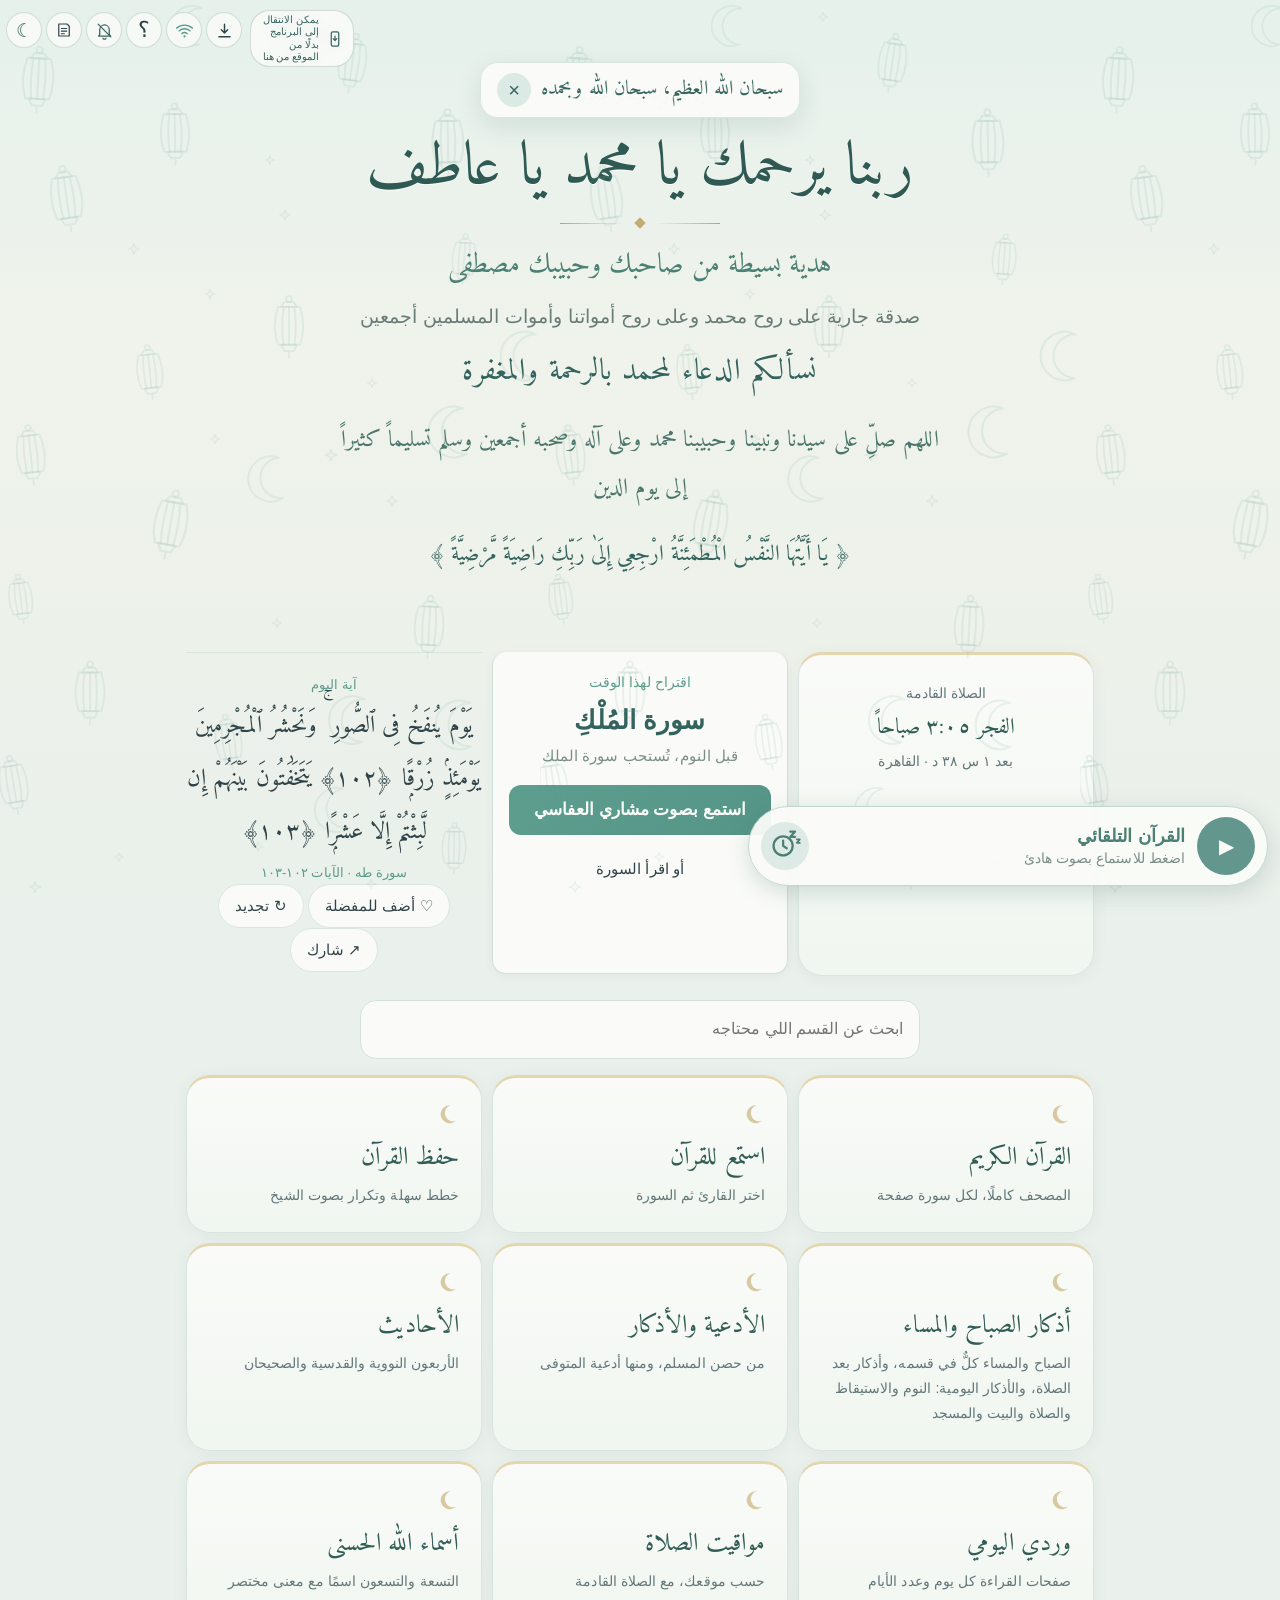
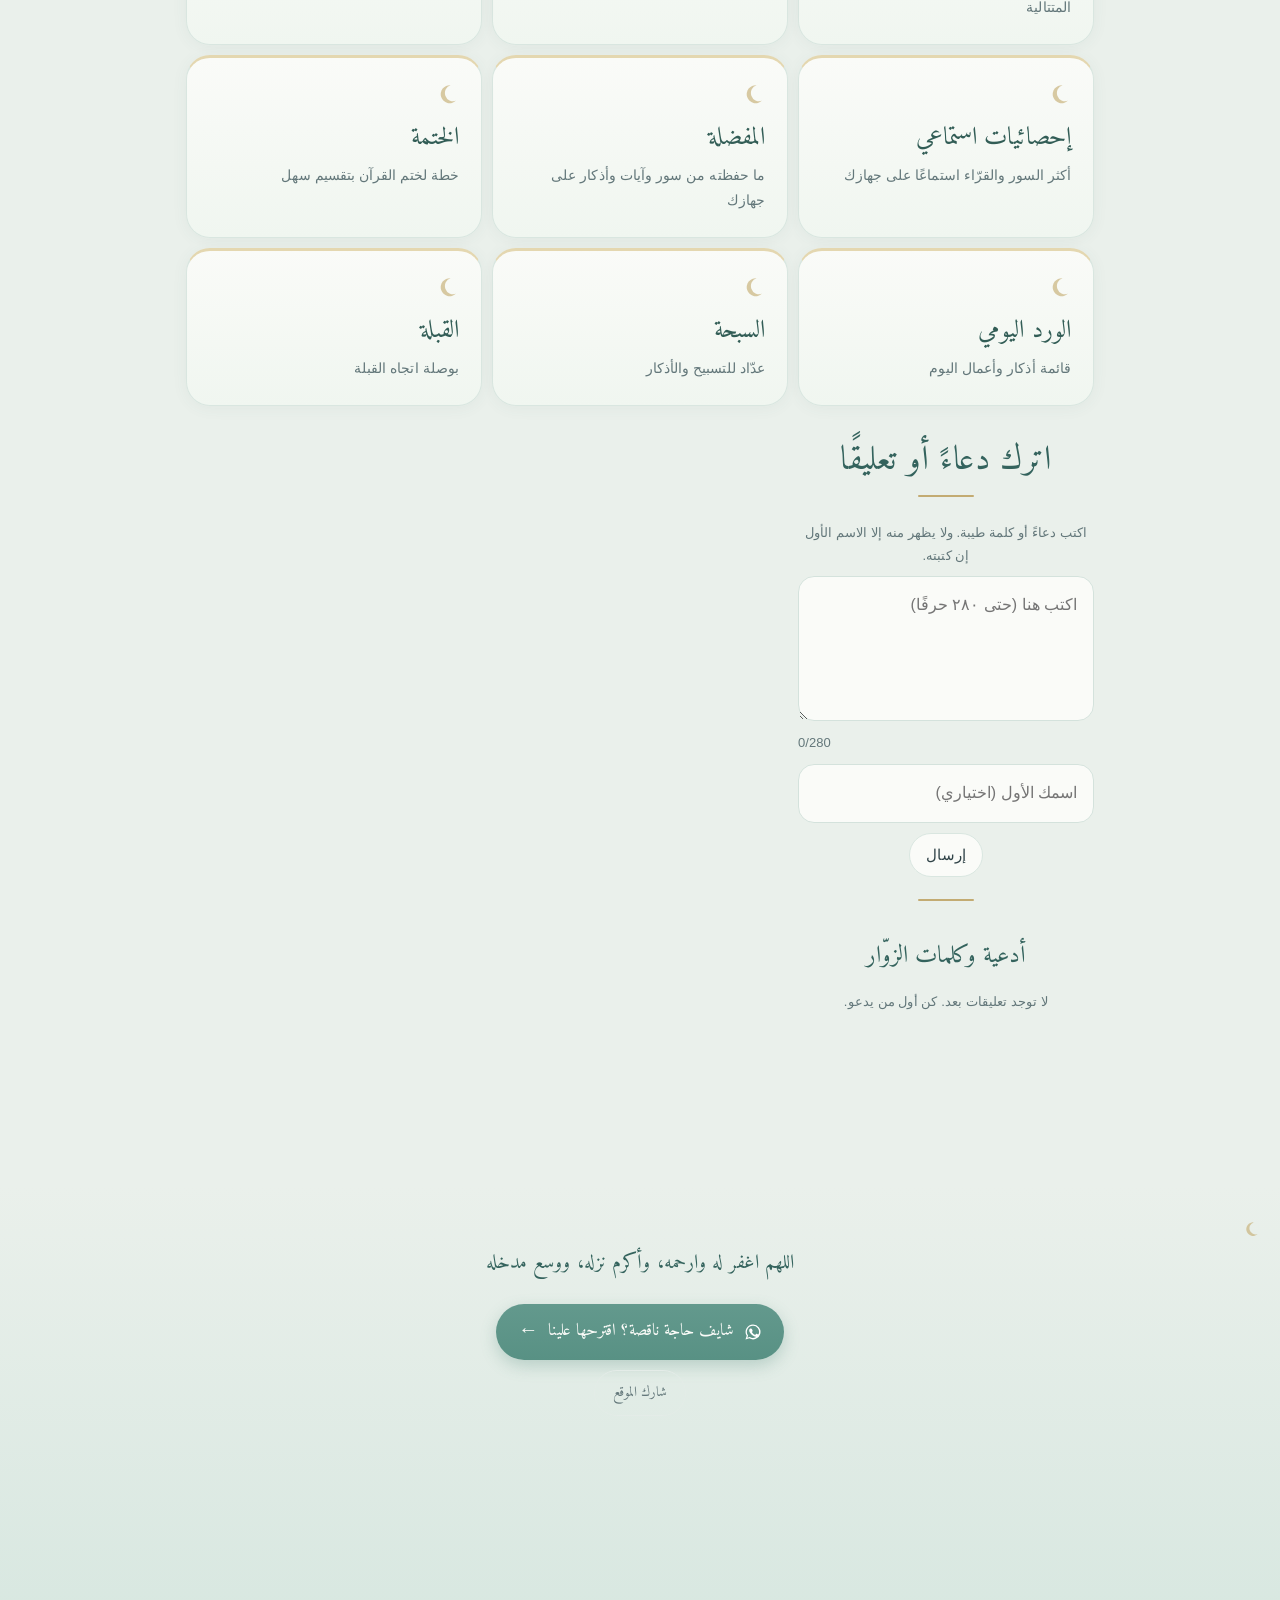
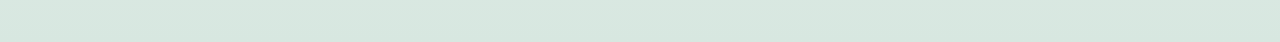
==== index.html @ d537f2f7 "Update index.html" ====
<!doctype html>
<html lang="ar" dir="rtl">
<head>
<meta charset="utf-8" />
<meta name="viewport" content="width=device-width, initial-scale=1" />
<title>استمع صدقة جارية | قرآن وأذكار وأدعية وحفظ</title>
<meta name="description" content="استمع صدقة جارية موقع مجاني لسماع القرآن الكريم بأصوات كبار القراء، ويضم الأذكار والأدعية والأحاديث، وحفظ القرآن وختمته، ومواقيت الصلاة، وبعض أجزائه تعمل بدون إنترنت. صدقة جارية على روح أمواتنا." />
<meta name="google-site-verification" content="gJPX0qTe7fhGGdDmJurbWky4i-oYbL4kvXkHiV1fLBQ" />
<meta name="robots" content="index,follow,max-snippet:-1" />
<link rel="canonical" href="https://nova33g.github.io/" />
<meta property="og:type" content="website" />
<meta property="og:locale" content="ar_AR" />
<meta property="og:site_name" content="استمع صدقة جارية" />
<meta property="og:title" content="استمع صدقة جارية | قرآن وأذكار وأدعية وحفظ" />
<meta property="og:description" content="استمع صدقة جارية على روح أمواتنا: قرآن كريم بأصوات كبار القراء، أذكار وأدعية وأحاديث، حفظ وختمة ومواقيت الصلاة، وبعضها يعمل بدون إنترنت." />
<meta property="og:url" content="https://nova33g.github.io/" />
<meta property="og:image" content="https://nova33g.github.io/9-mushaf-512.png" />
<meta property="og:image:width" content="512" />
<meta property="og:image:height" content="512" />
<meta property="og:image:alt" content="استمع صدقة جارية" />
<meta name="twitter:card" content="summary" />
<meta name="twitter:title" content="استمع صدقة جارية | قرآن وأذكار وأدعية وحفظ" />
<meta name="twitter:description" content="استمع صدقة جارية على روح أمواتنا: قرآن كريم بأصوات كبار القراء، أذكار وأدعية وأحاديث، حفظ وختمة ومواقيت الصلاة." />
<meta name="twitter:image" content="https://nova33g.github.io/9-mushaf-512.png" />
<meta name="application-name" content="استمع صدقة جارية" />
<meta name="apple-mobile-web-app-title" content="استمع" />
<link rel="alternate" hreflang="ar" href="https://nova33g.github.io/" />
<script type="application/ld+json">{"@context": "https://schema.org", "@type": "WebSite", "name": "استمع صدقة جارية", "alternateName": ["استمع", "موقع استمع", "nova33g.github.io"], "url": "https://nova33g.github.io/", "inLanguage": "ar", "description": "استمع صدقة جارية على روح أمواتنا: قرآن كريم بأصوات كبار القراء، أذكار وأدعية وأحاديث، حفظ وختمة ومواقيت الصلاة."}</script>
<script>try{if(localStorage.getItem('mem.night')==='true')document.documentElement.setAttribute('data-night','')}catch(e){}</script>
<meta name="theme-color" content="#e3efea" />
  <script type="module" crossorigin src="./2-app.js?v=142"></script>
  <link rel="stylesheet" crossorigin href="./1-style.css?v=142">
<script>try{localStorage.removeItem('skipgc');var q=location.search;if(/[?&]owner=0/.test(q)){localStorage.removeItem('mem-owner')}else if(/[?&]owner/.test(q)){localStorage.setItem('mem-owner','1')}if(/[?&]owner/.test(q)){history.replaceState(null,'',location.pathname+location.hash)}if(localStorage.getItem('mem-owner')==='1')window.goatcounter={no_onload:true}}catch(e){}</script>
<script data-goatcounter="https://mhmd-sadaqa.goatcounter.com/count" async src="//gc.zgo.at/count.js"></script>
<script>window.addEventListener("beforeinstallprompt",function(e){e.preventDefault();window.__bip=e;window.dispatchEvent(new Event("mem-install-ready"))});</script>
<link rel="manifest" href="./4-manifest.webmanifest" />
<link rel="icon" type="image/png" sizes="48x48" href="./5-mushaf-48.png" />
<link rel="icon" type="image/png" sizes="96x96" href="./6-mushaf-96.png" />
<link rel="icon" type="image/png" sizes="192x192" href="./8-mushaf-192.png" />
<link rel="apple-touch-icon" sizes="180x180" href="./7-mushaf-180.png" />
</head>
<body><div id="root"></div><noscript><h1>استمع صدقة جارية</h1><p>استمع صدقة جارية على روح أمواتنا: قرآن كريم بأصوات كبار القراء، أذكار وأدعية وأحاديث، حفظ وختمة ومواقيت الصلاة، وبعضها يعمل بدون إنترنت.</p></noscript></body>
</html>
---- 1-style.css ----
@font-face{font-family:Amiri;src:url(./4-Amiri-Regular-DuMToiWY.ttf) format("truetype");font-weight:400;font-display:swap}@font-face{font-family:Tajawal;src:url(./7-Tajawal-Regular-lomV3N7R.ttf) format("truetype");font-weight:400;font-display:swap}@font-face{font-family:Tajawal;src:url(./6-Tajawal-Medium-xUoGaSp_.ttf) format("truetype");font-weight:500;font-display:swap}@font-face{font-family:Tajawal;src:url(./5-Tajawal-Bold-N9U1XsUl.ttf) format("truetype");font-weight:700;font-display:swap}@font-face{font-family:Tajawal;src:url(./4-Amiri-Regular-DuMToiWY.ttf) format("truetype");font-weight:400 700;unicode-range:U+06D6-06ED;font-display:swap}:root{--glow:#f1f6f2;--c0:#eaf0ed;--c1:#3c6a64;--c2:#63968d;--c3:#d9e7e1;--c4:#c4b182;--c5:#fafbf8;--c6:#dde7e3;--c7:#374845;--c8:#738486;--c9:#ddeae5;--c10:#7b8e89;--c11:#fafbf8;--c12:#d6c8a3;--c13:rgba(99,150,141,.25);--c14:rgba(60,106,100,.06);--c15:#e7dec6;--c16:rgba(60,106,100,.1);--c17:#f0f6f3;--c18:#abcec5;--c19:rgba(99,150,141,.3);--c20:rgba(196,177,130,.28);--c21:#4d8074;--c22:#687b77;--c23:#4c766c;--c24:#d9e5e0;--c25:rgba(250,251,248,.95);--c26:rgba(73,112,103,.14);--c27:#deeae5;--c28:#6d7f7a;--c29:#e4ece8;--c30:#e9f2ed;--c31:#e0e9e5;--c32:#dae6e1;--c33:#c0d7cf;--c34:rgba(73,112,103,.22);--c35:#d0e0da;--c36:rgba(60,106,100,.12);--c37:#5d958b;--c38:#e7efeb;--c39:rgba(60,106,100,.05);--c40:rgba(99,150,141,.16);--c41:rgba(234,240,237,.86);--c42:rgba(221,231,227,.7);--c43:rgba(73,112,103,.28);--c44:rgba(250,251,248,.96);--c45:rgba(60,106,100,.14);--c46:#34635d;--c47:#5a9b8c;--c48:#dbeae4;--c49:#bca36c;--c50:#ebf1ec;--c51:#d9e6e0;--c52:#304348;--c53:#63777a;--c54:#e6f1ec;--c55:#eff3eb;--c56:#eaf0ea;--c57:#eaf0eb;--c58:#f8f1df;--c59:rgba(248,241,223,0);--c60:#d7e9e2;--c61:#dceae3;--c62:#2f5a53;--c63:#718883;--c64:#e4d7b0;--c65:#f0f6f0;--c66:#325d56;--c67:#cadcd4;--c68:#e3f0ea;--c69:#f2f5f2;--c70:#5e9e8f;--c71:#549587;--c72:#549587;--c73:#4d8d7f;--c74:rgba(90,155,140,.3);--c75:#d4e2dc;--c76:rgba(235,241,236,.88);--c77:#d7e7e0;--c78:#c3ab72;--c79:rgba(250,251,248,.97);--c80:rgba(188,163,108,.3);--c81:rgba(250,251,248,.7);--c82:rgba(52,99,93,.18);--c83:rgba(114,166,149,.18);--c84:rgba(114,166,149,.22);--c85:#63998d;--c86:#589184;--c87:rgba(74,132,117,.28);--c88:rgba(99,153,141,.4);--c89:rgba(99,153,141,0);--c90:rgba(99,153,141,.22);--c91:rgba(52,99,93,.15);--c92:rgba(52,99,93,.2);--c93:#e4eeea;--c94:#efe2e2;--c95:#865858;--c96:#6a8680;--c97:rgba(250,251,248,.85)}html[data-night]{color-scheme:dark;--glow:#2a2b2d;--c0:#2d2f31;--c1:#6d7074;--c2:#bcbec1;--c3:#3a3b3d;--c4:#b9a46f;--c5:#1c1d1e;--c6:#3a3b3d;--c7:#e6e6e3;--c8:#bcbec1;--c9:#3a3b3d;--c10:#a8aaad;--c11:#1c1d1e;--c12:#4a4c4f;--c13:rgba(188,190,193,.25);--c14:rgba(0,0,0,.1);--c15:#3a3b3d;--c16:rgba(0,0,0,.16);--c17:#18191a;--c18:#4a4c4f;--c19:rgba(188,190,193,.3);--c20:rgba(185,164,111,.28);--c21:#6d7074;--c22:#bcbec1;--c23:#bcbec1;--c24:#3a3b3d;--c25:rgba(28,29,30,.95);--c26:rgba(0,0,0,.22);--c27:#3a3b3d;--c28:#bcbec1;--c29:#2d2f31;--c30:#2d2f31;--c31:#3a3b3d;--c32:#3a3b3d;--c33:#4a4c4f;--c34:rgba(0,0,0,.35);--c35:#3a3b3d;--c36:rgba(0,0,0,.19);--c37:#9a9da1;--c38:#2d2f31;--c39:rgba(0,0,0,.08);--c40:rgba(188,190,193,.16);--c41:rgba(45,47,49,.86);--c42:rgba(58,59,61,.7);--c43:rgba(0,0,0,.45);--c44:rgba(28,29,30,.96);--c45:rgba(0,0,0,.22);--c46:#e6e6e3;--c47:#9a9da1;--c48:#3a3b3d;--c49:#b9a46f;--c50:#2d2f31;--c51:#3a3b3d;--c52:#e6e6e3;--c53:#bcbec1;--c54:#2d2f31;--c55:#2d2f31;--c56:#2d2f31;--c57:#2d2f31;--c58:#2d2f31;--c59:rgba(45,47,49,0);--c60:#3a3b3d;--c61:#3a3b3d;--c62:#e6e6e3;--c63:#bcbec1;--c64:#4a4c4f;--c65:#18191a;--c66:#e6e6e3;--c67:#3a3b3d;--c68:#2d2f31;--c69:#18191a;--c70:#9a9da1;--c71:#9a9da1;--c72:#9a9da1;--c73:#9a9da1;--c74:rgba(154,157,161,.3);--c75:#3a3b3d;--c76:rgba(45,47,49,.88);--c77:#3a3b3d;--c78:#b9a46f;--c79:rgba(28,29,30,.97);--c80:rgba(185,164,111,.3);--c81:rgba(28,29,30,.7);--c82:rgba(0,0,0,.29);--c83:rgba(154,157,161,.18);--c84:rgba(154,157,161,.22);--c85:#bcbec1;--c86:#9a9da1;--c87:rgba(0,0,0,.45);--c88:rgba(188,190,193,.4);--c89:rgba(188,190,193,0);--c90:rgba(188,190,193,.22);--c91:rgba(0,0,0,.24);--c92:rgba(0,0,0,.32);--c93:#2d2f31;--c94:#2d2f31;--c95:#bcbec1;--c96:#bcbec1;--c97:rgba(28,29,30,.85)}html[data-night] body{background:#0f1011;color:#e6e6e3}html[data-night] .mem{background:linear-gradient(180deg,#0a0a0b 0,#141516,#1b1c1e) fixed!important}html[data-night] .mem-hero{background:radial-gradient(120% 70% at 50% 0%,#ffffff0f 0,#fff0 60%)!important}html,body,#root{margin:0;min-height:100%}body{background:var(--c0)}.mem{--deep: var(--c1);--teal: var(--c2);--soft: var(--c3);--sand: var(--c4);--bg: var(--c0);--paper: var(--c5);--line: var(--c6);--ink: var(--c7);--ink2: var(--c8);font-family:Tajawal,sans-serif;color:var(--ink);background:var(--bg);font-size:16px;line-height:1.8;min-height:100vh}.mem *{box-sizing:border-box}.mem a{color:inherit;text-decoration:none}.mem-hero{text-align:center;padding:60px 20px 34px;position:relative;overflow:hidden;background:linear-gradient(180deg,var(--c9),var(--c0))}.mem-pat{position:absolute;top:0;right:0;bottom:0;left:0;width:100%;height:100%;pointer-events:none}.mem-hero>*:not(.mem-pat){position:relative}.mem-name2{margin:0 0 20px;font-family:Amiri,serif;font-size:28px;color:var(--c10);letter-spacing:.02em}.mem-heart{width:24px;height:24px;vertical-align:-3px;fill:var(--c11);stroke:var(--c12);stroke-width:1.4;filter:drop-shadow(0 1px 2px var(--c13))}.mem-bismillah{margin:0;font-family:Amiri,serif;font-size:18px;color:var(--teal)}.mem-title{font-family:Amiri,serif;font-weight:400;font-size:min(44px,8.4vw);white-space:nowrap;line-height:1.5;margin:10px 0 0;color:var(--deep);text-shadow:0 1px 0 var(--c11)}.mem-orn{display:flex;align-items:center;justify-content:center;gap:12px;margin:4px 0 14px}.mem-orn span{width:64px;height:1px;background:linear-gradient(90deg,transparent,var(--sand))}.mem-orn span:last-child{transform:scaleX(-1)}.mem-orn i{width:8px;height:8px;transform:rotate(45deg);background:var(--sand)}.mem-hv{max-width:640px;margin:0 auto;color:var(--deep);font-size:22px!important;line-height:2.2!important}.mem-quran{font-family:Amiri,serif;font-size:26px;line-height:2.3;margin:0}.mem-num{font-size:15px;color:var(--sand);font-family:Amiri,serif}.mem-top{padding:14px 18px 0;max-width:820px;margin:0 auto}.mem-top a{color:var(--deep);font-weight:700}.mem-main{padding:14px 16px 8px;max-width:820px;margin:0 auto}.mem-grid{display:grid;grid-template-columns:1fr;gap:10px;margin:14px 0}@media (min-width: 560px){.mem-grid{grid-template-columns:1fr 1fr}}@media (min-width: 900px){.mem-home{grid-template-columns:1fr 1fr 1fr}.mem-main:has(.mem-home){max-width:940px}}.mem-hcard{display:flex;flex-direction:column;gap:2px;padding:22px 20px;background:var(--paper);border:1px solid var(--line);border-radius:22px;box-shadow:0 2px 14px var(--c14);border-top:3px solid var(--c15);transition:transform .15s,box-shadow .15s}.mem-hcard:hover{transform:translateY(-2px);box-shadow:0 8px 20px var(--c16)}.mem-hcard b{font-family:Amiri,serif;font-size:25px;font-weight:400;color:var(--deep)}.mem-hcard small{color:var(--ink2);font-size:14px}.mem-tile{display:flex;align-items:center;gap:12px;min-height:60px;padding:10px 16px;background:var(--paper);border:1px solid var(--line);border-radius:16px}.mem-tile:hover{background:var(--soft)}.mem-tile b{display:block;font-weight:500;color:var(--deep);line-height:1.5}.mem-tile small{display:block;color:var(--ink2);font-size:13px}.mem-tn{flex:none;width:38px;height:38px;border-radius:50%;background:var(--soft);color:var(--deep);display:inline-flex;align-items:center;justify-content:center;font-size:15px}.mem-sec{background:var(--paper);border:1px solid var(--line);border-radius:22px;padding:22px 18px;margin:10px 0}.mem-back{display:inline-block;color:var(--teal)!important;font-size:15px;min-height:40px}.mem-h2{font-family:Amiri,serif;font-weight:400;font-size:30px;line-height:1.6;margin:0;color:var(--deep);text-align:center}.mem-rule{width:56px;height:2px;background:var(--sand);margin:6px auto 16px;border-radius:2px}.mem-p{margin:0 0 14px;color:var(--ink2)}.mem-cap{margin:8px 0 0;font-size:13px;color:var(--ink2)}.mem-input{width:100%;font:inherit;font-size:16px;color:var(--ink);background:var(--c17);border:1px solid var(--line);border-radius:14px;padding:12px 14px}.mem-input:focus{outline:2px solid var(--teal);outline-offset:1px}.mem-chip{display:inline-flex;align-items:center;min-height:44px;padding:0 16px;border:1px solid var(--line);border-radius:24px;background:var(--c17);color:var(--ink);font:inherit;font-size:15px;cursor:pointer}.mem-chip[data-on=true]{background:var(--teal);border-color:var(--teal);color:var(--c11);font-weight:700}.mem-chips{display:flex;flex-wrap:wrap;gap:8px;margin:14px 0;align-items:center}.mem-list{display:flex;flex-wrap:wrap;gap:8px;max-height:230px;overflow-y:auto;padding:4px 2px;margin:12px 0}.mem-ayahs{text-align:justify;text-align-last:center;padding:8px 4px}.mem-bsm{text-align:center;color:var(--deep);font-size:26px}.mem-pager{display:flex;justify-content:space-between;gap:8px;flex-wrap:wrap;margin-top:18px}.mem-card{border-top:1px solid var(--line);padding:18px 0}.mem-card:first-of-type{border-top:0}.mem-card .mem-quran{font-size:23px;line-height:2.1}.mem-src{color:var(--teal);font-size:13px;margin:2px 0 0;font-weight:500}.mem-copy,.mem-btn{display:inline-flex;align-items:center;min-height:44px;padding:0 18px;border-radius:24px;border:1px solid var(--line);background:var(--soft);color:var(--deep)!important;font:inherit;font-size:15px;cursor:pointer}.mem-counter{text-align:center;padding:8px 0}.mem-count{font-family:Amiri,serif;font-size:84px;line-height:1.3;color:var(--deep)}.mem-bead{width:170px;height:170px;border-radius:50%;border:0;background:radial-gradient(circle at 35% 30%,var(--c18),var(--teal));color:var(--c11);font:inherit;font-size:22px;font-weight:700;cursor:pointer;margin:8px auto;display:block;box-shadow:0 10px 24px var(--c19)}.mem-bead:active{transform:scale(.97)}.mem-row{display:flex;gap:8px;flex-wrap:wrap;justify-content:center;margin-top:8px}.mem-rows{border-top:1px solid var(--line);margin:8px 0}.mem-rowitem{display:flex;justify-content:space-between;gap:16px;align-items:baseline;padding:12px 0;border-bottom:1px solid var(--line)}.mem-rowitem b{display:block;font-weight:700}.mem-rowitem small{display:block;color:var(--ink2);font-size:13px}.mem-rowitem em{font-style:normal;font-weight:700;color:var(--deep);white-space:nowrap}.mem-check{display:flex;align-items:center;gap:14px;min-height:56px;padding:8px 0;border:0;border-top:1px solid var(--line);cursor:pointer;width:100%;background:transparent;font:inherit;color:var(--ink);text-align:start}.mem-box{flex:none;width:26px;height:26px;border-radius:8px;border:1.5px solid var(--teal);display:inline-flex;align-items:center;justify-content:center;color:var(--c11)}.mem-check[aria-pressed=true] .mem-box{background:var(--teal)}.mem-check[aria-pressed=true] .mem-name{color:var(--ink2);text-decoration:line-through}.mem-name{font-weight:700;display:block}.mem-detail{color:var(--ink2);font-size:13px;display:block}.mem-foot{text-align:center;font-family:Amiri,serif;font-size:20px;color:var(--deep);background:var(--soft);margin-top:28px;padding:32px 20px}.mem-h3{font-family:Amiri,serif;font-weight:400;font-size:24px;margin:18px 0 4px;color:var(--deep);text-align:center}.mem-hd.is-clamped{display:-webkit-box;-webkit-line-clamp:4;-webkit-box-orient:vertical;overflow:hidden}.mem-hd{font-size:21px;line-height:2.1}.mem-more{background:transparent;border:0;color:var(--teal);font:inherit;font-weight:700;min-height:44px;cursor:pointer;padding:0}.mem-player{background:var(--soft);border:1px solid var(--line);color:var(--ink);border-radius:20px;padding:22px 16px;text-align:center;margin-top:8px}.mem-pname{font-family:Amiri,serif;font-size:26px;color:var(--deep)}.mem-psub{color:var(--ink2);margin-bottom:12px}.mem-audio{display:none}.mem-play{min-height:52px;padding:0 34px;border-radius:28px;border:0;background:var(--teal);color:var(--c11);font:inherit;font-size:17px;font-weight:700;cursor:pointer}.mem-cur{background:var(--c20);border-radius:8px}.mem-lab{margin:18px 0 6px;font-weight:700;color:var(--deep)}.mem-step{display:inline-flex;gap:8px}.mem-steps{margin:8px 0;padding-inline-start:22px;color:var(--ink2)}.mem-steps li{margin:6px 0}@media (min-width: 768px){.mem-hero{padding:80px 40px 44px}.mem-title{font-size:62px}.mem-name2{font-size:34px}.mem-sec{padding:32px 40px}.mem-quran{font-size:30px}.mem-card .mem-quran{font-size:26px}}.mem-star{display:block;width:24px;height:24px;margin-bottom:8px}.mem .mem-hv{margin:0 auto}.mem-bgbtn{position:fixed;left:12px;right:12px;bottom:12px;z-index:50;display:flex;align-items:center;gap:8px;padding:6px 8px;border-radius:999px;border:1px solid var(--c24);background:var(--c25);color:var(--c21);box-shadow:0 2px 12px var(--c26);max-width:420px}.mem-bgb{width:40px;height:40px;flex:none;border-radius:50%;border:0;background:var(--c27);color:var(--c21);font-size:14px;cursor:pointer}.mem-bgt{flex:1;display:flex;flex-direction:column;min-width:0;line-height:1.4}.mem-bgt b{font-size:14px;font-weight:600;white-space:nowrap;overflow:hidden;text-overflow:ellipsis}.mem-bgt small{font-size:12px;color:var(--c10);white-space:nowrap;overflow:hidden;text-overflow:ellipsis}.mem-prog{display:flex;align-items:center;gap:10px;margin-top:14px;font-size:13px;color:var(--c28);direction:ltr}.mem-prog input{flex:1;accent-color:var(--c2)}.mem-srow{display:flex;align-items:center;border-bottom:1px solid var(--c29)}.mem-srow:last-child{border-bottom:0}.mem-srow .mem-ritem{flex:1;border-bottom:0}.mem-srow[data-on=true]{background:var(--c27)}.mem-sread{padding:0 18px;color:var(--c2);font-size:14px;text-decoration:none}.mem-main{padding-bottom:80px}.mem-gift{font-family:Amiri,serif;font-size:24px;color:var(--c21);margin:14px 0 6px}.mem-sadaqa{font-size:17px;line-height:2;color:var(--c22);max-width:560px;margin:0 auto 10px}.mem-salat{font-family:Amiri,serif;font-size:20px;line-height:2.1;color:var(--c23);max-width:600px;margin:0 auto 18px}.mem-lbox{background:var(--c30);border:1px solid var(--c31);border-radius:20px;padding:16px;margin:4px 0 22px}.mem-lrow{display:flex;flex-direction:column;gap:12px;align-items:stretch}.mem-lchg{display:flex;flex-direction:column;align-items:center;gap:2px;padding:10px 14px;border:1px solid var(--c31);border-radius:16px;background:var(--c11);color:var(--deep);font:inherit;font-size:16px;cursor:pointer}.mem-lchg small{color:var(--c10);font-size:13px}.mem-rpick{margin-top:14px}.mem-rlist{display:flex;flex-direction:column;max-height:340px;overflow-y:auto;margin-top:12px;border:1px solid var(--c32);border-radius:16px;background:var(--c11)}.mem-ritem{display:flex;align-items:center;min-height:52px;padding:0 18px;border:0;border-bottom:1px solid var(--c29);background:transparent;color:var(--ink)!important;font:inherit;font-size:16px;text-align:right;cursor:pointer;text-decoration:none}.mem-ritem:last-child{border-bottom:0}.mem-ritem[data-on=true]{background:var(--c27);color:var(--deep)!important;font-weight:700}.mem-lbox .mem-play{width:100%}@media (min-width: 768px){.mem-gift{font-size:28px}.mem-sadaqa{font-size:19px}.mem-salat{font-size:23px}.mem-lrow{flex-direction:row}.mem-lbox .mem-play{width:auto;min-width:200px}.mem-lchg{flex:1}}.mem-step{display:flex;flex-direction:column;gap:10px;margin-top:8px}.mem-lab{font-size:15px;color:var(--c22);margin-top:10px}.mem-sug{margin-top:0;max-height:280px}.mem-select{-moz-appearance:none;appearance:none;-webkit-appearance:none;background:var(--c11);font:inherit;font-size:16px;min-height:52px}.mem-go{margin-top:18px;width:100%}.mem-go:disabled{opacity:.45;cursor:default}.mem-now{text-align:center;padding:18px 4px 8px;display:flex;flex-direction:column;gap:12px;align-items:stretch}.mem-nowr{font-family:Amiri,serif;font-size:30px;color:var(--deep);margin:0}.mem-nows{font-size:18px;color:var(--c22);margin:0 0 8px}.mem-now .mem-sread{padding:10px}.mem-bgbtn{padding:10px 12px!important;gap:12px!important;max-width:520px!important;bottom:14px!important;border:1.5px solid var(--c33)!important;box-shadow:0 6px 22px var(--c34)!important}.mem-bgb{width:48px!important;height:48px!important;font-size:18px!important}.mem-bgmain{width:58px!important;height:58px!important;background:var(--c2)!important;color:var(--c11)!important;font-size:20px!important}.mem-bgt b{font-size:18px!important}.mem-bgt small{font-size:14px!important}.mem-main{padding-bottom:110px}.mem-vlink{align-self:flex-start;background:none;border:0;color:var(--c2);font:inherit;font-size:15px;padding:6px 0;cursor:pointer;text-decoration:underline}.mem-didyou{font-size:14px;color:var(--c28);margin:2px 0 -4px}.mem-vh{background:var(--c30);border:1px solid var(--c31);border-radius:18px;padding:14px;display:flex;flex-direction:column;gap:10px}.mem-vnote{font-size:13px;color:var(--c28);line-height:1.8;margin:0}.mem-vrow{display:flex;align-items:center;border-bottom:1px solid var(--c32)}.mem-vrow:last-child{border-bottom:0}.mem-vrow .mem-ritem{flex:1;flex-direction:column;align-items:flex-start;justify-content:center;gap:2px;padding:8px 6px}.mem-vrow small{color:var(--c10);font-size:12px}.mem-vtry{border:1px solid var(--c35);background:var(--c11);color:var(--c21);border-radius:16px;padding:8px 12px;font:inherit;font-size:13px;cursor:pointer}html{-webkit-tap-highlight-color:transparent;scroll-behavior:smooth}.mem{-webkit-font-smoothing:antialiased;letter-spacing:.005em}@keyframes memIn{0%{opacity:0;transform:translateY(10px)}to{opacity:1;transform:none}}@keyframes memFade{0%{opacity:0}to{opacity:1}}@keyframes memUp{0%{opacity:0;transform:translateY(24px)}to{opacity:1;transform:none}}.mem-main{animation:memIn .5s cubic-bezier(.2,.7,.2,1) both}.mem-hero>*:not(.mem-pat){animation:memIn .9s cubic-bezier(.2,.7,.2,1) both}.mem-hero>.mem-title{animation-delay:.08s}.mem-hero>.mem-orn{animation-delay:.16s}.mem-hero>.mem-gift{animation-delay:.24s}.mem-hero>.mem-sadaqa{animation-delay:.32s}.mem-hero>.mem-name2{animation-delay:.4s}.mem-hero>.mem-salat{animation-delay:.48s}.mem-hero>.mem-hv{animation-delay:.56s}.mem-home .mem-hcard{animation:memIn .6s cubic-bezier(.2,.7,.2,1) both}.mem-home .mem-hcard:nth-child(2){animation-delay:.05s}.mem-home .mem-hcard:nth-child(3){animation-delay:.1s}.mem-home .mem-hcard:nth-child(4){animation-delay:.15s}.mem-home .mem-hcard:nth-child(5){animation-delay:.2s}.mem-home .mem-hcard:nth-child(6){animation-delay:.25s}.mem-home .mem-hcard:nth-child(n+7){animation-delay:.3s}.mem-hcard,.mem-tile,.mem-chip,.mem-ritem,.mem-play,.mem-lchg,.mem-vtry,.mem-bgb,.mem-input{transition:transform .18s ease,box-shadow .25s ease,background-color .25s ease,border-color .25s ease,color .2s ease,opacity .2s ease}.mem-hcard{border-radius:24px;padding:24px 22px;box-shadow:0 2px 16px var(--c14)}.mem-hcard:hover,.mem-tile:hover{transform:translateY(-3px);box-shadow:0 10px 26px var(--c36)}.mem-hcard:active,.mem-tile:active,.mem-chip:active,.mem-play:active,.mem-lchg:active,.mem-ritem:active,.mem-bgb:active{transform:scale(.97)}.mem-chip:hover{border-color:var(--teal);background:var(--c11)}.mem-play:hover{background:var(--c37);box-shadow:0 6px 18px var(--c19)}.mem-ritem:hover,.mem-srow:hover{background:var(--c38)}.mem-sec{border-radius:26px;padding:26px 20px;box-shadow:0 2px 18px var(--c39)}.mem-h2{font-size:34px;letter-spacing:.01em}.mem-p{line-height:1.95}.mem-input{border-radius:16px;padding:14px 16px;background:var(--c11)}.mem-input:focus{outline:0;border-color:var(--teal);box-shadow:0 0 0 4px var(--c40)}.mem-top{position:sticky;top:0;z-index:40;max-width:none;padding:12px 18px;background:var(--c41);-webkit-backdrop-filter:blur(10px);backdrop-filter:blur(10px);border-bottom:1px solid var(--c42)}.mem-top a{display:inline-block;max-width:820px;margin:0 auto}.mem-top{text-align:right}.mem-quran.mem-ayahs{line-height:2.5}.mem-foot{text-align:center;padding:34px 20px 130px;margin-top:30px;background:linear-gradient(180deg,transparent,var(--c3));color:var(--deep);font-family:Amiri,serif;font-size:20px;line-height:2}.mem-fo{display:block;color:var(--sand);font-size:14px;margin-bottom:6px}.mem-bgbtn{animation:memUp .7s .5s cubic-bezier(.2,.7,.2,1) both;padding-bottom:calc(10px + env(safe-area-inset-bottom))!important}.mem-bgbtn:hover{box-shadow:0 8px 26px var(--c43)!important}.mem-sug,.mem-vh{animation:memIn .3s ease both}.mem-stats{display:grid;grid-template-columns:1fr 1fr;gap:12px;margin-top:8px}.mem-stat{background:var(--c30);border:1px solid var(--c31);border-radius:20px;padding:18px 10px;text-align:center;display:flex;flex-direction:column;gap:4px}.mem-stat b{font-family:Amiri,serif;font-size:40px;font-weight:400;color:var(--deep);line-height:1.3}.mem-stat span{color:var(--ink2);font-size:15px}.mem-stat-t{grid-column:1 / -1;background:var(--c27)}@media (prefers-reduced-motion: reduce){*,*:before,*:after{animation:none!important;transition:none!important;scroll-behavior:auto!important}}.mem-daynav{display:flex;align-items:center;justify-content:space-between;gap:8px;background:var(--c30);border:1px solid var(--c31);border-radius:18px;padding:10px}.mem-daynav span{display:flex;flex-direction:column;line-height:1.5;color:var(--deep)}.mem-daynav small{color:var(--ink2);font-size:13px}.mem-daynav .mem-chip:disabled{opacity:.4}.mem-nows{margin:0;color:var(--ink2)}.mem-name2{cursor:default;-webkit-user-select:none;user-select:none}.mem-lab{display:block;font-weight:700;color:var(--deep);margin:18px 0 6px;font-size:15px}.mem-step>.mem-lab:first-child{margin-top:4px}.mem-didyou{margin:6px 2px 4px}.mem-chips{gap:8px}.mem-chips{flex-wrap:wrap}.mem-daynav{padding:8px;gap:6px}.mem-daynav span{text-align:center;white-space:nowrap;font-size:15px;flex:1}.mem-daynav .mem-chip{padding:8px 12px;font-size:14px;white-space:nowrap;min-height:40px}.mem-rem{position:fixed;top:62px;left:50%;transform:translate(-50%);z-index:60;display:flex;align-items:center;gap:10px;width:max-content;max-width:min(92vw,420px);padding:10px 10px 10px 16px;background:var(--c44);border:1px solid var(--line);border-radius:18px;box-shadow:0 8px 26px var(--c45);color:var(--deep);font-family:Amiri,serif;font-size:20px;line-height:1.6;animation:remIn .6s cubic-bezier(.2,.7,.2,1) both}.mem-rem-t{animation:memFade .8s ease both;padding-inline-start:6px}.mem-rem-x{flex:none;width:34px;height:34px;border-radius:50%;border:0;background:var(--soft);color:var(--deep);font-size:20px;line-height:1;cursor:pointer}@keyframes remIn{0%{opacity:0;transform:translate(-50%,-14px)}to{opacity:1;transform:translate(-50%)}}.mem{--deep: var(--c46);--teal: var(--c47);--soft: var(--c48);--sand: var(--c49);--bg: var(--c50);--paper: var(--c5);--line: var(--c51);--ink: var(--c52);--ink2: var(--c53);background:linear-gradient(180deg,var(--c54) 0,var(--c55) 38%,var(--c56) 100%) fixed}body{background:var(--c57)}.mem-hero{background:radial-gradient(120% 70% at 50% 0%,var(--c58) 0,var(--c59) 60%),linear-gradient(180deg,var(--c60) 0,var(--c61) 55%,var(--c50) 100%)}.mem-title{color:var(--c62)}.mem-name2{color:var(--c63)}.mem-hcard{border-top-color:var(--c64);background:linear-gradient(180deg,var(--c5),var(--c65))}.mem-hcard b{color:var(--c66)}.mem-hcard:hover,.mem-tile:hover{border-color:var(--c67)}.mem-tile:hover{background:var(--c68)}.mem-sec{background:linear-gradient(180deg,var(--c5),var(--c69))}.mem-play,.mem-bgb.mem-bgmain,.mem-chip[data-on=true]{background:linear-gradient(135deg,var(--c70),var(--c71))}.mem-chip[data-on=true]{border-color:var(--c71)}.mem-play:hover{background:linear-gradient(135deg,var(--c72),var(--c73));box-shadow:0 6px 18px var(--c74)}.mem-chip{background:var(--c11)}.mem-input{border-color:var(--c75)}.mem-top{background:var(--c76)}.mem-foot{background:linear-gradient(180deg,transparent,var(--c77));color:var(--c46)}.mem-orn i,.mem-rule{background:var(--c78)}.mem-p,.mem-cap,.mem-hcard small,.mem-tile small{color:var(--c53)}.mem-rem{background:var(--c79);border-color:var(--c51)}.mem-rem-x{background:var(--c48)}.mem-player,.mem-daynav,.mem-stat{background:var(--c68);border-color:var(--c51)}.mem-cur{background:var(--c80);border-radius:8px}.mem-dlall{margin-top:26px;padding:18px 16px;background:var(--c68);border:1px solid var(--c51);border-radius:20px;display:flex;flex-direction:column;gap:10px}.mem-dlall .mem-h3{margin:0}.mem-dlall .mem-sread:disabled{opacity:.5}.mem-bar{height:8px;background:var(--c11);border-radius:8px;overflow:hidden;border:1px solid var(--c51)}.mem-bar i{display:block;height:100%;background:linear-gradient(90deg,var(--c70),var(--c71));transition:width .4s ease}.mem-rep{display:flex;flex-direction:column;gap:8px;align-items:flex-start;margin:6px 0}.mem-repb{min-height:46px;padding:0 22px;border-radius:24px;border:1px solid var(--c67);background:var(--c68);color:var(--deep);font:inherit;font-weight:700;cursor:pointer;transition:transform .15s ease,background-color .25s ease}.mem-repb:active{transform:scale(.97)}.mem-repb[data-done=true]{background:linear-gradient(135deg,var(--c70),var(--c71));color:var(--c11);border-color:var(--c71)}.mem-adh-hero{margin:14px 0 4px}.mem-adh-hero b{font-size:26px}.mem-sugg{display:block;width:fit-content;margin:18px auto 0;padding:10px 18px;border-radius:999px;background:var(--c81);border:1px solid var(--c82);color:var(--c46);font-family:inherit;font-size:16px;text-decoration:none}.mem-tap{cursor:pointer;border-radius:8px;transition:background .25s}.mem-tap:active{background:var(--c83)}.mem-ayahs .mem-cur{background:var(--c84);border-radius:8px}.mem-foot .mem-sugg{display:flex;align-items:center;justify-content:center;gap:10px;width:fit-content;max-width:92%;margin:20px auto 0;padding:13px 22px;border-radius:999px;background:linear-gradient(180deg,var(--c85),var(--c86));color:var(--c11);border:0;font-size:17px;line-height:1.5;box-shadow:0 6px 16px var(--c87);animation:mem-hint 2.8s ease-in-out infinite;-webkit-tap-highlight-color:transparent}.mem-foot .mem-sugg:active{transform:scale(.97)}.mem-sarr{display:inline-block;font-size:20px;animation:mem-nudge 1.6s ease-in-out infinite}@keyframes mem-hint{0%,to{box-shadow:0 6px 16px var(--c87),0 0 0 0 var(--c88)}50%{box-shadow:0 6px 16px var(--c87),0 0 0 9px var(--c89)}}@keyframes mem-nudge{0%,to{transform:translate(0)}50%{transform:translate(-5px)}}@media (prefers-reduced-motion: reduce){.mem-foot .mem-sugg,.mem-sarr{animation:none}}.mem-bgbtn{position:fixed}.mem-sleepb{position:relative;font-size:20px}.mem-sleepb[data-on=true]{background:var(--c90)}.mem-sleept{position:absolute;bottom:-2px;font-size:10px;color:var(--c46);background:var(--c11);border-radius:8px;padding:0 4px}.mem-sleepm{position:absolute;bottom:calc(100% + 10px);inset-inline-start:6px;background:var(--c11);border:1px solid var(--c91);border-radius:18px;padding:12px;box-shadow:0 10px 30px var(--c92);display:flex;flex-direction:column;gap:6px;min-width:190px;z-index:5}.mem-sleepm p{margin:0 0 4px;font-size:14px;color:var(--c46)}.mem-sleepm button{border:0;background:var(--c93);color:var(--c46);border-radius:12px;padding:9px 12px;font:inherit;font-size:15px;text-align:right}.mem-sleepm .mem-sleepx{background:var(--c94);color:var(--c95)}.mem-sleepm small{font-size:12px;color:var(--c96)}.mem-night{position:fixed;top:10px;left:10px;z-index:60;width:40px;height:40px;border-radius:50%;border:1px solid var(--c92);background:var(--c97);color:var(--c46);font-size:19px;line-height:1;display:grid;place-items:center;padding:0;-webkit-backdrop-filter:blur(8px);backdrop-filter:blur(8px)}.mem-count{margin:6px 4px 0;font-size:13.5px;color:var(--c96)}.mem-hsearch{grid-column:1 / -1;max-width:560px;width:100%;margin:0 auto 6px}.mem-stay{margin:10px 0;padding:10px 14px;border-radius:14px;background:var(--c9);border:1px solid var(--c13);color:var(--deep);font-size:14px;line-height:1.8}.mem-det{margin-top:12px}.mem-det summary{cursor:pointer}.mem-det .mem-rlist{max-height:320px;overflow:auto;margin-top:8px}.mem-resume{grid-column:1 / -1;display:flex;flex-direction:column;gap:8px;margin-bottom:4px}.mem-resume .mem-play small{display:block;font-size:12px;opacity:.8;margin-top:2px}.mem-share{display:block;margin:10px auto 96px;padding:8px 18px;border-radius:999px;border:1px solid var(--c29);background:transparent;color:var(--ink2);font:inherit;font-size:14px;cursor:pointer}.mem-rem a.mem-rem-t{white-space:nowrap;text-decoration:none;color:inherit}.mem-fv{background:none;border:0;padding:0 4px;margin:0;font-size:17px;line-height:1;color:var(--sand);cursor:pointer;vertical-align:middle}.mem-fv[aria-pressed=true]{color:#b98a8a}.mem-fv:active{transform:scale(.85)}.mem-blank{display:inline-block;font:inherit;color:inherit;background:transparent;border:0;border-bottom:2px dashed var(--sand);padding:0 3px;margin:0 3px;min-height:1.3em;vertical-align:baseline;cursor:pointer;border-radius:4px}.mem-blank[data-r=true]{border-bottom-color:transparent;background:var(--c20)}.mem-updbtn{position:fixed;top:10px;left:58px;z-index:60;width:40px;height:40px;border-radius:50%;border:1px solid var(--c92);background:var(--c97);color:var(--c46);display:grid;place-items:center;text-decoration:none;-webkit-backdrop-filter:blur(8px);backdrop-filter:blur(8px)}.mem-upd{display:grid;gap:12px;margin-top:12px}.mem-upd-i{border:1px solid var(--c92);background:var(--c97);border-radius:18px;padding:14px 16px;text-align:right}.mem-upd-i h3{margin:0 0 2px;font-size:18px}.mem-upd-i b{display:block;margin-top:8px;font-size:14px;color:var(--c46)}.mem-upd-i ul{margin:4px 0 0;padding:0 18px 0 0;font-size:15px;line-height:1.8}.mem-upd-t{margin:0;font-size:16px;line-height:1.7}.mem-upd-t b{color:var(--c46);margin-left:6px}.mem-upd-i .mem-cap{margin:2px 0 0;text-align:right}.mem-upd-i .mem-cap{font-size:12.5px;white-space:nowrap}.mem-name2{font-size:23px;line-height:1.7;padding:0 14px}@media (min-width: 768px){.mem-name2{font-size:30px}}.mem-name2{color:var(--c46)}.mem-instbtn{position:fixed;top:10px;left:154px;z-index:60;max-width:104px;min-height:40px;border-radius:20px;gap:7px;grid-auto-flow:column;justify-content:start;text-align:right;font-size:9.5px;line-height:1.3;padding:3px 9px 3px 10px!important;border:1px solid var(--c92);background:var(--c97);color:var(--c46);display:grid;place-items:center;padding:0;-webkit-backdrop-filter:blur(8px);backdrop-filter:blur(8px)}.mem-sheet-bg{position:fixed;top:0;right:0;bottom:0;left:0;z-index:200;background:#283c3759;display:grid;align-items:end}.mem-sheet{background:var(--c97);border-radius:22px 22px 0 0;padding:22px 20px 26px;text-align:center}.mem-sheet h3{margin:0 0 10px;color:var(--c46);font-size:21px}.mem-sheet ol{text-align:right;padding-inline-start:22px;line-height:2;margin:0 0 10px}.mem-toast{position:fixed;left:50%;transform:translate(-50%);top:64px;z-index:210;max-width:84vw;background:var(--c97);color:var(--c46);border:1px solid var(--c92);border-radius:16px;padding:10px 16px;font-size:14px;text-align:center;-webkit-backdrop-filter:blur(8px);backdrop-filter:blur(8px)}.mem-rowx{display:flex;justify-content:space-between;align-items:center;gap:8px;padding:6px 0;font-size:14px}.mem-sgcard{text-align:center;margin:0 0 16px;padding:18px 16px 12px;border-radius:14px;display:flex;flex-direction:column;align-items:stretch;gap:0}.mem-sg-k{margin:0 0 6px;font-size:14px;color:var(--c70)}.mem-sg-t{font-size:26px;line-height:1.5;color:var(--c46)}.mem-sg-w{margin:2px 0 16px;font-size:15px;color:var(--c10)}.mem-sg-b{width:100%;min-height:50px;border-radius:12px;font-size:17px;padding:0 16px}.mem-sg-r{display:block;margin-top:12px;padding:8px;font-size:15px;color:var(--c46);text-decoration:none}.mem-sgcard{background:var(--c11);border:1px solid var(--c35);box-shadow:0 2px 10px var(--c14)}.mem-notif{position:fixed;top:10px;left:106px;z-index:60;width:40px;height:40px;border-radius:50%;border:1px solid var(--c92);background:var(--c97);color:var(--c46);display:grid;place-items:center;padding:0;-webkit-backdrop-filter:blur(8px);backdrop-filter:blur(8px);cursor:pointer}.mem-notif[aria-pressed=true]{background:var(--teal);border-color:var(--teal);color:var(--c11)}.mem-toast{position:fixed;top:58px;left:10px;right:10px;z-index:61;max-width:340px;margin:0 auto;padding:10px 14px;border-radius:14px;background:var(--c97);border:1px solid var(--c92);color:var(--ink);font-size:14px;line-height:1.6;text-align:center;box-shadow:0 6px 20px #0000001f}.mem-cd{display:flex;align-items:center;justify-content:space-between;gap:10px;max-width:420px;margin:8px auto 0;padding:10px 16px;border-radius:16px;border:1px solid var(--c92);background:linear-gradient(180deg,var(--c97),var(--c41));color:var(--ink);text-decoration:none;box-shadow:0 4px 16px #3c645f1a;animation:memIn .5s cubic-bezier(.2,.7,.2,1) both}.mem-cd[data-top=true]{margin-top:64px}.mem-cd small{display:block;font-size:12px;color:var(--c46);line-height:1.4}.mem-cd b{display:block;font-size:18px;line-height:1.5;font-weight:700}.mem-cd b i{font-style:normal;font-weight:400;font-size:14px;color:var(--ink2)}.mem-cd-l{text-align:right}.mem-cd-r{text-align:left;font-variant-numeric:tabular-nums}.mem-cd-r b{color:var(--deep);font-size:19px}html[data-cd] .mem-hero{padding-top:22px}@media (max-width: 420px){.mem-cd{margin-left:14px;margin-right:14px}.mem-cd b{font-size:17px}}.mem-sleepi{display:inline-flex;align-items:center;justify-content:center;line-height:0}.mem-sleepb{position:relative}.mem-sleepi svg{width:31px;height:31px}.mem-sleepm{max-height:60vh;overflow-y:auto}.mem-sleepm{display:grid!important;grid-template-columns:1fr 1fr;min-width:250px!important;max-height:70vh;overflow-y:auto}.mem-sleepm p,.mem-sleepm small,.mem-sleepm .mem-sleepx{grid-column:1 / -1}.mem-sleepm button{text-align:center!important;padding:10px 6px!important}.mem-guidebtn{position:fixed;top:10px;left:154px;z-index:60;width:40px;height:40px;border-radius:50%;border:1px solid var(--c92);background:var(--c97);color:var(--c46);display:grid;place-items:center;text-decoration:none;font-size:22px;line-height:1;-webkit-backdrop-filter:blur(8px);backdrop-filter:blur(8px)}.mem-instbtn{left:250px!important;max-width:104px}.mem-offbtn{position:fixed;top:10px;left:202px;z-index:60;width:40px;height:40px;border-radius:50%;border:1px solid var(--c92);background:var(--c97);color:var(--teal);display:inline-flex;align-items:center;justify-content:center;padding:0;cursor:pointer}.mem-offbtn[aria-pressed=true]{background:var(--teal);border-color:var(--teal);color:var(--c11)}.mem-dlg{position:fixed;top:0;right:0;bottom:0;left:0;z-index:200;background:#283c3759;display:flex;align-items:center;justify-content:center;padding:20px}.mem-dlg-b{background:var(--c97);border-radius:22px;padding:22px 18px;max-width:340px;text-align:center;box-shadow:0 10px 40px #0003}.mem-upd-i li a{color:inherit;font-weight:700}.mem-top~.mem-instbtn,.mem-top~.mem-foot .mem-instbtn{width:40px;max-width:40px!important;padding:0!important;justify-content:center!important;border-radius:50%!important}.mem-top~.mem-instbtn span,.mem-top~.mem-foot .mem-instbtn span{display:none}.mem-top~.mem-instbtn,.mem-top~.mem-foot .mem-instbtn{display:none!important}.mem-night,.mem-updbtn,.mem-notif,.mem-guidebtn,.mem-offbtn,.mem-dlbtn{width:36px!important;height:36px!important;top:12px!important}.mem-night{left:6px!important}.mem-updbtn{left:46px!important}.mem-notif{left:86px!important}.mem-guidebtn{left:126px!important}.mem-offbtn{left:166px!important}.mem-dlbtn{left:206px!important}.mem-dlbtn{position:fixed;z-index:60;border-radius:50%;border:1px solid var(--c92);background:var(--c97);color:var(--teal);display:inline-flex;align-items:center;justify-content:center;text-decoration:none}.mem-homebtn{position:fixed;top:12px;left:246px;z-index:60;width:36px;height:36px;border-radius:50%;border:1px solid var(--c92);background:var(--c97);color:var(--teal);display:inline-flex;align-items:center;justify-content:center;text-decoration:none;-webkit-backdrop-filter:blur(8px);backdrop-filter:blur(8px)}.mem-updbtn[aria-current=page],.mem-guidebtn[aria-current=page],.mem-dlbtn[aria-current=page],.mem-night[aria-pressed=true]{background:var(--teal);border-color:var(--teal);color:var(--c11)}.mem-updbtn[aria-current=page] path,.mem-dlbtn[aria-current=page] path{fill:currentColor;fill-opacity:.25}.mem[data-pg]{isolation:isolate}.mem-deco{position:fixed;top:0;right:0;bottom:0;left:0;z-index:5;pointer-events:none;overflow:hidden}.mem-deco i{position:absolute;top:-900px;right:-540px;bottom:-900px;left:-540px;display:block;background-size:540px 900px}.mem-deco .d0{background-image:url(data:image/svg+xml,%3Csvg%20xmlns=%22http://www.w3.org/2000/svg%22%20width=%22540%22%20height=%22900%22%3E%3Cg%20fill=%22none%22%20fill-opacity=%220%22%20stroke=%22%235f9a8f%22%20stroke-opacity=%220.2%22%20stroke-width=%221.2%22%20stroke-linejoin=%22round%22%20stroke-linecap=%22round%22%3E%3Cg%20transform=%22translate%28175%20136%29%20rotate%28-1%29%20scale%281.57%29%22%3E%3Ccircle%20cy=%22-19%22%20r=%221.8%22/%3E%3Cpath%20d=%22M-5%20-14L5%20-14L3%20-17L-3%20-17z%22/%3E%3Cpath%20d=%22M-7%20-14Q-11%20-1%20-7%2010L7%2010Q11%20-1%207%20-14z%22/%3E%3Cpath%20d=%22M0%20-14L0%2010M-3.5%20-13Q-5%20-2%20-3.5%2010M3.5%20-13Q5%20-2%203.5%2010%22/%3E%3Cpath%20d=%22M-5%2010L5%2010L3%2014L-3%2014zM0%2014L0%2018%22/%3E%3C/g%3E%3Cg%20transform=%22translate%28352%2065%29%20rotate%288%29%20scale%281.52%29%22%3E%3Ccircle%20cy=%22-19%22%20r=%221.8%22/%3E%3Cpath%20d=%22M-5%20-14L5%20-14L3%20-17L-3%20-17z%22/%3E%3Cpath%20d=%22M-7%20-14Q-11%20-1%20-7%2010L7%2010Q11%20-1%207%20-14z%22/%3E%3Cpath%20d=%22M0%20-14L0%2010M-3.5%20-13Q-5%20-2%20-3.5%2010M3.5%20-13Q5%20-2%203.5%2010%22/%3E%3Cpath%20d=%22M-5%2010L5%2010L3%2014L-3%2014zM0%2014L0%2018%22/%3E%3C/g%3E%3Cg%20transform=%22translate%28289%20329%29%20rotate%280%29%20scale%281.58%29%22%3E%3Ccircle%20cy=%22-19%22%20r=%221.8%22/%3E%3Cpath%20d=%22M-5%20-14L5%20-14L3%20-17L-3%20-17z%22/%3E%3Cpath%20d=%22M-7%20-14Q-11%20-1%20-7%2010L7%2010Q11%20-1%207%20-14z%22/%3E%3Cpath%20d=%22M0%20-14L0%2010M-3.5%20-13Q-5%20-2%20-3.5%2010M3.5%20-13Q5%20-2%203.5%2010%22/%3E%3Cpath%20d=%22M-5%2010L5%2010L3%2014L-3%2014zM0%2014L0%2018%22/%3E%3C/g%3E%3Cg%20transform=%22translate%2831%20457%29%20rotate%28-6%29%20scale%281.54%29%22%3E%3Ccircle%20cy=%22-19%22%20r=%221.8%22/%3E%3Cpath%20d=%22M-5%20-14L5%20-14L3%20-17L-3%20-17z%22/%3E%3Cpath%20d=%22M-7%20-14Q-11%20-1%20-7%2010L7%2010Q11%20-1%207%20-14z%22/%3E%3Cpath%20d=%22M0%20-14L0%2010M-3.5%20-13Q-5%20-2%20-3.5%2010M3.5%20-13Q5%20-2%203.5%2010%22/%3E%3Cpath%20d=%22M-5%2010L5%2010L3%2014L-3%2014zM0%2014L0%2018%22/%3E%3C/g%3E%3Cg%20transform=%22translate%2838%2082%29%20rotate%283%29%20scale%281.69%29%22%3E%3Ccircle%20cy=%22-19%22%20r=%221.8%22/%3E%3Cpath%20d=%22M-5%20-14L5%20-14L3%20-17L-3%20-17z%22/%3E%3Cpath%20d=%22M-7%20-14Q-11%20-1%20-7%2010L7%2010Q11%20-1%207%20-14z%22/%3E%3Cpath%20d=%22M0%20-14L0%2010M-3.5%20-13Q-5%20-2%20-3.5%2010M3.5%20-13Q5%20-2%203.5%2010%22/%3E%3Cpath%20d=%22M-5%2010L5%2010L3%2014L-3%2014zM0%2014L0%2018%22/%3E%3C/g%3E%3Cg%20transform=%22translate%28229%20744%29%20rotate%28-8%29%20scale%281.43%29%22%3E%3Ccircle%20cy=%22-19%22%20r=%221.8%22/%3E%3Cpath%20d=%22M-5%20-14L5%20-14L3%20-17L-3%20-17z%22/%3E%3Cpath%20d=%22M-7%20-14Q-11%20-1%20-7%2010L7%2010Q11%20-1%207%20-14z%22/%3E%3Cpath%20d=%22M0%20-14L0%2010M-3.5%20-13Q-5%20-2%20-3.5%2010M3.5%20-13Q5%20-2%203.5%2010%22/%3E%3Cpath%20d=%22M-5%2010L5%2010L3%2014L-3%2014zM0%2014L0%2018%22/%3E%3C/g%3E%3Cg%20transform=%22translate%2867%20201%29%20rotate%28-8%29%20scale%281.70%29%22%3E%3Ccircle%20cy=%22-19%22%20r=%221.8%22/%3E%3Cpath%20d=%22M-5%20-14L5%20-14L3%20-17L-3%20-17z%22/%3E%3Cpath%20d=%22M-7%20-14Q-11%20-1%20-7%2010L7%2010Q11%20-1%207%20-14z%22/%3E%3Cpath%20d=%22M0%20-14L0%2010M-3.5%20-13Q-5%20-2%20-3.5%2010M3.5%20-13Q5%20-2%203.5%2010%22/%3E%3Cpath%20d=%22M-5%2010L5%2010L3%2014L-3%2014zM0%2014L0%2018%22/%3E%3C/g%3E%3Cg%20transform=%22translate%28464%20261%29%20rotate%284%29%20scale%281.30%29%22%3E%3Ccircle%20cy=%22-19%22%20r=%221.8%22/%3E%3Cpath%20d=%22M-5%20-14L5%20-14L3%20-17L-3%20-17z%22/%3E%3Cpath%20d=%22M-7%20-14Q-11%20-1%20-7%2010L7%2010Q11%20-1%207%20-14z%22/%3E%3Cpath%20d=%22M0%20-14L0%2010M-3.5%20-13Q-5%20-2%20-3.5%2010M3.5%20-13Q5%20-2%203.5%2010%22/%3E%3Cpath%20d=%22M-5%2010L5%2010L3%2014L-3%2014zM0%2014L0%2018%22/%3E%3C/g%3E%3Cg%20transform=%22translate%28170%20527%29%20rotate%2810%29%20scale%281.78%29%22%3E%3Ccircle%20cy=%22-19%22%20r=%221.8%22/%3E%3Cpath%20d=%22M-5%20-14L5%20-14L3%20-17L-3%20-17z%22/%3E%3Cpath%20d=%22M-7%20-14Q-11%20-1%20-7%2010L7%2010Q11%20-1%207%20-14z%22/%3E%3Cpath%20d=%22M0%20-14L0%2010M-3.5%20-13Q-5%20-2%20-3.5%2010M3.5%20-13Q5%20-2%203.5%2010%22/%3E%3Cpath%20d=%22M-5%2010L5%2010L3%2014L-3%2014zM0%2014L0%2018%22/%3E%3C/g%3E%3Cg%20transform=%22translate%28429%20629%29%20rotate%283%29%20scale%281.60%29%22%3E%3Ccircle%20cy=%22-19%22%20r=%221.8%22/%3E%3Cpath%20d=%22M-5%20-14L5%20-14L3%20-17L-3%20-17z%22/%3E%3Cpath%20d=%22M-7%20-14Q-11%20-1%20-7%2010L7%2010Q11%20-1%207%20-14z%22/%3E%3Cpath%20d=%22M0%20-14L0%2010M-3.5%20-13Q-5%20-2%20-3.5%2010M3.5%20-13Q5%20-2%203.5%2010%22/%3E%3Cpath%20d=%22M-5%2010L5%2010L3%2014L-3%2014zM0%2014L0%2018%22/%3E%3C/g%3E%3Cg%20transform=%22translate%2821%20601%29%20rotate%28-7%29%20scale%281.28%29%22%3E%3Ccircle%20cy=%22-19%22%20r=%221.8%22/%3E%3Cpath%20d=%22M-5%20-14L5%20-14L3%20-17L-3%20-17z%22/%3E%3Cpath%20d=%22M-7%20-14Q-11%20-1%20-7%2010L7%2010Q11%20-1%207%20-14z%22/%3E%3Cpath%20d=%22M0%20-14L0%2010M-3.5%20-13Q-5%20-2%20-3.5%2010M3.5%20-13Q5%20-2%203.5%2010%22/%3E%3Cpath%20d=%22M-5%2010L5%2010L3%2014L-3%2014zM0%2014L0%2018%22/%3E%3C/g%3E%3Cg%20transform=%22translate%28454%20850%29%20rotate%281%29%20scale%281.31%29%22%3E%3Ccircle%20cy=%22-19%22%20r=%221.8%22/%3E%3Cpath%20d=%22M-5%20-14L5%20-14L3%20-17L-3%20-17z%22/%3E%3Cpath%20d=%22M-7%20-14Q-11%20-1%20-7%2010L7%2010Q11%20-1%207%20-14z%22/%3E%3Cpath%20d=%22M0%20-14L0%2010M-3.5%20-13Q-5%20-2%20-3.5%2010M3.5%20-13Q5%20-2%203.5%2010%22/%3E%3Cpath%20d=%22M-5%2010L5%2010L3%2014L-3%2014zM0%2014L0%2018%22/%3E%3C/g%3E%3Cg%20transform=%22translate%28150%20374%29%20rotate%28-6%29%20scale%281.40%29%22%3E%3Ccircle%20cy=%22-19%22%20r=%221.8%22/%3E%3Cpath%20d=%22M-5%20-14L5%20-14L3%20-17L-3%20-17z%22/%3E%3Cpath%20d=%22M-7%20-14Q-11%20-1%20-7%2010L7%2010Q11%20-1%207%20-14z%22/%3E%3Cpath%20d=%22M0%20-14L0%2010M-3.5%20-13Q-5%20-2%20-3.5%2010M3.5%20-13Q5%20-2%203.5%2010%22/%3E%3Cpath%20d=%22M-5%2010L5%2010L3%2014L-3%2014zM0%2014L0%2018%22/%3E%3C/g%3E%3Cg%20transform=%22translate%2814%20787%29%20rotate%28-9%29%20scale%281.52%29%22%3E%3Ccircle%20cy=%22-19%22%20r=%221.8%22/%3E%3Cpath%20d=%22M-5%20-14L5%20-14L3%20-17L-3%20-17z%22/%3E%3Cpath%20d=%22M-7%20-14Q-11%20-1%20-7%2010L7%2010Q11%20-1%207%20-14z%22/%3E%3Cpath%20d=%22M0%20-14L0%2010M-3.5%20-13Q-5%20-2%20-3.5%2010M3.5%20-13Q5%20-2%203.5%2010%22/%3E%3Cpath%20d=%22M-5%2010L5%2010L3%2014L-3%2014zM0%2014L0%2018%22/%3E%3C/g%3E%3Cg%20transform=%22translate%28448%20145%29%20rotate%28-1%29%20scale%281.72%29%22%3E%3Ccircle%20cy=%22-19%22%20r=%221.8%22/%3E%3Cpath%20d=%22M-5%20-14L5%20-14L3%20-17L-3%20-17z%22/%3E%3Cpath%20d=%22M-7%20-14Q-11%20-1%20-7%2010L7%2010Q11%20-1%207%20-14z%22/%3E%3Cpath%20d=%22M0%20-14L0%2010M-3.5%20-13Q-5%20-2%20-3.5%2010M3.5%20-13Q5%20-2%203.5%2010%22/%3E%3Cpath%20d=%22M-5%2010L5%2010L3%2014L-3%2014zM0%2014L0%2018%22/%3E%3C/g%3E%3Cg%20transform=%22translate%2890%20695%29%20rotate%280%29%20scale%281.61%29%22%3E%3Ccircle%20cy=%22-19%22%20r=%221.8%22/%3E%3Cpath%20d=%22M-5%20-14L5%20-14L3%20-17L-3%20-17z%22/%3E%3Cpath%20d=%22M-7%20-14Q-11%20-1%20-7%2010L7%2010Q11%20-1%207%20-14z%22/%3E%3Cpath%20d=%22M0%20-14L0%2010M-3.5%20-13Q-5%20-2%20-3.5%2010M3.5%20-13Q5%20-2%203.5%2010%22/%3E%3Cpath%20d=%22M-5%2010L5%2010L3%2014L-3%2014zM0%2014L0%2018%22/%3E%3C/g%3E%3Cg%20transform=%22translate%28460%20725%29%20rotate%28-1%29%20scale%281.73%29%22%3E%3Cpath%20d=%22M6%20-12.6A14%2014%200%201%200%206%2012.6A11%2011%200%201%201%206%20-12.6z%22/%3E%3C/g%3E%3Cg%20transform=%22translate%28192%2026%29%20rotate%283%29%20scale%281.44%29%22%3E%3Cpath%20d=%22M6%20-12.6A14%2014%200%201%200%206%2012.6A11%2011%200%201%201%206%20-12.6z%22/%3E%3C/g%3E%3Cg%20transform=%22translate%28337%20810%29%20rotate%28-10%29%20scale%281.57%29%22%3E%3Cpath%20d=%22M6%20-12.6A14%2014%200%201%200%206%2012.6A11%2011%200%201%201%206%20-12.6z%22/%3E%3C/g%3E%3Cg%20transform=%22translate%28454%20432%29%20rotate%28-5%29%20scale%281.81%29%22%3E%3Cpath%20d=%22M6%20-12.6A14%2014%200%201%200%206%2012.6A11%2011%200%201%201%206%20-12.6z%22/%3E%3C/g%3E%3Cg%20transform=%22translate%28353%20720%29%20rotate%284%29%20scale%281.70%29%22%3E%3Cpath%20d=%22M6%20-12.6A14%2014%200%201%200%206%2012.6A11%2011%200%201%201%206%20-12.6z%22/%3E%3C/g%3E%3Cg%20transform=%22translate%28525%20356%29%20rotate%281%29%20scale%281.73%29%22%3E%3Cpath%20d=%22M6%20-12.6A14%2014%200%201%200%206%2012.6A11%2011%200%201%201%206%20-12.6z%22/%3E%3C/g%3E%3Cg%20transform=%22translate%28271%20479%29%20rotate%28-7%29%20scale%281.61%29%22%3E%3Cpath%20d=%22M6%20-12.6A14%2014%200%201%200%206%2012.6A11%2011%200%201%201%206%20-12.6z%22/%3E%3C/g%3E%3Cg%20transform=%22translate%28283%2017%29%20rotate%280%29%20scale%280.94%29%22%3E%3Cpath%20d=%22M0%20-5L1.3%20-1.3L5%200L1.3%201.3L0%205L-1.3%201.3L-5%200L-1.3%20-1.3z%22/%3E%3C/g%3E%3Cg%20transform=%22translate%28392%20501%29%20rotate%280%29%20scale%281.09%29%22%3E%3Cpath%20d=%22M0%20-5L1.3%20-1.3L5%200L1.3%201.3L0%205L-1.3%201.3L-5%200L-1.3%20-1.3z%22/%3E%3C/g%3E%3Cg%20transform=%22translate%28134%20249%29%20rotate%280%29%20scale%281.09%29%22%3E%3Cpath%20d=%22M0%20-5L1.3%20-1.3L5%200L1.3%201.3L0%205L-1.3%201.3L-5%200L-1.3%20-1.3z%22/%3E%3C/g%3E%3Cg%20transform=%22translate%28331%20455%29%20rotate%280%29%20scale%281.15%29%22%3E%3Cpath%20d=%22M0%20-5L1.3%20-1.3L5%200L1.3%201.3L0%205L-1.3%201.3L-5%200L-1.3%20-1.3z%22/%3E%3C/g%3E%3Cg%20transform=%22translate%28277%20623%29%20rotate%280%29%20scale%280.92%29%22%3E%3Cpath%20d=%22M0%20-5L1.3%20-1.3L5%200L1.3%201.3L0%205L-1.3%201.3L-5%200L-1.3%20-1.3z%22/%3E%3C/g%3E%3Cg%20transform=%22translate%28258%20847%29%20rotate%280%29%20scale%280.93%29%22%3E%3Cpath%20d=%22M0%20-5L1.3%20-1.3L5%200L1.3%201.3L0%205L-1.3%201.3L-5%200L-1.3%20-1.3z%22/%3E%3C/g%3E%3Cg%20transform=%22translate%28119%20857%29%20rotate%280%29%20scale%280.90%29%22%3E%3Cpath%20d=%22M0%20-5L1.3%20-1.3L5%200L1.3%201.3L0%205L-1.3%201.3L-5%200L-1.3%20-1.3z%22/%3E%3C/g%3E%3Cg%20transform=%22translate%28215%20439%29%20rotate%280%29%20scale%280.93%29%22%3E%3Cpath%20d=%22M0%20-5L1.3%20-1.3L5%200L1.3%201.3L0%205L-1.3%201.3L-5%200L-1.3%20-1.3z%22/%3E%3C/g%3E%3Cg%20transform=%22translate%2835%20887%29%20rotate%280%29%20scale%281.11%29%22%3E%3Cpath%20d=%22M0%20-5L1.3%20-1.3L5%200L1.3%201.3L0%205L-1.3%201.3L-5%200L-1.3%20-1.3z%22/%3E%3C/g%3E%3Cg%20transform=%22translate%28372%20383%29%20rotate%280%29%20scale%280.90%29%22%3E%3Cpath%20d=%22M0%20-5L1.3%20-1.3L5%200L1.3%201.3L0%205L-1.3%201.3L-5%200L-1.3%20-1.3z%22/%3E%3C/g%3E%3Cg%20transform=%22translate%28285%20215%29%20rotate%280%29%20scale%281.04%29%22%3E%3Cpath%20d=%22M0%20-5L1.3%20-1.3L5%200L1.3%201.3L0%205L-1.3%201.3L-5%200L-1.3%20-1.3z%22/%3E%3C/g%3E%3Cg%20transform=%22translate%28270%20160%29%20rotate%280%29%20scale%280.92%29%22%3E%3Cpath%20d=%22M0%20-5L1.3%20-1.3L5%200L1.3%201.3L0%205L-1.3%201.3L-5%200L-1.3%20-1.3z%22/%3E%3C/g%3E%3Cg%20transform=%22translate%28371%20884%29%20rotate%280%29%20scale%280.95%29%22%3E%3Cpath%20d=%22M0%20-5L1.3%20-1.3L5%200L1.3%201.3L0%205L-1.3%201.3L-5%200L-1.3%20-1.3z%22/%3E%3C/g%3E%3Cg%20transform=%22translate%28210%20294%29%20rotate%280%29%20scale%281.00%29%22%3E%3Cpath%20d=%22M0%20-5L1.3%20-1.3L5%200L1.3%201.3L0%205L-1.3%201.3L-5%200L-1.3%20-1.3z%22/%3E%3C/g%3E%3C/g%3E%3C/svg%3E);opacity:.55}html[data-night] .mem-deco .d0{background-image:url(data:image/svg+xml,%3Csvg%20xmlns=%22http://www.w3.org/2000/svg%22%20width=%22540%22%20height=%22900%22%3E%3Cg%20fill=%22none%22%20fill-opacity=%220%22%20stroke=%22%239bc9bf%22%20stroke-opacity=%220.2%22%20stroke-width=%221.2%22%20stroke-linejoin=%22round%22%20stroke-linecap=%22round%22%3E%3Cg%20transform=%22translate%28175%20136%29%20rotate%28-1%29%20scale%281.57%29%22%3E%3Ccircle%20cy=%22-19%22%20r=%221.8%22/%3E%3Cpath%20d=%22M-5%20-14L5%20-14L3%20-17L-3%20-17z%22/%3E%3Cpath%20d=%22M-7%20-14Q-11%20-1%20-7%2010L7%2010Q11%20-1%207%20-14z%22/%3E%3Cpath%20d=%22M0%20-14L0%2010M-3.5%20-13Q-5%20-2%20-3.5%2010M3.5%20-13Q5%20-2%203.5%2010%22/%3E%3Cpath%20d=%22M-5%2010L5%2010L3%2014L-3%2014zM0%2014L0%2018%22/%3E%3C/g%3E%3Cg%20transform=%22translate%28352%2065%29%20rotate%288%29%20scale%281.52%29%22%3E%3Ccircle%20cy=%22-19%22%20r=%221.8%22/%3E%3Cpath%20d=%22M-5%20-14L5%20-14L3%20-17L-3%20-17z%22/%3E%3Cpath%20d=%22M-7%20-14Q-11%20-1%20-7%2010L7%2010Q11%20-1%207%20-14z%22/%3E%3Cpath%20d=%22M0%20-14L0%2010M-3.5%20-13Q-5%20-2%20-3.5%2010M3.5%20-13Q5%20-2%203.5%2010%22/%3E%3Cpath%20d=%22M-5%2010L5%2010L3%2014L-3%2014zM0%2014L0%2018%22/%3E%3C/g%3E%3Cg%20transform=%22translate%28289%20329%29%20rotate%280%29%20scale%281.58%29%22%3E%3Ccircle%20cy=%22-19%22%20r=%221.8%22/%3E%3Cpath%20d=%22M-5%20-14L5%20-14L3%20-17L-3%20-17z%22/%3E%3Cpath%20d=%22M-7%20-14Q-11%20-1%20-7%2010L7%2010Q11%20-1%207%20-14z%22/%3E%3Cpath%20d=%22M0%20-14L0%2010M-3.5%20-13Q-5%20-2%20-3.5%2010M3.5%20-13Q5%20-2%203.5%2010%22/%3E%3Cpath%20d=%22M-5%2010L5%2010L3%2014L-3%2014zM0%2014L0%2018%22/%3E%3C/g%3E%3Cg%20transform=%22translate%2831%20457%29%20rotate%28-6%29%20scale%281.54%29%22%3E%3Ccircle%20cy=%22-19%22%20r=%221.8%22/%3E%3Cpath%20d=%22M-5%20-14L5%20-14L3%20-17L-3%20-17z%22/%3E%3Cpath%20d=%22M-7%20-14Q-11%20-1%20-7%2010L7%2010Q11%20-1%207%20-14z%22/%3E%3Cpath%20d=%22M0%20-14L0%2010M-3.5%20-13Q-5%20-2%20-3.5%2010M3.5%20-13Q5%20-2%203.5%2010%22/%3E%3Cpath%20d=%22M-5%2010L5%2010L3%2014L-3%2014zM0%2014L0%2018%22/%3E%3C/g%3E%3Cg%20transform=%22translate%2838%2082%29%20rotate%283%29%20scale%281.69%29%22%3E%3Ccircle%20cy=%22-19%22%20r=%221.8%22/%3E%3Cpath%20d=%22M-5%20-14L5%20-14L3%20-17L-3%20-17z%22/%3E%3Cpath%20d=%22M-7%20-14Q-11%20-1%20-7%2010L7%2010Q11%20-1%207%20-14z%22/%3E%3Cpath%20d=%22M0%20-14L0%2010M-3.5%20-13Q-5%20-2%20-3.5%2010M3.5%20-13Q5%20-2%203.5%2010%22/%3E%3Cpath%20d=%22M-5%2010L5%2010L3%2014L-3%2014zM0%2014L0%2018%22/%3E%3C/g%3E%3Cg%20transform=%22translate%28229%20744%29%20rotate%28-8%29%20scale%281.43%29%22%3E%3Ccircle%20cy=%22-19%22%20r=%221.8%22/%3E%3Cpath%20d=%22M-5%20-14L5%20-14L3%20-17L-3%20-17z%22/%3E%3Cpath%20d=%22M-7%20-14Q-11%20-1%20-7%2010L7%2010Q11%20-1%207%20-14z%22/%3E%3Cpath%20d=%22M0%20-14L0%2010M-3.5%20-13Q-5%20-2%20-3.5%2010M3.5%20-13Q5%20-2%203.5%2010%22/%3E%3Cpath%20d=%22M-5%2010L5%2010L3%2014L-3%2014zM0%2014L0%2018%22/%3E%3C/g%3E%3Cg%20transform=%22translate%2867%20201%29%20rotate%28-8%29%20scale%281.70%29%22%3E%3Ccircle%20cy=%22-19%22%20r=%221.8%22/%3E%3Cpath%20d=%22M-5%20-14L5%20-14L3%20-17L-3%20-17z%22/%3E%3Cpath%20d=%22M-7%20-14Q-11%20-1%20-7%2010L7%2010Q11%20-1%207%20-14z%22/%3E%3Cpath%20d=%22M0%20-14L0%2010M-3.5%20-13Q-5%20-2%20-3.5%2010M3.5%20-13Q5%20-2%203.5%2010%22/%3E%3Cpath%20d=%22M-5%2010L5%2010L3%2014L-3%2014zM0%2014L0%2018%22/%3E%3C/g%3E%3Cg%20transform=%22translate%28464%20261%29%20rotate%284%29%20scale%281.30%29%22%3E%3Ccircle%20cy=%22-19%22%20r=%221.8%22/%3E%3Cpath%20d=%22M-5%20-14L5%20-14L3%20-17L-3%20-17z%22/%3E%3Cpath%20d=%22M-7%20-14Q-11%20-1%20-7%2010L7%2010Q11%20-1%207%20-14z%22/%3E%3Cpath%20d=%22M0%20-14L0%2010M-3.5%20-13Q-5%20-2%20-3.5%2010M3.5%20-13Q5%20-2%203.5%2010%22/%3E%3Cpath%20d=%22M-5%2010L5%2010L3%2014L-3%2014zM0%2014L0%2018%22/%3E%3C/g%3E%3Cg%20transform=%22translate%28170%20527%29%20rotate%2810%29%20scale%281.78%29%22%3E%3Ccircle%20cy=%22-19%22%20r=%221.8%22/%3E%3Cpath%20d=%22M-5%20-14L5%20-14L3%20-17L-3%20-17z%22/%3E%3Cpath%20d=%22M-7%20-14Q-11%20-1%20-7%2010L7%2010Q11%20-1%207%20-14z%22/%3E%3Cpath%20d=%22M0%20-14L0%2010M-3.5%20-13Q-5%20-2%20-3.5%2010M3.5%20-13Q5%20-2%203.5%2010%22/%3E%3Cpath%20d=%22M-5%2010L5%2010L3%2014L-3%2014zM0%2014L0%2018%22/%3E%3C/g%3E%3Cg%20transform=%22translate%28429%20629%29%20rotate%283%29%20scale%281.60%29%22%3E%3Ccircle%20cy=%22-19%22%20r=%221.8%22/%3E%3Cpath%20d=%22M-5%20-14L5%20-14L3%20-17L-3%20-17z%22/%3E%3Cpath%20d=%22M-7%20-14Q-11%20-1%20-7%2010L7%2010Q11%20-1%207%20-14z%22/%3E%3Cpath%20d=%22M0%20-14L0%2010M-3.5%20-13Q-5%20-2%20-3.5%2010M3.5%20-13Q5%20-2%203.5%2010%22/%3E%3Cpath%20d=%22M-5%2010L5%2010L3%2014L-3%2014zM0%2014L0%2018%22/%3E%3C/g%3E%3Cg%20transform=%22translate%2821%20601%29%20rotate%28-7%29%20scale%281.28%29%22%3E%3Ccircle%20cy=%22-19%22%20r=%221.8%22/%3E%3Cpath%20d=%22M-5%20-14L5%20-14L3%20-17L-3%20-17z%22/%3E%3Cpath%20d=%22M-7%20-14Q-11%20-1%20-7%2010L7%2010Q11%20-1%207%20-14z%22/%3E%3Cpath%20d=%22M0%20-14L0%2010M-3.5%20-13Q-5%20-2%20-3.5%2010M3.5%20-13Q5%20-2%203.5%2010%22/%3E%3Cpath%20d=%22M-5%2010L5%2010L3%2014L-3%2014zM0%2014L0%2018%22/%3E%3C/g%3E%3Cg%20transform=%22translate%28454%20850%29%20rotate%281%29%20scale%281.31%29%22%3E%3Ccircle%20cy=%22-19%22%20r=%221.8%22/%3E%3Cpath%20d=%22M-5%20-14L5%20-14L3%20-17L-3%20-17z%22/%3E%3Cpath%20d=%22M-7%20-14Q-11%20-1%20-7%2010L7%2010Q11%20-1%207%20-14z%22/%3E%3Cpath%20d=%22M0%20-14L0%2010M-3.5%20-13Q-5%20-2%20-3.5%2010M3.5%20-13Q5%20-2%203.5%2010%22/%3E%3Cpath%20d=%22M-5%2010L5%2010L3%2014L-3%2014zM0%2014L0%2018%22/%3E%3C/g%3E%3Cg%20transform=%22translate%28150%20374%29%20rotate%28-6%29%20scale%281.40%29%22%3E%3Ccircle%20cy=%22-19%22%20r=%221.8%22/%3E%3Cpath%20d=%22M-5%20-14L5%20-14L3%20-17L-3%20-17z%22/%3E%3Cpath%20d=%22M-7%20-14Q-11%20-1%20-7%2010L7%2010Q11%20-1%207%20-14z%22/%3E%3Cpath%20d=%22M0%20-14L0%2010M-3.5%20-13Q-5%20-2%20-3.5%2010M3.5%20-13Q5%20-2%203.5%2010%22/%3E%3Cpath%20d=%22M-5%2010L5%2010L3%2014L-3%2014zM0%2014L0%2018%22/%3E%3C/g%3E%3Cg%20transform=%22translate%2814%20787%29%20rotate%28-9%29%20scale%281.52%29%22%3E%3Ccircle%20cy=%22-19%22%20r=%221.8%22/%3E%3Cpath%20d=%22M-5%20-14L5%20-14L3%20-17L-3%20-17z%22/%3E%3Cpath%20d=%22M-7%20-14Q-11%20-1%20-7%2010L7%2010Q11%20-1%207%20-14z%22/%3E%3Cpath%20d=%22M0%20-14L0%2010M-3.5%20-13Q-5%20-2%20-3.5%2010M3.5%20-13Q5%20-2%203.5%2010%22/%3E%3Cpath%20d=%22M-5%2010L5%2010L3%2014L-3%2014zM0%2014L0%2018%22/%3E%3C/g%3E%3Cg%20transform=%22translate%28448%20145%29%20rotate%28-1%29%20scale%281.72%29%22%3E%3Ccircle%20cy=%22-19%22%20r=%221.8%22/%3E%3Cpath%20d=%22M-5%20-14L5%20-14L3%20-17L-3%20-17z%22/%3E%3Cpath%20d=%22M-7%20-14Q-11%20-1%20-7%2010L7%2010Q11%20-1%207%20-14z%22/%3E%3Cpath%20d=%22M0%20-14L0%2010M-3.5%20-13Q-5%20-2%20-3.5%2010M3.5%20-13Q5%20-2%203.5%2010%22/%3E%3Cpath%20d=%22M-5%2010L5%2010L3%2014L-3%2014zM0%2014L0%2018%22/%3E%3C/g%3E%3Cg%20transform=%22translate%2890%20695%29%20rotate%280%29%20scale%281.61%29%22%3E%3Ccircle%20cy=%22-19%22%20r=%221.8%22/%3E%3Cpath%20d=%22M-5%20-14L5%20-14L3%20-17L-3%20-17z%22/%3E%3Cpath%20d=%22M-7%20-14Q-11%20-1%20-7%2010L7%2010Q11%20-1%207%20-14z%22/%3E%3Cpath%20d=%22M0%20-14L0%2010M-3.5%20-13Q-5%20-2%20-3.5%2010M3.5%20-13Q5%20-2%203.5%2010%22/%3E%3Cpath%20d=%22M-5%2010L5%2010L3%2014L-3%2014zM0%2014L0%2018%22/%3E%3C/g%3E%3Cg%20transform=%22translate%28460%20725%29%20rotate%28-1%29%20scale%281.73%29%22%3E%3Cpath%20d=%22M6%20-12.6A14%2014%200%201%200%206%2012.6A11%2011%200%201%201%206%20-12.6z%22/%3E%3C/g%3E%3Cg%20transform=%22translate%28192%2026%29%20rotate%283%29%20scale%281.44%29%22%3E%3Cpath%20d=%22M6%20-12.6A14%2014%200%201%200%206%2012.6A11%2011%200%201%201%206%20-12.6z%22/%3E%3C/g%3E%3Cg%20transform=%22translate%28337%20810%29%20rotate%28-10%29%20scale%281.57%29%22%3E%3Cpath%20d=%22M6%20-12.6A14%2014%200%201%200%206%2012.6A11%2011%200%201%201%206%20-12.6z%22/%3E%3C/g%3E%3Cg%20transform=%22translate%28454%20432%29%20rotate%28-5%29%20scale%281.81%29%22%3E%3Cpath%20d=%22M6%20-12.6A14%2014%200%201%200%206%2012.6A11%2011%200%201%201%206%20-12.6z%22/%3E%3C/g%3E%3Cg%20transform=%22translate%28353%20720%29%20rotate%284%29%20scale%281.70%29%22%3E%3Cpath%20d=%22M6%20-12.6A14%2014%200%201%200%206%2012.6A11%2011%200%201%201%206%20-12.6z%22/%3E%3C/g%3E%3Cg%20transform=%22translate%28525%20356%29%20rotate%281%29%20scale%281.73%29%22%3E%3Cpath%20d=%22M6%20-12.6A14%2014%200%201%200%206%2012.6A11%2011%200%201%201%206%20-12.6z%22/%3E%3C/g%3E%3Cg%20transform=%22translate%28271%20479%29%20rotate%28-7%29%20scale%281.61%29%22%3E%3Cpath%20d=%22M6%20-12.6A14%2014%200%201%200%206%2012.6A11%2011%200%201%201%206%20-12.6z%22/%3E%3C/g%3E%3Cg%20transform=%22translate%28283%2017%29%20rotate%280%29%20scale%280.94%29%22%3E%3Cpath%20d=%22M0%20-5L1.3%20-1.3L5%200L1.3%201.3L0%205L-1.3%201.3L-5%200L-1.3%20-1.3z%22/%3E%3C/g%3E%3Cg%20transform=%22translate%28392%20501%29%20rotate%280%29%20scale%281.09%29%22%3E%3Cpath%20d=%22M0%20-5L1.3%20-1.3L5%200L1.3%201.3L0%205L-1.3%201.3L-5%200L-1.3%20-1.3z%22/%3E%3C/g%3E%3Cg%20transform=%22translate%28134%20249%29%20rotate%280%29%20scale%281.09%29%22%3E%3Cpath%20d=%22M0%20-5L1.3%20-1.3L5%200L1.3%201.3L0%205L-1.3%201.3L-5%200L-1.3%20-1.3z%22/%3E%3C/g%3E%3Cg%20transform=%22translate%28331%20455%29%20rotate%280%29%20scale%281.15%29%22%3E%3Cpath%20d=%22M0%20-5L1.3%20-1.3L5%200L1.3%201.3L0%205L-1.3%201.3L-5%200L-1.3%20-1.3z%22/%3E%3C/g%3E%3Cg%20transform=%22translate%28277%20623%29%20rotate%280%29%20scale%280.92%29%22%3E%3Cpath%20d=%22M0%20-5L1.3%20-1.3L5%200L1.3%201.3L0%205L-1.3%201.3L-5%200L-1.3%20-1.3z%22/%3E%3C/g%3E%3Cg%20transform=%22translate%28258%20847%29%20rotate%280%29%20scale%280.93%29%22%3E%3Cpath%20d=%22M0%20-5L1.3%20-1.3L5%200L1.3%201.3L0%205L-1.3%201.3L-5%200L-1.3%20-1.3z%22/%3E%3C/g%3E%3Cg%20transform=%22translate%28119%20857%29%20rotate%280%29%20scale%280.90%29%22%3E%3Cpath%20d=%22M0%20-5L1.3%20-1.3L5%200L1.3%201.3L0%205L-1.3%201.3L-5%200L-1.3%20-1.3z%22/%3E%3C/g%3E%3Cg%20transform=%22translate%28215%20439%29%20rotate%280%29%20scale%280.93%29%22%3E%3Cpath%20d=%22M0%20-5L1.3%20-1.3L5%200L1.3%201.3L0%205L-1.3%201.3L-5%200L-1.3%20-1.3z%22/%3E%3C/g%3E%3Cg%20transform=%22translate%2835%20887%29%20rotate%280%29%20scale%281.11%29%22%3E%3Cpath%20d=%22M0%20-5L1.3%20-1.3L5%200L1.3%201.3L0%205L-1.3%201.3L-5%200L-1.3%20-1.3z%22/%3E%3C/g%3E%3Cg%20transform=%22translate%28372%20383%29%20rotate%280%29%20scale%280.90%29%22%3E%3Cpath%20d=%22M0%20-5L1.3%20-1.3L5%200L1.3%201.3L0%205L-1.3%201.3L-5%200L-1.3%20-1.3z%22/%3E%3C/g%3E%3Cg%20transform=%22translate%28285%20215%29%20rotate%280%29%20scale%281.04%29%22%3E%3Cpath%20d=%22M0%20-5L1.3%20-1.3L5%200L1.3%201.3L0%205L-1.3%201.3L-5%200L-1.3%20-1.3z%22/%3E%3C/g%3E%3Cg%20transform=%22translate%28270%20160%29%20rotate%280%29%20scale%280.92%29%22%3E%3Cpath%20d=%22M0%20-5L1.3%20-1.3L5%200L1.3%201.3L0%205L-1.3%201.3L-5%200L-1.3%20-1.3z%22/%3E%3C/g%3E%3Cg%20transform=%22translate%28371%20884%29%20rotate%280%29%20scale%280.95%29%22%3E%3Cpath%20d=%22M0%20-5L1.3%20-1.3L5%200L1.3%201.3L0%205L-1.3%201.3L-5%200L-1.3%20-1.3z%22/%3E%3C/g%3E%3Cg%20transform=%22translate%28210%20294%29%20rotate%280%29%20scale%281.00%29%22%3E%3Cpath%20d=%22M0%20-5L1.3%20-1.3L5%200L1.3%201.3L0%205L-1.3%201.3L-5%200L-1.3%20-1.3z%22/%3E%3C/g%3E%3C/g%3E%3C/svg%3E);opacity:.5}.mem-deco .d1,.mem-deco .d2,.mem-deco .d3,.mem-deco .d4{display:none;opacity:0}html[data-night] .mem-deco .d1,html[data-night] .mem-deco .d2,html[data-night] .mem-deco .d3,html[data-night] .mem-deco .d4{display:block}.mem-deco .d1{background-image:url(data:image/svg+xml,%3Csvg%20xmlns=%22http://www.w3.org/2000/svg%22%20width=%22540%22%20height=%22900%22%3E%3Cg%20fill=%22%23ffd37a%22%20fill-opacity=%220.16%22%20stroke=%22%23ffd37a%22%20stroke-opacity=%220.6%22%20stroke-width=%221.2%22%20stroke-linejoin=%22round%22%20stroke-linecap=%22round%22%3E%3Cg%20transform=%22translate%28175%20136%29%20rotate%28-1%29%20scale%281.57%29%22%3E%3Ccircle%20cy=%22-19%22%20r=%221.8%22/%3E%3Cpath%20d=%22M-5%20-14L5%20-14L3%20-17L-3%20-17z%22/%3E%3Cpath%20d=%22M-7%20-14Q-11%20-1%20-7%2010L7%2010Q11%20-1%207%20-14z%22/%3E%3Cpath%20d=%22M0%20-14L0%2010M-3.5%20-13Q-5%20-2%20-3.5%2010M3.5%20-13Q5%20-2%203.5%2010%22/%3E%3Cpath%20d=%22M-5%2010L5%2010L3%2014L-3%2014zM0%2014L0%2018%22/%3E%3C/g%3E%3Cg%20transform=%22translate%2838%2082%29%20rotate%283%29%20scale%281.69%29%22%3E%3Ccircle%20cy=%22-19%22%20r=%221.8%22/%3E%3Cpath%20d=%22M-5%20-14L5%20-14L3%20-17L-3%20-17z%22/%3E%3Cpath%20d=%22M-7%20-14Q-11%20-1%20-7%2010L7%2010Q11%20-1%207%20-14z%22/%3E%3Cpath%20d=%22M0%20-14L0%2010M-3.5%20-13Q-5%20-2%20-3.5%2010M3.5%20-13Q5%20-2%203.5%2010%22/%3E%3Cpath%20d=%22M-5%2010L5%2010L3%2014L-3%2014zM0%2014L0%2018%22/%3E%3C/g%3E%3Cg%20transform=%22translate%28170%20527%29%20rotate%2810%29%20scale%281.78%29%22%3E%3Ccircle%20cy=%22-19%22%20r=%221.8%22/%3E%3Cpath%20d=%22M-5%20-14L5%20-14L3%20-17L-3%20-17z%22/%3E%3Cpath%20d=%22M-7%20-14Q-11%20-1%20-7%2010L7%2010Q11%20-1%207%20-14z%22/%3E%3Cpath%20d=%22M0%20-14L0%2010M-3.5%20-13Q-5%20-2%20-3.5%2010M3.5%20-13Q5%20-2%203.5%2010%22/%3E%3Cpath%20d=%22M-5%2010L5%2010L3%2014L-3%2014zM0%2014L0%2018%22/%3E%3C/g%3E%3Cg%20transform=%22translate%28150%20374%29%20rotate%28-6%29%20scale%281.40%29%22%3E%3Ccircle%20cy=%22-19%22%20r=%221.8%22/%3E%3Cpath%20d=%22M-5%20-14L5%20-14L3%20-17L-3%20-17z%22/%3E%3Cpath%20d=%22M-7%20-14Q-11%20-1%20-7%2010L7%2010Q11%20-1%207%20-14z%22/%3E%3Cpath%20d=%22M0%20-14L0%2010M-3.5%20-13Q-5%20-2%20-3.5%2010M3.5%20-13Q5%20-2%203.5%2010%22/%3E%3Cpath%20d=%22M-5%2010L5%2010L3%2014L-3%2014zM0%2014L0%2018%22/%3E%3C/g%3E%3C/g%3E%3C/svg%3E)}.mem-deco .d2{background-image:url(data:image/svg+xml,%3Csvg%20xmlns=%22http://www.w3.org/2000/svg%22%20width=%22540%22%20height=%22900%22%3E%3Cg%20fill=%22%23ffd37a%22%20fill-opacity=%220.16%22%20stroke=%22%23ffd37a%22%20stroke-opacity=%220.6%22%20stroke-width=%221.2%22%20stroke-linejoin=%22round%22%20stroke-linecap=%22round%22%3E%3Cg%20transform=%22translate%28352%2065%29%20rotate%288%29%20scale%281.52%29%22%3E%3Ccircle%20cy=%22-19%22%20r=%221.8%22/%3E%3Cpath%20d=%22M-5%20-14L5%20-14L3%20-17L-3%20-17z%22/%3E%3Cpath%20d=%22M-7%20-14Q-11%20-1%20-7%2010L7%2010Q11%20-1%207%20-14z%22/%3E%3Cpath%20d=%22M0%20-14L0%2010M-3.5%20-13Q-5%20-2%20-3.5%2010M3.5%20-13Q5%20-2%203.5%2010%22/%3E%3Cpath%20d=%22M-5%2010L5%2010L3%2014L-3%2014zM0%2014L0%2018%22/%3E%3C/g%3E%3Cg%20transform=%22translate%28229%20744%29%20rotate%28-8%29%20scale%281.43%29%22%3E%3Ccircle%20cy=%22-19%22%20r=%221.8%22/%3E%3Cpath%20d=%22M-5%20-14L5%20-14L3%20-17L-3%20-17z%22/%3E%3Cpath%20d=%22M-7%20-14Q-11%20-1%20-7%2010L7%2010Q11%20-1%207%20-14z%22/%3E%3Cpath%20d=%22M0%20-14L0%2010M-3.5%20-13Q-5%20-2%20-3.5%2010M3.5%20-13Q5%20-2%203.5%2010%22/%3E%3Cpath%20d=%22M-5%2010L5%2010L3%2014L-3%2014zM0%2014L0%2018%22/%3E%3C/g%3E%3Cg%20transform=%22translate%28429%20629%29%20rotate%283%29%20scale%281.60%29%22%3E%3Ccircle%20cy=%22-19%22%20r=%221.8%22/%3E%3Cpath%20d=%22M-5%20-14L5%20-14L3%20-17L-3%20-17z%22/%3E%3Cpath%20d=%22M-7%20-14Q-11%20-1%20-7%2010L7%2010Q11%20-1%207%20-14z%22/%3E%3Cpath%20d=%22M0%20-14L0%2010M-3.5%20-13Q-5%20-2%20-3.5%2010M3.5%20-13Q5%20-2%203.5%2010%22/%3E%3Cpath%20d=%22M-5%2010L5%2010L3%2014L-3%2014zM0%2014L0%2018%22/%3E%3C/g%3E%3Cg%20transform=%22translate%2814%20787%29%20rotate%28-9%29%20scale%281.52%29%22%3E%3Ccircle%20cy=%22-19%22%20r=%221.8%22/%3E%3Cpath%20d=%22M-5%20-14L5%20-14L3%20-17L-3%20-17z%22/%3E%3Cpath%20d=%22M-7%20-14Q-11%20-1%20-7%2010L7%2010Q11%20-1%207%20-14z%22/%3E%3Cpath%20d=%22M0%20-14L0%2010M-3.5%20-13Q-5%20-2%20-3.5%2010M3.5%20-13Q5%20-2%203.5%2010%22/%3E%3Cpath%20d=%22M-5%2010L5%2010L3%2014L-3%2014zM0%2014L0%2018%22/%3E%3C/g%3E%3C/g%3E%3C/svg%3E)}.mem-deco .d3{background-image:url(data:image/svg+xml,%3Csvg%20xmlns=%22http://www.w3.org/2000/svg%22%20width=%22540%22%20height=%22900%22%3E%3Cg%20fill=%22%23ffd37a%22%20fill-opacity=%220.16%22%20stroke=%22%23ffd37a%22%20stroke-opacity=%220.6%22%20stroke-width=%221.2%22%20stroke-linejoin=%22round%22%20stroke-linecap=%22round%22%3E%3Cg%20transform=%22translate%28289%20329%29%20rotate%280%29%20scale%281.58%29%22%3E%3Ccircle%20cy=%22-19%22%20r=%221.8%22/%3E%3Cpath%20d=%22M-5%20-14L5%20-14L3%20-17L-3%20-17z%22/%3E%3Cpath%20d=%22M-7%20-14Q-11%20-1%20-7%2010L7%2010Q11%20-1%207%20-14z%22/%3E%3Cpath%20d=%22M0%20-14L0%2010M-3.5%20-13Q-5%20-2%20-3.5%2010M3.5%20-13Q5%20-2%203.5%2010%22/%3E%3Cpath%20d=%22M-5%2010L5%2010L3%2014L-3%2014zM0%2014L0%2018%22/%3E%3C/g%3E%3Cg%20transform=%22translate%2867%20201%29%20rotate%28-8%29%20scale%281.70%29%22%3E%3Ccircle%20cy=%22-19%22%20r=%221.8%22/%3E%3Cpath%20d=%22M-5%20-14L5%20-14L3%20-17L-3%20-17z%22/%3E%3Cpath%20d=%22M-7%20-14Q-11%20-1%20-7%2010L7%2010Q11%20-1%207%20-14z%22/%3E%3Cpath%20d=%22M0%20-14L0%2010M-3.5%20-13Q-5%20-2%20-3.5%2010M3.5%20-13Q5%20-2%203.5%2010%22/%3E%3Cpath%20d=%22M-5%2010L5%2010L3%2014L-3%2014zM0%2014L0%2018%22/%3E%3C/g%3E%3Cg%20transform=%22translate%2821%20601%29%20rotate%28-7%29%20scale%281.28%29%22%3E%3Ccircle%20cy=%22-19%22%20r=%221.8%22/%3E%3Cpath%20d=%22M-5%20-14L5%20-14L3%20-17L-3%20-17z%22/%3E%3Cpath%20d=%22M-7%20-14Q-11%20-1%20-7%2010L7%2010Q11%20-1%207%20-14z%22/%3E%3Cpath%20d=%22M0%20-14L0%2010M-3.5%20-13Q-5%20-2%20-3.5%2010M3.5%20-13Q5%20-2%203.5%2010%22/%3E%3Cpath%20d=%22M-5%2010L5%2010L3%2014L-3%2014zM0%2014L0%2018%22/%3E%3C/g%3E%3Cg%20transform=%22translate%28448%20145%29%20rotate%28-1%29%20scale%281.72%29%22%3E%3Ccircle%20cy=%22-19%22%20r=%221.8%22/%3E%3Cpath%20d=%22M-5%20-14L5%20-14L3%20-17L-3%20-17z%22/%3E%3Cpath%20d=%22M-7%20-14Q-11%20-1%20-7%2010L7%2010Q11%20-1%207%20-14z%22/%3E%3Cpath%20d=%22M0%20-14L0%2010M-3.5%20-13Q-5%20-2%20-3.5%2010M3.5%20-13Q5%20-2%203.5%2010%22/%3E%3Cpath%20d=%22M-5%2010L5%2010L3%2014L-3%2014zM0%2014L0%2018%22/%3E%3C/g%3E%3C/g%3E%3C/svg%3E)}.mem-deco .d4{background-image:url(data:image/svg+xml,%3Csvg%20xmlns=%22http://www.w3.org/2000/svg%22%20width=%22540%22%20height=%22900%22%3E%3Cg%20fill=%22%23ffd37a%22%20fill-opacity=%220.16%22%20stroke=%22%23ffd37a%22%20stroke-opacity=%220.6%22%20stroke-width=%221.2%22%20stroke-linejoin=%22round%22%20stroke-linecap=%22round%22%3E%3Cg%20transform=%22translate%2831%20457%29%20rotate%28-6%29%20scale%281.54%29%22%3E%3Ccircle%20cy=%22-19%22%20r=%221.8%22/%3E%3Cpath%20d=%22M-5%20-14L5%20-14L3%20-17L-3%20-17z%22/%3E%3Cpath%20d=%22M-7%20-14Q-11%20-1%20-7%2010L7%2010Q11%20-1%207%20-14z%22/%3E%3Cpath%20d=%22M0%20-14L0%2010M-3.5%20-13Q-5%20-2%20-3.5%2010M3.5%20-13Q5%20-2%203.5%2010%22/%3E%3Cpath%20d=%22M-5%2010L5%2010L3%2014L-3%2014zM0%2014L0%2018%22/%3E%3C/g%3E%3Cg%20transform=%22translate%28464%20261%29%20rotate%284%29%20scale%281.30%29%22%3E%3Ccircle%20cy=%22-19%22%20r=%221.8%22/%3E%3Cpath%20d=%22M-5%20-14L5%20-14L3%20-17L-3%20-17z%22/%3E%3Cpath%20d=%22M-7%20-14Q-11%20-1%20-7%2010L7%2010Q11%20-1%207%20-14z%22/%3E%3Cpath%20d=%22M0%20-14L0%2010M-3.5%20-13Q-5%20-2%20-3.5%2010M3.5%20-13Q5%20-2%203.5%2010%22/%3E%3Cpath%20d=%22M-5%2010L5%2010L3%2014L-3%2014zM0%2014L0%2018%22/%3E%3C/g%3E%3Cg%20transform=%22translate%28454%20850%29%20rotate%281%29%20scale%281.31%29%22%3E%3Ccircle%20cy=%22-19%22%20r=%221.8%22/%3E%3Cpath%20d=%22M-5%20-14L5%20-14L3%20-17L-3%20-17z%22/%3E%3Cpath%20d=%22M-7%20-14Q-11%20-1%20-7%2010L7%2010Q11%20-1%207%20-14z%22/%3E%3Cpath%20d=%22M0%20-14L0%2010M-3.5%20-13Q-5%20-2%20-3.5%2010M3.5%20-13Q5%20-2%203.5%2010%22/%3E%3Cpath%20d=%22M-5%2010L5%2010L3%2014L-3%2014zM0%2014L0%2018%22/%3E%3C/g%3E%3Cg%20transform=%22translate%2890%20695%29%20rotate%280%29%20scale%281.61%29%22%3E%3Ccircle%20cy=%22-19%22%20r=%221.8%22/%3E%3Cpath%20d=%22M-5%20-14L5%20-14L3%20-17L-3%20-17z%22/%3E%3Cpath%20d=%22M-7%20-14Q-11%20-1%20-7%2010L7%2010Q11%20-1%207%20-14z%22/%3E%3Cpath%20d=%22M0%20-14L0%2010M-3.5%20-13Q-5%20-2%20-3.5%2010M3.5%20-13Q5%20-2%203.5%2010%22/%3E%3Cpath%20d=%22M-5%2010L5%2010L3%2014L-3%2014zM0%2014L0%2018%22/%3E%3C/g%3E%3C/g%3E%3C/svg%3E)}.mem-deco[data-mo="1"] i{animation:memDrift 300s linear infinite;will-change:transform}.mem-deco[data-mo="1"] .d1{animation:memDrift 300s linear infinite,memGlow 8s ease-in-out -1s infinite}.mem-deco[data-mo="1"] .d2{animation:memDrift 300s linear infinite,memGlow 12s ease-in-out -6s infinite}.mem-deco[data-mo="1"] .d3{animation:memDrift 300s linear infinite,memGlow 10s ease-in-out -3s infinite}.mem-deco[data-mo="1"] .d4{animation:memDrift 300s linear infinite,memGlow 15s ease-in-out -9s infinite}.mem-deco[data-mo="0"] .d1,.mem-deco[data-mo="0"] .d2,.mem-deco[data-mo="0"] .d3,.mem-deco[data-mo="0"] .d4{display:none!important}html[data-hid] .mem-deco i{animation-play-state:paused!important}@keyframes memDrift{0%{transform:translateZ(0)}to{transform:translate3d(540px,900px,0)}}@keyframes memGlow{0%,to{opacity:.12}50%{opacity:.75}}.mem-hero{background:none!important}.mem-hero>.mem-pat{display:none!important}.mem-notice{position:relative;text-align:center;border:1px solid var(--sand);border-radius:22px;background:linear-gradient(180deg,var(--paper),var(--soft));padding:18px 20px 20px;margin:14px 0;box-shadow:0 6px 18px #3c6a641a;overflow:hidden}.mem-notice:before,.mem-notice:after{content:"✦";position:absolute;top:12px;color:var(--sand);font-size:13px;opacity:.8}.mem-notice:before{right:16px}.mem-notice:after{left:16px}.mem-notice svg{color:var(--sand);display:block;margin:0 auto 2px}.mem-notice-h{margin:0;font-family:Amiri,serif;font-size:21px;font-weight:700;color:var(--deep)}.mem-notice-r{display:block;width:44px;height:2px;border-radius:2px;background:var(--sand);margin:8px auto 12px}.mem-notice-t{margin:0;font-size:17px;line-height:1.9;color:var(--ink);white-space:pre-wrap}.mem-acc{border:1px solid var(--line);border-radius:18px;background:var(--paper);margin:10px 0;overflow:hidden}.mem-acc>summary{list-style:none;display:flex;align-items:center;gap:10px;min-height:56px;padding:10px 16px;cursor:pointer;font-weight:700;color:var(--deep)}.mem-acc>summary::-webkit-details-marker{display:none}.mem-acc>summary span{flex:1}.mem-acc>summary small{font-weight:400;color:var(--ink2);font-size:13px}.mem-acc>summary:after{content:"‹";font-size:20px;color:var(--teal);transition:transform .2s}.mem-acc[open]>summary:after{transform:rotate(-90deg)}.mem-acc-b{padding:4px 16px 16px;display:grid;gap:10px}.mem-urow{border-top:1px solid var(--line);padding-top:8px}.mem-ctl-toast{position:sticky;top:64px;z-index:5;text-align:center;font-weight:700;background:var(--soft);border:1px solid var(--line);border-radius:14px;padding:8px 12px;margin:8px 0;box-shadow:0 4px 12px #3c6a641f}.mem-dev{margin-top:14px;background:var(--soft);border-radius:16px;padding:10px 12px}.mem-dev-t{margin:0 0 6px;font-weight:700;color:var(--deep);font-size:15px}.mem-dev-r{position:relative;display:flex;justify-content:space-between;gap:10px;padding:6px 10px;margin:3px 0;border-radius:10px;font-size:14px;background:linear-gradient(270deg,var(--line) var(--w),transparent var(--w))}.mem-dev-r b{font-weight:600;color:var(--ink2);white-space:nowrap}.mem-acc-b .mem-chip,.mem-sec>div>.mem-chip{border-radius:12px;min-height:44px}.mem-lockc{max-width:420px;margin:0 auto;padding:28px 20px 30px;border:1px solid var(--sand);border-radius:24px;background:linear-gradient(180deg,var(--paper),var(--soft));box-shadow:0 8px 22px #3c6a641a}.mem-lock-ic{color:var(--sand);display:block;margin:0 auto 6px}.mem-lock-ask{display:flex;align-items:center;justify-content:center;gap:8px;width:fit-content;max-width:100%;margin:18px auto 0;padding:12px 14px;min-height:44px;border:1px solid var(--line);border-radius:14px;background:var(--paper);color:var(--deep);font-size:14px;text-decoration:none}.mem-lock-ask:active{transform:scale(.97)}.mem-fresh{text-align:center;background:var(--soft);border:1px dashed var(--sand);border-radius:16px;padding:10px 12px}.mem-fresh-c{margin:4px 0 10px;font-family:ui-monospace,Menlo,monospace;font-size:26px;letter-spacing:3px;color:var(--deep);font-weight:700;-webkit-user-select:all;user-select:all}.mem-cmw{position:absolute;top:0;right:0;width:1px;height:1px;margin:0;padding:0;border:0;opacity:0;overflow:hidden;clip-path:inset(50%);pointer-events:none}.mem-cmc{border:1px solid var(--line);border-radius:16px;background:var(--paper);padding:12px 14px;margin-top:10px}.mem-cmok{margin-top:12px;border:1px solid var(--sand);border-radius:16px;background:var(--soft);padding:14px}.mem-cmlink{display:block;width:fit-content;max-width:92%;margin:14px auto 0;padding:10px 16px;border:1px solid var(--line);border-radius:14px;background:var(--paper);color:var(--deep);font-family:inherit;font-size:15px;line-height:1.6;text-decoration:none}.mem-cmlink:active{transform:scale(.97)}.mem-swr{display:flex;align-items:center;justify-content:space-between;gap:12px;padding:10px 0;border-top:1px solid var(--line)}.mem-sw{flex:none;min-width:78px;min-height:44px;padding:6px 12px;border-radius:8px;border:1px solid var(--line);background:var(--paper);color:var(--ink2);font:inherit;font-weight:700;cursor:pointer}.mem-sw[aria-pressed=true]{background:var(--teal);border-color:var(--teal);color:#fff}.mem-cmbs{display:flex;gap:8px}.mem-cmb{flex:1;min-height:44px;padding:6px 10px;border-radius:8px;border:1px solid var(--line);background:var(--paper);color:var(--ink);font:inherit;font-weight:600;cursor:pointer}.mem-cmd{color:#9a4a42}.mem-hcm{display:grid;gap:0}.mem-rfw{position:absolute;top:70px;left:6px;z-index:59;display:flex;align-items:center;flex-wrap:wrap;gap:8px;max-width:calc(100vw - 12px)}.mem-rfb{display:inline-flex;align-items:center;gap:6px;min-height:32px;padding:4px 10px;border-radius:8px;border:1px solid var(--c92);background:var(--c97);color:var(--c46);font:inherit;font-size:13px;cursor:pointer}.mem-rft{font-size:12px;padding:4px 8px;border-radius:8px;background:var(--c97);border:1px solid var(--c92);color:var(--c46)}.mem-ins{flex-basis:100%;width:min(320px,calc(100vw - 12px));padding:12px 14px;border-radius:12px;border:1px solid var(--c92);background:#fbfcfb;color:var(--c46);display:grid;gap:8px;box-shadow:0 6px 20px #00000014}.mem-ins ol{margin:0;padding-inline-start:20px;font-size:14px;line-height:1.8}html[data-night] .mem-ins{background:#1b1c1e}
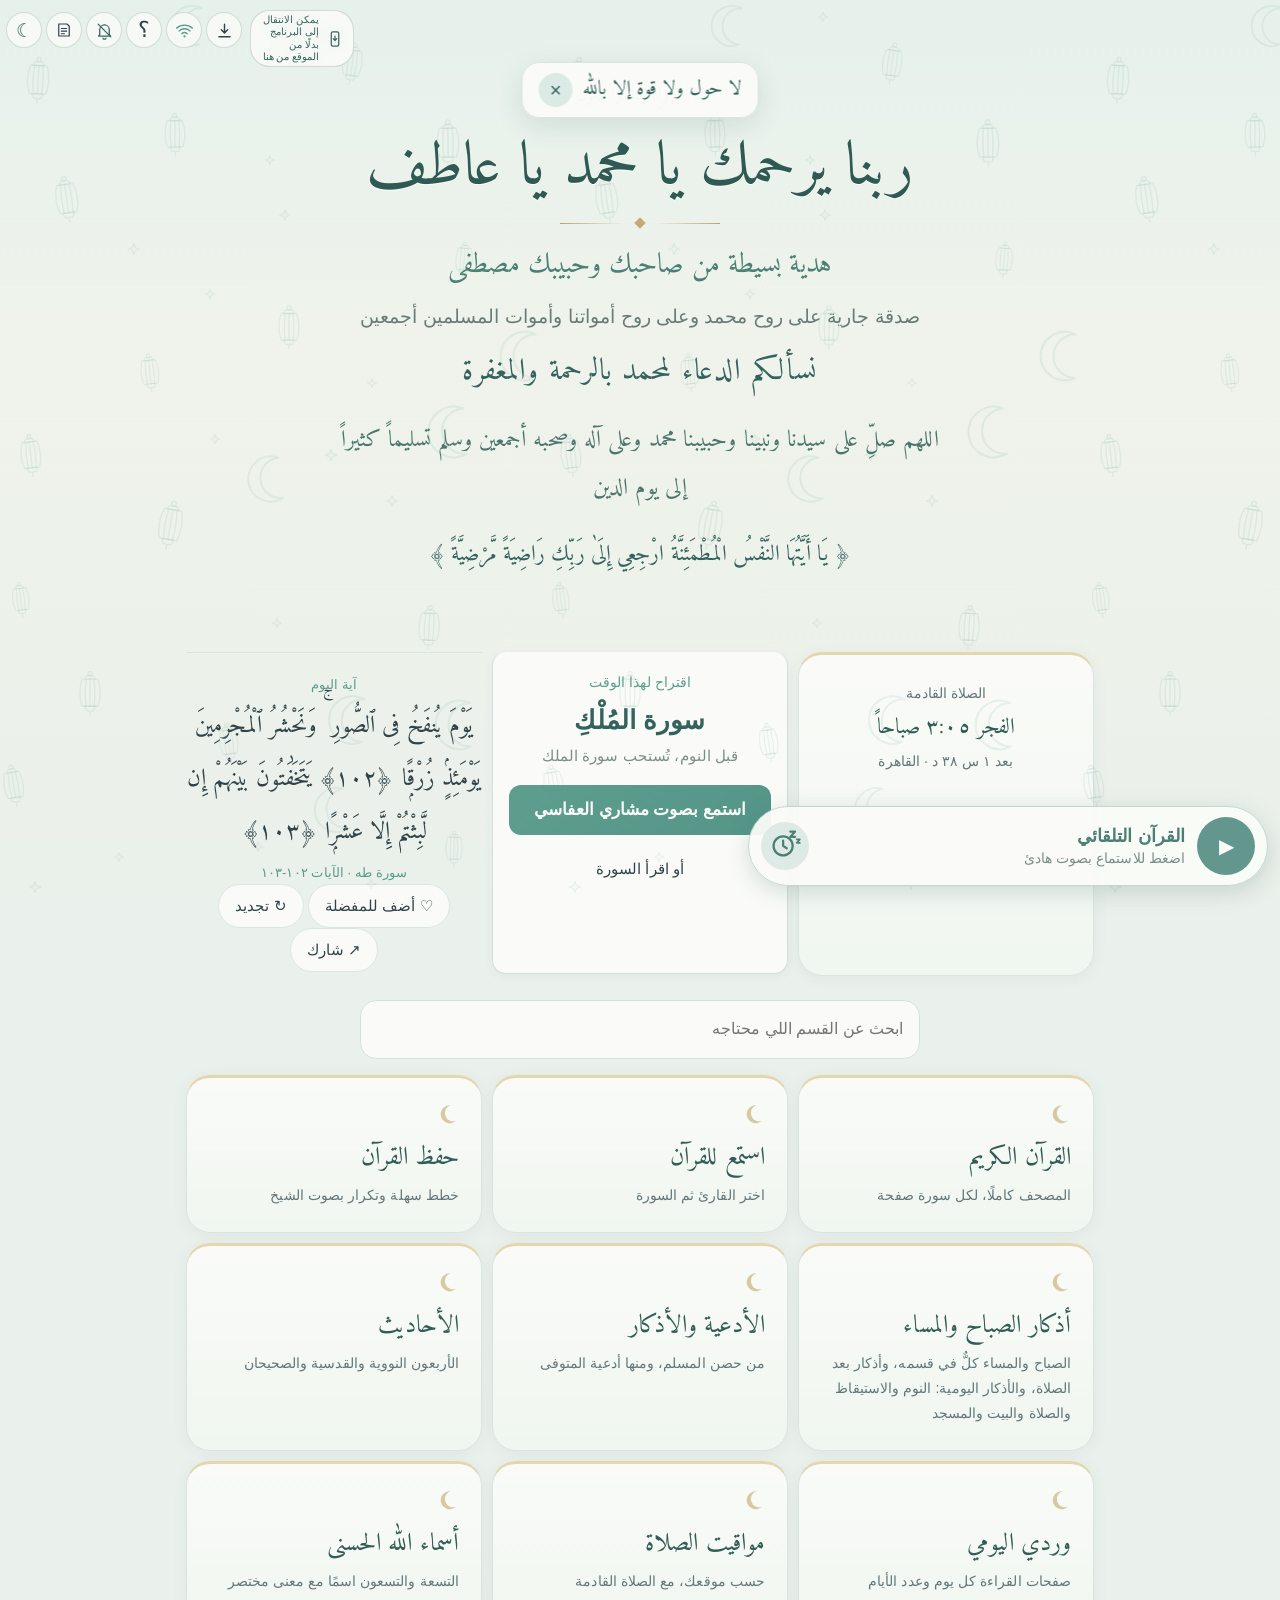
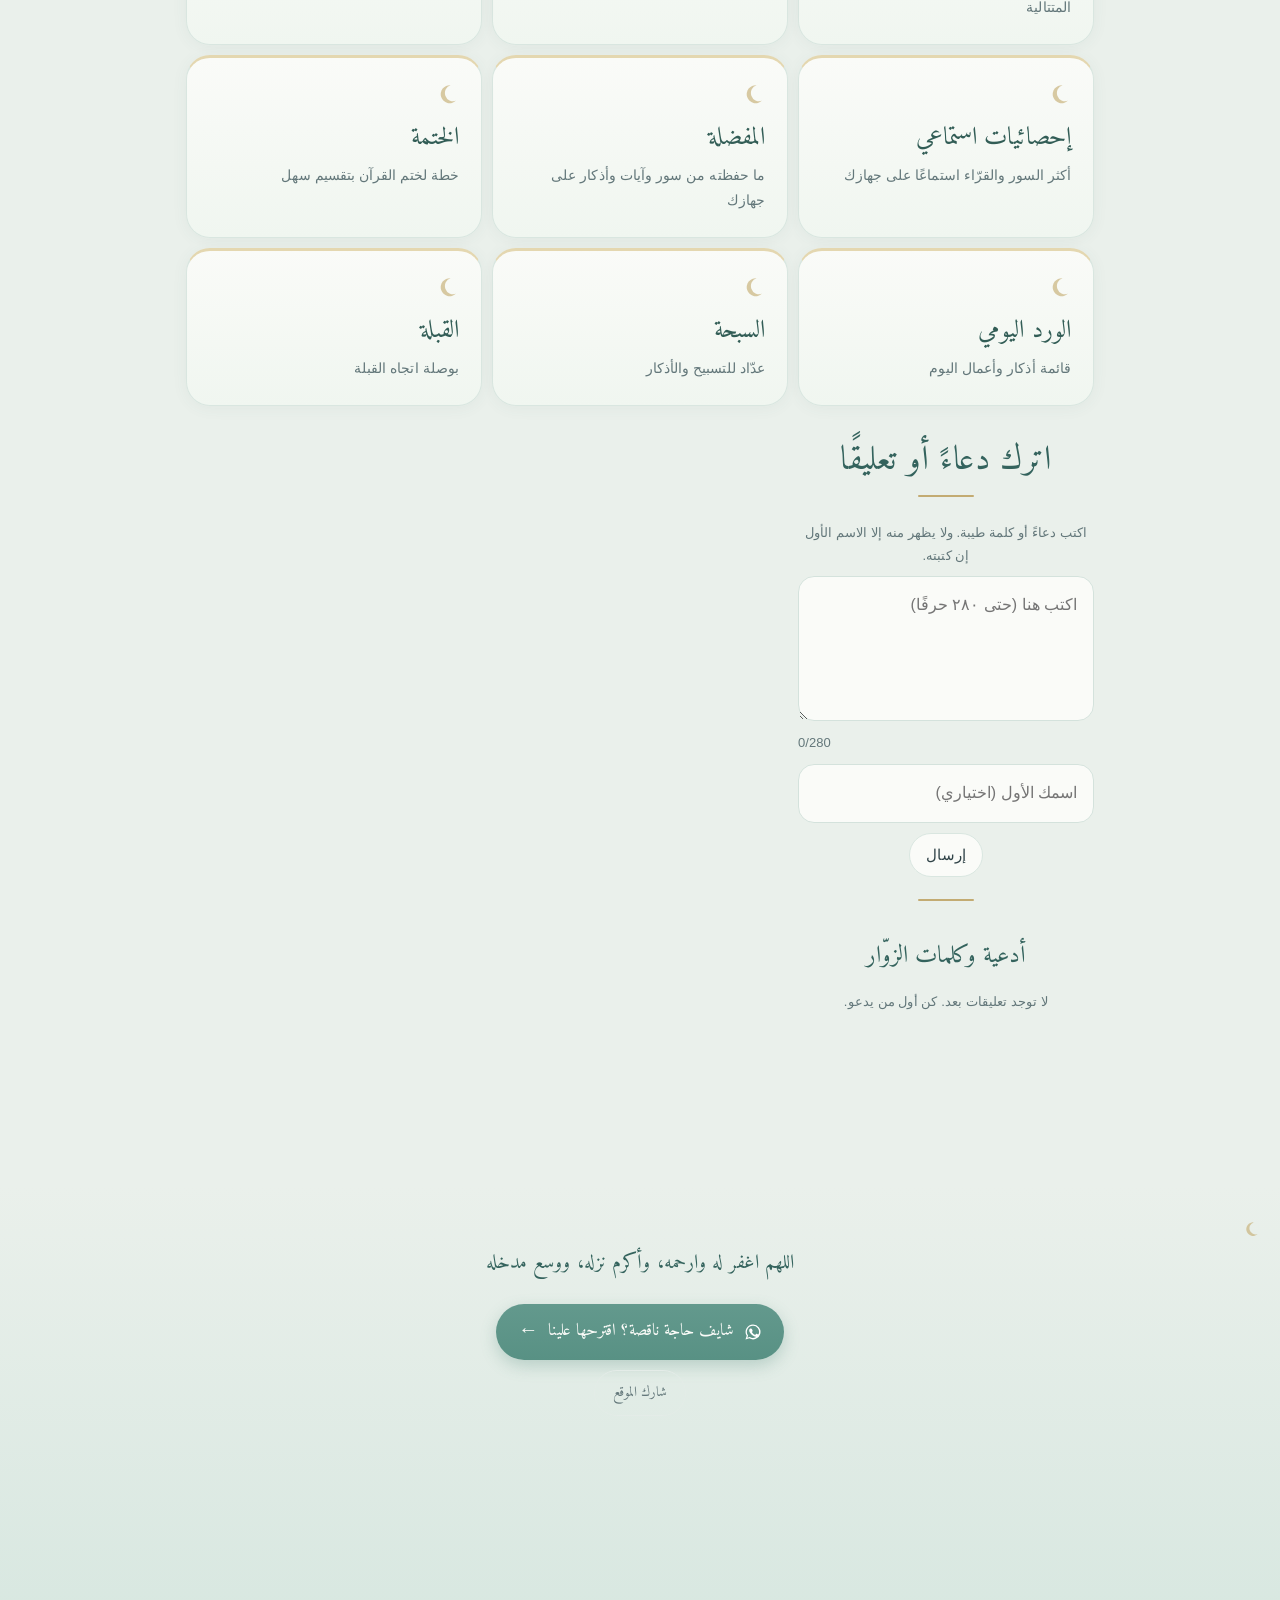
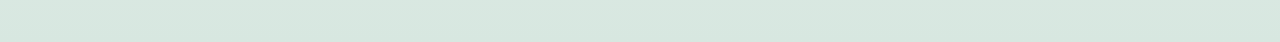
==== commit 14881f88: "Update index.html" ====
--- a/index.html
+++ b/index.html
@@ -28,8 +28,8 @@
 <script type="application/ld+json">{"@context": "https://schema.org", "@type": "WebSite", "name": "استمع صدقة جارية", "alternateName": ["استمع", "موقع استمع", "nova33g.github.io"], "url": "https://nova33g.github.io/", "inLanguage": "ar", "description": "استمع صدقة جارية على روح أمواتنا: قرآن كريم بأصوات كبار القراء، أذكار وأدعية وأحاديث، حفظ وختمة ومواقيت الصلاة."}</script>
 <script>try{if(localStorage.getItem('mem.night')==='true')document.documentElement.setAttribute('data-night','')}catch(e){}</script>
 <meta name="theme-color" content="#e3efea" />
-  <script type="module" crossorigin src="./2-app.js?v=142"></script>
-  <link rel="stylesheet" crossorigin href="./1-style.css?v=142">
+  <script type="module" crossorigin src="./2-app.js?v=143"></script>
+  <link rel="stylesheet" crossorigin href="./1-style.css?v=143">
 <script>try{localStorage.removeItem('skipgc');var q=location.search;if(/[?&]owner=0/.test(q)){localStorage.removeItem('mem-owner')}else if(/[?&]owner/.test(q)){localStorage.setItem('mem-owner','1')}if(/[?&]owner/.test(q)){history.replaceState(null,'',location.pathname+location.hash)}if(localStorage.getItem('mem-owner')==='1')window.goatcounter={no_onload:true}}catch(e){}</script>
 <script data-goatcounter="https://mhmd-sadaqa.goatcounter.com/count" async src="//gc.zgo.at/count.js"></script>
 <script>window.addEventListener("beforeinstallprompt",function(e){e.preventDefault();window.__bip=e;window.dispatchEvent(new Event("mem-install-ready"))});</script>
--- a/1-style.css
+++ b/1-style.css
@@ -1 +1 @@
-@font-face{font-family:Amiri;src:url(./4-Amiri-Regular-DuMToiWY.ttf) format("truetype");font-weight:400;font-display:swap}@font-face{font-family:Tajawal;src:url(./7-Tajawal-Regular-lomV3N7R.ttf) format("truetype");font-weight:400;font-display:swap}@font-face{font-family:Tajawal;src:url(./6-Tajawal-Medium-xUoGaSp_.ttf) format("truetype");font-weight:500;font-display:swap}@font-face{font-family:Tajawal;src:url(./5-Tajawal-Bold-N9U1XsUl.ttf) format("truetype");font-weight:700;font-display:swap}@font-face{font-family:Tajawal;src:url(./4-Amiri-Regular-DuMToiWY.ttf) format("truetype");font-weight:400 700;unicode-range:U+06D6-06ED;font-display:swap}:root{--glow:#f1f6f2;--c0:#eaf0ed;--c1:#3c6a64;--c2:#63968d;--c3:#d9e7e1;--c4:#c4b182;--c5:#fafbf8;--c6:#dde7e3;--c7:#374845;--c8:#738486;--c9:#ddeae5;--c10:#7b8e89;--c11:#fafbf8;--c12:#d6c8a3;--c13:rgba(99,150,141,.25);--c14:rgba(60,106,100,.06);--c15:#e7dec6;--c16:rgba(60,106,100,.1);--c17:#f0f6f3;--c18:#abcec5;--c19:rgba(99,150,141,.3);--c20:rgba(196,177,130,.28);--c21:#4d8074;--c22:#687b77;--c23:#4c766c;--c24:#d9e5e0;--c25:rgba(250,251,248,.95);--c26:rgba(73,112,103,.14);--c27:#deeae5;--c28:#6d7f7a;--c29:#e4ece8;--c30:#e9f2ed;--c31:#e0e9e5;--c32:#dae6e1;--c33:#c0d7cf;--c34:rgba(73,112,103,.22);--c35:#d0e0da;--c36:rgba(60,106,100,.12);--c37:#5d958b;--c38:#e7efeb;--c39:rgba(60,106,100,.05);--c40:rgba(99,150,141,.16);--c41:rgba(234,240,237,.86);--c42:rgba(221,231,227,.7);--c43:rgba(73,112,103,.28);--c44:rgba(250,251,248,.96);--c45:rgba(60,106,100,.14);--c46:#34635d;--c47:#5a9b8c;--c48:#dbeae4;--c49:#bca36c;--c50:#ebf1ec;--c51:#d9e6e0;--c52:#304348;--c53:#63777a;--c54:#e6f1ec;--c55:#eff3eb;--c56:#eaf0ea;--c57:#eaf0eb;--c58:#f8f1df;--c59:rgba(248,241,223,0);--c60:#d7e9e2;--c61:#dceae3;--c62:#2f5a53;--c63:#718883;--c64:#e4d7b0;--c65:#f0f6f0;--c66:#325d56;--c67:#cadcd4;--c68:#e3f0ea;--c69:#f2f5f2;--c70:#5e9e8f;--c71:#549587;--c72:#549587;--c73:#4d8d7f;--c74:rgba(90,155,140,.3);--c75:#d4e2dc;--c76:rgba(235,241,236,.88);--c77:#d7e7e0;--c78:#c3ab72;--c79:rgba(250,251,248,.97);--c80:rgba(188,163,108,.3);--c81:rgba(250,251,248,.7);--c82:rgba(52,99,93,.18);--c83:rgba(114,166,149,.18);--c84:rgba(114,166,149,.22);--c85:#63998d;--c86:#589184;--c87:rgba(74,132,117,.28);--c88:rgba(99,153,141,.4);--c89:rgba(99,153,141,0);--c90:rgba(99,153,141,.22);--c91:rgba(52,99,93,.15);--c92:rgba(52,99,93,.2);--c93:#e4eeea;--c94:#efe2e2;--c95:#865858;--c96:#6a8680;--c97:rgba(250,251,248,.85)}html[data-night]{color-scheme:dark;--glow:#2a2b2d;--c0:#2d2f31;--c1:#6d7074;--c2:#bcbec1;--c3:#3a3b3d;--c4:#b9a46f;--c5:#1c1d1e;--c6:#3a3b3d;--c7:#e6e6e3;--c8:#bcbec1;--c9:#3a3b3d;--c10:#a8aaad;--c11:#1c1d1e;--c12:#4a4c4f;--c13:rgba(188,190,193,.25);--c14:rgba(0,0,0,.1);--c15:#3a3b3d;--c16:rgba(0,0,0,.16);--c17:#18191a;--c18:#4a4c4f;--c19:rgba(188,190,193,.3);--c20:rgba(185,164,111,.28);--c21:#6d7074;--c22:#bcbec1;--c23:#bcbec1;--c24:#3a3b3d;--c25:rgba(28,29,30,.95);--c26:rgba(0,0,0,.22);--c27:#3a3b3d;--c28:#bcbec1;--c29:#2d2f31;--c30:#2d2f31;--c31:#3a3b3d;--c32:#3a3b3d;--c33:#4a4c4f;--c34:rgba(0,0,0,.35);--c35:#3a3b3d;--c36:rgba(0,0,0,.19);--c37:#9a9da1;--c38:#2d2f31;--c39:rgba(0,0,0,.08);--c40:rgba(188,190,193,.16);--c41:rgba(45,47,49,.86);--c42:rgba(58,59,61,.7);--c43:rgba(0,0,0,.45);--c44:rgba(28,29,30,.96);--c45:rgba(0,0,0,.22);--c46:#e6e6e3;--c47:#9a9da1;--c48:#3a3b3d;--c49:#b9a46f;--c50:#2d2f31;--c51:#3a3b3d;--c52:#e6e6e3;--c53:#bcbec1;--c54:#2d2f31;--c55:#2d2f31;--c56:#2d2f31;--c57:#2d2f31;--c58:#2d2f31;--c59:rgba(45,47,49,0);--c60:#3a3b3d;--c61:#3a3b3d;--c62:#e6e6e3;--c63:#bcbec1;--c64:#4a4c4f;--c65:#18191a;--c66:#e6e6e3;--c67:#3a3b3d;--c68:#2d2f31;--c69:#18191a;--c70:#9a9da1;--c71:#9a9da1;--c72:#9a9da1;--c73:#9a9da1;--c74:rgba(154,157,161,.3);--c75:#3a3b3d;--c76:rgba(45,47,49,.88);--c77:#3a3b3d;--c78:#b9a46f;--c79:rgba(28,29,30,.97);--c80:rgba(185,164,111,.3);--c81:rgba(28,29,30,.7);--c82:rgba(0,0,0,.29);--c83:rgba(154,157,161,.18);--c84:rgba(154,157,161,.22);--c85:#bcbec1;--c86:#9a9da1;--c87:rgba(0,0,0,.45);--c88:rgba(188,190,193,.4);--c89:rgba(188,190,193,0);--c90:rgba(188,190,193,.22);--c91:rgba(0,0,0,.24);--c92:rgba(0,0,0,.32);--c93:#2d2f31;--c94:#2d2f31;--c95:#bcbec1;--c96:#bcbec1;--c97:rgba(28,29,30,.85)}html[data-night] body{background:#0f1011;color:#e6e6e3}html[data-night] .mem{background:linear-gradient(180deg,#0a0a0b 0,#141516,#1b1c1e) fixed!important}html[data-night] .mem-hero{background:radial-gradient(120% 70% at 50% 0%,#ffffff0f 0,#fff0 60%)!important}html,body,#root{margin:0;min-height:100%}body{background:var(--c0)}.mem{--deep: var(--c1);--teal: var(--c2);--soft: var(--c3);--sand: var(--c4);--bg: var(--c0);--paper: var(--c5);--line: var(--c6);--ink: var(--c7);--ink2: var(--c8);font-family:Tajawal,sans-serif;color:var(--ink);background:var(--bg);font-size:16px;line-height:1.8;min-height:100vh}.mem *{box-sizing:border-box}.mem a{color:inherit;text-decoration:none}.mem-hero{text-align:center;padding:60px 20px 34px;position:relative;overflow:hidden;background:linear-gradient(180deg,var(--c9),var(--c0))}.mem-pat{position:absolute;top:0;right:0;bottom:0;left:0;width:100%;height:100%;pointer-events:none}.mem-hero>*:not(.mem-pat){position:relative}.mem-name2{margin:0 0 20px;font-family:Amiri,serif;font-size:28px;color:var(--c10);letter-spacing:.02em}.mem-heart{width:24px;height:24px;vertical-align:-3px;fill:var(--c11);stroke:var(--c12);stroke-width:1.4;filter:drop-shadow(0 1px 2px var(--c13))}.mem-bismillah{margin:0;font-family:Amiri,serif;font-size:18px;color:var(--teal)}.mem-title{font-family:Amiri,serif;font-weight:400;font-size:min(44px,8.4vw);white-space:nowrap;line-height:1.5;margin:10px 0 0;color:var(--deep);text-shadow:0 1px 0 var(--c11)}.mem-orn{display:flex;align-items:center;justify-content:center;gap:12px;margin:4px 0 14px}.mem-orn span{width:64px;height:1px;background:linear-gradient(90deg,transparent,var(--sand))}.mem-orn span:last-child{transform:scaleX(-1)}.mem-orn i{width:8px;height:8px;transform:rotate(45deg);background:var(--sand)}.mem-hv{max-width:640px;margin:0 auto;color:var(--deep);font-size:22px!important;line-height:2.2!important}.mem-quran{font-family:Amiri,serif;font-size:26px;line-height:2.3;margin:0}.mem-num{font-size:15px;color:var(--sand);font-family:Amiri,serif}.mem-top{padding:14px 18px 0;max-width:820px;margin:0 auto}.mem-top a{color:var(--deep);font-weight:700}.mem-main{padding:14px 16px 8px;max-width:820px;margin:0 auto}.mem-grid{display:grid;grid-template-columns:1fr;gap:10px;margin:14px 0}@media (min-width: 560px){.mem-grid{grid-template-columns:1fr 1fr}}@media (min-width: 900px){.mem-home{grid-template-columns:1fr 1fr 1fr}.mem-main:has(.mem-home){max-width:940px}}.mem-hcard{display:flex;flex-direction:column;gap:2px;padding:22px 20px;background:var(--paper);border:1px solid var(--line);border-radius:22px;box-shadow:0 2px 14px var(--c14);border-top:3px solid var(--c15);transition:transform .15s,box-shadow .15s}.mem-hcard:hover{transform:translateY(-2px);box-shadow:0 8px 20px var(--c16)}.mem-hcard b{font-family:Amiri,serif;font-size:25px;font-weight:400;color:var(--deep)}.mem-hcard small{color:var(--ink2);font-size:14px}.mem-tile{display:flex;align-items:center;gap:12px;min-height:60px;padding:10px 16px;background:var(--paper);border:1px solid var(--line);border-radius:16px}.mem-tile:hover{background:var(--soft)}.mem-tile b{display:block;font-weight:500;color:var(--deep);line-height:1.5}.mem-tile small{display:block;color:var(--ink2);font-size:13px}.mem-tn{flex:none;width:38px;height:38px;border-radius:50%;background:var(--soft);color:var(--deep);display:inline-flex;align-items:center;justify-content:center;font-size:15px}.mem-sec{background:var(--paper);border:1px solid var(--line);border-radius:22px;padding:22px 18px;margin:10px 0}.mem-back{display:inline-block;color:var(--teal)!important;font-size:15px;min-height:40px}.mem-h2{font-family:Amiri,serif;font-weight:400;font-size:30px;line-height:1.6;margin:0;color:var(--deep);text-align:center}.mem-rule{width:56px;height:2px;background:var(--sand);margin:6px auto 16px;border-radius:2px}.mem-p{margin:0 0 14px;color:var(--ink2)}.mem-cap{margin:8px 0 0;font-size:13px;color:var(--ink2)}.mem-input{width:100%;font:inherit;font-size:16px;color:var(--ink);background:var(--c17);border:1px solid var(--line);border-radius:14px;padding:12px 14px}.mem-input:focus{outline:2px solid var(--teal);outline-offset:1px}.mem-chip{display:inline-flex;align-items:center;min-height:44px;padding:0 16px;border:1px solid var(--line);border-radius:24px;background:var(--c17);color:var(--ink);font:inherit;font-size:15px;cursor:pointer}.mem-chip[data-on=true]{background:var(--teal);border-color:var(--teal);color:var(--c11);font-weight:700}.mem-chips{display:flex;flex-wrap:wrap;gap:8px;margin:14px 0;align-items:center}.mem-list{display:flex;flex-wrap:wrap;gap:8px;max-height:230px;overflow-y:auto;padding:4px 2px;margin:12px 0}.mem-ayahs{text-align:justify;text-align-last:center;padding:8px 4px}.mem-bsm{text-align:center;color:var(--deep);font-size:26px}.mem-pager{display:flex;justify-content:space-between;gap:8px;flex-wrap:wrap;margin-top:18px}.mem-card{border-top:1px solid var(--line);padding:18px 0}.mem-card:first-of-type{border-top:0}.mem-card .mem-quran{font-size:23px;line-height:2.1}.mem-src{color:var(--teal);font-size:13px;margin:2px 0 0;font-weight:500}.mem-copy,.mem-btn{display:inline-flex;align-items:center;min-height:44px;padding:0 18px;border-radius:24px;border:1px solid var(--line);background:var(--soft);color:var(--deep)!important;font:inherit;font-size:15px;cursor:pointer}.mem-counter{text-align:center;padding:8px 0}.mem-count{font-family:Amiri,serif;font-size:84px;line-height:1.3;color:var(--deep)}.mem-bead{width:170px;height:170px;border-radius:50%;border:0;background:radial-gradient(circle at 35% 30%,var(--c18),var(--teal));color:var(--c11);font:inherit;font-size:22px;font-weight:700;cursor:pointer;margin:8px auto;display:block;box-shadow:0 10px 24px var(--c19)}.mem-bead:active{transform:scale(.97)}.mem-row{display:flex;gap:8px;flex-wrap:wrap;justify-content:center;margin-top:8px}.mem-rows{border-top:1px solid var(--line);margin:8px 0}.mem-rowitem{display:flex;justify-content:space-between;gap:16px;align-items:baseline;padding:12px 0;border-bottom:1px solid var(--line)}.mem-rowitem b{display:block;font-weight:700}.mem-rowitem small{display:block;color:var(--ink2);font-size:13px}.mem-rowitem em{font-style:normal;font-weight:700;color:var(--deep);white-space:nowrap}.mem-check{display:flex;align-items:center;gap:14px;min-height:56px;padding:8px 0;border:0;border-top:1px solid var(--line);cursor:pointer;width:100%;background:transparent;font:inherit;color:var(--ink);text-align:start}.mem-box{flex:none;width:26px;height:26px;border-radius:8px;border:1.5px solid var(--teal);display:inline-flex;align-items:center;justify-content:center;color:var(--c11)}.mem-check[aria-pressed=true] .mem-box{background:var(--teal)}.mem-check[aria-pressed=true] .mem-name{color:var(--ink2);text-decoration:line-through}.mem-name{font-weight:700;display:block}.mem-detail{color:var(--ink2);font-size:13px;display:block}.mem-foot{text-align:center;font-family:Amiri,serif;font-size:20px;color:var(--deep);background:var(--soft);margin-top:28px;padding:32px 20px}.mem-h3{font-family:Amiri,serif;font-weight:400;font-size:24px;margin:18px 0 4px;color:var(--deep);text-align:center}.mem-hd.is-clamped{display:-webkit-box;-webkit-line-clamp:4;-webkit-box-orient:vertical;overflow:hidden}.mem-hd{font-size:21px;line-height:2.1}.mem-more{background:transparent;border:0;color:var(--teal);font:inherit;font-weight:700;min-height:44px;cursor:pointer;padding:0}.mem-player{background:var(--soft);border:1px solid var(--line);color:var(--ink);border-radius:20px;padding:22px 16px;text-align:center;margin-top:8px}.mem-pname{font-family:Amiri,serif;font-size:26px;color:var(--deep)}.mem-psub{color:var(--ink2);margin-bottom:12px}.mem-audio{display:none}.mem-play{min-height:52px;padding:0 34px;border-radius:28px;border:0;background:var(--teal);color:var(--c11);font:inherit;font-size:17px;font-weight:700;cursor:pointer}.mem-cur{background:var(--c20);border-radius:8px}.mem-lab{margin:18px 0 6px;font-weight:700;color:var(--deep)}.mem-step{display:inline-flex;gap:8px}.mem-steps{margin:8px 0;padding-inline-start:22px;color:var(--ink2)}.mem-steps li{margin:6px 0}@media (min-width: 768px){.mem-hero{padding:80px 40px 44px}.mem-title{font-size:62px}.mem-name2{font-size:34px}.mem-sec{padding:32px 40px}.mem-quran{font-size:30px}.mem-card .mem-quran{font-size:26px}}.mem-star{display:block;width:24px;height:24px;margin-bottom:8px}.mem .mem-hv{margin:0 auto}.mem-bgbtn{position:fixed;left:12px;right:12px;bottom:12px;z-index:50;display:flex;align-items:center;gap:8px;padding:6px 8px;border-radius:999px;border:1px solid var(--c24);background:var(--c25);color:var(--c21);box-shadow:0 2px 12px var(--c26);max-width:420px}.mem-bgb{width:40px;height:40px;flex:none;border-radius:50%;border:0;background:var(--c27);color:var(--c21);font-size:14px;cursor:pointer}.mem-bgt{flex:1;display:flex;flex-direction:column;min-width:0;line-height:1.4}.mem-bgt b{font-size:14px;font-weight:600;white-space:nowrap;overflow:hidden;text-overflow:ellipsis}.mem-bgt small{font-size:12px;color:var(--c10);white-space:nowrap;overflow:hidden;text-overflow:ellipsis}.mem-prog{display:flex;align-items:center;gap:10px;margin-top:14px;font-size:13px;color:var(--c28);direction:ltr}.mem-prog input{flex:1;accent-color:var(--c2)}.mem-srow{display:flex;align-items:center;border-bottom:1px solid var(--c29)}.mem-srow:last-child{border-bottom:0}.mem-srow .mem-ritem{flex:1;border-bottom:0}.mem-srow[data-on=true]{background:var(--c27)}.mem-sread{padding:0 18px;color:var(--c2);font-size:14px;text-decoration:none}.mem-main{padding-bottom:80px}.mem-gift{font-family:Amiri,serif;font-size:24px;color:var(--c21);margin:14px 0 6px}.mem-sadaqa{font-size:17px;line-height:2;color:var(--c22);max-width:560px;margin:0 auto 10px}.mem-salat{font-family:Amiri,serif;font-size:20px;line-height:2.1;color:var(--c23);max-width:600px;margin:0 auto 18px}.mem-lbox{background:var(--c30);border:1px solid var(--c31);border-radius:20px;padding:16px;margin:4px 0 22px}.mem-lrow{display:flex;flex-direction:column;gap:12px;align-items:stretch}.mem-lchg{display:flex;flex-direction:column;align-items:center;gap:2px;padding:10px 14px;border:1px solid var(--c31);border-radius:16px;background:var(--c11);color:var(--deep);font:inherit;font-size:16px;cursor:pointer}.mem-lchg small{color:var(--c10);font-size:13px}.mem-rpick{margin-top:14px}.mem-rlist{display:flex;flex-direction:column;max-height:340px;overflow-y:auto;margin-top:12px;border:1px solid var(--c32);border-radius:16px;background:var(--c11)}.mem-ritem{display:flex;align-items:center;min-height:52px;padding:0 18px;border:0;border-bottom:1px solid var(--c29);background:transparent;color:var(--ink)!important;font:inherit;font-size:16px;text-align:right;cursor:pointer;text-decoration:none}.mem-ritem:last-child{border-bottom:0}.mem-ritem[data-on=true]{background:var(--c27);color:var(--deep)!important;font-weight:700}.mem-lbox .mem-play{width:100%}@media (min-width: 768px){.mem-gift{font-size:28px}.mem-sadaqa{font-size:19px}.mem-salat{font-size:23px}.mem-lrow{flex-direction:row}.mem-lbox .mem-play{width:auto;min-width:200px}.mem-lchg{flex:1}}.mem-step{display:flex;flex-direction:column;gap:10px;margin-top:8px}.mem-lab{font-size:15px;color:var(--c22);margin-top:10px}.mem-sug{margin-top:0;max-height:280px}.mem-select{-moz-appearance:none;appearance:none;-webkit-appearance:none;background:var(--c11);font:inherit;font-size:16px;min-height:52px}.mem-go{margin-top:18px;width:100%}.mem-go:disabled{opacity:.45;cursor:default}.mem-now{text-align:center;padding:18px 4px 8px;display:flex;flex-direction:column;gap:12px;align-items:stretch}.mem-nowr{font-family:Amiri,serif;font-size:30px;color:var(--deep);margin:0}.mem-nows{font-size:18px;color:var(--c22);margin:0 0 8px}.mem-now .mem-sread{padding:10px}.mem-bgbtn{padding:10px 12px!important;gap:12px!important;max-width:520px!important;bottom:14px!important;border:1.5px solid var(--c33)!important;box-shadow:0 6px 22px var(--c34)!important}.mem-bgb{width:48px!important;height:48px!important;font-size:18px!important}.mem-bgmain{width:58px!important;height:58px!important;background:var(--c2)!important;color:var(--c11)!important;font-size:20px!important}.mem-bgt b{font-size:18px!important}.mem-bgt small{font-size:14px!important}.mem-main{padding-bottom:110px}.mem-vlink{align-self:flex-start;background:none;border:0;color:var(--c2);font:inherit;font-size:15px;padding:6px 0;cursor:pointer;text-decoration:underline}.mem-didyou{font-size:14px;color:var(--c28);margin:2px 0 -4px}.mem-vh{background:var(--c30);border:1px solid var(--c31);border-radius:18px;padding:14px;display:flex;flex-direction:column;gap:10px}.mem-vnote{font-size:13px;color:var(--c28);line-height:1.8;margin:0}.mem-vrow{display:flex;align-items:center;border-bottom:1px solid var(--c32)}.mem-vrow:last-child{border-bottom:0}.mem-vrow .mem-ritem{flex:1;flex-direction:column;align-items:flex-start;justify-content:center;gap:2px;padding:8px 6px}.mem-vrow small{color:var(--c10);font-size:12px}.mem-vtry{border:1px solid var(--c35);background:var(--c11);color:var(--c21);border-radius:16px;padding:8px 12px;font:inherit;font-size:13px;cursor:pointer}html{-webkit-tap-highlight-color:transparent;scroll-behavior:smooth}.mem{-webkit-font-smoothing:antialiased;letter-spacing:.005em}@keyframes memIn{0%{opacity:0;transform:translateY(10px)}to{opacity:1;transform:none}}@keyframes memFade{0%{opacity:0}to{opacity:1}}@keyframes memUp{0%{opacity:0;transform:translateY(24px)}to{opacity:1;transform:none}}.mem-main{animation:memIn .5s cubic-bezier(.2,.7,.2,1) both}.mem-hero>*:not(.mem-pat){animation:memIn .9s cubic-bezier(.2,.7,.2,1) both}.mem-hero>.mem-title{animation-delay:.08s}.mem-hero>.mem-orn{animation-delay:.16s}.mem-hero>.mem-gift{animation-delay:.24s}.mem-hero>.mem-sadaqa{animation-delay:.32s}.mem-hero>.mem-name2{animation-delay:.4s}.mem-hero>.mem-salat{animation-delay:.48s}.mem-hero>.mem-hv{animation-delay:.56s}.mem-home .mem-hcard{animation:memIn .6s cubic-bezier(.2,.7,.2,1) both}.mem-home .mem-hcard:nth-child(2){animation-delay:.05s}.mem-home .mem-hcard:nth-child(3){animation-delay:.1s}.mem-home .mem-hcard:nth-child(4){animation-delay:.15s}.mem-home .mem-hcard:nth-child(5){animation-delay:.2s}.mem-home .mem-hcard:nth-child(6){animation-delay:.25s}.mem-home .mem-hcard:nth-child(n+7){animation-delay:.3s}.mem-hcard,.mem-tile,.mem-chip,.mem-ritem,.mem-play,.mem-lchg,.mem-vtry,.mem-bgb,.mem-input{transition:transform .18s ease,box-shadow .25s ease,background-color .25s ease,border-color .25s ease,color .2s ease,opacity .2s ease}.mem-hcard{border-radius:24px;padding:24px 22px;box-shadow:0 2px 16px var(--c14)}.mem-hcard:hover,.mem-tile:hover{transform:translateY(-3px);box-shadow:0 10px 26px var(--c36)}.mem-hcard:active,.mem-tile:active,.mem-chip:active,.mem-play:active,.mem-lchg:active,.mem-ritem:active,.mem-bgb:active{transform:scale(.97)}.mem-chip:hover{border-color:var(--teal);background:var(--c11)}.mem-play:hover{background:var(--c37);box-shadow:0 6px 18px var(--c19)}.mem-ritem:hover,.mem-srow:hover{background:var(--c38)}.mem-sec{border-radius:26px;padding:26px 20px;box-shadow:0 2px 18px var(--c39)}.mem-h2{font-size:34px;letter-spacing:.01em}.mem-p{line-height:1.95}.mem-input{border-radius:16px;padding:14px 16px;background:var(--c11)}.mem-input:focus{outline:0;border-color:var(--teal);box-shadow:0 0 0 4px var(--c40)}.mem-top{position:sticky;top:0;z-index:40;max-width:none;padding:12px 18px;background:var(--c41);-webkit-backdrop-filter:blur(10px);backdrop-filter:blur(10px);border-bottom:1px solid var(--c42)}.mem-top a{display:inline-block;max-width:820px;margin:0 auto}.mem-top{text-align:right}.mem-quran.mem-ayahs{line-height:2.5}.mem-foot{text-align:center;padding:34px 20px 130px;margin-top:30px;background:linear-gradient(180deg,transparent,var(--c3));color:var(--deep);font-family:Amiri,serif;font-size:20px;line-height:2}.mem-fo{display:block;color:var(--sand);font-size:14px;margin-bottom:6px}.mem-bgbtn{animation:memUp .7s .5s cubic-bezier(.2,.7,.2,1) both;padding-bottom:calc(10px + env(safe-area-inset-bottom))!important}.mem-bgbtn:hover{box-shadow:0 8px 26px var(--c43)!important}.mem-sug,.mem-vh{animation:memIn .3s ease both}.mem-stats{display:grid;grid-template-columns:1fr 1fr;gap:12px;margin-top:8px}.mem-stat{background:var(--c30);border:1px solid var(--c31);border-radius:20px;padding:18px 10px;text-align:center;display:flex;flex-direction:column;gap:4px}.mem-stat b{font-family:Amiri,serif;font-size:40px;font-weight:400;color:var(--deep);line-height:1.3}.mem-stat span{color:var(--ink2);font-size:15px}.mem-stat-t{grid-column:1 / -1;background:var(--c27)}@media (prefers-reduced-motion: reduce){*,*:before,*:after{animation:none!important;transition:none!important;scroll-behavior:auto!important}}.mem-daynav{display:flex;align-items:center;justify-content:space-between;gap:8px;background:var(--c30);border:1px solid var(--c31);border-radius:18px;padding:10px}.mem-daynav span{display:flex;flex-direction:column;line-height:1.5;color:var(--deep)}.mem-daynav small{color:var(--ink2);font-size:13px}.mem-daynav .mem-chip:disabled{opacity:.4}.mem-nows{margin:0;color:var(--ink2)}.mem-name2{cursor:default;-webkit-user-select:none;user-select:none}.mem-lab{display:block;font-weight:700;color:var(--deep);margin:18px 0 6px;font-size:15px}.mem-step>.mem-lab:first-child{margin-top:4px}.mem-didyou{margin:6px 2px 4px}.mem-chips{gap:8px}.mem-chips{flex-wrap:wrap}.mem-daynav{padding:8px;gap:6px}.mem-daynav span{text-align:center;white-space:nowrap;font-size:15px;flex:1}.mem-daynav .mem-chip{padding:8px 12px;font-size:14px;white-space:nowrap;min-height:40px}.mem-rem{position:fixed;top:62px;left:50%;transform:translate(-50%);z-index:60;display:flex;align-items:center;gap:10px;width:max-content;max-width:min(92vw,420px);padding:10px 10px 10px 16px;background:var(--c44);border:1px solid var(--line);border-radius:18px;box-shadow:0 8px 26px var(--c45);color:var(--deep);font-family:Amiri,serif;font-size:20px;line-height:1.6;animation:remIn .6s cubic-bezier(.2,.7,.2,1) both}.mem-rem-t{animation:memFade .8s ease both;padding-inline-start:6px}.mem-rem-x{flex:none;width:34px;height:34px;border-radius:50%;border:0;background:var(--soft);color:var(--deep);font-size:20px;line-height:1;cursor:pointer}@keyframes remIn{0%{opacity:0;transform:translate(-50%,-14px)}to{opacity:1;transform:translate(-50%)}}.mem{--deep: var(--c46);--teal: var(--c47);--soft: var(--c48);--sand: var(--c49);--bg: var(--c50);--paper: var(--c5);--line: var(--c51);--ink: var(--c52);--ink2: var(--c53);background:linear-gradient(180deg,var(--c54) 0,var(--c55) 38%,var(--c56) 100%) fixed}body{background:var(--c57)}.mem-hero{background:radial-gradient(120% 70% at 50% 0%,var(--c58) 0,var(--c59) 60%),linear-gradient(180deg,var(--c60) 0,var(--c61) 55%,var(--c50) 100%)}.mem-title{color:var(--c62)}.mem-name2{color:var(--c63)}.mem-hcard{border-top-color:var(--c64);background:linear-gradient(180deg,var(--c5),var(--c65))}.mem-hcard b{color:var(--c66)}.mem-hcard:hover,.mem-tile:hover{border-color:var(--c67)}.mem-tile:hover{background:var(--c68)}.mem-sec{background:linear-gradient(180deg,var(--c5),var(--c69))}.mem-play,.mem-bgb.mem-bgmain,.mem-chip[data-on=true]{background:linear-gradient(135deg,var(--c70),var(--c71))}.mem-chip[data-on=true]{border-color:var(--c71)}.mem-play:hover{background:linear-gradient(135deg,var(--c72),var(--c73));box-shadow:0 6px 18px var(--c74)}.mem-chip{background:var(--c11)}.mem-input{border-color:var(--c75)}.mem-top{background:var(--c76)}.mem-foot{background:linear-gradient(180deg,transparent,var(--c77));color:var(--c46)}.mem-orn i,.mem-rule{background:var(--c78)}.mem-p,.mem-cap,.mem-hcard small,.mem-tile small{color:var(--c53)}.mem-rem{background:var(--c79);border-color:var(--c51)}.mem-rem-x{background:var(--c48)}.mem-player,.mem-daynav,.mem-stat{background:var(--c68);border-color:var(--c51)}.mem-cur{background:var(--c80);border-radius:8px}.mem-dlall{margin-top:26px;padding:18px 16px;background:var(--c68);border:1px solid var(--c51);border-radius:20px;display:flex;flex-direction:column;gap:10px}.mem-dlall .mem-h3{margin:0}.mem-dlall .mem-sread:disabled{opacity:.5}.mem-bar{height:8px;background:var(--c11);border-radius:8px;overflow:hidden;border:1px solid var(--c51)}.mem-bar i{display:block;height:100%;background:linear-gradient(90deg,var(--c70),var(--c71));transition:width .4s ease}.mem-rep{display:flex;flex-direction:column;gap:8px;align-items:flex-start;margin:6px 0}.mem-repb{min-height:46px;padding:0 22px;border-radius:24px;border:1px solid var(--c67);background:var(--c68);color:var(--deep);font:inherit;font-weight:700;cursor:pointer;transition:transform .15s ease,background-color .25s ease}.mem-repb:active{transform:scale(.97)}.mem-repb[data-done=true]{background:linear-gradient(135deg,var(--c70),var(--c71));color:var(--c11);border-color:var(--c71)}.mem-adh-hero{margin:14px 0 4px}.mem-adh-hero b{font-size:26px}.mem-sugg{display:block;width:fit-content;margin:18px auto 0;padding:10px 18px;border-radius:999px;background:var(--c81);border:1px solid var(--c82);color:var(--c46);font-family:inherit;font-size:16px;text-decoration:none}.mem-tap{cursor:pointer;border-radius:8px;transition:background .25s}.mem-tap:active{background:var(--c83)}.mem-ayahs .mem-cur{background:var(--c84);border-radius:8px}.mem-foot .mem-sugg{display:flex;align-items:center;justify-content:center;gap:10px;width:fit-content;max-width:92%;margin:20px auto 0;padding:13px 22px;border-radius:999px;background:linear-gradient(180deg,var(--c85),var(--c86));color:var(--c11);border:0;font-size:17px;line-height:1.5;box-shadow:0 6px 16px var(--c87);animation:mem-hint 2.8s ease-in-out infinite;-webkit-tap-highlight-color:transparent}.mem-foot .mem-sugg:active{transform:scale(.97)}.mem-sarr{display:inline-block;font-size:20px;animation:mem-nudge 1.6s ease-in-out infinite}@keyframes mem-hint{0%,to{box-shadow:0 6px 16px var(--c87),0 0 0 0 var(--c88)}50%{box-shadow:0 6px 16px var(--c87),0 0 0 9px var(--c89)}}@keyframes mem-nudge{0%,to{transform:translate(0)}50%{transform:translate(-5px)}}@media (prefers-reduced-motion: reduce){.mem-foot .mem-sugg,.mem-sarr{animation:none}}.mem-bgbtn{position:fixed}.mem-sleepb{position:relative;font-size:20px}.mem-sleepb[data-on=true]{background:var(--c90)}.mem-sleept{position:absolute;bottom:-2px;font-size:10px;color:var(--c46);background:var(--c11);border-radius:8px;padding:0 4px}.mem-sleepm{position:absolute;bottom:calc(100% + 10px);inset-inline-start:6px;background:var(--c11);border:1px solid var(--c91);border-radius:18px;padding:12px;box-shadow:0 10px 30px var(--c92);display:flex;flex-direction:column;gap:6px;min-width:190px;z-index:5}.mem-sleepm p{margin:0 0 4px;font-size:14px;color:var(--c46)}.mem-sleepm button{border:0;background:var(--c93);color:var(--c46);border-radius:12px;padding:9px 12px;font:inherit;font-size:15px;text-align:right}.mem-sleepm .mem-sleepx{background:var(--c94);color:var(--c95)}.mem-sleepm small{font-size:12px;color:var(--c96)}.mem-night{position:fixed;top:10px;left:10px;z-index:60;width:40px;height:40px;border-radius:50%;border:1px solid var(--c92);background:var(--c97);color:var(--c46);font-size:19px;line-height:1;display:grid;place-items:center;padding:0;-webkit-backdrop-filter:blur(8px);backdrop-filter:blur(8px)}.mem-count{margin:6px 4px 0;font-size:13.5px;color:var(--c96)}.mem-hsearch{grid-column:1 / -1;max-width:560px;width:100%;margin:0 auto 6px}.mem-stay{margin:10px 0;padding:10px 14px;border-radius:14px;background:var(--c9);border:1px solid var(--c13);color:var(--deep);font-size:14px;line-height:1.8}.mem-det{margin-top:12px}.mem-det summary{cursor:pointer}.mem-det .mem-rlist{max-height:320px;overflow:auto;margin-top:8px}.mem-resume{grid-column:1 / -1;display:flex;flex-direction:column;gap:8px;margin-bottom:4px}.mem-resume .mem-play small{display:block;font-size:12px;opacity:.8;margin-top:2px}.mem-share{display:block;margin:10px auto 96px;padding:8px 18px;border-radius:999px;border:1px solid var(--c29);background:transparent;color:var(--ink2);font:inherit;font-size:14px;cursor:pointer}.mem-rem a.mem-rem-t{white-space:nowrap;text-decoration:none;color:inherit}.mem-fv{background:none;border:0;padding:0 4px;margin:0;font-size:17px;line-height:1;color:var(--sand);cursor:pointer;vertical-align:middle}.mem-fv[aria-pressed=true]{color:#b98a8a}.mem-fv:active{transform:scale(.85)}.mem-blank{display:inline-block;font:inherit;color:inherit;background:transparent;border:0;border-bottom:2px dashed var(--sand);padding:0 3px;margin:0 3px;min-height:1.3em;vertical-align:baseline;cursor:pointer;border-radius:4px}.mem-blank[data-r=true]{border-bottom-color:transparent;background:var(--c20)}.mem-updbtn{position:fixed;top:10px;left:58px;z-index:60;width:40px;height:40px;border-radius:50%;border:1px solid var(--c92);background:var(--c97);color:var(--c46);display:grid;place-items:center;text-decoration:none;-webkit-backdrop-filter:blur(8px);backdrop-filter:blur(8px)}.mem-upd{display:grid;gap:12px;margin-top:12px}.mem-upd-i{border:1px solid var(--c92);background:var(--c97);border-radius:18px;padding:14px 16px;text-align:right}.mem-upd-i h3{margin:0 0 2px;font-size:18px}.mem-upd-i b{display:block;margin-top:8px;font-size:14px;color:var(--c46)}.mem-upd-i ul{margin:4px 0 0;padding:0 18px 0 0;font-size:15px;line-height:1.8}.mem-upd-t{margin:0;font-size:16px;line-height:1.7}.mem-upd-t b{color:var(--c46);margin-left:6px}.mem-upd-i .mem-cap{margin:2px 0 0;text-align:right}.mem-upd-i .mem-cap{font-size:12.5px;white-space:nowrap}.mem-name2{font-size:23px;line-height:1.7;padding:0 14px}@media (min-width: 768px){.mem-name2{font-size:30px}}.mem-name2{color:var(--c46)}.mem-instbtn{position:fixed;top:10px;left:154px;z-index:60;max-width:104px;min-height:40px;border-radius:20px;gap:7px;grid-auto-flow:column;justify-content:start;text-align:right;font-size:9.5px;line-height:1.3;padding:3px 9px 3px 10px!important;border:1px solid var(--c92);background:var(--c97);color:var(--c46);display:grid;place-items:center;padding:0;-webkit-backdrop-filter:blur(8px);backdrop-filter:blur(8px)}.mem-sheet-bg{position:fixed;top:0;right:0;bottom:0;left:0;z-index:200;background:#283c3759;display:grid;align-items:end}.mem-sheet{background:var(--c97);border-radius:22px 22px 0 0;padding:22px 20px 26px;text-align:center}.mem-sheet h3{margin:0 0 10px;color:var(--c46);font-size:21px}.mem-sheet ol{text-align:right;padding-inline-start:22px;line-height:2;margin:0 0 10px}.mem-toast{position:fixed;left:50%;transform:translate(-50%);top:64px;z-index:210;max-width:84vw;background:var(--c97);color:var(--c46);border:1px solid var(--c92);border-radius:16px;padding:10px 16px;font-size:14px;text-align:center;-webkit-backdrop-filter:blur(8px);backdrop-filter:blur(8px)}.mem-rowx{display:flex;justify-content:space-between;align-items:center;gap:8px;padding:6px 0;font-size:14px}.mem-sgcard{text-align:center;margin:0 0 16px;padding:18px 16px 12px;border-radius:14px;display:flex;flex-direction:column;align-items:stretch;gap:0}.mem-sg-k{margin:0 0 6px;font-size:14px;color:var(--c70)}.mem-sg-t{font-size:26px;line-height:1.5;color:var(--c46)}.mem-sg-w{margin:2px 0 16px;font-size:15px;color:var(--c10)}.mem-sg-b{width:100%;min-height:50px;border-radius:12px;font-size:17px;padding:0 16px}.mem-sg-r{display:block;margin-top:12px;padding:8px;font-size:15px;color:var(--c46);text-decoration:none}.mem-sgcard{background:var(--c11);border:1px solid var(--c35);box-shadow:0 2px 10px var(--c14)}.mem-notif{position:fixed;top:10px;left:106px;z-index:60;width:40px;height:40px;border-radius:50%;border:1px solid var(--c92);background:var(--c97);color:var(--c46);display:grid;place-items:center;padding:0;-webkit-backdrop-filter:blur(8px);backdrop-filter:blur(8px);cursor:pointer}.mem-notif[aria-pressed=true]{background:var(--teal);border-color:var(--teal);color:var(--c11)}.mem-toast{position:fixed;top:58px;left:10px;right:10px;z-index:61;max-width:340px;margin:0 auto;padding:10px 14px;border-radius:14px;background:var(--c97);border:1px solid var(--c92);color:var(--ink);font-size:14px;line-height:1.6;text-align:center;box-shadow:0 6px 20px #0000001f}.mem-cd{display:flex;align-items:center;justify-content:space-between;gap:10px;max-width:420px;margin:8px auto 0;padding:10px 16px;border-radius:16px;border:1px solid var(--c92);background:linear-gradient(180deg,var(--c97),var(--c41));color:var(--ink);text-decoration:none;box-shadow:0 4px 16px #3c645f1a;animation:memIn .5s cubic-bezier(.2,.7,.2,1) both}.mem-cd[data-top=true]{margin-top:64px}.mem-cd small{display:block;font-size:12px;color:var(--c46);line-height:1.4}.mem-cd b{display:block;font-size:18px;line-height:1.5;font-weight:700}.mem-cd b i{font-style:normal;font-weight:400;font-size:14px;color:var(--ink2)}.mem-cd-l{text-align:right}.mem-cd-r{text-align:left;font-variant-numeric:tabular-nums}.mem-cd-r b{color:var(--deep);font-size:19px}html[data-cd] .mem-hero{padding-top:22px}@media (max-width: 420px){.mem-cd{margin-left:14px;margin-right:14px}.mem-cd b{font-size:17px}}.mem-sleepi{display:inline-flex;align-items:center;justify-content:center;line-height:0}.mem-sleepb{position:relative}.mem-sleepi svg{width:31px;height:31px}.mem-sleepm{max-height:60vh;overflow-y:auto}.mem-sleepm{display:grid!important;grid-template-columns:1fr 1fr;min-width:250px!important;max-height:70vh;overflow-y:auto}.mem-sleepm p,.mem-sleepm small,.mem-sleepm .mem-sleepx{grid-column:1 / -1}.mem-sleepm button{text-align:center!important;padding:10px 6px!important}.mem-guidebtn{position:fixed;top:10px;left:154px;z-index:60;width:40px;height:40px;border-radius:50%;border:1px solid var(--c92);background:var(--c97);color:var(--c46);display:grid;place-items:center;text-decoration:none;font-size:22px;line-height:1;-webkit-backdrop-filter:blur(8px);backdrop-filter:blur(8px)}.mem-instbtn{left:250px!important;max-width:104px}.mem-offbtn{position:fixed;top:10px;left:202px;z-index:60;width:40px;height:40px;border-radius:50%;border:1px solid var(--c92);background:var(--c97);color:var(--teal);display:inline-flex;align-items:center;justify-content:center;padding:0;cursor:pointer}.mem-offbtn[aria-pressed=true]{background:var(--teal);border-color:var(--teal);color:var(--c11)}.mem-dlg{position:fixed;top:0;right:0;bottom:0;left:0;z-index:200;background:#283c3759;display:flex;align-items:center;justify-content:center;padding:20px}.mem-dlg-b{background:var(--c97);border-radius:22px;padding:22px 18px;max-width:340px;text-align:center;box-shadow:0 10px 40px #0003}.mem-upd-i li a{color:inherit;font-weight:700}.mem-top~.mem-instbtn,.mem-top~.mem-foot .mem-instbtn{width:40px;max-width:40px!important;padding:0!important;justify-content:center!important;border-radius:50%!important}.mem-top~.mem-instbtn span,.mem-top~.mem-foot .mem-instbtn span{display:none}.mem-top~.mem-instbtn,.mem-top~.mem-foot .mem-instbtn{display:none!important}.mem-night,.mem-updbtn,.mem-notif,.mem-guidebtn,.mem-offbtn,.mem-dlbtn{width:36px!important;height:36px!important;top:12px!important}.mem-night{left:6px!important}.mem-updbtn{left:46px!important}.mem-notif{left:86px!important}.mem-guidebtn{left:126px!important}.mem-offbtn{left:166px!important}.mem-dlbtn{left:206px!important}.mem-dlbtn{position:fixed;z-index:60;border-radius:50%;border:1px solid var(--c92);background:var(--c97);color:var(--teal);display:inline-flex;align-items:center;justify-content:center;text-decoration:none}.mem-homebtn{position:fixed;top:12px;left:246px;z-index:60;width:36px;height:36px;border-radius:50%;border:1px solid var(--c92);background:var(--c97);color:var(--teal);display:inline-flex;align-items:center;justify-content:center;text-decoration:none;-webkit-backdrop-filter:blur(8px);backdrop-filter:blur(8px)}.mem-updbtn[aria-current=page],.mem-guidebtn[aria-current=page],.mem-dlbtn[aria-current=page],.mem-night[aria-pressed=true]{background:var(--teal);border-color:var(--teal);color:var(--c11)}.mem-updbtn[aria-current=page] path,.mem-dlbtn[aria-current=page] path{fill:currentColor;fill-opacity:.25}.mem[data-pg]{isolation:isolate}.mem-deco{position:fixed;top:0;right:0;bottom:0;left:0;z-index:5;pointer-events:none;overflow:hidden}.mem-deco i{position:absolute;top:-900px;right:-540px;bottom:-900px;left:-540px;display:block;background-size:540px 900px}.mem-deco .d0{background-image:url(data:image/svg+xml,%3Csvg%20xmlns=%22http://www.w3.org/2000/svg%22%20width=%22540%22%20height=%22900%22%3E%3Cg%20fill=%22none%22%20fill-opacity=%220%22%20stroke=%22%235f9a8f%22%20stroke-opacity=%220.2%22%20stroke-width=%221.2%22%20stroke-linejoin=%22round%22%20stroke-linecap=%22round%22%3E%3Cg%20transform=%22translate%28175%20136%29%20rotate%28-1%29%20scale%281.57%29%22%3E%3Ccircle%20cy=%22-19%22%20r=%221.8%22/%3E%3Cpath%20d=%22M-5%20-14L5%20-14L3%20-17L-3%20-17z%22/%3E%3Cpath%20d=%22M-7%20-14Q-11%20-1%20-7%2010L7%2010Q11%20-1%207%20-14z%22/%3E%3Cpath%20d=%22M0%20-14L0%2010M-3.5%20-13Q-5%20-2%20-3.5%2010M3.5%20-13Q5%20-2%203.5%2010%22/%3E%3Cpath%20d=%22M-5%2010L5%2010L3%2014L-3%2014zM0%2014L0%2018%22/%3E%3C/g%3E%3Cg%20transform=%22translate%28352%2065%29%20rotate%288%29%20scale%281.52%29%22%3E%3Ccircle%20cy=%22-19%22%20r=%221.8%22/%3E%3Cpath%20d=%22M-5%20-14L5%20-14L3%20-17L-3%20-17z%22/%3E%3Cpath%20d=%22M-7%20-14Q-11%20-1%20-7%2010L7%2010Q11%20-1%207%20-14z%22/%3E%3Cpath%20d=%22M0%20-14L0%2010M-3.5%20-13Q-5%20-2%20-3.5%2010M3.5%20-13Q5%20-2%203.5%2010%22/%3E%3Cpath%20d=%22M-5%2010L5%2010L3%2014L-3%2014zM0%2014L0%2018%22/%3E%3C/g%3E%3Cg%20transform=%22translate%28289%20329%29%20rotate%280%29%20scale%281.58%29%22%3E%3Ccircle%20cy=%22-19%22%20r=%221.8%22/%3E%3Cpath%20d=%22M-5%20-14L5%20-14L3%20-17L-3%20-17z%22/%3E%3Cpath%20d=%22M-7%20-14Q-11%20-1%20-7%2010L7%2010Q11%20-1%207%20-14z%22/%3E%3Cpath%20d=%22M0%20-14L0%2010M-3.5%20-13Q-5%20-2%20-3.5%2010M3.5%20-13Q5%20-2%203.5%2010%22/%3E%3Cpath%20d=%22M-5%2010L5%2010L3%2014L-3%2014zM0%2014L0%2018%22/%3E%3C/g%3E%3Cg%20transform=%22translate%2831%20457%29%20rotate%28-6%29%20scale%281.54%29%22%3E%3Ccircle%20cy=%22-19%22%20r=%221.8%22/%3E%3Cpath%20d=%22M-5%20-14L5%20-14L3%20-17L-3%20-17z%22/%3E%3Cpath%20d=%22M-7%20-14Q-11%20-1%20-7%2010L7%2010Q11%20-1%207%20-14z%22/%3E%3Cpath%20d=%22M0%20-14L0%2010M-3.5%20-13Q-5%20-2%20-3.5%2010M3.5%20-13Q5%20-2%203.5%2010%22/%3E%3Cpath%20d=%22M-5%2010L5%2010L3%2014L-3%2014zM0%2014L0%2018%22/%3E%3C/g%3E%3Cg%20transform=%22translate%2838%2082%29%20rotate%283%29%20scale%281.69%29%22%3E%3Ccircle%20cy=%22-19%22%20r=%221.8%22/%3E%3Cpath%20d=%22M-5%20-14L5%20-14L3%20-17L-3%20-17z%22/%3E%3Cpath%20d=%22M-7%20-14Q-11%20-1%20-7%2010L7%2010Q11%20-1%207%20-14z%22/%3E%3Cpath%20d=%22M0%20-14L0%2010M-3.5%20-13Q-5%20-2%20-3.5%2010M3.5%20-13Q5%20-2%203.5%2010%22/%3E%3Cpath%20d=%22M-5%2010L5%2010L3%2014L-3%2014zM0%2014L0%2018%22/%3E%3C/g%3E%3Cg%20transform=%22translate%28229%20744%29%20rotate%28-8%29%20scale%281.43%29%22%3E%3Ccircle%20cy=%22-19%22%20r=%221.8%22/%3E%3Cpath%20d=%22M-5%20-14L5%20-14L3%20-17L-3%20-17z%22/%3E%3Cpath%20d=%22M-7%20-14Q-11%20-1%20-7%2010L7%2010Q11%20-1%207%20-14z%22/%3E%3Cpath%20d=%22M0%20-14L0%2010M-3.5%20-13Q-5%20-2%20-3.5%2010M3.5%20-13Q5%20-2%203.5%2010%22/%3E%3Cpath%20d=%22M-5%2010L5%2010L3%2014L-3%2014zM0%2014L0%2018%22/%3E%3C/g%3E%3Cg%20transform=%22translate%2867%20201%29%20rotate%28-8%29%20scale%281.70%29%22%3E%3Ccircle%20cy=%22-19%22%20r=%221.8%22/%3E%3Cpath%20d=%22M-5%20-14L5%20-14L3%20-17L-3%20-17z%22/%3E%3Cpath%20d=%22M-7%20-14Q-11%20-1%20-7%2010L7%2010Q11%20-1%207%20-14z%22/%3E%3Cpath%20d=%22M0%20-14L0%2010M-3.5%20-13Q-5%20-2%20-3.5%2010M3.5%20-13Q5%20-2%203.5%2010%22/%3E%3Cpath%20d=%22M-5%2010L5%2010L3%2014L-3%2014zM0%2014L0%2018%22/%3E%3C/g%3E%3Cg%20transform=%22translate%28464%20261%29%20rotate%284%29%20scale%281.30%29%22%3E%3Ccircle%20cy=%22-19%22%20r=%221.8%22/%3E%3Cpath%20d=%22M-5%20-14L5%20-14L3%20-17L-3%20-17z%22/%3E%3Cpath%20d=%22M-7%20-14Q-11%20-1%20-7%2010L7%2010Q11%20-1%207%20-14z%22/%3E%3Cpath%20d=%22M0%20-14L0%2010M-3.5%20-13Q-5%20-2%20-3.5%2010M3.5%20-13Q5%20-2%203.5%2010%22/%3E%3Cpath%20d=%22M-5%2010L5%2010L3%2014L-3%2014zM0%2014L0%2018%22/%3E%3C/g%3E%3Cg%20transform=%22translate%28170%20527%29%20rotate%2810%29%20scale%281.78%29%22%3E%3Ccircle%20cy=%22-19%22%20r=%221.8%22/%3E%3Cpath%20d=%22M-5%20-14L5%20-14L3%20-17L-3%20-17z%22/%3E%3Cpath%20d=%22M-7%20-14Q-11%20-1%20-7%2010L7%2010Q11%20-1%207%20-14z%22/%3E%3Cpath%20d=%22M0%20-14L0%2010M-3.5%20-13Q-5%20-2%20-3.5%2010M3.5%20-13Q5%20-2%203.5%2010%22/%3E%3Cpath%20d=%22M-5%2010L5%2010L3%2014L-3%2014zM0%2014L0%2018%22/%3E%3C/g%3E%3Cg%20transform=%22translate%28429%20629%29%20rotate%283%29%20scale%281.60%29%22%3E%3Ccircle%20cy=%22-19%22%20r=%221.8%22/%3E%3Cpath%20d=%22M-5%20-14L5%20-14L3%20-17L-3%20-17z%22/%3E%3Cpath%20d=%22M-7%20-14Q-11%20-1%20-7%2010L7%2010Q11%20-1%207%20-14z%22/%3E%3Cpath%20d=%22M0%20-14L0%2010M-3.5%20-13Q-5%20-2%20-3.5%2010M3.5%20-13Q5%20-2%203.5%2010%22/%3E%3Cpath%20d=%22M-5%2010L5%2010L3%2014L-3%2014zM0%2014L0%2018%22/%3E%3C/g%3E%3Cg%20transform=%22translate%2821%20601%29%20rotate%28-7%29%20scale%281.28%29%22%3E%3Ccircle%20cy=%22-19%22%20r=%221.8%22/%3E%3Cpath%20d=%22M-5%20-14L5%20-14L3%20-17L-3%20-17z%22/%3E%3Cpath%20d=%22M-7%20-14Q-11%20-1%20-7%2010L7%2010Q11%20-1%207%20-14z%22/%3E%3Cpath%20d=%22M0%20-14L0%2010M-3.5%20-13Q-5%20-2%20-3.5%2010M3.5%20-13Q5%20-2%203.5%2010%22/%3E%3Cpath%20d=%22M-5%2010L5%2010L3%2014L-3%2014zM0%2014L0%2018%22/%3E%3C/g%3E%3Cg%20transform=%22translate%28454%20850%29%20rotate%281%29%20scale%281.31%29%22%3E%3Ccircle%20cy=%22-19%22%20r=%221.8%22/%3E%3Cpath%20d=%22M-5%20-14L5%20-14L3%20-17L-3%20-17z%22/%3E%3Cpath%20d=%22M-7%20-14Q-11%20-1%20-7%2010L7%2010Q11%20-1%207%20-14z%22/%3E%3Cpath%20d=%22M0%20-14L0%2010M-3.5%20-13Q-5%20-2%20-3.5%2010M3.5%20-13Q5%20-2%203.5%2010%22/%3E%3Cpath%20d=%22M-5%2010L5%2010L3%2014L-3%2014zM0%2014L0%2018%22/%3E%3C/g%3E%3Cg%20transform=%22translate%28150%20374%29%20rotate%28-6%29%20scale%281.40%29%22%3E%3Ccircle%20cy=%22-19%22%20r=%221.8%22/%3E%3Cpath%20d=%22M-5%20-14L5%20-14L3%20-17L-3%20-17z%22/%3E%3Cpath%20d=%22M-7%20-14Q-11%20-1%20-7%2010L7%2010Q11%20-1%207%20-14z%22/%3E%3Cpath%20d=%22M0%20-14L0%2010M-3.5%20-13Q-5%20-2%20-3.5%2010M3.5%20-13Q5%20-2%203.5%2010%22/%3E%3Cpath%20d=%22M-5%2010L5%2010L3%2014L-3%2014zM0%2014L0%2018%22/%3E%3C/g%3E%3Cg%20transform=%22translate%2814%20787%29%20rotate%28-9%29%20scale%281.52%29%22%3E%3Ccircle%20cy=%22-19%22%20r=%221.8%22/%3E%3Cpath%20d=%22M-5%20-14L5%20-14L3%20-17L-3%20-17z%22/%3E%3Cpath%20d=%22M-7%20-14Q-11%20-1%20-7%2010L7%2010Q11%20-1%207%20-14z%22/%3E%3Cpath%20d=%22M0%20-14L0%2010M-3.5%20-13Q-5%20-2%20-3.5%2010M3.5%20-13Q5%20-2%203.5%2010%22/%3E%3Cpath%20d=%22M-5%2010L5%2010L3%2014L-3%2014zM0%2014L0%2018%22/%3E%3C/g%3E%3Cg%20transform=%22translate%28448%20145%29%20rotate%28-1%29%20scale%281.72%29%22%3E%3Ccircle%20cy=%22-19%22%20r=%221.8%22/%3E%3Cpath%20d=%22M-5%20-14L5%20-14L3%20-17L-3%20-17z%22/%3E%3Cpath%20d=%22M-7%20-14Q-11%20-1%20-7%2010L7%2010Q11%20-1%207%20-14z%22/%3E%3Cpath%20d=%22M0%20-14L0%2010M-3.5%20-13Q-5%20-2%20-3.5%2010M3.5%20-13Q5%20-2%203.5%2010%22/%3E%3Cpath%20d=%22M-5%2010L5%2010L3%2014L-3%2014zM0%2014L0%2018%22/%3E%3C/g%3E%3Cg%20transform=%22translate%2890%20695%29%20rotate%280%29%20scale%281.61%29%22%3E%3Ccircle%20cy=%22-19%22%20r=%221.8%22/%3E%3Cpath%20d=%22M-5%20-14L5%20-14L3%20-17L-3%20-17z%22/%3E%3Cpath%20d=%22M-7%20-14Q-11%20-1%20-7%2010L7%2010Q11%20-1%207%20-14z%22/%3E%3Cpath%20d=%22M0%20-14L0%2010M-3.5%20-13Q-5%20-2%20-3.5%2010M3.5%20-13Q5%20-2%203.5%2010%22/%3E%3Cpath%20d=%22M-5%2010L5%2010L3%2014L-3%2014zM0%2014L0%2018%22/%3E%3C/g%3E%3Cg%20transform=%22translate%28460%20725%29%20rotate%28-1%29%20scale%281.73%29%22%3E%3Cpath%20d=%22M6%20-12.6A14%2014%200%201%200%206%2012.6A11%2011%200%201%201%206%20-12.6z%22/%3E%3C/g%3E%3Cg%20transform=%22translate%28192%2026%29%20rotate%283%29%20scale%281.44%29%22%3E%3Cpath%20d=%22M6%20-12.6A14%2014%200%201%200%206%2012.6A11%2011%200%201%201%206%20-12.6z%22/%3E%3C/g%3E%3Cg%20transform=%22translate%28337%20810%29%20rotate%28-10%29%20scale%281.57%29%22%3E%3Cpath%20d=%22M6%20-12.6A14%2014%200%201%200%206%2012.6A11%2011%200%201%201%206%20-12.6z%22/%3E%3C/g%3E%3Cg%20transform=%22translate%28454%20432%29%20rotate%28-5%29%20scale%281.81%29%22%3E%3Cpath%20d=%22M6%20-12.6A14%2014%200%201%200%206%2012.6A11%2011%200%201%201%206%20-12.6z%22/%3E%3C/g%3E%3Cg%20transform=%22translate%28353%20720%29%20rotate%284%29%20scale%281.70%29%22%3E%3Cpath%20d=%22M6%20-12.6A14%2014%200%201%200%206%2012.6A11%2011%200%201%201%206%20-12.6z%22/%3E%3C/g%3E%3Cg%20transform=%22translate%28525%20356%29%20rotate%281%29%20scale%281.73%29%22%3E%3Cpath%20d=%22M6%20-12.6A14%2014%200%201%200%206%2012.6A11%2011%200%201%201%206%20-12.6z%22/%3E%3C/g%3E%3Cg%20transform=%22translate%28271%20479%29%20rotate%28-7%29%20scale%281.61%29%22%3E%3Cpath%20d=%22M6%20-12.6A14%2014%200%201%200%206%2012.6A11%2011%200%201%201%206%20-12.6z%22/%3E%3C/g%3E%3Cg%20transform=%22translate%28283%2017%29%20rotate%280%29%20scale%280.94%29%22%3E%3Cpath%20d=%22M0%20-5L1.3%20-1.3L5%200L1.3%201.3L0%205L-1.3%201.3L-5%200L-1.3%20-1.3z%22/%3E%3C/g%3E%3Cg%20transform=%22translate%28392%20501%29%20rotate%280%29%20scale%281.09%29%22%3E%3Cpath%20d=%22M0%20-5L1.3%20-1.3L5%200L1.3%201.3L0%205L-1.3%201.3L-5%200L-1.3%20-1.3z%22/%3E%3C/g%3E%3Cg%20transform=%22translate%28134%20249%29%20rotate%280%29%20scale%281.09%29%22%3E%3Cpath%20d=%22M0%20-5L1.3%20-1.3L5%200L1.3%201.3L0%205L-1.3%201.3L-5%200L-1.3%20-1.3z%22/%3E%3C/g%3E%3Cg%20transform=%22translate%28331%20455%29%20rotate%280%29%20scale%281.15%29%22%3E%3Cpath%20d=%22M0%20-5L1.3%20-1.3L5%200L1.3%201.3L0%205L-1.3%201.3L-5%200L-1.3%20-1.3z%22/%3E%3C/g%3E%3Cg%20transform=%22translate%28277%20623%29%20rotate%280%29%20scale%280.92%29%22%3E%3Cpath%20d=%22M0%20-5L1.3%20-1.3L5%200L1.3%201.3L0%205L-1.3%201.3L-5%200L-1.3%20-1.3z%22/%3E%3C/g%3E%3Cg%20transform=%22translate%28258%20847%29%20rotate%280%29%20scale%280.93%29%22%3E%3Cpath%20d=%22M0%20-5L1.3%20-1.3L5%200L1.3%201.3L0%205L-1.3%201.3L-5%200L-1.3%20-1.3z%22/%3E%3C/g%3E%3Cg%20transform=%22translate%28119%20857%29%20rotate%280%29%20scale%280.90%29%22%3E%3Cpath%20d=%22M0%20-5L1.3%20-1.3L5%200L1.3%201.3L0%205L-1.3%201.3L-5%200L-1.3%20-1.3z%22/%3E%3C/g%3E%3Cg%20transform=%22translate%28215%20439%29%20rotate%280%29%20scale%280.93%29%22%3E%3Cpath%20d=%22M0%20-5L1.3%20-1.3L5%200L1.3%201.3L0%205L-1.3%201.3L-5%200L-1.3%20-1.3z%22/%3E%3C/g%3E%3Cg%20transform=%22translate%2835%20887%29%20rotate%280%29%20scale%281.11%29%22%3E%3Cpath%20d=%22M0%20-5L1.3%20-1.3L5%200L1.3%201.3L0%205L-1.3%201.3L-5%200L-1.3%20-1.3z%22/%3E%3C/g%3E%3Cg%20transform=%22translate%28372%20383%29%20rotate%280%29%20scale%280.90%29%22%3E%3Cpath%20d=%22M0%20-5L1.3%20-1.3L5%200L1.3%201.3L0%205L-1.3%201.3L-5%200L-1.3%20-1.3z%22/%3E%3C/g%3E%3Cg%20transform=%22translate%28285%20215%29%20rotate%280%29%20scale%281.04%29%22%3E%3Cpath%20d=%22M0%20-5L1.3%20-1.3L5%200L1.3%201.3L0%205L-1.3%201.3L-5%200L-1.3%20-1.3z%22/%3E%3C/g%3E%3Cg%20transform=%22translate%28270%20160%29%20rotate%280%29%20scale%280.92%29%22%3E%3Cpath%20d=%22M0%20-5L1.3%20-1.3L5%200L1.3%201.3L0%205L-1.3%201.3L-5%200L-1.3%20-1.3z%22/%3E%3C/g%3E%3Cg%20transform=%22translate%28371%20884%29%20rotate%280%29%20scale%280.95%29%22%3E%3Cpath%20d=%22M0%20-5L1.3%20-1.3L5%200L1.3%201.3L0%205L-1.3%201.3L-5%200L-1.3%20-1.3z%22/%3E%3C/g%3E%3Cg%20transform=%22translate%28210%20294%29%20rotate%280%29%20scale%281.00%29%22%3E%3Cpath%20d=%22M0%20-5L1.3%20-1.3L5%200L1.3%201.3L0%205L-1.3%201.3L-5%200L-1.3%20-1.3z%22/%3E%3C/g%3E%3C/g%3E%3C/svg%3E);opacity:.55}html[data-night] .mem-deco .d0{background-image:url(data:image/svg+xml,%3Csvg%20xmlns=%22http://www.w3.org/2000/svg%22%20width=%22540%22%20height=%22900%22%3E%3Cg%20fill=%22none%22%20fill-opacity=%220%22%20stroke=%22%239bc9bf%22%20stroke-opacity=%220.2%22%20stroke-width=%221.2%22%20stroke-linejoin=%22round%22%20stroke-linecap=%22round%22%3E%3Cg%20transform=%22translate%28175%20136%29%20rotate%28-1%29%20scale%281.57%29%22%3E%3Ccircle%20cy=%22-19%22%20r=%221.8%22/%3E%3Cpath%20d=%22M-5%20-14L5%20-14L3%20-17L-3%20-17z%22/%3E%3Cpath%20d=%22M-7%20-14Q-11%20-1%20-7%2010L7%2010Q11%20-1%207%20-14z%22/%3E%3Cpath%20d=%22M0%20-14L0%2010M-3.5%20-13Q-5%20-2%20-3.5%2010M3.5%20-13Q5%20-2%203.5%2010%22/%3E%3Cpath%20d=%22M-5%2010L5%2010L3%2014L-3%2014zM0%2014L0%2018%22/%3E%3C/g%3E%3Cg%20transform=%22translate%28352%2065%29%20rotate%288%29%20scale%281.52%29%22%3E%3Ccircle%20cy=%22-19%22%20r=%221.8%22/%3E%3Cpath%20d=%22M-5%20-14L5%20-14L3%20-17L-3%20-17z%22/%3E%3Cpath%20d=%22M-7%20-14Q-11%20-1%20-7%2010L7%2010Q11%20-1%207%20-14z%22/%3E%3Cpath%20d=%22M0%20-14L0%2010M-3.5%20-13Q-5%20-2%20-3.5%2010M3.5%20-13Q5%20-2%203.5%2010%22/%3E%3Cpath%20d=%22M-5%2010L5%2010L3%2014L-3%2014zM0%2014L0%2018%22/%3E%3C/g%3E%3Cg%20transform=%22translate%28289%20329%29%20rotate%280%29%20scale%281.58%29%22%3E%3Ccircle%20cy=%22-19%22%20r=%221.8%22/%3E%3Cpath%20d=%22M-5%20-14L5%20-14L3%20-17L-3%20-17z%22/%3E%3Cpath%20d=%22M-7%20-14Q-11%20-1%20-7%2010L7%2010Q11%20-1%207%20-14z%22/%3E%3Cpath%20d=%22M0%20-14L0%2010M-3.5%20-13Q-5%20-2%20-3.5%2010M3.5%20-13Q5%20-2%203.5%2010%22/%3E%3Cpath%20d=%22M-5%2010L5%2010L3%2014L-3%2014zM0%2014L0%2018%22/%3E%3C/g%3E%3Cg%20transform=%22translate%2831%20457%29%20rotate%28-6%29%20scale%281.54%29%22%3E%3Ccircle%20cy=%22-19%22%20r=%221.8%22/%3E%3Cpath%20d=%22M-5%20-14L5%20-14L3%20-17L-3%20-17z%22/%3E%3Cpath%20d=%22M-7%20-14Q-11%20-1%20-7%2010L7%2010Q11%20-1%207%20-14z%22/%3E%3Cpath%20d=%22M0%20-14L0%2010M-3.5%20-13Q-5%20-2%20-3.5%2010M3.5%20-13Q5%20-2%203.5%2010%22/%3E%3Cpath%20d=%22M-5%2010L5%2010L3%2014L-3%2014zM0%2014L0%2018%22/%3E%3C/g%3E%3Cg%20transform=%22translate%2838%2082%29%20rotate%283%29%20scale%281.69%29%22%3E%3Ccircle%20cy=%22-19%22%20r=%221.8%22/%3E%3Cpath%20d=%22M-5%20-14L5%20-14L3%20-17L-3%20-17z%22/%3E%3Cpath%20d=%22M-7%20-14Q-11%20-1%20-7%2010L7%2010Q11%20-1%207%20-14z%22/%3E%3Cpath%20d=%22M0%20-14L0%2010M-3.5%20-13Q-5%20-2%20-3.5%2010M3.5%20-13Q5%20-2%203.5%2010%22/%3E%3Cpath%20d=%22M-5%2010L5%2010L3%2014L-3%2014zM0%2014L0%2018%22/%3E%3C/g%3E%3Cg%20transform=%22translate%28229%20744%29%20rotate%28-8%29%20scale%281.43%29%22%3E%3Ccircle%20cy=%22-19%22%20r=%221.8%22/%3E%3Cpath%20d=%22M-5%20-14L5%20-14L3%20-17L-3%20-17z%22/%3E%3Cpath%20d=%22M-7%20-14Q-11%20-1%20-7%2010L7%2010Q11%20-1%207%20-14z%22/%3E%3Cpath%20d=%22M0%20-14L0%2010M-3.5%20-13Q-5%20-2%20-3.5%2010M3.5%20-13Q5%20-2%203.5%2010%22/%3E%3Cpath%20d=%22M-5%2010L5%2010L3%2014L-3%2014zM0%2014L0%2018%22/%3E%3C/g%3E%3Cg%20transform=%22translate%2867%20201%29%20rotate%28-8%29%20scale%281.70%29%22%3E%3Ccircle%20cy=%22-19%22%20r=%221.8%22/%3E%3Cpath%20d=%22M-5%20-14L5%20-14L3%20-17L-3%20-17z%22/%3E%3Cpath%20d=%22M-7%20-14Q-11%20-1%20-7%2010L7%2010Q11%20-1%207%20-14z%22/%3E%3Cpath%20d=%22M0%20-14L0%2010M-3.5%20-13Q-5%20-2%20-3.5%2010M3.5%20-13Q5%20-2%203.5%2010%22/%3E%3Cpath%20d=%22M-5%2010L5%2010L3%2014L-3%2014zM0%2014L0%2018%22/%3E%3C/g%3E%3Cg%20transform=%22translate%28464%20261%29%20rotate%284%29%20scale%281.30%29%22%3E%3Ccircle%20cy=%22-19%22%20r=%221.8%22/%3E%3Cpath%20d=%22M-5%20-14L5%20-14L3%20-17L-3%20-17z%22/%3E%3Cpath%20d=%22M-7%20-14Q-11%20-1%20-7%2010L7%2010Q11%20-1%207%20-14z%22/%3E%3Cpath%20d=%22M0%20-14L0%2010M-3.5%20-13Q-5%20-2%20-3.5%2010M3.5%20-13Q5%20-2%203.5%2010%22/%3E%3Cpath%20d=%22M-5%2010L5%2010L3%2014L-3%2014zM0%2014L0%2018%22/%3E%3C/g%3E%3Cg%20transform=%22translate%28170%20527%29%20rotate%2810%29%20scale%281.78%29%22%3E%3Ccircle%20cy=%22-19%22%20r=%221.8%22/%3E%3Cpath%20d=%22M-5%20-14L5%20-14L3%20-17L-3%20-17z%22/%3E%3Cpath%20d=%22M-7%20-14Q-11%20-1%20-7%2010L7%2010Q11%20-1%207%20-14z%22/%3E%3Cpath%20d=%22M0%20-14L0%2010M-3.5%20-13Q-5%20-2%20-3.5%2010M3.5%20-13Q5%20-2%203.5%2010%22/%3E%3Cpath%20d=%22M-5%2010L5%2010L3%2014L-3%2014zM0%2014L0%2018%22/%3E%3C/g%3E%3Cg%20transform=%22translate%28429%20629%29%20rotate%283%29%20scale%281.60%29%22%3E%3Ccircle%20cy=%22-19%22%20r=%221.8%22/%3E%3Cpath%20d=%22M-5%20-14L5%20-14L3%20-17L-3%20-17z%22/%3E%3Cpath%20d=%22M-7%20-14Q-11%20-1%20-7%2010L7%2010Q11%20-1%207%20-14z%22/%3E%3Cpath%20d=%22M0%20-14L0%2010M-3.5%20-13Q-5%20-2%20-3.5%2010M3.5%20-13Q5%20-2%203.5%2010%22/%3E%3Cpath%20d=%22M-5%2010L5%2010L3%2014L-3%2014zM0%2014L0%2018%22/%3E%3C/g%3E%3Cg%20transform=%22translate%2821%20601%29%20rotate%28-7%29%20scale%281.28%29%22%3E%3Ccircle%20cy=%22-19%22%20r=%221.8%22/%3E%3Cpath%20d=%22M-5%20-14L5%20-14L3%20-17L-3%20-17z%22/%3E%3Cpath%20d=%22M-7%20-14Q-11%20-1%20-7%2010L7%2010Q11%20-1%207%20-14z%22/%3E%3Cpath%20d=%22M0%20-14L0%2010M-3.5%20-13Q-5%20-2%20-3.5%2010M3.5%20-13Q5%20-2%203.5%2010%22/%3E%3Cpath%20d=%22M-5%2010L5%2010L3%2014L-3%2014zM0%2014L0%2018%22/%3E%3C/g%3E%3Cg%20transform=%22translate%28454%20850%29%20rotate%281%29%20scale%281.31%29%22%3E%3Ccircle%20cy=%22-19%22%20r=%221.8%22/%3E%3Cpath%20d=%22M-5%20-14L5%20-14L3%20-17L-3%20-17z%22/%3E%3Cpath%20d=%22M-7%20-14Q-11%20-1%20-7%2010L7%2010Q11%20-1%207%20-14z%22/%3E%3Cpath%20d=%22M0%20-14L0%2010M-3.5%20-13Q-5%20-2%20-3.5%2010M3.5%20-13Q5%20-2%203.5%2010%22/%3E%3Cpath%20d=%22M-5%2010L5%2010L3%2014L-3%2014zM0%2014L0%2018%22/%3E%3C/g%3E%3Cg%20transform=%22translate%28150%20374%29%20rotate%28-6%29%20scale%281.40%29%22%3E%3Ccircle%20cy=%22-19%22%20r=%221.8%22/%3E%3Cpath%20d=%22M-5%20-14L5%20-14L3%20-17L-3%20-17z%22/%3E%3Cpath%20d=%22M-7%20-14Q-11%20-1%20-7%2010L7%2010Q11%20-1%207%20-14z%22/%3E%3Cpath%20d=%22M0%20-14L0%2010M-3.5%20-13Q-5%20-2%20-3.5%2010M3.5%20-13Q5%20-2%203.5%2010%22/%3E%3Cpath%20d=%22M-5%2010L5%2010L3%2014L-3%2014zM0%2014L0%2018%22/%3E%3C/g%3E%3Cg%20transform=%22translate%2814%20787%29%20rotate%28-9%29%20scale%281.52%29%22%3E%3Ccircle%20cy=%22-19%22%20r=%221.8%22/%3E%3Cpath%20d=%22M-5%20-14L5%20-14L3%20-17L-3%20-17z%22/%3E%3Cpath%20d=%22M-7%20-14Q-11%20-1%20-7%2010L7%2010Q11%20-1%207%20-14z%22/%3E%3Cpath%20d=%22M0%20-14L0%2010M-3.5%20-13Q-5%20-2%20-3.5%2010M3.5%20-13Q5%20-2%203.5%2010%22/%3E%3Cpath%20d=%22M-5%2010L5%2010L3%2014L-3%2014zM0%2014L0%2018%22/%3E%3C/g%3E%3Cg%20transform=%22translate%28448%20145%29%20rotate%28-1%29%20scale%281.72%29%22%3E%3Ccircle%20cy=%22-19%22%20r=%221.8%22/%3E%3Cpath%20d=%22M-5%20-14L5%20-14L3%20-17L-3%20-17z%22/%3E%3Cpath%20d=%22M-7%20-14Q-11%20-1%20-7%2010L7%2010Q11%20-1%207%20-14z%22/%3E%3Cpath%20d=%22M0%20-14L0%2010M-3.5%20-13Q-5%20-2%20-3.5%2010M3.5%20-13Q5%20-2%203.5%2010%22/%3E%3Cpath%20d=%22M-5%2010L5%2010L3%2014L-3%2014zM0%2014L0%2018%22/%3E%3C/g%3E%3Cg%20transform=%22translate%2890%20695%29%20rotate%280%29%20scale%281.61%29%22%3E%3Ccircle%20cy=%22-19%22%20r=%221.8%22/%3E%3Cpath%20d=%22M-5%20-14L5%20-14L3%20-17L-3%20-17z%22/%3E%3Cpath%20d=%22M-7%20-14Q-11%20-1%20-7%2010L7%2010Q11%20-1%207%20-14z%22/%3E%3Cpath%20d=%22M0%20-14L0%2010M-3.5%20-13Q-5%20-2%20-3.5%2010M3.5%20-13Q5%20-2%203.5%2010%22/%3E%3Cpath%20d=%22M-5%2010L5%2010L3%2014L-3%2014zM0%2014L0%2018%22/%3E%3C/g%3E%3Cg%20transform=%22translate%28460%20725%29%20rotate%28-1%29%20scale%281.73%29%22%3E%3Cpath%20d=%22M6%20-12.6A14%2014%200%201%200%206%2012.6A11%2011%200%201%201%206%20-12.6z%22/%3E%3C/g%3E%3Cg%20transform=%22translate%28192%2026%29%20rotate%283%29%20scale%281.44%29%22%3E%3Cpath%20d=%22M6%20-12.6A14%2014%200%201%200%206%2012.6A11%2011%200%201%201%206%20-12.6z%22/%3E%3C/g%3E%3Cg%20transform=%22translate%28337%20810%29%20rotate%28-10%29%20scale%281.57%29%22%3E%3Cpath%20d=%22M6%20-12.6A14%2014%200%201%200%206%2012.6A11%2011%200%201%201%206%20-12.6z%22/%3E%3C/g%3E%3Cg%20transform=%22translate%28454%20432%29%20rotate%28-5%29%20scale%281.81%29%22%3E%3Cpath%20d=%22M6%20-12.6A14%2014%200%201%200%206%2012.6A11%2011%200%201%201%206%20-12.6z%22/%3E%3C/g%3E%3Cg%20transform=%22translate%28353%20720%29%20rotate%284%29%20scale%281.70%29%22%3E%3Cpath%20d=%22M6%20-12.6A14%2014%200%201%200%206%2012.6A11%2011%200%201%201%206%20-12.6z%22/%3E%3C/g%3E%3Cg%20transform=%22translate%28525%20356%29%20rotate%281%29%20scale%281.73%29%22%3E%3Cpath%20d=%22M6%20-12.6A14%2014%200%201%200%206%2012.6A11%2011%200%201%201%206%20-12.6z%22/%3E%3C/g%3E%3Cg%20transform=%22translate%28271%20479%29%20rotate%28-7%29%20scale%281.61%29%22%3E%3Cpath%20d=%22M6%20-12.6A14%2014%200%201%200%206%2012.6A11%2011%200%201%201%206%20-12.6z%22/%3E%3C/g%3E%3Cg%20transform=%22translate%28283%2017%29%20rotate%280%29%20scale%280.94%29%22%3E%3Cpath%20d=%22M0%20-5L1.3%20-1.3L5%200L1.3%201.3L0%205L-1.3%201.3L-5%200L-1.3%20-1.3z%22/%3E%3C/g%3E%3Cg%20transform=%22translate%28392%20501%29%20rotate%280%29%20scale%281.09%29%22%3E%3Cpath%20d=%22M0%20-5L1.3%20-1.3L5%200L1.3%201.3L0%205L-1.3%201.3L-5%200L-1.3%20-1.3z%22/%3E%3C/g%3E%3Cg%20transform=%22translate%28134%20249%29%20rotate%280%29%20scale%281.09%29%22%3E%3Cpath%20d=%22M0%20-5L1.3%20-1.3L5%200L1.3%201.3L0%205L-1.3%201.3L-5%200L-1.3%20-1.3z%22/%3E%3C/g%3E%3Cg%20transform=%22translate%28331%20455%29%20rotate%280%29%20scale%281.15%29%22%3E%3Cpath%20d=%22M0%20-5L1.3%20-1.3L5%200L1.3%201.3L0%205L-1.3%201.3L-5%200L-1.3%20-1.3z%22/%3E%3C/g%3E%3Cg%20transform=%22translate%28277%20623%29%20rotate%280%29%20scale%280.92%29%22%3E%3Cpath%20d=%22M0%20-5L1.3%20-1.3L5%200L1.3%201.3L0%205L-1.3%201.3L-5%200L-1.3%20-1.3z%22/%3E%3C/g%3E%3Cg%20transform=%22translate%28258%20847%29%20rotate%280%29%20scale%280.93%29%22%3E%3Cpath%20d=%22M0%20-5L1.3%20-1.3L5%200L1.3%201.3L0%205L-1.3%201.3L-5%200L-1.3%20-1.3z%22/%3E%3C/g%3E%3Cg%20transform=%22translate%28119%20857%29%20rotate%280%29%20scale%280.90%29%22%3E%3Cpath%20d=%22M0%20-5L1.3%20-1.3L5%200L1.3%201.3L0%205L-1.3%201.3L-5%200L-1.3%20-1.3z%22/%3E%3C/g%3E%3Cg%20transform=%22translate%28215%20439%29%20rotate%280%29%20scale%280.93%29%22%3E%3Cpath%20d=%22M0%20-5L1.3%20-1.3L5%200L1.3%201.3L0%205L-1.3%201.3L-5%200L-1.3%20-1.3z%22/%3E%3C/g%3E%3Cg%20transform=%22translate%2835%20887%29%20rotate%280%29%20scale%281.11%29%22%3E%3Cpath%20d=%22M0%20-5L1.3%20-1.3L5%200L1.3%201.3L0%205L-1.3%201.3L-5%200L-1.3%20-1.3z%22/%3E%3C/g%3E%3Cg%20transform=%22translate%28372%20383%29%20rotate%280%29%20scale%280.90%29%22%3E%3Cpath%20d=%22M0%20-5L1.3%20-1.3L5%200L1.3%201.3L0%205L-1.3%201.3L-5%200L-1.3%20-1.3z%22/%3E%3C/g%3E%3Cg%20transform=%22translate%28285%20215%29%20rotate%280%29%20scale%281.04%29%22%3E%3Cpath%20d=%22M0%20-5L1.3%20-1.3L5%200L1.3%201.3L0%205L-1.3%201.3L-5%200L-1.3%20-1.3z%22/%3E%3C/g%3E%3Cg%20transform=%22translate%28270%20160%29%20rotate%280%29%20scale%280.92%29%22%3E%3Cpath%20d=%22M0%20-5L1.3%20-1.3L5%200L1.3%201.3L0%205L-1.3%201.3L-5%200L-1.3%20-1.3z%22/%3E%3C/g%3E%3Cg%20transform=%22translate%28371%20884%29%20rotate%280%29%20scale%280.95%29%22%3E%3Cpath%20d=%22M0%20-5L1.3%20-1.3L5%200L1.3%201.3L0%205L-1.3%201.3L-5%200L-1.3%20-1.3z%22/%3E%3C/g%3E%3Cg%20transform=%22translate%28210%20294%29%20rotate%280%29%20scale%281.00%29%22%3E%3Cpath%20d=%22M0%20-5L1.3%20-1.3L5%200L1.3%201.3L0%205L-1.3%201.3L-5%200L-1.3%20-1.3z%22/%3E%3C/g%3E%3C/g%3E%3C/svg%3E);opacity:.5}.mem-deco .d1,.mem-deco .d2,.mem-deco .d3,.mem-deco .d4{display:none;opacity:0}html[data-night] .mem-deco .d1,html[data-night] .mem-deco .d2,html[data-night] .mem-deco .d3,html[data-night] .mem-deco .d4{display:block}.mem-deco .d1{background-image:url(data:image/svg+xml,%3Csvg%20xmlns=%22http://www.w3.org/2000/svg%22%20width=%22540%22%20height=%22900%22%3E%3Cg%20fill=%22%23ffd37a%22%20fill-opacity=%220.16%22%20stroke=%22%23ffd37a%22%20stroke-opacity=%220.6%22%20stroke-width=%221.2%22%20stroke-linejoin=%22round%22%20stroke-linecap=%22round%22%3E%3Cg%20transform=%22translate%28175%20136%29%20rotate%28-1%29%20scale%281.57%29%22%3E%3Ccircle%20cy=%22-19%22%20r=%221.8%22/%3E%3Cpath%20d=%22M-5%20-14L5%20-14L3%20-17L-3%20-17z%22/%3E%3Cpath%20d=%22M-7%20-14Q-11%20-1%20-7%2010L7%2010Q11%20-1%207%20-14z%22/%3E%3Cpath%20d=%22M0%20-14L0%2010M-3.5%20-13Q-5%20-2%20-3.5%2010M3.5%20-13Q5%20-2%203.5%2010%22/%3E%3Cpath%20d=%22M-5%2010L5%2010L3%2014L-3%2014zM0%2014L0%2018%22/%3E%3C/g%3E%3Cg%20transform=%22translate%2838%2082%29%20rotate%283%29%20scale%281.69%29%22%3E%3Ccircle%20cy=%22-19%22%20r=%221.8%22/%3E%3Cpath%20d=%22M-5%20-14L5%20-14L3%20-17L-3%20-17z%22/%3E%3Cpath%20d=%22M-7%20-14Q-11%20-1%20-7%2010L7%2010Q11%20-1%207%20-14z%22/%3E%3Cpath%20d=%22M0%20-14L0%2010M-3.5%20-13Q-5%20-2%20-3.5%2010M3.5%20-13Q5%20-2%203.5%2010%22/%3E%3Cpath%20d=%22M-5%2010L5%2010L3%2014L-3%2014zM0%2014L0%2018%22/%3E%3C/g%3E%3Cg%20transform=%22translate%28170%20527%29%20rotate%2810%29%20scale%281.78%29%22%3E%3Ccircle%20cy=%22-19%22%20r=%221.8%22/%3E%3Cpath%20d=%22M-5%20-14L5%20-14L3%20-17L-3%20-17z%22/%3E%3Cpath%20d=%22M-7%20-14Q-11%20-1%20-7%2010L7%2010Q11%20-1%207%20-14z%22/%3E%3Cpath%20d=%22M0%20-14L0%2010M-3.5%20-13Q-5%20-2%20-3.5%2010M3.5%20-13Q5%20-2%203.5%2010%22/%3E%3Cpath%20d=%22M-5%2010L5%2010L3%2014L-3%2014zM0%2014L0%2018%22/%3E%3C/g%3E%3Cg%20transform=%22translate%28150%20374%29%20rotate%28-6%29%20scale%281.40%29%22%3E%3Ccircle%20cy=%22-19%22%20r=%221.8%22/%3E%3Cpath%20d=%22M-5%20-14L5%20-14L3%20-17L-3%20-17z%22/%3E%3Cpath%20d=%22M-7%20-14Q-11%20-1%20-7%2010L7%2010Q11%20-1%207%20-14z%22/%3E%3Cpath%20d=%22M0%20-14L0%2010M-3.5%20-13Q-5%20-2%20-3.5%2010M3.5%20-13Q5%20-2%203.5%2010%22/%3E%3Cpath%20d=%22M-5%2010L5%2010L3%2014L-3%2014zM0%2014L0%2018%22/%3E%3C/g%3E%3C/g%3E%3C/svg%3E)}.mem-deco .d2{background-image:url(data:image/svg+xml,%3Csvg%20xmlns=%22http://www.w3.org/2000/svg%22%20width=%22540%22%20height=%22900%22%3E%3Cg%20fill=%22%23ffd37a%22%20fill-opacity=%220.16%22%20stroke=%22%23ffd37a%22%20stroke-opacity=%220.6%22%20stroke-width=%221.2%22%20stroke-linejoin=%22round%22%20stroke-linecap=%22round%22%3E%3Cg%20transform=%22translate%28352%2065%29%20rotate%288%29%20scale%281.52%29%22%3E%3Ccircle%20cy=%22-19%22%20r=%221.8%22/%3E%3Cpath%20d=%22M-5%20-14L5%20-14L3%20-17L-3%20-17z%22/%3E%3Cpath%20d=%22M-7%20-14Q-11%20-1%20-7%2010L7%2010Q11%20-1%207%20-14z%22/%3E%3Cpath%20d=%22M0%20-14L0%2010M-3.5%20-13Q-5%20-2%20-3.5%2010M3.5%20-13Q5%20-2%203.5%2010%22/%3E%3Cpath%20d=%22M-5%2010L5%2010L3%2014L-3%2014zM0%2014L0%2018%22/%3E%3C/g%3E%3Cg%20transform=%22translate%28229%20744%29%20rotate%28-8%29%20scale%281.43%29%22%3E%3Ccircle%20cy=%22-19%22%20r=%221.8%22/%3E%3Cpath%20d=%22M-5%20-14L5%20-14L3%20-17L-3%20-17z%22/%3E%3Cpath%20d=%22M-7%20-14Q-11%20-1%20-7%2010L7%2010Q11%20-1%207%20-14z%22/%3E%3Cpath%20d=%22M0%20-14L0%2010M-3.5%20-13Q-5%20-2%20-3.5%2010M3.5%20-13Q5%20-2%203.5%2010%22/%3E%3Cpath%20d=%22M-5%2010L5%2010L3%2014L-3%2014zM0%2014L0%2018%22/%3E%3C/g%3E%3Cg%20transform=%22translate%28429%20629%29%20rotate%283%29%20scale%281.60%29%22%3E%3Ccircle%20cy=%22-19%22%20r=%221.8%22/%3E%3Cpath%20d=%22M-5%20-14L5%20-14L3%20-17L-3%20-17z%22/%3E%3Cpath%20d=%22M-7%20-14Q-11%20-1%20-7%2010L7%2010Q11%20-1%207%20-14z%22/%3E%3Cpath%20d=%22M0%20-14L0%2010M-3.5%20-13Q-5%20-2%20-3.5%2010M3.5%20-13Q5%20-2%203.5%2010%22/%3E%3Cpath%20d=%22M-5%2010L5%2010L3%2014L-3%2014zM0%2014L0%2018%22/%3E%3C/g%3E%3Cg%20transform=%22translate%2814%20787%29%20rotate%28-9%29%20scale%281.52%29%22%3E%3Ccircle%20cy=%22-19%22%20r=%221.8%22/%3E%3Cpath%20d=%22M-5%20-14L5%20-14L3%20-17L-3%20-17z%22/%3E%3Cpath%20d=%22M-7%20-14Q-11%20-1%20-7%2010L7%2010Q11%20-1%207%20-14z%22/%3E%3Cpath%20d=%22M0%20-14L0%2010M-3.5%20-13Q-5%20-2%20-3.5%2010M3.5%20-13Q5%20-2%203.5%2010%22/%3E%3Cpath%20d=%22M-5%2010L5%2010L3%2014L-3%2014zM0%2014L0%2018%22/%3E%3C/g%3E%3C/g%3E%3C/svg%3E)}.mem-deco .d3{background-image:url(data:image/svg+xml,%3Csvg%20xmlns=%22http://www.w3.org/2000/svg%22%20width=%22540%22%20height=%22900%22%3E%3Cg%20fill=%22%23ffd37a%22%20fill-opacity=%220.16%22%20stroke=%22%23ffd37a%22%20stroke-opacity=%220.6%22%20stroke-width=%221.2%22%20stroke-linejoin=%22round%22%20stroke-linecap=%22round%22%3E%3Cg%20transform=%22translate%28289%20329%29%20rotate%280%29%20scale%281.58%29%22%3E%3Ccircle%20cy=%22-19%22%20r=%221.8%22/%3E%3Cpath%20d=%22M-5%20-14L5%20-14L3%20-17L-3%20-17z%22/%3E%3Cpath%20d=%22M-7%20-14Q-11%20-1%20-7%2010L7%2010Q11%20-1%207%20-14z%22/%3E%3Cpath%20d=%22M0%20-14L0%2010M-3.5%20-13Q-5%20-2%20-3.5%2010M3.5%20-13Q5%20-2%203.5%2010%22/%3E%3Cpath%20d=%22M-5%2010L5%2010L3%2014L-3%2014zM0%2014L0%2018%22/%3E%3C/g%3E%3Cg%20transform=%22translate%2867%20201%29%20rotate%28-8%29%20scale%281.70%29%22%3E%3Ccircle%20cy=%22-19%22%20r=%221.8%22/%3E%3Cpath%20d=%22M-5%20-14L5%20-14L3%20-17L-3%20-17z%22/%3E%3Cpath%20d=%22M-7%20-14Q-11%20-1%20-7%2010L7%2010Q11%20-1%207%20-14z%22/%3E%3Cpath%20d=%22M0%20-14L0%2010M-3.5%20-13Q-5%20-2%20-3.5%2010M3.5%20-13Q5%20-2%203.5%2010%22/%3E%3Cpath%20d=%22M-5%2010L5%2010L3%2014L-3%2014zM0%2014L0%2018%22/%3E%3C/g%3E%3Cg%20transform=%22translate%2821%20601%29%20rotate%28-7%29%20scale%281.28%29%22%3E%3Ccircle%20cy=%22-19%22%20r=%221.8%22/%3E%3Cpath%20d=%22M-5%20-14L5%20-14L3%20-17L-3%20-17z%22/%3E%3Cpath%20d=%22M-7%20-14Q-11%20-1%20-7%2010L7%2010Q11%20-1%207%20-14z%22/%3E%3Cpath%20d=%22M0%20-14L0%2010M-3.5%20-13Q-5%20-2%20-3.5%2010M3.5%20-13Q5%20-2%203.5%2010%22/%3E%3Cpath%20d=%22M-5%2010L5%2010L3%2014L-3%2014zM0%2014L0%2018%22/%3E%3C/g%3E%3Cg%20transform=%22translate%28448%20145%29%20rotate%28-1%29%20scale%281.72%29%22%3E%3Ccircle%20cy=%22-19%22%20r=%221.8%22/%3E%3Cpath%20d=%22M-5%20-14L5%20-14L3%20-17L-3%20-17z%22/%3E%3Cpath%20d=%22M-7%20-14Q-11%20-1%20-7%2010L7%2010Q11%20-1%207%20-14z%22/%3E%3Cpath%20d=%22M0%20-14L0%2010M-3.5%20-13Q-5%20-2%20-3.5%2010M3.5%20-13Q5%20-2%203.5%2010%22/%3E%3Cpath%20d=%22M-5%2010L5%2010L3%2014L-3%2014zM0%2014L0%2018%22/%3E%3C/g%3E%3C/g%3E%3C/svg%3E)}.mem-deco .d4{background-image:url(data:image/svg+xml,%3Csvg%20xmlns=%22http://www.w3.org/2000/svg%22%20width=%22540%22%20height=%22900%22%3E%3Cg%20fill=%22%23ffd37a%22%20fill-opacity=%220.16%22%20stroke=%22%23ffd37a%22%20stroke-opacity=%220.6%22%20stroke-width=%221.2%22%20stroke-linejoin=%22round%22%20stroke-linecap=%22round%22%3E%3Cg%20transform=%22translate%2831%20457%29%20rotate%28-6%29%20scale%281.54%29%22%3E%3Ccircle%20cy=%22-19%22%20r=%221.8%22/%3E%3Cpath%20d=%22M-5%20-14L5%20-14L3%20-17L-3%20-17z%22/%3E%3Cpath%20d=%22M-7%20-14Q-11%20-1%20-7%2010L7%2010Q11%20-1%207%20-14z%22/%3E%3Cpath%20d=%22M0%20-14L0%2010M-3.5%20-13Q-5%20-2%20-3.5%2010M3.5%20-13Q5%20-2%203.5%2010%22/%3E%3Cpath%20d=%22M-5%2010L5%2010L3%2014L-3%2014zM0%2014L0%2018%22/%3E%3C/g%3E%3Cg%20transform=%22translate%28464%20261%29%20rotate%284%29%20scale%281.30%29%22%3E%3Ccircle%20cy=%22-19%22%20r=%221.8%22/%3E%3Cpath%20d=%22M-5%20-14L5%20-14L3%20-17L-3%20-17z%22/%3E%3Cpath%20d=%22M-7%20-14Q-11%20-1%20-7%2010L7%2010Q11%20-1%207%20-14z%22/%3E%3Cpath%20d=%22M0%20-14L0%2010M-3.5%20-13Q-5%20-2%20-3.5%2010M3.5%20-13Q5%20-2%203.5%2010%22/%3E%3Cpath%20d=%22M-5%2010L5%2010L3%2014L-3%2014zM0%2014L0%2018%22/%3E%3C/g%3E%3Cg%20transform=%22translate%28454%20850%29%20rotate%281%29%20scale%281.31%29%22%3E%3Ccircle%20cy=%22-19%22%20r=%221.8%22/%3E%3Cpath%20d=%22M-5%20-14L5%20-14L3%20-17L-3%20-17z%22/%3E%3Cpath%20d=%22M-7%20-14Q-11%20-1%20-7%2010L7%2010Q11%20-1%207%20-14z%22/%3E%3Cpath%20d=%22M0%20-14L0%2010M-3.5%20-13Q-5%20-2%20-3.5%2010M3.5%20-13Q5%20-2%203.5%2010%22/%3E%3Cpath%20d=%22M-5%2010L5%2010L3%2014L-3%2014zM0%2014L0%2018%22/%3E%3C/g%3E%3Cg%20transform=%22translate%2890%20695%29%20rotate%280%29%20scale%281.61%29%22%3E%3Ccircle%20cy=%22-19%22%20r=%221.8%22/%3E%3Cpath%20d=%22M-5%20-14L5%20-14L3%20-17L-3%20-17z%22/%3E%3Cpath%20d=%22M-7%20-14Q-11%20-1%20-7%2010L7%2010Q11%20-1%207%20-14z%22/%3E%3Cpath%20d=%22M0%20-14L0%2010M-3.5%20-13Q-5%20-2%20-3.5%2010M3.5%20-13Q5%20-2%203.5%2010%22/%3E%3Cpath%20d=%22M-5%2010L5%2010L3%2014L-3%2014zM0%2014L0%2018%22/%3E%3C/g%3E%3C/g%3E%3C/svg%3E)}.mem-deco[data-mo="1"] i{animation:memDrift 300s linear infinite;will-change:transform}.mem-deco[data-mo="1"] .d1{animation:memDrift 300s linear infinite,memGlow 8s ease-in-out -1s infinite}.mem-deco[data-mo="1"] .d2{animation:memDrift 300s linear infinite,memGlow 12s ease-in-out -6s infinite}.mem-deco[data-mo="1"] .d3{animation:memDrift 300s linear infinite,memGlow 10s ease-in-out -3s infinite}.mem-deco[data-mo="1"] .d4{animation:memDrift 300s linear infinite,memGlow 15s ease-in-out -9s infinite}.mem-deco[data-mo="0"] .d1,.mem-deco[data-mo="0"] .d2,.mem-deco[data-mo="0"] .d3,.mem-deco[data-mo="0"] .d4{display:none!important}html[data-hid] .mem-deco i{animation-play-state:paused!important}@keyframes memDrift{0%{transform:translateZ(0)}to{transform:translate3d(540px,900px,0)}}@keyframes memGlow{0%,to{opacity:.12}50%{opacity:.75}}.mem-hero{background:none!important}.mem-hero>.mem-pat{display:none!important}.mem-notice{position:relative;text-align:center;border:1px solid var(--sand);border-radius:22px;background:linear-gradient(180deg,var(--paper),var(--soft));padding:18px 20px 20px;margin:14px 0;box-shadow:0 6px 18px #3c6a641a;overflow:hidden}.mem-notice:before,.mem-notice:after{content:"✦";position:absolute;top:12px;color:var(--sand);font-size:13px;opacity:.8}.mem-notice:before{right:16px}.mem-notice:after{left:16px}.mem-notice svg{color:var(--sand);display:block;margin:0 auto 2px}.mem-notice-h{margin:0;font-family:Amiri,serif;font-size:21px;font-weight:700;color:var(--deep)}.mem-notice-r{display:block;width:44px;height:2px;border-radius:2px;background:var(--sand);margin:8px auto 12px}.mem-notice-t{margin:0;font-size:17px;line-height:1.9;color:var(--ink);white-space:pre-wrap}.mem-acc{border:1px solid var(--line);border-radius:18px;background:var(--paper);margin:10px 0;overflow:hidden}.mem-acc>summary{list-style:none;display:flex;align-items:center;gap:10px;min-height:56px;padding:10px 16px;cursor:pointer;font-weight:700;color:var(--deep)}.mem-acc>summary::-webkit-details-marker{display:none}.mem-acc>summary span{flex:1}.mem-acc>summary small{font-weight:400;color:var(--ink2);font-size:13px}.mem-acc>summary:after{content:"‹";font-size:20px;color:var(--teal);transition:transform .2s}.mem-acc[open]>summary:after{transform:rotate(-90deg)}.mem-acc-b{padding:4px 16px 16px;display:grid;gap:10px}.mem-urow{border-top:1px solid var(--line);padding-top:8px}.mem-ctl-toast{position:sticky;top:64px;z-index:5;text-align:center;font-weight:700;background:var(--soft);border:1px solid var(--line);border-radius:14px;padding:8px 12px;margin:8px 0;box-shadow:0 4px 12px #3c6a641f}.mem-dev{margin-top:14px;background:var(--soft);border-radius:16px;padding:10px 12px}.mem-dev-t{margin:0 0 6px;font-weight:700;color:var(--deep);font-size:15px}.mem-dev-r{position:relative;display:flex;justify-content:space-between;gap:10px;padding:6px 10px;margin:3px 0;border-radius:10px;font-size:14px;background:linear-gradient(270deg,var(--line) var(--w),transparent var(--w))}.mem-dev-r b{font-weight:600;color:var(--ink2);white-space:nowrap}.mem-acc-b .mem-chip,.mem-sec>div>.mem-chip{border-radius:12px;min-height:44px}.mem-lockc{max-width:420px;margin:0 auto;padding:28px 20px 30px;border:1px solid var(--sand);border-radius:24px;background:linear-gradient(180deg,var(--paper),var(--soft));box-shadow:0 8px 22px #3c6a641a}.mem-lock-ic{color:var(--sand);display:block;margin:0 auto 6px}.mem-lock-ask{display:flex;align-items:center;justify-content:center;gap:8px;width:fit-content;max-width:100%;margin:18px auto 0;padding:12px 14px;min-height:44px;border:1px solid var(--line);border-radius:14px;background:var(--paper);color:var(--deep);font-size:14px;text-decoration:none}.mem-lock-ask:active{transform:scale(.97)}.mem-fresh{text-align:center;background:var(--soft);border:1px dashed var(--sand);border-radius:16px;padding:10px 12px}.mem-fresh-c{margin:4px 0 10px;font-family:ui-monospace,Menlo,monospace;font-size:26px;letter-spacing:3px;color:var(--deep);font-weight:700;-webkit-user-select:all;user-select:all}.mem-cmw{position:absolute;top:0;right:0;width:1px;height:1px;margin:0;padding:0;border:0;opacity:0;overflow:hidden;clip-path:inset(50%);pointer-events:none}.mem-cmc{border:1px solid var(--line);border-radius:16px;background:var(--paper);padding:12px 14px;margin-top:10px}.mem-cmok{margin-top:12px;border:1px solid var(--sand);border-radius:16px;background:var(--soft);padding:14px}.mem-cmlink{display:block;width:fit-content;max-width:92%;margin:14px auto 0;padding:10px 16px;border:1px solid var(--line);border-radius:14px;background:var(--paper);color:var(--deep);font-family:inherit;font-size:15px;line-height:1.6;text-decoration:none}.mem-cmlink:active{transform:scale(.97)}.mem-swr{display:flex;align-items:center;justify-content:space-between;gap:12px;padding:10px 0;border-top:1px solid var(--line)}.mem-sw{flex:none;min-width:78px;min-height:44px;padding:6px 12px;border-radius:8px;border:1px solid var(--line);background:var(--paper);color:var(--ink2);font:inherit;font-weight:700;cursor:pointer}.mem-sw[aria-pressed=true]{background:var(--teal);border-color:var(--teal);color:#fff}.mem-cmbs{display:flex;gap:8px}.mem-cmb{flex:1;min-height:44px;padding:6px 10px;border-radius:8px;border:1px solid var(--line);background:var(--paper);color:var(--ink);font:inherit;font-weight:600;cursor:pointer}.mem-cmd{color:#9a4a42}.mem-hcm{display:grid;gap:0}.mem-rfw{position:absolute;top:70px;left:6px;z-index:59;display:flex;align-items:center;flex-wrap:wrap;gap:8px;max-width:calc(100vw - 12px)}.mem-rfb{display:inline-flex;align-items:center;gap:6px;min-height:32px;padding:4px 10px;border-radius:8px;border:1px solid var(--c92);background:var(--c97);color:var(--c46);font:inherit;font-size:13px;cursor:pointer}.mem-rft{font-size:12px;padding:4px 8px;border-radius:8px;background:var(--c97);border:1px solid var(--c92);color:var(--c46)}.mem-ins{flex-basis:100%;width:min(320px,calc(100vw - 12px));padding:12px 14px;border-radius:12px;border:1px solid var(--c92);background:#fbfcfb;color:var(--c46);display:grid;gap:8px;box-shadow:0 6px 20px #00000014}.mem-ins ol{margin:0;padding-inline-start:20px;font-size:14px;line-height:1.8}html[data-night] .mem-ins{background:#1b1c1e}
+@font-face{font-family:Amiri;src:url(./4-Amiri-Regular-DuMToiWY.ttf) format("truetype");font-weight:400;font-display:swap}@font-face{font-family:Tajawal;src:url(./7-Tajawal-Regular-lomV3N7R.ttf) format("truetype");font-weight:400;font-display:swap}@font-face{font-family:Tajawal;src:url(./6-Tajawal-Medium-xUoGaSp_.ttf) format("truetype");font-weight:500;font-display:swap}@font-face{font-family:Tajawal;src:url(./5-Tajawal-Bold-N9U1XsUl.ttf) format("truetype");font-weight:700;font-display:swap}@font-face{font-family:Tajawal;src:url(./4-Amiri-Regular-DuMToiWY.ttf) format("truetype");font-weight:400 700;unicode-range:U+06D6-06ED;font-display:swap}:root{--glow:#f1f6f2;--c0:#eaf0ed;--c1:#3c6a64;--c2:#63968d;--c3:#d9e7e1;--c4:#c4b182;--c5:#fafbf8;--c6:#dde7e3;--c7:#374845;--c8:#738486;--c9:#ddeae5;--c10:#7b8e89;--c11:#fafbf8;--c12:#d6c8a3;--c13:rgba(99,150,141,.25);--c14:rgba(60,106,100,.06);--c15:#e7dec6;--c16:rgba(60,106,100,.1);--c17:#f0f6f3;--c18:#abcec5;--c19:rgba(99,150,141,.3);--c20:rgba(196,177,130,.28);--c21:#4d8074;--c22:#687b77;--c23:#4c766c;--c24:#d9e5e0;--c25:rgba(250,251,248,.95);--c26:rgba(73,112,103,.14);--c27:#deeae5;--c28:#6d7f7a;--c29:#e4ece8;--c30:#e9f2ed;--c31:#e0e9e5;--c32:#dae6e1;--c33:#c0d7cf;--c34:rgba(73,112,103,.22);--c35:#d0e0da;--c36:rgba(60,106,100,.12);--c37:#5d958b;--c38:#e7efeb;--c39:rgba(60,106,100,.05);--c40:rgba(99,150,141,.16);--c41:rgba(234,240,237,.86);--c42:rgba(221,231,227,.7);--c43:rgba(73,112,103,.28);--c44:rgba(250,251,248,.96);--c45:rgba(60,106,100,.14);--c46:#34635d;--c47:#5a9b8c;--c48:#dbeae4;--c49:#bca36c;--c50:#ebf1ec;--c51:#d9e6e0;--c52:#304348;--c53:#63777a;--c54:#e6f1ec;--c55:#eff3eb;--c56:#eaf0ea;--c57:#eaf0eb;--c58:#f8f1df;--c59:rgba(248,241,223,0);--c60:#d7e9e2;--c61:#dceae3;--c62:#2f5a53;--c63:#718883;--c64:#e4d7b0;--c65:#f0f6f0;--c66:#325d56;--c67:#cadcd4;--c68:#e3f0ea;--c69:#f2f5f2;--c70:#5e9e8f;--c71:#549587;--c72:#549587;--c73:#4d8d7f;--c74:rgba(90,155,140,.3);--c75:#d4e2dc;--c76:rgba(235,241,236,.88);--c77:#d7e7e0;--c78:#c3ab72;--c79:rgba(250,251,248,.97);--c80:rgba(188,163,108,.3);--c81:rgba(250,251,248,.7);--c82:rgba(52,99,93,.18);--c83:rgba(114,166,149,.18);--c84:rgba(114,166,149,.22);--c85:#63998d;--c86:#589184;--c87:rgba(74,132,117,.28);--c88:rgba(99,153,141,.4);--c89:rgba(99,153,141,0);--c90:rgba(99,153,141,.22);--c91:rgba(52,99,93,.15);--c92:rgba(52,99,93,.2);--c93:#e4eeea;--c94:#efe2e2;--c95:#865858;--c96:#6a8680;--c97:rgba(250,251,248,.85)}html[data-night]{color-scheme:dark;--glow:#2a2b2d;--c0:#2d2f31;--c1:#6d7074;--c2:#bcbec1;--c3:#3a3b3d;--c4:#b9a46f;--c5:#1c1d1e;--c6:#3a3b3d;--c7:#e6e6e3;--c8:#bcbec1;--c9:#3a3b3d;--c10:#a8aaad;--c11:#1c1d1e;--c12:#4a4c4f;--c13:rgba(188,190,193,.25);--c14:rgba(0,0,0,.1);--c15:#3a3b3d;--c16:rgba(0,0,0,.16);--c17:#18191a;--c18:#4a4c4f;--c19:rgba(188,190,193,.3);--c20:rgba(185,164,111,.28);--c21:#6d7074;--c22:#bcbec1;--c23:#bcbec1;--c24:#3a3b3d;--c25:rgba(28,29,30,.95);--c26:rgba(0,0,0,.22);--c27:#3a3b3d;--c28:#bcbec1;--c29:#2d2f31;--c30:#2d2f31;--c31:#3a3b3d;--c32:#3a3b3d;--c33:#4a4c4f;--c34:rgba(0,0,0,.35);--c35:#3a3b3d;--c36:rgba(0,0,0,.19);--c37:#9a9da1;--c38:#2d2f31;--c39:rgba(0,0,0,.08);--c40:rgba(188,190,193,.16);--c41:rgba(45,47,49,.86);--c42:rgba(58,59,61,.7);--c43:rgba(0,0,0,.45);--c44:rgba(28,29,30,.96);--c45:rgba(0,0,0,.22);--c46:#e6e6e3;--c47:#9a9da1;--c48:#3a3b3d;--c49:#b9a46f;--c50:#2d2f31;--c51:#3a3b3d;--c52:#e6e6e3;--c53:#bcbec1;--c54:#2d2f31;--c55:#2d2f31;--c56:#2d2f31;--c57:#2d2f31;--c58:#2d2f31;--c59:rgba(45,47,49,0);--c60:#3a3b3d;--c61:#3a3b3d;--c62:#e6e6e3;--c63:#bcbec1;--c64:#4a4c4f;--c65:#18191a;--c66:#e6e6e3;--c67:#3a3b3d;--c68:#2d2f31;--c69:#18191a;--c70:#9a9da1;--c71:#9a9da1;--c72:#9a9da1;--c73:#9a9da1;--c74:rgba(154,157,161,.3);--c75:#3a3b3d;--c76:rgba(45,47,49,.88);--c77:#3a3b3d;--c78:#b9a46f;--c79:rgba(28,29,30,.97);--c80:rgba(185,164,111,.3);--c81:rgba(28,29,30,.7);--c82:rgba(0,0,0,.29);--c83:rgba(154,157,161,.18);--c84:rgba(154,157,161,.22);--c85:#bcbec1;--c86:#9a9da1;--c87:rgba(0,0,0,.45);--c88:rgba(188,190,193,.4);--c89:rgba(188,190,193,0);--c90:rgba(188,190,193,.22);--c91:rgba(0,0,0,.24);--c92:rgba(0,0,0,.32);--c93:#2d2f31;--c94:#2d2f31;--c95:#bcbec1;--c96:#bcbec1;--c97:rgba(28,29,30,.85)}html[data-night] body{background:#0f1011;color:#e6e6e3}html[data-night] .mem{background:linear-gradient(180deg,#0a0a0b 0,#141516,#1b1c1e) fixed!important}html[data-night] .mem-hero{background:radial-gradient(120% 70% at 50% 0%,#ffffff0f 0,#fff0 60%)!important}html,body,#root{margin:0;min-height:100%}body{background:var(--c0)}.mem{--deep: var(--c1);--teal: var(--c2);--soft: var(--c3);--sand: var(--c4);--bg: var(--c0);--paper: var(--c5);--line: var(--c6);--ink: var(--c7);--ink2: var(--c8);font-family:Tajawal,sans-serif;color:var(--ink);background:var(--bg);font-size:16px;line-height:1.8;min-height:100vh}.mem *{box-sizing:border-box}.mem a{color:inherit;text-decoration:none}.mem-hero{text-align:center;padding:60px 20px 34px;position:relative;overflow:hidden;background:linear-gradient(180deg,var(--c9),var(--c0))}.mem-pat{position:absolute;top:0;right:0;bottom:0;left:0;width:100%;height:100%;pointer-events:none}.mem-hero>*:not(.mem-pat){position:relative}.mem-name2{margin:0 0 20px;font-family:Amiri,serif;font-size:28px;color:var(--c10);letter-spacing:.02em}.mem-heart{width:24px;height:24px;vertical-align:-3px;fill:var(--c11);stroke:var(--c12);stroke-width:1.4;filter:drop-shadow(0 1px 2px var(--c13))}.mem-bismillah{margin:0;font-family:Amiri,serif;font-size:18px;color:var(--teal)}.mem-title{font-family:Amiri,serif;font-weight:400;font-size:min(44px,8.4vw);white-space:nowrap;line-height:1.5;margin:10px 0 0;color:var(--deep);text-shadow:0 1px 0 var(--c11)}.mem-orn{display:flex;align-items:center;justify-content:center;gap:12px;margin:4px 0 14px}.mem-orn span{width:64px;height:1px;background:linear-gradient(90deg,transparent,var(--sand))}.mem-orn span:last-child{transform:scaleX(-1)}.mem-orn i{width:8px;height:8px;transform:rotate(45deg);background:var(--sand)}.mem-hv{max-width:640px;margin:0 auto;color:var(--deep);font-size:22px!important;line-height:2.2!important}.mem-quran{font-family:Amiri,serif;font-size:26px;line-height:2.3;margin:0}.mem-num{font-size:15px;color:var(--sand);font-family:Amiri,serif}.mem-top{padding:14px 18px 0;max-width:820px;margin:0 auto}.mem-top a{color:var(--deep);font-weight:700}.mem-main{padding:14px 16px 8px;max-width:820px;margin:0 auto}.mem-grid{display:grid;grid-template-columns:1fr;gap:10px;margin:14px 0}@media (min-width: 560px){.mem-grid{grid-template-columns:1fr 1fr}}@media (min-width: 900px){.mem-home{grid-template-columns:1fr 1fr 1fr}.mem-main:has(.mem-home){max-width:940px}}.mem-hcard{display:flex;flex-direction:column;gap:2px;padding:22px 20px;background:var(--paper);border:1px solid var(--line);border-radius:22px;box-shadow:0 2px 14px var(--c14);border-top:3px solid var(--c15);transition:transform .15s,box-shadow .15s}.mem-hcard:hover{transform:translateY(-2px);box-shadow:0 8px 20px var(--c16)}.mem-hcard b{font-family:Amiri,serif;font-size:25px;font-weight:400;color:var(--deep)}.mem-hcard small{color:var(--ink2);font-size:14px}.mem-tile{display:flex;align-items:center;gap:12px;min-height:60px;padding:10px 16px;background:var(--paper);border:1px solid var(--line);border-radius:16px}.mem-tile:hover{background:var(--soft)}.mem-tile b{display:block;font-weight:500;color:var(--deep);line-height:1.5}.mem-tile small{display:block;color:var(--ink2);font-size:13px}.mem-tn{flex:none;width:38px;height:38px;border-radius:50%;background:var(--soft);color:var(--deep);display:inline-flex;align-items:center;justify-content:center;font-size:15px}.mem-sec{background:var(--paper);border:1px solid var(--line);border-radius:22px;padding:22px 18px;margin:10px 0}.mem-back{display:inline-block;color:var(--teal)!important;font-size:15px;min-height:40px}.mem-h2{font-family:Amiri,serif;font-weight:400;font-size:30px;line-height:1.6;margin:0;color:var(--deep);text-align:center}.mem-rule{width:56px;height:2px;background:var(--sand);margin:6px auto 16px;border-radius:2px}.mem-p{margin:0 0 14px;color:var(--ink2)}.mem-cap{margin:8px 0 0;font-size:13px;color:var(--ink2)}.mem-input{width:100%;font:inherit;font-size:16px;color:var(--ink);background:var(--c17);border:1px solid var(--line);border-radius:14px;padding:12px 14px}.mem-input:focus{outline:2px solid var(--teal);outline-offset:1px}.mem-chip{display:inline-flex;align-items:center;min-height:44px;padding:0 16px;border:1px solid var(--line);border-radius:24px;background:var(--c17);color:var(--ink);font:inherit;font-size:15px;cursor:pointer}.mem-chip[data-on=true]{background:var(--teal);border-color:var(--teal);color:var(--c11);font-weight:700}.mem-chips{display:flex;flex-wrap:wrap;gap:8px;margin:14px 0;align-items:center}.mem-list{display:flex;flex-wrap:wrap;gap:8px;max-height:230px;overflow-y:auto;padding:4px 2px;margin:12px 0}.mem-ayahs{text-align:justify;text-align-last:center;padding:8px 4px}.mem-bsm{text-align:center;color:var(--deep);font-size:26px}.mem-pager{display:flex;justify-content:space-between;gap:8px;flex-wrap:wrap;margin-top:18px}.mem-card{border-top:1px solid var(--line);padding:18px 0}.mem-card:first-of-type{border-top:0}.mem-card .mem-quran{font-size:23px;line-height:2.1}.mem-src{color:var(--teal);font-size:13px;margin:2px 0 0;font-weight:500}.mem-copy,.mem-btn{display:inline-flex;align-items:center;min-height:44px;padding:0 18px;border-radius:24px;border:1px solid var(--line);background:var(--soft);color:var(--deep)!important;font:inherit;font-size:15px;cursor:pointer}.mem-counter{text-align:center;padding:8px 0}.mem-count{font-family:Amiri,serif;font-size:84px;line-height:1.3;color:var(--deep)}.mem-bead{width:170px;height:170px;border-radius:50%;border:0;background:radial-gradient(circle at 35% 30%,var(--c18),var(--teal));color:var(--c11);font:inherit;font-size:22px;font-weight:700;cursor:pointer;margin:8px auto;display:block;box-shadow:0 10px 24px var(--c19)}.mem-bead:active{transform:scale(.97)}.mem-row{display:flex;gap:8px;flex-wrap:wrap;justify-content:center;margin-top:8px}.mem-rows{border-top:1px solid var(--line);margin:8px 0}.mem-rowitem{display:flex;justify-content:space-between;gap:16px;align-items:baseline;padding:12px 0;border-bottom:1px solid var(--line)}.mem-rowitem b{display:block;font-weight:700}.mem-rowitem small{display:block;color:var(--ink2);font-size:13px}.mem-rowitem em{font-style:normal;font-weight:700;color:var(--deep);white-space:nowrap}.mem-check{display:flex;align-items:center;gap:14px;min-height:56px;padding:8px 0;border:0;border-top:1px solid var(--line);cursor:pointer;width:100%;background:transparent;font:inherit;color:var(--ink);text-align:start}.mem-box{flex:none;width:26px;height:26px;border-radius:8px;border:1.5px solid var(--teal);display:inline-flex;align-items:center;justify-content:center;color:var(--c11)}.mem-check[aria-pressed=true] .mem-box{background:var(--teal)}.mem-check[aria-pressed=true] .mem-name{color:var(--ink2);text-decoration:line-through}.mem-name{font-weight:700;display:block}.mem-detail{color:var(--ink2);font-size:13px;display:block}.mem-foot{text-align:center;font-family:Amiri,serif;font-size:20px;color:var(--deep);background:var(--soft);margin-top:28px;padding:32px 20px}.mem-h3{font-family:Amiri,serif;font-weight:400;font-size:24px;margin:18px 0 4px;color:var(--deep);text-align:center}.mem-hd.is-clamped{display:-webkit-box;-webkit-line-clamp:4;-webkit-box-orient:vertical;overflow:hidden}.mem-hd{font-size:21px;line-height:2.1}.mem-more{background:transparent;border:0;color:var(--teal);font:inherit;font-weight:700;min-height:44px;cursor:pointer;padding:0}.mem-player{background:var(--soft);border:1px solid var(--line);color:var(--ink);border-radius:20px;padding:22px 16px;text-align:center;margin-top:8px}.mem-pname{font-family:Amiri,serif;font-size:26px;color:var(--deep)}.mem-psub{color:var(--ink2);margin-bottom:12px}.mem-audio{display:none}.mem-play{min-height:52px;padding:0 34px;border-radius:28px;border:0;background:var(--teal);color:var(--c11);font:inherit;font-size:17px;font-weight:700;cursor:pointer}.mem-cur{background:var(--c20);border-radius:8px}.mem-lab{margin:18px 0 6px;font-weight:700;color:var(--deep)}.mem-step{display:inline-flex;gap:8px}.mem-steps{margin:8px 0;padding-inline-start:22px;color:var(--ink2)}.mem-steps li{margin:6px 0}@media (min-width: 768px){.mem-hero{padding:80px 40px 44px}.mem-title{font-size:62px}.mem-name2{font-size:34px}.mem-sec{padding:32px 40px}.mem-quran{font-size:30px}.mem-card .mem-quran{font-size:26px}}.mem-star{display:block;width:24px;height:24px;margin-bottom:8px}.mem .mem-hv{margin:0 auto}.mem-bgbtn{position:fixed;left:12px;right:12px;bottom:12px;z-index:50;display:flex;align-items:center;gap:8px;padding:6px 8px;border-radius:999px;border:1px solid var(--c24);background:var(--c25);color:var(--c21);box-shadow:0 2px 12px var(--c26);max-width:420px}.mem-bgb{width:40px;height:40px;flex:none;border-radius:50%;border:0;background:var(--c27);color:var(--c21);font-size:14px;cursor:pointer}.mem-bgt{flex:1;display:flex;flex-direction:column;min-width:0;line-height:1.4}.mem-bgt b{font-size:14px;font-weight:600;white-space:nowrap;overflow:hidden;text-overflow:ellipsis}.mem-bgt small{font-size:12px;color:var(--c10);white-space:nowrap;overflow:hidden;text-overflow:ellipsis}.mem-prog{display:flex;align-items:center;gap:10px;margin-top:14px;font-size:13px;color:var(--c28);direction:ltr}.mem-prog input{flex:1;accent-color:var(--c2)}.mem-srow{display:flex;align-items:center;border-bottom:1px solid var(--c29)}.mem-srow:last-child{border-bottom:0}.mem-srow .mem-ritem{flex:1;border-bottom:0}.mem-srow[data-on=true]{background:var(--c27)}.mem-sread{padding:0 18px;color:var(--c2);font-size:14px;text-decoration:none}.mem-main{padding-bottom:80px}.mem-gift{font-family:Amiri,serif;font-size:24px;color:var(--c21);margin:14px 0 6px}.mem-sadaqa{font-size:17px;line-height:2;color:var(--c22);max-width:560px;margin:0 auto 10px}.mem-salat{font-family:Amiri,serif;font-size:20px;line-height:2.1;color:var(--c23);max-width:600px;margin:0 auto 18px}.mem-lbox{background:var(--c30);border:1px solid var(--c31);border-radius:20px;padding:16px;margin:4px 0 22px}.mem-lrow{display:flex;flex-direction:column;gap:12px;align-items:stretch}.mem-lchg{display:flex;flex-direction:column;align-items:center;gap:2px;padding:10px 14px;border:1px solid var(--c31);border-radius:16px;background:var(--c11);color:var(--deep);font:inherit;font-size:16px;cursor:pointer}.mem-lchg small{color:var(--c10);font-size:13px}.mem-rpick{margin-top:14px}.mem-rlist{display:flex;flex-direction:column;max-height:340px;overflow-y:auto;margin-top:12px;border:1px solid var(--c32);border-radius:16px;background:var(--c11)}.mem-ritem{display:flex;align-items:center;min-height:52px;padding:0 18px;border:0;border-bottom:1px solid var(--c29);background:transparent;color:var(--ink)!important;font:inherit;font-size:16px;text-align:right;cursor:pointer;text-decoration:none}.mem-ritem:last-child{border-bottom:0}.mem-ritem[data-on=true]{background:var(--c27);color:var(--deep)!important;font-weight:700}.mem-lbox .mem-play{width:100%}@media (min-width: 768px){.mem-gift{font-size:28px}.mem-sadaqa{font-size:19px}.mem-salat{font-size:23px}.mem-lrow{flex-direction:row}.mem-lbox .mem-play{width:auto;min-width:200px}.mem-lchg{flex:1}}.mem-step{display:flex;flex-direction:column;gap:10px;margin-top:8px}.mem-lab{font-size:15px;color:var(--c22);margin-top:10px}.mem-sug{margin-top:0;max-height:280px}.mem-select{-moz-appearance:none;appearance:none;-webkit-appearance:none;background:var(--c11);font:inherit;font-size:16px;min-height:52px}.mem-go{margin-top:18px;width:100%}.mem-go:disabled{opacity:.45;cursor:default}.mem-now{text-align:center;padding:18px 4px 8px;display:flex;flex-direction:column;gap:12px;align-items:stretch}.mem-nowr{font-family:Amiri,serif;font-size:30px;color:var(--deep);margin:0}.mem-nows{font-size:18px;color:var(--c22);margin:0 0 8px}.mem-now .mem-sread{padding:10px}.mem-bgbtn{padding:10px 12px!important;gap:12px!important;max-width:520px!important;bottom:14px!important;border:1.5px solid var(--c33)!important;box-shadow:0 6px 22px var(--c34)!important}.mem-bgb{width:48px!important;height:48px!important;font-size:18px!important}.mem-bgmain{width:58px!important;height:58px!important;background:var(--c2)!important;color:var(--c11)!important;font-size:20px!important}.mem-bgt b{font-size:18px!important}.mem-bgt small{font-size:14px!important}.mem-main{padding-bottom:110px}.mem-vlink{align-self:flex-start;background:none;border:0;color:var(--c2);font:inherit;font-size:15px;padding:6px 0;cursor:pointer;text-decoration:underline}.mem-didyou{font-size:14px;color:var(--c28);margin:2px 0 -4px}.mem-vh{background:var(--c30);border:1px solid var(--c31);border-radius:18px;padding:14px;display:flex;flex-direction:column;gap:10px}.mem-vnote{font-size:13px;color:var(--c28);line-height:1.8;margin:0}.mem-vrow{display:flex;align-items:center;border-bottom:1px solid var(--c32)}.mem-vrow:last-child{border-bottom:0}.mem-vrow .mem-ritem{flex:1;flex-direction:column;align-items:flex-start;justify-content:center;gap:2px;padding:8px 6px}.mem-vrow small{color:var(--c10);font-size:12px}.mem-vtry{border:1px solid var(--c35);background:var(--c11);color:var(--c21);border-radius:16px;padding:8px 12px;font:inherit;font-size:13px;cursor:pointer}html{-webkit-tap-highlight-color:transparent;scroll-behavior:smooth}.mem{-webkit-font-smoothing:antialiased;letter-spacing:.005em}@keyframes memIn{0%{opacity:0;transform:translateY(10px)}to{opacity:1;transform:none}}@keyframes memFade{0%{opacity:0}to{opacity:1}}@keyframes memUp{0%{opacity:0;transform:translateY(24px)}to{opacity:1;transform:none}}.mem-main{animation:memIn .5s cubic-bezier(.2,.7,.2,1) both}.mem-hero>*:not(.mem-pat){animation:memIn .9s cubic-bezier(.2,.7,.2,1) both}.mem-hero>.mem-title{animation-delay:.08s}.mem-hero>.mem-orn{animation-delay:.16s}.mem-hero>.mem-gift{animation-delay:.24s}.mem-hero>.mem-sadaqa{animation-delay:.32s}.mem-hero>.mem-name2{animation-delay:.4s}.mem-hero>.mem-salat{animation-delay:.48s}.mem-hero>.mem-hv{animation-delay:.56s}.mem-home .mem-hcard{animation:memIn .6s cubic-bezier(.2,.7,.2,1) both}.mem-home .mem-hcard:nth-child(2){animation-delay:.05s}.mem-home .mem-hcard:nth-child(3){animation-delay:.1s}.mem-home .mem-hcard:nth-child(4){animation-delay:.15s}.mem-home .mem-hcard:nth-child(5){animation-delay:.2s}.mem-home .mem-hcard:nth-child(6){animation-delay:.25s}.mem-home .mem-hcard:nth-child(n+7){animation-delay:.3s}.mem-hcard,.mem-tile,.mem-chip,.mem-ritem,.mem-play,.mem-lchg,.mem-vtry,.mem-bgb,.mem-input{transition:transform .18s ease,box-shadow .25s ease,background-color .25s ease,border-color .25s ease,color .2s ease,opacity .2s ease}.mem-hcard{border-radius:24px;padding:24px 22px;box-shadow:0 2px 16px var(--c14)}.mem-hcard:hover,.mem-tile:hover{transform:translateY(-3px);box-shadow:0 10px 26px var(--c36)}.mem-hcard:active,.mem-tile:active,.mem-chip:active,.mem-play:active,.mem-lchg:active,.mem-ritem:active,.mem-bgb:active{transform:scale(.97)}.mem-chip:hover{border-color:var(--teal);background:var(--c11)}.mem-play:hover{background:var(--c37);box-shadow:0 6px 18px var(--c19)}.mem-ritem:hover,.mem-srow:hover{background:var(--c38)}.mem-sec{border-radius:26px;padding:26px 20px;box-shadow:0 2px 18px var(--c39)}.mem-h2{font-size:34px;letter-spacing:.01em}.mem-p{line-height:1.95}.mem-input{border-radius:16px;padding:14px 16px;background:var(--c11)}.mem-input:focus{outline:0;border-color:var(--teal);box-shadow:0 0 0 4px var(--c40)}.mem-top{position:sticky;top:0;z-index:40;max-width:none;padding:12px 18px;background:var(--c41);-webkit-backdrop-filter:blur(10px);backdrop-filter:blur(10px);border-bottom:1px solid var(--c42)}.mem-top a{display:inline-block;max-width:820px;margin:0 auto}.mem-top{text-align:right}.mem-quran.mem-ayahs{line-height:2.5}.mem-foot{text-align:center;padding:34px 20px 130px;margin-top:30px;background:linear-gradient(180deg,transparent,var(--c3));color:var(--deep);font-family:Amiri,serif;font-size:20px;line-height:2}.mem-fo{display:block;color:var(--sand);font-size:14px;margin-bottom:6px}.mem-bgbtn{animation:memUp .7s .5s cubic-bezier(.2,.7,.2,1) both;padding-bottom:calc(10px + env(safe-area-inset-bottom))!important}.mem-bgbtn:hover{box-shadow:0 8px 26px var(--c43)!important}.mem-sug,.mem-vh{animation:memIn .3s ease both}.mem-stats{display:grid;grid-template-columns:1fr 1fr;gap:12px;margin-top:8px}.mem-stat{background:var(--c30);border:1px solid var(--c31);border-radius:20px;padding:18px 10px;text-align:center;display:flex;flex-direction:column;gap:4px}.mem-stat b{font-family:Amiri,serif;font-size:40px;font-weight:400;color:var(--deep);line-height:1.3}.mem-stat span{color:var(--ink2);font-size:15px}.mem-stat-t{grid-column:1 / -1;background:var(--c27)}@media (prefers-reduced-motion: reduce){*,*:before,*:after{animation:none!important;transition:none!important;scroll-behavior:auto!important}}.mem-daynav{display:flex;align-items:center;justify-content:space-between;gap:8px;background:var(--c30);border:1px solid var(--c31);border-radius:18px;padding:10px}.mem-daynav span{display:flex;flex-direction:column;line-height:1.5;color:var(--deep)}.mem-daynav small{color:var(--ink2);font-size:13px}.mem-daynav .mem-chip:disabled{opacity:.4}.mem-nows{margin:0;color:var(--ink2)}.mem-name2{cursor:default;-webkit-user-select:none;user-select:none}.mem-lab{display:block;font-weight:700;color:var(--deep);margin:18px 0 6px;font-size:15px}.mem-step>.mem-lab:first-child{margin-top:4px}.mem-didyou{margin:6px 2px 4px}.mem-chips{gap:8px}.mem-chips{flex-wrap:wrap}.mem-daynav{padding:8px;gap:6px}.mem-daynav span{text-align:center;white-space:nowrap;font-size:15px;flex:1}.mem-daynav .mem-chip{padding:8px 12px;font-size:14px;white-space:nowrap;min-height:40px}.mem-rem{position:fixed;top:62px;left:50%;transform:translate(-50%);z-index:60;display:flex;align-items:center;gap:10px;width:max-content;max-width:min(92vw,420px);padding:10px 10px 10px 16px;background:var(--c44);border:1px solid var(--line);border-radius:18px;box-shadow:0 8px 26px var(--c45);color:var(--deep);font-family:Amiri,serif;font-size:20px;line-height:1.6;animation:remIn .6s cubic-bezier(.2,.7,.2,1) both}.mem-rem-t{animation:memFade .8s ease both;padding-inline-start:6px}.mem-rem-x{flex:none;width:34px;height:34px;border-radius:50%;border:0;background:var(--soft);color:var(--deep);font-size:20px;line-height:1;cursor:pointer}@keyframes remIn{0%{opacity:0;transform:translate(-50%,-14px)}to{opacity:1;transform:translate(-50%)}}.mem{--deep: var(--c46);--teal: var(--c47);--soft: var(--c48);--sand: var(--c49);--bg: var(--c50);--paper: var(--c5);--line: var(--c51);--ink: var(--c52);--ink2: var(--c53);background:linear-gradient(180deg,var(--c54) 0,var(--c55) 38%,var(--c56) 100%) fixed}body{background:var(--c57)}.mem-hero{background:radial-gradient(120% 70% at 50% 0%,var(--c58) 0,var(--c59) 60%),linear-gradient(180deg,var(--c60) 0,var(--c61) 55%,var(--c50) 100%)}.mem-title{color:var(--c62)}.mem-name2{color:var(--c63)}.mem-hcard{border-top-color:var(--c64);background:linear-gradient(180deg,var(--c5),var(--c65))}.mem-hcard b{color:var(--c66)}.mem-hcard:hover,.mem-tile:hover{border-color:var(--c67)}.mem-tile:hover{background:var(--c68)}.mem-sec{background:linear-gradient(180deg,var(--c5),var(--c69))}.mem-play,.mem-bgb.mem-bgmain,.mem-chip[data-on=true]{background:linear-gradient(135deg,var(--c70),var(--c71))}.mem-chip[data-on=true]{border-color:var(--c71)}.mem-play:hover{background:linear-gradient(135deg,var(--c72),var(--c73));box-shadow:0 6px 18px var(--c74)}.mem-chip{background:var(--c11)}.mem-input{border-color:var(--c75)}.mem-top{background:var(--c76)}.mem-foot{background:linear-gradient(180deg,transparent,var(--c77));color:var(--c46)}.mem-orn i,.mem-rule{background:var(--c78)}.mem-p,.mem-cap,.mem-hcard small,.mem-tile small{color:var(--c53)}.mem-rem{background:var(--c79);border-color:var(--c51)}.mem-rem-x{background:var(--c48)}.mem-player,.mem-daynav,.mem-stat{background:var(--c68);border-color:var(--c51)}.mem-cur{background:var(--c80);border-radius:8px}.mem-dlall{margin-top:26px;padding:18px 16px;background:var(--c68);border:1px solid var(--c51);border-radius:20px;display:flex;flex-direction:column;gap:10px}.mem-dlall .mem-h3{margin:0}.mem-dlall .mem-sread:disabled{opacity:.5}.mem-bar{height:8px;background:var(--c11);border-radius:8px;overflow:hidden;border:1px solid var(--c51)}.mem-bar i{display:block;height:100%;background:linear-gradient(90deg,var(--c70),var(--c71));transition:width .4s ease}.mem-rep{display:flex;flex-direction:column;gap:8px;align-items:flex-start;margin:6px 0}.mem-repb{min-height:46px;padding:0 22px;border-radius:24px;border:1px solid var(--c67);background:var(--c68);color:var(--deep);font:inherit;font-weight:700;cursor:pointer;transition:transform .15s ease,background-color .25s ease}.mem-repb:active{transform:scale(.97)}.mem-repb[data-done=true]{background:linear-gradient(135deg,var(--c70),var(--c71));color:var(--c11);border-color:var(--c71)}.mem-adh-hero{margin:14px 0 4px}.mem-adh-hero b{font-size:26px}.mem-sugg{display:block;width:fit-content;margin:18px auto 0;padding:10px 18px;border-radius:999px;background:var(--c81);border:1px solid var(--c82);color:var(--c46);font-family:inherit;font-size:16px;text-decoration:none}.mem-tap{cursor:pointer;border-radius:8px;transition:background .25s}.mem-tap:active{background:var(--c83)}.mem-ayahs .mem-cur{background:var(--c84);border-radius:8px}.mem-foot .mem-sugg{display:flex;align-items:center;justify-content:center;gap:10px;width:fit-content;max-width:92%;margin:20px auto 0;padding:13px 22px;border-radius:999px;background:linear-gradient(180deg,var(--c85),var(--c86));color:var(--c11);border:0;font-size:17px;line-height:1.5;box-shadow:0 6px 16px var(--c87);animation:mem-hint 2.8s ease-in-out infinite;-webkit-tap-highlight-color:transparent}.mem-foot .mem-sugg:active{transform:scale(.97)}.mem-sarr{display:inline-block;font-size:20px;animation:mem-nudge 1.6s ease-in-out infinite}@keyframes mem-hint{0%,to{box-shadow:0 6px 16px var(--c87),0 0 0 0 var(--c88)}50%{box-shadow:0 6px 16px var(--c87),0 0 0 9px var(--c89)}}@keyframes mem-nudge{0%,to{transform:translate(0)}50%{transform:translate(-5px)}}@media (prefers-reduced-motion: reduce){.mem-foot .mem-sugg,.mem-sarr{animation:none}}.mem-bgbtn{position:fixed}.mem-sleepb{position:relative;font-size:20px}.mem-sleepb[data-on=true]{background:var(--c90)}.mem-sleept{position:absolute;bottom:-2px;font-size:10px;color:var(--c46);background:var(--c11);border-radius:8px;padding:0 4px}.mem-sleepm{position:absolute;bottom:calc(100% + 10px);inset-inline-start:6px;background:var(--c11);border:1px solid var(--c91);border-radius:18px;padding:12px;box-shadow:0 10px 30px var(--c92);display:flex;flex-direction:column;gap:6px;min-width:190px;z-index:5}.mem-sleepm p{margin:0 0 4px;font-size:14px;color:var(--c46)}.mem-sleepm button{border:0;background:var(--c93);color:var(--c46);border-radius:12px;padding:9px 12px;font:inherit;font-size:15px;text-align:right}.mem-sleepm .mem-sleepx{background:var(--c94);color:var(--c95)}.mem-sleepm small{font-size:12px;color:var(--c96)}.mem-night{position:fixed;top:10px;left:10px;z-index:60;width:40px;height:40px;border-radius:50%;border:1px solid var(--c92);background:var(--c97);color:var(--c46);font-size:19px;line-height:1;display:grid;place-items:center;padding:0;-webkit-backdrop-filter:blur(8px);backdrop-filter:blur(8px)}.mem-count{margin:6px 4px 0;font-size:13.5px;color:var(--c96)}.mem-hsearch{grid-column:1 / -1;max-width:560px;width:100%;margin:0 auto 6px}.mem-stay{margin:10px 0;padding:10px 14px;border-radius:14px;background:var(--c9);border:1px solid var(--c13);color:var(--deep);font-size:14px;line-height:1.8}.mem-det{margin-top:12px}.mem-det summary{cursor:pointer}.mem-det .mem-rlist{max-height:320px;overflow:auto;margin-top:8px}.mem-resume{grid-column:1 / -1;display:flex;flex-direction:column;gap:8px;margin-bottom:4px}.mem-resume .mem-play small{display:block;font-size:12px;opacity:.8;margin-top:2px}.mem-share{display:block;margin:10px auto 96px;padding:8px 18px;border-radius:999px;border:1px solid var(--c29);background:transparent;color:var(--ink2);font:inherit;font-size:14px;cursor:pointer}.mem-rem a.mem-rem-t{white-space:nowrap;text-decoration:none;color:inherit}.mem-fv{background:none;border:0;padding:0 4px;margin:0;font-size:17px;line-height:1;color:var(--sand);cursor:pointer;vertical-align:middle}.mem-fv[aria-pressed=true]{color:#b98a8a}.mem-fv:active{transform:scale(.85)}.mem-blank{display:inline-block;font:inherit;color:inherit;background:transparent;border:0;border-bottom:2px dashed var(--sand);padding:0 3px;margin:0 3px;min-height:1.3em;vertical-align:baseline;cursor:pointer;border-radius:4px}.mem-blank[data-r=true]{border-bottom-color:transparent;background:var(--c20)}.mem-updbtn{position:fixed;top:10px;left:58px;z-index:60;width:40px;height:40px;border-radius:50%;border:1px solid var(--c92);background:var(--c97);color:var(--c46);display:grid;place-items:center;text-decoration:none;-webkit-backdrop-filter:blur(8px);backdrop-filter:blur(8px)}.mem-upd{display:grid;gap:12px;margin-top:12px}.mem-upd-i{border:1px solid var(--c92);background:var(--c97);border-radius:18px;padding:14px 16px;text-align:right}.mem-upd-i h3{margin:0 0 2px;font-size:18px}.mem-upd-i b{display:block;margin-top:8px;font-size:14px;color:var(--c46)}.mem-upd-i ul{margin:4px 0 0;padding:0 18px 0 0;font-size:15px;line-height:1.8}.mem-upd-t{margin:0;font-size:16px;line-height:1.7}.mem-upd-t b{color:var(--c46);margin-left:6px}.mem-upd-i .mem-cap{margin:2px 0 0;text-align:right}.mem-upd-i .mem-cap{font-size:12.5px;white-space:nowrap}.mem-name2{font-size:23px;line-height:1.7;padding:0 14px}@media (min-width: 768px){.mem-name2{font-size:30px}}.mem-name2{color:var(--c46)}.mem-instbtn{position:fixed;top:10px;left:154px;z-index:60;max-width:104px;min-height:40px;border-radius:20px;gap:7px;grid-auto-flow:column;justify-content:start;text-align:right;font-size:9.5px;line-height:1.3;padding:3px 9px 3px 10px!important;border:1px solid var(--c92);background:var(--c97);color:var(--c46);display:grid;place-items:center;padding:0;-webkit-backdrop-filter:blur(8px);backdrop-filter:blur(8px)}.mem-sheet-bg{position:fixed;top:0;right:0;bottom:0;left:0;z-index:200;background:#283c3759;display:grid;align-items:end}.mem-sheet{background:var(--c97);border-radius:22px 22px 0 0;padding:22px 20px 26px;text-align:center}.mem-sheet h3{margin:0 0 10px;color:var(--c46);font-size:21px}.mem-sheet ol{text-align:right;padding-inline-start:22px;line-height:2;margin:0 0 10px}.mem-toast{position:fixed;left:50%;transform:translate(-50%);top:64px;z-index:210;max-width:84vw;background:var(--c97);color:var(--c46);border:1px solid var(--c92);border-radius:16px;padding:10px 16px;font-size:14px;text-align:center;-webkit-backdrop-filter:blur(8px);backdrop-filter:blur(8px)}.mem-rowx{display:flex;justify-content:space-between;align-items:center;gap:8px;padding:6px 0;font-size:14px}.mem-sgcard{text-align:center;margin:0 0 16px;padding:18px 16px 12px;border-radius:14px;display:flex;flex-direction:column;align-items:stretch;gap:0}.mem-sg-k{margin:0 0 6px;font-size:14px;color:var(--c70)}.mem-sg-t{font-size:26px;line-height:1.5;color:var(--c46)}.mem-sg-w{margin:2px 0 16px;font-size:15px;color:var(--c10)}.mem-sg-b{width:100%;min-height:50px;border-radius:12px;font-size:17px;padding:0 16px}.mem-sg-r{display:block;margin-top:12px;padding:8px;font-size:15px;color:var(--c46);text-decoration:none}.mem-sgcard{background:var(--c11);border:1px solid var(--c35);box-shadow:0 2px 10px var(--c14)}.mem-notif{position:fixed;top:10px;left:106px;z-index:60;width:40px;height:40px;border-radius:50%;border:1px solid var(--c92);background:var(--c97);color:var(--c46);display:grid;place-items:center;padding:0;-webkit-backdrop-filter:blur(8px);backdrop-filter:blur(8px);cursor:pointer}.mem-notif[aria-pressed=true]{background:var(--teal);border-color:var(--teal);color:var(--c11)}.mem-toast{position:fixed;top:58px;left:10px;right:10px;z-index:61;max-width:340px;margin:0 auto;padding:10px 14px;border-radius:14px;background:var(--c97);border:1px solid var(--c92);color:var(--ink);font-size:14px;line-height:1.6;text-align:center;box-shadow:0 6px 20px #0000001f}.mem-cd{display:flex;align-items:center;justify-content:space-between;gap:10px;max-width:420px;margin:8px auto 0;padding:10px 16px;border-radius:16px;border:1px solid var(--c92);background:linear-gradient(180deg,var(--c97),var(--c41));color:var(--ink);text-decoration:none;box-shadow:0 4px 16px #3c645f1a;animation:memIn .5s cubic-bezier(.2,.7,.2,1) both}.mem-cd[data-top=true]{margin-top:64px}.mem-cd small{display:block;font-size:12px;color:var(--c46);line-height:1.4}.mem-cd b{display:block;font-size:18px;line-height:1.5;font-weight:700}.mem-cd b i{font-style:normal;font-weight:400;font-size:14px;color:var(--ink2)}.mem-cd-l{text-align:right}.mem-cd-r{text-align:left;font-variant-numeric:tabular-nums}.mem-cd-r b{color:var(--deep);font-size:19px}html[data-cd] .mem-hero{padding-top:22px}@media (max-width: 420px){.mem-cd{margin-left:14px;margin-right:14px}.mem-cd b{font-size:17px}}.mem-sleepi{display:inline-flex;align-items:center;justify-content:center;line-height:0}.mem-sleepb{position:relative}.mem-sleepi svg{width:31px;height:31px}.mem-sleepm{max-height:60vh;overflow-y:auto}.mem-sleepm{display:grid!important;grid-template-columns:1fr 1fr;min-width:250px!important;max-height:70vh;overflow-y:auto}.mem-sleepm p,.mem-sleepm small,.mem-sleepm .mem-sleepx{grid-column:1 / -1}.mem-sleepm button{text-align:center!important;padding:10px 6px!important}.mem-guidebtn{position:fixed;top:10px;left:154px;z-index:60;width:40px;height:40px;border-radius:50%;border:1px solid var(--c92);background:var(--c97);color:var(--c46);display:grid;place-items:center;text-decoration:none;font-size:22px;line-height:1;-webkit-backdrop-filter:blur(8px);backdrop-filter:blur(8px)}.mem-instbtn{left:250px!important;max-width:104px}.mem-offbtn{position:fixed;top:10px;left:202px;z-index:60;width:40px;height:40px;border-radius:50%;border:1px solid var(--c92);background:var(--c97);color:var(--teal);display:inline-flex;align-items:center;justify-content:center;padding:0;cursor:pointer}.mem-offbtn[aria-pressed=true]{background:var(--teal);border-color:var(--teal);color:var(--c11)}.mem-dlg{position:fixed;top:0;right:0;bottom:0;left:0;z-index:200;background:#283c3759;display:flex;align-items:center;justify-content:center;padding:20px}.mem-dlg-b{background:var(--c97);border-radius:22px;padding:22px 18px;max-width:340px;text-align:center;box-shadow:0 10px 40px #0003}.mem-upd-i li a{color:inherit;font-weight:700}.mem-top~.mem-instbtn,.mem-top~.mem-foot .mem-instbtn{width:40px;max-width:40px!important;padding:0!important;justify-content:center!important;border-radius:50%!important}.mem-top~.mem-instbtn span,.mem-top~.mem-foot .mem-instbtn span{display:none}.mem-top~.mem-instbtn,.mem-top~.mem-foot .mem-instbtn{display:none!important}.mem-night,.mem-updbtn,.mem-notif,.mem-guidebtn,.mem-offbtn,.mem-dlbtn{width:36px!important;height:36px!important;top:12px!important}.mem-night{left:6px!important}.mem-updbtn{left:46px!important}.mem-notif{left:86px!important}.mem-guidebtn{left:126px!important}.mem-offbtn{left:166px!important}.mem-dlbtn{left:206px!important}.mem-dlbtn{position:fixed;z-index:60;border-radius:50%;border:1px solid var(--c92);background:var(--c97);color:var(--teal);display:inline-flex;align-items:center;justify-content:center;text-decoration:none}.mem-homebtn{position:fixed;top:12px;left:246px;z-index:60;width:36px;height:36px;border-radius:50%;border:1px solid var(--c92);background:var(--c97);color:var(--teal);display:inline-flex;align-items:center;justify-content:center;text-decoration:none;-webkit-backdrop-filter:blur(8px);backdrop-filter:blur(8px)}.mem-updbtn[aria-current=page],.mem-guidebtn[aria-current=page],.mem-dlbtn[aria-current=page],.mem-night[aria-pressed=true]{background:var(--teal);border-color:var(--teal);color:var(--c11)}.mem-updbtn[aria-current=page] path,.mem-dlbtn[aria-current=page] path{fill:currentColor;fill-opacity:.25}.mem[data-pg]{isolation:isolate}.mem-deco{position:fixed;top:0;right:0;bottom:0;left:0;z-index:5;pointer-events:none;overflow:hidden}.mem-deco i{position:absolute;top:-900px;right:-540px;bottom:-900px;left:-540px;display:block;background-size:540px 900px}.mem-deco .d0{background-image:url(data:image/svg+xml,%3Csvg%20xmlns=%22http://www.w3.org/2000/svg%22%20width=%22540%22%20height=%22900%22%3E%3Cg%20fill=%22none%22%20fill-opacity=%220%22%20stroke=%22%235f9a8f%22%20stroke-opacity=%220.2%22%20stroke-width=%221.2%22%20stroke-linejoin=%22round%22%20stroke-linecap=%22round%22%3E%3Cg%20transform=%22translate%28175%20136%29%20rotate%28-1%29%20scale%281.10%29%22%3E%3Ccircle%20cy=%22-19%22%20r=%221.8%22/%3E%3Cpath%20d=%22M-5%20-14L5%20-14L3%20-17L-3%20-17z%22/%3E%3Cpath%20d=%22M-7%20-14Q-11%20-1%20-7%2010L7%2010Q11%20-1%207%20-14z%22/%3E%3Cpath%20d=%22M0%20-14L0%2010M-3.5%20-13Q-5%20-2%20-3.5%2010M3.5%20-13Q5%20-2%203.5%2010%22/%3E%3Cpath%20d=%22M-5%2010L5%2010L3%2014L-3%2014zM0%2014L0%2018%22/%3E%3C/g%3E%3Cg%20transform=%22translate%28352%2065%29%20rotate%288%29%20scale%281.06%29%22%3E%3Ccircle%20cy=%22-19%22%20r=%221.8%22/%3E%3Cpath%20d=%22M-5%20-14L5%20-14L3%20-17L-3%20-17z%22/%3E%3Cpath%20d=%22M-7%20-14Q-11%20-1%20-7%2010L7%2010Q11%20-1%207%20-14z%22/%3E%3Cpath%20d=%22M0%20-14L0%2010M-3.5%20-13Q-5%20-2%20-3.5%2010M3.5%20-13Q5%20-2%203.5%2010%22/%3E%3Cpath%20d=%22M-5%2010L5%2010L3%2014L-3%2014zM0%2014L0%2018%22/%3E%3C/g%3E%3Cg%20transform=%22translate%28289%20329%29%20rotate%280%29%20scale%281.11%29%22%3E%3Ccircle%20cy=%22-19%22%20r=%221.8%22/%3E%3Cpath%20d=%22M-5%20-14L5%20-14L3%20-17L-3%20-17z%22/%3E%3Cpath%20d=%22M-7%20-14Q-11%20-1%20-7%2010L7%2010Q11%20-1%207%20-14z%22/%3E%3Cpath%20d=%22M0%20-14L0%2010M-3.5%20-13Q-5%20-2%20-3.5%2010M3.5%20-13Q5%20-2%203.5%2010%22/%3E%3Cpath%20d=%22M-5%2010L5%2010L3%2014L-3%2014zM0%2014L0%2018%22/%3E%3C/g%3E%3Cg%20transform=%22translate%2831%20457%29%20rotate%28-6%29%20scale%281.08%29%22%3E%3Ccircle%20cy=%22-19%22%20r=%221.8%22/%3E%3Cpath%20d=%22M-5%20-14L5%20-14L3%20-17L-3%20-17z%22/%3E%3Cpath%20d=%22M-7%20-14Q-11%20-1%20-7%2010L7%2010Q11%20-1%207%20-14z%22/%3E%3Cpath%20d=%22M0%20-14L0%2010M-3.5%20-13Q-5%20-2%20-3.5%2010M3.5%20-13Q5%20-2%203.5%2010%22/%3E%3Cpath%20d=%22M-5%2010L5%2010L3%2014L-3%2014zM0%2014L0%2018%22/%3E%3C/g%3E%3Cg%20transform=%22translate%2838%2082%29%20rotate%283%29%20scale%281.18%29%22%3E%3Ccircle%20cy=%22-19%22%20r=%221.8%22/%3E%3Cpath%20d=%22M-5%20-14L5%20-14L3%20-17L-3%20-17z%22/%3E%3Cpath%20d=%22M-7%20-14Q-11%20-1%20-7%2010L7%2010Q11%20-1%207%20-14z%22/%3E%3Cpath%20d=%22M0%20-14L0%2010M-3.5%20-13Q-5%20-2%20-3.5%2010M3.5%20-13Q5%20-2%203.5%2010%22/%3E%3Cpath%20d=%22M-5%2010L5%2010L3%2014L-3%2014zM0%2014L0%2018%22/%3E%3C/g%3E%3Cg%20transform=%22translate%28229%20744%29%20rotate%28-8%29%20scale%281.00%29%22%3E%3Ccircle%20cy=%22-19%22%20r=%221.8%22/%3E%3Cpath%20d=%22M-5%20-14L5%20-14L3%20-17L-3%20-17z%22/%3E%3Cpath%20d=%22M-7%20-14Q-11%20-1%20-7%2010L7%2010Q11%20-1%207%20-14z%22/%3E%3Cpath%20d=%22M0%20-14L0%2010M-3.5%20-13Q-5%20-2%20-3.5%2010M3.5%20-13Q5%20-2%203.5%2010%22/%3E%3Cpath%20d=%22M-5%2010L5%2010L3%2014L-3%2014zM0%2014L0%2018%22/%3E%3C/g%3E%3Cg%20transform=%22translate%2867%20201%29%20rotate%28-8%29%20scale%281.19%29%22%3E%3Ccircle%20cy=%22-19%22%20r=%221.8%22/%3E%3Cpath%20d=%22M-5%20-14L5%20-14L3%20-17L-3%20-17z%22/%3E%3Cpath%20d=%22M-7%20-14Q-11%20-1%20-7%2010L7%2010Q11%20-1%207%20-14z%22/%3E%3Cpath%20d=%22M0%20-14L0%2010M-3.5%20-13Q-5%20-2%20-3.5%2010M3.5%20-13Q5%20-2%203.5%2010%22/%3E%3Cpath%20d=%22M-5%2010L5%2010L3%2014L-3%2014zM0%2014L0%2018%22/%3E%3C/g%3E%3Cg%20transform=%22translate%28464%20261%29%20rotate%284%29%20scale%280.91%29%22%3E%3Ccircle%20cy=%22-19%22%20r=%221.8%22/%3E%3Cpath%20d=%22M-5%20-14L5%20-14L3%20-17L-3%20-17z%22/%3E%3Cpath%20d=%22M-7%20-14Q-11%20-1%20-7%2010L7%2010Q11%20-1%207%20-14z%22/%3E%3Cpath%20d=%22M0%20-14L0%2010M-3.5%20-13Q-5%20-2%20-3.5%2010M3.5%20-13Q5%20-2%203.5%2010%22/%3E%3Cpath%20d=%22M-5%2010L5%2010L3%2014L-3%2014zM0%2014L0%2018%22/%3E%3C/g%3E%3Cg%20transform=%22translate%28170%20527%29%20rotate%2810%29%20scale%281.25%29%22%3E%3Ccircle%20cy=%22-19%22%20r=%221.8%22/%3E%3Cpath%20d=%22M-5%20-14L5%20-14L3%20-17L-3%20-17z%22/%3E%3Cpath%20d=%22M-7%20-14Q-11%20-1%20-7%2010L7%2010Q11%20-1%207%20-14z%22/%3E%3Cpath%20d=%22M0%20-14L0%2010M-3.5%20-13Q-5%20-2%20-3.5%2010M3.5%20-13Q5%20-2%203.5%2010%22/%3E%3Cpath%20d=%22M-5%2010L5%2010L3%2014L-3%2014zM0%2014L0%2018%22/%3E%3C/g%3E%3Cg%20transform=%22translate%28429%20629%29%20rotate%283%29%20scale%281.12%29%22%3E%3Ccircle%20cy=%22-19%22%20r=%221.8%22/%3E%3Cpath%20d=%22M-5%20-14L5%20-14L3%20-17L-3%20-17z%22/%3E%3Cpath%20d=%22M-7%20-14Q-11%20-1%20-7%2010L7%2010Q11%20-1%207%20-14z%22/%3E%3Cpath%20d=%22M0%20-14L0%2010M-3.5%20-13Q-5%20-2%20-3.5%2010M3.5%20-13Q5%20-2%203.5%2010%22/%3E%3Cpath%20d=%22M-5%2010L5%2010L3%2014L-3%2014zM0%2014L0%2018%22/%3E%3C/g%3E%3Cg%20transform=%22translate%2821%20601%29%20rotate%28-7%29%20scale%280.90%29%22%3E%3Ccircle%20cy=%22-19%22%20r=%221.8%22/%3E%3Cpath%20d=%22M-5%20-14L5%20-14L3%20-17L-3%20-17z%22/%3E%3Cpath%20d=%22M-7%20-14Q-11%20-1%20-7%2010L7%2010Q11%20-1%207%20-14z%22/%3E%3Cpath%20d=%22M0%20-14L0%2010M-3.5%20-13Q-5%20-2%20-3.5%2010M3.5%20-13Q5%20-2%203.5%2010%22/%3E%3Cpath%20d=%22M-5%2010L5%2010L3%2014L-3%2014zM0%2014L0%2018%22/%3E%3C/g%3E%3Cg%20transform=%22translate%28454%20850%29%20rotate%281%29%20scale%280.91%29%22%3E%3Ccircle%20cy=%22-19%22%20r=%221.8%22/%3E%3Cpath%20d=%22M-5%20-14L5%20-14L3%20-17L-3%20-17z%22/%3E%3Cpath%20d=%22M-7%20-14Q-11%20-1%20-7%2010L7%2010Q11%20-1%207%20-14z%22/%3E%3Cpath%20d=%22M0%20-14L0%2010M-3.5%20-13Q-5%20-2%20-3.5%2010M3.5%20-13Q5%20-2%203.5%2010%22/%3E%3Cpath%20d=%22M-5%2010L5%2010L3%2014L-3%2014zM0%2014L0%2018%22/%3E%3C/g%3E%3Cg%20transform=%22translate%28150%20374%29%20rotate%28-6%29%20scale%280.98%29%22%3E%3Ccircle%20cy=%22-19%22%20r=%221.8%22/%3E%3Cpath%20d=%22M-5%20-14L5%20-14L3%20-17L-3%20-17z%22/%3E%3Cpath%20d=%22M-7%20-14Q-11%20-1%20-7%2010L7%2010Q11%20-1%207%20-14z%22/%3E%3Cpath%20d=%22M0%20-14L0%2010M-3.5%20-13Q-5%20-2%20-3.5%2010M3.5%20-13Q5%20-2%203.5%2010%22/%3E%3Cpath%20d=%22M-5%2010L5%2010L3%2014L-3%2014zM0%2014L0%2018%22/%3E%3C/g%3E%3Cg%20transform=%22translate%2814%20787%29%20rotate%28-9%29%20scale%281.06%29%22%3E%3Ccircle%20cy=%22-19%22%20r=%221.8%22/%3E%3Cpath%20d=%22M-5%20-14L5%20-14L3%20-17L-3%20-17z%22/%3E%3Cpath%20d=%22M-7%20-14Q-11%20-1%20-7%2010L7%2010Q11%20-1%207%20-14z%22/%3E%3Cpath%20d=%22M0%20-14L0%2010M-3.5%20-13Q-5%20-2%20-3.5%2010M3.5%20-13Q5%20-2%203.5%2010%22/%3E%3Cpath%20d=%22M-5%2010L5%2010L3%2014L-3%2014zM0%2014L0%2018%22/%3E%3C/g%3E%3Cg%20transform=%22translate%28448%20145%29%20rotate%28-1%29%20scale%281.20%29%22%3E%3Ccircle%20cy=%22-19%22%20r=%221.8%22/%3E%3Cpath%20d=%22M-5%20-14L5%20-14L3%20-17L-3%20-17z%22/%3E%3Cpath%20d=%22M-7%20-14Q-11%20-1%20-7%2010L7%2010Q11%20-1%207%20-14z%22/%3E%3Cpath%20d=%22M0%20-14L0%2010M-3.5%20-13Q-5%20-2%20-3.5%2010M3.5%20-13Q5%20-2%203.5%2010%22/%3E%3Cpath%20d=%22M-5%2010L5%2010L3%2014L-3%2014zM0%2014L0%2018%22/%3E%3C/g%3E%3Cg%20transform=%22translate%2890%20695%29%20rotate%280%29%20scale%281.13%29%22%3E%3Ccircle%20cy=%22-19%22%20r=%221.8%22/%3E%3Cpath%20d=%22M-5%20-14L5%20-14L3%20-17L-3%20-17z%22/%3E%3Cpath%20d=%22M-7%20-14Q-11%20-1%20-7%2010L7%2010Q11%20-1%207%20-14z%22/%3E%3Cpath%20d=%22M0%20-14L0%2010M-3.5%20-13Q-5%20-2%20-3.5%2010M3.5%20-13Q5%20-2%203.5%2010%22/%3E%3Cpath%20d=%22M-5%2010L5%2010L3%2014L-3%2014zM0%2014L0%2018%22/%3E%3C/g%3E%3Cg%20transform=%22translate%28460%20725%29%20rotate%28-1%29%20scale%281.73%29%22%3E%3Cpath%20d=%22M6%20-12.6A14%2014%200%201%200%206%2012.6A11%2011%200%201%201%206%20-12.6z%22/%3E%3C/g%3E%3Cg%20transform=%22translate%28192%2026%29%20rotate%283%29%20scale%281.44%29%22%3E%3Cpath%20d=%22M6%20-12.6A14%2014%200%201%200%206%2012.6A11%2011%200%201%201%206%20-12.6z%22/%3E%3C/g%3E%3Cg%20transform=%22translate%28337%20810%29%20rotate%28-10%29%20scale%281.57%29%22%3E%3Cpath%20d=%22M6%20-12.6A14%2014%200%201%200%206%2012.6A11%2011%200%201%201%206%20-12.6z%22/%3E%3C/g%3E%3Cg%20transform=%22translate%28454%20432%29%20rotate%28-5%29%20scale%281.81%29%22%3E%3Cpath%20d=%22M6%20-12.6A14%2014%200%201%200%206%2012.6A11%2011%200%201%201%206%20-12.6z%22/%3E%3C/g%3E%3Cg%20transform=%22translate%28353%20720%29%20rotate%284%29%20scale%281.70%29%22%3E%3Cpath%20d=%22M6%20-12.6A14%2014%200%201%200%206%2012.6A11%2011%200%201%201%206%20-12.6z%22/%3E%3C/g%3E%3Cg%20transform=%22translate%28525%20356%29%20rotate%281%29%20scale%281.73%29%22%3E%3Cpath%20d=%22M6%20-12.6A14%2014%200%201%200%206%2012.6A11%2011%200%201%201%206%20-12.6z%22/%3E%3C/g%3E%3Cg%20transform=%22translate%28271%20479%29%20rotate%28-7%29%20scale%281.61%29%22%3E%3Cpath%20d=%22M6%20-12.6A14%2014%200%201%200%206%2012.6A11%2011%200%201%201%206%20-12.6z%22/%3E%3C/g%3E%3Cg%20transform=%22translate%28283%2017%29%20rotate%280%29%20scale%280.94%29%22%3E%3Cpath%20d=%22M0%20-5L1.3%20-1.3L5%200L1.3%201.3L0%205L-1.3%201.3L-5%200L-1.3%20-1.3z%22/%3E%3C/g%3E%3Cg%20transform=%22translate%28392%20501%29%20rotate%280%29%20scale%281.09%29%22%3E%3Cpath%20d=%22M0%20-5L1.3%20-1.3L5%200L1.3%201.3L0%205L-1.3%201.3L-5%200L-1.3%20-1.3z%22/%3E%3C/g%3E%3Cg%20transform=%22translate%28134%20249%29%20rotate%280%29%20scale%281.09%29%22%3E%3Cpath%20d=%22M0%20-5L1.3%20-1.3L5%200L1.3%201.3L0%205L-1.3%201.3L-5%200L-1.3%20-1.3z%22/%3E%3C/g%3E%3Cg%20transform=%22translate%28331%20455%29%20rotate%280%29%20scale%281.15%29%22%3E%3Cpath%20d=%22M0%20-5L1.3%20-1.3L5%200L1.3%201.3L0%205L-1.3%201.3L-5%200L-1.3%20-1.3z%22/%3E%3C/g%3E%3Cg%20transform=%22translate%28277%20623%29%20rotate%280%29%20scale%280.92%29%22%3E%3Cpath%20d=%22M0%20-5L1.3%20-1.3L5%200L1.3%201.3L0%205L-1.3%201.3L-5%200L-1.3%20-1.3z%22/%3E%3C/g%3E%3Cg%20transform=%22translate%28258%20847%29%20rotate%280%29%20scale%280.93%29%22%3E%3Cpath%20d=%22M0%20-5L1.3%20-1.3L5%200L1.3%201.3L0%205L-1.3%201.3L-5%200L-1.3%20-1.3z%22/%3E%3C/g%3E%3Cg%20transform=%22translate%28119%20857%29%20rotate%280%29%20scale%280.90%29%22%3E%3Cpath%20d=%22M0%20-5L1.3%20-1.3L5%200L1.3%201.3L0%205L-1.3%201.3L-5%200L-1.3%20-1.3z%22/%3E%3C/g%3E%3Cg%20transform=%22translate%28215%20439%29%20rotate%280%29%20scale%280.93%29%22%3E%3Cpath%20d=%22M0%20-5L1.3%20-1.3L5%200L1.3%201.3L0%205L-1.3%201.3L-5%200L-1.3%20-1.3z%22/%3E%3C/g%3E%3Cg%20transform=%22translate%2835%20887%29%20rotate%280%29%20scale%281.11%29%22%3E%3Cpath%20d=%22M0%20-5L1.3%20-1.3L5%200L1.3%201.3L0%205L-1.3%201.3L-5%200L-1.3%20-1.3z%22/%3E%3C/g%3E%3Cg%20transform=%22translate%28372%20383%29%20rotate%280%29%20scale%280.90%29%22%3E%3Cpath%20d=%22M0%20-5L1.3%20-1.3L5%200L1.3%201.3L0%205L-1.3%201.3L-5%200L-1.3%20-1.3z%22/%3E%3C/g%3E%3Cg%20transform=%22translate%28285%20215%29%20rotate%280%29%20scale%281.04%29%22%3E%3Cpath%20d=%22M0%20-5L1.3%20-1.3L5%200L1.3%201.3L0%205L-1.3%201.3L-5%200L-1.3%20-1.3z%22/%3E%3C/g%3E%3Cg%20transform=%22translate%28270%20160%29%20rotate%280%29%20scale%280.92%29%22%3E%3Cpath%20d=%22M0%20-5L1.3%20-1.3L5%200L1.3%201.3L0%205L-1.3%201.3L-5%200L-1.3%20-1.3z%22/%3E%3C/g%3E%3Cg%20transform=%22translate%28371%20884%29%20rotate%280%29%20scale%280.95%29%22%3E%3Cpath%20d=%22M0%20-5L1.3%20-1.3L5%200L1.3%201.3L0%205L-1.3%201.3L-5%200L-1.3%20-1.3z%22/%3E%3C/g%3E%3Cg%20transform=%22translate%28210%20294%29%20rotate%280%29%20scale%281.00%29%22%3E%3Cpath%20d=%22M0%20-5L1.3%20-1.3L5%200L1.3%201.3L0%205L-1.3%201.3L-5%200L-1.3%20-1.3z%22/%3E%3C/g%3E%3C/g%3E%3C/svg%3E);opacity:.55}html[data-night] .mem-deco .d0{background-image:url(data:image/svg+xml,%3Csvg%20xmlns=%22http://www.w3.org/2000/svg%22%20width=%22540%22%20height=%22900%22%3E%3Cg%20fill=%22none%22%20fill-opacity=%220%22%20stroke=%22%239bc9bf%22%20stroke-opacity=%220.2%22%20stroke-width=%221.2%22%20stroke-linejoin=%22round%22%20stroke-linecap=%22round%22%3E%3Cg%20transform=%22translate%28175%20136%29%20rotate%28-1%29%20scale%281.10%29%22%3E%3Ccircle%20cy=%22-19%22%20r=%221.8%22/%3E%3Cpath%20d=%22M-5%20-14L5%20-14L3%20-17L-3%20-17z%22/%3E%3Cpath%20d=%22M-7%20-14Q-11%20-1%20-7%2010L7%2010Q11%20-1%207%20-14z%22/%3E%3Cpath%20d=%22M0%20-14L0%2010M-3.5%20-13Q-5%20-2%20-3.5%2010M3.5%20-13Q5%20-2%203.5%2010%22/%3E%3Cpath%20d=%22M-5%2010L5%2010L3%2014L-3%2014zM0%2014L0%2018%22/%3E%3C/g%3E%3Cg%20transform=%22translate%28352%2065%29%20rotate%288%29%20scale%281.06%29%22%3E%3Ccircle%20cy=%22-19%22%20r=%221.8%22/%3E%3Cpath%20d=%22M-5%20-14L5%20-14L3%20-17L-3%20-17z%22/%3E%3Cpath%20d=%22M-7%20-14Q-11%20-1%20-7%2010L7%2010Q11%20-1%207%20-14z%22/%3E%3Cpath%20d=%22M0%20-14L0%2010M-3.5%20-13Q-5%20-2%20-3.5%2010M3.5%20-13Q5%20-2%203.5%2010%22/%3E%3Cpath%20d=%22M-5%2010L5%2010L3%2014L-3%2014zM0%2014L0%2018%22/%3E%3C/g%3E%3Cg%20transform=%22translate%28289%20329%29%20rotate%280%29%20scale%281.11%29%22%3E%3Ccircle%20cy=%22-19%22%20r=%221.8%22/%3E%3Cpath%20d=%22M-5%20-14L5%20-14L3%20-17L-3%20-17z%22/%3E%3Cpath%20d=%22M-7%20-14Q-11%20-1%20-7%2010L7%2010Q11%20-1%207%20-14z%22/%3E%3Cpath%20d=%22M0%20-14L0%2010M-3.5%20-13Q-5%20-2%20-3.5%2010M3.5%20-13Q5%20-2%203.5%2010%22/%3E%3Cpath%20d=%22M-5%2010L5%2010L3%2014L-3%2014zM0%2014L0%2018%22/%3E%3C/g%3E%3Cg%20transform=%22translate%2831%20457%29%20rotate%28-6%29%20scale%281.08%29%22%3E%3Ccircle%20cy=%22-19%22%20r=%221.8%22/%3E%3Cpath%20d=%22M-5%20-14L5%20-14L3%20-17L-3%20-17z%22/%3E%3Cpath%20d=%22M-7%20-14Q-11%20-1%20-7%2010L7%2010Q11%20-1%207%20-14z%22/%3E%3Cpath%20d=%22M0%20-14L0%2010M-3.5%20-13Q-5%20-2%20-3.5%2010M3.5%20-13Q5%20-2%203.5%2010%22/%3E%3Cpath%20d=%22M-5%2010L5%2010L3%2014L-3%2014zM0%2014L0%2018%22/%3E%3C/g%3E%3Cg%20transform=%22translate%2838%2082%29%20rotate%283%29%20scale%281.18%29%22%3E%3Ccircle%20cy=%22-19%22%20r=%221.8%22/%3E%3Cpath%20d=%22M-5%20-14L5%20-14L3%20-17L-3%20-17z%22/%3E%3Cpath%20d=%22M-7%20-14Q-11%20-1%20-7%2010L7%2010Q11%20-1%207%20-14z%22/%3E%3Cpath%20d=%22M0%20-14L0%2010M-3.5%20-13Q-5%20-2%20-3.5%2010M3.5%20-13Q5%20-2%203.5%2010%22/%3E%3Cpath%20d=%22M-5%2010L5%2010L3%2014L-3%2014zM0%2014L0%2018%22/%3E%3C/g%3E%3Cg%20transform=%22translate%28229%20744%29%20rotate%28-8%29%20scale%281.00%29%22%3E%3Ccircle%20cy=%22-19%22%20r=%221.8%22/%3E%3Cpath%20d=%22M-5%20-14L5%20-14L3%20-17L-3%20-17z%22/%3E%3Cpath%20d=%22M-7%20-14Q-11%20-1%20-7%2010L7%2010Q11%20-1%207%20-14z%22/%3E%3Cpath%20d=%22M0%20-14L0%2010M-3.5%20-13Q-5%20-2%20-3.5%2010M3.5%20-13Q5%20-2%203.5%2010%22/%3E%3Cpath%20d=%22M-5%2010L5%2010L3%2014L-3%2014zM0%2014L0%2018%22/%3E%3C/g%3E%3Cg%20transform=%22translate%2867%20201%29%20rotate%28-8%29%20scale%281.19%29%22%3E%3Ccircle%20cy=%22-19%22%20r=%221.8%22/%3E%3Cpath%20d=%22M-5%20-14L5%20-14L3%20-17L-3%20-17z%22/%3E%3Cpath%20d=%22M-7%20-14Q-11%20-1%20-7%2010L7%2010Q11%20-1%207%20-14z%22/%3E%3Cpath%20d=%22M0%20-14L0%2010M-3.5%20-13Q-5%20-2%20-3.5%2010M3.5%20-13Q5%20-2%203.5%2010%22/%3E%3Cpath%20d=%22M-5%2010L5%2010L3%2014L-3%2014zM0%2014L0%2018%22/%3E%3C/g%3E%3Cg%20transform=%22translate%28464%20261%29%20rotate%284%29%20scale%280.91%29%22%3E%3Ccircle%20cy=%22-19%22%20r=%221.8%22/%3E%3Cpath%20d=%22M-5%20-14L5%20-14L3%20-17L-3%20-17z%22/%3E%3Cpath%20d=%22M-7%20-14Q-11%20-1%20-7%2010L7%2010Q11%20-1%207%20-14z%22/%3E%3Cpath%20d=%22M0%20-14L0%2010M-3.5%20-13Q-5%20-2%20-3.5%2010M3.5%20-13Q5%20-2%203.5%2010%22/%3E%3Cpath%20d=%22M-5%2010L5%2010L3%2014L-3%2014zM0%2014L0%2018%22/%3E%3C/g%3E%3Cg%20transform=%22translate%28170%20527%29%20rotate%2810%29%20scale%281.25%29%22%3E%3Ccircle%20cy=%22-19%22%20r=%221.8%22/%3E%3Cpath%20d=%22M-5%20-14L5%20-14L3%20-17L-3%20-17z%22/%3E%3Cpath%20d=%22M-7%20-14Q-11%20-1%20-7%2010L7%2010Q11%20-1%207%20-14z%22/%3E%3Cpath%20d=%22M0%20-14L0%2010M-3.5%20-13Q-5%20-2%20-3.5%2010M3.5%20-13Q5%20-2%203.5%2010%22/%3E%3Cpath%20d=%22M-5%2010L5%2010L3%2014L-3%2014zM0%2014L0%2018%22/%3E%3C/g%3E%3Cg%20transform=%22translate%28429%20629%29%20rotate%283%29%20scale%281.12%29%22%3E%3Ccircle%20cy=%22-19%22%20r=%221.8%22/%3E%3Cpath%20d=%22M-5%20-14L5%20-14L3%20-17L-3%20-17z%22/%3E%3Cpath%20d=%22M-7%20-14Q-11%20-1%20-7%2010L7%2010Q11%20-1%207%20-14z%22/%3E%3Cpath%20d=%22M0%20-14L0%2010M-3.5%20-13Q-5%20-2%20-3.5%2010M3.5%20-13Q5%20-2%203.5%2010%22/%3E%3Cpath%20d=%22M-5%2010L5%2010L3%2014L-3%2014zM0%2014L0%2018%22/%3E%3C/g%3E%3Cg%20transform=%22translate%2821%20601%29%20rotate%28-7%29%20scale%280.90%29%22%3E%3Ccircle%20cy=%22-19%22%20r=%221.8%22/%3E%3Cpath%20d=%22M-5%20-14L5%20-14L3%20-17L-3%20-17z%22/%3E%3Cpath%20d=%22M-7%20-14Q-11%20-1%20-7%2010L7%2010Q11%20-1%207%20-14z%22/%3E%3Cpath%20d=%22M0%20-14L0%2010M-3.5%20-13Q-5%20-2%20-3.5%2010M3.5%20-13Q5%20-2%203.5%2010%22/%3E%3Cpath%20d=%22M-5%2010L5%2010L3%2014L-3%2014zM0%2014L0%2018%22/%3E%3C/g%3E%3Cg%20transform=%22translate%28454%20850%29%20rotate%281%29%20scale%280.91%29%22%3E%3Ccircle%20cy=%22-19%22%20r=%221.8%22/%3E%3Cpath%20d=%22M-5%20-14L5%20-14L3%20-17L-3%20-17z%22/%3E%3Cpath%20d=%22M-7%20-14Q-11%20-1%20-7%2010L7%2010Q11%20-1%207%20-14z%22/%3E%3Cpath%20d=%22M0%20-14L0%2010M-3.5%20-13Q-5%20-2%20-3.5%2010M3.5%20-13Q5%20-2%203.5%2010%22/%3E%3Cpath%20d=%22M-5%2010L5%2010L3%2014L-3%2014zM0%2014L0%2018%22/%3E%3C/g%3E%3Cg%20transform=%22translate%28150%20374%29%20rotate%28-6%29%20scale%280.98%29%22%3E%3Ccircle%20cy=%22-19%22%20r=%221.8%22/%3E%3Cpath%20d=%22M-5%20-14L5%20-14L3%20-17L-3%20-17z%22/%3E%3Cpath%20d=%22M-7%20-14Q-11%20-1%20-7%2010L7%2010Q11%20-1%207%20-14z%22/%3E%3Cpath%20d=%22M0%20-14L0%2010M-3.5%20-13Q-5%20-2%20-3.5%2010M3.5%20-13Q5%20-2%203.5%2010%22/%3E%3Cpath%20d=%22M-5%2010L5%2010L3%2014L-3%2014zM0%2014L0%2018%22/%3E%3C/g%3E%3Cg%20transform=%22translate%2814%20787%29%20rotate%28-9%29%20scale%281.06%29%22%3E%3Ccircle%20cy=%22-19%22%20r=%221.8%22/%3E%3Cpath%20d=%22M-5%20-14L5%20-14L3%20-17L-3%20-17z%22/%3E%3Cpath%20d=%22M-7%20-14Q-11%20-1%20-7%2010L7%2010Q11%20-1%207%20-14z%22/%3E%3Cpath%20d=%22M0%20-14L0%2010M-3.5%20-13Q-5%20-2%20-3.5%2010M3.5%20-13Q5%20-2%203.5%2010%22/%3E%3Cpath%20d=%22M-5%2010L5%2010L3%2014L-3%2014zM0%2014L0%2018%22/%3E%3C/g%3E%3Cg%20transform=%22translate%28448%20145%29%20rotate%28-1%29%20scale%281.20%29%22%3E%3Ccircle%20cy=%22-19%22%20r=%221.8%22/%3E%3Cpath%20d=%22M-5%20-14L5%20-14L3%20-17L-3%20-17z%22/%3E%3Cpath%20d=%22M-7%20-14Q-11%20-1%20-7%2010L7%2010Q11%20-1%207%20-14z%22/%3E%3Cpath%20d=%22M0%20-14L0%2010M-3.5%20-13Q-5%20-2%20-3.5%2010M3.5%20-13Q5%20-2%203.5%2010%22/%3E%3Cpath%20d=%22M-5%2010L5%2010L3%2014L-3%2014zM0%2014L0%2018%22/%3E%3C/g%3E%3Cg%20transform=%22translate%2890%20695%29%20rotate%280%29%20scale%281.13%29%22%3E%3Ccircle%20cy=%22-19%22%20r=%221.8%22/%3E%3Cpath%20d=%22M-5%20-14L5%20-14L3%20-17L-3%20-17z%22/%3E%3Cpath%20d=%22M-7%20-14Q-11%20-1%20-7%2010L7%2010Q11%20-1%207%20-14z%22/%3E%3Cpath%20d=%22M0%20-14L0%2010M-3.5%20-13Q-5%20-2%20-3.5%2010M3.5%20-13Q5%20-2%203.5%2010%22/%3E%3Cpath%20d=%22M-5%2010L5%2010L3%2014L-3%2014zM0%2014L0%2018%22/%3E%3C/g%3E%3Cg%20transform=%22translate%28460%20725%29%20rotate%28-1%29%20scale%281.73%29%22%3E%3Cpath%20d=%22M6%20-12.6A14%2014%200%201%200%206%2012.6A11%2011%200%201%201%206%20-12.6z%22/%3E%3C/g%3E%3Cg%20transform=%22translate%28192%2026%29%20rotate%283%29%20scale%281.44%29%22%3E%3Cpath%20d=%22M6%20-12.6A14%2014%200%201%200%206%2012.6A11%2011%200%201%201%206%20-12.6z%22/%3E%3C/g%3E%3Cg%20transform=%22translate%28337%20810%29%20rotate%28-10%29%20scale%281.57%29%22%3E%3Cpath%20d=%22M6%20-12.6A14%2014%200%201%200%206%2012.6A11%2011%200%201%201%206%20-12.6z%22/%3E%3C/g%3E%3Cg%20transform=%22translate%28454%20432%29%20rotate%28-5%29%20scale%281.81%29%22%3E%3Cpath%20d=%22M6%20-12.6A14%2014%200%201%200%206%2012.6A11%2011%200%201%201%206%20-12.6z%22/%3E%3C/g%3E%3Cg%20transform=%22translate%28353%20720%29%20rotate%284%29%20scale%281.70%29%22%3E%3Cpath%20d=%22M6%20-12.6A14%2014%200%201%200%206%2012.6A11%2011%200%201%201%206%20-12.6z%22/%3E%3C/g%3E%3Cg%20transform=%22translate%28525%20356%29%20rotate%281%29%20scale%281.73%29%22%3E%3Cpath%20d=%22M6%20-12.6A14%2014%200%201%200%206%2012.6A11%2011%200%201%201%206%20-12.6z%22/%3E%3C/g%3E%3Cg%20transform=%22translate%28271%20479%29%20rotate%28-7%29%20scale%281.61%29%22%3E%3Cpath%20d=%22M6%20-12.6A14%2014%200%201%200%206%2012.6A11%2011%200%201%201%206%20-12.6z%22/%3E%3C/g%3E%3Cg%20transform=%22translate%28283%2017%29%20rotate%280%29%20scale%280.94%29%22%3E%3Cpath%20d=%22M0%20-5L1.3%20-1.3L5%200L1.3%201.3L0%205L-1.3%201.3L-5%200L-1.3%20-1.3z%22/%3E%3C/g%3E%3Cg%20transform=%22translate%28392%20501%29%20rotate%280%29%20scale%281.09%29%22%3E%3Cpath%20d=%22M0%20-5L1.3%20-1.3L5%200L1.3%201.3L0%205L-1.3%201.3L-5%200L-1.3%20-1.3z%22/%3E%3C/g%3E%3Cg%20transform=%22translate%28134%20249%29%20rotate%280%29%20scale%281.09%29%22%3E%3Cpath%20d=%22M0%20-5L1.3%20-1.3L5%200L1.3%201.3L0%205L-1.3%201.3L-5%200L-1.3%20-1.3z%22/%3E%3C/g%3E%3Cg%20transform=%22translate%28331%20455%29%20rotate%280%29%20scale%281.15%29%22%3E%3Cpath%20d=%22M0%20-5L1.3%20-1.3L5%200L1.3%201.3L0%205L-1.3%201.3L-5%200L-1.3%20-1.3z%22/%3E%3C/g%3E%3Cg%20transform=%22translate%28277%20623%29%20rotate%280%29%20scale%280.92%29%22%3E%3Cpath%20d=%22M0%20-5L1.3%20-1.3L5%200L1.3%201.3L0%205L-1.3%201.3L-5%200L-1.3%20-1.3z%22/%3E%3C/g%3E%3Cg%20transform=%22translate%28258%20847%29%20rotate%280%29%20scale%280.93%29%22%3E%3Cpath%20d=%22M0%20-5L1.3%20-1.3L5%200L1.3%201.3L0%205L-1.3%201.3L-5%200L-1.3%20-1.3z%22/%3E%3C/g%3E%3Cg%20transform=%22translate%28119%20857%29%20rotate%280%29%20scale%280.90%29%22%3E%3Cpath%20d=%22M0%20-5L1.3%20-1.3L5%200L1.3%201.3L0%205L-1.3%201.3L-5%200L-1.3%20-1.3z%22/%3E%3C/g%3E%3Cg%20transform=%22translate%28215%20439%29%20rotate%280%29%20scale%280.93%29%22%3E%3Cpath%20d=%22M0%20-5L1.3%20-1.3L5%200L1.3%201.3L0%205L-1.3%201.3L-5%200L-1.3%20-1.3z%22/%3E%3C/g%3E%3Cg%20transform=%22translate%2835%20887%29%20rotate%280%29%20scale%281.11%29%22%3E%3Cpath%20d=%22M0%20-5L1.3%20-1.3L5%200L1.3%201.3L0%205L-1.3%201.3L-5%200L-1.3%20-1.3z%22/%3E%3C/g%3E%3Cg%20transform=%22translate%28372%20383%29%20rotate%280%29%20scale%280.90%29%22%3E%3Cpath%20d=%22M0%20-5L1.3%20-1.3L5%200L1.3%201.3L0%205L-1.3%201.3L-5%200L-1.3%20-1.3z%22/%3E%3C/g%3E%3Cg%20transform=%22translate%28285%20215%29%20rotate%280%29%20scale%281.04%29%22%3E%3Cpath%20d=%22M0%20-5L1.3%20-1.3L5%200L1.3%201.3L0%205L-1.3%201.3L-5%200L-1.3%20-1.3z%22/%3E%3C/g%3E%3Cg%20transform=%22translate%28270%20160%29%20rotate%280%29%20scale%280.92%29%22%3E%3Cpath%20d=%22M0%20-5L1.3%20-1.3L5%200L1.3%201.3L0%205L-1.3%201.3L-5%200L-1.3%20-1.3z%22/%3E%3C/g%3E%3Cg%20transform=%22translate%28371%20884%29%20rotate%280%29%20scale%280.95%29%22%3E%3Cpath%20d=%22M0%20-5L1.3%20-1.3L5%200L1.3%201.3L0%205L-1.3%201.3L-5%200L-1.3%20-1.3z%22/%3E%3C/g%3E%3Cg%20transform=%22translate%28210%20294%29%20rotate%280%29%20scale%281.00%29%22%3E%3Cpath%20d=%22M0%20-5L1.3%20-1.3L5%200L1.3%201.3L0%205L-1.3%201.3L-5%200L-1.3%20-1.3z%22/%3E%3C/g%3E%3C/g%3E%3C/svg%3E);opacity:.5}.mem-deco .d1,.mem-deco .d2,.mem-deco .d3,.mem-deco .d4{display:none;opacity:0}html[data-night] .mem-deco .d1,html[data-night] .mem-deco .d2,html[data-night] .mem-deco .d3,html[data-night] .mem-deco .d4{display:block}.mem-deco .d1{background-image:url(data:image/svg+xml,%3Csvg%20xmlns=%22http://www.w3.org/2000/svg%22%20width=%22540%22%20height=%22900%22%3E%3Cg%20fill=%22%23ffd37a%22%20fill-opacity=%220.16%22%20stroke=%22%23ffd37a%22%20stroke-opacity=%220.6%22%20stroke-width=%221.2%22%20stroke-linejoin=%22round%22%20stroke-linecap=%22round%22%3E%3Cg%20transform=%22translate%28175%20136%29%20rotate%28-1%29%20scale%281.10%29%22%3E%3Ccircle%20cy=%22-19%22%20r=%221.8%22/%3E%3Cpath%20d=%22M-5%20-14L5%20-14L3%20-17L-3%20-17z%22/%3E%3Cpath%20d=%22M-7%20-14Q-11%20-1%20-7%2010L7%2010Q11%20-1%207%20-14z%22/%3E%3Cpath%20d=%22M0%20-14L0%2010M-3.5%20-13Q-5%20-2%20-3.5%2010M3.5%20-13Q5%20-2%203.5%2010%22/%3E%3Cpath%20d=%22M-5%2010L5%2010L3%2014L-3%2014zM0%2014L0%2018%22/%3E%3C/g%3E%3Cg%20transform=%22translate%2838%2082%29%20rotate%283%29%20scale%281.18%29%22%3E%3Ccircle%20cy=%22-19%22%20r=%221.8%22/%3E%3Cpath%20d=%22M-5%20-14L5%20-14L3%20-17L-3%20-17z%22/%3E%3Cpath%20d=%22M-7%20-14Q-11%20-1%20-7%2010L7%2010Q11%20-1%207%20-14z%22/%3E%3Cpath%20d=%22M0%20-14L0%2010M-3.5%20-13Q-5%20-2%20-3.5%2010M3.5%20-13Q5%20-2%203.5%2010%22/%3E%3Cpath%20d=%22M-5%2010L5%2010L3%2014L-3%2014zM0%2014L0%2018%22/%3E%3C/g%3E%3Cg%20transform=%22translate%28170%20527%29%20rotate%2810%29%20scale%281.25%29%22%3E%3Ccircle%20cy=%22-19%22%20r=%221.8%22/%3E%3Cpath%20d=%22M-5%20-14L5%20-14L3%20-17L-3%20-17z%22/%3E%3Cpath%20d=%22M-7%20-14Q-11%20-1%20-7%2010L7%2010Q11%20-1%207%20-14z%22/%3E%3Cpath%20d=%22M0%20-14L0%2010M-3.5%20-13Q-5%20-2%20-3.5%2010M3.5%20-13Q5%20-2%203.5%2010%22/%3E%3Cpath%20d=%22M-5%2010L5%2010L3%2014L-3%2014zM0%2014L0%2018%22/%3E%3C/g%3E%3Cg%20transform=%22translate%28150%20374%29%20rotate%28-6%29%20scale%280.98%29%22%3E%3Ccircle%20cy=%22-19%22%20r=%221.8%22/%3E%3Cpath%20d=%22M-5%20-14L5%20-14L3%20-17L-3%20-17z%22/%3E%3Cpath%20d=%22M-7%20-14Q-11%20-1%20-7%2010L7%2010Q11%20-1%207%20-14z%22/%3E%3Cpath%20d=%22M0%20-14L0%2010M-3.5%20-13Q-5%20-2%20-3.5%2010M3.5%20-13Q5%20-2%203.5%2010%22/%3E%3Cpath%20d=%22M-5%2010L5%2010L3%2014L-3%2014zM0%2014L0%2018%22/%3E%3C/g%3E%3C/g%3E%3C/svg%3E)}.mem-deco .d2{background-image:url(data:image/svg+xml,%3Csvg%20xmlns=%22http://www.w3.org/2000/svg%22%20width=%22540%22%20height=%22900%22%3E%3Cg%20fill=%22%23ffd37a%22%20fill-opacity=%220.16%22%20stroke=%22%23ffd37a%22%20stroke-opacity=%220.6%22%20stroke-width=%221.2%22%20stroke-linejoin=%22round%22%20stroke-linecap=%22round%22%3E%3Cg%20transform=%22translate%28352%2065%29%20rotate%288%29%20scale%281.06%29%22%3E%3Ccircle%20cy=%22-19%22%20r=%221.8%22/%3E%3Cpath%20d=%22M-5%20-14L5%20-14L3%20-17L-3%20-17z%22/%3E%3Cpath%20d=%22M-7%20-14Q-11%20-1%20-7%2010L7%2010Q11%20-1%207%20-14z%22/%3E%3Cpath%20d=%22M0%20-14L0%2010M-3.5%20-13Q-5%20-2%20-3.5%2010M3.5%20-13Q5%20-2%203.5%2010%22/%3E%3Cpath%20d=%22M-5%2010L5%2010L3%2014L-3%2014zM0%2014L0%2018%22/%3E%3C/g%3E%3Cg%20transform=%22translate%28229%20744%29%20rotate%28-8%29%20scale%281.00%29%22%3E%3Ccircle%20cy=%22-19%22%20r=%221.8%22/%3E%3Cpath%20d=%22M-5%20-14L5%20-14L3%20-17L-3%20-17z%22/%3E%3Cpath%20d=%22M-7%20-14Q-11%20-1%20-7%2010L7%2010Q11%20-1%207%20-14z%22/%3E%3Cpath%20d=%22M0%20-14L0%2010M-3.5%20-13Q-5%20-2%20-3.5%2010M3.5%20-13Q5%20-2%203.5%2010%22/%3E%3Cpath%20d=%22M-5%2010L5%2010L3%2014L-3%2014zM0%2014L0%2018%22/%3E%3C/g%3E%3Cg%20transform=%22translate%28429%20629%29%20rotate%283%29%20scale%281.12%29%22%3E%3Ccircle%20cy=%22-19%22%20r=%221.8%22/%3E%3Cpath%20d=%22M-5%20-14L5%20-14L3%20-17L-3%20-17z%22/%3E%3Cpath%20d=%22M-7%20-14Q-11%20-1%20-7%2010L7%2010Q11%20-1%207%20-14z%22/%3E%3Cpath%20d=%22M0%20-14L0%2010M-3.5%20-13Q-5%20-2%20-3.5%2010M3.5%20-13Q5%20-2%203.5%2010%22/%3E%3Cpath%20d=%22M-5%2010L5%2010L3%2014L-3%2014zM0%2014L0%2018%22/%3E%3C/g%3E%3Cg%20transform=%22translate%2814%20787%29%20rotate%28-9%29%20scale%281.06%29%22%3E%3Ccircle%20cy=%22-19%22%20r=%221.8%22/%3E%3Cpath%20d=%22M-5%20-14L5%20-14L3%20-17L-3%20-17z%22/%3E%3Cpath%20d=%22M-7%20-14Q-11%20-1%20-7%2010L7%2010Q11%20-1%207%20-14z%22/%3E%3Cpath%20d=%22M0%20-14L0%2010M-3.5%20-13Q-5%20-2%20-3.5%2010M3.5%20-13Q5%20-2%203.5%2010%22/%3E%3Cpath%20d=%22M-5%2010L5%2010L3%2014L-3%2014zM0%2014L0%2018%22/%3E%3C/g%3E%3C/g%3E%3C/svg%3E)}.mem-deco .d3{background-image:url(data:image/svg+xml,%3Csvg%20xmlns=%22http://www.w3.org/2000/svg%22%20width=%22540%22%20height=%22900%22%3E%3Cg%20fill=%22%23ffd37a%22%20fill-opacity=%220.16%22%20stroke=%22%23ffd37a%22%20stroke-opacity=%220.6%22%20stroke-width=%221.2%22%20stroke-linejoin=%22round%22%20stroke-linecap=%22round%22%3E%3Cg%20transform=%22translate%28289%20329%29%20rotate%280%29%20scale%281.11%29%22%3E%3Ccircle%20cy=%22-19%22%20r=%221.8%22/%3E%3Cpath%20d=%22M-5%20-14L5%20-14L3%20-17L-3%20-17z%22/%3E%3Cpath%20d=%22M-7%20-14Q-11%20-1%20-7%2010L7%2010Q11%20-1%207%20-14z%22/%3E%3Cpath%20d=%22M0%20-14L0%2010M-3.5%20-13Q-5%20-2%20-3.5%2010M3.5%20-13Q5%20-2%203.5%2010%22/%3E%3Cpath%20d=%22M-5%2010L5%2010L3%2014L-3%2014zM0%2014L0%2018%22/%3E%3C/g%3E%3Cg%20transform=%22translate%2867%20201%29%20rotate%28-8%29%20scale%281.19%29%22%3E%3Ccircle%20cy=%22-19%22%20r=%221.8%22/%3E%3Cpath%20d=%22M-5%20-14L5%20-14L3%20-17L-3%20-17z%22/%3E%3Cpath%20d=%22M-7%20-14Q-11%20-1%20-7%2010L7%2010Q11%20-1%207%20-14z%22/%3E%3Cpath%20d=%22M0%20-14L0%2010M-3.5%20-13Q-5%20-2%20-3.5%2010M3.5%20-13Q5%20-2%203.5%2010%22/%3E%3Cpath%20d=%22M-5%2010L5%2010L3%2014L-3%2014zM0%2014L0%2018%22/%3E%3C/g%3E%3Cg%20transform=%22translate%2821%20601%29%20rotate%28-7%29%20scale%280.90%29%22%3E%3Ccircle%20cy=%22-19%22%20r=%221.8%22/%3E%3Cpath%20d=%22M-5%20-14L5%20-14L3%20-17L-3%20-17z%22/%3E%3Cpath%20d=%22M-7%20-14Q-11%20-1%20-7%2010L7%2010Q11%20-1%207%20-14z%22/%3E%3Cpath%20d=%22M0%20-14L0%2010M-3.5%20-13Q-5%20-2%20-3.5%2010M3.5%20-13Q5%20-2%203.5%2010%22/%3E%3Cpath%20d=%22M-5%2010L5%2010L3%2014L-3%2014zM0%2014L0%2018%22/%3E%3C/g%3E%3Cg%20transform=%22translate%28448%20145%29%20rotate%28-1%29%20scale%281.20%29%22%3E%3Ccircle%20cy=%22-19%22%20r=%221.8%22/%3E%3Cpath%20d=%22M-5%20-14L5%20-14L3%20-17L-3%20-17z%22/%3E%3Cpath%20d=%22M-7%20-14Q-11%20-1%20-7%2010L7%2010Q11%20-1%207%20-14z%22/%3E%3Cpath%20d=%22M0%20-14L0%2010M-3.5%20-13Q-5%20-2%20-3.5%2010M3.5%20-13Q5%20-2%203.5%2010%22/%3E%3Cpath%20d=%22M-5%2010L5%2010L3%2014L-3%2014zM0%2014L0%2018%22/%3E%3C/g%3E%3C/g%3E%3C/svg%3E)}.mem-deco .d4{background-image:url(data:image/svg+xml,%3Csvg%20xmlns=%22http://www.w3.org/2000/svg%22%20width=%22540%22%20height=%22900%22%3E%3Cg%20fill=%22%23ffd37a%22%20fill-opacity=%220.16%22%20stroke=%22%23ffd37a%22%20stroke-opacity=%220.6%22%20stroke-width=%221.2%22%20stroke-linejoin=%22round%22%20stroke-linecap=%22round%22%3E%3Cg%20transform=%22translate%2831%20457%29%20rotate%28-6%29%20scale%281.08%29%22%3E%3Ccircle%20cy=%22-19%22%20r=%221.8%22/%3E%3Cpath%20d=%22M-5%20-14L5%20-14L3%20-17L-3%20-17z%22/%3E%3Cpath%20d=%22M-7%20-14Q-11%20-1%20-7%2010L7%2010Q11%20-1%207%20-14z%22/%3E%3Cpath%20d=%22M0%20-14L0%2010M-3.5%20-13Q-5%20-2%20-3.5%2010M3.5%20-13Q5%20-2%203.5%2010%22/%3E%3Cpath%20d=%22M-5%2010L5%2010L3%2014L-3%2014zM0%2014L0%2018%22/%3E%3C/g%3E%3Cg%20transform=%22translate%28464%20261%29%20rotate%284%29%20scale%280.91%29%22%3E%3Ccircle%20cy=%22-19%22%20r=%221.8%22/%3E%3Cpath%20d=%22M-5%20-14L5%20-14L3%20-17L-3%20-17z%22/%3E%3Cpath%20d=%22M-7%20-14Q-11%20-1%20-7%2010L7%2010Q11%20-1%207%20-14z%22/%3E%3Cpath%20d=%22M0%20-14L0%2010M-3.5%20-13Q-5%20-2%20-3.5%2010M3.5%20-13Q5%20-2%203.5%2010%22/%3E%3Cpath%20d=%22M-5%2010L5%2010L3%2014L-3%2014zM0%2014L0%2018%22/%3E%3C/g%3E%3Cg%20transform=%22translate%28454%20850%29%20rotate%281%29%20scale%280.91%29%22%3E%3Ccircle%20cy=%22-19%22%20r=%221.8%22/%3E%3Cpath%20d=%22M-5%20-14L5%20-14L3%20-17L-3%20-17z%22/%3E%3Cpath%20d=%22M-7%20-14Q-11%20-1%20-7%2010L7%2010Q11%20-1%207%20-14z%22/%3E%3Cpath%20d=%22M0%20-14L0%2010M-3.5%20-13Q-5%20-2%20-3.5%2010M3.5%20-13Q5%20-2%203.5%2010%22/%3E%3Cpath%20d=%22M-5%2010L5%2010L3%2014L-3%2014zM0%2014L0%2018%22/%3E%3C/g%3E%3Cg%20transform=%22translate%2890%20695%29%20rotate%280%29%20scale%281.13%29%22%3E%3Ccircle%20cy=%22-19%22%20r=%221.8%22/%3E%3Cpath%20d=%22M-5%20-14L5%20-14L3%20-17L-3%20-17z%22/%3E%3Cpath%20d=%22M-7%20-14Q-11%20-1%20-7%2010L7%2010Q11%20-1%207%20-14z%22/%3E%3Cpath%20d=%22M0%20-14L0%2010M-3.5%20-13Q-5%20-2%20-3.5%2010M3.5%20-13Q5%20-2%203.5%2010%22/%3E%3Cpath%20d=%22M-5%2010L5%2010L3%2014L-3%2014zM0%2014L0%2018%22/%3E%3C/g%3E%3C/g%3E%3C/svg%3E)}.mem-deco[data-mo="1"] i{animation:memDrift 300s linear infinite;will-change:transform}.mem-deco[data-mo="1"] .d1{animation:memDrift 300s linear infinite,memGlow 8s ease-in-out -1s infinite}.mem-deco[data-mo="1"] .d2{animation:memDrift 300s linear infinite,memGlow 12s ease-in-out -6s infinite}.mem-deco[data-mo="1"] .d3{animation:memDrift 300s linear infinite,memGlow 10s ease-in-out -3s infinite}.mem-deco[data-mo="1"] .d4{animation:memDrift 300s linear infinite,memGlow 15s ease-in-out -9s infinite}.mem-deco[data-mo="0"] .d1,.mem-deco[data-mo="0"] .d2,.mem-deco[data-mo="0"] .d3,.mem-deco[data-mo="0"] .d4{display:none!important}html[data-hid] .mem-deco i{animation-play-state:paused!important}@keyframes memDrift{0%{transform:translateZ(0)}to{transform:translate3d(540px,900px,0)}}@keyframes memGlow{0%,to{opacity:.12}50%{opacity:.75}}.mem-hero{background:none!important}.mem-hero>.mem-pat{display:none!important}.mem-notice{position:relative;text-align:center;border:1px solid var(--sand);border-radius:22px;background:linear-gradient(180deg,var(--paper),var(--soft));padding:18px 20px 20px;margin:14px 0;box-shadow:0 6px 18px #3c6a641a;overflow:hidden}.mem-notice:before,.mem-notice:after{content:"✦";position:absolute;top:12px;color:var(--sand);font-size:13px;opacity:.8}.mem-notice:before{right:16px}.mem-notice:after{left:16px}.mem-notice svg{color:var(--sand);display:block;margin:0 auto 2px}.mem-notice-h{margin:0;font-family:Amiri,serif;font-size:21px;font-weight:700;color:var(--deep)}.mem-notice-r{display:block;width:44px;height:2px;border-radius:2px;background:var(--sand);margin:8px auto 12px}.mem-notice-t{margin:0;font-size:17px;line-height:1.9;color:var(--ink);white-space:pre-wrap}.mem-acc{border:1px solid var(--line);border-radius:18px;background:var(--paper);margin:10px 0;overflow:hidden}.mem-acc>summary{list-style:none;display:flex;align-items:center;gap:10px;min-height:56px;padding:10px 16px;cursor:pointer;font-weight:700;color:var(--deep)}.mem-acc>summary::-webkit-details-marker{display:none}.mem-acc>summary span{flex:1}.mem-acc>summary small{font-weight:400;color:var(--ink2);font-size:13px}.mem-acc>summary:after{content:"‹";font-size:20px;color:var(--teal);transition:transform .2s}.mem-acc[open]>summary:after{transform:rotate(-90deg)}.mem-acc-b{padding:4px 16px 16px;display:grid;gap:10px}.mem-urow{border-top:1px solid var(--line);padding-top:8px}.mem-ctl-toast{position:sticky;top:64px;z-index:5;text-align:center;font-weight:700;background:var(--soft);border:1px solid var(--line);border-radius:14px;padding:8px 12px;margin:8px 0;box-shadow:0 4px 12px #3c6a641f}.mem-dev{margin-top:14px;background:var(--soft);border-radius:16px;padding:10px 12px}.mem-dev-t{margin:0 0 6px;font-weight:700;color:var(--deep);font-size:15px}.mem-dev-r{position:relative;display:flex;justify-content:space-between;gap:10px;padding:6px 10px;margin:3px 0;border-radius:10px;font-size:14px;background:linear-gradient(270deg,var(--line) var(--w),transparent var(--w))}.mem-dev-r b{font-weight:600;color:var(--ink2);white-space:nowrap}.mem-acc-b .mem-chip,.mem-sec>div>.mem-chip{border-radius:12px;min-height:44px}.mem-lockc{max-width:420px;margin:0 auto;padding:28px 20px 30px;border:1px solid var(--sand);border-radius:24px;background:linear-gradient(180deg,var(--paper),var(--soft));box-shadow:0 8px 22px #3c6a641a}.mem-lock-ic{color:var(--sand);display:block;margin:0 auto 6px}.mem-lock-ask{display:flex;align-items:center;justify-content:center;gap:8px;width:fit-content;max-width:100%;margin:18px auto 0;padding:12px 14px;min-height:44px;border:1px solid var(--line);border-radius:14px;background:var(--paper);color:var(--deep);font-size:14px;text-decoration:none}.mem-lock-ask:active{transform:scale(.97)}.mem-fresh{text-align:center;background:var(--soft);border:1px dashed var(--sand);border-radius:16px;padding:10px 12px}.mem-fresh-c{margin:4px 0 10px;font-family:ui-monospace,Menlo,monospace;font-size:26px;letter-spacing:3px;color:var(--deep);font-weight:700;-webkit-user-select:all;user-select:all}.mem-cmw{position:absolute;top:0;right:0;width:1px;height:1px;margin:0;padding:0;border:0;opacity:0;overflow:hidden;clip-path:inset(50%);pointer-events:none}.mem-cmc{border:1px solid var(--line);border-radius:16px;background:var(--paper);padding:12px 14px;margin-top:10px}.mem-cmok{margin-top:12px;border:1px solid var(--sand);border-radius:16px;background:var(--soft);padding:14px}.mem-cmlink{display:block;width:fit-content;max-width:92%;margin:14px auto 0;padding:10px 16px;border:1px solid var(--line);border-radius:14px;background:var(--paper);color:var(--deep);font-family:inherit;font-size:15px;line-height:1.6;text-decoration:none}.mem-cmlink:active{transform:scale(.97)}.mem-swr{display:flex;align-items:center;justify-content:space-between;gap:12px;padding:10px 0;border-top:1px solid var(--line)}.mem-sw{flex:none;min-width:78px;min-height:44px;padding:6px 12px;border-radius:8px;border:1px solid var(--line);background:var(--paper);color:var(--ink2);font:inherit;font-weight:700;cursor:pointer}.mem-sw[aria-pressed=true]{background:var(--teal);border-color:var(--teal);color:#fff}.mem-cmbs{display:flex;gap:8px}.mem-cmb{flex:1;min-height:44px;padding:6px 10px;border-radius:8px;border:1px solid var(--line);background:var(--paper);color:var(--ink);font:inherit;font-weight:600;cursor:pointer}.mem-cmd{color:#9a4a42}.mem-hcm{display:grid;gap:0}.mem-rfw{position:absolute;top:70px;left:6px;z-index:59;display:flex;align-items:center;flex-wrap:wrap;gap:8px;max-width:calc(100vw - 12px)}.mem-rfb{display:inline-flex;align-items:center;gap:6px;min-height:32px;padding:4px 10px;border-radius:8px;border:1px solid var(--c92);background:var(--c97);color:var(--c46);font:inherit;font-size:13px;cursor:pointer}.mem-rft{font-size:12px;padding:4px 8px;border-radius:8px;background:var(--c97);border:1px solid var(--c92);color:var(--c46)}.mem-ins{flex-basis:100%;width:min(320px,calc(100vw - 12px));padding:12px 14px;border-radius:12px;border:1px solid var(--c92);background:#fbfcfb;color:var(--c46);display:grid;gap:8px;box-shadow:0 6px 20px #00000014}.mem-ins ol{margin:0;padding-inline-start:20px;font-size:14px;line-height:1.8}html[data-night] .mem-ins{background:#1b1c1e}
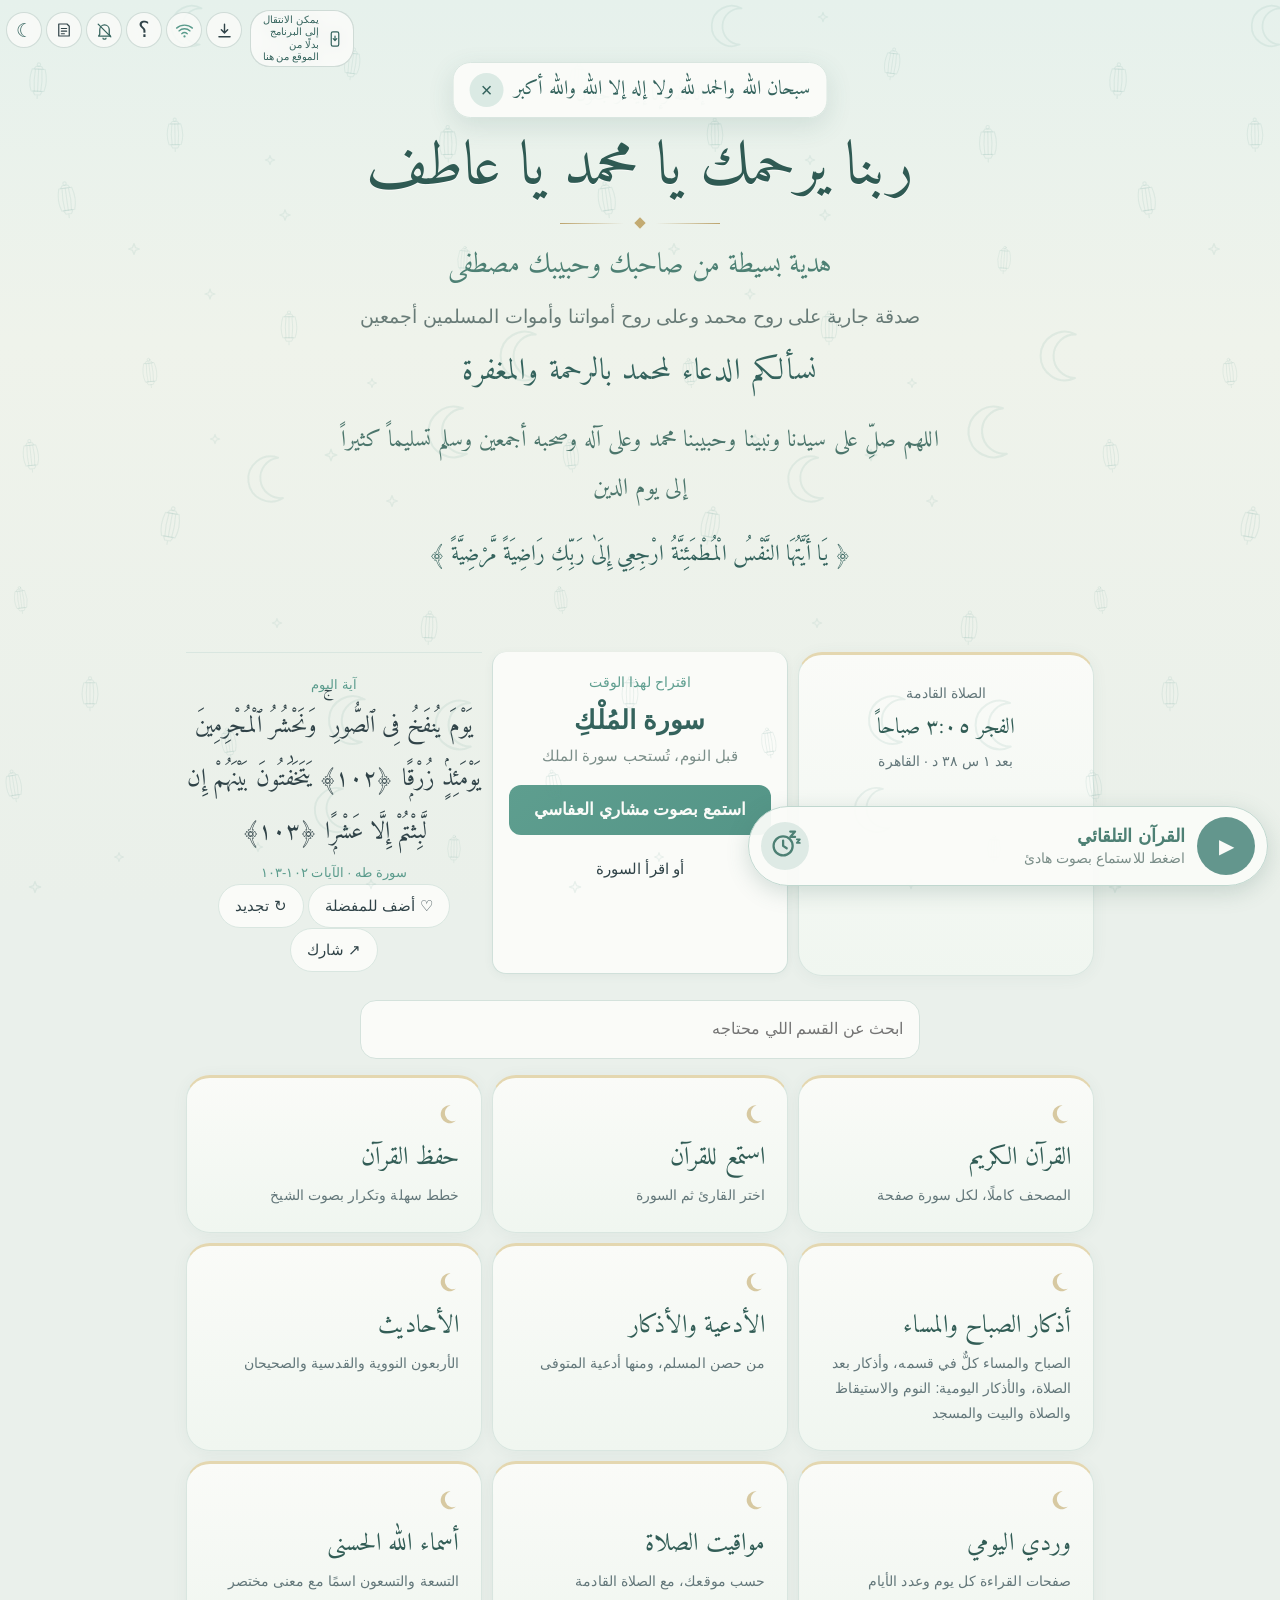
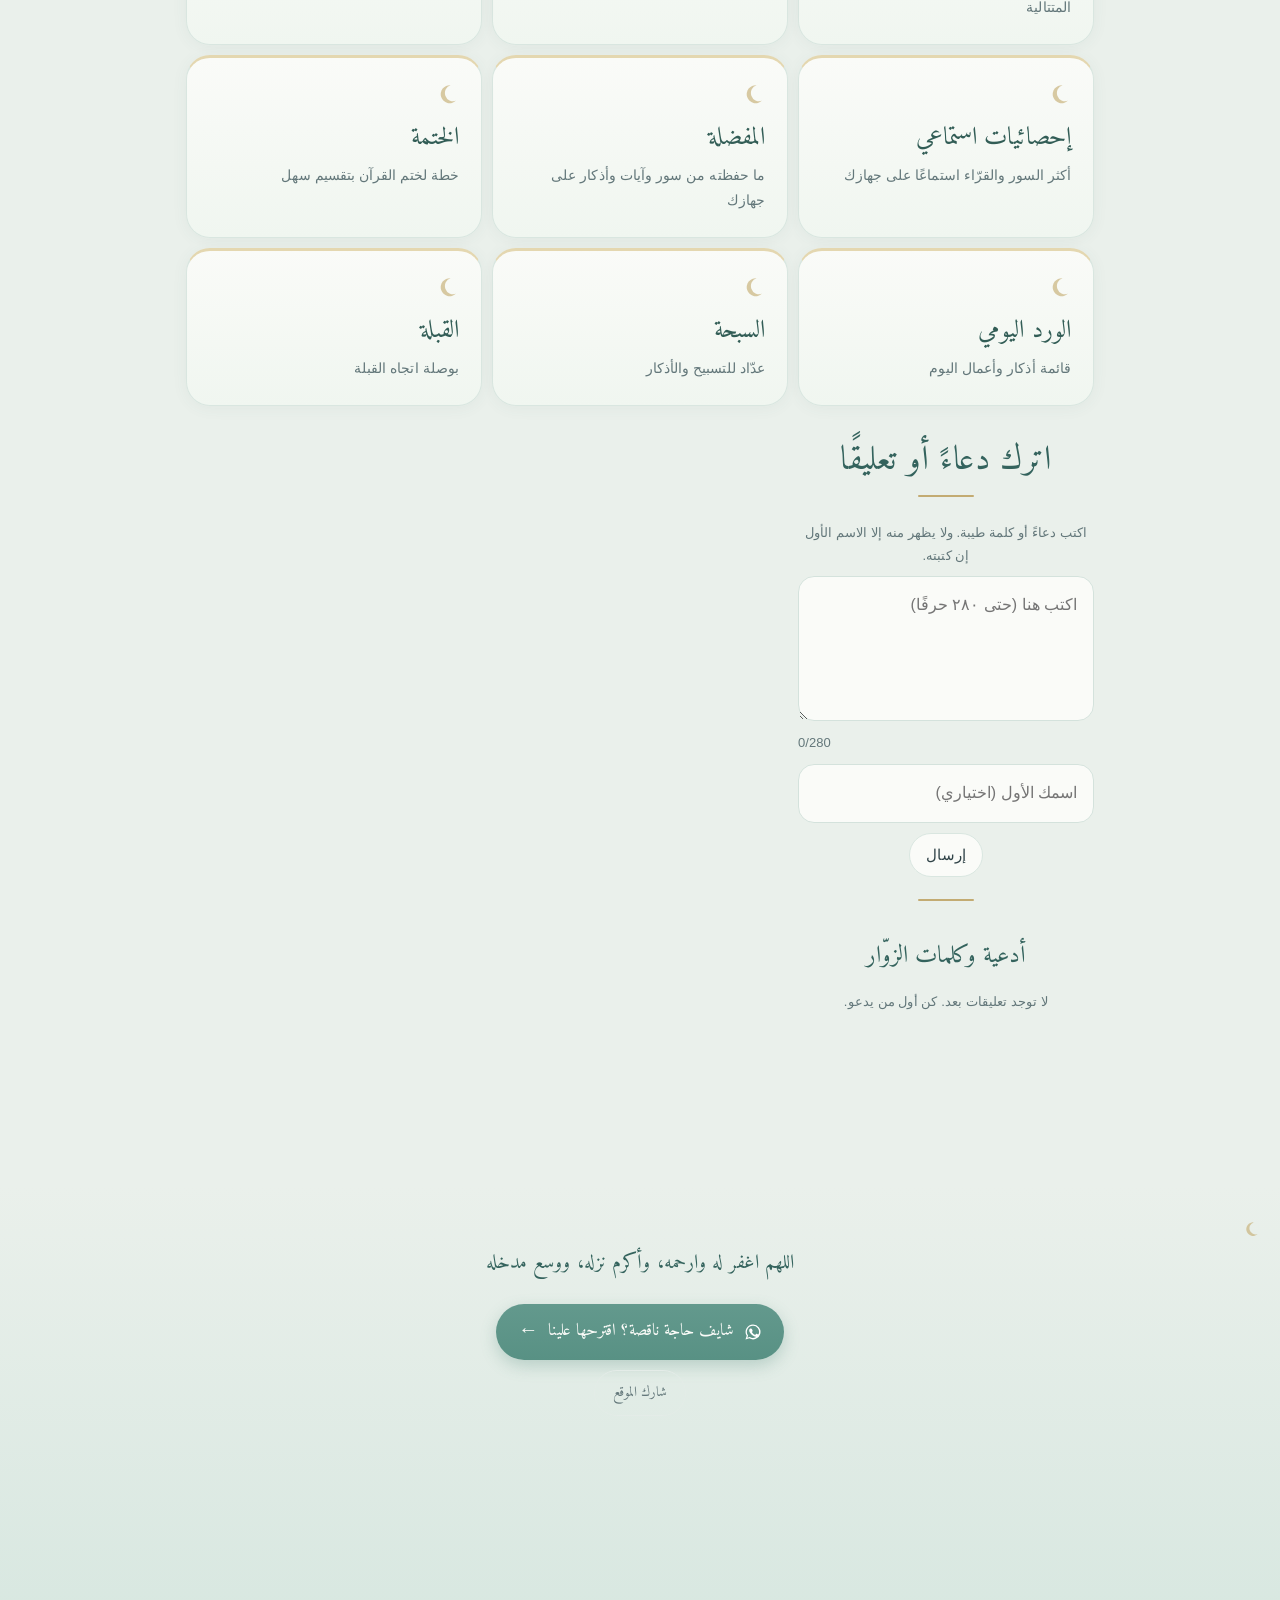
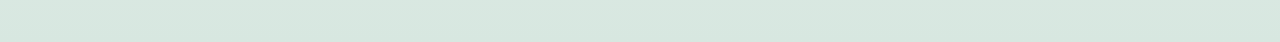
==== commit adf5bc6a: "Update index.html" ====
--- a/index.html
+++ b/index.html
@@ -28,8 +28,8 @@
 <script type="application/ld+json">{"@context": "https://schema.org", "@type": "WebSite", "name": "استمع صدقة جارية", "alternateName": ["استمع", "موقع استمع", "nova33g.github.io"], "url": "https://nova33g.github.io/", "inLanguage": "ar", "description": "استمع صدقة جارية على روح أمواتنا: قرآن كريم بأصوات كبار القراء، أذكار وأدعية وأحاديث، حفظ وختمة ومواقيت الصلاة."}</script>
 <script>try{if(localStorage.getItem('mem.night')==='true')document.documentElement.setAttribute('data-night','')}catch(e){}</script>
 <meta name="theme-color" content="#e3efea" />
-  <script type="module" crossorigin src="./2-app.js?v=143"></script>
-  <link rel="stylesheet" crossorigin href="./1-style.css?v=143">
+  <script type="module" crossorigin src="./2-app.js?v=144"></script>
+  <link rel="stylesheet" crossorigin href="./1-style.css?v=144">
 <script>try{localStorage.removeItem('skipgc');var q=location.search;if(/[?&]owner=0/.test(q)){localStorage.removeItem('mem-owner')}else if(/[?&]owner/.test(q)){localStorage.setItem('mem-owner','1')}if(/[?&]owner/.test(q)){history.replaceState(null,'',location.pathname+location.hash)}if(localStorage.getItem('mem-owner')==='1')window.goatcounter={no_onload:true}}catch(e){}</script>
 <script data-goatcounter="https://mhmd-sadaqa.goatcounter.com/count" async src="//gc.zgo.at/count.js"></script>
 <script>window.addEventListener("beforeinstallprompt",function(e){e.preventDefault();window.__bip=e;window.dispatchEvent(new Event("mem-install-ready"))});</script>
--- a/1-style.css
+++ b/1-style.css
@@ -1 +1 @@
-@font-face{font-family:Amiri;src:url(./4-Amiri-Regular-DuMToiWY.ttf) format("truetype");font-weight:400;font-display:swap}@font-face{font-family:Tajawal;src:url(./7-Tajawal-Regular-lomV3N7R.ttf) format("truetype");font-weight:400;font-display:swap}@font-face{font-family:Tajawal;src:url(./6-Tajawal-Medium-xUoGaSp_.ttf) format("truetype");font-weight:500;font-display:swap}@font-face{font-family:Tajawal;src:url(./5-Tajawal-Bold-N9U1XsUl.ttf) format("truetype");font-weight:700;font-display:swap}@font-face{font-family:Tajawal;src:url(./4-Amiri-Regular-DuMToiWY.ttf) format("truetype");font-weight:400 700;unicode-range:U+06D6-06ED;font-display:swap}:root{--glow:#f1f6f2;--c0:#eaf0ed;--c1:#3c6a64;--c2:#63968d;--c3:#d9e7e1;--c4:#c4b182;--c5:#fafbf8;--c6:#dde7e3;--c7:#374845;--c8:#738486;--c9:#ddeae5;--c10:#7b8e89;--c11:#fafbf8;--c12:#d6c8a3;--c13:rgba(99,150,141,.25);--c14:rgba(60,106,100,.06);--c15:#e7dec6;--c16:rgba(60,106,100,.1);--c17:#f0f6f3;--c18:#abcec5;--c19:rgba(99,150,141,.3);--c20:rgba(196,177,130,.28);--c21:#4d8074;--c22:#687b77;--c23:#4c766c;--c24:#d9e5e0;--c25:rgba(250,251,248,.95);--c26:rgba(73,112,103,.14);--c27:#deeae5;--c28:#6d7f7a;--c29:#e4ece8;--c30:#e9f2ed;--c31:#e0e9e5;--c32:#dae6e1;--c33:#c0d7cf;--c34:rgba(73,112,103,.22);--c35:#d0e0da;--c36:rgba(60,106,100,.12);--c37:#5d958b;--c38:#e7efeb;--c39:rgba(60,106,100,.05);--c40:rgba(99,150,141,.16);--c41:rgba(234,240,237,.86);--c42:rgba(221,231,227,.7);--c43:rgba(73,112,103,.28);--c44:rgba(250,251,248,.96);--c45:rgba(60,106,100,.14);--c46:#34635d;--c47:#5a9b8c;--c48:#dbeae4;--c49:#bca36c;--c50:#ebf1ec;--c51:#d9e6e0;--c52:#304348;--c53:#63777a;--c54:#e6f1ec;--c55:#eff3eb;--c56:#eaf0ea;--c57:#eaf0eb;--c58:#f8f1df;--c59:rgba(248,241,223,0);--c60:#d7e9e2;--c61:#dceae3;--c62:#2f5a53;--c63:#718883;--c64:#e4d7b0;--c65:#f0f6f0;--c66:#325d56;--c67:#cadcd4;--c68:#e3f0ea;--c69:#f2f5f2;--c70:#5e9e8f;--c71:#549587;--c72:#549587;--c73:#4d8d7f;--c74:rgba(90,155,140,.3);--c75:#d4e2dc;--c76:rgba(235,241,236,.88);--c77:#d7e7e0;--c78:#c3ab72;--c79:rgba(250,251,248,.97);--c80:rgba(188,163,108,.3);--c81:rgba(250,251,248,.7);--c82:rgba(52,99,93,.18);--c83:rgba(114,166,149,.18);--c84:rgba(114,166,149,.22);--c85:#63998d;--c86:#589184;--c87:rgba(74,132,117,.28);--c88:rgba(99,153,141,.4);--c89:rgba(99,153,141,0);--c90:rgba(99,153,141,.22);--c91:rgba(52,99,93,.15);--c92:rgba(52,99,93,.2);--c93:#e4eeea;--c94:#efe2e2;--c95:#865858;--c96:#6a8680;--c97:rgba(250,251,248,.85)}html[data-night]{color-scheme:dark;--glow:#2a2b2d;--c0:#2d2f31;--c1:#6d7074;--c2:#bcbec1;--c3:#3a3b3d;--c4:#b9a46f;--c5:#1c1d1e;--c6:#3a3b3d;--c7:#e6e6e3;--c8:#bcbec1;--c9:#3a3b3d;--c10:#a8aaad;--c11:#1c1d1e;--c12:#4a4c4f;--c13:rgba(188,190,193,.25);--c14:rgba(0,0,0,.1);--c15:#3a3b3d;--c16:rgba(0,0,0,.16);--c17:#18191a;--c18:#4a4c4f;--c19:rgba(188,190,193,.3);--c20:rgba(185,164,111,.28);--c21:#6d7074;--c22:#bcbec1;--c23:#bcbec1;--c24:#3a3b3d;--c25:rgba(28,29,30,.95);--c26:rgba(0,0,0,.22);--c27:#3a3b3d;--c28:#bcbec1;--c29:#2d2f31;--c30:#2d2f31;--c31:#3a3b3d;--c32:#3a3b3d;--c33:#4a4c4f;--c34:rgba(0,0,0,.35);--c35:#3a3b3d;--c36:rgba(0,0,0,.19);--c37:#9a9da1;--c38:#2d2f31;--c39:rgba(0,0,0,.08);--c40:rgba(188,190,193,.16);--c41:rgba(45,47,49,.86);--c42:rgba(58,59,61,.7);--c43:rgba(0,0,0,.45);--c44:rgba(28,29,30,.96);--c45:rgba(0,0,0,.22);--c46:#e6e6e3;--c47:#9a9da1;--c48:#3a3b3d;--c49:#b9a46f;--c50:#2d2f31;--c51:#3a3b3d;--c52:#e6e6e3;--c53:#bcbec1;--c54:#2d2f31;--c55:#2d2f31;--c56:#2d2f31;--c57:#2d2f31;--c58:#2d2f31;--c59:rgba(45,47,49,0);--c60:#3a3b3d;--c61:#3a3b3d;--c62:#e6e6e3;--c63:#bcbec1;--c64:#4a4c4f;--c65:#18191a;--c66:#e6e6e3;--c67:#3a3b3d;--c68:#2d2f31;--c69:#18191a;--c70:#9a9da1;--c71:#9a9da1;--c72:#9a9da1;--c73:#9a9da1;--c74:rgba(154,157,161,.3);--c75:#3a3b3d;--c76:rgba(45,47,49,.88);--c77:#3a3b3d;--c78:#b9a46f;--c79:rgba(28,29,30,.97);--c80:rgba(185,164,111,.3);--c81:rgba(28,29,30,.7);--c82:rgba(0,0,0,.29);--c83:rgba(154,157,161,.18);--c84:rgba(154,157,161,.22);--c85:#bcbec1;--c86:#9a9da1;--c87:rgba(0,0,0,.45);--c88:rgba(188,190,193,.4);--c89:rgba(188,190,193,0);--c90:rgba(188,190,193,.22);--c91:rgba(0,0,0,.24);--c92:rgba(0,0,0,.32);--c93:#2d2f31;--c94:#2d2f31;--c95:#bcbec1;--c96:#bcbec1;--c97:rgba(28,29,30,.85)}html[data-night] body{background:#0f1011;color:#e6e6e3}html[data-night] .mem{background:linear-gradient(180deg,#0a0a0b 0,#141516,#1b1c1e) fixed!important}html[data-night] .mem-hero{background:radial-gradient(120% 70% at 50% 0%,#ffffff0f 0,#fff0 60%)!important}html,body,#root{margin:0;min-height:100%}body{background:var(--c0)}.mem{--deep: var(--c1);--teal: var(--c2);--soft: var(--c3);--sand: var(--c4);--bg: var(--c0);--paper: var(--c5);--line: var(--c6);--ink: var(--c7);--ink2: var(--c8);font-family:Tajawal,sans-serif;color:var(--ink);background:var(--bg);font-size:16px;line-height:1.8;min-height:100vh}.mem *{box-sizing:border-box}.mem a{color:inherit;text-decoration:none}.mem-hero{text-align:center;padding:60px 20px 34px;position:relative;overflow:hidden;background:linear-gradient(180deg,var(--c9),var(--c0))}.mem-pat{position:absolute;top:0;right:0;bottom:0;left:0;width:100%;height:100%;pointer-events:none}.mem-hero>*:not(.mem-pat){position:relative}.mem-name2{margin:0 0 20px;font-family:Amiri,serif;font-size:28px;color:var(--c10);letter-spacing:.02em}.mem-heart{width:24px;height:24px;vertical-align:-3px;fill:var(--c11);stroke:var(--c12);stroke-width:1.4;filter:drop-shadow(0 1px 2px var(--c13))}.mem-bismillah{margin:0;font-family:Amiri,serif;font-size:18px;color:var(--teal)}.mem-title{font-family:Amiri,serif;font-weight:400;font-size:min(44px,8.4vw);white-space:nowrap;line-height:1.5;margin:10px 0 0;color:var(--deep);text-shadow:0 1px 0 var(--c11)}.mem-orn{display:flex;align-items:center;justify-content:center;gap:12px;margin:4px 0 14px}.mem-orn span{width:64px;height:1px;background:linear-gradient(90deg,transparent,var(--sand))}.mem-orn span:last-child{transform:scaleX(-1)}.mem-orn i{width:8px;height:8px;transform:rotate(45deg);background:var(--sand)}.mem-hv{max-width:640px;margin:0 auto;color:var(--deep);font-size:22px!important;line-height:2.2!important}.mem-quran{font-family:Amiri,serif;font-size:26px;line-height:2.3;margin:0}.mem-num{font-size:15px;color:var(--sand);font-family:Amiri,serif}.mem-top{padding:14px 18px 0;max-width:820px;margin:0 auto}.mem-top a{color:var(--deep);font-weight:700}.mem-main{padding:14px 16px 8px;max-width:820px;margin:0 auto}.mem-grid{display:grid;grid-template-columns:1fr;gap:10px;margin:14px 0}@media (min-width: 560px){.mem-grid{grid-template-columns:1fr 1fr}}@media (min-width: 900px){.mem-home{grid-template-columns:1fr 1fr 1fr}.mem-main:has(.mem-home){max-width:940px}}.mem-hcard{display:flex;flex-direction:column;gap:2px;padding:22px 20px;background:var(--paper);border:1px solid var(--line);border-radius:22px;box-shadow:0 2px 14px var(--c14);border-top:3px solid var(--c15);transition:transform .15s,box-shadow .15s}.mem-hcard:hover{transform:translateY(-2px);box-shadow:0 8px 20px var(--c16)}.mem-hcard b{font-family:Amiri,serif;font-size:25px;font-weight:400;color:var(--deep)}.mem-hcard small{color:var(--ink2);font-size:14px}.mem-tile{display:flex;align-items:center;gap:12px;min-height:60px;padding:10px 16px;background:var(--paper);border:1px solid var(--line);border-radius:16px}.mem-tile:hover{background:var(--soft)}.mem-tile b{display:block;font-weight:500;color:var(--deep);line-height:1.5}.mem-tile small{display:block;color:var(--ink2);font-size:13px}.mem-tn{flex:none;width:38px;height:38px;border-radius:50%;background:var(--soft);color:var(--deep);display:inline-flex;align-items:center;justify-content:center;font-size:15px}.mem-sec{background:var(--paper);border:1px solid var(--line);border-radius:22px;padding:22px 18px;margin:10px 0}.mem-back{display:inline-block;color:var(--teal)!important;font-size:15px;min-height:40px}.mem-h2{font-family:Amiri,serif;font-weight:400;font-size:30px;line-height:1.6;margin:0;color:var(--deep);text-align:center}.mem-rule{width:56px;height:2px;background:var(--sand);margin:6px auto 16px;border-radius:2px}.mem-p{margin:0 0 14px;color:var(--ink2)}.mem-cap{margin:8px 0 0;font-size:13px;color:var(--ink2)}.mem-input{width:100%;font:inherit;font-size:16px;color:var(--ink);background:var(--c17);border:1px solid var(--line);border-radius:14px;padding:12px 14px}.mem-input:focus{outline:2px solid var(--teal);outline-offset:1px}.mem-chip{display:inline-flex;align-items:center;min-height:44px;padding:0 16px;border:1px solid var(--line);border-radius:24px;background:var(--c17);color:var(--ink);font:inherit;font-size:15px;cursor:pointer}.mem-chip[data-on=true]{background:var(--teal);border-color:var(--teal);color:var(--c11);font-weight:700}.mem-chips{display:flex;flex-wrap:wrap;gap:8px;margin:14px 0;align-items:center}.mem-list{display:flex;flex-wrap:wrap;gap:8px;max-height:230px;overflow-y:auto;padding:4px 2px;margin:12px 0}.mem-ayahs{text-align:justify;text-align-last:center;padding:8px 4px}.mem-bsm{text-align:center;color:var(--deep);font-size:26px}.mem-pager{display:flex;justify-content:space-between;gap:8px;flex-wrap:wrap;margin-top:18px}.mem-card{border-top:1px solid var(--line);padding:18px 0}.mem-card:first-of-type{border-top:0}.mem-card .mem-quran{font-size:23px;line-height:2.1}.mem-src{color:var(--teal);font-size:13px;margin:2px 0 0;font-weight:500}.mem-copy,.mem-btn{display:inline-flex;align-items:center;min-height:44px;padding:0 18px;border-radius:24px;border:1px solid var(--line);background:var(--soft);color:var(--deep)!important;font:inherit;font-size:15px;cursor:pointer}.mem-counter{text-align:center;padding:8px 0}.mem-count{font-family:Amiri,serif;font-size:84px;line-height:1.3;color:var(--deep)}.mem-bead{width:170px;height:170px;border-radius:50%;border:0;background:radial-gradient(circle at 35% 30%,var(--c18),var(--teal));color:var(--c11);font:inherit;font-size:22px;font-weight:700;cursor:pointer;margin:8px auto;display:block;box-shadow:0 10px 24px var(--c19)}.mem-bead:active{transform:scale(.97)}.mem-row{display:flex;gap:8px;flex-wrap:wrap;justify-content:center;margin-top:8px}.mem-rows{border-top:1px solid var(--line);margin:8px 0}.mem-rowitem{display:flex;justify-content:space-between;gap:16px;align-items:baseline;padding:12px 0;border-bottom:1px solid var(--line)}.mem-rowitem b{display:block;font-weight:700}.mem-rowitem small{display:block;color:var(--ink2);font-size:13px}.mem-rowitem em{font-style:normal;font-weight:700;color:var(--deep);white-space:nowrap}.mem-check{display:flex;align-items:center;gap:14px;min-height:56px;padding:8px 0;border:0;border-top:1px solid var(--line);cursor:pointer;width:100%;background:transparent;font:inherit;color:var(--ink);text-align:start}.mem-box{flex:none;width:26px;height:26px;border-radius:8px;border:1.5px solid var(--teal);display:inline-flex;align-items:center;justify-content:center;color:var(--c11)}.mem-check[aria-pressed=true] .mem-box{background:var(--teal)}.mem-check[aria-pressed=true] .mem-name{color:var(--ink2);text-decoration:line-through}.mem-name{font-weight:700;display:block}.mem-detail{color:var(--ink2);font-size:13px;display:block}.mem-foot{text-align:center;font-family:Amiri,serif;font-size:20px;color:var(--deep);background:var(--soft);margin-top:28px;padding:32px 20px}.mem-h3{font-family:Amiri,serif;font-weight:400;font-size:24px;margin:18px 0 4px;color:var(--deep);text-align:center}.mem-hd.is-clamped{display:-webkit-box;-webkit-line-clamp:4;-webkit-box-orient:vertical;overflow:hidden}.mem-hd{font-size:21px;line-height:2.1}.mem-more{background:transparent;border:0;color:var(--teal);font:inherit;font-weight:700;min-height:44px;cursor:pointer;padding:0}.mem-player{background:var(--soft);border:1px solid var(--line);color:var(--ink);border-radius:20px;padding:22px 16px;text-align:center;margin-top:8px}.mem-pname{font-family:Amiri,serif;font-size:26px;color:var(--deep)}.mem-psub{color:var(--ink2);margin-bottom:12px}.mem-audio{display:none}.mem-play{min-height:52px;padding:0 34px;border-radius:28px;border:0;background:var(--teal);color:var(--c11);font:inherit;font-size:17px;font-weight:700;cursor:pointer}.mem-cur{background:var(--c20);border-radius:8px}.mem-lab{margin:18px 0 6px;font-weight:700;color:var(--deep)}.mem-step{display:inline-flex;gap:8px}.mem-steps{margin:8px 0;padding-inline-start:22px;color:var(--ink2)}.mem-steps li{margin:6px 0}@media (min-width: 768px){.mem-hero{padding:80px 40px 44px}.mem-title{font-size:62px}.mem-name2{font-size:34px}.mem-sec{padding:32px 40px}.mem-quran{font-size:30px}.mem-card .mem-quran{font-size:26px}}.mem-star{display:block;width:24px;height:24px;margin-bottom:8px}.mem .mem-hv{margin:0 auto}.mem-bgbtn{position:fixed;left:12px;right:12px;bottom:12px;z-index:50;display:flex;align-items:center;gap:8px;padding:6px 8px;border-radius:999px;border:1px solid var(--c24);background:var(--c25);color:var(--c21);box-shadow:0 2px 12px var(--c26);max-width:420px}.mem-bgb{width:40px;height:40px;flex:none;border-radius:50%;border:0;background:var(--c27);color:var(--c21);font-size:14px;cursor:pointer}.mem-bgt{flex:1;display:flex;flex-direction:column;min-width:0;line-height:1.4}.mem-bgt b{font-size:14px;font-weight:600;white-space:nowrap;overflow:hidden;text-overflow:ellipsis}.mem-bgt small{font-size:12px;color:var(--c10);white-space:nowrap;overflow:hidden;text-overflow:ellipsis}.mem-prog{display:flex;align-items:center;gap:10px;margin-top:14px;font-size:13px;color:var(--c28);direction:ltr}.mem-prog input{flex:1;accent-color:var(--c2)}.mem-srow{display:flex;align-items:center;border-bottom:1px solid var(--c29)}.mem-srow:last-child{border-bottom:0}.mem-srow .mem-ritem{flex:1;border-bottom:0}.mem-srow[data-on=true]{background:var(--c27)}.mem-sread{padding:0 18px;color:var(--c2);font-size:14px;text-decoration:none}.mem-main{padding-bottom:80px}.mem-gift{font-family:Amiri,serif;font-size:24px;color:var(--c21);margin:14px 0 6px}.mem-sadaqa{font-size:17px;line-height:2;color:var(--c22);max-width:560px;margin:0 auto 10px}.mem-salat{font-family:Amiri,serif;font-size:20px;line-height:2.1;color:var(--c23);max-width:600px;margin:0 auto 18px}.mem-lbox{background:var(--c30);border:1px solid var(--c31);border-radius:20px;padding:16px;margin:4px 0 22px}.mem-lrow{display:flex;flex-direction:column;gap:12px;align-items:stretch}.mem-lchg{display:flex;flex-direction:column;align-items:center;gap:2px;padding:10px 14px;border:1px solid var(--c31);border-radius:16px;background:var(--c11);color:var(--deep);font:inherit;font-size:16px;cursor:pointer}.mem-lchg small{color:var(--c10);font-size:13px}.mem-rpick{margin-top:14px}.mem-rlist{display:flex;flex-direction:column;max-height:340px;overflow-y:auto;margin-top:12px;border:1px solid var(--c32);border-radius:16px;background:var(--c11)}.mem-ritem{display:flex;align-items:center;min-height:52px;padding:0 18px;border:0;border-bottom:1px solid var(--c29);background:transparent;color:var(--ink)!important;font:inherit;font-size:16px;text-align:right;cursor:pointer;text-decoration:none}.mem-ritem:last-child{border-bottom:0}.mem-ritem[data-on=true]{background:var(--c27);color:var(--deep)!important;font-weight:700}.mem-lbox .mem-play{width:100%}@media (min-width: 768px){.mem-gift{font-size:28px}.mem-sadaqa{font-size:19px}.mem-salat{font-size:23px}.mem-lrow{flex-direction:row}.mem-lbox .mem-play{width:auto;min-width:200px}.mem-lchg{flex:1}}.mem-step{display:flex;flex-direction:column;gap:10px;margin-top:8px}.mem-lab{font-size:15px;color:var(--c22);margin-top:10px}.mem-sug{margin-top:0;max-height:280px}.mem-select{-moz-appearance:none;appearance:none;-webkit-appearance:none;background:var(--c11);font:inherit;font-size:16px;min-height:52px}.mem-go{margin-top:18px;width:100%}.mem-go:disabled{opacity:.45;cursor:default}.mem-now{text-align:center;padding:18px 4px 8px;display:flex;flex-direction:column;gap:12px;align-items:stretch}.mem-nowr{font-family:Amiri,serif;font-size:30px;color:var(--deep);margin:0}.mem-nows{font-size:18px;color:var(--c22);margin:0 0 8px}.mem-now .mem-sread{padding:10px}.mem-bgbtn{padding:10px 12px!important;gap:12px!important;max-width:520px!important;bottom:14px!important;border:1.5px solid var(--c33)!important;box-shadow:0 6px 22px var(--c34)!important}.mem-bgb{width:48px!important;height:48px!important;font-size:18px!important}.mem-bgmain{width:58px!important;height:58px!important;background:var(--c2)!important;color:var(--c11)!important;font-size:20px!important}.mem-bgt b{font-size:18px!important}.mem-bgt small{font-size:14px!important}.mem-main{padding-bottom:110px}.mem-vlink{align-self:flex-start;background:none;border:0;color:var(--c2);font:inherit;font-size:15px;padding:6px 0;cursor:pointer;text-decoration:underline}.mem-didyou{font-size:14px;color:var(--c28);margin:2px 0 -4px}.mem-vh{background:var(--c30);border:1px solid var(--c31);border-radius:18px;padding:14px;display:flex;flex-direction:column;gap:10px}.mem-vnote{font-size:13px;color:var(--c28);line-height:1.8;margin:0}.mem-vrow{display:flex;align-items:center;border-bottom:1px solid var(--c32)}.mem-vrow:last-child{border-bottom:0}.mem-vrow .mem-ritem{flex:1;flex-direction:column;align-items:flex-start;justify-content:center;gap:2px;padding:8px 6px}.mem-vrow small{color:var(--c10);font-size:12px}.mem-vtry{border:1px solid var(--c35);background:var(--c11);color:var(--c21);border-radius:16px;padding:8px 12px;font:inherit;font-size:13px;cursor:pointer}html{-webkit-tap-highlight-color:transparent;scroll-behavior:smooth}.mem{-webkit-font-smoothing:antialiased;letter-spacing:.005em}@keyframes memIn{0%{opacity:0;transform:translateY(10px)}to{opacity:1;transform:none}}@keyframes memFade{0%{opacity:0}to{opacity:1}}@keyframes memUp{0%{opacity:0;transform:translateY(24px)}to{opacity:1;transform:none}}.mem-main{animation:memIn .5s cubic-bezier(.2,.7,.2,1) both}.mem-hero>*:not(.mem-pat){animation:memIn .9s cubic-bezier(.2,.7,.2,1) both}.mem-hero>.mem-title{animation-delay:.08s}.mem-hero>.mem-orn{animation-delay:.16s}.mem-hero>.mem-gift{animation-delay:.24s}.mem-hero>.mem-sadaqa{animation-delay:.32s}.mem-hero>.mem-name2{animation-delay:.4s}.mem-hero>.mem-salat{animation-delay:.48s}.mem-hero>.mem-hv{animation-delay:.56s}.mem-home .mem-hcard{animation:memIn .6s cubic-bezier(.2,.7,.2,1) both}.mem-home .mem-hcard:nth-child(2){animation-delay:.05s}.mem-home .mem-hcard:nth-child(3){animation-delay:.1s}.mem-home .mem-hcard:nth-child(4){animation-delay:.15s}.mem-home .mem-hcard:nth-child(5){animation-delay:.2s}.mem-home .mem-hcard:nth-child(6){animation-delay:.25s}.mem-home .mem-hcard:nth-child(n+7){animation-delay:.3s}.mem-hcard,.mem-tile,.mem-chip,.mem-ritem,.mem-play,.mem-lchg,.mem-vtry,.mem-bgb,.mem-input{transition:transform .18s ease,box-shadow .25s ease,background-color .25s ease,border-color .25s ease,color .2s ease,opacity .2s ease}.mem-hcard{border-radius:24px;padding:24px 22px;box-shadow:0 2px 16px var(--c14)}.mem-hcard:hover,.mem-tile:hover{transform:translateY(-3px);box-shadow:0 10px 26px var(--c36)}.mem-hcard:active,.mem-tile:active,.mem-chip:active,.mem-play:active,.mem-lchg:active,.mem-ritem:active,.mem-bgb:active{transform:scale(.97)}.mem-chip:hover{border-color:var(--teal);background:var(--c11)}.mem-play:hover{background:var(--c37);box-shadow:0 6px 18px var(--c19)}.mem-ritem:hover,.mem-srow:hover{background:var(--c38)}.mem-sec{border-radius:26px;padding:26px 20px;box-shadow:0 2px 18px var(--c39)}.mem-h2{font-size:34px;letter-spacing:.01em}.mem-p{line-height:1.95}.mem-input{border-radius:16px;padding:14px 16px;background:var(--c11)}.mem-input:focus{outline:0;border-color:var(--teal);box-shadow:0 0 0 4px var(--c40)}.mem-top{position:sticky;top:0;z-index:40;max-width:none;padding:12px 18px;background:var(--c41);-webkit-backdrop-filter:blur(10px);backdrop-filter:blur(10px);border-bottom:1px solid var(--c42)}.mem-top a{display:inline-block;max-width:820px;margin:0 auto}.mem-top{text-align:right}.mem-quran.mem-ayahs{line-height:2.5}.mem-foot{text-align:center;padding:34px 20px 130px;margin-top:30px;background:linear-gradient(180deg,transparent,var(--c3));color:var(--deep);font-family:Amiri,serif;font-size:20px;line-height:2}.mem-fo{display:block;color:var(--sand);font-size:14px;margin-bottom:6px}.mem-bgbtn{animation:memUp .7s .5s cubic-bezier(.2,.7,.2,1) both;padding-bottom:calc(10px + env(safe-area-inset-bottom))!important}.mem-bgbtn:hover{box-shadow:0 8px 26px var(--c43)!important}.mem-sug,.mem-vh{animation:memIn .3s ease both}.mem-stats{display:grid;grid-template-columns:1fr 1fr;gap:12px;margin-top:8px}.mem-stat{background:var(--c30);border:1px solid var(--c31);border-radius:20px;padding:18px 10px;text-align:center;display:flex;flex-direction:column;gap:4px}.mem-stat b{font-family:Amiri,serif;font-size:40px;font-weight:400;color:var(--deep);line-height:1.3}.mem-stat span{color:var(--ink2);font-size:15px}.mem-stat-t{grid-column:1 / -1;background:var(--c27)}@media (prefers-reduced-motion: reduce){*,*:before,*:after{animation:none!important;transition:none!important;scroll-behavior:auto!important}}.mem-daynav{display:flex;align-items:center;justify-content:space-between;gap:8px;background:var(--c30);border:1px solid var(--c31);border-radius:18px;padding:10px}.mem-daynav span{display:flex;flex-direction:column;line-height:1.5;color:var(--deep)}.mem-daynav small{color:var(--ink2);font-size:13px}.mem-daynav .mem-chip:disabled{opacity:.4}.mem-nows{margin:0;color:var(--ink2)}.mem-name2{cursor:default;-webkit-user-select:none;user-select:none}.mem-lab{display:block;font-weight:700;color:var(--deep);margin:18px 0 6px;font-size:15px}.mem-step>.mem-lab:first-child{margin-top:4px}.mem-didyou{margin:6px 2px 4px}.mem-chips{gap:8px}.mem-chips{flex-wrap:wrap}.mem-daynav{padding:8px;gap:6px}.mem-daynav span{text-align:center;white-space:nowrap;font-size:15px;flex:1}.mem-daynav .mem-chip{padding:8px 12px;font-size:14px;white-space:nowrap;min-height:40px}.mem-rem{position:fixed;top:62px;left:50%;transform:translate(-50%);z-index:60;display:flex;align-items:center;gap:10px;width:max-content;max-width:min(92vw,420px);padding:10px 10px 10px 16px;background:var(--c44);border:1px solid var(--line);border-radius:18px;box-shadow:0 8px 26px var(--c45);color:var(--deep);font-family:Amiri,serif;font-size:20px;line-height:1.6;animation:remIn .6s cubic-bezier(.2,.7,.2,1) both}.mem-rem-t{animation:memFade .8s ease both;padding-inline-start:6px}.mem-rem-x{flex:none;width:34px;height:34px;border-radius:50%;border:0;background:var(--soft);color:var(--deep);font-size:20px;line-height:1;cursor:pointer}@keyframes remIn{0%{opacity:0;transform:translate(-50%,-14px)}to{opacity:1;transform:translate(-50%)}}.mem{--deep: var(--c46);--teal: var(--c47);--soft: var(--c48);--sand: var(--c49);--bg: var(--c50);--paper: var(--c5);--line: var(--c51);--ink: var(--c52);--ink2: var(--c53);background:linear-gradient(180deg,var(--c54) 0,var(--c55) 38%,var(--c56) 100%) fixed}body{background:var(--c57)}.mem-hero{background:radial-gradient(120% 70% at 50% 0%,var(--c58) 0,var(--c59) 60%),linear-gradient(180deg,var(--c60) 0,var(--c61) 55%,var(--c50) 100%)}.mem-title{color:var(--c62)}.mem-name2{color:var(--c63)}.mem-hcard{border-top-color:var(--c64);background:linear-gradient(180deg,var(--c5),var(--c65))}.mem-hcard b{color:var(--c66)}.mem-hcard:hover,.mem-tile:hover{border-color:var(--c67)}.mem-tile:hover{background:var(--c68)}.mem-sec{background:linear-gradient(180deg,var(--c5),var(--c69))}.mem-play,.mem-bgb.mem-bgmain,.mem-chip[data-on=true]{background:linear-gradient(135deg,var(--c70),var(--c71))}.mem-chip[data-on=true]{border-color:var(--c71)}.mem-play:hover{background:linear-gradient(135deg,var(--c72),var(--c73));box-shadow:0 6px 18px var(--c74)}.mem-chip{background:var(--c11)}.mem-input{border-color:var(--c75)}.mem-top{background:var(--c76)}.mem-foot{background:linear-gradient(180deg,transparent,var(--c77));color:var(--c46)}.mem-orn i,.mem-rule{background:var(--c78)}.mem-p,.mem-cap,.mem-hcard small,.mem-tile small{color:var(--c53)}.mem-rem{background:var(--c79);border-color:var(--c51)}.mem-rem-x{background:var(--c48)}.mem-player,.mem-daynav,.mem-stat{background:var(--c68);border-color:var(--c51)}.mem-cur{background:var(--c80);border-radius:8px}.mem-dlall{margin-top:26px;padding:18px 16px;background:var(--c68);border:1px solid var(--c51);border-radius:20px;display:flex;flex-direction:column;gap:10px}.mem-dlall .mem-h3{margin:0}.mem-dlall .mem-sread:disabled{opacity:.5}.mem-bar{height:8px;background:var(--c11);border-radius:8px;overflow:hidden;border:1px solid var(--c51)}.mem-bar i{display:block;height:100%;background:linear-gradient(90deg,var(--c70),var(--c71));transition:width .4s ease}.mem-rep{display:flex;flex-direction:column;gap:8px;align-items:flex-start;margin:6px 0}.mem-repb{min-height:46px;padding:0 22px;border-radius:24px;border:1px solid var(--c67);background:var(--c68);color:var(--deep);font:inherit;font-weight:700;cursor:pointer;transition:transform .15s ease,background-color .25s ease}.mem-repb:active{transform:scale(.97)}.mem-repb[data-done=true]{background:linear-gradient(135deg,var(--c70),var(--c71));color:var(--c11);border-color:var(--c71)}.mem-adh-hero{margin:14px 0 4px}.mem-adh-hero b{font-size:26px}.mem-sugg{display:block;width:fit-content;margin:18px auto 0;padding:10px 18px;border-radius:999px;background:var(--c81);border:1px solid var(--c82);color:var(--c46);font-family:inherit;font-size:16px;text-decoration:none}.mem-tap{cursor:pointer;border-radius:8px;transition:background .25s}.mem-tap:active{background:var(--c83)}.mem-ayahs .mem-cur{background:var(--c84);border-radius:8px}.mem-foot .mem-sugg{display:flex;align-items:center;justify-content:center;gap:10px;width:fit-content;max-width:92%;margin:20px auto 0;padding:13px 22px;border-radius:999px;background:linear-gradient(180deg,var(--c85),var(--c86));color:var(--c11);border:0;font-size:17px;line-height:1.5;box-shadow:0 6px 16px var(--c87);animation:mem-hint 2.8s ease-in-out infinite;-webkit-tap-highlight-color:transparent}.mem-foot .mem-sugg:active{transform:scale(.97)}.mem-sarr{display:inline-block;font-size:20px;animation:mem-nudge 1.6s ease-in-out infinite}@keyframes mem-hint{0%,to{box-shadow:0 6px 16px var(--c87),0 0 0 0 var(--c88)}50%{box-shadow:0 6px 16px var(--c87),0 0 0 9px var(--c89)}}@keyframes mem-nudge{0%,to{transform:translate(0)}50%{transform:translate(-5px)}}@media (prefers-reduced-motion: reduce){.mem-foot .mem-sugg,.mem-sarr{animation:none}}.mem-bgbtn{position:fixed}.mem-sleepb{position:relative;font-size:20px}.mem-sleepb[data-on=true]{background:var(--c90)}.mem-sleept{position:absolute;bottom:-2px;font-size:10px;color:var(--c46);background:var(--c11);border-radius:8px;padding:0 4px}.mem-sleepm{position:absolute;bottom:calc(100% + 10px);inset-inline-start:6px;background:var(--c11);border:1px solid var(--c91);border-radius:18px;padding:12px;box-shadow:0 10px 30px var(--c92);display:flex;flex-direction:column;gap:6px;min-width:190px;z-index:5}.mem-sleepm p{margin:0 0 4px;font-size:14px;color:var(--c46)}.mem-sleepm button{border:0;background:var(--c93);color:var(--c46);border-radius:12px;padding:9px 12px;font:inherit;font-size:15px;text-align:right}.mem-sleepm .mem-sleepx{background:var(--c94);color:var(--c95)}.mem-sleepm small{font-size:12px;color:var(--c96)}.mem-night{position:fixed;top:10px;left:10px;z-index:60;width:40px;height:40px;border-radius:50%;border:1px solid var(--c92);background:var(--c97);color:var(--c46);font-size:19px;line-height:1;display:grid;place-items:center;padding:0;-webkit-backdrop-filter:blur(8px);backdrop-filter:blur(8px)}.mem-count{margin:6px 4px 0;font-size:13.5px;color:var(--c96)}.mem-hsearch{grid-column:1 / -1;max-width:560px;width:100%;margin:0 auto 6px}.mem-stay{margin:10px 0;padding:10px 14px;border-radius:14px;background:var(--c9);border:1px solid var(--c13);color:var(--deep);font-size:14px;line-height:1.8}.mem-det{margin-top:12px}.mem-det summary{cursor:pointer}.mem-det .mem-rlist{max-height:320px;overflow:auto;margin-top:8px}.mem-resume{grid-column:1 / -1;display:flex;flex-direction:column;gap:8px;margin-bottom:4px}.mem-resume .mem-play small{display:block;font-size:12px;opacity:.8;margin-top:2px}.mem-share{display:block;margin:10px auto 96px;padding:8px 18px;border-radius:999px;border:1px solid var(--c29);background:transparent;color:var(--ink2);font:inherit;font-size:14px;cursor:pointer}.mem-rem a.mem-rem-t{white-space:nowrap;text-decoration:none;color:inherit}.mem-fv{background:none;border:0;padding:0 4px;margin:0;font-size:17px;line-height:1;color:var(--sand);cursor:pointer;vertical-align:middle}.mem-fv[aria-pressed=true]{color:#b98a8a}.mem-fv:active{transform:scale(.85)}.mem-blank{display:inline-block;font:inherit;color:inherit;background:transparent;border:0;border-bottom:2px dashed var(--sand);padding:0 3px;margin:0 3px;min-height:1.3em;vertical-align:baseline;cursor:pointer;border-radius:4px}.mem-blank[data-r=true]{border-bottom-color:transparent;background:var(--c20)}.mem-updbtn{position:fixed;top:10px;left:58px;z-index:60;width:40px;height:40px;border-radius:50%;border:1px solid var(--c92);background:var(--c97);color:var(--c46);display:grid;place-items:center;text-decoration:none;-webkit-backdrop-filter:blur(8px);backdrop-filter:blur(8px)}.mem-upd{display:grid;gap:12px;margin-top:12px}.mem-upd-i{border:1px solid var(--c92);background:var(--c97);border-radius:18px;padding:14px 16px;text-align:right}.mem-upd-i h3{margin:0 0 2px;font-size:18px}.mem-upd-i b{display:block;margin-top:8px;font-size:14px;color:var(--c46)}.mem-upd-i ul{margin:4px 0 0;padding:0 18px 0 0;font-size:15px;line-height:1.8}.mem-upd-t{margin:0;font-size:16px;line-height:1.7}.mem-upd-t b{color:var(--c46);margin-left:6px}.mem-upd-i .mem-cap{margin:2px 0 0;text-align:right}.mem-upd-i .mem-cap{font-size:12.5px;white-space:nowrap}.mem-name2{font-size:23px;line-height:1.7;padding:0 14px}@media (min-width: 768px){.mem-name2{font-size:30px}}.mem-name2{color:var(--c46)}.mem-instbtn{position:fixed;top:10px;left:154px;z-index:60;max-width:104px;min-height:40px;border-radius:20px;gap:7px;grid-auto-flow:column;justify-content:start;text-align:right;font-size:9.5px;line-height:1.3;padding:3px 9px 3px 10px!important;border:1px solid var(--c92);background:var(--c97);color:var(--c46);display:grid;place-items:center;padding:0;-webkit-backdrop-filter:blur(8px);backdrop-filter:blur(8px)}.mem-sheet-bg{position:fixed;top:0;right:0;bottom:0;left:0;z-index:200;background:#283c3759;display:grid;align-items:end}.mem-sheet{background:var(--c97);border-radius:22px 22px 0 0;padding:22px 20px 26px;text-align:center}.mem-sheet h3{margin:0 0 10px;color:var(--c46);font-size:21px}.mem-sheet ol{text-align:right;padding-inline-start:22px;line-height:2;margin:0 0 10px}.mem-toast{position:fixed;left:50%;transform:translate(-50%);top:64px;z-index:210;max-width:84vw;background:var(--c97);color:var(--c46);border:1px solid var(--c92);border-radius:16px;padding:10px 16px;font-size:14px;text-align:center;-webkit-backdrop-filter:blur(8px);backdrop-filter:blur(8px)}.mem-rowx{display:flex;justify-content:space-between;align-items:center;gap:8px;padding:6px 0;font-size:14px}.mem-sgcard{text-align:center;margin:0 0 16px;padding:18px 16px 12px;border-radius:14px;display:flex;flex-direction:column;align-items:stretch;gap:0}.mem-sg-k{margin:0 0 6px;font-size:14px;color:var(--c70)}.mem-sg-t{font-size:26px;line-height:1.5;color:var(--c46)}.mem-sg-w{margin:2px 0 16px;font-size:15px;color:var(--c10)}.mem-sg-b{width:100%;min-height:50px;border-radius:12px;font-size:17px;padding:0 16px}.mem-sg-r{display:block;margin-top:12px;padding:8px;font-size:15px;color:var(--c46);text-decoration:none}.mem-sgcard{background:var(--c11);border:1px solid var(--c35);box-shadow:0 2px 10px var(--c14)}.mem-notif{position:fixed;top:10px;left:106px;z-index:60;width:40px;height:40px;border-radius:50%;border:1px solid var(--c92);background:var(--c97);color:var(--c46);display:grid;place-items:center;padding:0;-webkit-backdrop-filter:blur(8px);backdrop-filter:blur(8px);cursor:pointer}.mem-notif[aria-pressed=true]{background:var(--teal);border-color:var(--teal);color:var(--c11)}.mem-toast{position:fixed;top:58px;left:10px;right:10px;z-index:61;max-width:340px;margin:0 auto;padding:10px 14px;border-radius:14px;background:var(--c97);border:1px solid var(--c92);color:var(--ink);font-size:14px;line-height:1.6;text-align:center;box-shadow:0 6px 20px #0000001f}.mem-cd{display:flex;align-items:center;justify-content:space-between;gap:10px;max-width:420px;margin:8px auto 0;padding:10px 16px;border-radius:16px;border:1px solid var(--c92);background:linear-gradient(180deg,var(--c97),var(--c41));color:var(--ink);text-decoration:none;box-shadow:0 4px 16px #3c645f1a;animation:memIn .5s cubic-bezier(.2,.7,.2,1) both}.mem-cd[data-top=true]{margin-top:64px}.mem-cd small{display:block;font-size:12px;color:var(--c46);line-height:1.4}.mem-cd b{display:block;font-size:18px;line-height:1.5;font-weight:700}.mem-cd b i{font-style:normal;font-weight:400;font-size:14px;color:var(--ink2)}.mem-cd-l{text-align:right}.mem-cd-r{text-align:left;font-variant-numeric:tabular-nums}.mem-cd-r b{color:var(--deep);font-size:19px}html[data-cd] .mem-hero{padding-top:22px}@media (max-width: 420px){.mem-cd{margin-left:14px;margin-right:14px}.mem-cd b{font-size:17px}}.mem-sleepi{display:inline-flex;align-items:center;justify-content:center;line-height:0}.mem-sleepb{position:relative}.mem-sleepi svg{width:31px;height:31px}.mem-sleepm{max-height:60vh;overflow-y:auto}.mem-sleepm{display:grid!important;grid-template-columns:1fr 1fr;min-width:250px!important;max-height:70vh;overflow-y:auto}.mem-sleepm p,.mem-sleepm small,.mem-sleepm .mem-sleepx{grid-column:1 / -1}.mem-sleepm button{text-align:center!important;padding:10px 6px!important}.mem-guidebtn{position:fixed;top:10px;left:154px;z-index:60;width:40px;height:40px;border-radius:50%;border:1px solid var(--c92);background:var(--c97);color:var(--c46);display:grid;place-items:center;text-decoration:none;font-size:22px;line-height:1;-webkit-backdrop-filter:blur(8px);backdrop-filter:blur(8px)}.mem-instbtn{left:250px!important;max-width:104px}.mem-offbtn{position:fixed;top:10px;left:202px;z-index:60;width:40px;height:40px;border-radius:50%;border:1px solid var(--c92);background:var(--c97);color:var(--teal);display:inline-flex;align-items:center;justify-content:center;padding:0;cursor:pointer}.mem-offbtn[aria-pressed=true]{background:var(--teal);border-color:var(--teal);color:var(--c11)}.mem-dlg{position:fixed;top:0;right:0;bottom:0;left:0;z-index:200;background:#283c3759;display:flex;align-items:center;justify-content:center;padding:20px}.mem-dlg-b{background:var(--c97);border-radius:22px;padding:22px 18px;max-width:340px;text-align:center;box-shadow:0 10px 40px #0003}.mem-upd-i li a{color:inherit;font-weight:700}.mem-top~.mem-instbtn,.mem-top~.mem-foot .mem-instbtn{width:40px;max-width:40px!important;padding:0!important;justify-content:center!important;border-radius:50%!important}.mem-top~.mem-instbtn span,.mem-top~.mem-foot .mem-instbtn span{display:none}.mem-top~.mem-instbtn,.mem-top~.mem-foot .mem-instbtn{display:none!important}.mem-night,.mem-updbtn,.mem-notif,.mem-guidebtn,.mem-offbtn,.mem-dlbtn{width:36px!important;height:36px!important;top:12px!important}.mem-night{left:6px!important}.mem-updbtn{left:46px!important}.mem-notif{left:86px!important}.mem-guidebtn{left:126px!important}.mem-offbtn{left:166px!important}.mem-dlbtn{left:206px!important}.mem-dlbtn{position:fixed;z-index:60;border-radius:50%;border:1px solid var(--c92);background:var(--c97);color:var(--teal);display:inline-flex;align-items:center;justify-content:center;text-decoration:none}.mem-homebtn{position:fixed;top:12px;left:246px;z-index:60;width:36px;height:36px;border-radius:50%;border:1px solid var(--c92);background:var(--c97);color:var(--teal);display:inline-flex;align-items:center;justify-content:center;text-decoration:none;-webkit-backdrop-filter:blur(8px);backdrop-filter:blur(8px)}.mem-updbtn[aria-current=page],.mem-guidebtn[aria-current=page],.mem-dlbtn[aria-current=page],.mem-night[aria-pressed=true]{background:var(--teal);border-color:var(--teal);color:var(--c11)}.mem-updbtn[aria-current=page] path,.mem-dlbtn[aria-current=page] path{fill:currentColor;fill-opacity:.25}.mem[data-pg]{isolation:isolate}.mem-deco{position:fixed;top:0;right:0;bottom:0;left:0;z-index:5;pointer-events:none;overflow:hidden}.mem-deco i{position:absolute;top:-900px;right:-540px;bottom:-900px;left:-540px;display:block;background-size:540px 900px}.mem-deco .d0{background-image:url(data:image/svg+xml,%3Csvg%20xmlns=%22http://www.w3.org/2000/svg%22%20width=%22540%22%20height=%22900%22%3E%3Cg%20fill=%22none%22%20fill-opacity=%220%22%20stroke=%22%235f9a8f%22%20stroke-opacity=%220.2%22%20stroke-width=%221.2%22%20stroke-linejoin=%22round%22%20stroke-linecap=%22round%22%3E%3Cg%20transform=%22translate%28175%20136%29%20rotate%28-1%29%20scale%281.10%29%22%3E%3Ccircle%20cy=%22-19%22%20r=%221.8%22/%3E%3Cpath%20d=%22M-5%20-14L5%20-14L3%20-17L-3%20-17z%22/%3E%3Cpath%20d=%22M-7%20-14Q-11%20-1%20-7%2010L7%2010Q11%20-1%207%20-14z%22/%3E%3Cpath%20d=%22M0%20-14L0%2010M-3.5%20-13Q-5%20-2%20-3.5%2010M3.5%20-13Q5%20-2%203.5%2010%22/%3E%3Cpath%20d=%22M-5%2010L5%2010L3%2014L-3%2014zM0%2014L0%2018%22/%3E%3C/g%3E%3Cg%20transform=%22translate%28352%2065%29%20rotate%288%29%20scale%281.06%29%22%3E%3Ccircle%20cy=%22-19%22%20r=%221.8%22/%3E%3Cpath%20d=%22M-5%20-14L5%20-14L3%20-17L-3%20-17z%22/%3E%3Cpath%20d=%22M-7%20-14Q-11%20-1%20-7%2010L7%2010Q11%20-1%207%20-14z%22/%3E%3Cpath%20d=%22M0%20-14L0%2010M-3.5%20-13Q-5%20-2%20-3.5%2010M3.5%20-13Q5%20-2%203.5%2010%22/%3E%3Cpath%20d=%22M-5%2010L5%2010L3%2014L-3%2014zM0%2014L0%2018%22/%3E%3C/g%3E%3Cg%20transform=%22translate%28289%20329%29%20rotate%280%29%20scale%281.11%29%22%3E%3Ccircle%20cy=%22-19%22%20r=%221.8%22/%3E%3Cpath%20d=%22M-5%20-14L5%20-14L3%20-17L-3%20-17z%22/%3E%3Cpath%20d=%22M-7%20-14Q-11%20-1%20-7%2010L7%2010Q11%20-1%207%20-14z%22/%3E%3Cpath%20d=%22M0%20-14L0%2010M-3.5%20-13Q-5%20-2%20-3.5%2010M3.5%20-13Q5%20-2%203.5%2010%22/%3E%3Cpath%20d=%22M-5%2010L5%2010L3%2014L-3%2014zM0%2014L0%2018%22/%3E%3C/g%3E%3Cg%20transform=%22translate%2831%20457%29%20rotate%28-6%29%20scale%281.08%29%22%3E%3Ccircle%20cy=%22-19%22%20r=%221.8%22/%3E%3Cpath%20d=%22M-5%20-14L5%20-14L3%20-17L-3%20-17z%22/%3E%3Cpath%20d=%22M-7%20-14Q-11%20-1%20-7%2010L7%2010Q11%20-1%207%20-14z%22/%3E%3Cpath%20d=%22M0%20-14L0%2010M-3.5%20-13Q-5%20-2%20-3.5%2010M3.5%20-13Q5%20-2%203.5%2010%22/%3E%3Cpath%20d=%22M-5%2010L5%2010L3%2014L-3%2014zM0%2014L0%2018%22/%3E%3C/g%3E%3Cg%20transform=%22translate%2838%2082%29%20rotate%283%29%20scale%281.18%29%22%3E%3Ccircle%20cy=%22-19%22%20r=%221.8%22/%3E%3Cpath%20d=%22M-5%20-14L5%20-14L3%20-17L-3%20-17z%22/%3E%3Cpath%20d=%22M-7%20-14Q-11%20-1%20-7%2010L7%2010Q11%20-1%207%20-14z%22/%3E%3Cpath%20d=%22M0%20-14L0%2010M-3.5%20-13Q-5%20-2%20-3.5%2010M3.5%20-13Q5%20-2%203.5%2010%22/%3E%3Cpath%20d=%22M-5%2010L5%2010L3%2014L-3%2014zM0%2014L0%2018%22/%3E%3C/g%3E%3Cg%20transform=%22translate%28229%20744%29%20rotate%28-8%29%20scale%281.00%29%22%3E%3Ccircle%20cy=%22-19%22%20r=%221.8%22/%3E%3Cpath%20d=%22M-5%20-14L5%20-14L3%20-17L-3%20-17z%22/%3E%3Cpath%20d=%22M-7%20-14Q-11%20-1%20-7%2010L7%2010Q11%20-1%207%20-14z%22/%3E%3Cpath%20d=%22M0%20-14L0%2010M-3.5%20-13Q-5%20-2%20-3.5%2010M3.5%20-13Q5%20-2%203.5%2010%22/%3E%3Cpath%20d=%22M-5%2010L5%2010L3%2014L-3%2014zM0%2014L0%2018%22/%3E%3C/g%3E%3Cg%20transform=%22translate%2867%20201%29%20rotate%28-8%29%20scale%281.19%29%22%3E%3Ccircle%20cy=%22-19%22%20r=%221.8%22/%3E%3Cpath%20d=%22M-5%20-14L5%20-14L3%20-17L-3%20-17z%22/%3E%3Cpath%20d=%22M-7%20-14Q-11%20-1%20-7%2010L7%2010Q11%20-1%207%20-14z%22/%3E%3Cpath%20d=%22M0%20-14L0%2010M-3.5%20-13Q-5%20-2%20-3.5%2010M3.5%20-13Q5%20-2%203.5%2010%22/%3E%3Cpath%20d=%22M-5%2010L5%2010L3%2014L-3%2014zM0%2014L0%2018%22/%3E%3C/g%3E%3Cg%20transform=%22translate%28464%20261%29%20rotate%284%29%20scale%280.91%29%22%3E%3Ccircle%20cy=%22-19%22%20r=%221.8%22/%3E%3Cpath%20d=%22M-5%20-14L5%20-14L3%20-17L-3%20-17z%22/%3E%3Cpath%20d=%22M-7%20-14Q-11%20-1%20-7%2010L7%2010Q11%20-1%207%20-14z%22/%3E%3Cpath%20d=%22M0%20-14L0%2010M-3.5%20-13Q-5%20-2%20-3.5%2010M3.5%20-13Q5%20-2%203.5%2010%22/%3E%3Cpath%20d=%22M-5%2010L5%2010L3%2014L-3%2014zM0%2014L0%2018%22/%3E%3C/g%3E%3Cg%20transform=%22translate%28170%20527%29%20rotate%2810%29%20scale%281.25%29%22%3E%3Ccircle%20cy=%22-19%22%20r=%221.8%22/%3E%3Cpath%20d=%22M-5%20-14L5%20-14L3%20-17L-3%20-17z%22/%3E%3Cpath%20d=%22M-7%20-14Q-11%20-1%20-7%2010L7%2010Q11%20-1%207%20-14z%22/%3E%3Cpath%20d=%22M0%20-14L0%2010M-3.5%20-13Q-5%20-2%20-3.5%2010M3.5%20-13Q5%20-2%203.5%2010%22/%3E%3Cpath%20d=%22M-5%2010L5%2010L3%2014L-3%2014zM0%2014L0%2018%22/%3E%3C/g%3E%3Cg%20transform=%22translate%28429%20629%29%20rotate%283%29%20scale%281.12%29%22%3E%3Ccircle%20cy=%22-19%22%20r=%221.8%22/%3E%3Cpath%20d=%22M-5%20-14L5%20-14L3%20-17L-3%20-17z%22/%3E%3Cpath%20d=%22M-7%20-14Q-11%20-1%20-7%2010L7%2010Q11%20-1%207%20-14z%22/%3E%3Cpath%20d=%22M0%20-14L0%2010M-3.5%20-13Q-5%20-2%20-3.5%2010M3.5%20-13Q5%20-2%203.5%2010%22/%3E%3Cpath%20d=%22M-5%2010L5%2010L3%2014L-3%2014zM0%2014L0%2018%22/%3E%3C/g%3E%3Cg%20transform=%22translate%2821%20601%29%20rotate%28-7%29%20scale%280.90%29%22%3E%3Ccircle%20cy=%22-19%22%20r=%221.8%22/%3E%3Cpath%20d=%22M-5%20-14L5%20-14L3%20-17L-3%20-17z%22/%3E%3Cpath%20d=%22M-7%20-14Q-11%20-1%20-7%2010L7%2010Q11%20-1%207%20-14z%22/%3E%3Cpath%20d=%22M0%20-14L0%2010M-3.5%20-13Q-5%20-2%20-3.5%2010M3.5%20-13Q5%20-2%203.5%2010%22/%3E%3Cpath%20d=%22M-5%2010L5%2010L3%2014L-3%2014zM0%2014L0%2018%22/%3E%3C/g%3E%3Cg%20transform=%22translate%28454%20850%29%20rotate%281%29%20scale%280.91%29%22%3E%3Ccircle%20cy=%22-19%22%20r=%221.8%22/%3E%3Cpath%20d=%22M-5%20-14L5%20-14L3%20-17L-3%20-17z%22/%3E%3Cpath%20d=%22M-7%20-14Q-11%20-1%20-7%2010L7%2010Q11%20-1%207%20-14z%22/%3E%3Cpath%20d=%22M0%20-14L0%2010M-3.5%20-13Q-5%20-2%20-3.5%2010M3.5%20-13Q5%20-2%203.5%2010%22/%3E%3Cpath%20d=%22M-5%2010L5%2010L3%2014L-3%2014zM0%2014L0%2018%22/%3E%3C/g%3E%3Cg%20transform=%22translate%28150%20374%29%20rotate%28-6%29%20scale%280.98%29%22%3E%3Ccircle%20cy=%22-19%22%20r=%221.8%22/%3E%3Cpath%20d=%22M-5%20-14L5%20-14L3%20-17L-3%20-17z%22/%3E%3Cpath%20d=%22M-7%20-14Q-11%20-1%20-7%2010L7%2010Q11%20-1%207%20-14z%22/%3E%3Cpath%20d=%22M0%20-14L0%2010M-3.5%20-13Q-5%20-2%20-3.5%2010M3.5%20-13Q5%20-2%203.5%2010%22/%3E%3Cpath%20d=%22M-5%2010L5%2010L3%2014L-3%2014zM0%2014L0%2018%22/%3E%3C/g%3E%3Cg%20transform=%22translate%2814%20787%29%20rotate%28-9%29%20scale%281.06%29%22%3E%3Ccircle%20cy=%22-19%22%20r=%221.8%22/%3E%3Cpath%20d=%22M-5%20-14L5%20-14L3%20-17L-3%20-17z%22/%3E%3Cpath%20d=%22M-7%20-14Q-11%20-1%20-7%2010L7%2010Q11%20-1%207%20-14z%22/%3E%3Cpath%20d=%22M0%20-14L0%2010M-3.5%20-13Q-5%20-2%20-3.5%2010M3.5%20-13Q5%20-2%203.5%2010%22/%3E%3Cpath%20d=%22M-5%2010L5%2010L3%2014L-3%2014zM0%2014L0%2018%22/%3E%3C/g%3E%3Cg%20transform=%22translate%28448%20145%29%20rotate%28-1%29%20scale%281.20%29%22%3E%3Ccircle%20cy=%22-19%22%20r=%221.8%22/%3E%3Cpath%20d=%22M-5%20-14L5%20-14L3%20-17L-3%20-17z%22/%3E%3Cpath%20d=%22M-7%20-14Q-11%20-1%20-7%2010L7%2010Q11%20-1%207%20-14z%22/%3E%3Cpath%20d=%22M0%20-14L0%2010M-3.5%20-13Q-5%20-2%20-3.5%2010M3.5%20-13Q5%20-2%203.5%2010%22/%3E%3Cpath%20d=%22M-5%2010L5%2010L3%2014L-3%2014zM0%2014L0%2018%22/%3E%3C/g%3E%3Cg%20transform=%22translate%2890%20695%29%20rotate%280%29%20scale%281.13%29%22%3E%3Ccircle%20cy=%22-19%22%20r=%221.8%22/%3E%3Cpath%20d=%22M-5%20-14L5%20-14L3%20-17L-3%20-17z%22/%3E%3Cpath%20d=%22M-7%20-14Q-11%20-1%20-7%2010L7%2010Q11%20-1%207%20-14z%22/%3E%3Cpath%20d=%22M0%20-14L0%2010M-3.5%20-13Q-5%20-2%20-3.5%2010M3.5%20-13Q5%20-2%203.5%2010%22/%3E%3Cpath%20d=%22M-5%2010L5%2010L3%2014L-3%2014zM0%2014L0%2018%22/%3E%3C/g%3E%3Cg%20transform=%22translate%28460%20725%29%20rotate%28-1%29%20scale%281.73%29%22%3E%3Cpath%20d=%22M6%20-12.6A14%2014%200%201%200%206%2012.6A11%2011%200%201%201%206%20-12.6z%22/%3E%3C/g%3E%3Cg%20transform=%22translate%28192%2026%29%20rotate%283%29%20scale%281.44%29%22%3E%3Cpath%20d=%22M6%20-12.6A14%2014%200%201%200%206%2012.6A11%2011%200%201%201%206%20-12.6z%22/%3E%3C/g%3E%3Cg%20transform=%22translate%28337%20810%29%20rotate%28-10%29%20scale%281.57%29%22%3E%3Cpath%20d=%22M6%20-12.6A14%2014%200%201%200%206%2012.6A11%2011%200%201%201%206%20-12.6z%22/%3E%3C/g%3E%3Cg%20transform=%22translate%28454%20432%29%20rotate%28-5%29%20scale%281.81%29%22%3E%3Cpath%20d=%22M6%20-12.6A14%2014%200%201%200%206%2012.6A11%2011%200%201%201%206%20-12.6z%22/%3E%3C/g%3E%3Cg%20transform=%22translate%28353%20720%29%20rotate%284%29%20scale%281.70%29%22%3E%3Cpath%20d=%22M6%20-12.6A14%2014%200%201%200%206%2012.6A11%2011%200%201%201%206%20-12.6z%22/%3E%3C/g%3E%3Cg%20transform=%22translate%28525%20356%29%20rotate%281%29%20scale%281.73%29%22%3E%3Cpath%20d=%22M6%20-12.6A14%2014%200%201%200%206%2012.6A11%2011%200%201%201%206%20-12.6z%22/%3E%3C/g%3E%3Cg%20transform=%22translate%28271%20479%29%20rotate%28-7%29%20scale%281.61%29%22%3E%3Cpath%20d=%22M6%20-12.6A14%2014%200%201%200%206%2012.6A11%2011%200%201%201%206%20-12.6z%22/%3E%3C/g%3E%3Cg%20transform=%22translate%28283%2017%29%20rotate%280%29%20scale%280.94%29%22%3E%3Cpath%20d=%22M0%20-5L1.3%20-1.3L5%200L1.3%201.3L0%205L-1.3%201.3L-5%200L-1.3%20-1.3z%22/%3E%3C/g%3E%3Cg%20transform=%22translate%28392%20501%29%20rotate%280%29%20scale%281.09%29%22%3E%3Cpath%20d=%22M0%20-5L1.3%20-1.3L5%200L1.3%201.3L0%205L-1.3%201.3L-5%200L-1.3%20-1.3z%22/%3E%3C/g%3E%3Cg%20transform=%22translate%28134%20249%29%20rotate%280%29%20scale%281.09%29%22%3E%3Cpath%20d=%22M0%20-5L1.3%20-1.3L5%200L1.3%201.3L0%205L-1.3%201.3L-5%200L-1.3%20-1.3z%22/%3E%3C/g%3E%3Cg%20transform=%22translate%28331%20455%29%20rotate%280%29%20scale%281.15%29%22%3E%3Cpath%20d=%22M0%20-5L1.3%20-1.3L5%200L1.3%201.3L0%205L-1.3%201.3L-5%200L-1.3%20-1.3z%22/%3E%3C/g%3E%3Cg%20transform=%22translate%28277%20623%29%20rotate%280%29%20scale%280.92%29%22%3E%3Cpath%20d=%22M0%20-5L1.3%20-1.3L5%200L1.3%201.3L0%205L-1.3%201.3L-5%200L-1.3%20-1.3z%22/%3E%3C/g%3E%3Cg%20transform=%22translate%28258%20847%29%20rotate%280%29%20scale%280.93%29%22%3E%3Cpath%20d=%22M0%20-5L1.3%20-1.3L5%200L1.3%201.3L0%205L-1.3%201.3L-5%200L-1.3%20-1.3z%22/%3E%3C/g%3E%3Cg%20transform=%22translate%28119%20857%29%20rotate%280%29%20scale%280.90%29%22%3E%3Cpath%20d=%22M0%20-5L1.3%20-1.3L5%200L1.3%201.3L0%205L-1.3%201.3L-5%200L-1.3%20-1.3z%22/%3E%3C/g%3E%3Cg%20transform=%22translate%28215%20439%29%20rotate%280%29%20scale%280.93%29%22%3E%3Cpath%20d=%22M0%20-5L1.3%20-1.3L5%200L1.3%201.3L0%205L-1.3%201.3L-5%200L-1.3%20-1.3z%22/%3E%3C/g%3E%3Cg%20transform=%22translate%2835%20887%29%20rotate%280%29%20scale%281.11%29%22%3E%3Cpath%20d=%22M0%20-5L1.3%20-1.3L5%200L1.3%201.3L0%205L-1.3%201.3L-5%200L-1.3%20-1.3z%22/%3E%3C/g%3E%3Cg%20transform=%22translate%28372%20383%29%20rotate%280%29%20scale%280.90%29%22%3E%3Cpath%20d=%22M0%20-5L1.3%20-1.3L5%200L1.3%201.3L0%205L-1.3%201.3L-5%200L-1.3%20-1.3z%22/%3E%3C/g%3E%3Cg%20transform=%22translate%28285%20215%29%20rotate%280%29%20scale%281.04%29%22%3E%3Cpath%20d=%22M0%20-5L1.3%20-1.3L5%200L1.3%201.3L0%205L-1.3%201.3L-5%200L-1.3%20-1.3z%22/%3E%3C/g%3E%3Cg%20transform=%22translate%28270%20160%29%20rotate%280%29%20scale%280.92%29%22%3E%3Cpath%20d=%22M0%20-5L1.3%20-1.3L5%200L1.3%201.3L0%205L-1.3%201.3L-5%200L-1.3%20-1.3z%22/%3E%3C/g%3E%3Cg%20transform=%22translate%28371%20884%29%20rotate%280%29%20scale%280.95%29%22%3E%3Cpath%20d=%22M0%20-5L1.3%20-1.3L5%200L1.3%201.3L0%205L-1.3%201.3L-5%200L-1.3%20-1.3z%22/%3E%3C/g%3E%3Cg%20transform=%22translate%28210%20294%29%20rotate%280%29%20scale%281.00%29%22%3E%3Cpath%20d=%22M0%20-5L1.3%20-1.3L5%200L1.3%201.3L0%205L-1.3%201.3L-5%200L-1.3%20-1.3z%22/%3E%3C/g%3E%3C/g%3E%3C/svg%3E);opacity:.55}html[data-night] .mem-deco .d0{background-image:url(data:image/svg+xml,%3Csvg%20xmlns=%22http://www.w3.org/2000/svg%22%20width=%22540%22%20height=%22900%22%3E%3Cg%20fill=%22none%22%20fill-opacity=%220%22%20stroke=%22%239bc9bf%22%20stroke-opacity=%220.2%22%20stroke-width=%221.2%22%20stroke-linejoin=%22round%22%20stroke-linecap=%22round%22%3E%3Cg%20transform=%22translate%28175%20136%29%20rotate%28-1%29%20scale%281.10%29%22%3E%3Ccircle%20cy=%22-19%22%20r=%221.8%22/%3E%3Cpath%20d=%22M-5%20-14L5%20-14L3%20-17L-3%20-17z%22/%3E%3Cpath%20d=%22M-7%20-14Q-11%20-1%20-7%2010L7%2010Q11%20-1%207%20-14z%22/%3E%3Cpath%20d=%22M0%20-14L0%2010M-3.5%20-13Q-5%20-2%20-3.5%2010M3.5%20-13Q5%20-2%203.5%2010%22/%3E%3Cpath%20d=%22M-5%2010L5%2010L3%2014L-3%2014zM0%2014L0%2018%22/%3E%3C/g%3E%3Cg%20transform=%22translate%28352%2065%29%20rotate%288%29%20scale%281.06%29%22%3E%3Ccircle%20cy=%22-19%22%20r=%221.8%22/%3E%3Cpath%20d=%22M-5%20-14L5%20-14L3%20-17L-3%20-17z%22/%3E%3Cpath%20d=%22M-7%20-14Q-11%20-1%20-7%2010L7%2010Q11%20-1%207%20-14z%22/%3E%3Cpath%20d=%22M0%20-14L0%2010M-3.5%20-13Q-5%20-2%20-3.5%2010M3.5%20-13Q5%20-2%203.5%2010%22/%3E%3Cpath%20d=%22M-5%2010L5%2010L3%2014L-3%2014zM0%2014L0%2018%22/%3E%3C/g%3E%3Cg%20transform=%22translate%28289%20329%29%20rotate%280%29%20scale%281.11%29%22%3E%3Ccircle%20cy=%22-19%22%20r=%221.8%22/%3E%3Cpath%20d=%22M-5%20-14L5%20-14L3%20-17L-3%20-17z%22/%3E%3Cpath%20d=%22M-7%20-14Q-11%20-1%20-7%2010L7%2010Q11%20-1%207%20-14z%22/%3E%3Cpath%20d=%22M0%20-14L0%2010M-3.5%20-13Q-5%20-2%20-3.5%2010M3.5%20-13Q5%20-2%203.5%2010%22/%3E%3Cpath%20d=%22M-5%2010L5%2010L3%2014L-3%2014zM0%2014L0%2018%22/%3E%3C/g%3E%3Cg%20transform=%22translate%2831%20457%29%20rotate%28-6%29%20scale%281.08%29%22%3E%3Ccircle%20cy=%22-19%22%20r=%221.8%22/%3E%3Cpath%20d=%22M-5%20-14L5%20-14L3%20-17L-3%20-17z%22/%3E%3Cpath%20d=%22M-7%20-14Q-11%20-1%20-7%2010L7%2010Q11%20-1%207%20-14z%22/%3E%3Cpath%20d=%22M0%20-14L0%2010M-3.5%20-13Q-5%20-2%20-3.5%2010M3.5%20-13Q5%20-2%203.5%2010%22/%3E%3Cpath%20d=%22M-5%2010L5%2010L3%2014L-3%2014zM0%2014L0%2018%22/%3E%3C/g%3E%3Cg%20transform=%22translate%2838%2082%29%20rotate%283%29%20scale%281.18%29%22%3E%3Ccircle%20cy=%22-19%22%20r=%221.8%22/%3E%3Cpath%20d=%22M-5%20-14L5%20-14L3%20-17L-3%20-17z%22/%3E%3Cpath%20d=%22M-7%20-14Q-11%20-1%20-7%2010L7%2010Q11%20-1%207%20-14z%22/%3E%3Cpath%20d=%22M0%20-14L0%2010M-3.5%20-13Q-5%20-2%20-3.5%2010M3.5%20-13Q5%20-2%203.5%2010%22/%3E%3Cpath%20d=%22M-5%2010L5%2010L3%2014L-3%2014zM0%2014L0%2018%22/%3E%3C/g%3E%3Cg%20transform=%22translate%28229%20744%29%20rotate%28-8%29%20scale%281.00%29%22%3E%3Ccircle%20cy=%22-19%22%20r=%221.8%22/%3E%3Cpath%20d=%22M-5%20-14L5%20-14L3%20-17L-3%20-17z%22/%3E%3Cpath%20d=%22M-7%20-14Q-11%20-1%20-7%2010L7%2010Q11%20-1%207%20-14z%22/%3E%3Cpath%20d=%22M0%20-14L0%2010M-3.5%20-13Q-5%20-2%20-3.5%2010M3.5%20-13Q5%20-2%203.5%2010%22/%3E%3Cpath%20d=%22M-5%2010L5%2010L3%2014L-3%2014zM0%2014L0%2018%22/%3E%3C/g%3E%3Cg%20transform=%22translate%2867%20201%29%20rotate%28-8%29%20scale%281.19%29%22%3E%3Ccircle%20cy=%22-19%22%20r=%221.8%22/%3E%3Cpath%20d=%22M-5%20-14L5%20-14L3%20-17L-3%20-17z%22/%3E%3Cpath%20d=%22M-7%20-14Q-11%20-1%20-7%2010L7%2010Q11%20-1%207%20-14z%22/%3E%3Cpath%20d=%22M0%20-14L0%2010M-3.5%20-13Q-5%20-2%20-3.5%2010M3.5%20-13Q5%20-2%203.5%2010%22/%3E%3Cpath%20d=%22M-5%2010L5%2010L3%2014L-3%2014zM0%2014L0%2018%22/%3E%3C/g%3E%3Cg%20transform=%22translate%28464%20261%29%20rotate%284%29%20scale%280.91%29%22%3E%3Ccircle%20cy=%22-19%22%20r=%221.8%22/%3E%3Cpath%20d=%22M-5%20-14L5%20-14L3%20-17L-3%20-17z%22/%3E%3Cpath%20d=%22M-7%20-14Q-11%20-1%20-7%2010L7%2010Q11%20-1%207%20-14z%22/%3E%3Cpath%20d=%22M0%20-14L0%2010M-3.5%20-13Q-5%20-2%20-3.5%2010M3.5%20-13Q5%20-2%203.5%2010%22/%3E%3Cpath%20d=%22M-5%2010L5%2010L3%2014L-3%2014zM0%2014L0%2018%22/%3E%3C/g%3E%3Cg%20transform=%22translate%28170%20527%29%20rotate%2810%29%20scale%281.25%29%22%3E%3Ccircle%20cy=%22-19%22%20r=%221.8%22/%3E%3Cpath%20d=%22M-5%20-14L5%20-14L3%20-17L-3%20-17z%22/%3E%3Cpath%20d=%22M-7%20-14Q-11%20-1%20-7%2010L7%2010Q11%20-1%207%20-14z%22/%3E%3Cpath%20d=%22M0%20-14L0%2010M-3.5%20-13Q-5%20-2%20-3.5%2010M3.5%20-13Q5%20-2%203.5%2010%22/%3E%3Cpath%20d=%22M-5%2010L5%2010L3%2014L-3%2014zM0%2014L0%2018%22/%3E%3C/g%3E%3Cg%20transform=%22translate%28429%20629%29%20rotate%283%29%20scale%281.12%29%22%3E%3Ccircle%20cy=%22-19%22%20r=%221.8%22/%3E%3Cpath%20d=%22M-5%20-14L5%20-14L3%20-17L-3%20-17z%22/%3E%3Cpath%20d=%22M-7%20-14Q-11%20-1%20-7%2010L7%2010Q11%20-1%207%20-14z%22/%3E%3Cpath%20d=%22M0%20-14L0%2010M-3.5%20-13Q-5%20-2%20-3.5%2010M3.5%20-13Q5%20-2%203.5%2010%22/%3E%3Cpath%20d=%22M-5%2010L5%2010L3%2014L-3%2014zM0%2014L0%2018%22/%3E%3C/g%3E%3Cg%20transform=%22translate%2821%20601%29%20rotate%28-7%29%20scale%280.90%29%22%3E%3Ccircle%20cy=%22-19%22%20r=%221.8%22/%3E%3Cpath%20d=%22M-5%20-14L5%20-14L3%20-17L-3%20-17z%22/%3E%3Cpath%20d=%22M-7%20-14Q-11%20-1%20-7%2010L7%2010Q11%20-1%207%20-14z%22/%3E%3Cpath%20d=%22M0%20-14L0%2010M-3.5%20-13Q-5%20-2%20-3.5%2010M3.5%20-13Q5%20-2%203.5%2010%22/%3E%3Cpath%20d=%22M-5%2010L5%2010L3%2014L-3%2014zM0%2014L0%2018%22/%3E%3C/g%3E%3Cg%20transform=%22translate%28454%20850%29%20rotate%281%29%20scale%280.91%29%22%3E%3Ccircle%20cy=%22-19%22%20r=%221.8%22/%3E%3Cpath%20d=%22M-5%20-14L5%20-14L3%20-17L-3%20-17z%22/%3E%3Cpath%20d=%22M-7%20-14Q-11%20-1%20-7%2010L7%2010Q11%20-1%207%20-14z%22/%3E%3Cpath%20d=%22M0%20-14L0%2010M-3.5%20-13Q-5%20-2%20-3.5%2010M3.5%20-13Q5%20-2%203.5%2010%22/%3E%3Cpath%20d=%22M-5%2010L5%2010L3%2014L-3%2014zM0%2014L0%2018%22/%3E%3C/g%3E%3Cg%20transform=%22translate%28150%20374%29%20rotate%28-6%29%20scale%280.98%29%22%3E%3Ccircle%20cy=%22-19%22%20r=%221.8%22/%3E%3Cpath%20d=%22M-5%20-14L5%20-14L3%20-17L-3%20-17z%22/%3E%3Cpath%20d=%22M-7%20-14Q-11%20-1%20-7%2010L7%2010Q11%20-1%207%20-14z%22/%3E%3Cpath%20d=%22M0%20-14L0%2010M-3.5%20-13Q-5%20-2%20-3.5%2010M3.5%20-13Q5%20-2%203.5%2010%22/%3E%3Cpath%20d=%22M-5%2010L5%2010L3%2014L-3%2014zM0%2014L0%2018%22/%3E%3C/g%3E%3Cg%20transform=%22translate%2814%20787%29%20rotate%28-9%29%20scale%281.06%29%22%3E%3Ccircle%20cy=%22-19%22%20r=%221.8%22/%3E%3Cpath%20d=%22M-5%20-14L5%20-14L3%20-17L-3%20-17z%22/%3E%3Cpath%20d=%22M-7%20-14Q-11%20-1%20-7%2010L7%2010Q11%20-1%207%20-14z%22/%3E%3Cpath%20d=%22M0%20-14L0%2010M-3.5%20-13Q-5%20-2%20-3.5%2010M3.5%20-13Q5%20-2%203.5%2010%22/%3E%3Cpath%20d=%22M-5%2010L5%2010L3%2014L-3%2014zM0%2014L0%2018%22/%3E%3C/g%3E%3Cg%20transform=%22translate%28448%20145%29%20rotate%28-1%29%20scale%281.20%29%22%3E%3Ccircle%20cy=%22-19%22%20r=%221.8%22/%3E%3Cpath%20d=%22M-5%20-14L5%20-14L3%20-17L-3%20-17z%22/%3E%3Cpath%20d=%22M-7%20-14Q-11%20-1%20-7%2010L7%2010Q11%20-1%207%20-14z%22/%3E%3Cpath%20d=%22M0%20-14L0%2010M-3.5%20-13Q-5%20-2%20-3.5%2010M3.5%20-13Q5%20-2%203.5%2010%22/%3E%3Cpath%20d=%22M-5%2010L5%2010L3%2014L-3%2014zM0%2014L0%2018%22/%3E%3C/g%3E%3Cg%20transform=%22translate%2890%20695%29%20rotate%280%29%20scale%281.13%29%22%3E%3Ccircle%20cy=%22-19%22%20r=%221.8%22/%3E%3Cpath%20d=%22M-5%20-14L5%20-14L3%20-17L-3%20-17z%22/%3E%3Cpath%20d=%22M-7%20-14Q-11%20-1%20-7%2010L7%2010Q11%20-1%207%20-14z%22/%3E%3Cpath%20d=%22M0%20-14L0%2010M-3.5%20-13Q-5%20-2%20-3.5%2010M3.5%20-13Q5%20-2%203.5%2010%22/%3E%3Cpath%20d=%22M-5%2010L5%2010L3%2014L-3%2014zM0%2014L0%2018%22/%3E%3C/g%3E%3Cg%20transform=%22translate%28460%20725%29%20rotate%28-1%29%20scale%281.73%29%22%3E%3Cpath%20d=%22M6%20-12.6A14%2014%200%201%200%206%2012.6A11%2011%200%201%201%206%20-12.6z%22/%3E%3C/g%3E%3Cg%20transform=%22translate%28192%2026%29%20rotate%283%29%20scale%281.44%29%22%3E%3Cpath%20d=%22M6%20-12.6A14%2014%200%201%200%206%2012.6A11%2011%200%201%201%206%20-12.6z%22/%3E%3C/g%3E%3Cg%20transform=%22translate%28337%20810%29%20rotate%28-10%29%20scale%281.57%29%22%3E%3Cpath%20d=%22M6%20-12.6A14%2014%200%201%200%206%2012.6A11%2011%200%201%201%206%20-12.6z%22/%3E%3C/g%3E%3Cg%20transform=%22translate%28454%20432%29%20rotate%28-5%29%20scale%281.81%29%22%3E%3Cpath%20d=%22M6%20-12.6A14%2014%200%201%200%206%2012.6A11%2011%200%201%201%206%20-12.6z%22/%3E%3C/g%3E%3Cg%20transform=%22translate%28353%20720%29%20rotate%284%29%20scale%281.70%29%22%3E%3Cpath%20d=%22M6%20-12.6A14%2014%200%201%200%206%2012.6A11%2011%200%201%201%206%20-12.6z%22/%3E%3C/g%3E%3Cg%20transform=%22translate%28525%20356%29%20rotate%281%29%20scale%281.73%29%22%3E%3Cpath%20d=%22M6%20-12.6A14%2014%200%201%200%206%2012.6A11%2011%200%201%201%206%20-12.6z%22/%3E%3C/g%3E%3Cg%20transform=%22translate%28271%20479%29%20rotate%28-7%29%20scale%281.61%29%22%3E%3Cpath%20d=%22M6%20-12.6A14%2014%200%201%200%206%2012.6A11%2011%200%201%201%206%20-12.6z%22/%3E%3C/g%3E%3Cg%20transform=%22translate%28283%2017%29%20rotate%280%29%20scale%280.94%29%22%3E%3Cpath%20d=%22M0%20-5L1.3%20-1.3L5%200L1.3%201.3L0%205L-1.3%201.3L-5%200L-1.3%20-1.3z%22/%3E%3C/g%3E%3Cg%20transform=%22translate%28392%20501%29%20rotate%280%29%20scale%281.09%29%22%3E%3Cpath%20d=%22M0%20-5L1.3%20-1.3L5%200L1.3%201.3L0%205L-1.3%201.3L-5%200L-1.3%20-1.3z%22/%3E%3C/g%3E%3Cg%20transform=%22translate%28134%20249%29%20rotate%280%29%20scale%281.09%29%22%3E%3Cpath%20d=%22M0%20-5L1.3%20-1.3L5%200L1.3%201.3L0%205L-1.3%201.3L-5%200L-1.3%20-1.3z%22/%3E%3C/g%3E%3Cg%20transform=%22translate%28331%20455%29%20rotate%280%29%20scale%281.15%29%22%3E%3Cpath%20d=%22M0%20-5L1.3%20-1.3L5%200L1.3%201.3L0%205L-1.3%201.3L-5%200L-1.3%20-1.3z%22/%3E%3C/g%3E%3Cg%20transform=%22translate%28277%20623%29%20rotate%280%29%20scale%280.92%29%22%3E%3Cpath%20d=%22M0%20-5L1.3%20-1.3L5%200L1.3%201.3L0%205L-1.3%201.3L-5%200L-1.3%20-1.3z%22/%3E%3C/g%3E%3Cg%20transform=%22translate%28258%20847%29%20rotate%280%29%20scale%280.93%29%22%3E%3Cpath%20d=%22M0%20-5L1.3%20-1.3L5%200L1.3%201.3L0%205L-1.3%201.3L-5%200L-1.3%20-1.3z%22/%3E%3C/g%3E%3Cg%20transform=%22translate%28119%20857%29%20rotate%280%29%20scale%280.90%29%22%3E%3Cpath%20d=%22M0%20-5L1.3%20-1.3L5%200L1.3%201.3L0%205L-1.3%201.3L-5%200L-1.3%20-1.3z%22/%3E%3C/g%3E%3Cg%20transform=%22translate%28215%20439%29%20rotate%280%29%20scale%280.93%29%22%3E%3Cpath%20d=%22M0%20-5L1.3%20-1.3L5%200L1.3%201.3L0%205L-1.3%201.3L-5%200L-1.3%20-1.3z%22/%3E%3C/g%3E%3Cg%20transform=%22translate%2835%20887%29%20rotate%280%29%20scale%281.11%29%22%3E%3Cpath%20d=%22M0%20-5L1.3%20-1.3L5%200L1.3%201.3L0%205L-1.3%201.3L-5%200L-1.3%20-1.3z%22/%3E%3C/g%3E%3Cg%20transform=%22translate%28372%20383%29%20rotate%280%29%20scale%280.90%29%22%3E%3Cpath%20d=%22M0%20-5L1.3%20-1.3L5%200L1.3%201.3L0%205L-1.3%201.3L-5%200L-1.3%20-1.3z%22/%3E%3C/g%3E%3Cg%20transform=%22translate%28285%20215%29%20rotate%280%29%20scale%281.04%29%22%3E%3Cpath%20d=%22M0%20-5L1.3%20-1.3L5%200L1.3%201.3L0%205L-1.3%201.3L-5%200L-1.3%20-1.3z%22/%3E%3C/g%3E%3Cg%20transform=%22translate%28270%20160%29%20rotate%280%29%20scale%280.92%29%22%3E%3Cpath%20d=%22M0%20-5L1.3%20-1.3L5%200L1.3%201.3L0%205L-1.3%201.3L-5%200L-1.3%20-1.3z%22/%3E%3C/g%3E%3Cg%20transform=%22translate%28371%20884%29%20rotate%280%29%20scale%280.95%29%22%3E%3Cpath%20d=%22M0%20-5L1.3%20-1.3L5%200L1.3%201.3L0%205L-1.3%201.3L-5%200L-1.3%20-1.3z%22/%3E%3C/g%3E%3Cg%20transform=%22translate%28210%20294%29%20rotate%280%29%20scale%281.00%29%22%3E%3Cpath%20d=%22M0%20-5L1.3%20-1.3L5%200L1.3%201.3L0%205L-1.3%201.3L-5%200L-1.3%20-1.3z%22/%3E%3C/g%3E%3C/g%3E%3C/svg%3E);opacity:.5}.mem-deco .d1,.mem-deco .d2,.mem-deco .d3,.mem-deco .d4{display:none;opacity:0}html[data-night] .mem-deco .d1,html[data-night] .mem-deco .d2,html[data-night] .mem-deco .d3,html[data-night] .mem-deco .d4{display:block}.mem-deco .d1{background-image:url(data:image/svg+xml,%3Csvg%20xmlns=%22http://www.w3.org/2000/svg%22%20width=%22540%22%20height=%22900%22%3E%3Cg%20fill=%22%23ffd37a%22%20fill-opacity=%220.16%22%20stroke=%22%23ffd37a%22%20stroke-opacity=%220.6%22%20stroke-width=%221.2%22%20stroke-linejoin=%22round%22%20stroke-linecap=%22round%22%3E%3Cg%20transform=%22translate%28175%20136%29%20rotate%28-1%29%20scale%281.10%29%22%3E%3Ccircle%20cy=%22-19%22%20r=%221.8%22/%3E%3Cpath%20d=%22M-5%20-14L5%20-14L3%20-17L-3%20-17z%22/%3E%3Cpath%20d=%22M-7%20-14Q-11%20-1%20-7%2010L7%2010Q11%20-1%207%20-14z%22/%3E%3Cpath%20d=%22M0%20-14L0%2010M-3.5%20-13Q-5%20-2%20-3.5%2010M3.5%20-13Q5%20-2%203.5%2010%22/%3E%3Cpath%20d=%22M-5%2010L5%2010L3%2014L-3%2014zM0%2014L0%2018%22/%3E%3C/g%3E%3Cg%20transform=%22translate%2838%2082%29%20rotate%283%29%20scale%281.18%29%22%3E%3Ccircle%20cy=%22-19%22%20r=%221.8%22/%3E%3Cpath%20d=%22M-5%20-14L5%20-14L3%20-17L-3%20-17z%22/%3E%3Cpath%20d=%22M-7%20-14Q-11%20-1%20-7%2010L7%2010Q11%20-1%207%20-14z%22/%3E%3Cpath%20d=%22M0%20-14L0%2010M-3.5%20-13Q-5%20-2%20-3.5%2010M3.5%20-13Q5%20-2%203.5%2010%22/%3E%3Cpath%20d=%22M-5%2010L5%2010L3%2014L-3%2014zM0%2014L0%2018%22/%3E%3C/g%3E%3Cg%20transform=%22translate%28170%20527%29%20rotate%2810%29%20scale%281.25%29%22%3E%3Ccircle%20cy=%22-19%22%20r=%221.8%22/%3E%3Cpath%20d=%22M-5%20-14L5%20-14L3%20-17L-3%20-17z%22/%3E%3Cpath%20d=%22M-7%20-14Q-11%20-1%20-7%2010L7%2010Q11%20-1%207%20-14z%22/%3E%3Cpath%20d=%22M0%20-14L0%2010M-3.5%20-13Q-5%20-2%20-3.5%2010M3.5%20-13Q5%20-2%203.5%2010%22/%3E%3Cpath%20d=%22M-5%2010L5%2010L3%2014L-3%2014zM0%2014L0%2018%22/%3E%3C/g%3E%3Cg%20transform=%22translate%28150%20374%29%20rotate%28-6%29%20scale%280.98%29%22%3E%3Ccircle%20cy=%22-19%22%20r=%221.8%22/%3E%3Cpath%20d=%22M-5%20-14L5%20-14L3%20-17L-3%20-17z%22/%3E%3Cpath%20d=%22M-7%20-14Q-11%20-1%20-7%2010L7%2010Q11%20-1%207%20-14z%22/%3E%3Cpath%20d=%22M0%20-14L0%2010M-3.5%20-13Q-5%20-2%20-3.5%2010M3.5%20-13Q5%20-2%203.5%2010%22/%3E%3Cpath%20d=%22M-5%2010L5%2010L3%2014L-3%2014zM0%2014L0%2018%22/%3E%3C/g%3E%3C/g%3E%3C/svg%3E)}.mem-deco .d2{background-image:url(data:image/svg+xml,%3Csvg%20xmlns=%22http://www.w3.org/2000/svg%22%20width=%22540%22%20height=%22900%22%3E%3Cg%20fill=%22%23ffd37a%22%20fill-opacity=%220.16%22%20stroke=%22%23ffd37a%22%20stroke-opacity=%220.6%22%20stroke-width=%221.2%22%20stroke-linejoin=%22round%22%20stroke-linecap=%22round%22%3E%3Cg%20transform=%22translate%28352%2065%29%20rotate%288%29%20scale%281.06%29%22%3E%3Ccircle%20cy=%22-19%22%20r=%221.8%22/%3E%3Cpath%20d=%22M-5%20-14L5%20-14L3%20-17L-3%20-17z%22/%3E%3Cpath%20d=%22M-7%20-14Q-11%20-1%20-7%2010L7%2010Q11%20-1%207%20-14z%22/%3E%3Cpath%20d=%22M0%20-14L0%2010M-3.5%20-13Q-5%20-2%20-3.5%2010M3.5%20-13Q5%20-2%203.5%2010%22/%3E%3Cpath%20d=%22M-5%2010L5%2010L3%2014L-3%2014zM0%2014L0%2018%22/%3E%3C/g%3E%3Cg%20transform=%22translate%28229%20744%29%20rotate%28-8%29%20scale%281.00%29%22%3E%3Ccircle%20cy=%22-19%22%20r=%221.8%22/%3E%3Cpath%20d=%22M-5%20-14L5%20-14L3%20-17L-3%20-17z%22/%3E%3Cpath%20d=%22M-7%20-14Q-11%20-1%20-7%2010L7%2010Q11%20-1%207%20-14z%22/%3E%3Cpath%20d=%22M0%20-14L0%2010M-3.5%20-13Q-5%20-2%20-3.5%2010M3.5%20-13Q5%20-2%203.5%2010%22/%3E%3Cpath%20d=%22M-5%2010L5%2010L3%2014L-3%2014zM0%2014L0%2018%22/%3E%3C/g%3E%3Cg%20transform=%22translate%28429%20629%29%20rotate%283%29%20scale%281.12%29%22%3E%3Ccircle%20cy=%22-19%22%20r=%221.8%22/%3E%3Cpath%20d=%22M-5%20-14L5%20-14L3%20-17L-3%20-17z%22/%3E%3Cpath%20d=%22M-7%20-14Q-11%20-1%20-7%2010L7%2010Q11%20-1%207%20-14z%22/%3E%3Cpath%20d=%22M0%20-14L0%2010M-3.5%20-13Q-5%20-2%20-3.5%2010M3.5%20-13Q5%20-2%203.5%2010%22/%3E%3Cpath%20d=%22M-5%2010L5%2010L3%2014L-3%2014zM0%2014L0%2018%22/%3E%3C/g%3E%3Cg%20transform=%22translate%2814%20787%29%20rotate%28-9%29%20scale%281.06%29%22%3E%3Ccircle%20cy=%22-19%22%20r=%221.8%22/%3E%3Cpath%20d=%22M-5%20-14L5%20-14L3%20-17L-3%20-17z%22/%3E%3Cpath%20d=%22M-7%20-14Q-11%20-1%20-7%2010L7%2010Q11%20-1%207%20-14z%22/%3E%3Cpath%20d=%22M0%20-14L0%2010M-3.5%20-13Q-5%20-2%20-3.5%2010M3.5%20-13Q5%20-2%203.5%2010%22/%3E%3Cpath%20d=%22M-5%2010L5%2010L3%2014L-3%2014zM0%2014L0%2018%22/%3E%3C/g%3E%3C/g%3E%3C/svg%3E)}.mem-deco .d3{background-image:url(data:image/svg+xml,%3Csvg%20xmlns=%22http://www.w3.org/2000/svg%22%20width=%22540%22%20height=%22900%22%3E%3Cg%20fill=%22%23ffd37a%22%20fill-opacity=%220.16%22%20stroke=%22%23ffd37a%22%20stroke-opacity=%220.6%22%20stroke-width=%221.2%22%20stroke-linejoin=%22round%22%20stroke-linecap=%22round%22%3E%3Cg%20transform=%22translate%28289%20329%29%20rotate%280%29%20scale%281.11%29%22%3E%3Ccircle%20cy=%22-19%22%20r=%221.8%22/%3E%3Cpath%20d=%22M-5%20-14L5%20-14L3%20-17L-3%20-17z%22/%3E%3Cpath%20d=%22M-7%20-14Q-11%20-1%20-7%2010L7%2010Q11%20-1%207%20-14z%22/%3E%3Cpath%20d=%22M0%20-14L0%2010M-3.5%20-13Q-5%20-2%20-3.5%2010M3.5%20-13Q5%20-2%203.5%2010%22/%3E%3Cpath%20d=%22M-5%2010L5%2010L3%2014L-3%2014zM0%2014L0%2018%22/%3E%3C/g%3E%3Cg%20transform=%22translate%2867%20201%29%20rotate%28-8%29%20scale%281.19%29%22%3E%3Ccircle%20cy=%22-19%22%20r=%221.8%22/%3E%3Cpath%20d=%22M-5%20-14L5%20-14L3%20-17L-3%20-17z%22/%3E%3Cpath%20d=%22M-7%20-14Q-11%20-1%20-7%2010L7%2010Q11%20-1%207%20-14z%22/%3E%3Cpath%20d=%22M0%20-14L0%2010M-3.5%20-13Q-5%20-2%20-3.5%2010M3.5%20-13Q5%20-2%203.5%2010%22/%3E%3Cpath%20d=%22M-5%2010L5%2010L3%2014L-3%2014zM0%2014L0%2018%22/%3E%3C/g%3E%3Cg%20transform=%22translate%2821%20601%29%20rotate%28-7%29%20scale%280.90%29%22%3E%3Ccircle%20cy=%22-19%22%20r=%221.8%22/%3E%3Cpath%20d=%22M-5%20-14L5%20-14L3%20-17L-3%20-17z%22/%3E%3Cpath%20d=%22M-7%20-14Q-11%20-1%20-7%2010L7%2010Q11%20-1%207%20-14z%22/%3E%3Cpath%20d=%22M0%20-14L0%2010M-3.5%20-13Q-5%20-2%20-3.5%2010M3.5%20-13Q5%20-2%203.5%2010%22/%3E%3Cpath%20d=%22M-5%2010L5%2010L3%2014L-3%2014zM0%2014L0%2018%22/%3E%3C/g%3E%3Cg%20transform=%22translate%28448%20145%29%20rotate%28-1%29%20scale%281.20%29%22%3E%3Ccircle%20cy=%22-19%22%20r=%221.8%22/%3E%3Cpath%20d=%22M-5%20-14L5%20-14L3%20-17L-3%20-17z%22/%3E%3Cpath%20d=%22M-7%20-14Q-11%20-1%20-7%2010L7%2010Q11%20-1%207%20-14z%22/%3E%3Cpath%20d=%22M0%20-14L0%2010M-3.5%20-13Q-5%20-2%20-3.5%2010M3.5%20-13Q5%20-2%203.5%2010%22/%3E%3Cpath%20d=%22M-5%2010L5%2010L3%2014L-3%2014zM0%2014L0%2018%22/%3E%3C/g%3E%3C/g%3E%3C/svg%3E)}.mem-deco .d4{background-image:url(data:image/svg+xml,%3Csvg%20xmlns=%22http://www.w3.org/2000/svg%22%20width=%22540%22%20height=%22900%22%3E%3Cg%20fill=%22%23ffd37a%22%20fill-opacity=%220.16%22%20stroke=%22%23ffd37a%22%20stroke-opacity=%220.6%22%20stroke-width=%221.2%22%20stroke-linejoin=%22round%22%20stroke-linecap=%22round%22%3E%3Cg%20transform=%22translate%2831%20457%29%20rotate%28-6%29%20scale%281.08%29%22%3E%3Ccircle%20cy=%22-19%22%20r=%221.8%22/%3E%3Cpath%20d=%22M-5%20-14L5%20-14L3%20-17L-3%20-17z%22/%3E%3Cpath%20d=%22M-7%20-14Q-11%20-1%20-7%2010L7%2010Q11%20-1%207%20-14z%22/%3E%3Cpath%20d=%22M0%20-14L0%2010M-3.5%20-13Q-5%20-2%20-3.5%2010M3.5%20-13Q5%20-2%203.5%2010%22/%3E%3Cpath%20d=%22M-5%2010L5%2010L3%2014L-3%2014zM0%2014L0%2018%22/%3E%3C/g%3E%3Cg%20transform=%22translate%28464%20261%29%20rotate%284%29%20scale%280.91%29%22%3E%3Ccircle%20cy=%22-19%22%20r=%221.8%22/%3E%3Cpath%20d=%22M-5%20-14L5%20-14L3%20-17L-3%20-17z%22/%3E%3Cpath%20d=%22M-7%20-14Q-11%20-1%20-7%2010L7%2010Q11%20-1%207%20-14z%22/%3E%3Cpath%20d=%22M0%20-14L0%2010M-3.5%20-13Q-5%20-2%20-3.5%2010M3.5%20-13Q5%20-2%203.5%2010%22/%3E%3Cpath%20d=%22M-5%2010L5%2010L3%2014L-3%2014zM0%2014L0%2018%22/%3E%3C/g%3E%3Cg%20transform=%22translate%28454%20850%29%20rotate%281%29%20scale%280.91%29%22%3E%3Ccircle%20cy=%22-19%22%20r=%221.8%22/%3E%3Cpath%20d=%22M-5%20-14L5%20-14L3%20-17L-3%20-17z%22/%3E%3Cpath%20d=%22M-7%20-14Q-11%20-1%20-7%2010L7%2010Q11%20-1%207%20-14z%22/%3E%3Cpath%20d=%22M0%20-14L0%2010M-3.5%20-13Q-5%20-2%20-3.5%2010M3.5%20-13Q5%20-2%203.5%2010%22/%3E%3Cpath%20d=%22M-5%2010L5%2010L3%2014L-3%2014zM0%2014L0%2018%22/%3E%3C/g%3E%3Cg%20transform=%22translate%2890%20695%29%20rotate%280%29%20scale%281.13%29%22%3E%3Ccircle%20cy=%22-19%22%20r=%221.8%22/%3E%3Cpath%20d=%22M-5%20-14L5%20-14L3%20-17L-3%20-17z%22/%3E%3Cpath%20d=%22M-7%20-14Q-11%20-1%20-7%2010L7%2010Q11%20-1%207%20-14z%22/%3E%3Cpath%20d=%22M0%20-14L0%2010M-3.5%20-13Q-5%20-2%20-3.5%2010M3.5%20-13Q5%20-2%203.5%2010%22/%3E%3Cpath%20d=%22M-5%2010L5%2010L3%2014L-3%2014zM0%2014L0%2018%22/%3E%3C/g%3E%3C/g%3E%3C/svg%3E)}.mem-deco[data-mo="1"] i{animation:memDrift 300s linear infinite;will-change:transform}.mem-deco[data-mo="1"] .d1{animation:memDrift 300s linear infinite,memGlow 8s ease-in-out -1s infinite}.mem-deco[data-mo="1"] .d2{animation:memDrift 300s linear infinite,memGlow 12s ease-in-out -6s infinite}.mem-deco[data-mo="1"] .d3{animation:memDrift 300s linear infinite,memGlow 10s ease-in-out -3s infinite}.mem-deco[data-mo="1"] .d4{animation:memDrift 300s linear infinite,memGlow 15s ease-in-out -9s infinite}.mem-deco[data-mo="0"] .d1,.mem-deco[data-mo="0"] .d2,.mem-deco[data-mo="0"] .d3,.mem-deco[data-mo="0"] .d4{display:none!important}html[data-hid] .mem-deco i{animation-play-state:paused!important}@keyframes memDrift{0%{transform:translateZ(0)}to{transform:translate3d(540px,900px,0)}}@keyframes memGlow{0%,to{opacity:.12}50%{opacity:.75}}.mem-hero{background:none!important}.mem-hero>.mem-pat{display:none!important}.mem-notice{position:relative;text-align:center;border:1px solid var(--sand);border-radius:22px;background:linear-gradient(180deg,var(--paper),var(--soft));padding:18px 20px 20px;margin:14px 0;box-shadow:0 6px 18px #3c6a641a;overflow:hidden}.mem-notice:before,.mem-notice:after{content:"✦";position:absolute;top:12px;color:var(--sand);font-size:13px;opacity:.8}.mem-notice:before{right:16px}.mem-notice:after{left:16px}.mem-notice svg{color:var(--sand);display:block;margin:0 auto 2px}.mem-notice-h{margin:0;font-family:Amiri,serif;font-size:21px;font-weight:700;color:var(--deep)}.mem-notice-r{display:block;width:44px;height:2px;border-radius:2px;background:var(--sand);margin:8px auto 12px}.mem-notice-t{margin:0;font-size:17px;line-height:1.9;color:var(--ink);white-space:pre-wrap}.mem-acc{border:1px solid var(--line);border-radius:18px;background:var(--paper);margin:10px 0;overflow:hidden}.mem-acc>summary{list-style:none;display:flex;align-items:center;gap:10px;min-height:56px;padding:10px 16px;cursor:pointer;font-weight:700;color:var(--deep)}.mem-acc>summary::-webkit-details-marker{display:none}.mem-acc>summary span{flex:1}.mem-acc>summary small{font-weight:400;color:var(--ink2);font-size:13px}.mem-acc>summary:after{content:"‹";font-size:20px;color:var(--teal);transition:transform .2s}.mem-acc[open]>summary:after{transform:rotate(-90deg)}.mem-acc-b{padding:4px 16px 16px;display:grid;gap:10px}.mem-urow{border-top:1px solid var(--line);padding-top:8px}.mem-ctl-toast{position:sticky;top:64px;z-index:5;text-align:center;font-weight:700;background:var(--soft);border:1px solid var(--line);border-radius:14px;padding:8px 12px;margin:8px 0;box-shadow:0 4px 12px #3c6a641f}.mem-dev{margin-top:14px;background:var(--soft);border-radius:16px;padding:10px 12px}.mem-dev-t{margin:0 0 6px;font-weight:700;color:var(--deep);font-size:15px}.mem-dev-r{position:relative;display:flex;justify-content:space-between;gap:10px;padding:6px 10px;margin:3px 0;border-radius:10px;font-size:14px;background:linear-gradient(270deg,var(--line) var(--w),transparent var(--w))}.mem-dev-r b{font-weight:600;color:var(--ink2);white-space:nowrap}.mem-acc-b .mem-chip,.mem-sec>div>.mem-chip{border-radius:12px;min-height:44px}.mem-lockc{max-width:420px;margin:0 auto;padding:28px 20px 30px;border:1px solid var(--sand);border-radius:24px;background:linear-gradient(180deg,var(--paper),var(--soft));box-shadow:0 8px 22px #3c6a641a}.mem-lock-ic{color:var(--sand);display:block;margin:0 auto 6px}.mem-lock-ask{display:flex;align-items:center;justify-content:center;gap:8px;width:fit-content;max-width:100%;margin:18px auto 0;padding:12px 14px;min-height:44px;border:1px solid var(--line);border-radius:14px;background:var(--paper);color:var(--deep);font-size:14px;text-decoration:none}.mem-lock-ask:active{transform:scale(.97)}.mem-fresh{text-align:center;background:var(--soft);border:1px dashed var(--sand);border-radius:16px;padding:10px 12px}.mem-fresh-c{margin:4px 0 10px;font-family:ui-monospace,Menlo,monospace;font-size:26px;letter-spacing:3px;color:var(--deep);font-weight:700;-webkit-user-select:all;user-select:all}.mem-cmw{position:absolute;top:0;right:0;width:1px;height:1px;margin:0;padding:0;border:0;opacity:0;overflow:hidden;clip-path:inset(50%);pointer-events:none}.mem-cmc{border:1px solid var(--line);border-radius:16px;background:var(--paper);padding:12px 14px;margin-top:10px}.mem-cmok{margin-top:12px;border:1px solid var(--sand);border-radius:16px;background:var(--soft);padding:14px}.mem-cmlink{display:block;width:fit-content;max-width:92%;margin:14px auto 0;padding:10px 16px;border:1px solid var(--line);border-radius:14px;background:var(--paper);color:var(--deep);font-family:inherit;font-size:15px;line-height:1.6;text-decoration:none}.mem-cmlink:active{transform:scale(.97)}.mem-swr{display:flex;align-items:center;justify-content:space-between;gap:12px;padding:10px 0;border-top:1px solid var(--line)}.mem-sw{flex:none;min-width:78px;min-height:44px;padding:6px 12px;border-radius:8px;border:1px solid var(--line);background:var(--paper);color:var(--ink2);font:inherit;font-weight:700;cursor:pointer}.mem-sw[aria-pressed=true]{background:var(--teal);border-color:var(--teal);color:#fff}.mem-cmbs{display:flex;gap:8px}.mem-cmb{flex:1;min-height:44px;padding:6px 10px;border-radius:8px;border:1px solid var(--line);background:var(--paper);color:var(--ink);font:inherit;font-weight:600;cursor:pointer}.mem-cmd{color:#9a4a42}.mem-hcm{display:grid;gap:0}.mem-rfw{position:absolute;top:70px;left:6px;z-index:59;display:flex;align-items:center;flex-wrap:wrap;gap:8px;max-width:calc(100vw - 12px)}.mem-rfb{display:inline-flex;align-items:center;gap:6px;min-height:32px;padding:4px 10px;border-radius:8px;border:1px solid var(--c92);background:var(--c97);color:var(--c46);font:inherit;font-size:13px;cursor:pointer}.mem-rft{font-size:12px;padding:4px 8px;border-radius:8px;background:var(--c97);border:1px solid var(--c92);color:var(--c46)}.mem-ins{flex-basis:100%;width:min(320px,calc(100vw - 12px));padding:12px 14px;border-radius:12px;border:1px solid var(--c92);background:#fbfcfb;color:var(--c46);display:grid;gap:8px;box-shadow:0 6px 20px #00000014}.mem-ins ol{margin:0;padding-inline-start:20px;font-size:14px;line-height:1.8}html[data-night] .mem-ins{background:#1b1c1e}
+@font-face{font-family:Amiri;src:url(./4-Amiri-Regular-DuMToiWY.ttf) format("truetype");font-weight:400;font-display:swap}@font-face{font-family:Tajawal;src:url(./7-Tajawal-Regular-lomV3N7R.ttf) format("truetype");font-weight:400;font-display:swap}@font-face{font-family:Tajawal;src:url(./6-Tajawal-Medium-xUoGaSp_.ttf) format("truetype");font-weight:500;font-display:swap}@font-face{font-family:Tajawal;src:url(./5-Tajawal-Bold-N9U1XsUl.ttf) format("truetype");font-weight:700;font-display:swap}@font-face{font-family:Tajawal;src:url(./4-Amiri-Regular-DuMToiWY.ttf) format("truetype");font-weight:400 700;unicode-range:U+06D6-06ED;font-display:swap}:root{--glow:#f1f6f2;--c0:#eaf0ed;--c1:#3c6a64;--c2:#63968d;--c3:#d9e7e1;--c4:#c4b182;--c5:#fafbf8;--c6:#dde7e3;--c7:#374845;--c8:#738486;--c9:#ddeae5;--c10:#7b8e89;--c11:#fafbf8;--c12:#d6c8a3;--c13:rgba(99,150,141,.25);--c14:rgba(60,106,100,.06);--c15:#e7dec6;--c16:rgba(60,106,100,.1);--c17:#f0f6f3;--c18:#abcec5;--c19:rgba(99,150,141,.3);--c20:rgba(196,177,130,.28);--c21:#4d8074;--c22:#687b77;--c23:#4c766c;--c24:#d9e5e0;--c25:rgba(250,251,248,.95);--c26:rgba(73,112,103,.14);--c27:#deeae5;--c28:#6d7f7a;--c29:#e4ece8;--c30:#e9f2ed;--c31:#e0e9e5;--c32:#dae6e1;--c33:#c0d7cf;--c34:rgba(73,112,103,.22);--c35:#d0e0da;--c36:rgba(60,106,100,.12);--c37:#5d958b;--c38:#e7efeb;--c39:rgba(60,106,100,.05);--c40:rgba(99,150,141,.16);--c41:rgba(234,240,237,.86);--c42:rgba(221,231,227,.7);--c43:rgba(73,112,103,.28);--c44:rgba(250,251,248,.96);--c45:rgba(60,106,100,.14);--c46:#34635d;--c47:#5a9b8c;--c48:#dbeae4;--c49:#bca36c;--c50:#ebf1ec;--c51:#d9e6e0;--c52:#304348;--c53:#63777a;--c54:#e6f1ec;--c55:#eff3eb;--c56:#eaf0ea;--c57:#eaf0eb;--c58:#f8f1df;--c59:rgba(248,241,223,0);--c60:#d7e9e2;--c61:#dceae3;--c62:#2f5a53;--c63:#718883;--c64:#e4d7b0;--c65:#f0f6f0;--c66:#325d56;--c67:#cadcd4;--c68:#e3f0ea;--c69:#f2f5f2;--c70:#5e9e8f;--c71:#549587;--c72:#549587;--c73:#4d8d7f;--c74:rgba(90,155,140,.3);--c75:#d4e2dc;--c76:rgba(235,241,236,.88);--c77:#d7e7e0;--c78:#c3ab72;--c79:rgba(250,251,248,.97);--c80:rgba(188,163,108,.3);--c81:rgba(250,251,248,.7);--c82:rgba(52,99,93,.18);--c83:rgba(114,166,149,.18);--c84:rgba(114,166,149,.22);--c85:#63998d;--c86:#589184;--c87:rgba(74,132,117,.28);--c88:rgba(99,153,141,.4);--c89:rgba(99,153,141,0);--c90:rgba(99,153,141,.22);--c91:rgba(52,99,93,.15);--c92:rgba(52,99,93,.2);--c93:#e4eeea;--c94:#efe2e2;--c95:#865858;--c96:#6a8680;--c97:rgba(250,251,248,.85)}html[data-night]{color-scheme:dark;--glow:#2a2b2d;--c0:#2d2f31;--c1:#6d7074;--c2:#bcbec1;--c3:#3a3b3d;--c4:#b9a46f;--c5:#1c1d1e;--c6:#3a3b3d;--c7:#e6e6e3;--c8:#bcbec1;--c9:#3a3b3d;--c10:#a8aaad;--c11:#1c1d1e;--c12:#4a4c4f;--c13:rgba(188,190,193,.25);--c14:rgba(0,0,0,.1);--c15:#3a3b3d;--c16:rgba(0,0,0,.16);--c17:#18191a;--c18:#4a4c4f;--c19:rgba(188,190,193,.3);--c20:rgba(185,164,111,.28);--c21:#6d7074;--c22:#bcbec1;--c23:#bcbec1;--c24:#3a3b3d;--c25:rgba(28,29,30,.95);--c26:rgba(0,0,0,.22);--c27:#3a3b3d;--c28:#bcbec1;--c29:#2d2f31;--c30:#2d2f31;--c31:#3a3b3d;--c32:#3a3b3d;--c33:#4a4c4f;--c34:rgba(0,0,0,.35);--c35:#3a3b3d;--c36:rgba(0,0,0,.19);--c37:#9a9da1;--c38:#2d2f31;--c39:rgba(0,0,0,.08);--c40:rgba(188,190,193,.16);--c41:rgba(45,47,49,.86);--c42:rgba(58,59,61,.7);--c43:rgba(0,0,0,.45);--c44:rgba(28,29,30,.96);--c45:rgba(0,0,0,.22);--c46:#e6e6e3;--c47:#9a9da1;--c48:#3a3b3d;--c49:#b9a46f;--c50:#2d2f31;--c51:#3a3b3d;--c52:#e6e6e3;--c53:#bcbec1;--c54:#2d2f31;--c55:#2d2f31;--c56:#2d2f31;--c57:#2d2f31;--c58:#2d2f31;--c59:rgba(45,47,49,0);--c60:#3a3b3d;--c61:#3a3b3d;--c62:#e6e6e3;--c63:#bcbec1;--c64:#4a4c4f;--c65:#18191a;--c66:#e6e6e3;--c67:#3a3b3d;--c68:#2d2f31;--c69:#18191a;--c70:#9a9da1;--c71:#9a9da1;--c72:#9a9da1;--c73:#9a9da1;--c74:rgba(154,157,161,.3);--c75:#3a3b3d;--c76:rgba(45,47,49,.88);--c77:#3a3b3d;--c78:#b9a46f;--c79:rgba(28,29,30,.97);--c80:rgba(185,164,111,.3);--c81:rgba(28,29,30,.7);--c82:rgba(0,0,0,.29);--c83:rgba(154,157,161,.18);--c84:rgba(154,157,161,.22);--c85:#bcbec1;--c86:#9a9da1;--c87:rgba(0,0,0,.45);--c88:rgba(188,190,193,.4);--c89:rgba(188,190,193,0);--c90:rgba(188,190,193,.22);--c91:rgba(0,0,0,.24);--c92:rgba(0,0,0,.32);--c93:#2d2f31;--c94:#2d2f31;--c95:#bcbec1;--c96:#bcbec1;--c97:rgba(28,29,30,.85)}html[data-night] body{background:#0f1011;color:#e6e6e3}html[data-night] .mem{background:linear-gradient(180deg,#0a0a0b 0,#141516,#1b1c1e) fixed!important}html[data-night] .mem-hero{background:radial-gradient(120% 70% at 50% 0%,#ffffff0f 0,#fff0 60%)!important}html,body,#root{margin:0;min-height:100%}body{background:var(--c0)}.mem{--deep: var(--c1);--teal: var(--c2);--soft: var(--c3);--sand: var(--c4);--bg: var(--c0);--paper: var(--c5);--line: var(--c6);--ink: var(--c7);--ink2: var(--c8);font-family:Tajawal,sans-serif;color:var(--ink);background:var(--bg);font-size:16px;line-height:1.8;min-height:100vh}.mem *{box-sizing:border-box}.mem a{color:inherit;text-decoration:none}.mem-hero{text-align:center;padding:60px 20px 34px;position:relative;overflow:hidden;background:linear-gradient(180deg,var(--c9),var(--c0))}.mem-pat{position:absolute;top:0;right:0;bottom:0;left:0;width:100%;height:100%;pointer-events:none}.mem-hero>*:not(.mem-pat){position:relative}.mem-name2{margin:0 0 20px;font-family:Amiri,serif;font-size:28px;color:var(--c10);letter-spacing:.02em}.mem-heart{width:24px;height:24px;vertical-align:-3px;fill:var(--c11);stroke:var(--c12);stroke-width:1.4;filter:drop-shadow(0 1px 2px var(--c13))}.mem-bismillah{margin:0;font-family:Amiri,serif;font-size:18px;color:var(--teal)}.mem-title{font-family:Amiri,serif;font-weight:400;font-size:min(44px,8.4vw);white-space:nowrap;line-height:1.5;margin:10px 0 0;color:var(--deep);text-shadow:0 1px 0 var(--c11)}.mem-orn{display:flex;align-items:center;justify-content:center;gap:12px;margin:4px 0 14px}.mem-orn span{width:64px;height:1px;background:linear-gradient(90deg,transparent,var(--sand))}.mem-orn span:last-child{transform:scaleX(-1)}.mem-orn i{width:8px;height:8px;transform:rotate(45deg);background:var(--sand)}.mem-hv{max-width:640px;margin:0 auto;color:var(--deep);font-size:22px!important;line-height:2.2!important}.mem-quran{font-family:Amiri,serif;font-size:26px;line-height:2.3;margin:0}.mem-num{font-size:15px;color:var(--sand);font-family:Amiri,serif}.mem-top{padding:14px 18px 0;max-width:820px;margin:0 auto}.mem-top a{color:var(--deep);font-weight:700}.mem-main{padding:14px 16px 8px;max-width:820px;margin:0 auto}.mem-grid{display:grid;grid-template-columns:1fr;gap:10px;margin:14px 0}@media (min-width: 560px){.mem-grid{grid-template-columns:1fr 1fr}}@media (min-width: 900px){.mem-home{grid-template-columns:1fr 1fr 1fr}.mem-main:has(.mem-home){max-width:940px}}.mem-hcard{display:flex;flex-direction:column;gap:2px;padding:22px 20px;background:var(--paper);border:1px solid var(--line);border-radius:22px;box-shadow:0 2px 14px var(--c14);border-top:3px solid var(--c15);transition:transform .15s,box-shadow .15s}.mem-hcard:hover{transform:translateY(-2px);box-shadow:0 8px 20px var(--c16)}.mem-hcard b{font-family:Amiri,serif;font-size:25px;font-weight:400;color:var(--deep)}.mem-hcard small{color:var(--ink2);font-size:14px}.mem-tile{display:flex;align-items:center;gap:12px;min-height:60px;padding:10px 16px;background:var(--paper);border:1px solid var(--line);border-radius:16px}.mem-tile:hover{background:var(--soft)}.mem-tile b{display:block;font-weight:500;color:var(--deep);line-height:1.5}.mem-tile small{display:block;color:var(--ink2);font-size:13px}.mem-tn{flex:none;width:38px;height:38px;border-radius:50%;background:var(--soft);color:var(--deep);display:inline-flex;align-items:center;justify-content:center;font-size:15px}.mem-sec{background:var(--paper);border:1px solid var(--line);border-radius:22px;padding:22px 18px;margin:10px 0}.mem-back{display:inline-block;color:var(--teal)!important;font-size:15px;min-height:40px}.mem-h2{font-family:Amiri,serif;font-weight:400;font-size:30px;line-height:1.6;margin:0;color:var(--deep);text-align:center}.mem-rule{width:56px;height:2px;background:var(--sand);margin:6px auto 16px;border-radius:2px}.mem-p{margin:0 0 14px;color:var(--ink2)}.mem-cap{margin:8px 0 0;font-size:13px;color:var(--ink2)}.mem-input{width:100%;font:inherit;font-size:16px;color:var(--ink);background:var(--c17);border:1px solid var(--line);border-radius:14px;padding:12px 14px}.mem-input:focus{outline:2px solid var(--teal);outline-offset:1px}.mem-chip{display:inline-flex;align-items:center;min-height:44px;padding:0 16px;border:1px solid var(--line);border-radius:24px;background:var(--c17);color:var(--ink);font:inherit;font-size:15px;cursor:pointer}.mem-chip[data-on=true]{background:var(--teal);border-color:var(--teal);color:var(--c11);font-weight:700}.mem-chips{display:flex;flex-wrap:wrap;gap:8px;margin:14px 0;align-items:center}.mem-list{display:flex;flex-wrap:wrap;gap:8px;max-height:230px;overflow-y:auto;padding:4px 2px;margin:12px 0}.mem-ayahs{text-align:justify;text-align-last:center;padding:8px 4px}.mem-bsm{text-align:center;color:var(--deep);font-size:26px}.mem-pager{display:flex;justify-content:space-between;gap:8px;flex-wrap:wrap;margin-top:18px}.mem-card{border-top:1px solid var(--line);padding:18px 0}.mem-card:first-of-type{border-top:0}.mem-card .mem-quran{font-size:23px;line-height:2.1}.mem-src{color:var(--teal);font-size:13px;margin:2px 0 0;font-weight:500}.mem-copy,.mem-btn{display:inline-flex;align-items:center;min-height:44px;padding:0 18px;border-radius:24px;border:1px solid var(--line);background:var(--soft);color:var(--deep)!important;font:inherit;font-size:15px;cursor:pointer}.mem-counter{text-align:center;padding:8px 0}.mem-count{font-family:Amiri,serif;font-size:84px;line-height:1.3;color:var(--deep)}.mem-bead{width:170px;height:170px;border-radius:50%;border:0;background:radial-gradient(circle at 35% 30%,var(--c18),var(--teal));color:var(--c11);font:inherit;font-size:22px;font-weight:700;cursor:pointer;margin:8px auto;display:block;box-shadow:0 10px 24px var(--c19)}.mem-bead:active{transform:scale(.97)}.mem-row{display:flex;gap:8px;flex-wrap:wrap;justify-content:center;margin-top:8px}.mem-rows{border-top:1px solid var(--line);margin:8px 0}.mem-rowitem{display:flex;justify-content:space-between;gap:16px;align-items:baseline;padding:12px 0;border-bottom:1px solid var(--line)}.mem-rowitem b{display:block;font-weight:700}.mem-rowitem small{display:block;color:var(--ink2);font-size:13px}.mem-rowitem em{font-style:normal;font-weight:700;color:var(--deep);white-space:nowrap}.mem-check{display:flex;align-items:center;gap:14px;min-height:56px;padding:8px 0;border:0;border-top:1px solid var(--line);cursor:pointer;width:100%;background:transparent;font:inherit;color:var(--ink);text-align:start}.mem-box{flex:none;width:26px;height:26px;border-radius:8px;border:1.5px solid var(--teal);display:inline-flex;align-items:center;justify-content:center;color:var(--c11)}.mem-check[aria-pressed=true] .mem-box{background:var(--teal)}.mem-check[aria-pressed=true] .mem-name{color:var(--ink2);text-decoration:line-through}.mem-name{font-weight:700;display:block}.mem-detail{color:var(--ink2);font-size:13px;display:block}.mem-foot{text-align:center;font-family:Amiri,serif;font-size:20px;color:var(--deep);background:var(--soft);margin-top:28px;padding:32px 20px}.mem-h3{font-family:Amiri,serif;font-weight:400;font-size:24px;margin:18px 0 4px;color:var(--deep);text-align:center}.mem-hd.is-clamped{display:-webkit-box;-webkit-line-clamp:4;-webkit-box-orient:vertical;overflow:hidden}.mem-hd{font-size:21px;line-height:2.1}.mem-more{background:transparent;border:0;color:var(--teal);font:inherit;font-weight:700;min-height:44px;cursor:pointer;padding:0}.mem-player{background:var(--soft);border:1px solid var(--line);color:var(--ink);border-radius:20px;padding:22px 16px;text-align:center;margin-top:8px}.mem-pname{font-family:Amiri,serif;font-size:26px;color:var(--deep)}.mem-psub{color:var(--ink2);margin-bottom:12px}.mem-audio{display:none}.mem-play{min-height:52px;padding:0 34px;border-radius:28px;border:0;background:var(--teal);color:var(--c11);font:inherit;font-size:17px;font-weight:700;cursor:pointer}.mem-cur{background:var(--c20);border-radius:8px}.mem-lab{margin:18px 0 6px;font-weight:700;color:var(--deep)}.mem-step{display:inline-flex;gap:8px}.mem-steps{margin:8px 0;padding-inline-start:22px;color:var(--ink2)}.mem-steps li{margin:6px 0}@media (min-width: 768px){.mem-hero{padding:80px 40px 44px}.mem-title{font-size:62px}.mem-name2{font-size:34px}.mem-sec{padding:32px 40px}.mem-quran{font-size:30px}.mem-card .mem-quran{font-size:26px}}.mem-star{display:block;width:24px;height:24px;margin-bottom:8px}.mem .mem-hv{margin:0 auto}.mem-bgbtn{position:fixed;left:12px;right:12px;bottom:12px;z-index:50;display:flex;align-items:center;gap:8px;padding:6px 8px;border-radius:999px;border:1px solid var(--c24);background:var(--c25);color:var(--c21);box-shadow:0 2px 12px var(--c26);max-width:420px}.mem-bgb{width:40px;height:40px;flex:none;border-radius:50%;border:0;background:var(--c27);color:var(--c21);font-size:14px;cursor:pointer}.mem-bgt{flex:1;display:flex;flex-direction:column;min-width:0;line-height:1.4}.mem-bgt b{font-size:14px;font-weight:600;white-space:nowrap;overflow:hidden;text-overflow:ellipsis}.mem-bgt small{font-size:12px;color:var(--c10);white-space:nowrap;overflow:hidden;text-overflow:ellipsis}.mem-prog{display:flex;align-items:center;gap:10px;margin-top:14px;font-size:13px;color:var(--c28);direction:ltr}.mem-prog input{flex:1;accent-color:var(--c2)}.mem-srow{display:flex;align-items:center;border-bottom:1px solid var(--c29)}.mem-srow:last-child{border-bottom:0}.mem-srow .mem-ritem{flex:1;border-bottom:0}.mem-srow[data-on=true]{background:var(--c27)}.mem-sread{padding:0 18px;color:var(--c2);font-size:14px;text-decoration:none}.mem-main{padding-bottom:80px}.mem-gift{font-family:Amiri,serif;font-size:24px;color:var(--c21);margin:14px 0 6px}.mem-sadaqa{font-size:17px;line-height:2;color:var(--c22);max-width:560px;margin:0 auto 10px}.mem-salat{font-family:Amiri,serif;font-size:20px;line-height:2.1;color:var(--c23);max-width:600px;margin:0 auto 18px}.mem-lbox{background:var(--c30);border:1px solid var(--c31);border-radius:20px;padding:16px;margin:4px 0 22px}.mem-lrow{display:flex;flex-direction:column;gap:12px;align-items:stretch}.mem-lchg{display:flex;flex-direction:column;align-items:center;gap:2px;padding:10px 14px;border:1px solid var(--c31);border-radius:16px;background:var(--c11);color:var(--deep);font:inherit;font-size:16px;cursor:pointer}.mem-lchg small{color:var(--c10);font-size:13px}.mem-rpick{margin-top:14px}.mem-rlist{display:flex;flex-direction:column;max-height:340px;overflow-y:auto;margin-top:12px;border:1px solid var(--c32);border-radius:16px;background:var(--c11)}.mem-ritem{display:flex;align-items:center;min-height:52px;padding:0 18px;border:0;border-bottom:1px solid var(--c29);background:transparent;color:var(--ink)!important;font:inherit;font-size:16px;text-align:right;cursor:pointer;text-decoration:none}.mem-ritem:last-child{border-bottom:0}.mem-ritem[data-on=true]{background:var(--c27);color:var(--deep)!important;font-weight:700}.mem-lbox .mem-play{width:100%}@media (min-width: 768px){.mem-gift{font-size:28px}.mem-sadaqa{font-size:19px}.mem-salat{font-size:23px}.mem-lrow{flex-direction:row}.mem-lbox .mem-play{width:auto;min-width:200px}.mem-lchg{flex:1}}.mem-step{display:flex;flex-direction:column;gap:10px;margin-top:8px}.mem-lab{font-size:15px;color:var(--c22);margin-top:10px}.mem-sug{margin-top:0;max-height:280px}.mem-select{-moz-appearance:none;appearance:none;-webkit-appearance:none;background:var(--c11);font:inherit;font-size:16px;min-height:52px}.mem-go{margin-top:18px;width:100%}.mem-go:disabled{opacity:.45;cursor:default}.mem-now{text-align:center;padding:18px 4px 8px;display:flex;flex-direction:column;gap:12px;align-items:stretch}.mem-nowr{font-family:Amiri,serif;font-size:30px;color:var(--deep);margin:0}.mem-nows{font-size:18px;color:var(--c22);margin:0 0 8px}.mem-now .mem-sread{padding:10px}.mem-bgbtn{padding:10px 12px!important;gap:12px!important;max-width:520px!important;bottom:14px!important;border:1.5px solid var(--c33)!important;box-shadow:0 6px 22px var(--c34)!important}.mem-bgb{width:48px!important;height:48px!important;font-size:18px!important}.mem-bgmain{width:58px!important;height:58px!important;background:var(--c2)!important;color:var(--c11)!important;font-size:20px!important}.mem-bgt b{font-size:18px!important}.mem-bgt small{font-size:14px!important}.mem-main{padding-bottom:110px}.mem-vlink{align-self:flex-start;background:none;border:0;color:var(--c2);font:inherit;font-size:15px;padding:6px 0;cursor:pointer;text-decoration:underline}.mem-didyou{font-size:14px;color:var(--c28);margin:2px 0 -4px}.mem-vh{background:var(--c30);border:1px solid var(--c31);border-radius:18px;padding:14px;display:flex;flex-direction:column;gap:10px}.mem-vnote{font-size:13px;color:var(--c28);line-height:1.8;margin:0}.mem-vrow{display:flex;align-items:center;border-bottom:1px solid var(--c32)}.mem-vrow:last-child{border-bottom:0}.mem-vrow .mem-ritem{flex:1;flex-direction:column;align-items:flex-start;justify-content:center;gap:2px;padding:8px 6px}.mem-vrow small{color:var(--c10);font-size:12px}.mem-vtry{border:1px solid var(--c35);background:var(--c11);color:var(--c21);border-radius:16px;padding:8px 12px;font:inherit;font-size:13px;cursor:pointer}html{-webkit-tap-highlight-color:transparent;scroll-behavior:smooth}.mem{-webkit-font-smoothing:antialiased;letter-spacing:.005em}@keyframes memIn{0%{opacity:0;transform:translateY(10px)}to{opacity:1;transform:none}}@keyframes memFade{0%{opacity:0}to{opacity:1}}@keyframes memUp{0%{opacity:0;transform:translateY(24px)}to{opacity:1;transform:none}}.mem-main{animation:memIn .5s cubic-bezier(.2,.7,.2,1) both}.mem-hero>*:not(.mem-pat){animation:memIn .9s cubic-bezier(.2,.7,.2,1) both}.mem-hero>.mem-title{animation-delay:.08s}.mem-hero>.mem-orn{animation-delay:.16s}.mem-hero>.mem-gift{animation-delay:.24s}.mem-hero>.mem-sadaqa{animation-delay:.32s}.mem-hero>.mem-name2{animation-delay:.4s}.mem-hero>.mem-salat{animation-delay:.48s}.mem-hero>.mem-hv{animation-delay:.56s}.mem-home .mem-hcard{animation:memIn .6s cubic-bezier(.2,.7,.2,1) both}.mem-home .mem-hcard:nth-child(2){animation-delay:.05s}.mem-home .mem-hcard:nth-child(3){animation-delay:.1s}.mem-home .mem-hcard:nth-child(4){animation-delay:.15s}.mem-home .mem-hcard:nth-child(5){animation-delay:.2s}.mem-home .mem-hcard:nth-child(6){animation-delay:.25s}.mem-home .mem-hcard:nth-child(n+7){animation-delay:.3s}.mem-hcard,.mem-tile,.mem-chip,.mem-ritem,.mem-play,.mem-lchg,.mem-vtry,.mem-bgb,.mem-input{transition:transform .18s ease,box-shadow .25s ease,background-color .25s ease,border-color .25s ease,color .2s ease,opacity .2s ease}.mem-hcard{border-radius:24px;padding:24px 22px;box-shadow:0 2px 16px var(--c14)}.mem-hcard:hover,.mem-tile:hover{transform:translateY(-3px);box-shadow:0 10px 26px var(--c36)}.mem-hcard:active,.mem-tile:active,.mem-chip:active,.mem-play:active,.mem-lchg:active,.mem-ritem:active,.mem-bgb:active{transform:scale(.97)}.mem-chip:hover{border-color:var(--teal);background:var(--c11)}.mem-play:hover{background:var(--c37);box-shadow:0 6px 18px var(--c19)}.mem-ritem:hover,.mem-srow:hover{background:var(--c38)}.mem-sec{border-radius:26px;padding:26px 20px;box-shadow:0 2px 18px var(--c39)}.mem-h2{font-size:34px;letter-spacing:.01em}.mem-p{line-height:1.95}.mem-input{border-radius:16px;padding:14px 16px;background:var(--c11)}.mem-input:focus{outline:0;border-color:var(--teal);box-shadow:0 0 0 4px var(--c40)}.mem-top{position:sticky;top:0;z-index:40;max-width:none;padding:12px 18px;background:var(--c41);-webkit-backdrop-filter:blur(10px);backdrop-filter:blur(10px);border-bottom:1px solid var(--c42)}.mem-top a{display:inline-block;max-width:820px;margin:0 auto}.mem-top{text-align:right}.mem-quran.mem-ayahs{line-height:2.5}.mem-foot{text-align:center;padding:34px 20px 130px;margin-top:30px;background:linear-gradient(180deg,transparent,var(--c3));color:var(--deep);font-family:Amiri,serif;font-size:20px;line-height:2}.mem-fo{display:block;color:var(--sand);font-size:14px;margin-bottom:6px}.mem-bgbtn{animation:memUp .7s .5s cubic-bezier(.2,.7,.2,1) both;padding-bottom:calc(10px + env(safe-area-inset-bottom))!important}.mem-bgbtn:hover{box-shadow:0 8px 26px var(--c43)!important}.mem-sug,.mem-vh{animation:memIn .3s ease both}.mem-stats{display:grid;grid-template-columns:1fr 1fr;gap:12px;margin-top:8px}.mem-stat{background:var(--c30);border:1px solid var(--c31);border-radius:20px;padding:18px 10px;text-align:center;display:flex;flex-direction:column;gap:4px}.mem-stat b{font-family:Amiri,serif;font-size:40px;font-weight:400;color:var(--deep);line-height:1.3}.mem-stat span{color:var(--ink2);font-size:15px}.mem-stat-t{grid-column:1 / -1;background:var(--c27)}@media (prefers-reduced-motion: reduce){*,*:before,*:after{animation:none!important;transition:none!important;scroll-behavior:auto!important}}.mem-daynav{display:flex;align-items:center;justify-content:space-between;gap:8px;background:var(--c30);border:1px solid var(--c31);border-radius:18px;padding:10px}.mem-daynav span{display:flex;flex-direction:column;line-height:1.5;color:var(--deep)}.mem-daynav small{color:var(--ink2);font-size:13px}.mem-daynav .mem-chip:disabled{opacity:.4}.mem-nows{margin:0;color:var(--ink2)}.mem-name2{cursor:default;-webkit-user-select:none;user-select:none}.mem-lab{display:block;font-weight:700;color:var(--deep);margin:18px 0 6px;font-size:15px}.mem-step>.mem-lab:first-child{margin-top:4px}.mem-didyou{margin:6px 2px 4px}.mem-chips{gap:8px}.mem-chips{flex-wrap:wrap}.mem-daynav{padding:8px;gap:6px}.mem-daynav span{text-align:center;white-space:nowrap;font-size:15px;flex:1}.mem-daynav .mem-chip{padding:8px 12px;font-size:14px;white-space:nowrap;min-height:40px}.mem-rem{position:fixed;top:62px;left:50%;transform:translate(-50%);z-index:60;display:flex;align-items:center;gap:10px;width:max-content;max-width:min(92vw,420px);padding:10px 10px 10px 16px;background:var(--c44);border:1px solid var(--line);border-radius:18px;box-shadow:0 8px 26px var(--c45);color:var(--deep);font-family:Amiri,serif;font-size:20px;line-height:1.6;animation:remIn .6s cubic-bezier(.2,.7,.2,1) both}.mem-rem-t{animation:memFade .8s ease both;padding-inline-start:6px}.mem-rem-x{flex:none;width:34px;height:34px;border-radius:50%;border:0;background:var(--soft);color:var(--deep);font-size:20px;line-height:1;cursor:pointer}@keyframes remIn{0%{opacity:0;transform:translate(-50%,-14px)}to{opacity:1;transform:translate(-50%)}}.mem{--deep: var(--c46);--teal: var(--c47);--soft: var(--c48);--sand: var(--c49);--bg: var(--c50);--paper: var(--c5);--line: var(--c51);--ink: var(--c52);--ink2: var(--c53);background:linear-gradient(180deg,var(--c54) 0,var(--c55) 38%,var(--c56) 100%) fixed}body{background:var(--c57)}.mem-hero{background:radial-gradient(120% 70% at 50% 0%,var(--c58) 0,var(--c59) 60%),linear-gradient(180deg,var(--c60) 0,var(--c61) 55%,var(--c50) 100%)}.mem-title{color:var(--c62)}.mem-name2{color:var(--c63)}.mem-hcard{border-top-color:var(--c64);background:linear-gradient(180deg,var(--c5),var(--c65))}.mem-hcard b{color:var(--c66)}.mem-hcard:hover,.mem-tile:hover{border-color:var(--c67)}.mem-tile:hover{background:var(--c68)}.mem-sec{background:linear-gradient(180deg,var(--c5),var(--c69))}.mem-play,.mem-bgb.mem-bgmain,.mem-chip[data-on=true]{background:linear-gradient(135deg,var(--c70),var(--c71))}.mem-chip[data-on=true]{border-color:var(--c71)}.mem-play:hover{background:linear-gradient(135deg,var(--c72),var(--c73));box-shadow:0 6px 18px var(--c74)}.mem-chip{background:var(--c11)}.mem-input{border-color:var(--c75)}.mem-top{background:var(--c76)}.mem-foot{background:linear-gradient(180deg,transparent,var(--c77));color:var(--c46)}.mem-orn i,.mem-rule{background:var(--c78)}.mem-p,.mem-cap,.mem-hcard small,.mem-tile small{color:var(--c53)}.mem-rem{background:var(--c79);border-color:var(--c51)}.mem-rem-x{background:var(--c48)}.mem-player,.mem-daynav,.mem-stat{background:var(--c68);border-color:var(--c51)}.mem-cur{background:var(--c80);border-radius:8px}.mem-dlall{margin-top:26px;padding:18px 16px;background:var(--c68);border:1px solid var(--c51);border-radius:20px;display:flex;flex-direction:column;gap:10px}.mem-dlall .mem-h3{margin:0}.mem-dlall .mem-sread:disabled{opacity:.5}.mem-bar{height:8px;background:var(--c11);border-radius:8px;overflow:hidden;border:1px solid var(--c51)}.mem-bar i{display:block;height:100%;background:linear-gradient(90deg,var(--c70),var(--c71));transition:width .4s ease}.mem-rep{display:flex;flex-direction:column;gap:8px;align-items:flex-start;margin:6px 0}.mem-repb{min-height:46px;padding:0 22px;border-radius:24px;border:1px solid var(--c67);background:var(--c68);color:var(--deep);font:inherit;font-weight:700;cursor:pointer;transition:transform .15s ease,background-color .25s ease}.mem-repb:active{transform:scale(.97)}.mem-repb[data-done=true]{background:linear-gradient(135deg,var(--c70),var(--c71));color:var(--c11);border-color:var(--c71)}.mem-adh-hero{margin:14px 0 4px}.mem-adh-hero b{font-size:26px}.mem-sugg{display:block;width:fit-content;margin:18px auto 0;padding:10px 18px;border-radius:999px;background:var(--c81);border:1px solid var(--c82);color:var(--c46);font-family:inherit;font-size:16px;text-decoration:none}.mem-tap{cursor:pointer;border-radius:8px;transition:background .25s}.mem-tap:active{background:var(--c83)}.mem-ayahs .mem-cur{background:var(--c84);border-radius:8px}.mem-foot .mem-sugg{display:flex;align-items:center;justify-content:center;gap:10px;width:fit-content;max-width:92%;margin:20px auto 0;padding:13px 22px;border-radius:999px;background:linear-gradient(180deg,var(--c85),var(--c86));color:var(--c11);border:0;font-size:17px;line-height:1.5;box-shadow:0 6px 16px var(--c87);animation:mem-hint 2.8s ease-in-out infinite;-webkit-tap-highlight-color:transparent}.mem-foot .mem-sugg:active{transform:scale(.97)}.mem-sarr{display:inline-block;font-size:20px;animation:mem-nudge 1.6s ease-in-out infinite}@keyframes mem-hint{0%,to{box-shadow:0 6px 16px var(--c87),0 0 0 0 var(--c88)}50%{box-shadow:0 6px 16px var(--c87),0 0 0 9px var(--c89)}}@keyframes mem-nudge{0%,to{transform:translate(0)}50%{transform:translate(-5px)}}@media (prefers-reduced-motion: reduce){.mem-foot .mem-sugg,.mem-sarr{animation:none}}.mem-bgbtn{position:fixed}.mem-sleepb{position:relative;font-size:20px}.mem-sleepb[data-on=true]{background:var(--c90)}.mem-sleept{position:absolute;bottom:-2px;font-size:10px;color:var(--c46);background:var(--c11);border-radius:8px;padding:0 4px}.mem-sleepm{position:absolute;bottom:calc(100% + 10px);inset-inline-start:6px;background:var(--c11);border:1px solid var(--c91);border-radius:18px;padding:12px;box-shadow:0 10px 30px var(--c92);display:flex;flex-direction:column;gap:6px;min-width:190px;z-index:5}.mem-sleepm p{margin:0 0 4px;font-size:14px;color:var(--c46)}.mem-sleepm button{border:0;background:var(--c93);color:var(--c46);border-radius:12px;padding:9px 12px;font:inherit;font-size:15px;text-align:right}.mem-sleepm .mem-sleepx{background:var(--c94);color:var(--c95)}.mem-sleepm small{font-size:12px;color:var(--c96)}.mem-night{position:fixed;top:10px;left:10px;z-index:60;width:40px;height:40px;border-radius:50%;border:1px solid var(--c92);background:var(--c97);color:var(--c46);font-size:19px;line-height:1;display:grid;place-items:center;padding:0;-webkit-backdrop-filter:blur(8px);backdrop-filter:blur(8px)}.mem-count{margin:6px 4px 0;font-size:13.5px;color:var(--c96)}.mem-hsearch{grid-column:1 / -1;max-width:560px;width:100%;margin:0 auto 6px}.mem-stay{margin:10px 0;padding:10px 14px;border-radius:14px;background:var(--c9);border:1px solid var(--c13);color:var(--deep);font-size:14px;line-height:1.8}.mem-det{margin-top:12px}.mem-det summary{cursor:pointer}.mem-det .mem-rlist{max-height:320px;overflow:auto;margin-top:8px}.mem-resume{grid-column:1 / -1;display:flex;flex-direction:column;gap:8px;margin-bottom:4px}.mem-resume .mem-play small{display:block;font-size:12px;opacity:.8;margin-top:2px}.mem-share{display:block;margin:10px auto 96px;padding:8px 18px;border-radius:999px;border:1px solid var(--c29);background:transparent;color:var(--ink2);font:inherit;font-size:14px;cursor:pointer}.mem-rem a.mem-rem-t{white-space:nowrap;text-decoration:none;color:inherit}.mem-fv{background:none;border:0;padding:0 4px;margin:0;font-size:17px;line-height:1;color:var(--sand);cursor:pointer;vertical-align:middle}.mem-fv[aria-pressed=true]{color:#b98a8a}.mem-fv:active{transform:scale(.85)}.mem-blank{display:inline-block;font:inherit;color:inherit;background:transparent;border:0;border-bottom:2px dashed var(--sand);padding:0 3px;margin:0 3px;min-height:1.3em;vertical-align:baseline;cursor:pointer;border-radius:4px}.mem-blank[data-r=true]{border-bottom-color:transparent;background:var(--c20)}.mem-updbtn{position:fixed;top:10px;left:58px;z-index:60;width:40px;height:40px;border-radius:50%;border:1px solid var(--c92);background:var(--c97);color:var(--c46);display:grid;place-items:center;text-decoration:none;-webkit-backdrop-filter:blur(8px);backdrop-filter:blur(8px)}.mem-upd{display:grid;gap:12px;margin-top:12px}.mem-upd-i{border:1px solid var(--c92);background:var(--c97);border-radius:18px;padding:14px 16px;text-align:right}.mem-upd-i h3{margin:0 0 2px;font-size:18px}.mem-upd-i b{display:block;margin-top:8px;font-size:14px;color:var(--c46)}.mem-upd-i ul{margin:4px 0 0;padding:0 18px 0 0;font-size:15px;line-height:1.8}.mem-upd-t{margin:0;font-size:16px;line-height:1.7}.mem-upd-t b{color:var(--c46);margin-left:6px}.mem-upd-i .mem-cap{margin:2px 0 0;text-align:right}.mem-upd-i .mem-cap{font-size:12.5px;white-space:nowrap}.mem-name2{font-size:23px;line-height:1.7;padding:0 14px}@media (min-width: 768px){.mem-name2{font-size:30px}}.mem-name2{color:var(--c46)}.mem-instbtn{position:fixed;top:10px;left:154px;z-index:60;max-width:104px;min-height:40px;border-radius:20px;gap:7px;grid-auto-flow:column;justify-content:start;text-align:right;font-size:9.5px;line-height:1.3;padding:3px 9px 3px 10px!important;border:1px solid var(--c92);background:var(--c97);color:var(--c46);display:grid;place-items:center;padding:0;-webkit-backdrop-filter:blur(8px);backdrop-filter:blur(8px)}.mem-sheet-bg{position:fixed;top:0;right:0;bottom:0;left:0;z-index:200;background:#283c3759;display:grid;align-items:end}.mem-sheet{background:var(--c97);border-radius:22px 22px 0 0;padding:22px 20px 26px;text-align:center}.mem-sheet h3{margin:0 0 10px;color:var(--c46);font-size:21px}.mem-sheet ol{text-align:right;padding-inline-start:22px;line-height:2;margin:0 0 10px}.mem-toast{position:fixed;left:50%;transform:translate(-50%);top:64px;z-index:210;max-width:84vw;background:var(--c97);color:var(--c46);border:1px solid var(--c92);border-radius:16px;padding:10px 16px;font-size:14px;text-align:center;-webkit-backdrop-filter:blur(8px);backdrop-filter:blur(8px)}.mem-rowx{display:flex;justify-content:space-between;align-items:center;gap:8px;padding:6px 0;font-size:14px}.mem-sgcard{text-align:center;margin:0 0 16px;padding:18px 16px 12px;border-radius:14px;display:flex;flex-direction:column;align-items:stretch;gap:0}.mem-sg-k{margin:0 0 6px;font-size:14px;color:var(--c70)}.mem-sg-t{font-size:26px;line-height:1.5;color:var(--c46)}.mem-sg-w{margin:2px 0 16px;font-size:15px;color:var(--c10)}.mem-sg-b{width:100%;min-height:50px;border-radius:12px;font-size:17px;padding:0 16px}.mem-sg-r{display:block;margin-top:12px;padding:8px;font-size:15px;color:var(--c46);text-decoration:none}.mem-sgcard{background:var(--c11);border:1px solid var(--c35);box-shadow:0 2px 10px var(--c14)}.mem-notif{position:fixed;top:10px;left:106px;z-index:60;width:40px;height:40px;border-radius:50%;border:1px solid var(--c92);background:var(--c97);color:var(--c46);display:grid;place-items:center;padding:0;-webkit-backdrop-filter:blur(8px);backdrop-filter:blur(8px);cursor:pointer}.mem-notif[aria-pressed=true]{background:var(--teal);border-color:var(--teal);color:var(--c11)}.mem-toast{position:fixed;top:58px;left:10px;right:10px;z-index:61;max-width:340px;margin:0 auto;padding:10px 14px;border-radius:14px;background:var(--c97);border:1px solid var(--c92);color:var(--ink);font-size:14px;line-height:1.6;text-align:center;box-shadow:0 6px 20px #0000001f}.mem-cd{display:flex;align-items:center;justify-content:space-between;gap:10px;max-width:420px;margin:8px auto 0;padding:10px 16px;border-radius:16px;border:1px solid var(--c92);background:linear-gradient(180deg,var(--c97),var(--c41));color:var(--ink);text-decoration:none;box-shadow:0 4px 16px #3c645f1a;animation:memIn .5s cubic-bezier(.2,.7,.2,1) both}.mem-cd[data-top=true]{margin-top:64px}.mem-cd small{display:block;font-size:12px;color:var(--c46);line-height:1.4}.mem-cd b{display:block;font-size:18px;line-height:1.5;font-weight:700}.mem-cd b i{font-style:normal;font-weight:400;font-size:14px;color:var(--ink2)}.mem-cd-l{text-align:right}.mem-cd-r{text-align:left;font-variant-numeric:tabular-nums}.mem-cd-r b{color:var(--deep);font-size:19px}html[data-cd] .mem-hero{padding-top:22px}@media (max-width: 420px){.mem-cd{margin-left:14px;margin-right:14px}.mem-cd b{font-size:17px}}.mem-sleepi{display:inline-flex;align-items:center;justify-content:center;line-height:0}.mem-sleepb{position:relative}.mem-sleepi svg{width:31px;height:31px}.mem-sleepm{max-height:60vh;overflow-y:auto}.mem-sleepm{display:grid!important;grid-template-columns:1fr 1fr;min-width:250px!important;max-height:70vh;overflow-y:auto}.mem-sleepm p,.mem-sleepm small,.mem-sleepm .mem-sleepx{grid-column:1 / -1}.mem-sleepm button{text-align:center!important;padding:10px 6px!important}.mem-guidebtn{position:fixed;top:10px;left:154px;z-index:60;width:40px;height:40px;border-radius:50%;border:1px solid var(--c92);background:var(--c97);color:var(--c46);display:grid;place-items:center;text-decoration:none;font-size:22px;line-height:1;-webkit-backdrop-filter:blur(8px);backdrop-filter:blur(8px)}.mem-instbtn{left:250px!important;max-width:104px}.mem-offbtn{position:fixed;top:10px;left:202px;z-index:60;width:40px;height:40px;border-radius:50%;border:1px solid var(--c92);background:var(--c97);color:var(--teal);display:inline-flex;align-items:center;justify-content:center;padding:0;cursor:pointer}.mem-offbtn[aria-pressed=true]{background:var(--teal);border-color:var(--teal);color:var(--c11)}.mem-dlg{position:fixed;top:0;right:0;bottom:0;left:0;z-index:200;background:#283c3759;display:flex;align-items:center;justify-content:center;padding:20px}.mem-dlg-b{background:var(--c97);border-radius:22px;padding:22px 18px;max-width:340px;text-align:center;box-shadow:0 10px 40px #0003}.mem-upd-i li a{color:inherit;font-weight:700}.mem-top~.mem-instbtn,.mem-top~.mem-foot .mem-instbtn{width:40px;max-width:40px!important;padding:0!important;justify-content:center!important;border-radius:50%!important}.mem-top~.mem-instbtn span,.mem-top~.mem-foot .mem-instbtn span{display:none}.mem-top~.mem-instbtn,.mem-top~.mem-foot .mem-instbtn{display:none!important}.mem-night,.mem-updbtn,.mem-notif,.mem-guidebtn,.mem-offbtn,.mem-dlbtn{width:36px!important;height:36px!important;top:12px!important}.mem-night{left:6px!important}.mem-updbtn{left:46px!important}.mem-notif{left:86px!important}.mem-guidebtn{left:126px!important}.mem-offbtn{left:166px!important}.mem-dlbtn{left:206px!important}.mem-dlbtn{position:fixed;z-index:60;border-radius:50%;border:1px solid var(--c92);background:var(--c97);color:var(--teal);display:inline-flex;align-items:center;justify-content:center;text-decoration:none}.mem-homebtn{position:fixed;top:12px;left:246px;z-index:60;width:36px;height:36px;border-radius:50%;border:1px solid var(--c92);background:var(--c97);color:var(--teal);display:inline-flex;align-items:center;justify-content:center;text-decoration:none;-webkit-backdrop-filter:blur(8px);backdrop-filter:blur(8px)}.mem-updbtn[aria-current=page],.mem-guidebtn[aria-current=page],.mem-dlbtn[aria-current=page],.mem-night[aria-pressed=true]{background:var(--teal);border-color:var(--teal);color:var(--c11)}.mem-updbtn[aria-current=page] path,.mem-dlbtn[aria-current=page] path{fill:currentColor;fill-opacity:.25}.mem[data-pg]{isolation:isolate}.mem-deco{position:fixed;top:0;right:0;bottom:0;left:0;z-index:5;pointer-events:none;overflow:hidden}.mem-deco i{position:absolute;top:-900px;right:-540px;bottom:-900px;left:-540px;display:block;background-size:540px 900px}.mem-deco .d0{background-image:url(data:image/svg+xml,%3Csvg%20xmlns=%22http://www.w3.org/2000/svg%22%20width=%22540%22%20height=%22900%22%3E%3Cg%20fill=%22none%22%20fill-opacity=%220%22%20stroke=%22%235f9a8f%22%20stroke-opacity=%220.2%22%20stroke-width=%221.2%22%20stroke-linejoin=%22round%22%20stroke-linecap=%22round%22%3E%3Cg%20transform=%22translate%28175%20136%29%20rotate%28-1%29%20scale%280.86%29%22%3E%3Ccircle%20cy=%22-19%22%20r=%221.8%22/%3E%3Cpath%20d=%22M-5%20-14L5%20-14L3%20-17L-3%20-17z%22/%3E%3Cpath%20d=%22M-7%20-14Q-11%20-1%20-7%2010L7%2010Q11%20-1%207%20-14z%22/%3E%3Cpath%20d=%22M0%20-14L0%2010M-3.5%20-13Q-5%20-2%20-3.5%2010M3.5%20-13Q5%20-2%203.5%2010%22/%3E%3Cpath%20d=%22M-5%2010L5%2010L3%2014L-3%2014zM0%2014L0%2018%22/%3E%3C/g%3E%3Cg%20transform=%22translate%28352%2065%29%20rotate%288%29%20scale%280.83%29%22%3E%3Ccircle%20cy=%22-19%22%20r=%221.8%22/%3E%3Cpath%20d=%22M-5%20-14L5%20-14L3%20-17L-3%20-17z%22/%3E%3Cpath%20d=%22M-7%20-14Q-11%20-1%20-7%2010L7%2010Q11%20-1%207%20-14z%22/%3E%3Cpath%20d=%22M0%20-14L0%2010M-3.5%20-13Q-5%20-2%20-3.5%2010M3.5%20-13Q5%20-2%203.5%2010%22/%3E%3Cpath%20d=%22M-5%2010L5%2010L3%2014L-3%2014zM0%2014L0%2018%22/%3E%3C/g%3E%3Cg%20transform=%22translate%28289%20329%29%20rotate%280%29%20scale%280.87%29%22%3E%3Ccircle%20cy=%22-19%22%20r=%221.8%22/%3E%3Cpath%20d=%22M-5%20-14L5%20-14L3%20-17L-3%20-17z%22/%3E%3Cpath%20d=%22M-7%20-14Q-11%20-1%20-7%2010L7%2010Q11%20-1%207%20-14z%22/%3E%3Cpath%20d=%22M0%20-14L0%2010M-3.5%20-13Q-5%20-2%20-3.5%2010M3.5%20-13Q5%20-2%203.5%2010%22/%3E%3Cpath%20d=%22M-5%2010L5%2010L3%2014L-3%2014zM0%2014L0%2018%22/%3E%3C/g%3E%3Cg%20transform=%22translate%2831%20457%29%20rotate%28-6%29%20scale%280.84%29%22%3E%3Ccircle%20cy=%22-19%22%20r=%221.8%22/%3E%3Cpath%20d=%22M-5%20-14L5%20-14L3%20-17L-3%20-17z%22/%3E%3Cpath%20d=%22M-7%20-14Q-11%20-1%20-7%2010L7%2010Q11%20-1%207%20-14z%22/%3E%3Cpath%20d=%22M0%20-14L0%2010M-3.5%20-13Q-5%20-2%20-3.5%2010M3.5%20-13Q5%20-2%203.5%2010%22/%3E%3Cpath%20d=%22M-5%2010L5%2010L3%2014L-3%2014zM0%2014L0%2018%22/%3E%3C/g%3E%3Cg%20transform=%22translate%2838%2082%29%20rotate%283%29%20scale%280.92%29%22%3E%3Ccircle%20cy=%22-19%22%20r=%221.8%22/%3E%3Cpath%20d=%22M-5%20-14L5%20-14L3%20-17L-3%20-17z%22/%3E%3Cpath%20d=%22M-7%20-14Q-11%20-1%20-7%2010L7%2010Q11%20-1%207%20-14z%22/%3E%3Cpath%20d=%22M0%20-14L0%2010M-3.5%20-13Q-5%20-2%20-3.5%2010M3.5%20-13Q5%20-2%203.5%2010%22/%3E%3Cpath%20d=%22M-5%2010L5%2010L3%2014L-3%2014zM0%2014L0%2018%22/%3E%3C/g%3E%3Cg%20transform=%22translate%28229%20744%29%20rotate%28-8%29%20scale%280.78%29%22%3E%3Ccircle%20cy=%22-19%22%20r=%221.8%22/%3E%3Cpath%20d=%22M-5%20-14L5%20-14L3%20-17L-3%20-17z%22/%3E%3Cpath%20d=%22M-7%20-14Q-11%20-1%20-7%2010L7%2010Q11%20-1%207%20-14z%22/%3E%3Cpath%20d=%22M0%20-14L0%2010M-3.5%20-13Q-5%20-2%20-3.5%2010M3.5%20-13Q5%20-2%203.5%2010%22/%3E%3Cpath%20d=%22M-5%2010L5%2010L3%2014L-3%2014zM0%2014L0%2018%22/%3E%3C/g%3E%3Cg%20transform=%22translate%2867%20201%29%20rotate%28-8%29%20scale%280.93%29%22%3E%3Ccircle%20cy=%22-19%22%20r=%221.8%22/%3E%3Cpath%20d=%22M-5%20-14L5%20-14L3%20-17L-3%20-17z%22/%3E%3Cpath%20d=%22M-7%20-14Q-11%20-1%20-7%2010L7%2010Q11%20-1%207%20-14z%22/%3E%3Cpath%20d=%22M0%20-14L0%2010M-3.5%20-13Q-5%20-2%20-3.5%2010M3.5%20-13Q5%20-2%203.5%2010%22/%3E%3Cpath%20d=%22M-5%2010L5%2010L3%2014L-3%2014zM0%2014L0%2018%22/%3E%3C/g%3E%3Cg%20transform=%22translate%28464%20261%29%20rotate%284%29%20scale%280.71%29%22%3E%3Ccircle%20cy=%22-19%22%20r=%221.8%22/%3E%3Cpath%20d=%22M-5%20-14L5%20-14L3%20-17L-3%20-17z%22/%3E%3Cpath%20d=%22M-7%20-14Q-11%20-1%20-7%2010L7%2010Q11%20-1%207%20-14z%22/%3E%3Cpath%20d=%22M0%20-14L0%2010M-3.5%20-13Q-5%20-2%20-3.5%2010M3.5%20-13Q5%20-2%203.5%2010%22/%3E%3Cpath%20d=%22M-5%2010L5%2010L3%2014L-3%2014zM0%2014L0%2018%22/%3E%3C/g%3E%3Cg%20transform=%22translate%28170%20527%29%20rotate%2810%29%20scale%280.98%29%22%3E%3Ccircle%20cy=%22-19%22%20r=%221.8%22/%3E%3Cpath%20d=%22M-5%20-14L5%20-14L3%20-17L-3%20-17z%22/%3E%3Cpath%20d=%22M-7%20-14Q-11%20-1%20-7%2010L7%2010Q11%20-1%207%20-14z%22/%3E%3Cpath%20d=%22M0%20-14L0%2010M-3.5%20-13Q-5%20-2%20-3.5%2010M3.5%20-13Q5%20-2%203.5%2010%22/%3E%3Cpath%20d=%22M-5%2010L5%2010L3%2014L-3%2014zM0%2014L0%2018%22/%3E%3C/g%3E%3Cg%20transform=%22translate%28429%20629%29%20rotate%283%29%20scale%280.87%29%22%3E%3Ccircle%20cy=%22-19%22%20r=%221.8%22/%3E%3Cpath%20d=%22M-5%20-14L5%20-14L3%20-17L-3%20-17z%22/%3E%3Cpath%20d=%22M-7%20-14Q-11%20-1%20-7%2010L7%2010Q11%20-1%207%20-14z%22/%3E%3Cpath%20d=%22M0%20-14L0%2010M-3.5%20-13Q-5%20-2%20-3.5%2010M3.5%20-13Q5%20-2%203.5%2010%22/%3E%3Cpath%20d=%22M-5%2010L5%2010L3%2014L-3%2014zM0%2014L0%2018%22/%3E%3C/g%3E%3Cg%20transform=%22translate%2821%20601%29%20rotate%28-7%29%20scale%280.70%29%22%3E%3Ccircle%20cy=%22-19%22%20r=%221.8%22/%3E%3Cpath%20d=%22M-5%20-14L5%20-14L3%20-17L-3%20-17z%22/%3E%3Cpath%20d=%22M-7%20-14Q-11%20-1%20-7%2010L7%2010Q11%20-1%207%20-14z%22/%3E%3Cpath%20d=%22M0%20-14L0%2010M-3.5%20-13Q-5%20-2%20-3.5%2010M3.5%20-13Q5%20-2%203.5%2010%22/%3E%3Cpath%20d=%22M-5%2010L5%2010L3%2014L-3%2014zM0%2014L0%2018%22/%3E%3C/g%3E%3Cg%20transform=%22translate%28454%20850%29%20rotate%281%29%20scale%280.71%29%22%3E%3Ccircle%20cy=%22-19%22%20r=%221.8%22/%3E%3Cpath%20d=%22M-5%20-14L5%20-14L3%20-17L-3%20-17z%22/%3E%3Cpath%20d=%22M-7%20-14Q-11%20-1%20-7%2010L7%2010Q11%20-1%207%20-14z%22/%3E%3Cpath%20d=%22M0%20-14L0%2010M-3.5%20-13Q-5%20-2%20-3.5%2010M3.5%20-13Q5%20-2%203.5%2010%22/%3E%3Cpath%20d=%22M-5%2010L5%2010L3%2014L-3%2014zM0%2014L0%2018%22/%3E%3C/g%3E%3Cg%20transform=%22translate%28150%20374%29%20rotate%28-6%29%20scale%280.76%29%22%3E%3Ccircle%20cy=%22-19%22%20r=%221.8%22/%3E%3Cpath%20d=%22M-5%20-14L5%20-14L3%20-17L-3%20-17z%22/%3E%3Cpath%20d=%22M-7%20-14Q-11%20-1%20-7%2010L7%2010Q11%20-1%207%20-14z%22/%3E%3Cpath%20d=%22M0%20-14L0%2010M-3.5%20-13Q-5%20-2%20-3.5%2010M3.5%20-13Q5%20-2%203.5%2010%22/%3E%3Cpath%20d=%22M-5%2010L5%2010L3%2014L-3%2014zM0%2014L0%2018%22/%3E%3C/g%3E%3Cg%20transform=%22translate%2814%20787%29%20rotate%28-9%29%20scale%280.83%29%22%3E%3Ccircle%20cy=%22-19%22%20r=%221.8%22/%3E%3Cpath%20d=%22M-5%20-14L5%20-14L3%20-17L-3%20-17z%22/%3E%3Cpath%20d=%22M-7%20-14Q-11%20-1%20-7%2010L7%2010Q11%20-1%207%20-14z%22/%3E%3Cpath%20d=%22M0%20-14L0%2010M-3.5%20-13Q-5%20-2%20-3.5%2010M3.5%20-13Q5%20-2%203.5%2010%22/%3E%3Cpath%20d=%22M-5%2010L5%2010L3%2014L-3%2014zM0%2014L0%2018%22/%3E%3C/g%3E%3Cg%20transform=%22translate%28448%20145%29%20rotate%28-1%29%20scale%280.94%29%22%3E%3Ccircle%20cy=%22-19%22%20r=%221.8%22/%3E%3Cpath%20d=%22M-5%20-14L5%20-14L3%20-17L-3%20-17z%22/%3E%3Cpath%20d=%22M-7%20-14Q-11%20-1%20-7%2010L7%2010Q11%20-1%207%20-14z%22/%3E%3Cpath%20d=%22M0%20-14L0%2010M-3.5%20-13Q-5%20-2%20-3.5%2010M3.5%20-13Q5%20-2%203.5%2010%22/%3E%3Cpath%20d=%22M-5%2010L5%2010L3%2014L-3%2014zM0%2014L0%2018%22/%3E%3C/g%3E%3Cg%20transform=%22translate%2890%20695%29%20rotate%280%29%20scale%280.88%29%22%3E%3Ccircle%20cy=%22-19%22%20r=%221.8%22/%3E%3Cpath%20d=%22M-5%20-14L5%20-14L3%20-17L-3%20-17z%22/%3E%3Cpath%20d=%22M-7%20-14Q-11%20-1%20-7%2010L7%2010Q11%20-1%207%20-14z%22/%3E%3Cpath%20d=%22M0%20-14L0%2010M-3.5%20-13Q-5%20-2%20-3.5%2010M3.5%20-13Q5%20-2%203.5%2010%22/%3E%3Cpath%20d=%22M-5%2010L5%2010L3%2014L-3%2014zM0%2014L0%2018%22/%3E%3C/g%3E%3Cg%20transform=%22translate%28460%20725%29%20rotate%28-1%29%20scale%281.73%29%22%3E%3Cpath%20d=%22M6%20-12.6A14%2014%200%201%200%206%2012.6A11%2011%200%201%201%206%20-12.6z%22/%3E%3C/g%3E%3Cg%20transform=%22translate%28192%2026%29%20rotate%283%29%20scale%281.44%29%22%3E%3Cpath%20d=%22M6%20-12.6A14%2014%200%201%200%206%2012.6A11%2011%200%201%201%206%20-12.6z%22/%3E%3C/g%3E%3Cg%20transform=%22translate%28337%20810%29%20rotate%28-10%29%20scale%281.57%29%22%3E%3Cpath%20d=%22M6%20-12.6A14%2014%200%201%200%206%2012.6A11%2011%200%201%201%206%20-12.6z%22/%3E%3C/g%3E%3Cg%20transform=%22translate%28454%20432%29%20rotate%28-5%29%20scale%281.81%29%22%3E%3Cpath%20d=%22M6%20-12.6A14%2014%200%201%200%206%2012.6A11%2011%200%201%201%206%20-12.6z%22/%3E%3C/g%3E%3Cg%20transform=%22translate%28353%20720%29%20rotate%284%29%20scale%281.70%29%22%3E%3Cpath%20d=%22M6%20-12.6A14%2014%200%201%200%206%2012.6A11%2011%200%201%201%206%20-12.6z%22/%3E%3C/g%3E%3Cg%20transform=%22translate%28525%20356%29%20rotate%281%29%20scale%281.73%29%22%3E%3Cpath%20d=%22M6%20-12.6A14%2014%200%201%200%206%2012.6A11%2011%200%201%201%206%20-12.6z%22/%3E%3C/g%3E%3Cg%20transform=%22translate%28271%20479%29%20rotate%28-7%29%20scale%281.61%29%22%3E%3Cpath%20d=%22M6%20-12.6A14%2014%200%201%200%206%2012.6A11%2011%200%201%201%206%20-12.6z%22/%3E%3C/g%3E%3Cg%20transform=%22translate%28283%2017%29%20rotate%280%29%20scale%280.94%29%22%3E%3Cpath%20d=%22M0%20-5L1.3%20-1.3L5%200L1.3%201.3L0%205L-1.3%201.3L-5%200L-1.3%20-1.3z%22/%3E%3C/g%3E%3Cg%20transform=%22translate%28392%20501%29%20rotate%280%29%20scale%281.09%29%22%3E%3Cpath%20d=%22M0%20-5L1.3%20-1.3L5%200L1.3%201.3L0%205L-1.3%201.3L-5%200L-1.3%20-1.3z%22/%3E%3C/g%3E%3Cg%20transform=%22translate%28134%20249%29%20rotate%280%29%20scale%281.09%29%22%3E%3Cpath%20d=%22M0%20-5L1.3%20-1.3L5%200L1.3%201.3L0%205L-1.3%201.3L-5%200L-1.3%20-1.3z%22/%3E%3C/g%3E%3Cg%20transform=%22translate%28331%20455%29%20rotate%280%29%20scale%281.15%29%22%3E%3Cpath%20d=%22M0%20-5L1.3%20-1.3L5%200L1.3%201.3L0%205L-1.3%201.3L-5%200L-1.3%20-1.3z%22/%3E%3C/g%3E%3Cg%20transform=%22translate%28277%20623%29%20rotate%280%29%20scale%280.92%29%22%3E%3Cpath%20d=%22M0%20-5L1.3%20-1.3L5%200L1.3%201.3L0%205L-1.3%201.3L-5%200L-1.3%20-1.3z%22/%3E%3C/g%3E%3Cg%20transform=%22translate%28258%20847%29%20rotate%280%29%20scale%280.93%29%22%3E%3Cpath%20d=%22M0%20-5L1.3%20-1.3L5%200L1.3%201.3L0%205L-1.3%201.3L-5%200L-1.3%20-1.3z%22/%3E%3C/g%3E%3Cg%20transform=%22translate%28119%20857%29%20rotate%280%29%20scale%280.90%29%22%3E%3Cpath%20d=%22M0%20-5L1.3%20-1.3L5%200L1.3%201.3L0%205L-1.3%201.3L-5%200L-1.3%20-1.3z%22/%3E%3C/g%3E%3Cg%20transform=%22translate%28215%20439%29%20rotate%280%29%20scale%280.93%29%22%3E%3Cpath%20d=%22M0%20-5L1.3%20-1.3L5%200L1.3%201.3L0%205L-1.3%201.3L-5%200L-1.3%20-1.3z%22/%3E%3C/g%3E%3Cg%20transform=%22translate%2835%20887%29%20rotate%280%29%20scale%281.11%29%22%3E%3Cpath%20d=%22M0%20-5L1.3%20-1.3L5%200L1.3%201.3L0%205L-1.3%201.3L-5%200L-1.3%20-1.3z%22/%3E%3C/g%3E%3Cg%20transform=%22translate%28372%20383%29%20rotate%280%29%20scale%280.90%29%22%3E%3Cpath%20d=%22M0%20-5L1.3%20-1.3L5%200L1.3%201.3L0%205L-1.3%201.3L-5%200L-1.3%20-1.3z%22/%3E%3C/g%3E%3Cg%20transform=%22translate%28285%20215%29%20rotate%280%29%20scale%281.04%29%22%3E%3Cpath%20d=%22M0%20-5L1.3%20-1.3L5%200L1.3%201.3L0%205L-1.3%201.3L-5%200L-1.3%20-1.3z%22/%3E%3C/g%3E%3Cg%20transform=%22translate%28270%20160%29%20rotate%280%29%20scale%280.92%29%22%3E%3Cpath%20d=%22M0%20-5L1.3%20-1.3L5%200L1.3%201.3L0%205L-1.3%201.3L-5%200L-1.3%20-1.3z%22/%3E%3C/g%3E%3Cg%20transform=%22translate%28371%20884%29%20rotate%280%29%20scale%280.95%29%22%3E%3Cpath%20d=%22M0%20-5L1.3%20-1.3L5%200L1.3%201.3L0%205L-1.3%201.3L-5%200L-1.3%20-1.3z%22/%3E%3C/g%3E%3Cg%20transform=%22translate%28210%20294%29%20rotate%280%29%20scale%281.00%29%22%3E%3Cpath%20d=%22M0%20-5L1.3%20-1.3L5%200L1.3%201.3L0%205L-1.3%201.3L-5%200L-1.3%20-1.3z%22/%3E%3C/g%3E%3C/g%3E%3C/svg%3E);opacity:.55}html[data-night] .mem-deco .d0{background-image:url(data:image/svg+xml,%3Csvg%20xmlns=%22http://www.w3.org/2000/svg%22%20width=%22540%22%20height=%22900%22%3E%3Cg%20fill=%22none%22%20fill-opacity=%220%22%20stroke=%22%239bc9bf%22%20stroke-opacity=%220.2%22%20stroke-width=%221.2%22%20stroke-linejoin=%22round%22%20stroke-linecap=%22round%22%3E%3Cg%20transform=%22translate%28175%20136%29%20rotate%28-1%29%20scale%280.86%29%22%3E%3Ccircle%20cy=%22-19%22%20r=%221.8%22/%3E%3Cpath%20d=%22M-5%20-14L5%20-14L3%20-17L-3%20-17z%22/%3E%3Cpath%20d=%22M-7%20-14Q-11%20-1%20-7%2010L7%2010Q11%20-1%207%20-14z%22/%3E%3Cpath%20d=%22M0%20-14L0%2010M-3.5%20-13Q-5%20-2%20-3.5%2010M3.5%20-13Q5%20-2%203.5%2010%22/%3E%3Cpath%20d=%22M-5%2010L5%2010L3%2014L-3%2014zM0%2014L0%2018%22/%3E%3C/g%3E%3Cg%20transform=%22translate%28352%2065%29%20rotate%288%29%20scale%280.83%29%22%3E%3Ccircle%20cy=%22-19%22%20r=%221.8%22/%3E%3Cpath%20d=%22M-5%20-14L5%20-14L3%20-17L-3%20-17z%22/%3E%3Cpath%20d=%22M-7%20-14Q-11%20-1%20-7%2010L7%2010Q11%20-1%207%20-14z%22/%3E%3Cpath%20d=%22M0%20-14L0%2010M-3.5%20-13Q-5%20-2%20-3.5%2010M3.5%20-13Q5%20-2%203.5%2010%22/%3E%3Cpath%20d=%22M-5%2010L5%2010L3%2014L-3%2014zM0%2014L0%2018%22/%3E%3C/g%3E%3Cg%20transform=%22translate%28289%20329%29%20rotate%280%29%20scale%280.87%29%22%3E%3Ccircle%20cy=%22-19%22%20r=%221.8%22/%3E%3Cpath%20d=%22M-5%20-14L5%20-14L3%20-17L-3%20-17z%22/%3E%3Cpath%20d=%22M-7%20-14Q-11%20-1%20-7%2010L7%2010Q11%20-1%207%20-14z%22/%3E%3Cpath%20d=%22M0%20-14L0%2010M-3.5%20-13Q-5%20-2%20-3.5%2010M3.5%20-13Q5%20-2%203.5%2010%22/%3E%3Cpath%20d=%22M-5%2010L5%2010L3%2014L-3%2014zM0%2014L0%2018%22/%3E%3C/g%3E%3Cg%20transform=%22translate%2831%20457%29%20rotate%28-6%29%20scale%280.84%29%22%3E%3Ccircle%20cy=%22-19%22%20r=%221.8%22/%3E%3Cpath%20d=%22M-5%20-14L5%20-14L3%20-17L-3%20-17z%22/%3E%3Cpath%20d=%22M-7%20-14Q-11%20-1%20-7%2010L7%2010Q11%20-1%207%20-14z%22/%3E%3Cpath%20d=%22M0%20-14L0%2010M-3.5%20-13Q-5%20-2%20-3.5%2010M3.5%20-13Q5%20-2%203.5%2010%22/%3E%3Cpath%20d=%22M-5%2010L5%2010L3%2014L-3%2014zM0%2014L0%2018%22/%3E%3C/g%3E%3Cg%20transform=%22translate%2838%2082%29%20rotate%283%29%20scale%280.92%29%22%3E%3Ccircle%20cy=%22-19%22%20r=%221.8%22/%3E%3Cpath%20d=%22M-5%20-14L5%20-14L3%20-17L-3%20-17z%22/%3E%3Cpath%20d=%22M-7%20-14Q-11%20-1%20-7%2010L7%2010Q11%20-1%207%20-14z%22/%3E%3Cpath%20d=%22M0%20-14L0%2010M-3.5%20-13Q-5%20-2%20-3.5%2010M3.5%20-13Q5%20-2%203.5%2010%22/%3E%3Cpath%20d=%22M-5%2010L5%2010L3%2014L-3%2014zM0%2014L0%2018%22/%3E%3C/g%3E%3Cg%20transform=%22translate%28229%20744%29%20rotate%28-8%29%20scale%280.78%29%22%3E%3Ccircle%20cy=%22-19%22%20r=%221.8%22/%3E%3Cpath%20d=%22M-5%20-14L5%20-14L3%20-17L-3%20-17z%22/%3E%3Cpath%20d=%22M-7%20-14Q-11%20-1%20-7%2010L7%2010Q11%20-1%207%20-14z%22/%3E%3Cpath%20d=%22M0%20-14L0%2010M-3.5%20-13Q-5%20-2%20-3.5%2010M3.5%20-13Q5%20-2%203.5%2010%22/%3E%3Cpath%20d=%22M-5%2010L5%2010L3%2014L-3%2014zM0%2014L0%2018%22/%3E%3C/g%3E%3Cg%20transform=%22translate%2867%20201%29%20rotate%28-8%29%20scale%280.93%29%22%3E%3Ccircle%20cy=%22-19%22%20r=%221.8%22/%3E%3Cpath%20d=%22M-5%20-14L5%20-14L3%20-17L-3%20-17z%22/%3E%3Cpath%20d=%22M-7%20-14Q-11%20-1%20-7%2010L7%2010Q11%20-1%207%20-14z%22/%3E%3Cpath%20d=%22M0%20-14L0%2010M-3.5%20-13Q-5%20-2%20-3.5%2010M3.5%20-13Q5%20-2%203.5%2010%22/%3E%3Cpath%20d=%22M-5%2010L5%2010L3%2014L-3%2014zM0%2014L0%2018%22/%3E%3C/g%3E%3Cg%20transform=%22translate%28464%20261%29%20rotate%284%29%20scale%280.71%29%22%3E%3Ccircle%20cy=%22-19%22%20r=%221.8%22/%3E%3Cpath%20d=%22M-5%20-14L5%20-14L3%20-17L-3%20-17z%22/%3E%3Cpath%20d=%22M-7%20-14Q-11%20-1%20-7%2010L7%2010Q11%20-1%207%20-14z%22/%3E%3Cpath%20d=%22M0%20-14L0%2010M-3.5%20-13Q-5%20-2%20-3.5%2010M3.5%20-13Q5%20-2%203.5%2010%22/%3E%3Cpath%20d=%22M-5%2010L5%2010L3%2014L-3%2014zM0%2014L0%2018%22/%3E%3C/g%3E%3Cg%20transform=%22translate%28170%20527%29%20rotate%2810%29%20scale%280.98%29%22%3E%3Ccircle%20cy=%22-19%22%20r=%221.8%22/%3E%3Cpath%20d=%22M-5%20-14L5%20-14L3%20-17L-3%20-17z%22/%3E%3Cpath%20d=%22M-7%20-14Q-11%20-1%20-7%2010L7%2010Q11%20-1%207%20-14z%22/%3E%3Cpath%20d=%22M0%20-14L0%2010M-3.5%20-13Q-5%20-2%20-3.5%2010M3.5%20-13Q5%20-2%203.5%2010%22/%3E%3Cpath%20d=%22M-5%2010L5%2010L3%2014L-3%2014zM0%2014L0%2018%22/%3E%3C/g%3E%3Cg%20transform=%22translate%28429%20629%29%20rotate%283%29%20scale%280.87%29%22%3E%3Ccircle%20cy=%22-19%22%20r=%221.8%22/%3E%3Cpath%20d=%22M-5%20-14L5%20-14L3%20-17L-3%20-17z%22/%3E%3Cpath%20d=%22M-7%20-14Q-11%20-1%20-7%2010L7%2010Q11%20-1%207%20-14z%22/%3E%3Cpath%20d=%22M0%20-14L0%2010M-3.5%20-13Q-5%20-2%20-3.5%2010M3.5%20-13Q5%20-2%203.5%2010%22/%3E%3Cpath%20d=%22M-5%2010L5%2010L3%2014L-3%2014zM0%2014L0%2018%22/%3E%3C/g%3E%3Cg%20transform=%22translate%2821%20601%29%20rotate%28-7%29%20scale%280.70%29%22%3E%3Ccircle%20cy=%22-19%22%20r=%221.8%22/%3E%3Cpath%20d=%22M-5%20-14L5%20-14L3%20-17L-3%20-17z%22/%3E%3Cpath%20d=%22M-7%20-14Q-11%20-1%20-7%2010L7%2010Q11%20-1%207%20-14z%22/%3E%3Cpath%20d=%22M0%20-14L0%2010M-3.5%20-13Q-5%20-2%20-3.5%2010M3.5%20-13Q5%20-2%203.5%2010%22/%3E%3Cpath%20d=%22M-5%2010L5%2010L3%2014L-3%2014zM0%2014L0%2018%22/%3E%3C/g%3E%3Cg%20transform=%22translate%28454%20850%29%20rotate%281%29%20scale%280.71%29%22%3E%3Ccircle%20cy=%22-19%22%20r=%221.8%22/%3E%3Cpath%20d=%22M-5%20-14L5%20-14L3%20-17L-3%20-17z%22/%3E%3Cpath%20d=%22M-7%20-14Q-11%20-1%20-7%2010L7%2010Q11%20-1%207%20-14z%22/%3E%3Cpath%20d=%22M0%20-14L0%2010M-3.5%20-13Q-5%20-2%20-3.5%2010M3.5%20-13Q5%20-2%203.5%2010%22/%3E%3Cpath%20d=%22M-5%2010L5%2010L3%2014L-3%2014zM0%2014L0%2018%22/%3E%3C/g%3E%3Cg%20transform=%22translate%28150%20374%29%20rotate%28-6%29%20scale%280.76%29%22%3E%3Ccircle%20cy=%22-19%22%20r=%221.8%22/%3E%3Cpath%20d=%22M-5%20-14L5%20-14L3%20-17L-3%20-17z%22/%3E%3Cpath%20d=%22M-7%20-14Q-11%20-1%20-7%2010L7%2010Q11%20-1%207%20-14z%22/%3E%3Cpath%20d=%22M0%20-14L0%2010M-3.5%20-13Q-5%20-2%20-3.5%2010M3.5%20-13Q5%20-2%203.5%2010%22/%3E%3Cpath%20d=%22M-5%2010L5%2010L3%2014L-3%2014zM0%2014L0%2018%22/%3E%3C/g%3E%3Cg%20transform=%22translate%2814%20787%29%20rotate%28-9%29%20scale%280.83%29%22%3E%3Ccircle%20cy=%22-19%22%20r=%221.8%22/%3E%3Cpath%20d=%22M-5%20-14L5%20-14L3%20-17L-3%20-17z%22/%3E%3Cpath%20d=%22M-7%20-14Q-11%20-1%20-7%2010L7%2010Q11%20-1%207%20-14z%22/%3E%3Cpath%20d=%22M0%20-14L0%2010M-3.5%20-13Q-5%20-2%20-3.5%2010M3.5%20-13Q5%20-2%203.5%2010%22/%3E%3Cpath%20d=%22M-5%2010L5%2010L3%2014L-3%2014zM0%2014L0%2018%22/%3E%3C/g%3E%3Cg%20transform=%22translate%28448%20145%29%20rotate%28-1%29%20scale%280.94%29%22%3E%3Ccircle%20cy=%22-19%22%20r=%221.8%22/%3E%3Cpath%20d=%22M-5%20-14L5%20-14L3%20-17L-3%20-17z%22/%3E%3Cpath%20d=%22M-7%20-14Q-11%20-1%20-7%2010L7%2010Q11%20-1%207%20-14z%22/%3E%3Cpath%20d=%22M0%20-14L0%2010M-3.5%20-13Q-5%20-2%20-3.5%2010M3.5%20-13Q5%20-2%203.5%2010%22/%3E%3Cpath%20d=%22M-5%2010L5%2010L3%2014L-3%2014zM0%2014L0%2018%22/%3E%3C/g%3E%3Cg%20transform=%22translate%2890%20695%29%20rotate%280%29%20scale%280.88%29%22%3E%3Ccircle%20cy=%22-19%22%20r=%221.8%22/%3E%3Cpath%20d=%22M-5%20-14L5%20-14L3%20-17L-3%20-17z%22/%3E%3Cpath%20d=%22M-7%20-14Q-11%20-1%20-7%2010L7%2010Q11%20-1%207%20-14z%22/%3E%3Cpath%20d=%22M0%20-14L0%2010M-3.5%20-13Q-5%20-2%20-3.5%2010M3.5%20-13Q5%20-2%203.5%2010%22/%3E%3Cpath%20d=%22M-5%2010L5%2010L3%2014L-3%2014zM0%2014L0%2018%22/%3E%3C/g%3E%3Cg%20transform=%22translate%28460%20725%29%20rotate%28-1%29%20scale%281.73%29%22%3E%3Cpath%20d=%22M6%20-12.6A14%2014%200%201%200%206%2012.6A11%2011%200%201%201%206%20-12.6z%22/%3E%3C/g%3E%3Cg%20transform=%22translate%28192%2026%29%20rotate%283%29%20scale%281.44%29%22%3E%3Cpath%20d=%22M6%20-12.6A14%2014%200%201%200%206%2012.6A11%2011%200%201%201%206%20-12.6z%22/%3E%3C/g%3E%3Cg%20transform=%22translate%28337%20810%29%20rotate%28-10%29%20scale%281.57%29%22%3E%3Cpath%20d=%22M6%20-12.6A14%2014%200%201%200%206%2012.6A11%2011%200%201%201%206%20-12.6z%22/%3E%3C/g%3E%3Cg%20transform=%22translate%28454%20432%29%20rotate%28-5%29%20scale%281.81%29%22%3E%3Cpath%20d=%22M6%20-12.6A14%2014%200%201%200%206%2012.6A11%2011%200%201%201%206%20-12.6z%22/%3E%3C/g%3E%3Cg%20transform=%22translate%28353%20720%29%20rotate%284%29%20scale%281.70%29%22%3E%3Cpath%20d=%22M6%20-12.6A14%2014%200%201%200%206%2012.6A11%2011%200%201%201%206%20-12.6z%22/%3E%3C/g%3E%3Cg%20transform=%22translate%28525%20356%29%20rotate%281%29%20scale%281.73%29%22%3E%3Cpath%20d=%22M6%20-12.6A14%2014%200%201%200%206%2012.6A11%2011%200%201%201%206%20-12.6z%22/%3E%3C/g%3E%3Cg%20transform=%22translate%28271%20479%29%20rotate%28-7%29%20scale%281.61%29%22%3E%3Cpath%20d=%22M6%20-12.6A14%2014%200%201%200%206%2012.6A11%2011%200%201%201%206%20-12.6z%22/%3E%3C/g%3E%3Cg%20transform=%22translate%28283%2017%29%20rotate%280%29%20scale%280.94%29%22%3E%3Cpath%20d=%22M0%20-5L1.3%20-1.3L5%200L1.3%201.3L0%205L-1.3%201.3L-5%200L-1.3%20-1.3z%22/%3E%3C/g%3E%3Cg%20transform=%22translate%28392%20501%29%20rotate%280%29%20scale%281.09%29%22%3E%3Cpath%20d=%22M0%20-5L1.3%20-1.3L5%200L1.3%201.3L0%205L-1.3%201.3L-5%200L-1.3%20-1.3z%22/%3E%3C/g%3E%3Cg%20transform=%22translate%28134%20249%29%20rotate%280%29%20scale%281.09%29%22%3E%3Cpath%20d=%22M0%20-5L1.3%20-1.3L5%200L1.3%201.3L0%205L-1.3%201.3L-5%200L-1.3%20-1.3z%22/%3E%3C/g%3E%3Cg%20transform=%22translate%28331%20455%29%20rotate%280%29%20scale%281.15%29%22%3E%3Cpath%20d=%22M0%20-5L1.3%20-1.3L5%200L1.3%201.3L0%205L-1.3%201.3L-5%200L-1.3%20-1.3z%22/%3E%3C/g%3E%3Cg%20transform=%22translate%28277%20623%29%20rotate%280%29%20scale%280.92%29%22%3E%3Cpath%20d=%22M0%20-5L1.3%20-1.3L5%200L1.3%201.3L0%205L-1.3%201.3L-5%200L-1.3%20-1.3z%22/%3E%3C/g%3E%3Cg%20transform=%22translate%28258%20847%29%20rotate%280%29%20scale%280.93%29%22%3E%3Cpath%20d=%22M0%20-5L1.3%20-1.3L5%200L1.3%201.3L0%205L-1.3%201.3L-5%200L-1.3%20-1.3z%22/%3E%3C/g%3E%3Cg%20transform=%22translate%28119%20857%29%20rotate%280%29%20scale%280.90%29%22%3E%3Cpath%20d=%22M0%20-5L1.3%20-1.3L5%200L1.3%201.3L0%205L-1.3%201.3L-5%200L-1.3%20-1.3z%22/%3E%3C/g%3E%3Cg%20transform=%22translate%28215%20439%29%20rotate%280%29%20scale%280.93%29%22%3E%3Cpath%20d=%22M0%20-5L1.3%20-1.3L5%200L1.3%201.3L0%205L-1.3%201.3L-5%200L-1.3%20-1.3z%22/%3E%3C/g%3E%3Cg%20transform=%22translate%2835%20887%29%20rotate%280%29%20scale%281.11%29%22%3E%3Cpath%20d=%22M0%20-5L1.3%20-1.3L5%200L1.3%201.3L0%205L-1.3%201.3L-5%200L-1.3%20-1.3z%22/%3E%3C/g%3E%3Cg%20transform=%22translate%28372%20383%29%20rotate%280%29%20scale%280.90%29%22%3E%3Cpath%20d=%22M0%20-5L1.3%20-1.3L5%200L1.3%201.3L0%205L-1.3%201.3L-5%200L-1.3%20-1.3z%22/%3E%3C/g%3E%3Cg%20transform=%22translate%28285%20215%29%20rotate%280%29%20scale%281.04%29%22%3E%3Cpath%20d=%22M0%20-5L1.3%20-1.3L5%200L1.3%201.3L0%205L-1.3%201.3L-5%200L-1.3%20-1.3z%22/%3E%3C/g%3E%3Cg%20transform=%22translate%28270%20160%29%20rotate%280%29%20scale%280.92%29%22%3E%3Cpath%20d=%22M0%20-5L1.3%20-1.3L5%200L1.3%201.3L0%205L-1.3%201.3L-5%200L-1.3%20-1.3z%22/%3E%3C/g%3E%3Cg%20transform=%22translate%28371%20884%29%20rotate%280%29%20scale%280.95%29%22%3E%3Cpath%20d=%22M0%20-5L1.3%20-1.3L5%200L1.3%201.3L0%205L-1.3%201.3L-5%200L-1.3%20-1.3z%22/%3E%3C/g%3E%3Cg%20transform=%22translate%28210%20294%29%20rotate%280%29%20scale%281.00%29%22%3E%3Cpath%20d=%22M0%20-5L1.3%20-1.3L5%200L1.3%201.3L0%205L-1.3%201.3L-5%200L-1.3%20-1.3z%22/%3E%3C/g%3E%3C/g%3E%3C/svg%3E);opacity:.5}.mem-deco .d1,.mem-deco .d2,.mem-deco .d3,.mem-deco .d4{display:none;opacity:0}html[data-night] .mem-deco .d1,html[data-night] .mem-deco .d2,html[data-night] .mem-deco .d3,html[data-night] .mem-deco .d4{display:block}.mem-deco .d1{background-image:url(data:image/svg+xml,%3Csvg%20xmlns=%22http://www.w3.org/2000/svg%22%20width=%22540%22%20height=%22900%22%3E%3Cg%20fill=%22%23ffd37a%22%20fill-opacity=%220.16%22%20stroke=%22%23ffd37a%22%20stroke-opacity=%220.6%22%20stroke-width=%221.2%22%20stroke-linejoin=%22round%22%20stroke-linecap=%22round%22%3E%3Cg%20transform=%22translate%28175%20136%29%20rotate%28-1%29%20scale%280.86%29%22%3E%3Ccircle%20cy=%22-19%22%20r=%221.8%22/%3E%3Cpath%20d=%22M-5%20-14L5%20-14L3%20-17L-3%20-17z%22/%3E%3Cpath%20d=%22M-7%20-14Q-11%20-1%20-7%2010L7%2010Q11%20-1%207%20-14z%22/%3E%3Cpath%20d=%22M0%20-14L0%2010M-3.5%20-13Q-5%20-2%20-3.5%2010M3.5%20-13Q5%20-2%203.5%2010%22/%3E%3Cpath%20d=%22M-5%2010L5%2010L3%2014L-3%2014zM0%2014L0%2018%22/%3E%3C/g%3E%3Cg%20transform=%22translate%2838%2082%29%20rotate%283%29%20scale%280.92%29%22%3E%3Ccircle%20cy=%22-19%22%20r=%221.8%22/%3E%3Cpath%20d=%22M-5%20-14L5%20-14L3%20-17L-3%20-17z%22/%3E%3Cpath%20d=%22M-7%20-14Q-11%20-1%20-7%2010L7%2010Q11%20-1%207%20-14z%22/%3E%3Cpath%20d=%22M0%20-14L0%2010M-3.5%20-13Q-5%20-2%20-3.5%2010M3.5%20-13Q5%20-2%203.5%2010%22/%3E%3Cpath%20d=%22M-5%2010L5%2010L3%2014L-3%2014zM0%2014L0%2018%22/%3E%3C/g%3E%3Cg%20transform=%22translate%28170%20527%29%20rotate%2810%29%20scale%280.98%29%22%3E%3Ccircle%20cy=%22-19%22%20r=%221.8%22/%3E%3Cpath%20d=%22M-5%20-14L5%20-14L3%20-17L-3%20-17z%22/%3E%3Cpath%20d=%22M-7%20-14Q-11%20-1%20-7%2010L7%2010Q11%20-1%207%20-14z%22/%3E%3Cpath%20d=%22M0%20-14L0%2010M-3.5%20-13Q-5%20-2%20-3.5%2010M3.5%20-13Q5%20-2%203.5%2010%22/%3E%3Cpath%20d=%22M-5%2010L5%2010L3%2014L-3%2014zM0%2014L0%2018%22/%3E%3C/g%3E%3Cg%20transform=%22translate%28150%20374%29%20rotate%28-6%29%20scale%280.76%29%22%3E%3Ccircle%20cy=%22-19%22%20r=%221.8%22/%3E%3Cpath%20d=%22M-5%20-14L5%20-14L3%20-17L-3%20-17z%22/%3E%3Cpath%20d=%22M-7%20-14Q-11%20-1%20-7%2010L7%2010Q11%20-1%207%20-14z%22/%3E%3Cpath%20d=%22M0%20-14L0%2010M-3.5%20-13Q-5%20-2%20-3.5%2010M3.5%20-13Q5%20-2%203.5%2010%22/%3E%3Cpath%20d=%22M-5%2010L5%2010L3%2014L-3%2014zM0%2014L0%2018%22/%3E%3C/g%3E%3C/g%3E%3C/svg%3E)}.mem-deco .d2{background-image:url(data:image/svg+xml,%3Csvg%20xmlns=%22http://www.w3.org/2000/svg%22%20width=%22540%22%20height=%22900%22%3E%3Cg%20fill=%22%23ffd37a%22%20fill-opacity=%220.16%22%20stroke=%22%23ffd37a%22%20stroke-opacity=%220.6%22%20stroke-width=%221.2%22%20stroke-linejoin=%22round%22%20stroke-linecap=%22round%22%3E%3Cg%20transform=%22translate%28352%2065%29%20rotate%288%29%20scale%280.83%29%22%3E%3Ccircle%20cy=%22-19%22%20r=%221.8%22/%3E%3Cpath%20d=%22M-5%20-14L5%20-14L3%20-17L-3%20-17z%22/%3E%3Cpath%20d=%22M-7%20-14Q-11%20-1%20-7%2010L7%2010Q11%20-1%207%20-14z%22/%3E%3Cpath%20d=%22M0%20-14L0%2010M-3.5%20-13Q-5%20-2%20-3.5%2010M3.5%20-13Q5%20-2%203.5%2010%22/%3E%3Cpath%20d=%22M-5%2010L5%2010L3%2014L-3%2014zM0%2014L0%2018%22/%3E%3C/g%3E%3Cg%20transform=%22translate%28229%20744%29%20rotate%28-8%29%20scale%280.78%29%22%3E%3Ccircle%20cy=%22-19%22%20r=%221.8%22/%3E%3Cpath%20d=%22M-5%20-14L5%20-14L3%20-17L-3%20-17z%22/%3E%3Cpath%20d=%22M-7%20-14Q-11%20-1%20-7%2010L7%2010Q11%20-1%207%20-14z%22/%3E%3Cpath%20d=%22M0%20-14L0%2010M-3.5%20-13Q-5%20-2%20-3.5%2010M3.5%20-13Q5%20-2%203.5%2010%22/%3E%3Cpath%20d=%22M-5%2010L5%2010L3%2014L-3%2014zM0%2014L0%2018%22/%3E%3C/g%3E%3Cg%20transform=%22translate%28429%20629%29%20rotate%283%29%20scale%280.87%29%22%3E%3Ccircle%20cy=%22-19%22%20r=%221.8%22/%3E%3Cpath%20d=%22M-5%20-14L5%20-14L3%20-17L-3%20-17z%22/%3E%3Cpath%20d=%22M-7%20-14Q-11%20-1%20-7%2010L7%2010Q11%20-1%207%20-14z%22/%3E%3Cpath%20d=%22M0%20-14L0%2010M-3.5%20-13Q-5%20-2%20-3.5%2010M3.5%20-13Q5%20-2%203.5%2010%22/%3E%3Cpath%20d=%22M-5%2010L5%2010L3%2014L-3%2014zM0%2014L0%2018%22/%3E%3C/g%3E%3Cg%20transform=%22translate%2814%20787%29%20rotate%28-9%29%20scale%280.83%29%22%3E%3Ccircle%20cy=%22-19%22%20r=%221.8%22/%3E%3Cpath%20d=%22M-5%20-14L5%20-14L3%20-17L-3%20-17z%22/%3E%3Cpath%20d=%22M-7%20-14Q-11%20-1%20-7%2010L7%2010Q11%20-1%207%20-14z%22/%3E%3Cpath%20d=%22M0%20-14L0%2010M-3.5%20-13Q-5%20-2%20-3.5%2010M3.5%20-13Q5%20-2%203.5%2010%22/%3E%3Cpath%20d=%22M-5%2010L5%2010L3%2014L-3%2014zM0%2014L0%2018%22/%3E%3C/g%3E%3C/g%3E%3C/svg%3E)}.mem-deco .d3{background-image:url(data:image/svg+xml,%3Csvg%20xmlns=%22http://www.w3.org/2000/svg%22%20width=%22540%22%20height=%22900%22%3E%3Cg%20fill=%22%23ffd37a%22%20fill-opacity=%220.16%22%20stroke=%22%23ffd37a%22%20stroke-opacity=%220.6%22%20stroke-width=%221.2%22%20stroke-linejoin=%22round%22%20stroke-linecap=%22round%22%3E%3Cg%20transform=%22translate%28289%20329%29%20rotate%280%29%20scale%280.87%29%22%3E%3Ccircle%20cy=%22-19%22%20r=%221.8%22/%3E%3Cpath%20d=%22M-5%20-14L5%20-14L3%20-17L-3%20-17z%22/%3E%3Cpath%20d=%22M-7%20-14Q-11%20-1%20-7%2010L7%2010Q11%20-1%207%20-14z%22/%3E%3Cpath%20d=%22M0%20-14L0%2010M-3.5%20-13Q-5%20-2%20-3.5%2010M3.5%20-13Q5%20-2%203.5%2010%22/%3E%3Cpath%20d=%22M-5%2010L5%2010L3%2014L-3%2014zM0%2014L0%2018%22/%3E%3C/g%3E%3Cg%20transform=%22translate%2867%20201%29%20rotate%28-8%29%20scale%280.93%29%22%3E%3Ccircle%20cy=%22-19%22%20r=%221.8%22/%3E%3Cpath%20d=%22M-5%20-14L5%20-14L3%20-17L-3%20-17z%22/%3E%3Cpath%20d=%22M-7%20-14Q-11%20-1%20-7%2010L7%2010Q11%20-1%207%20-14z%22/%3E%3Cpath%20d=%22M0%20-14L0%2010M-3.5%20-13Q-5%20-2%20-3.5%2010M3.5%20-13Q5%20-2%203.5%2010%22/%3E%3Cpath%20d=%22M-5%2010L5%2010L3%2014L-3%2014zM0%2014L0%2018%22/%3E%3C/g%3E%3Cg%20transform=%22translate%2821%20601%29%20rotate%28-7%29%20scale%280.70%29%22%3E%3Ccircle%20cy=%22-19%22%20r=%221.8%22/%3E%3Cpath%20d=%22M-5%20-14L5%20-14L3%20-17L-3%20-17z%22/%3E%3Cpath%20d=%22M-7%20-14Q-11%20-1%20-7%2010L7%2010Q11%20-1%207%20-14z%22/%3E%3Cpath%20d=%22M0%20-14L0%2010M-3.5%20-13Q-5%20-2%20-3.5%2010M3.5%20-13Q5%20-2%203.5%2010%22/%3E%3Cpath%20d=%22M-5%2010L5%2010L3%2014L-3%2014zM0%2014L0%2018%22/%3E%3C/g%3E%3Cg%20transform=%22translate%28448%20145%29%20rotate%28-1%29%20scale%280.94%29%22%3E%3Ccircle%20cy=%22-19%22%20r=%221.8%22/%3E%3Cpath%20d=%22M-5%20-14L5%20-14L3%20-17L-3%20-17z%22/%3E%3Cpath%20d=%22M-7%20-14Q-11%20-1%20-7%2010L7%2010Q11%20-1%207%20-14z%22/%3E%3Cpath%20d=%22M0%20-14L0%2010M-3.5%20-13Q-5%20-2%20-3.5%2010M3.5%20-13Q5%20-2%203.5%2010%22/%3E%3Cpath%20d=%22M-5%2010L5%2010L3%2014L-3%2014zM0%2014L0%2018%22/%3E%3C/g%3E%3C/g%3E%3C/svg%3E)}.mem-deco .d4{background-image:url(data:image/svg+xml,%3Csvg%20xmlns=%22http://www.w3.org/2000/svg%22%20width=%22540%22%20height=%22900%22%3E%3Cg%20fill=%22%23ffd37a%22%20fill-opacity=%220.16%22%20stroke=%22%23ffd37a%22%20stroke-opacity=%220.6%22%20stroke-width=%221.2%22%20stroke-linejoin=%22round%22%20stroke-linecap=%22round%22%3E%3Cg%20transform=%22translate%2831%20457%29%20rotate%28-6%29%20scale%280.84%29%22%3E%3Ccircle%20cy=%22-19%22%20r=%221.8%22/%3E%3Cpath%20d=%22M-5%20-14L5%20-14L3%20-17L-3%20-17z%22/%3E%3Cpath%20d=%22M-7%20-14Q-11%20-1%20-7%2010L7%2010Q11%20-1%207%20-14z%22/%3E%3Cpath%20d=%22M0%20-14L0%2010M-3.5%20-13Q-5%20-2%20-3.5%2010M3.5%20-13Q5%20-2%203.5%2010%22/%3E%3Cpath%20d=%22M-5%2010L5%2010L3%2014L-3%2014zM0%2014L0%2018%22/%3E%3C/g%3E%3Cg%20transform=%22translate%28464%20261%29%20rotate%284%29%20scale%280.71%29%22%3E%3Ccircle%20cy=%22-19%22%20r=%221.8%22/%3E%3Cpath%20d=%22M-5%20-14L5%20-14L3%20-17L-3%20-17z%22/%3E%3Cpath%20d=%22M-7%20-14Q-11%20-1%20-7%2010L7%2010Q11%20-1%207%20-14z%22/%3E%3Cpath%20d=%22M0%20-14L0%2010M-3.5%20-13Q-5%20-2%20-3.5%2010M3.5%20-13Q5%20-2%203.5%2010%22/%3E%3Cpath%20d=%22M-5%2010L5%2010L3%2014L-3%2014zM0%2014L0%2018%22/%3E%3C/g%3E%3Cg%20transform=%22translate%28454%20850%29%20rotate%281%29%20scale%280.71%29%22%3E%3Ccircle%20cy=%22-19%22%20r=%221.8%22/%3E%3Cpath%20d=%22M-5%20-14L5%20-14L3%20-17L-3%20-17z%22/%3E%3Cpath%20d=%22M-7%20-14Q-11%20-1%20-7%2010L7%2010Q11%20-1%207%20-14z%22/%3E%3Cpath%20d=%22M0%20-14L0%2010M-3.5%20-13Q-5%20-2%20-3.5%2010M3.5%20-13Q5%20-2%203.5%2010%22/%3E%3Cpath%20d=%22M-5%2010L5%2010L3%2014L-3%2014zM0%2014L0%2018%22/%3E%3C/g%3E%3Cg%20transform=%22translate%2890%20695%29%20rotate%280%29%20scale%280.88%29%22%3E%3Ccircle%20cy=%22-19%22%20r=%221.8%22/%3E%3Cpath%20d=%22M-5%20-14L5%20-14L3%20-17L-3%20-17z%22/%3E%3Cpath%20d=%22M-7%20-14Q-11%20-1%20-7%2010L7%2010Q11%20-1%207%20-14z%22/%3E%3Cpath%20d=%22M0%20-14L0%2010M-3.5%20-13Q-5%20-2%20-3.5%2010M3.5%20-13Q5%20-2%203.5%2010%22/%3E%3Cpath%20d=%22M-5%2010L5%2010L3%2014L-3%2014zM0%2014L0%2018%22/%3E%3C/g%3E%3C/g%3E%3C/svg%3E)}.mem-deco[data-mo="1"] i{animation:memDrift 300s linear infinite;will-change:transform}.mem-deco[data-mo="1"] .d0{animation:memDrift 300s linear infinite,memFloat 9s ease-in-out infinite}.mem-deco[data-mo="1"] .d1{animation:memDrift 300s linear infinite,memGlow 8s ease-in-out -1s infinite,memFloat 7s ease-in-out infinite}.mem-deco[data-mo="1"] .d2{animation:memDrift 300s linear infinite,memGlow 12s ease-in-out -6s infinite,memFloat 8.5s ease-in-out infinite}.mem-deco[data-mo="1"] .d3{animation:memDrift 300s linear infinite,memGlow 10s ease-in-out -3s infinite,memFloat 6.5s ease-in-out infinite}.mem-deco[data-mo="1"] .d4{animation:memDrift 300s linear infinite,memGlow 15s ease-in-out -9s infinite,memFloat 10s ease-in-out infinite}.mem-deco[data-mo="0"] .d1,.mem-deco[data-mo="0"] .d2,.mem-deco[data-mo="0"] .d3,.mem-deco[data-mo="0"] .d4{display:none!important}html[data-hid] .mem-deco i{animation-play-state:paused!important}@keyframes memDrift{0%{transform:translateZ(0)}to{transform:translate3d(540px,900px,0)}}@keyframes memFloat{0%,to{translate:0 0}25%{translate:9px -14px}50%{translate:0 -22px}75%{translate:-9px -10px}}@keyframes memGlow{0%,to{opacity:.12}50%{opacity:.75}}.mem-hero{background:none!important}.mem-hero>.mem-pat{display:none!important}.mem-notice{position:relative;text-align:center;border:1px solid var(--sand);border-radius:22px;background:linear-gradient(180deg,var(--paper),var(--soft));padding:18px 20px 20px;margin:14px 0;box-shadow:0 6px 18px #3c6a641a;overflow:hidden}.mem-notice:before,.mem-notice:after{content:"✦";position:absolute;top:12px;color:var(--sand);font-size:13px;opacity:.8}.mem-notice:before{right:16px}.mem-notice:after{left:16px}.mem-notice svg{color:var(--sand);display:block;margin:0 auto 2px}.mem-notice-h{margin:0;font-family:Amiri,serif;font-size:21px;font-weight:700;color:var(--deep)}.mem-notice-r{display:block;width:44px;height:2px;border-radius:2px;background:var(--sand);margin:8px auto 12px}.mem-notice-t{margin:0;font-size:17px;line-height:1.9;color:var(--ink);white-space:pre-wrap}.mem-acc{border:1px solid var(--line);border-radius:18px;background:var(--paper);margin:10px 0;overflow:hidden}.mem-acc>summary{list-style:none;display:flex;align-items:center;gap:10px;min-height:56px;padding:10px 16px;cursor:pointer;font-weight:700;color:var(--deep)}.mem-acc>summary::-webkit-details-marker{display:none}.mem-acc>summary span{flex:1}.mem-acc>summary small{font-weight:400;color:var(--ink2);font-size:13px}.mem-acc>summary:after{content:"‹";font-size:20px;color:var(--teal);transition:transform .2s}.mem-acc[open]>summary:after{transform:rotate(-90deg)}.mem-acc-b{padding:4px 16px 16px;display:grid;gap:10px}.mem-urow{border-top:1px solid var(--line);padding-top:8px}.mem-ctl-toast{position:sticky;top:64px;z-index:5;text-align:center;font-weight:700;background:var(--soft);border:1px solid var(--line);border-radius:14px;padding:8px 12px;margin:8px 0;box-shadow:0 4px 12px #3c6a641f}.mem-dev{margin-top:14px;background:var(--soft);border-radius:16px;padding:10px 12px}.mem-dev-t{margin:0 0 6px;font-weight:700;color:var(--deep);font-size:15px}.mem-dev-r{position:relative;display:flex;justify-content:space-between;gap:10px;padding:6px 10px;margin:3px 0;border-radius:10px;font-size:14px;background:linear-gradient(270deg,var(--line) var(--w),transparent var(--w))}.mem-dev-r b{font-weight:600;color:var(--ink2);white-space:nowrap}.mem-acc-b .mem-chip,.mem-sec>div>.mem-chip{border-radius:12px;min-height:44px}.mem-lockc{max-width:420px;margin:0 auto;padding:28px 20px 30px;border:1px solid var(--sand);border-radius:24px;background:linear-gradient(180deg,var(--paper),var(--soft));box-shadow:0 8px 22px #3c6a641a}.mem-lock-ic{color:var(--sand);display:block;margin:0 auto 6px}.mem-lock-ask{display:flex;align-items:center;justify-content:center;gap:8px;width:fit-content;max-width:100%;margin:18px auto 0;padding:12px 14px;min-height:44px;border:1px solid var(--line);border-radius:14px;background:var(--paper);color:var(--deep);font-size:14px;text-decoration:none}.mem-lock-ask:active{transform:scale(.97)}.mem-fresh{text-align:center;background:var(--soft);border:1px dashed var(--sand);border-radius:16px;padding:10px 12px}.mem-fresh-c{margin:4px 0 10px;font-family:ui-monospace,Menlo,monospace;font-size:26px;letter-spacing:3px;color:var(--deep);font-weight:700;-webkit-user-select:all;user-select:all}.mem-cmw{position:absolute;top:0;right:0;width:1px;height:1px;margin:0;padding:0;border:0;opacity:0;overflow:hidden;clip-path:inset(50%);pointer-events:none}.mem-cmc{border:1px solid var(--line);border-radius:16px;background:var(--paper);padding:12px 14px;margin-top:10px}.mem-cmok{margin-top:12px;border:1px solid var(--sand);border-radius:16px;background:var(--soft);padding:14px}.mem-cmlink{display:block;width:fit-content;max-width:92%;margin:14px auto 0;padding:10px 16px;border:1px solid var(--line);border-radius:14px;background:var(--paper);color:var(--deep);font-family:inherit;font-size:15px;line-height:1.6;text-decoration:none}.mem-cmlink:active{transform:scale(.97)}.mem-swr{display:flex;align-items:center;justify-content:space-between;gap:12px;padding:10px 0;border-top:1px solid var(--line)}.mem-sw{flex:none;min-width:78px;min-height:44px;padding:6px 12px;border-radius:8px;border:1px solid var(--line);background:var(--paper);color:var(--ink2);font:inherit;font-weight:700;cursor:pointer}.mem-sw[aria-pressed=true]{background:var(--teal);border-color:var(--teal);color:#fff}.mem-cmbs{display:flex;gap:8px}.mem-cmb{flex:1;min-height:44px;padding:6px 10px;border-radius:8px;border:1px solid var(--line);background:var(--paper);color:var(--ink);font:inherit;font-weight:600;cursor:pointer}.mem-cmd{color:#9a4a42}.mem-hcm{display:grid;gap:0}.mem-rfw{position:absolute;top:70px;left:6px;z-index:59;display:flex;align-items:center;flex-wrap:wrap;gap:8px;max-width:calc(100vw - 12px)}.mem-rfb{display:inline-flex;align-items:center;gap:6px;min-height:32px;padding:4px 10px;border-radius:8px;border:1px solid var(--c92);background:var(--c97);color:var(--c46);font:inherit;font-size:13px;cursor:pointer}.mem-rft{font-size:12px;padding:4px 8px;border-radius:8px;background:var(--c97);border:1px solid var(--c92);color:var(--c46)}.mem-ins{flex-basis:100%;width:min(320px,calc(100vw - 12px));padding:12px 14px;border-radius:12px;border:1px solid var(--c92);background:#fbfcfb;color:var(--c46);display:grid;gap:8px;box-shadow:0 6px 20px #00000014}.mem-ins ol{margin:0;padding-inline-start:20px;font-size:14px;line-height:1.8}html[data-night] .mem-ins{background:#1b1c1e}
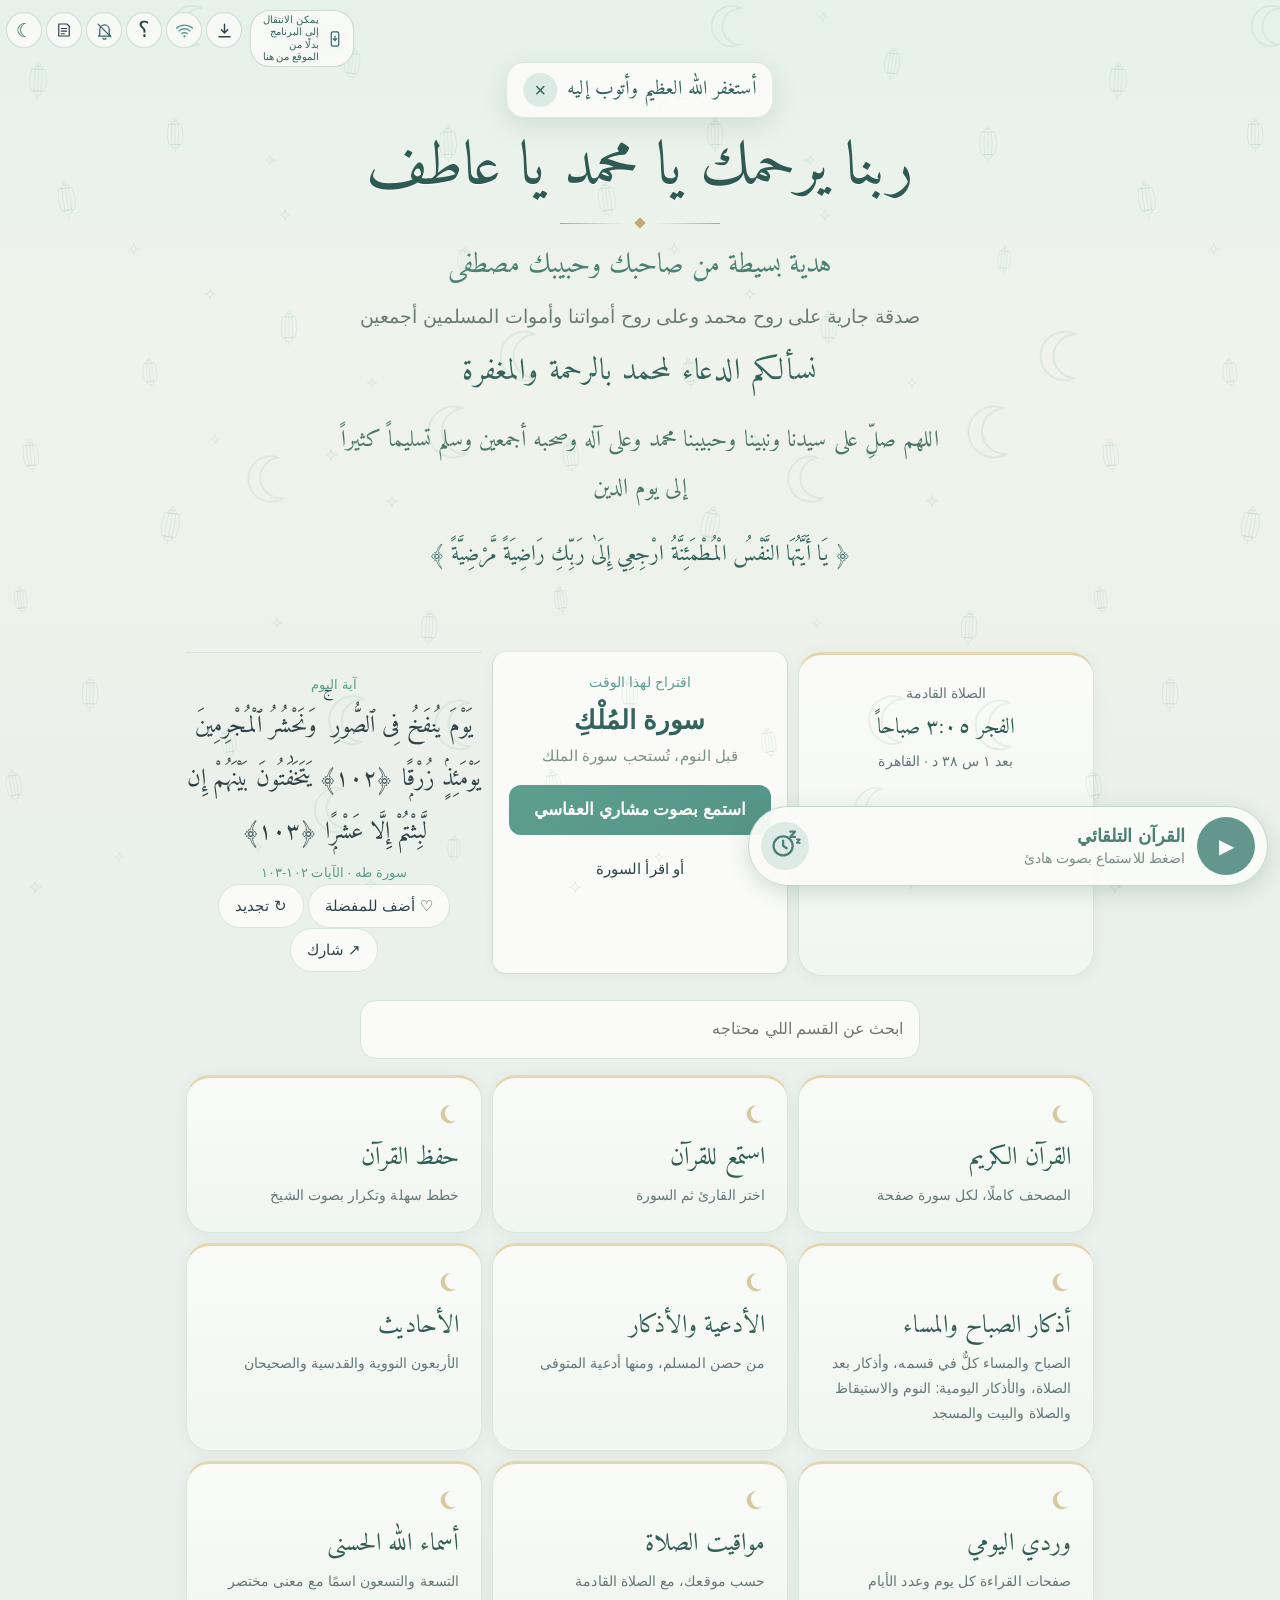
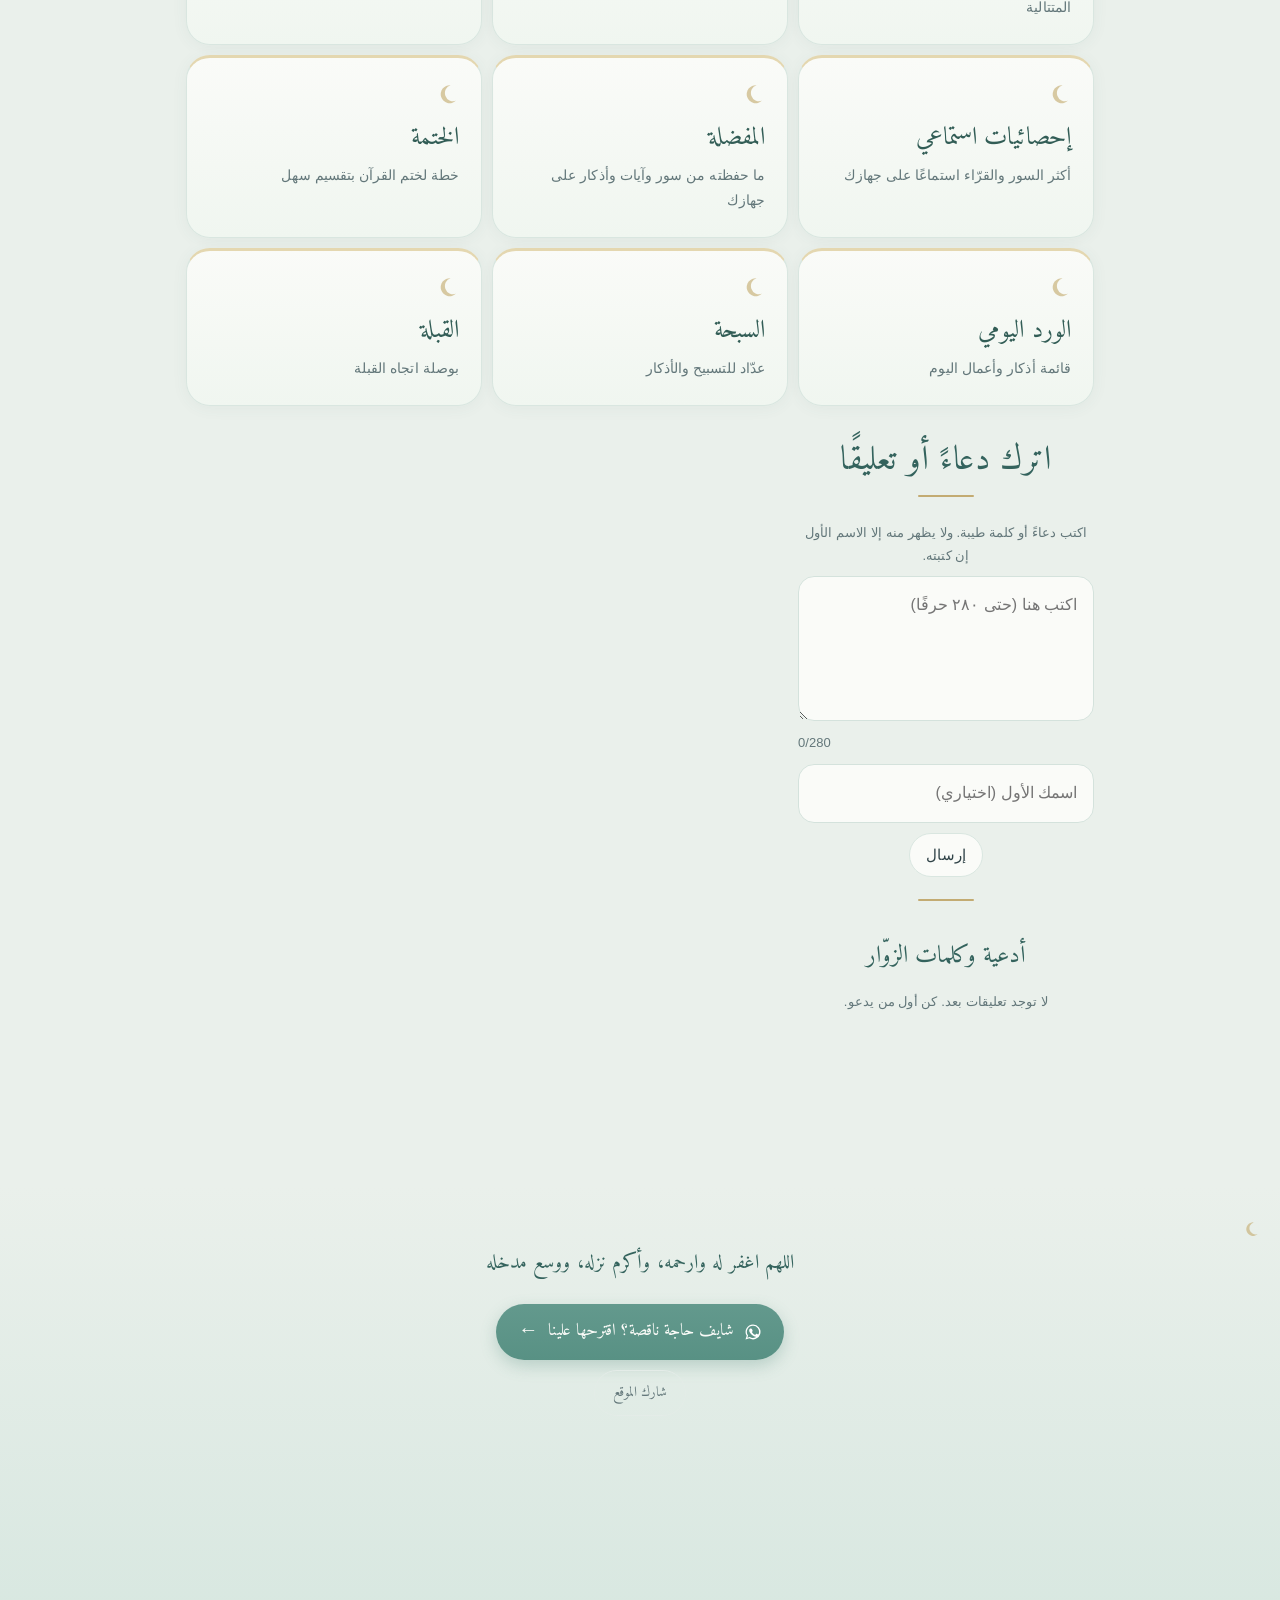
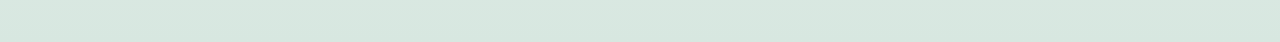
==== commit ccea48c8: "Update index.html" ====
--- a/index.html
+++ b/index.html
@@ -28,8 +28,8 @@
 <script type="application/ld+json">{"@context": "https://schema.org", "@type": "WebSite", "name": "استمع صدقة جارية", "alternateName": ["استمع", "موقع استمع", "nova33g.github.io"], "url": "https://nova33g.github.io/", "inLanguage": "ar", "description": "استمع صدقة جارية على روح أمواتنا: قرآن كريم بأصوات كبار القراء، أذكار وأدعية وأحاديث، حفظ وختمة ومواقيت الصلاة."}</script>
 <script>try{if(localStorage.getItem('mem.night')==='true')document.documentElement.setAttribute('data-night','')}catch(e){}</script>
 <meta name="theme-color" content="#e3efea" />
-  <script type="module" crossorigin src="./2-app.js?v=144"></script>
-  <link rel="stylesheet" crossorigin href="./1-style.css?v=144">
+  <script type="module" crossorigin src="./2-app.js?v=145"></script>
+  <link rel="stylesheet" crossorigin href="./1-style.css?v=145">
 <script>try{localStorage.removeItem('skipgc');var q=location.search;if(/[?&]owner=0/.test(q)){localStorage.removeItem('mem-owner')}else if(/[?&]owner/.test(q)){localStorage.setItem('mem-owner','1')}if(/[?&]owner/.test(q)){history.replaceState(null,'',location.pathname+location.hash)}if(localStorage.getItem('mem-owner')==='1')window.goatcounter={no_onload:true}}catch(e){}</script>
 <script data-goatcounter="https://mhmd-sadaqa.goatcounter.com/count" async src="//gc.zgo.at/count.js"></script>
 <script>window.addEventListener("beforeinstallprompt",function(e){e.preventDefault();window.__bip=e;window.dispatchEvent(new Event("mem-install-ready"))});</script>
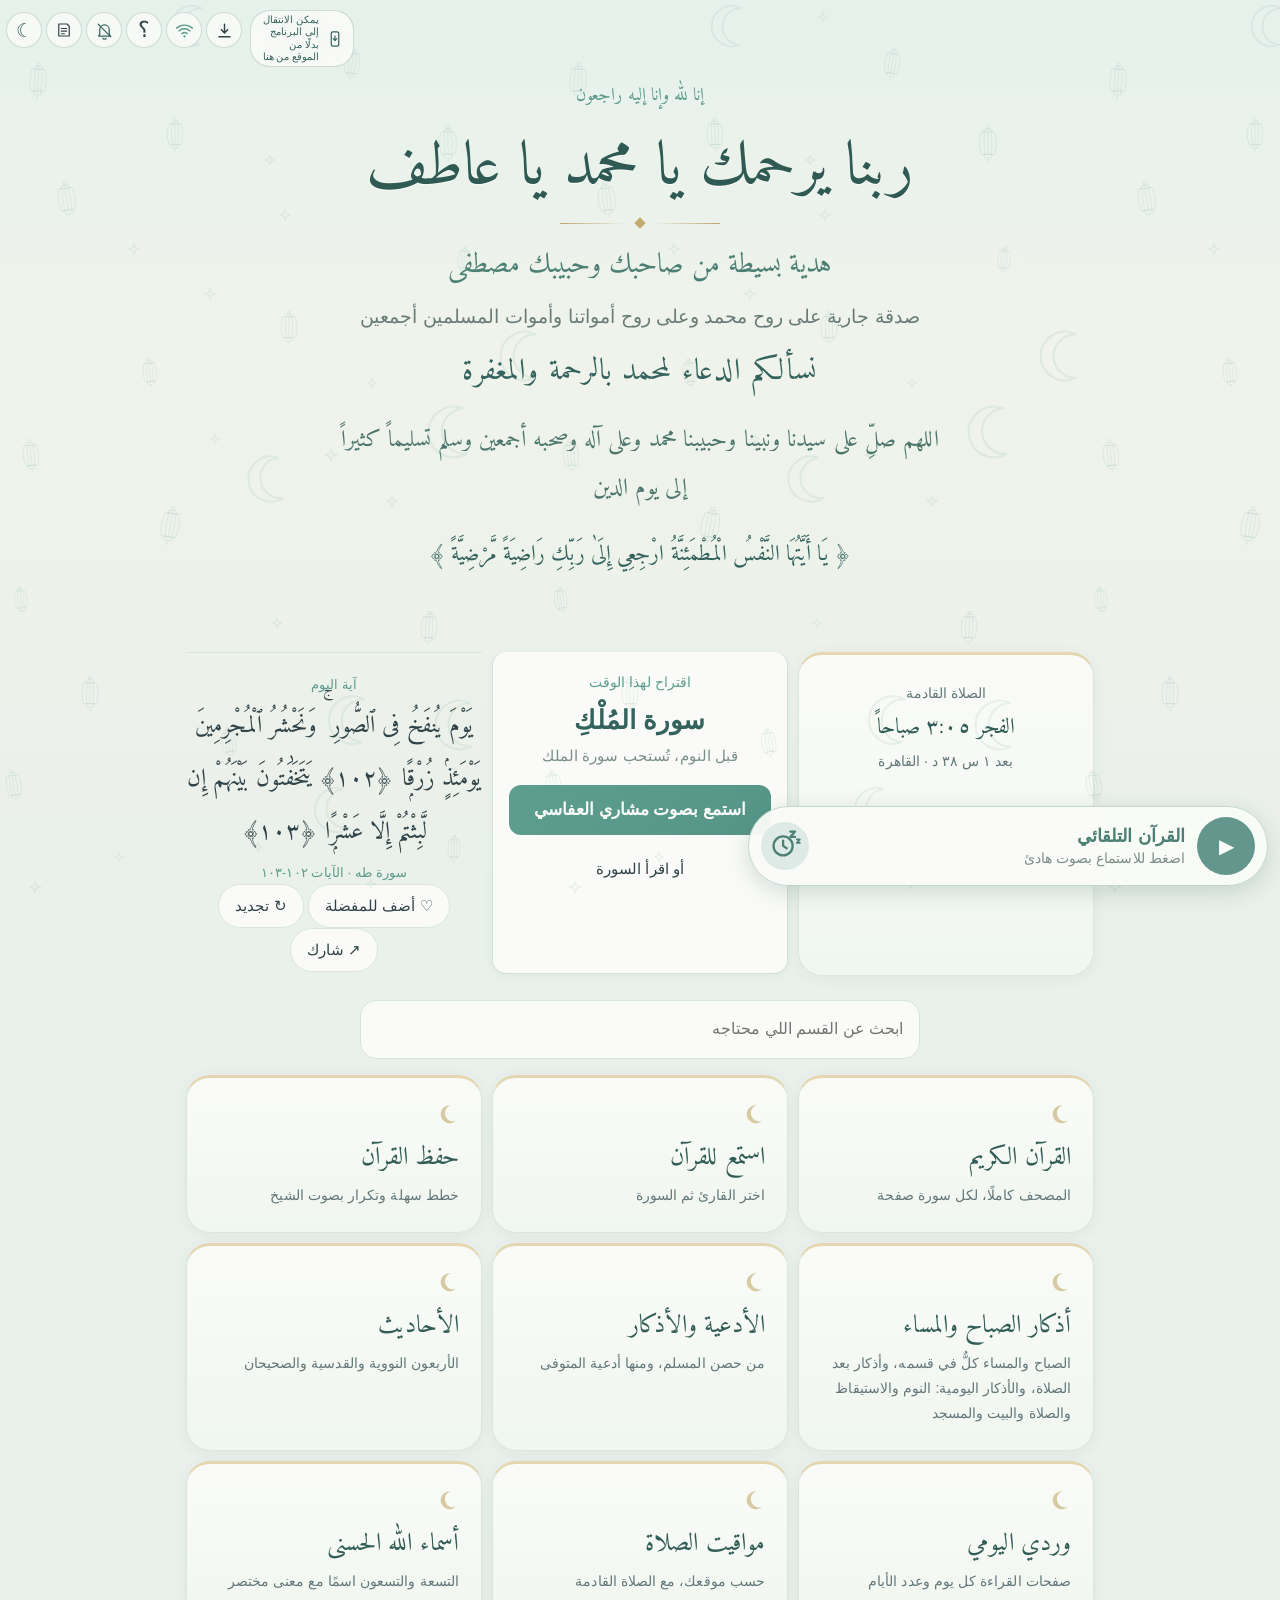
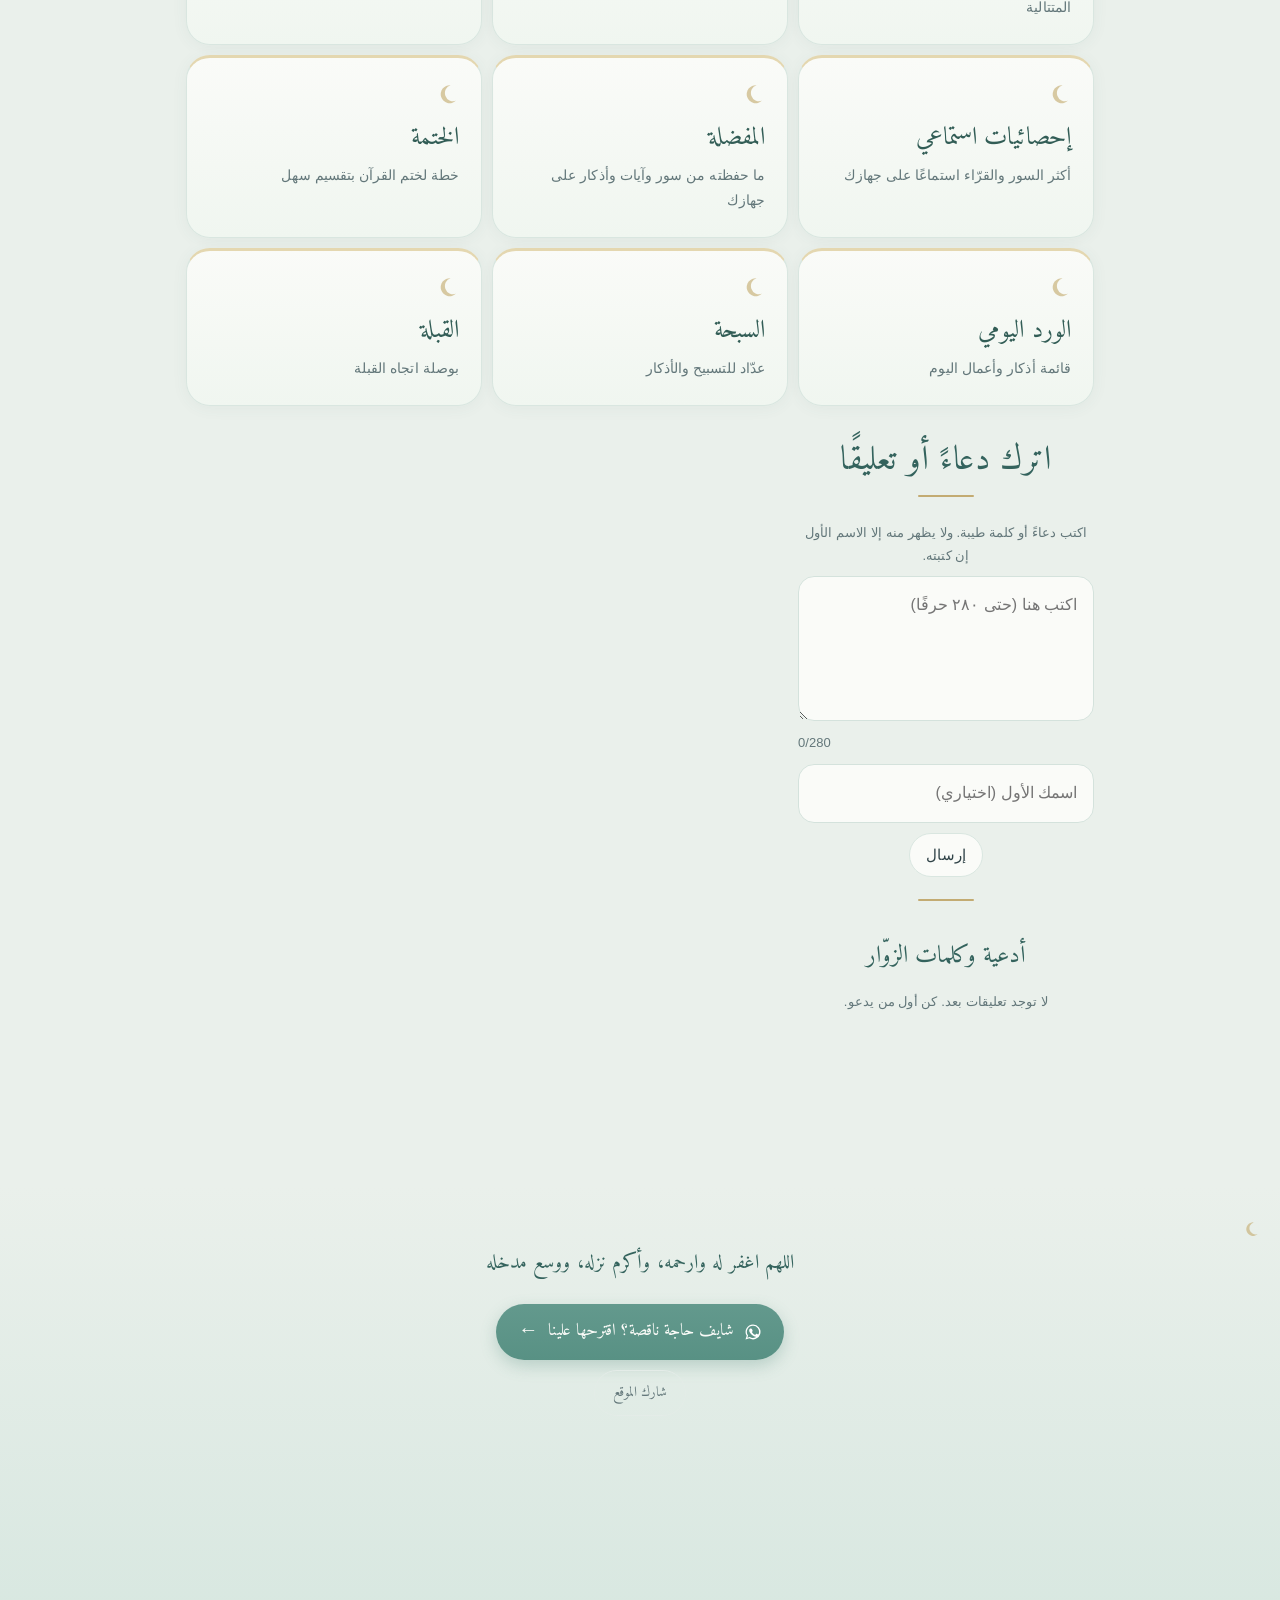
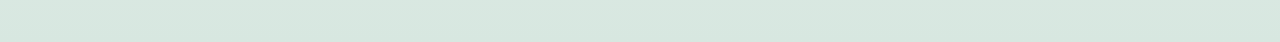
==== commit 9846cadf: "Update index.html" ====
--- a/index.html
+++ b/index.html
@@ -28,8 +28,8 @@
 <script type="application/ld+json">{"@context": "https://schema.org", "@type": "WebSite", "name": "استمع صدقة جارية", "alternateName": ["استمع", "موقع استمع", "nova33g.github.io"], "url": "https://nova33g.github.io/", "inLanguage": "ar", "description": "استمع صدقة جارية على روح أمواتنا: قرآن كريم بأصوات كبار القراء، أذكار وأدعية وأحاديث، حفظ وختمة ومواقيت الصلاة."}</script>
 <script>try{if(localStorage.getItem('mem.night')==='true')document.documentElement.setAttribute('data-night','')}catch(e){}</script>
 <meta name="theme-color" content="#e3efea" />
-  <script type="module" crossorigin src="./2-app.js?v=145"></script>
-  <link rel="stylesheet" crossorigin href="./1-style.css?v=145">
+  <script type="module" crossorigin src="./2-app.js?v=146"></script>
+  <link rel="stylesheet" crossorigin href="./1-style.css?v=146">
 <script>try{localStorage.removeItem('skipgc');var q=location.search;if(/[?&]owner=0/.test(q)){localStorage.removeItem('mem-owner')}else if(/[?&]owner/.test(q)){localStorage.setItem('mem-owner','1')}if(/[?&]owner/.test(q)){history.replaceState(null,'',location.pathname+location.hash)}if(localStorage.getItem('mem-owner')==='1')window.goatcounter={no_onload:true}}catch(e){}</script>
 <script data-goatcounter="https://mhmd-sadaqa.goatcounter.com/count" async src="//gc.zgo.at/count.js"></script>
 <script>window.addEventListener("beforeinstallprompt",function(e){e.preventDefault();window.__bip=e;window.dispatchEvent(new Event("mem-install-ready"))});</script>
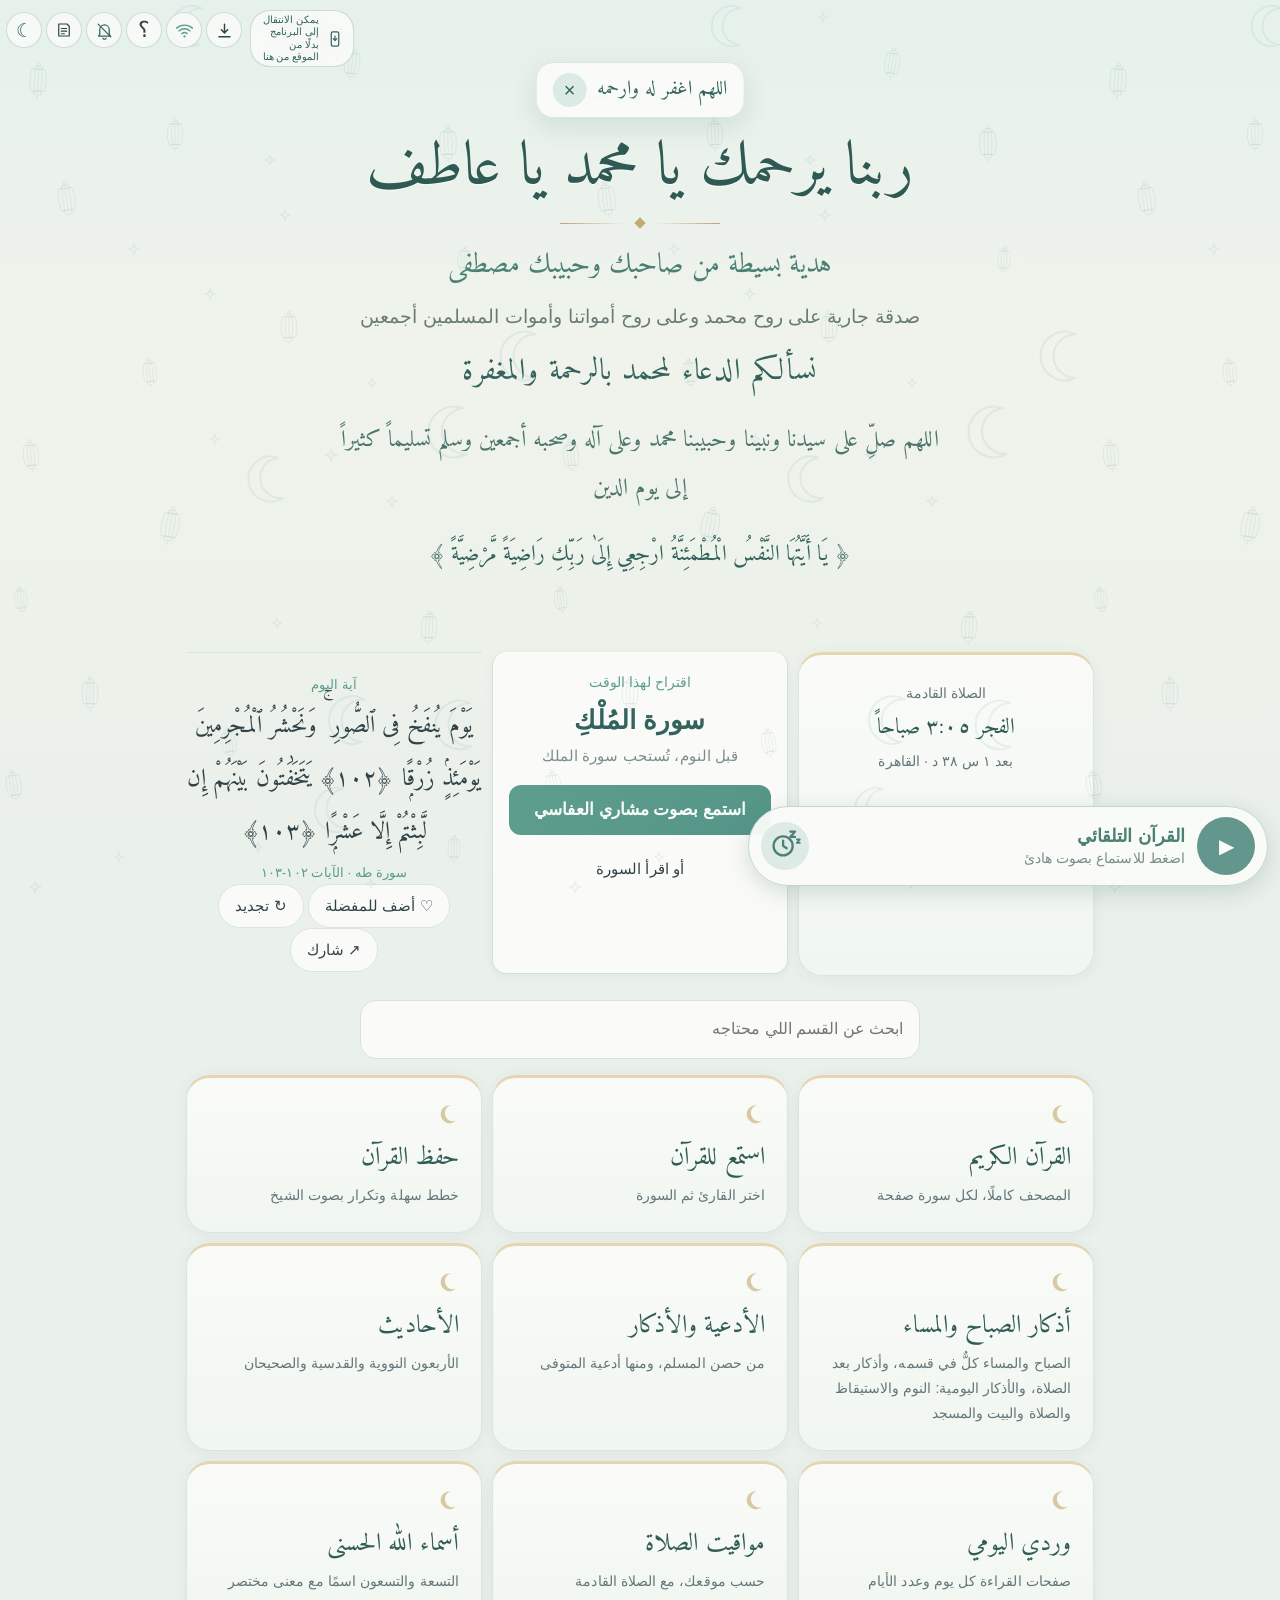
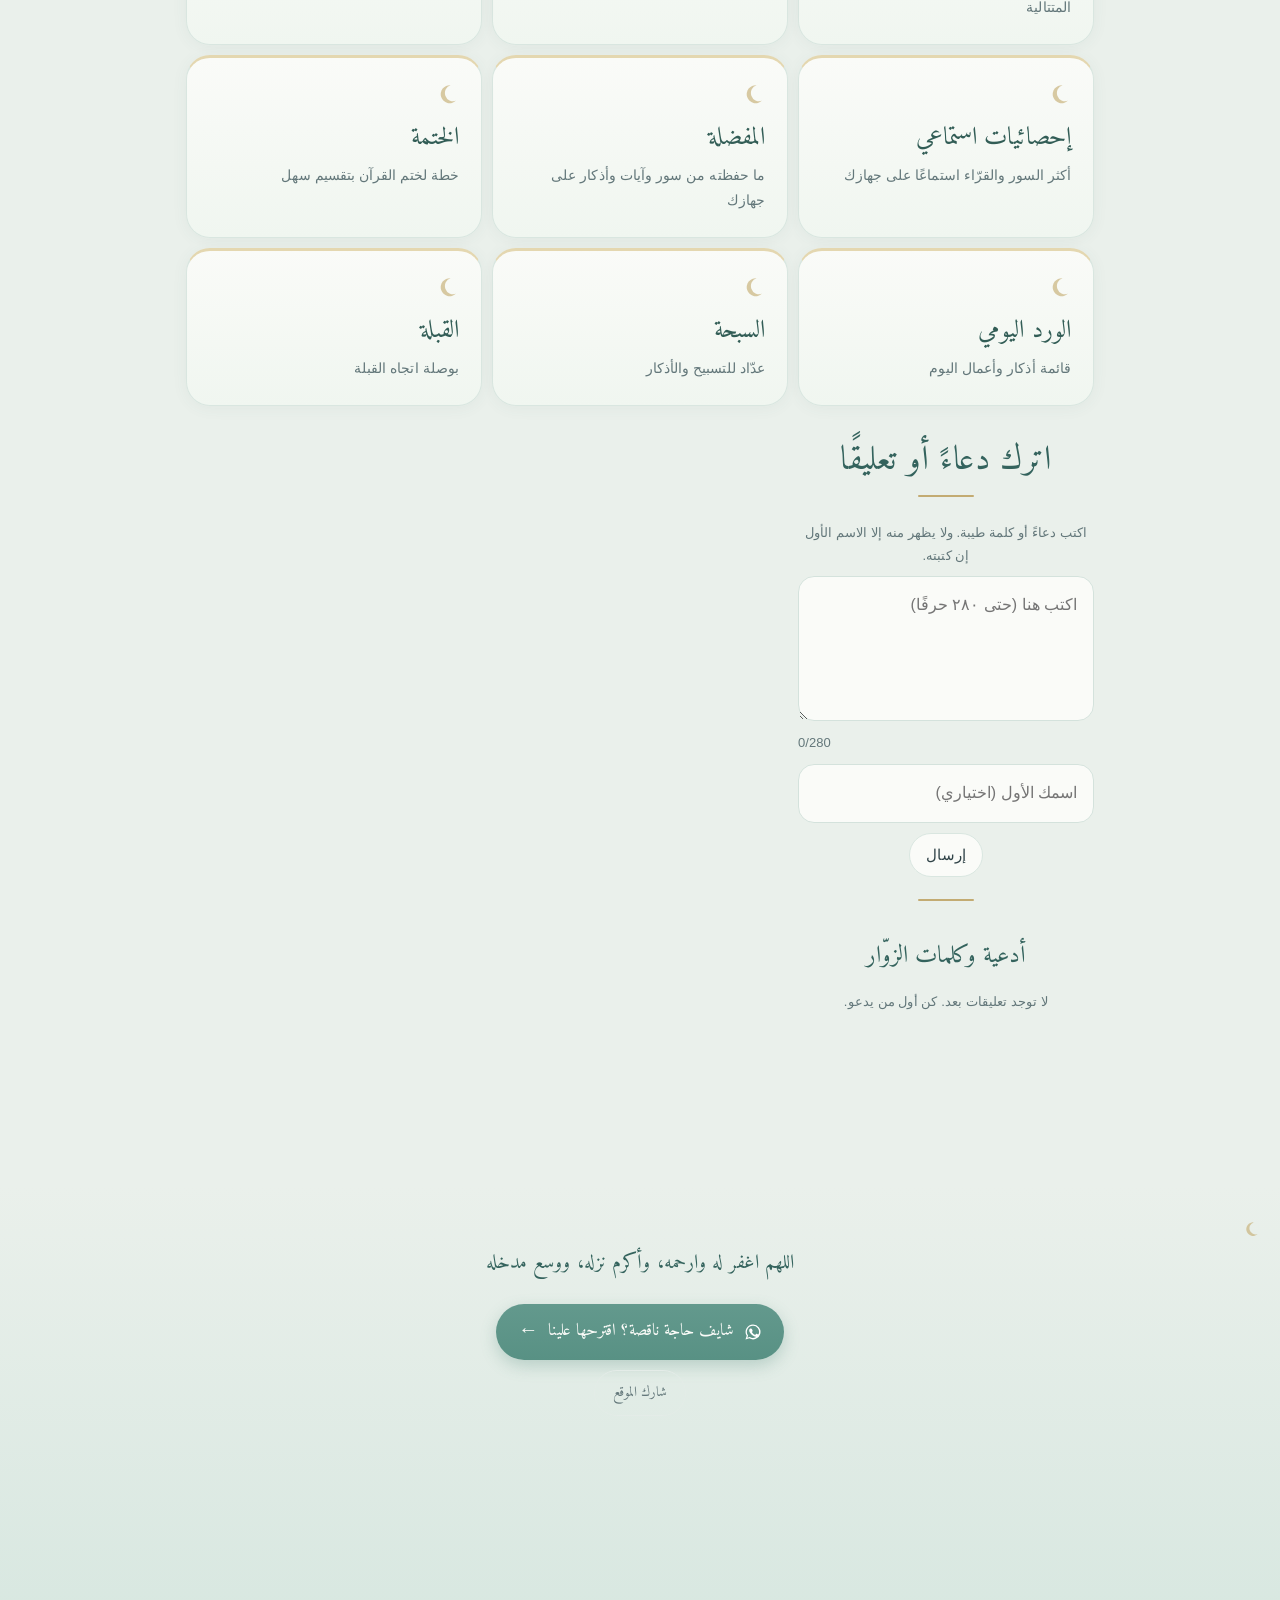
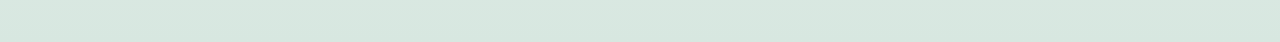
==== commit 9d0df34a: "Update index.html" ====
--- a/index.html
+++ b/index.html
@@ -4,7 +4,7 @@
 <meta charset="utf-8" />
 <meta name="viewport" content="width=device-width, initial-scale=1" />
 <title>استمع صدقة جارية | قرآن وأذكار وأدعية وحفظ</title>
-<meta name="description" content="استمع صدقة جارية موقع مجاني لسماع القرآن الكريم بأصوات كبار القراء، ويضم الأذكار والأدعية والأحاديث، وحفظ القرآن وختمته، ومواقيت الصلاة، وبعض أجزائه تعمل بدون إنترنت. صدقة جارية على روح أمواتنا." />
+<meta name="description" content="استمع صدقة جارية موقع مجاني لسماع القرآن الكريم بأصوات كبار القراء، ويضم الأذكار والأدعية والأحاديث، وحفظ القرآن وختمته، ومواقيت الصلاة، وبعض أجزائه تعمل بدون إنترنت. صدقة جارية على روح من نحب." />
 <meta name="google-site-verification" content="gJPX0qTe7fhGGdDmJurbWky4i-oYbL4kvXkHiV1fLBQ" />
 <meta name="robots" content="index,follow,max-snippet:-1" />
 <link rel="canonical" href="https://nova33g.github.io/" />
@@ -12,7 +12,7 @@
 <meta property="og:locale" content="ar_AR" />
 <meta property="og:site_name" content="استمع صدقة جارية" />
 <meta property="og:title" content="استمع صدقة جارية | قرآن وأذكار وأدعية وحفظ" />
-<meta property="og:description" content="استمع صدقة جارية على روح أمواتنا: قرآن كريم بأصوات كبار القراء، أذكار وأدعية وأحاديث، حفظ وختمة ومواقيت الصلاة، وبعضها يعمل بدون إنترنت." />
+<meta property="og:description" content="استمع صدقة جارية على روح من نحب: قرآن كريم بأصوات كبار القراء، أذكار وأدعية وأحاديث، حفظ وختمة ومواقيت الصلاة، وبعضها يعمل بدون إنترنت." />
 <meta property="og:url" content="https://nova33g.github.io/" />
 <meta property="og:image" content="https://nova33g.github.io/9-mushaf-512.png" />
 <meta property="og:image:width" content="512" />
@@ -20,12 +20,12 @@
 <meta property="og:image:alt" content="استمع صدقة جارية" />
 <meta name="twitter:card" content="summary" />
 <meta name="twitter:title" content="استمع صدقة جارية | قرآن وأذكار وأدعية وحفظ" />
-<meta name="twitter:description" content="استمع صدقة جارية على روح أمواتنا: قرآن كريم بأصوات كبار القراء، أذكار وأدعية وأحاديث، حفظ وختمة ومواقيت الصلاة." />
+<meta name="twitter:description" content="استمع صدقة جارية على روح من نحب: قرآن كريم بأصوات كبار القراء، أذكار وأدعية وأحاديث، حفظ وختمة ومواقيت الصلاة." />
 <meta name="twitter:image" content="https://nova33g.github.io/9-mushaf-512.png" />
 <meta name="application-name" content="استمع صدقة جارية" />
 <meta name="apple-mobile-web-app-title" content="استمع" />
 <link rel="alternate" hreflang="ar" href="https://nova33g.github.io/" />
-<script type="application/ld+json">{"@context": "https://schema.org", "@type": "WebSite", "name": "استمع صدقة جارية", "alternateName": ["استمع", "موقع استمع", "nova33g.github.io"], "url": "https://nova33g.github.io/", "inLanguage": "ar", "description": "استمع صدقة جارية على روح أمواتنا: قرآن كريم بأصوات كبار القراء، أذكار وأدعية وأحاديث، حفظ وختمة ومواقيت الصلاة."}</script>
+<script type="application/ld+json">{"@context": "https://schema.org", "@type": "WebSite", "name": "استمع صدقة جارية", "alternateName": ["استمع", "موقع استمع", "nova33g.github.io"], "url": "https://nova33g.github.io/", "inLanguage": "ar", "description": "استمع صدقة جارية على روح من نحب: قرآن كريم بأصوات كبار القراء، أذكار وأدعية وأحاديث، حفظ وختمة ومواقيت الصلاة."}</script>
 <script>try{if(localStorage.getItem('mem.night')==='true')document.documentElement.setAttribute('data-night','')}catch(e){}</script>
 <meta name="theme-color" content="#e3efea" />
   <script type="module" crossorigin src="./2-app.js?v=146"></script>
@@ -39,5 +39,5 @@
 <link rel="icon" type="image/png" sizes="192x192" href="./8-mushaf-192.png" />
 <link rel="apple-touch-icon" sizes="180x180" href="./7-mushaf-180.png" />
 </head>
-<body><div id="root"></div><noscript><h1>استمع صدقة جارية</h1><p>استمع صدقة جارية على روح أمواتنا: قرآن كريم بأصوات كبار القراء، أذكار وأدعية وأحاديث، حفظ وختمة ومواقيت الصلاة، وبعضها يعمل بدون إنترنت.</p></noscript></body>
+<body><div id="root"></div><noscript><h1>استمع صدقة جارية</h1><p>استمع صدقة جارية على روح من نحب: قرآن كريم بأصوات كبار القراء، أذكار وأدعية وأحاديث، حفظ وختمة ومواقيت الصلاة، وبعضها يعمل بدون إنترنت.</p></noscript></body>
 </html>
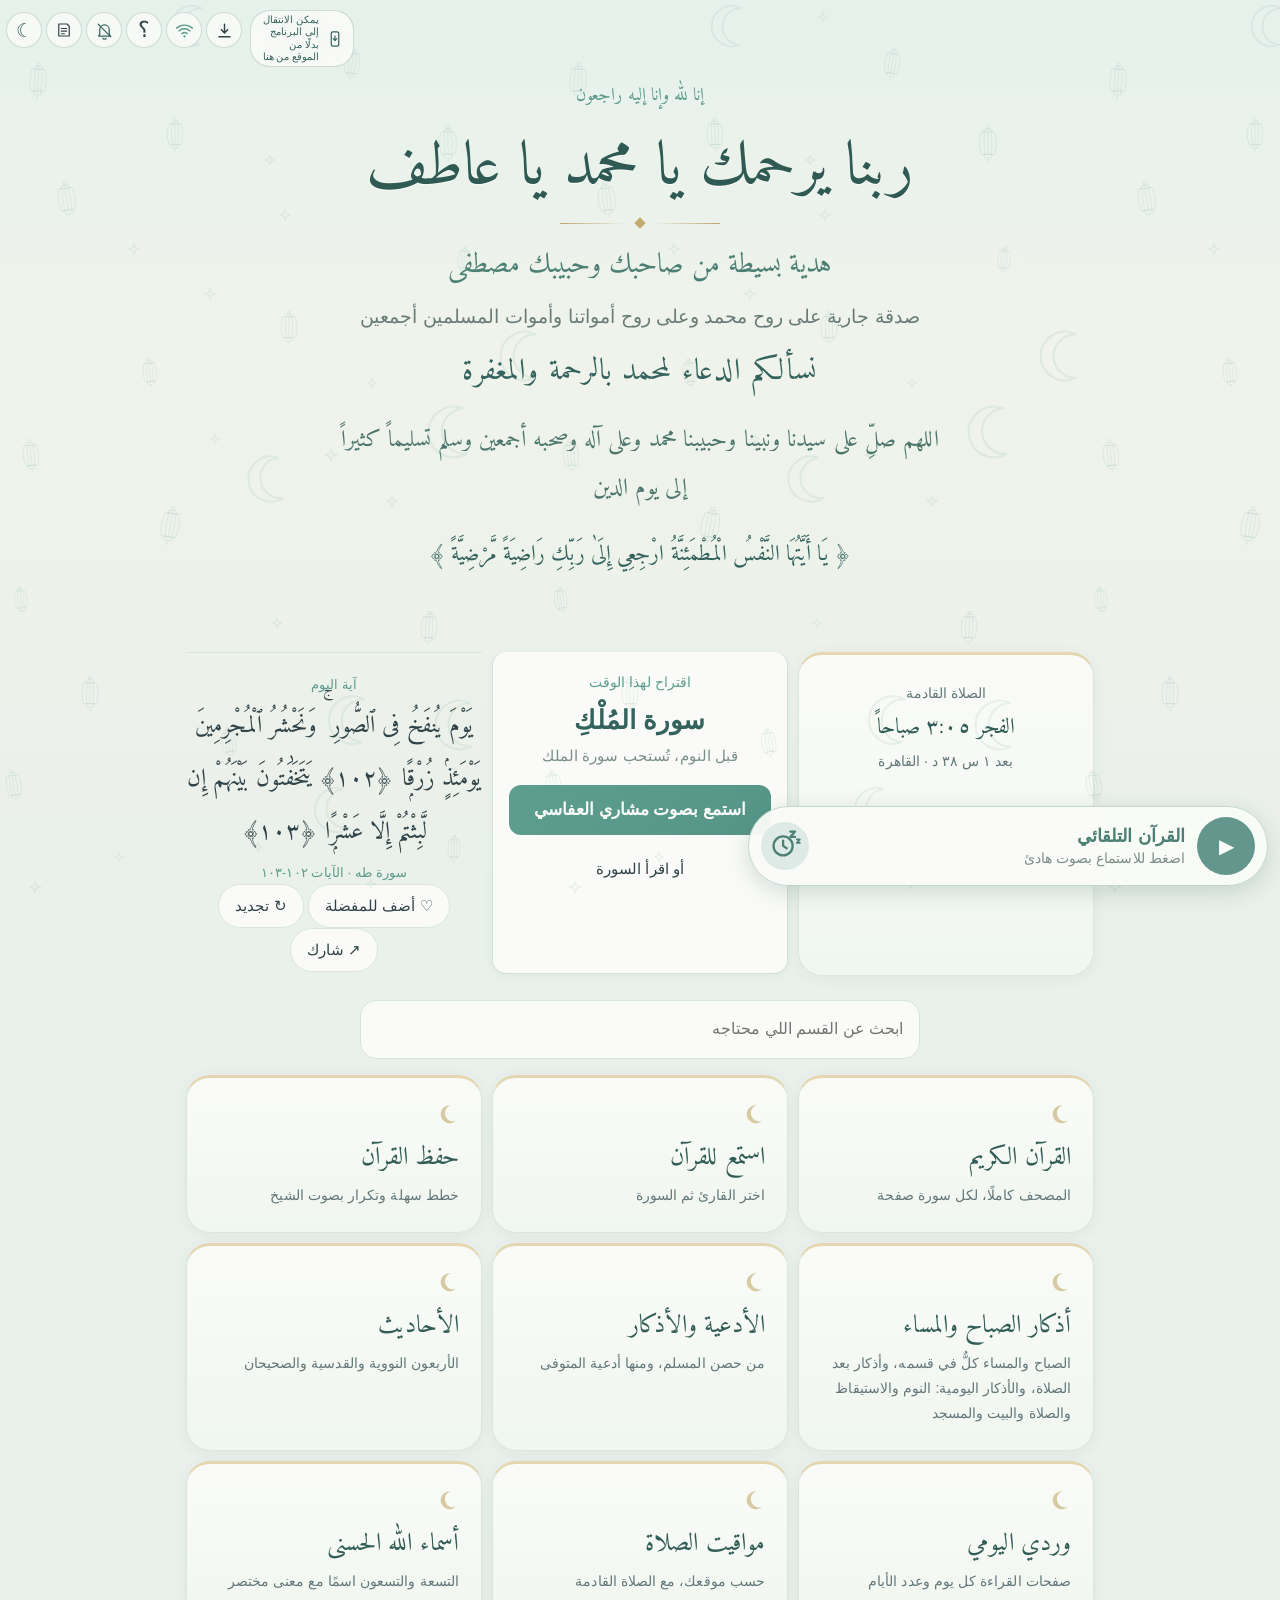
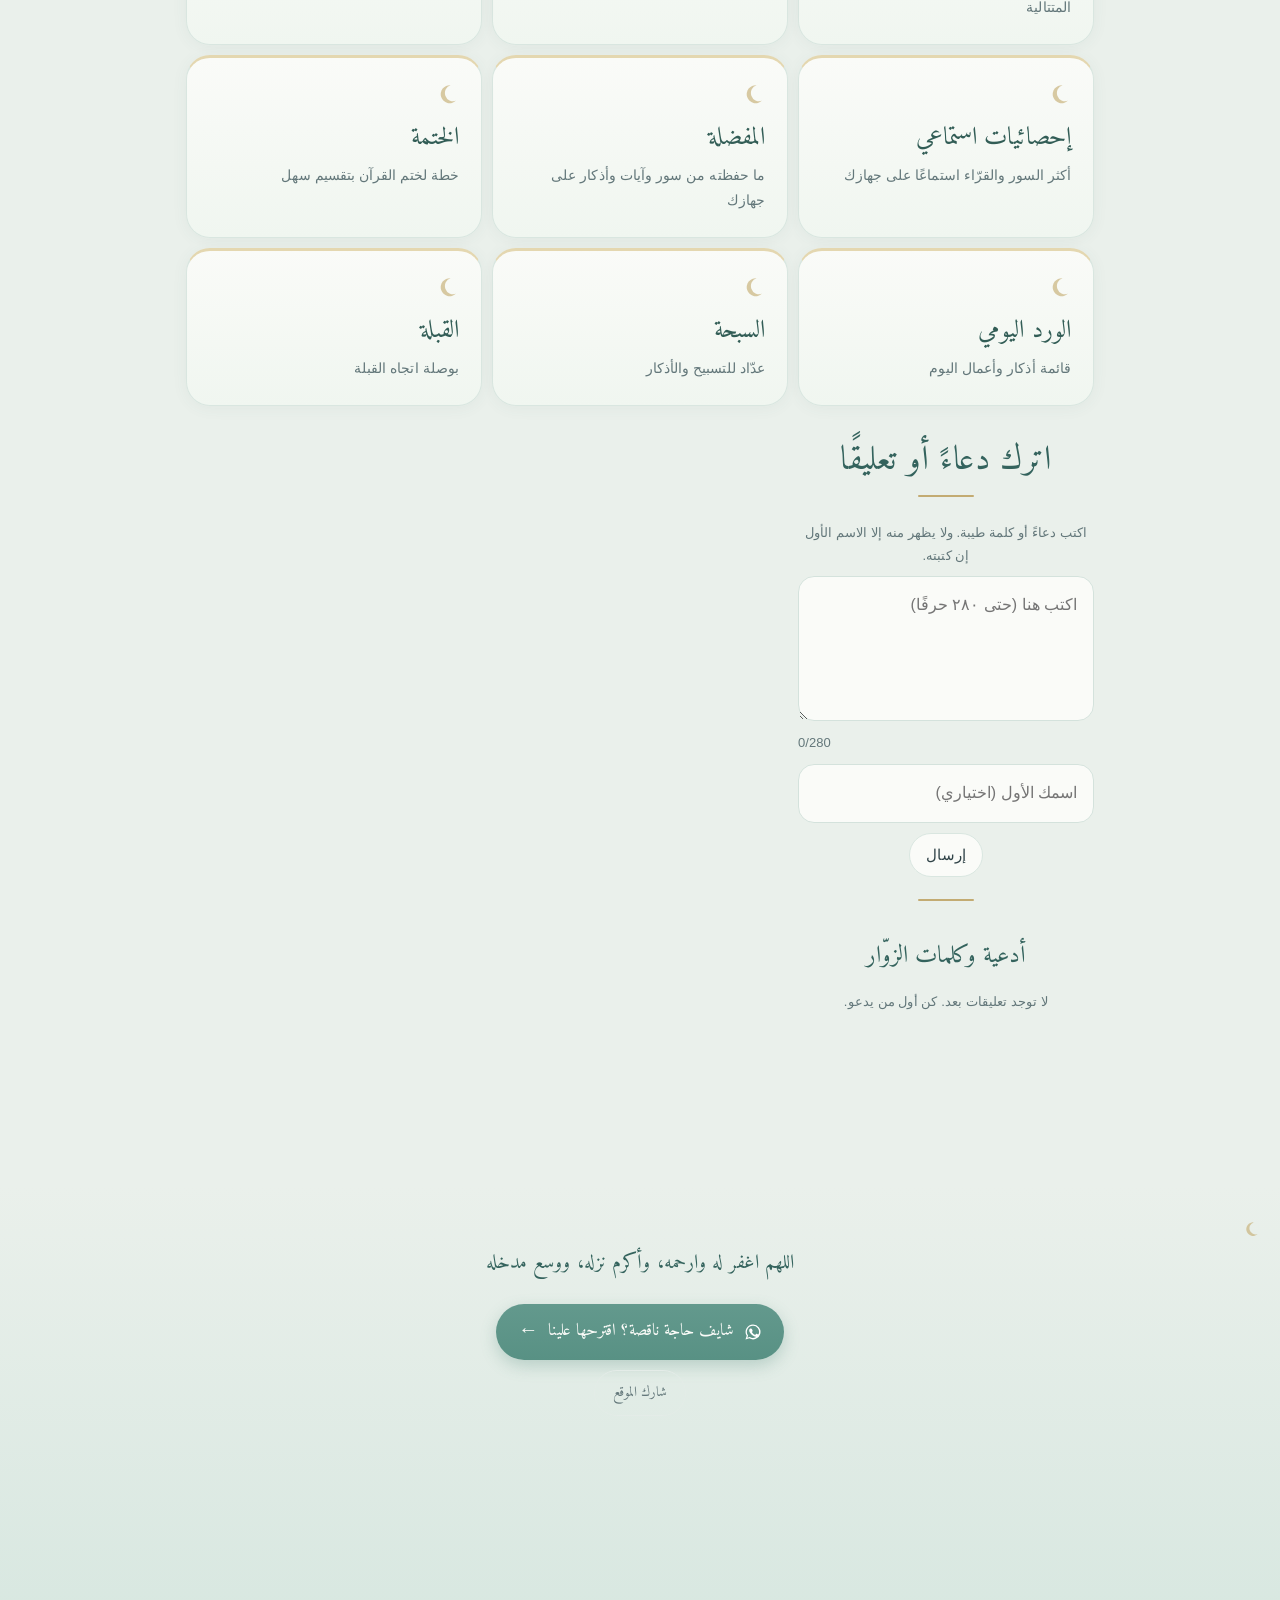
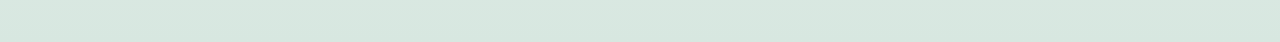
==== commit da551b56: "Update index.html" ====
--- a/index.html
+++ b/index.html
@@ -28,8 +28,8 @@
 <script type="application/ld+json">{"@context": "https://schema.org", "@type": "WebSite", "name": "استمع صدقة جارية", "alternateName": ["استمع", "موقع استمع", "nova33g.github.io"], "url": "https://nova33g.github.io/", "inLanguage": "ar", "description": "استمع صدقة جارية على روح من نحب: قرآن كريم بأصوات كبار القراء، أذكار وأدعية وأحاديث، حفظ وختمة ومواقيت الصلاة."}</script>
 <script>try{if(localStorage.getItem('mem.night')==='true')document.documentElement.setAttribute('data-night','')}catch(e){}</script>
 <meta name="theme-color" content="#e3efea" />
-  <script type="module" crossorigin src="./2-app.js?v=146"></script>
-  <link rel="stylesheet" crossorigin href="./1-style.css?v=146">
+  <script type="module" crossorigin src="./2-app.js?v=147"></script>
+  <link rel="stylesheet" crossorigin href="./1-style.css?v=147">
 <script>try{localStorage.removeItem('skipgc');var q=location.search;if(/[?&]owner=0/.test(q)){localStorage.removeItem('mem-owner')}else if(/[?&]owner/.test(q)){localStorage.setItem('mem-owner','1')}if(/[?&]owner/.test(q)){history.replaceState(null,'',location.pathname+location.hash)}if(localStorage.getItem('mem-owner')==='1')window.goatcounter={no_onload:true}}catch(e){}</script>
 <script data-goatcounter="https://mhmd-sadaqa.goatcounter.com/count" async src="//gc.zgo.at/count.js"></script>
 <script>window.addEventListener("beforeinstallprompt",function(e){e.preventDefault();window.__bip=e;window.dispatchEvent(new Event("mem-install-ready"))});</script>
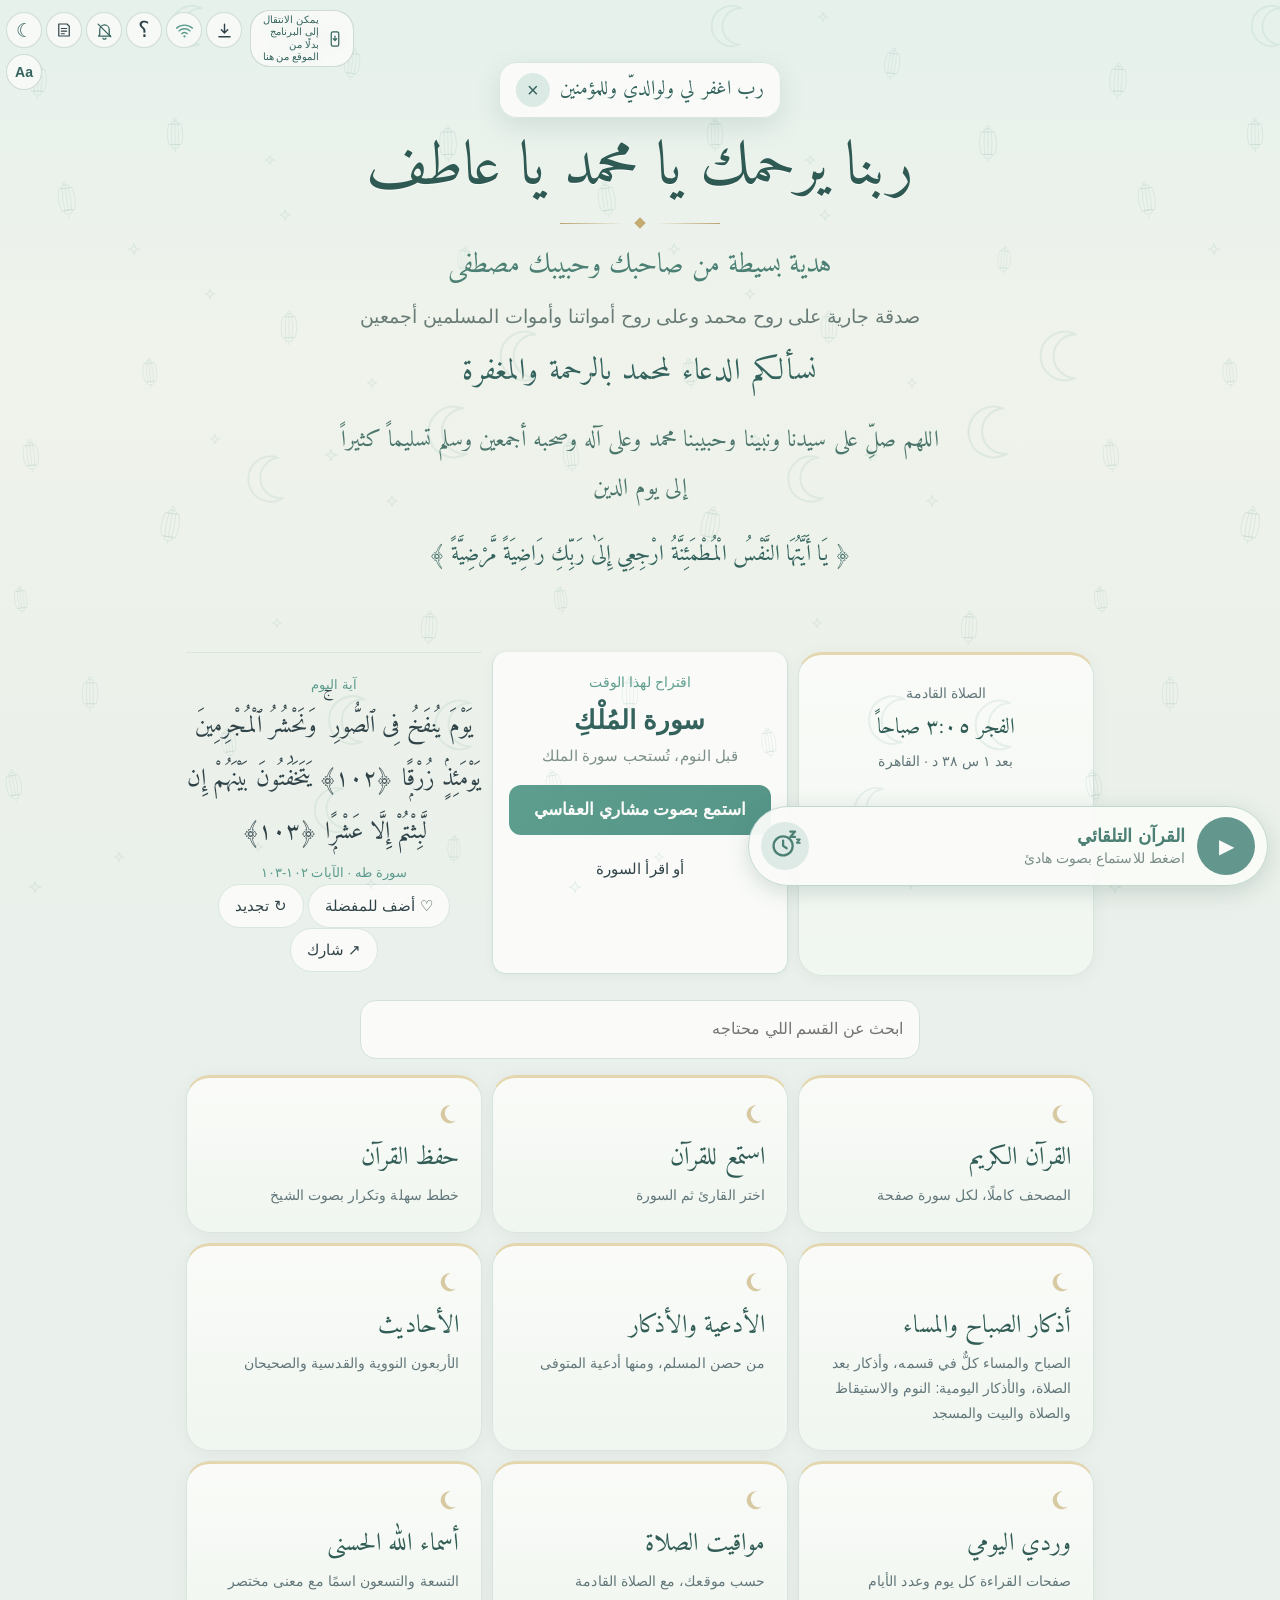
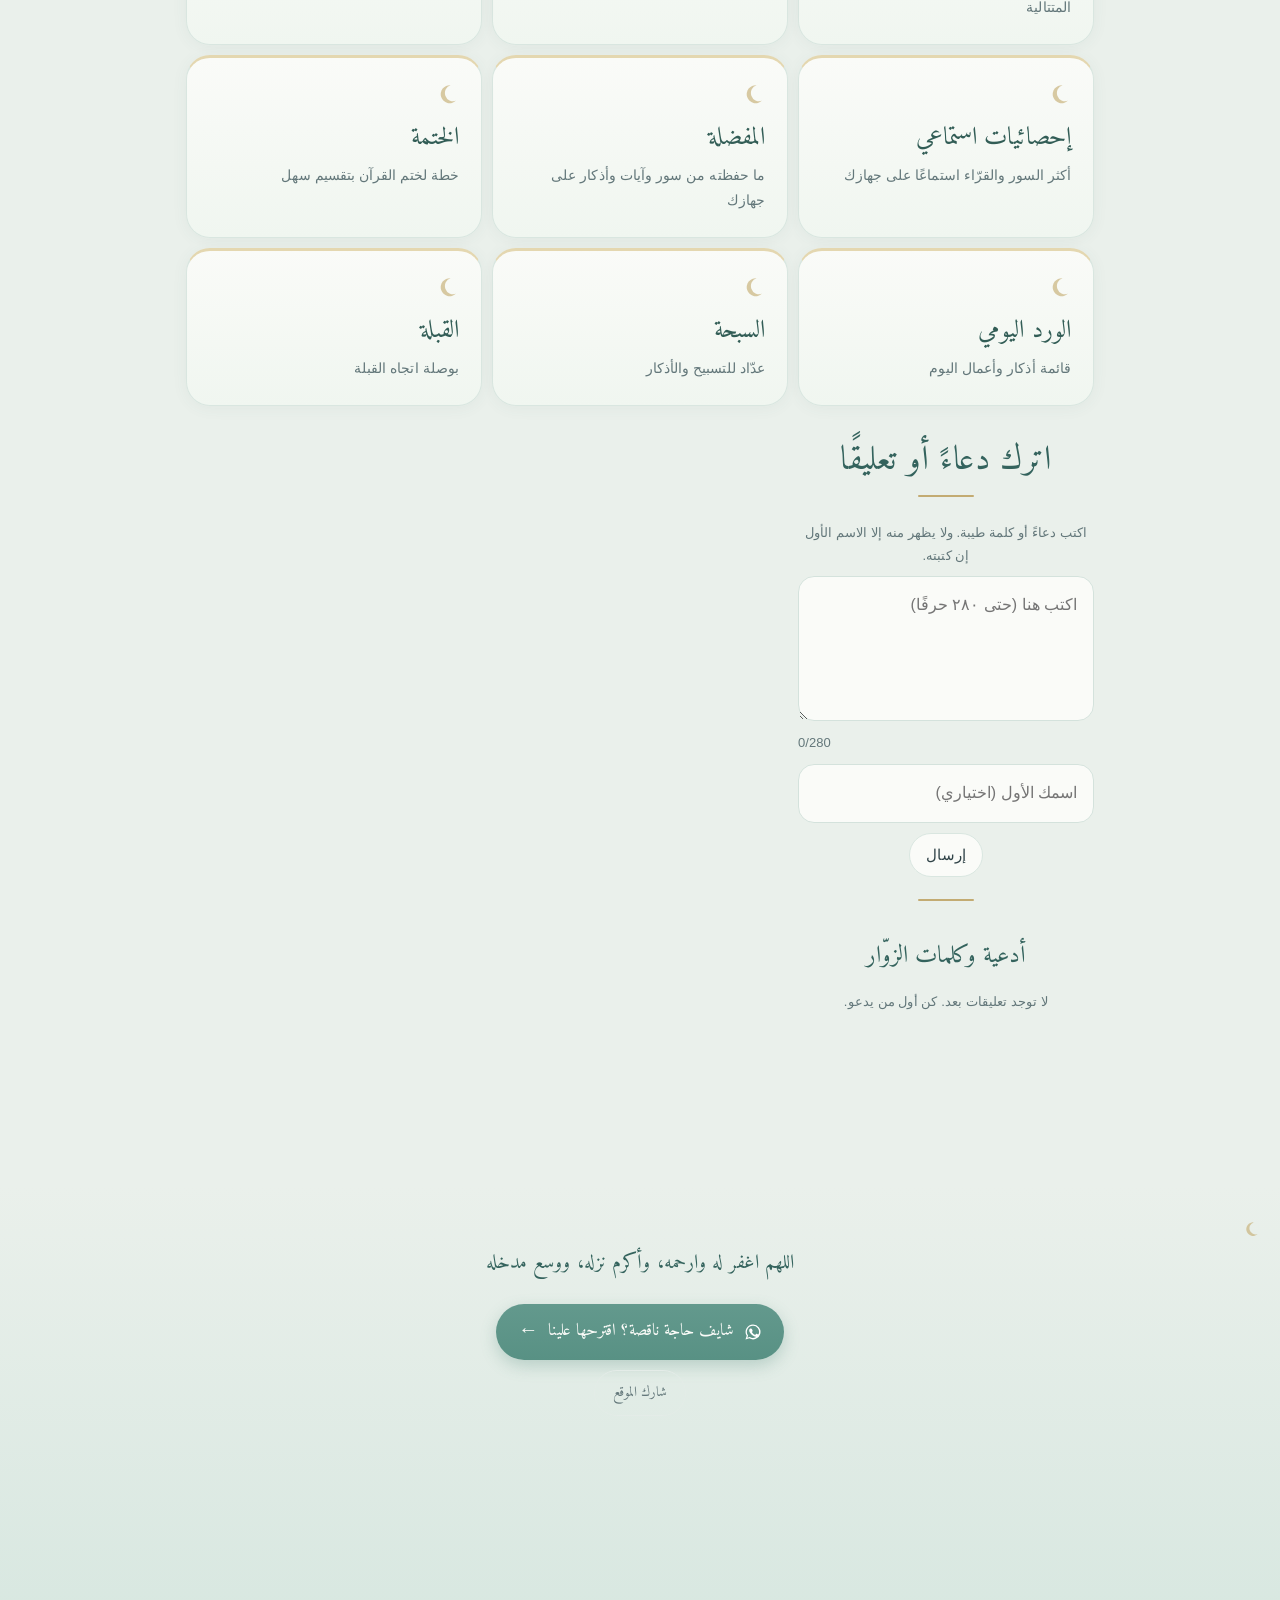
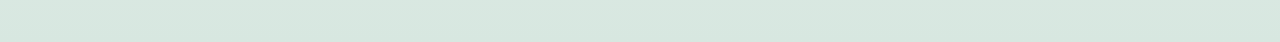
==== commit 5de162cd: "Update index.html" ====
--- a/index.html
+++ b/index.html
@@ -26,10 +26,10 @@
 <meta name="apple-mobile-web-app-title" content="استمع" />
 <link rel="alternate" hreflang="ar" href="https://nova33g.github.io/" />
 <script type="application/ld+json">{"@context": "https://schema.org", "@type": "WebSite", "name": "استمع صدقة جارية", "alternateName": ["استمع", "موقع استمع", "nova33g.github.io"], "url": "https://nova33g.github.io/", "inLanguage": "ar", "description": "استمع صدقة جارية على روح من نحب: قرآن كريم بأصوات كبار القراء، أذكار وأدعية وأحاديث، حفظ وختمة ومواقيت الصلاة."}</script>
-<script>try{if(localStorage.getItem('mem.night')==='true')document.documentElement.setAttribute('data-night','')}catch(e){}</script>
+<script>try{var d=document.documentElement,g=localStorage;if(g.getItem('mem.night')==='true')d.setAttribute('data-night','');var f=g.getItem('mem.fs');if(f&&/^[0-3]$/.test(JSON.parse(f)+''))d.setAttribute('data-fs',JSON.parse(f));if(g.getItem('mem.quiet')==='true')d.setAttribute('data-quiet','')}catch(e){}</script>
 <meta name="theme-color" content="#e3efea" />
-  <script type="module" crossorigin src="./2-app.js?v=147"></script>
-  <link rel="stylesheet" crossorigin href="./1-style.css?v=147">
+  <script type="module" crossorigin src="./2-app.js?v=148"></script>
+  <link rel="stylesheet" crossorigin href="./1-style.css?v=148">
 <script>try{localStorage.removeItem('skipgc');var q=location.search;if(/[?&]owner=0/.test(q)){localStorage.removeItem('mem-owner')}else if(/[?&]owner/.test(q)){localStorage.setItem('mem-owner','1')}if(/[?&]owner/.test(q)){history.replaceState(null,'',location.pathname+location.hash)}if(localStorage.getItem('mem-owner')==='1')window.goatcounter={no_onload:true}}catch(e){}</script>
 <script data-goatcounter="https://mhmd-sadaqa.goatcounter.com/count" async src="//gc.zgo.at/count.js"></script>
 <script>window.addEventListener("beforeinstallprompt",function(e){e.preventDefault();window.__bip=e;window.dispatchEvent(new Event("mem-install-ready"))});</script>
--- a/1-style.css
+++ b/1-style.css
@@ -1 +1 @@
-@font-face{font-family:Amiri;src:url(./4-Amiri-Regular-DuMToiWY.ttf) format("truetype");font-weight:400;font-display:swap}@font-face{font-family:Tajawal;src:url(./7-Tajawal-Regular-lomV3N7R.ttf) format("truetype");font-weight:400;font-display:swap}@font-face{font-family:Tajawal;src:url(./6-Tajawal-Medium-xUoGaSp_.ttf) format("truetype");font-weight:500;font-display:swap}@font-face{font-family:Tajawal;src:url(./5-Tajawal-Bold-N9U1XsUl.ttf) format("truetype");font-weight:700;font-display:swap}@font-face{font-family:Tajawal;src:url(./4-Amiri-Regular-DuMToiWY.ttf) format("truetype");font-weight:400 700;unicode-range:U+06D6-06ED;font-display:swap}:root{--glow:#f1f6f2;--c0:#eaf0ed;--c1:#3c6a64;--c2:#63968d;--c3:#d9e7e1;--c4:#c4b182;--c5:#fafbf8;--c6:#dde7e3;--c7:#374845;--c8:#738486;--c9:#ddeae5;--c10:#7b8e89;--c11:#fafbf8;--c12:#d6c8a3;--c13:rgba(99,150,141,.25);--c14:rgba(60,106,100,.06);--c15:#e7dec6;--c16:rgba(60,106,100,.1);--c17:#f0f6f3;--c18:#abcec5;--c19:rgba(99,150,141,.3);--c20:rgba(196,177,130,.28);--c21:#4d8074;--c22:#687b77;--c23:#4c766c;--c24:#d9e5e0;--c25:rgba(250,251,248,.95);--c26:rgba(73,112,103,.14);--c27:#deeae5;--c28:#6d7f7a;--c29:#e4ece8;--c30:#e9f2ed;--c31:#e0e9e5;--c32:#dae6e1;--c33:#c0d7cf;--c34:rgba(73,112,103,.22);--c35:#d0e0da;--c36:rgba(60,106,100,.12);--c37:#5d958b;--c38:#e7efeb;--c39:rgba(60,106,100,.05);--c40:rgba(99,150,141,.16);--c41:rgba(234,240,237,.86);--c42:rgba(221,231,227,.7);--c43:rgba(73,112,103,.28);--c44:rgba(250,251,248,.96);--c45:rgba(60,106,100,.14);--c46:#34635d;--c47:#5a9b8c;--c48:#dbeae4;--c49:#bca36c;--c50:#ebf1ec;--c51:#d9e6e0;--c52:#304348;--c53:#63777a;--c54:#e6f1ec;--c55:#eff3eb;--c56:#eaf0ea;--c57:#eaf0eb;--c58:#f8f1df;--c59:rgba(248,241,223,0);--c60:#d7e9e2;--c61:#dceae3;--c62:#2f5a53;--c63:#718883;--c64:#e4d7b0;--c65:#f0f6f0;--c66:#325d56;--c67:#cadcd4;--c68:#e3f0ea;--c69:#f2f5f2;--c70:#5e9e8f;--c71:#549587;--c72:#549587;--c73:#4d8d7f;--c74:rgba(90,155,140,.3);--c75:#d4e2dc;--c76:rgba(235,241,236,.88);--c77:#d7e7e0;--c78:#c3ab72;--c79:rgba(250,251,248,.97);--c80:rgba(188,163,108,.3);--c81:rgba(250,251,248,.7);--c82:rgba(52,99,93,.18);--c83:rgba(114,166,149,.18);--c84:rgba(114,166,149,.22);--c85:#63998d;--c86:#589184;--c87:rgba(74,132,117,.28);--c88:rgba(99,153,141,.4);--c89:rgba(99,153,141,0);--c90:rgba(99,153,141,.22);--c91:rgba(52,99,93,.15);--c92:rgba(52,99,93,.2);--c93:#e4eeea;--c94:#efe2e2;--c95:#865858;--c96:#6a8680;--c97:rgba(250,251,248,.85)}html[data-night]{color-scheme:dark;--glow:#2a2b2d;--c0:#2d2f31;--c1:#6d7074;--c2:#bcbec1;--c3:#3a3b3d;--c4:#b9a46f;--c5:#1c1d1e;--c6:#3a3b3d;--c7:#e6e6e3;--c8:#bcbec1;--c9:#3a3b3d;--c10:#a8aaad;--c11:#1c1d1e;--c12:#4a4c4f;--c13:rgba(188,190,193,.25);--c14:rgba(0,0,0,.1);--c15:#3a3b3d;--c16:rgba(0,0,0,.16);--c17:#18191a;--c18:#4a4c4f;--c19:rgba(188,190,193,.3);--c20:rgba(185,164,111,.28);--c21:#6d7074;--c22:#bcbec1;--c23:#bcbec1;--c24:#3a3b3d;--c25:rgba(28,29,30,.95);--c26:rgba(0,0,0,.22);--c27:#3a3b3d;--c28:#bcbec1;--c29:#2d2f31;--c30:#2d2f31;--c31:#3a3b3d;--c32:#3a3b3d;--c33:#4a4c4f;--c34:rgba(0,0,0,.35);--c35:#3a3b3d;--c36:rgba(0,0,0,.19);--c37:#9a9da1;--c38:#2d2f31;--c39:rgba(0,0,0,.08);--c40:rgba(188,190,193,.16);--c41:rgba(45,47,49,.86);--c42:rgba(58,59,61,.7);--c43:rgba(0,0,0,.45);--c44:rgba(28,29,30,.96);--c45:rgba(0,0,0,.22);--c46:#e6e6e3;--c47:#9a9da1;--c48:#3a3b3d;--c49:#b9a46f;--c50:#2d2f31;--c51:#3a3b3d;--c52:#e6e6e3;--c53:#bcbec1;--c54:#2d2f31;--c55:#2d2f31;--c56:#2d2f31;--c57:#2d2f31;--c58:#2d2f31;--c59:rgba(45,47,49,0);--c60:#3a3b3d;--c61:#3a3b3d;--c62:#e6e6e3;--c63:#bcbec1;--c64:#4a4c4f;--c65:#18191a;--c66:#e6e6e3;--c67:#3a3b3d;--c68:#2d2f31;--c69:#18191a;--c70:#9a9da1;--c71:#9a9da1;--c72:#9a9da1;--c73:#9a9da1;--c74:rgba(154,157,161,.3);--c75:#3a3b3d;--c76:rgba(45,47,49,.88);--c77:#3a3b3d;--c78:#b9a46f;--c79:rgba(28,29,30,.97);--c80:rgba(185,164,111,.3);--c81:rgba(28,29,30,.7);--c82:rgba(0,0,0,.29);--c83:rgba(154,157,161,.18);--c84:rgba(154,157,161,.22);--c85:#bcbec1;--c86:#9a9da1;--c87:rgba(0,0,0,.45);--c88:rgba(188,190,193,.4);--c89:rgba(188,190,193,0);--c90:rgba(188,190,193,.22);--c91:rgba(0,0,0,.24);--c92:rgba(0,0,0,.32);--c93:#2d2f31;--c94:#2d2f31;--c95:#bcbec1;--c96:#bcbec1;--c97:rgba(28,29,30,.85)}html[data-night] body{background:#0f1011;color:#e6e6e3}html[data-night] .mem{background:linear-gradient(180deg,#0a0a0b 0,#141516,#1b1c1e) fixed!important}html[data-night] .mem-hero{background:radial-gradient(120% 70% at 50% 0%,#ffffff0f 0,#fff0 60%)!important}html,body,#root{margin:0;min-height:100%}body{background:var(--c0)}.mem{--deep: var(--c1);--teal: var(--c2);--soft: var(--c3);--sand: var(--c4);--bg: var(--c0);--paper: var(--c5);--line: var(--c6);--ink: var(--c7);--ink2: var(--c8);font-family:Tajawal,sans-serif;color:var(--ink);background:var(--bg);font-size:16px;line-height:1.8;min-height:100vh}.mem *{box-sizing:border-box}.mem a{color:inherit;text-decoration:none}.mem-hero{text-align:center;padding:60px 20px 34px;position:relative;overflow:hidden;background:linear-gradient(180deg,var(--c9),var(--c0))}.mem-pat{position:absolute;top:0;right:0;bottom:0;left:0;width:100%;height:100%;pointer-events:none}.mem-hero>*:not(.mem-pat){position:relative}.mem-name2{margin:0 0 20px;font-family:Amiri,serif;font-size:28px;color:var(--c10);letter-spacing:.02em}.mem-heart{width:24px;height:24px;vertical-align:-3px;fill:var(--c11);stroke:var(--c12);stroke-width:1.4;filter:drop-shadow(0 1px 2px var(--c13))}.mem-bismillah{margin:0;font-family:Amiri,serif;font-size:18px;color:var(--teal)}.mem-title{font-family:Amiri,serif;font-weight:400;font-size:min(44px,8.4vw);white-space:nowrap;line-height:1.5;margin:10px 0 0;color:var(--deep);text-shadow:0 1px 0 var(--c11)}.mem-orn{display:flex;align-items:center;justify-content:center;gap:12px;margin:4px 0 14px}.mem-orn span{width:64px;height:1px;background:linear-gradient(90deg,transparent,var(--sand))}.mem-orn span:last-child{transform:scaleX(-1)}.mem-orn i{width:8px;height:8px;transform:rotate(45deg);background:var(--sand)}.mem-hv{max-width:640px;margin:0 auto;color:var(--deep);font-size:22px!important;line-height:2.2!important}.mem-quran{font-family:Amiri,serif;font-size:26px;line-height:2.3;margin:0}.mem-num{font-size:15px;color:var(--sand);font-family:Amiri,serif}.mem-top{padding:14px 18px 0;max-width:820px;margin:0 auto}.mem-top a{color:var(--deep);font-weight:700}.mem-main{padding:14px 16px 8px;max-width:820px;margin:0 auto}.mem-grid{display:grid;grid-template-columns:1fr;gap:10px;margin:14px 0}@media (min-width: 560px){.mem-grid{grid-template-columns:1fr 1fr}}@media (min-width: 900px){.mem-home{grid-template-columns:1fr 1fr 1fr}.mem-main:has(.mem-home){max-width:940px}}.mem-hcard{display:flex;flex-direction:column;gap:2px;padding:22px 20px;background:var(--paper);border:1px solid var(--line);border-radius:22px;box-shadow:0 2px 14px var(--c14);border-top:3px solid var(--c15);transition:transform .15s,box-shadow .15s}.mem-hcard:hover{transform:translateY(-2px);box-shadow:0 8px 20px var(--c16)}.mem-hcard b{font-family:Amiri,serif;font-size:25px;font-weight:400;color:var(--deep)}.mem-hcard small{color:var(--ink2);font-size:14px}.mem-tile{display:flex;align-items:center;gap:12px;min-height:60px;padding:10px 16px;background:var(--paper);border:1px solid var(--line);border-radius:16px}.mem-tile:hover{background:var(--soft)}.mem-tile b{display:block;font-weight:500;color:var(--deep);line-height:1.5}.mem-tile small{display:block;color:var(--ink2);font-size:13px}.mem-tn{flex:none;width:38px;height:38px;border-radius:50%;background:var(--soft);color:var(--deep);display:inline-flex;align-items:center;justify-content:center;font-size:15px}.mem-sec{background:var(--paper);border:1px solid var(--line);border-radius:22px;padding:22px 18px;margin:10px 0}.mem-back{display:inline-block;color:var(--teal)!important;font-size:15px;min-height:40px}.mem-h2{font-family:Amiri,serif;font-weight:400;font-size:30px;line-height:1.6;margin:0;color:var(--deep);text-align:center}.mem-rule{width:56px;height:2px;background:var(--sand);margin:6px auto 16px;border-radius:2px}.mem-p{margin:0 0 14px;color:var(--ink2)}.mem-cap{margin:8px 0 0;font-size:13px;color:var(--ink2)}.mem-input{width:100%;font:inherit;font-size:16px;color:var(--ink);background:var(--c17);border:1px solid var(--line);border-radius:14px;padding:12px 14px}.mem-input:focus{outline:2px solid var(--teal);outline-offset:1px}.mem-chip{display:inline-flex;align-items:center;min-height:44px;padding:0 16px;border:1px solid var(--line);border-radius:24px;background:var(--c17);color:var(--ink);font:inherit;font-size:15px;cursor:pointer}.mem-chip[data-on=true]{background:var(--teal);border-color:var(--teal);color:var(--c11);font-weight:700}.mem-chips{display:flex;flex-wrap:wrap;gap:8px;margin:14px 0;align-items:center}.mem-list{display:flex;flex-wrap:wrap;gap:8px;max-height:230px;overflow-y:auto;padding:4px 2px;margin:12px 0}.mem-ayahs{text-align:justify;text-align-last:center;padding:8px 4px}.mem-bsm{text-align:center;color:var(--deep);font-size:26px}.mem-pager{display:flex;justify-content:space-between;gap:8px;flex-wrap:wrap;margin-top:18px}.mem-card{border-top:1px solid var(--line);padding:18px 0}.mem-card:first-of-type{border-top:0}.mem-card .mem-quran{font-size:23px;line-height:2.1}.mem-src{color:var(--teal);font-size:13px;margin:2px 0 0;font-weight:500}.mem-copy,.mem-btn{display:inline-flex;align-items:center;min-height:44px;padding:0 18px;border-radius:24px;border:1px solid var(--line);background:var(--soft);color:var(--deep)!important;font:inherit;font-size:15px;cursor:pointer}.mem-counter{text-align:center;padding:8px 0}.mem-count{font-family:Amiri,serif;font-size:84px;line-height:1.3;color:var(--deep)}.mem-bead{width:170px;height:170px;border-radius:50%;border:0;background:radial-gradient(circle at 35% 30%,var(--c18),var(--teal));color:var(--c11);font:inherit;font-size:22px;font-weight:700;cursor:pointer;margin:8px auto;display:block;box-shadow:0 10px 24px var(--c19)}.mem-bead:active{transform:scale(.97)}.mem-row{display:flex;gap:8px;flex-wrap:wrap;justify-content:center;margin-top:8px}.mem-rows{border-top:1px solid var(--line);margin:8px 0}.mem-rowitem{display:flex;justify-content:space-between;gap:16px;align-items:baseline;padding:12px 0;border-bottom:1px solid var(--line)}.mem-rowitem b{display:block;font-weight:700}.mem-rowitem small{display:block;color:var(--ink2);font-size:13px}.mem-rowitem em{font-style:normal;font-weight:700;color:var(--deep);white-space:nowrap}.mem-check{display:flex;align-items:center;gap:14px;min-height:56px;padding:8px 0;border:0;border-top:1px solid var(--line);cursor:pointer;width:100%;background:transparent;font:inherit;color:var(--ink);text-align:start}.mem-box{flex:none;width:26px;height:26px;border-radius:8px;border:1.5px solid var(--teal);display:inline-flex;align-items:center;justify-content:center;color:var(--c11)}.mem-check[aria-pressed=true] .mem-box{background:var(--teal)}.mem-check[aria-pressed=true] .mem-name{color:var(--ink2);text-decoration:line-through}.mem-name{font-weight:700;display:block}.mem-detail{color:var(--ink2);font-size:13px;display:block}.mem-foot{text-align:center;font-family:Amiri,serif;font-size:20px;color:var(--deep);background:var(--soft);margin-top:28px;padding:32px 20px}.mem-h3{font-family:Amiri,serif;font-weight:400;font-size:24px;margin:18px 0 4px;color:var(--deep);text-align:center}.mem-hd.is-clamped{display:-webkit-box;-webkit-line-clamp:4;-webkit-box-orient:vertical;overflow:hidden}.mem-hd{font-size:21px;line-height:2.1}.mem-more{background:transparent;border:0;color:var(--teal);font:inherit;font-weight:700;min-height:44px;cursor:pointer;padding:0}.mem-player{background:var(--soft);border:1px solid var(--line);color:var(--ink);border-radius:20px;padding:22px 16px;text-align:center;margin-top:8px}.mem-pname{font-family:Amiri,serif;font-size:26px;color:var(--deep)}.mem-psub{color:var(--ink2);margin-bottom:12px}.mem-audio{display:none}.mem-play{min-height:52px;padding:0 34px;border-radius:28px;border:0;background:var(--teal);color:var(--c11);font:inherit;font-size:17px;font-weight:700;cursor:pointer}.mem-cur{background:var(--c20);border-radius:8px}.mem-lab{margin:18px 0 6px;font-weight:700;color:var(--deep)}.mem-step{display:inline-flex;gap:8px}.mem-steps{margin:8px 0;padding-inline-start:22px;color:var(--ink2)}.mem-steps li{margin:6px 0}@media (min-width: 768px){.mem-hero{padding:80px 40px 44px}.mem-title{font-size:62px}.mem-name2{font-size:34px}.mem-sec{padding:32px 40px}.mem-quran{font-size:30px}.mem-card .mem-quran{font-size:26px}}.mem-star{display:block;width:24px;height:24px;margin-bottom:8px}.mem .mem-hv{margin:0 auto}.mem-bgbtn{position:fixed;left:12px;right:12px;bottom:12px;z-index:50;display:flex;align-items:center;gap:8px;padding:6px 8px;border-radius:999px;border:1px solid var(--c24);background:var(--c25);color:var(--c21);box-shadow:0 2px 12px var(--c26);max-width:420px}.mem-bgb{width:40px;height:40px;flex:none;border-radius:50%;border:0;background:var(--c27);color:var(--c21);font-size:14px;cursor:pointer}.mem-bgt{flex:1;display:flex;flex-direction:column;min-width:0;line-height:1.4}.mem-bgt b{font-size:14px;font-weight:600;white-space:nowrap;overflow:hidden;text-overflow:ellipsis}.mem-bgt small{font-size:12px;color:var(--c10);white-space:nowrap;overflow:hidden;text-overflow:ellipsis}.mem-prog{display:flex;align-items:center;gap:10px;margin-top:14px;font-size:13px;color:var(--c28);direction:ltr}.mem-prog input{flex:1;accent-color:var(--c2)}.mem-srow{display:flex;align-items:center;border-bottom:1px solid var(--c29)}.mem-srow:last-child{border-bottom:0}.mem-srow .mem-ritem{flex:1;border-bottom:0}.mem-srow[data-on=true]{background:var(--c27)}.mem-sread{padding:0 18px;color:var(--c2);font-size:14px;text-decoration:none}.mem-main{padding-bottom:80px}.mem-gift{font-family:Amiri,serif;font-size:24px;color:var(--c21);margin:14px 0 6px}.mem-sadaqa{font-size:17px;line-height:2;color:var(--c22);max-width:560px;margin:0 auto 10px}.mem-salat{font-family:Amiri,serif;font-size:20px;line-height:2.1;color:var(--c23);max-width:600px;margin:0 auto 18px}.mem-lbox{background:var(--c30);border:1px solid var(--c31);border-radius:20px;padding:16px;margin:4px 0 22px}.mem-lrow{display:flex;flex-direction:column;gap:12px;align-items:stretch}.mem-lchg{display:flex;flex-direction:column;align-items:center;gap:2px;padding:10px 14px;border:1px solid var(--c31);border-radius:16px;background:var(--c11);color:var(--deep);font:inherit;font-size:16px;cursor:pointer}.mem-lchg small{color:var(--c10);font-size:13px}.mem-rpick{margin-top:14px}.mem-rlist{display:flex;flex-direction:column;max-height:340px;overflow-y:auto;margin-top:12px;border:1px solid var(--c32);border-radius:16px;background:var(--c11)}.mem-ritem{display:flex;align-items:center;min-height:52px;padding:0 18px;border:0;border-bottom:1px solid var(--c29);background:transparent;color:var(--ink)!important;font:inherit;font-size:16px;text-align:right;cursor:pointer;text-decoration:none}.mem-ritem:last-child{border-bottom:0}.mem-ritem[data-on=true]{background:var(--c27);color:var(--deep)!important;font-weight:700}.mem-lbox .mem-play{width:100%}@media (min-width: 768px){.mem-gift{font-size:28px}.mem-sadaqa{font-size:19px}.mem-salat{font-size:23px}.mem-lrow{flex-direction:row}.mem-lbox .mem-play{width:auto;min-width:200px}.mem-lchg{flex:1}}.mem-step{display:flex;flex-direction:column;gap:10px;margin-top:8px}.mem-lab{font-size:15px;color:var(--c22);margin-top:10px}.mem-sug{margin-top:0;max-height:280px}.mem-select{-moz-appearance:none;appearance:none;-webkit-appearance:none;background:var(--c11);font:inherit;font-size:16px;min-height:52px}.mem-go{margin-top:18px;width:100%}.mem-go:disabled{opacity:.45;cursor:default}.mem-now{text-align:center;padding:18px 4px 8px;display:flex;flex-direction:column;gap:12px;align-items:stretch}.mem-nowr{font-family:Amiri,serif;font-size:30px;color:var(--deep);margin:0}.mem-nows{font-size:18px;color:var(--c22);margin:0 0 8px}.mem-now .mem-sread{padding:10px}.mem-bgbtn{padding:10px 12px!important;gap:12px!important;max-width:520px!important;bottom:14px!important;border:1.5px solid var(--c33)!important;box-shadow:0 6px 22px var(--c34)!important}.mem-bgb{width:48px!important;height:48px!important;font-size:18px!important}.mem-bgmain{width:58px!important;height:58px!important;background:var(--c2)!important;color:var(--c11)!important;font-size:20px!important}.mem-bgt b{font-size:18px!important}.mem-bgt small{font-size:14px!important}.mem-main{padding-bottom:110px}.mem-vlink{align-self:flex-start;background:none;border:0;color:var(--c2);font:inherit;font-size:15px;padding:6px 0;cursor:pointer;text-decoration:underline}.mem-didyou{font-size:14px;color:var(--c28);margin:2px 0 -4px}.mem-vh{background:var(--c30);border:1px solid var(--c31);border-radius:18px;padding:14px;display:flex;flex-direction:column;gap:10px}.mem-vnote{font-size:13px;color:var(--c28);line-height:1.8;margin:0}.mem-vrow{display:flex;align-items:center;border-bottom:1px solid var(--c32)}.mem-vrow:last-child{border-bottom:0}.mem-vrow .mem-ritem{flex:1;flex-direction:column;align-items:flex-start;justify-content:center;gap:2px;padding:8px 6px}.mem-vrow small{color:var(--c10);font-size:12px}.mem-vtry{border:1px solid var(--c35);background:var(--c11);color:var(--c21);border-radius:16px;padding:8px 12px;font:inherit;font-size:13px;cursor:pointer}html{-webkit-tap-highlight-color:transparent;scroll-behavior:smooth}.mem{-webkit-font-smoothing:antialiased;letter-spacing:.005em}@keyframes memIn{0%{opacity:0;transform:translateY(10px)}to{opacity:1;transform:none}}@keyframes memFade{0%{opacity:0}to{opacity:1}}@keyframes memUp{0%{opacity:0;transform:translateY(24px)}to{opacity:1;transform:none}}.mem-main{animation:memIn .5s cubic-bezier(.2,.7,.2,1) both}.mem-hero>*:not(.mem-pat){animation:memIn .9s cubic-bezier(.2,.7,.2,1) both}.mem-hero>.mem-title{animation-delay:.08s}.mem-hero>.mem-orn{animation-delay:.16s}.mem-hero>.mem-gift{animation-delay:.24s}.mem-hero>.mem-sadaqa{animation-delay:.32s}.mem-hero>.mem-name2{animation-delay:.4s}.mem-hero>.mem-salat{animation-delay:.48s}.mem-hero>.mem-hv{animation-delay:.56s}.mem-home .mem-hcard{animation:memIn .6s cubic-bezier(.2,.7,.2,1) both}.mem-home .mem-hcard:nth-child(2){animation-delay:.05s}.mem-home .mem-hcard:nth-child(3){animation-delay:.1s}.mem-home .mem-hcard:nth-child(4){animation-delay:.15s}.mem-home .mem-hcard:nth-child(5){animation-delay:.2s}.mem-home .mem-hcard:nth-child(6){animation-delay:.25s}.mem-home .mem-hcard:nth-child(n+7){animation-delay:.3s}.mem-hcard,.mem-tile,.mem-chip,.mem-ritem,.mem-play,.mem-lchg,.mem-vtry,.mem-bgb,.mem-input{transition:transform .18s ease,box-shadow .25s ease,background-color .25s ease,border-color .25s ease,color .2s ease,opacity .2s ease}.mem-hcard{border-radius:24px;padding:24px 22px;box-shadow:0 2px 16px var(--c14)}.mem-hcard:hover,.mem-tile:hover{transform:translateY(-3px);box-shadow:0 10px 26px var(--c36)}.mem-hcard:active,.mem-tile:active,.mem-chip:active,.mem-play:active,.mem-lchg:active,.mem-ritem:active,.mem-bgb:active{transform:scale(.97)}.mem-chip:hover{border-color:var(--teal);background:var(--c11)}.mem-play:hover{background:var(--c37);box-shadow:0 6px 18px var(--c19)}.mem-ritem:hover,.mem-srow:hover{background:var(--c38)}.mem-sec{border-radius:26px;padding:26px 20px;box-shadow:0 2px 18px var(--c39)}.mem-h2{font-size:34px;letter-spacing:.01em}.mem-p{line-height:1.95}.mem-input{border-radius:16px;padding:14px 16px;background:var(--c11)}.mem-input:focus{outline:0;border-color:var(--teal);box-shadow:0 0 0 4px var(--c40)}.mem-top{position:sticky;top:0;z-index:40;max-width:none;padding:12px 18px;background:var(--c41);-webkit-backdrop-filter:blur(10px);backdrop-filter:blur(10px);border-bottom:1px solid var(--c42)}.mem-top a{display:inline-block;max-width:820px;margin:0 auto}.mem-top{text-align:right}.mem-quran.mem-ayahs{line-height:2.5}.mem-foot{text-align:center;padding:34px 20px 130px;margin-top:30px;background:linear-gradient(180deg,transparent,var(--c3));color:var(--deep);font-family:Amiri,serif;font-size:20px;line-height:2}.mem-fo{display:block;color:var(--sand);font-size:14px;margin-bottom:6px}.mem-bgbtn{animation:memUp .7s .5s cubic-bezier(.2,.7,.2,1) both;padding-bottom:calc(10px + env(safe-area-inset-bottom))!important}.mem-bgbtn:hover{box-shadow:0 8px 26px var(--c43)!important}.mem-sug,.mem-vh{animation:memIn .3s ease both}.mem-stats{display:grid;grid-template-columns:1fr 1fr;gap:12px;margin-top:8px}.mem-stat{background:var(--c30);border:1px solid var(--c31);border-radius:20px;padding:18px 10px;text-align:center;display:flex;flex-direction:column;gap:4px}.mem-stat b{font-family:Amiri,serif;font-size:40px;font-weight:400;color:var(--deep);line-height:1.3}.mem-stat span{color:var(--ink2);font-size:15px}.mem-stat-t{grid-column:1 / -1;background:var(--c27)}@media (prefers-reduced-motion: reduce){*,*:before,*:after{animation:none!important;transition:none!important;scroll-behavior:auto!important}}.mem-daynav{display:flex;align-items:center;justify-content:space-between;gap:8px;background:var(--c30);border:1px solid var(--c31);border-radius:18px;padding:10px}.mem-daynav span{display:flex;flex-direction:column;line-height:1.5;color:var(--deep)}.mem-daynav small{color:var(--ink2);font-size:13px}.mem-daynav .mem-chip:disabled{opacity:.4}.mem-nows{margin:0;color:var(--ink2)}.mem-name2{cursor:default;-webkit-user-select:none;user-select:none}.mem-lab{display:block;font-weight:700;color:var(--deep);margin:18px 0 6px;font-size:15px}.mem-step>.mem-lab:first-child{margin-top:4px}.mem-didyou{margin:6px 2px 4px}.mem-chips{gap:8px}.mem-chips{flex-wrap:wrap}.mem-daynav{padding:8px;gap:6px}.mem-daynav span{text-align:center;white-space:nowrap;font-size:15px;flex:1}.mem-daynav .mem-chip{padding:8px 12px;font-size:14px;white-space:nowrap;min-height:40px}.mem-rem{position:fixed;top:62px;left:50%;transform:translate(-50%);z-index:60;display:flex;align-items:center;gap:10px;width:max-content;max-width:min(92vw,420px);padding:10px 10px 10px 16px;background:var(--c44);border:1px solid var(--line);border-radius:18px;box-shadow:0 8px 26px var(--c45);color:var(--deep);font-family:Amiri,serif;font-size:20px;line-height:1.6;animation:remIn .6s cubic-bezier(.2,.7,.2,1) both}.mem-rem-t{animation:memFade .8s ease both;padding-inline-start:6px}.mem-rem-x{flex:none;width:34px;height:34px;border-radius:50%;border:0;background:var(--soft);color:var(--deep);font-size:20px;line-height:1;cursor:pointer}@keyframes remIn{0%{opacity:0;transform:translate(-50%,-14px)}to{opacity:1;transform:translate(-50%)}}.mem{--deep: var(--c46);--teal: var(--c47);--soft: var(--c48);--sand: var(--c49);--bg: var(--c50);--paper: var(--c5);--line: var(--c51);--ink: var(--c52);--ink2: var(--c53);background:linear-gradient(180deg,var(--c54) 0,var(--c55) 38%,var(--c56) 100%) fixed}body{background:var(--c57)}.mem-hero{background:radial-gradient(120% 70% at 50% 0%,var(--c58) 0,var(--c59) 60%),linear-gradient(180deg,var(--c60) 0,var(--c61) 55%,var(--c50) 100%)}.mem-title{color:var(--c62)}.mem-name2{color:var(--c63)}.mem-hcard{border-top-color:var(--c64);background:linear-gradient(180deg,var(--c5),var(--c65))}.mem-hcard b{color:var(--c66)}.mem-hcard:hover,.mem-tile:hover{border-color:var(--c67)}.mem-tile:hover{background:var(--c68)}.mem-sec{background:linear-gradient(180deg,var(--c5),var(--c69))}.mem-play,.mem-bgb.mem-bgmain,.mem-chip[data-on=true]{background:linear-gradient(135deg,var(--c70),var(--c71))}.mem-chip[data-on=true]{border-color:var(--c71)}.mem-play:hover{background:linear-gradient(135deg,var(--c72),var(--c73));box-shadow:0 6px 18px var(--c74)}.mem-chip{background:var(--c11)}.mem-input{border-color:var(--c75)}.mem-top{background:var(--c76)}.mem-foot{background:linear-gradient(180deg,transparent,var(--c77));color:var(--c46)}.mem-orn i,.mem-rule{background:var(--c78)}.mem-p,.mem-cap,.mem-hcard small,.mem-tile small{color:var(--c53)}.mem-rem{background:var(--c79);border-color:var(--c51)}.mem-rem-x{background:var(--c48)}.mem-player,.mem-daynav,.mem-stat{background:var(--c68);border-color:var(--c51)}.mem-cur{background:var(--c80);border-radius:8px}.mem-dlall{margin-top:26px;padding:18px 16px;background:var(--c68);border:1px solid var(--c51);border-radius:20px;display:flex;flex-direction:column;gap:10px}.mem-dlall .mem-h3{margin:0}.mem-dlall .mem-sread:disabled{opacity:.5}.mem-bar{height:8px;background:var(--c11);border-radius:8px;overflow:hidden;border:1px solid var(--c51)}.mem-bar i{display:block;height:100%;background:linear-gradient(90deg,var(--c70),var(--c71));transition:width .4s ease}.mem-rep{display:flex;flex-direction:column;gap:8px;align-items:flex-start;margin:6px 0}.mem-repb{min-height:46px;padding:0 22px;border-radius:24px;border:1px solid var(--c67);background:var(--c68);color:var(--deep);font:inherit;font-weight:700;cursor:pointer;transition:transform .15s ease,background-color .25s ease}.mem-repb:active{transform:scale(.97)}.mem-repb[data-done=true]{background:linear-gradient(135deg,var(--c70),var(--c71));color:var(--c11);border-color:var(--c71)}.mem-adh-hero{margin:14px 0 4px}.mem-adh-hero b{font-size:26px}.mem-sugg{display:block;width:fit-content;margin:18px auto 0;padding:10px 18px;border-radius:999px;background:var(--c81);border:1px solid var(--c82);color:var(--c46);font-family:inherit;font-size:16px;text-decoration:none}.mem-tap{cursor:pointer;border-radius:8px;transition:background .25s}.mem-tap:active{background:var(--c83)}.mem-ayahs .mem-cur{background:var(--c84);border-radius:8px}.mem-foot .mem-sugg{display:flex;align-items:center;justify-content:center;gap:10px;width:fit-content;max-width:92%;margin:20px auto 0;padding:13px 22px;border-radius:999px;background:linear-gradient(180deg,var(--c85),var(--c86));color:var(--c11);border:0;font-size:17px;line-height:1.5;box-shadow:0 6px 16px var(--c87);animation:mem-hint 2.8s ease-in-out infinite;-webkit-tap-highlight-color:transparent}.mem-foot .mem-sugg:active{transform:scale(.97)}.mem-sarr{display:inline-block;font-size:20px;animation:mem-nudge 1.6s ease-in-out infinite}@keyframes mem-hint{0%,to{box-shadow:0 6px 16px var(--c87),0 0 0 0 var(--c88)}50%{box-shadow:0 6px 16px var(--c87),0 0 0 9px var(--c89)}}@keyframes mem-nudge{0%,to{transform:translate(0)}50%{transform:translate(-5px)}}@media (prefers-reduced-motion: reduce){.mem-foot .mem-sugg,.mem-sarr{animation:none}}.mem-bgbtn{position:fixed}.mem-sleepb{position:relative;font-size:20px}.mem-sleepb[data-on=true]{background:var(--c90)}.mem-sleept{position:absolute;bottom:-2px;font-size:10px;color:var(--c46);background:var(--c11);border-radius:8px;padding:0 4px}.mem-sleepm{position:absolute;bottom:calc(100% + 10px);inset-inline-start:6px;background:var(--c11);border:1px solid var(--c91);border-radius:18px;padding:12px;box-shadow:0 10px 30px var(--c92);display:flex;flex-direction:column;gap:6px;min-width:190px;z-index:5}.mem-sleepm p{margin:0 0 4px;font-size:14px;color:var(--c46)}.mem-sleepm button{border:0;background:var(--c93);color:var(--c46);border-radius:12px;padding:9px 12px;font:inherit;font-size:15px;text-align:right}.mem-sleepm .mem-sleepx{background:var(--c94);color:var(--c95)}.mem-sleepm small{font-size:12px;color:var(--c96)}.mem-night{position:fixed;top:10px;left:10px;z-index:60;width:40px;height:40px;border-radius:50%;border:1px solid var(--c92);background:var(--c97);color:var(--c46);font-size:19px;line-height:1;display:grid;place-items:center;padding:0;-webkit-backdrop-filter:blur(8px);backdrop-filter:blur(8px)}.mem-count{margin:6px 4px 0;font-size:13.5px;color:var(--c96)}.mem-hsearch{grid-column:1 / -1;max-width:560px;width:100%;margin:0 auto 6px}.mem-stay{margin:10px 0;padding:10px 14px;border-radius:14px;background:var(--c9);border:1px solid var(--c13);color:var(--deep);font-size:14px;line-height:1.8}.mem-det{margin-top:12px}.mem-det summary{cursor:pointer}.mem-det .mem-rlist{max-height:320px;overflow:auto;margin-top:8px}.mem-resume{grid-column:1 / -1;display:flex;flex-direction:column;gap:8px;margin-bottom:4px}.mem-resume .mem-play small{display:block;font-size:12px;opacity:.8;margin-top:2px}.mem-share{display:block;margin:10px auto 96px;padding:8px 18px;border-radius:999px;border:1px solid var(--c29);background:transparent;color:var(--ink2);font:inherit;font-size:14px;cursor:pointer}.mem-rem a.mem-rem-t{white-space:nowrap;text-decoration:none;color:inherit}.mem-fv{background:none;border:0;padding:0 4px;margin:0;font-size:17px;line-height:1;color:var(--sand);cursor:pointer;vertical-align:middle}.mem-fv[aria-pressed=true]{color:#b98a8a}.mem-fv:active{transform:scale(.85)}.mem-blank{display:inline-block;font:inherit;color:inherit;background:transparent;border:0;border-bottom:2px dashed var(--sand);padding:0 3px;margin:0 3px;min-height:1.3em;vertical-align:baseline;cursor:pointer;border-radius:4px}.mem-blank[data-r=true]{border-bottom-color:transparent;background:var(--c20)}.mem-updbtn{position:fixed;top:10px;left:58px;z-index:60;width:40px;height:40px;border-radius:50%;border:1px solid var(--c92);background:var(--c97);color:var(--c46);display:grid;place-items:center;text-decoration:none;-webkit-backdrop-filter:blur(8px);backdrop-filter:blur(8px)}.mem-upd{display:grid;gap:12px;margin-top:12px}.mem-upd-i{border:1px solid var(--c92);background:var(--c97);border-radius:18px;padding:14px 16px;text-align:right}.mem-upd-i h3{margin:0 0 2px;font-size:18px}.mem-upd-i b{display:block;margin-top:8px;font-size:14px;color:var(--c46)}.mem-upd-i ul{margin:4px 0 0;padding:0 18px 0 0;font-size:15px;line-height:1.8}.mem-upd-t{margin:0;font-size:16px;line-height:1.7}.mem-upd-t b{color:var(--c46);margin-left:6px}.mem-upd-i .mem-cap{margin:2px 0 0;text-align:right}.mem-upd-i .mem-cap{font-size:12.5px;white-space:nowrap}.mem-name2{font-size:23px;line-height:1.7;padding:0 14px}@media (min-width: 768px){.mem-name2{font-size:30px}}.mem-name2{color:var(--c46)}.mem-instbtn{position:fixed;top:10px;left:154px;z-index:60;max-width:104px;min-height:40px;border-radius:20px;gap:7px;grid-auto-flow:column;justify-content:start;text-align:right;font-size:9.5px;line-height:1.3;padding:3px 9px 3px 10px!important;border:1px solid var(--c92);background:var(--c97);color:var(--c46);display:grid;place-items:center;padding:0;-webkit-backdrop-filter:blur(8px);backdrop-filter:blur(8px)}.mem-sheet-bg{position:fixed;top:0;right:0;bottom:0;left:0;z-index:200;background:#283c3759;display:grid;align-items:end}.mem-sheet{background:var(--c97);border-radius:22px 22px 0 0;padding:22px 20px 26px;text-align:center}.mem-sheet h3{margin:0 0 10px;color:var(--c46);font-size:21px}.mem-sheet ol{text-align:right;padding-inline-start:22px;line-height:2;margin:0 0 10px}.mem-toast{position:fixed;left:50%;transform:translate(-50%);top:64px;z-index:210;max-width:84vw;background:var(--c97);color:var(--c46);border:1px solid var(--c92);border-radius:16px;padding:10px 16px;font-size:14px;text-align:center;-webkit-backdrop-filter:blur(8px);backdrop-filter:blur(8px)}.mem-rowx{display:flex;justify-content:space-between;align-items:center;gap:8px;padding:6px 0;font-size:14px}.mem-sgcard{text-align:center;margin:0 0 16px;padding:18px 16px 12px;border-radius:14px;display:flex;flex-direction:column;align-items:stretch;gap:0}.mem-sg-k{margin:0 0 6px;font-size:14px;color:var(--c70)}.mem-sg-t{font-size:26px;line-height:1.5;color:var(--c46)}.mem-sg-w{margin:2px 0 16px;font-size:15px;color:var(--c10)}.mem-sg-b{width:100%;min-height:50px;border-radius:12px;font-size:17px;padding:0 16px}.mem-sg-r{display:block;margin-top:12px;padding:8px;font-size:15px;color:var(--c46);text-decoration:none}.mem-sgcard{background:var(--c11);border:1px solid var(--c35);box-shadow:0 2px 10px var(--c14)}.mem-notif{position:fixed;top:10px;left:106px;z-index:60;width:40px;height:40px;border-radius:50%;border:1px solid var(--c92);background:var(--c97);color:var(--c46);display:grid;place-items:center;padding:0;-webkit-backdrop-filter:blur(8px);backdrop-filter:blur(8px);cursor:pointer}.mem-notif[aria-pressed=true]{background:var(--teal);border-color:var(--teal);color:var(--c11)}.mem-toast{position:fixed;top:58px;left:10px;right:10px;z-index:61;max-width:340px;margin:0 auto;padding:10px 14px;border-radius:14px;background:var(--c97);border:1px solid var(--c92);color:var(--ink);font-size:14px;line-height:1.6;text-align:center;box-shadow:0 6px 20px #0000001f}.mem-cd{display:flex;align-items:center;justify-content:space-between;gap:10px;max-width:420px;margin:8px auto 0;padding:10px 16px;border-radius:16px;border:1px solid var(--c92);background:linear-gradient(180deg,var(--c97),var(--c41));color:var(--ink);text-decoration:none;box-shadow:0 4px 16px #3c645f1a;animation:memIn .5s cubic-bezier(.2,.7,.2,1) both}.mem-cd[data-top=true]{margin-top:64px}.mem-cd small{display:block;font-size:12px;color:var(--c46);line-height:1.4}.mem-cd b{display:block;font-size:18px;line-height:1.5;font-weight:700}.mem-cd b i{font-style:normal;font-weight:400;font-size:14px;color:var(--ink2)}.mem-cd-l{text-align:right}.mem-cd-r{text-align:left;font-variant-numeric:tabular-nums}.mem-cd-r b{color:var(--deep);font-size:19px}html[data-cd] .mem-hero{padding-top:22px}@media (max-width: 420px){.mem-cd{margin-left:14px;margin-right:14px}.mem-cd b{font-size:17px}}.mem-sleepi{display:inline-flex;align-items:center;justify-content:center;line-height:0}.mem-sleepb{position:relative}.mem-sleepi svg{width:31px;height:31px}.mem-sleepm{max-height:60vh;overflow-y:auto}.mem-sleepm{display:grid!important;grid-template-columns:1fr 1fr;min-width:250px!important;max-height:70vh;overflow-y:auto}.mem-sleepm p,.mem-sleepm small,.mem-sleepm .mem-sleepx{grid-column:1 / -1}.mem-sleepm button{text-align:center!important;padding:10px 6px!important}.mem-guidebtn{position:fixed;top:10px;left:154px;z-index:60;width:40px;height:40px;border-radius:50%;border:1px solid var(--c92);background:var(--c97);color:var(--c46);display:grid;place-items:center;text-decoration:none;font-size:22px;line-height:1;-webkit-backdrop-filter:blur(8px);backdrop-filter:blur(8px)}.mem-instbtn{left:250px!important;max-width:104px}.mem-offbtn{position:fixed;top:10px;left:202px;z-index:60;width:40px;height:40px;border-radius:50%;border:1px solid var(--c92);background:var(--c97);color:var(--teal);display:inline-flex;align-items:center;justify-content:center;padding:0;cursor:pointer}.mem-offbtn[aria-pressed=true]{background:var(--teal);border-color:var(--teal);color:var(--c11)}.mem-dlg{position:fixed;top:0;right:0;bottom:0;left:0;z-index:200;background:#283c3759;display:flex;align-items:center;justify-content:center;padding:20px}.mem-dlg-b{background:var(--c97);border-radius:22px;padding:22px 18px;max-width:340px;text-align:center;box-shadow:0 10px 40px #0003}.mem-upd-i li a{color:inherit;font-weight:700}.mem-top~.mem-instbtn,.mem-top~.mem-foot .mem-instbtn{width:40px;max-width:40px!important;padding:0!important;justify-content:center!important;border-radius:50%!important}.mem-top~.mem-instbtn span,.mem-top~.mem-foot .mem-instbtn span{display:none}.mem-top~.mem-instbtn,.mem-top~.mem-foot .mem-instbtn{display:none!important}.mem-night,.mem-updbtn,.mem-notif,.mem-guidebtn,.mem-offbtn,.mem-dlbtn{width:36px!important;height:36px!important;top:12px!important}.mem-night{left:6px!important}.mem-updbtn{left:46px!important}.mem-notif{left:86px!important}.mem-guidebtn{left:126px!important}.mem-offbtn{left:166px!important}.mem-dlbtn{left:206px!important}.mem-dlbtn{position:fixed;z-index:60;border-radius:50%;border:1px solid var(--c92);background:var(--c97);color:var(--teal);display:inline-flex;align-items:center;justify-content:center;text-decoration:none}.mem-homebtn{position:fixed;top:12px;left:246px;z-index:60;width:36px;height:36px;border-radius:50%;border:1px solid var(--c92);background:var(--c97);color:var(--teal);display:inline-flex;align-items:center;justify-content:center;text-decoration:none;-webkit-backdrop-filter:blur(8px);backdrop-filter:blur(8px)}.mem-updbtn[aria-current=page],.mem-guidebtn[aria-current=page],.mem-dlbtn[aria-current=page],.mem-night[aria-pressed=true]{background:var(--teal);border-color:var(--teal);color:var(--c11)}.mem-updbtn[aria-current=page] path,.mem-dlbtn[aria-current=page] path{fill:currentColor;fill-opacity:.25}.mem[data-pg]{isolation:isolate}.mem-deco{position:fixed;top:0;right:0;bottom:0;left:0;z-index:5;pointer-events:none;overflow:hidden}.mem-deco i{position:absolute;top:-900px;right:-540px;bottom:-900px;left:-540px;display:block;background-size:540px 900px}.mem-deco .d0{background-image:url(data:image/svg+xml,%3Csvg%20xmlns=%22http://www.w3.org/2000/svg%22%20width=%22540%22%20height=%22900%22%3E%3Cg%20fill=%22none%22%20fill-opacity=%220%22%20stroke=%22%235f9a8f%22%20stroke-opacity=%220.2%22%20stroke-width=%221.2%22%20stroke-linejoin=%22round%22%20stroke-linecap=%22round%22%3E%3Cg%20transform=%22translate%28175%20136%29%20rotate%28-1%29%20scale%280.86%29%22%3E%3Ccircle%20cy=%22-19%22%20r=%221.8%22/%3E%3Cpath%20d=%22M-5%20-14L5%20-14L3%20-17L-3%20-17z%22/%3E%3Cpath%20d=%22M-7%20-14Q-11%20-1%20-7%2010L7%2010Q11%20-1%207%20-14z%22/%3E%3Cpath%20d=%22M0%20-14L0%2010M-3.5%20-13Q-5%20-2%20-3.5%2010M3.5%20-13Q5%20-2%203.5%2010%22/%3E%3Cpath%20d=%22M-5%2010L5%2010L3%2014L-3%2014zM0%2014L0%2018%22/%3E%3C/g%3E%3Cg%20transform=%22translate%28352%2065%29%20rotate%288%29%20scale%280.83%29%22%3E%3Ccircle%20cy=%22-19%22%20r=%221.8%22/%3E%3Cpath%20d=%22M-5%20-14L5%20-14L3%20-17L-3%20-17z%22/%3E%3Cpath%20d=%22M-7%20-14Q-11%20-1%20-7%2010L7%2010Q11%20-1%207%20-14z%22/%3E%3Cpath%20d=%22M0%20-14L0%2010M-3.5%20-13Q-5%20-2%20-3.5%2010M3.5%20-13Q5%20-2%203.5%2010%22/%3E%3Cpath%20d=%22M-5%2010L5%2010L3%2014L-3%2014zM0%2014L0%2018%22/%3E%3C/g%3E%3Cg%20transform=%22translate%28289%20329%29%20rotate%280%29%20scale%280.87%29%22%3E%3Ccircle%20cy=%22-19%22%20r=%221.8%22/%3E%3Cpath%20d=%22M-5%20-14L5%20-14L3%20-17L-3%20-17z%22/%3E%3Cpath%20d=%22M-7%20-14Q-11%20-1%20-7%2010L7%2010Q11%20-1%207%20-14z%22/%3E%3Cpath%20d=%22M0%20-14L0%2010M-3.5%20-13Q-5%20-2%20-3.5%2010M3.5%20-13Q5%20-2%203.5%2010%22/%3E%3Cpath%20d=%22M-5%2010L5%2010L3%2014L-3%2014zM0%2014L0%2018%22/%3E%3C/g%3E%3Cg%20transform=%22translate%2831%20457%29%20rotate%28-6%29%20scale%280.84%29%22%3E%3Ccircle%20cy=%22-19%22%20r=%221.8%22/%3E%3Cpath%20d=%22M-5%20-14L5%20-14L3%20-17L-3%20-17z%22/%3E%3Cpath%20d=%22M-7%20-14Q-11%20-1%20-7%2010L7%2010Q11%20-1%207%20-14z%22/%3E%3Cpath%20d=%22M0%20-14L0%2010M-3.5%20-13Q-5%20-2%20-3.5%2010M3.5%20-13Q5%20-2%203.5%2010%22/%3E%3Cpath%20d=%22M-5%2010L5%2010L3%2014L-3%2014zM0%2014L0%2018%22/%3E%3C/g%3E%3Cg%20transform=%22translate%2838%2082%29%20rotate%283%29%20scale%280.92%29%22%3E%3Ccircle%20cy=%22-19%22%20r=%221.8%22/%3E%3Cpath%20d=%22M-5%20-14L5%20-14L3%20-17L-3%20-17z%22/%3E%3Cpath%20d=%22M-7%20-14Q-11%20-1%20-7%2010L7%2010Q11%20-1%207%20-14z%22/%3E%3Cpath%20d=%22M0%20-14L0%2010M-3.5%20-13Q-5%20-2%20-3.5%2010M3.5%20-13Q5%20-2%203.5%2010%22/%3E%3Cpath%20d=%22M-5%2010L5%2010L3%2014L-3%2014zM0%2014L0%2018%22/%3E%3C/g%3E%3Cg%20transform=%22translate%28229%20744%29%20rotate%28-8%29%20scale%280.78%29%22%3E%3Ccircle%20cy=%22-19%22%20r=%221.8%22/%3E%3Cpath%20d=%22M-5%20-14L5%20-14L3%20-17L-3%20-17z%22/%3E%3Cpath%20d=%22M-7%20-14Q-11%20-1%20-7%2010L7%2010Q11%20-1%207%20-14z%22/%3E%3Cpath%20d=%22M0%20-14L0%2010M-3.5%20-13Q-5%20-2%20-3.5%2010M3.5%20-13Q5%20-2%203.5%2010%22/%3E%3Cpath%20d=%22M-5%2010L5%2010L3%2014L-3%2014zM0%2014L0%2018%22/%3E%3C/g%3E%3Cg%20transform=%22translate%2867%20201%29%20rotate%28-8%29%20scale%280.93%29%22%3E%3Ccircle%20cy=%22-19%22%20r=%221.8%22/%3E%3Cpath%20d=%22M-5%20-14L5%20-14L3%20-17L-3%20-17z%22/%3E%3Cpath%20d=%22M-7%20-14Q-11%20-1%20-7%2010L7%2010Q11%20-1%207%20-14z%22/%3E%3Cpath%20d=%22M0%20-14L0%2010M-3.5%20-13Q-5%20-2%20-3.5%2010M3.5%20-13Q5%20-2%203.5%2010%22/%3E%3Cpath%20d=%22M-5%2010L5%2010L3%2014L-3%2014zM0%2014L0%2018%22/%3E%3C/g%3E%3Cg%20transform=%22translate%28464%20261%29%20rotate%284%29%20scale%280.71%29%22%3E%3Ccircle%20cy=%22-19%22%20r=%221.8%22/%3E%3Cpath%20d=%22M-5%20-14L5%20-14L3%20-17L-3%20-17z%22/%3E%3Cpath%20d=%22M-7%20-14Q-11%20-1%20-7%2010L7%2010Q11%20-1%207%20-14z%22/%3E%3Cpath%20d=%22M0%20-14L0%2010M-3.5%20-13Q-5%20-2%20-3.5%2010M3.5%20-13Q5%20-2%203.5%2010%22/%3E%3Cpath%20d=%22M-5%2010L5%2010L3%2014L-3%2014zM0%2014L0%2018%22/%3E%3C/g%3E%3Cg%20transform=%22translate%28170%20527%29%20rotate%2810%29%20scale%280.98%29%22%3E%3Ccircle%20cy=%22-19%22%20r=%221.8%22/%3E%3Cpath%20d=%22M-5%20-14L5%20-14L3%20-17L-3%20-17z%22/%3E%3Cpath%20d=%22M-7%20-14Q-11%20-1%20-7%2010L7%2010Q11%20-1%207%20-14z%22/%3E%3Cpath%20d=%22M0%20-14L0%2010M-3.5%20-13Q-5%20-2%20-3.5%2010M3.5%20-13Q5%20-2%203.5%2010%22/%3E%3Cpath%20d=%22M-5%2010L5%2010L3%2014L-3%2014zM0%2014L0%2018%22/%3E%3C/g%3E%3Cg%20transform=%22translate%28429%20629%29%20rotate%283%29%20scale%280.87%29%22%3E%3Ccircle%20cy=%22-19%22%20r=%221.8%22/%3E%3Cpath%20d=%22M-5%20-14L5%20-14L3%20-17L-3%20-17z%22/%3E%3Cpath%20d=%22M-7%20-14Q-11%20-1%20-7%2010L7%2010Q11%20-1%207%20-14z%22/%3E%3Cpath%20d=%22M0%20-14L0%2010M-3.5%20-13Q-5%20-2%20-3.5%2010M3.5%20-13Q5%20-2%203.5%2010%22/%3E%3Cpath%20d=%22M-5%2010L5%2010L3%2014L-3%2014zM0%2014L0%2018%22/%3E%3C/g%3E%3Cg%20transform=%22translate%2821%20601%29%20rotate%28-7%29%20scale%280.70%29%22%3E%3Ccircle%20cy=%22-19%22%20r=%221.8%22/%3E%3Cpath%20d=%22M-5%20-14L5%20-14L3%20-17L-3%20-17z%22/%3E%3Cpath%20d=%22M-7%20-14Q-11%20-1%20-7%2010L7%2010Q11%20-1%207%20-14z%22/%3E%3Cpath%20d=%22M0%20-14L0%2010M-3.5%20-13Q-5%20-2%20-3.5%2010M3.5%20-13Q5%20-2%203.5%2010%22/%3E%3Cpath%20d=%22M-5%2010L5%2010L3%2014L-3%2014zM0%2014L0%2018%22/%3E%3C/g%3E%3Cg%20transform=%22translate%28454%20850%29%20rotate%281%29%20scale%280.71%29%22%3E%3Ccircle%20cy=%22-19%22%20r=%221.8%22/%3E%3Cpath%20d=%22M-5%20-14L5%20-14L3%20-17L-3%20-17z%22/%3E%3Cpath%20d=%22M-7%20-14Q-11%20-1%20-7%2010L7%2010Q11%20-1%207%20-14z%22/%3E%3Cpath%20d=%22M0%20-14L0%2010M-3.5%20-13Q-5%20-2%20-3.5%2010M3.5%20-13Q5%20-2%203.5%2010%22/%3E%3Cpath%20d=%22M-5%2010L5%2010L3%2014L-3%2014zM0%2014L0%2018%22/%3E%3C/g%3E%3Cg%20transform=%22translate%28150%20374%29%20rotate%28-6%29%20scale%280.76%29%22%3E%3Ccircle%20cy=%22-19%22%20r=%221.8%22/%3E%3Cpath%20d=%22M-5%20-14L5%20-14L3%20-17L-3%20-17z%22/%3E%3Cpath%20d=%22M-7%20-14Q-11%20-1%20-7%2010L7%2010Q11%20-1%207%20-14z%22/%3E%3Cpath%20d=%22M0%20-14L0%2010M-3.5%20-13Q-5%20-2%20-3.5%2010M3.5%20-13Q5%20-2%203.5%2010%22/%3E%3Cpath%20d=%22M-5%2010L5%2010L3%2014L-3%2014zM0%2014L0%2018%22/%3E%3C/g%3E%3Cg%20transform=%22translate%2814%20787%29%20rotate%28-9%29%20scale%280.83%29%22%3E%3Ccircle%20cy=%22-19%22%20r=%221.8%22/%3E%3Cpath%20d=%22M-5%20-14L5%20-14L3%20-17L-3%20-17z%22/%3E%3Cpath%20d=%22M-7%20-14Q-11%20-1%20-7%2010L7%2010Q11%20-1%207%20-14z%22/%3E%3Cpath%20d=%22M0%20-14L0%2010M-3.5%20-13Q-5%20-2%20-3.5%2010M3.5%20-13Q5%20-2%203.5%2010%22/%3E%3Cpath%20d=%22M-5%2010L5%2010L3%2014L-3%2014zM0%2014L0%2018%22/%3E%3C/g%3E%3Cg%20transform=%22translate%28448%20145%29%20rotate%28-1%29%20scale%280.94%29%22%3E%3Ccircle%20cy=%22-19%22%20r=%221.8%22/%3E%3Cpath%20d=%22M-5%20-14L5%20-14L3%20-17L-3%20-17z%22/%3E%3Cpath%20d=%22M-7%20-14Q-11%20-1%20-7%2010L7%2010Q11%20-1%207%20-14z%22/%3E%3Cpath%20d=%22M0%20-14L0%2010M-3.5%20-13Q-5%20-2%20-3.5%2010M3.5%20-13Q5%20-2%203.5%2010%22/%3E%3Cpath%20d=%22M-5%2010L5%2010L3%2014L-3%2014zM0%2014L0%2018%22/%3E%3C/g%3E%3Cg%20transform=%22translate%2890%20695%29%20rotate%280%29%20scale%280.88%29%22%3E%3Ccircle%20cy=%22-19%22%20r=%221.8%22/%3E%3Cpath%20d=%22M-5%20-14L5%20-14L3%20-17L-3%20-17z%22/%3E%3Cpath%20d=%22M-7%20-14Q-11%20-1%20-7%2010L7%2010Q11%20-1%207%20-14z%22/%3E%3Cpath%20d=%22M0%20-14L0%2010M-3.5%20-13Q-5%20-2%20-3.5%2010M3.5%20-13Q5%20-2%203.5%2010%22/%3E%3Cpath%20d=%22M-5%2010L5%2010L3%2014L-3%2014zM0%2014L0%2018%22/%3E%3C/g%3E%3Cg%20transform=%22translate%28460%20725%29%20rotate%28-1%29%20scale%281.73%29%22%3E%3Cpath%20d=%22M6%20-12.6A14%2014%200%201%200%206%2012.6A11%2011%200%201%201%206%20-12.6z%22/%3E%3C/g%3E%3Cg%20transform=%22translate%28192%2026%29%20rotate%283%29%20scale%281.44%29%22%3E%3Cpath%20d=%22M6%20-12.6A14%2014%200%201%200%206%2012.6A11%2011%200%201%201%206%20-12.6z%22/%3E%3C/g%3E%3Cg%20transform=%22translate%28337%20810%29%20rotate%28-10%29%20scale%281.57%29%22%3E%3Cpath%20d=%22M6%20-12.6A14%2014%200%201%200%206%2012.6A11%2011%200%201%201%206%20-12.6z%22/%3E%3C/g%3E%3Cg%20transform=%22translate%28454%20432%29%20rotate%28-5%29%20scale%281.81%29%22%3E%3Cpath%20d=%22M6%20-12.6A14%2014%200%201%200%206%2012.6A11%2011%200%201%201%206%20-12.6z%22/%3E%3C/g%3E%3Cg%20transform=%22translate%28353%20720%29%20rotate%284%29%20scale%281.70%29%22%3E%3Cpath%20d=%22M6%20-12.6A14%2014%200%201%200%206%2012.6A11%2011%200%201%201%206%20-12.6z%22/%3E%3C/g%3E%3Cg%20transform=%22translate%28525%20356%29%20rotate%281%29%20scale%281.73%29%22%3E%3Cpath%20d=%22M6%20-12.6A14%2014%200%201%200%206%2012.6A11%2011%200%201%201%206%20-12.6z%22/%3E%3C/g%3E%3Cg%20transform=%22translate%28271%20479%29%20rotate%28-7%29%20scale%281.61%29%22%3E%3Cpath%20d=%22M6%20-12.6A14%2014%200%201%200%206%2012.6A11%2011%200%201%201%206%20-12.6z%22/%3E%3C/g%3E%3Cg%20transform=%22translate%28283%2017%29%20rotate%280%29%20scale%280.94%29%22%3E%3Cpath%20d=%22M0%20-5L1.3%20-1.3L5%200L1.3%201.3L0%205L-1.3%201.3L-5%200L-1.3%20-1.3z%22/%3E%3C/g%3E%3Cg%20transform=%22translate%28392%20501%29%20rotate%280%29%20scale%281.09%29%22%3E%3Cpath%20d=%22M0%20-5L1.3%20-1.3L5%200L1.3%201.3L0%205L-1.3%201.3L-5%200L-1.3%20-1.3z%22/%3E%3C/g%3E%3Cg%20transform=%22translate%28134%20249%29%20rotate%280%29%20scale%281.09%29%22%3E%3Cpath%20d=%22M0%20-5L1.3%20-1.3L5%200L1.3%201.3L0%205L-1.3%201.3L-5%200L-1.3%20-1.3z%22/%3E%3C/g%3E%3Cg%20transform=%22translate%28331%20455%29%20rotate%280%29%20scale%281.15%29%22%3E%3Cpath%20d=%22M0%20-5L1.3%20-1.3L5%200L1.3%201.3L0%205L-1.3%201.3L-5%200L-1.3%20-1.3z%22/%3E%3C/g%3E%3Cg%20transform=%22translate%28277%20623%29%20rotate%280%29%20scale%280.92%29%22%3E%3Cpath%20d=%22M0%20-5L1.3%20-1.3L5%200L1.3%201.3L0%205L-1.3%201.3L-5%200L-1.3%20-1.3z%22/%3E%3C/g%3E%3Cg%20transform=%22translate%28258%20847%29%20rotate%280%29%20scale%280.93%29%22%3E%3Cpath%20d=%22M0%20-5L1.3%20-1.3L5%200L1.3%201.3L0%205L-1.3%201.3L-5%200L-1.3%20-1.3z%22/%3E%3C/g%3E%3Cg%20transform=%22translate%28119%20857%29%20rotate%280%29%20scale%280.90%29%22%3E%3Cpath%20d=%22M0%20-5L1.3%20-1.3L5%200L1.3%201.3L0%205L-1.3%201.3L-5%200L-1.3%20-1.3z%22/%3E%3C/g%3E%3Cg%20transform=%22translate%28215%20439%29%20rotate%280%29%20scale%280.93%29%22%3E%3Cpath%20d=%22M0%20-5L1.3%20-1.3L5%200L1.3%201.3L0%205L-1.3%201.3L-5%200L-1.3%20-1.3z%22/%3E%3C/g%3E%3Cg%20transform=%22translate%2835%20887%29%20rotate%280%29%20scale%281.11%29%22%3E%3Cpath%20d=%22M0%20-5L1.3%20-1.3L5%200L1.3%201.3L0%205L-1.3%201.3L-5%200L-1.3%20-1.3z%22/%3E%3C/g%3E%3Cg%20transform=%22translate%28372%20383%29%20rotate%280%29%20scale%280.90%29%22%3E%3Cpath%20d=%22M0%20-5L1.3%20-1.3L5%200L1.3%201.3L0%205L-1.3%201.3L-5%200L-1.3%20-1.3z%22/%3E%3C/g%3E%3Cg%20transform=%22translate%28285%20215%29%20rotate%280%29%20scale%281.04%29%22%3E%3Cpath%20d=%22M0%20-5L1.3%20-1.3L5%200L1.3%201.3L0%205L-1.3%201.3L-5%200L-1.3%20-1.3z%22/%3E%3C/g%3E%3Cg%20transform=%22translate%28270%20160%29%20rotate%280%29%20scale%280.92%29%22%3E%3Cpath%20d=%22M0%20-5L1.3%20-1.3L5%200L1.3%201.3L0%205L-1.3%201.3L-5%200L-1.3%20-1.3z%22/%3E%3C/g%3E%3Cg%20transform=%22translate%28371%20884%29%20rotate%280%29%20scale%280.95%29%22%3E%3Cpath%20d=%22M0%20-5L1.3%20-1.3L5%200L1.3%201.3L0%205L-1.3%201.3L-5%200L-1.3%20-1.3z%22/%3E%3C/g%3E%3Cg%20transform=%22translate%28210%20294%29%20rotate%280%29%20scale%281.00%29%22%3E%3Cpath%20d=%22M0%20-5L1.3%20-1.3L5%200L1.3%201.3L0%205L-1.3%201.3L-5%200L-1.3%20-1.3z%22/%3E%3C/g%3E%3C/g%3E%3C/svg%3E);opacity:.55}html[data-night] .mem-deco .d0{background-image:url(data:image/svg+xml,%3Csvg%20xmlns=%22http://www.w3.org/2000/svg%22%20width=%22540%22%20height=%22900%22%3E%3Cg%20fill=%22none%22%20fill-opacity=%220%22%20stroke=%22%239bc9bf%22%20stroke-opacity=%220.2%22%20stroke-width=%221.2%22%20stroke-linejoin=%22round%22%20stroke-linecap=%22round%22%3E%3Cg%20transform=%22translate%28175%20136%29%20rotate%28-1%29%20scale%280.86%29%22%3E%3Ccircle%20cy=%22-19%22%20r=%221.8%22/%3E%3Cpath%20d=%22M-5%20-14L5%20-14L3%20-17L-3%20-17z%22/%3E%3Cpath%20d=%22M-7%20-14Q-11%20-1%20-7%2010L7%2010Q11%20-1%207%20-14z%22/%3E%3Cpath%20d=%22M0%20-14L0%2010M-3.5%20-13Q-5%20-2%20-3.5%2010M3.5%20-13Q5%20-2%203.5%2010%22/%3E%3Cpath%20d=%22M-5%2010L5%2010L3%2014L-3%2014zM0%2014L0%2018%22/%3E%3C/g%3E%3Cg%20transform=%22translate%28352%2065%29%20rotate%288%29%20scale%280.83%29%22%3E%3Ccircle%20cy=%22-19%22%20r=%221.8%22/%3E%3Cpath%20d=%22M-5%20-14L5%20-14L3%20-17L-3%20-17z%22/%3E%3Cpath%20d=%22M-7%20-14Q-11%20-1%20-7%2010L7%2010Q11%20-1%207%20-14z%22/%3E%3Cpath%20d=%22M0%20-14L0%2010M-3.5%20-13Q-5%20-2%20-3.5%2010M3.5%20-13Q5%20-2%203.5%2010%22/%3E%3Cpath%20d=%22M-5%2010L5%2010L3%2014L-3%2014zM0%2014L0%2018%22/%3E%3C/g%3E%3Cg%20transform=%22translate%28289%20329%29%20rotate%280%29%20scale%280.87%29%22%3E%3Ccircle%20cy=%22-19%22%20r=%221.8%22/%3E%3Cpath%20d=%22M-5%20-14L5%20-14L3%20-17L-3%20-17z%22/%3E%3Cpath%20d=%22M-7%20-14Q-11%20-1%20-7%2010L7%2010Q11%20-1%207%20-14z%22/%3E%3Cpath%20d=%22M0%20-14L0%2010M-3.5%20-13Q-5%20-2%20-3.5%2010M3.5%20-13Q5%20-2%203.5%2010%22/%3E%3Cpath%20d=%22M-5%2010L5%2010L3%2014L-3%2014zM0%2014L0%2018%22/%3E%3C/g%3E%3Cg%20transform=%22translate%2831%20457%29%20rotate%28-6%29%20scale%280.84%29%22%3E%3Ccircle%20cy=%22-19%22%20r=%221.8%22/%3E%3Cpath%20d=%22M-5%20-14L5%20-14L3%20-17L-3%20-17z%22/%3E%3Cpath%20d=%22M-7%20-14Q-11%20-1%20-7%2010L7%2010Q11%20-1%207%20-14z%22/%3E%3Cpath%20d=%22M0%20-14L0%2010M-3.5%20-13Q-5%20-2%20-3.5%2010M3.5%20-13Q5%20-2%203.5%2010%22/%3E%3Cpath%20d=%22M-5%2010L5%2010L3%2014L-3%2014zM0%2014L0%2018%22/%3E%3C/g%3E%3Cg%20transform=%22translate%2838%2082%29%20rotate%283%29%20scale%280.92%29%22%3E%3Ccircle%20cy=%22-19%22%20r=%221.8%22/%3E%3Cpath%20d=%22M-5%20-14L5%20-14L3%20-17L-3%20-17z%22/%3E%3Cpath%20d=%22M-7%20-14Q-11%20-1%20-7%2010L7%2010Q11%20-1%207%20-14z%22/%3E%3Cpath%20d=%22M0%20-14L0%2010M-3.5%20-13Q-5%20-2%20-3.5%2010M3.5%20-13Q5%20-2%203.5%2010%22/%3E%3Cpath%20d=%22M-5%2010L5%2010L3%2014L-3%2014zM0%2014L0%2018%22/%3E%3C/g%3E%3Cg%20transform=%22translate%28229%20744%29%20rotate%28-8%29%20scale%280.78%29%22%3E%3Ccircle%20cy=%22-19%22%20r=%221.8%22/%3E%3Cpath%20d=%22M-5%20-14L5%20-14L3%20-17L-3%20-17z%22/%3E%3Cpath%20d=%22M-7%20-14Q-11%20-1%20-7%2010L7%2010Q11%20-1%207%20-14z%22/%3E%3Cpath%20d=%22M0%20-14L0%2010M-3.5%20-13Q-5%20-2%20-3.5%2010M3.5%20-13Q5%20-2%203.5%2010%22/%3E%3Cpath%20d=%22M-5%2010L5%2010L3%2014L-3%2014zM0%2014L0%2018%22/%3E%3C/g%3E%3Cg%20transform=%22translate%2867%20201%29%20rotate%28-8%29%20scale%280.93%29%22%3E%3Ccircle%20cy=%22-19%22%20r=%221.8%22/%3E%3Cpath%20d=%22M-5%20-14L5%20-14L3%20-17L-3%20-17z%22/%3E%3Cpath%20d=%22M-7%20-14Q-11%20-1%20-7%2010L7%2010Q11%20-1%207%20-14z%22/%3E%3Cpath%20d=%22M0%20-14L0%2010M-3.5%20-13Q-5%20-2%20-3.5%2010M3.5%20-13Q5%20-2%203.5%2010%22/%3E%3Cpath%20d=%22M-5%2010L5%2010L3%2014L-3%2014zM0%2014L0%2018%22/%3E%3C/g%3E%3Cg%20transform=%22translate%28464%20261%29%20rotate%284%29%20scale%280.71%29%22%3E%3Ccircle%20cy=%22-19%22%20r=%221.8%22/%3E%3Cpath%20d=%22M-5%20-14L5%20-14L3%20-17L-3%20-17z%22/%3E%3Cpath%20d=%22M-7%20-14Q-11%20-1%20-7%2010L7%2010Q11%20-1%207%20-14z%22/%3E%3Cpath%20d=%22M0%20-14L0%2010M-3.5%20-13Q-5%20-2%20-3.5%2010M3.5%20-13Q5%20-2%203.5%2010%22/%3E%3Cpath%20d=%22M-5%2010L5%2010L3%2014L-3%2014zM0%2014L0%2018%22/%3E%3C/g%3E%3Cg%20transform=%22translate%28170%20527%29%20rotate%2810%29%20scale%280.98%29%22%3E%3Ccircle%20cy=%22-19%22%20r=%221.8%22/%3E%3Cpath%20d=%22M-5%20-14L5%20-14L3%20-17L-3%20-17z%22/%3E%3Cpath%20d=%22M-7%20-14Q-11%20-1%20-7%2010L7%2010Q11%20-1%207%20-14z%22/%3E%3Cpath%20d=%22M0%20-14L0%2010M-3.5%20-13Q-5%20-2%20-3.5%2010M3.5%20-13Q5%20-2%203.5%2010%22/%3E%3Cpath%20d=%22M-5%2010L5%2010L3%2014L-3%2014zM0%2014L0%2018%22/%3E%3C/g%3E%3Cg%20transform=%22translate%28429%20629%29%20rotate%283%29%20scale%280.87%29%22%3E%3Ccircle%20cy=%22-19%22%20r=%221.8%22/%3E%3Cpath%20d=%22M-5%20-14L5%20-14L3%20-17L-3%20-17z%22/%3E%3Cpath%20d=%22M-7%20-14Q-11%20-1%20-7%2010L7%2010Q11%20-1%207%20-14z%22/%3E%3Cpath%20d=%22M0%20-14L0%2010M-3.5%20-13Q-5%20-2%20-3.5%2010M3.5%20-13Q5%20-2%203.5%2010%22/%3E%3Cpath%20d=%22M-5%2010L5%2010L3%2014L-3%2014zM0%2014L0%2018%22/%3E%3C/g%3E%3Cg%20transform=%22translate%2821%20601%29%20rotate%28-7%29%20scale%280.70%29%22%3E%3Ccircle%20cy=%22-19%22%20r=%221.8%22/%3E%3Cpath%20d=%22M-5%20-14L5%20-14L3%20-17L-3%20-17z%22/%3E%3Cpath%20d=%22M-7%20-14Q-11%20-1%20-7%2010L7%2010Q11%20-1%207%20-14z%22/%3E%3Cpath%20d=%22M0%20-14L0%2010M-3.5%20-13Q-5%20-2%20-3.5%2010M3.5%20-13Q5%20-2%203.5%2010%22/%3E%3Cpath%20d=%22M-5%2010L5%2010L3%2014L-3%2014zM0%2014L0%2018%22/%3E%3C/g%3E%3Cg%20transform=%22translate%28454%20850%29%20rotate%281%29%20scale%280.71%29%22%3E%3Ccircle%20cy=%22-19%22%20r=%221.8%22/%3E%3Cpath%20d=%22M-5%20-14L5%20-14L3%20-17L-3%20-17z%22/%3E%3Cpath%20d=%22M-7%20-14Q-11%20-1%20-7%2010L7%2010Q11%20-1%207%20-14z%22/%3E%3Cpath%20d=%22M0%20-14L0%2010M-3.5%20-13Q-5%20-2%20-3.5%2010M3.5%20-13Q5%20-2%203.5%2010%22/%3E%3Cpath%20d=%22M-5%2010L5%2010L3%2014L-3%2014zM0%2014L0%2018%22/%3E%3C/g%3E%3Cg%20transform=%22translate%28150%20374%29%20rotate%28-6%29%20scale%280.76%29%22%3E%3Ccircle%20cy=%22-19%22%20r=%221.8%22/%3E%3Cpath%20d=%22M-5%20-14L5%20-14L3%20-17L-3%20-17z%22/%3E%3Cpath%20d=%22M-7%20-14Q-11%20-1%20-7%2010L7%2010Q11%20-1%207%20-14z%22/%3E%3Cpath%20d=%22M0%20-14L0%2010M-3.5%20-13Q-5%20-2%20-3.5%2010M3.5%20-13Q5%20-2%203.5%2010%22/%3E%3Cpath%20d=%22M-5%2010L5%2010L3%2014L-3%2014zM0%2014L0%2018%22/%3E%3C/g%3E%3Cg%20transform=%22translate%2814%20787%29%20rotate%28-9%29%20scale%280.83%29%22%3E%3Ccircle%20cy=%22-19%22%20r=%221.8%22/%3E%3Cpath%20d=%22M-5%20-14L5%20-14L3%20-17L-3%20-17z%22/%3E%3Cpath%20d=%22M-7%20-14Q-11%20-1%20-7%2010L7%2010Q11%20-1%207%20-14z%22/%3E%3Cpath%20d=%22M0%20-14L0%2010M-3.5%20-13Q-5%20-2%20-3.5%2010M3.5%20-13Q5%20-2%203.5%2010%22/%3E%3Cpath%20d=%22M-5%2010L5%2010L3%2014L-3%2014zM0%2014L0%2018%22/%3E%3C/g%3E%3Cg%20transform=%22translate%28448%20145%29%20rotate%28-1%29%20scale%280.94%29%22%3E%3Ccircle%20cy=%22-19%22%20r=%221.8%22/%3E%3Cpath%20d=%22M-5%20-14L5%20-14L3%20-17L-3%20-17z%22/%3E%3Cpath%20d=%22M-7%20-14Q-11%20-1%20-7%2010L7%2010Q11%20-1%207%20-14z%22/%3E%3Cpath%20d=%22M0%20-14L0%2010M-3.5%20-13Q-5%20-2%20-3.5%2010M3.5%20-13Q5%20-2%203.5%2010%22/%3E%3Cpath%20d=%22M-5%2010L5%2010L3%2014L-3%2014zM0%2014L0%2018%22/%3E%3C/g%3E%3Cg%20transform=%22translate%2890%20695%29%20rotate%280%29%20scale%280.88%29%22%3E%3Ccircle%20cy=%22-19%22%20r=%221.8%22/%3E%3Cpath%20d=%22M-5%20-14L5%20-14L3%20-17L-3%20-17z%22/%3E%3Cpath%20d=%22M-7%20-14Q-11%20-1%20-7%2010L7%2010Q11%20-1%207%20-14z%22/%3E%3Cpath%20d=%22M0%20-14L0%2010M-3.5%20-13Q-5%20-2%20-3.5%2010M3.5%20-13Q5%20-2%203.5%2010%22/%3E%3Cpath%20d=%22M-5%2010L5%2010L3%2014L-3%2014zM0%2014L0%2018%22/%3E%3C/g%3E%3Cg%20transform=%22translate%28460%20725%29%20rotate%28-1%29%20scale%281.73%29%22%3E%3Cpath%20d=%22M6%20-12.6A14%2014%200%201%200%206%2012.6A11%2011%200%201%201%206%20-12.6z%22/%3E%3C/g%3E%3Cg%20transform=%22translate%28192%2026%29%20rotate%283%29%20scale%281.44%29%22%3E%3Cpath%20d=%22M6%20-12.6A14%2014%200%201%200%206%2012.6A11%2011%200%201%201%206%20-12.6z%22/%3E%3C/g%3E%3Cg%20transform=%22translate%28337%20810%29%20rotate%28-10%29%20scale%281.57%29%22%3E%3Cpath%20d=%22M6%20-12.6A14%2014%200%201%200%206%2012.6A11%2011%200%201%201%206%20-12.6z%22/%3E%3C/g%3E%3Cg%20transform=%22translate%28454%20432%29%20rotate%28-5%29%20scale%281.81%29%22%3E%3Cpath%20d=%22M6%20-12.6A14%2014%200%201%200%206%2012.6A11%2011%200%201%201%206%20-12.6z%22/%3E%3C/g%3E%3Cg%20transform=%22translate%28353%20720%29%20rotate%284%29%20scale%281.70%29%22%3E%3Cpath%20d=%22M6%20-12.6A14%2014%200%201%200%206%2012.6A11%2011%200%201%201%206%20-12.6z%22/%3E%3C/g%3E%3Cg%20transform=%22translate%28525%20356%29%20rotate%281%29%20scale%281.73%29%22%3E%3Cpath%20d=%22M6%20-12.6A14%2014%200%201%200%206%2012.6A11%2011%200%201%201%206%20-12.6z%22/%3E%3C/g%3E%3Cg%20transform=%22translate%28271%20479%29%20rotate%28-7%29%20scale%281.61%29%22%3E%3Cpath%20d=%22M6%20-12.6A14%2014%200%201%200%206%2012.6A11%2011%200%201%201%206%20-12.6z%22/%3E%3C/g%3E%3Cg%20transform=%22translate%28283%2017%29%20rotate%280%29%20scale%280.94%29%22%3E%3Cpath%20d=%22M0%20-5L1.3%20-1.3L5%200L1.3%201.3L0%205L-1.3%201.3L-5%200L-1.3%20-1.3z%22/%3E%3C/g%3E%3Cg%20transform=%22translate%28392%20501%29%20rotate%280%29%20scale%281.09%29%22%3E%3Cpath%20d=%22M0%20-5L1.3%20-1.3L5%200L1.3%201.3L0%205L-1.3%201.3L-5%200L-1.3%20-1.3z%22/%3E%3C/g%3E%3Cg%20transform=%22translate%28134%20249%29%20rotate%280%29%20scale%281.09%29%22%3E%3Cpath%20d=%22M0%20-5L1.3%20-1.3L5%200L1.3%201.3L0%205L-1.3%201.3L-5%200L-1.3%20-1.3z%22/%3E%3C/g%3E%3Cg%20transform=%22translate%28331%20455%29%20rotate%280%29%20scale%281.15%29%22%3E%3Cpath%20d=%22M0%20-5L1.3%20-1.3L5%200L1.3%201.3L0%205L-1.3%201.3L-5%200L-1.3%20-1.3z%22/%3E%3C/g%3E%3Cg%20transform=%22translate%28277%20623%29%20rotate%280%29%20scale%280.92%29%22%3E%3Cpath%20d=%22M0%20-5L1.3%20-1.3L5%200L1.3%201.3L0%205L-1.3%201.3L-5%200L-1.3%20-1.3z%22/%3E%3C/g%3E%3Cg%20transform=%22translate%28258%20847%29%20rotate%280%29%20scale%280.93%29%22%3E%3Cpath%20d=%22M0%20-5L1.3%20-1.3L5%200L1.3%201.3L0%205L-1.3%201.3L-5%200L-1.3%20-1.3z%22/%3E%3C/g%3E%3Cg%20transform=%22translate%28119%20857%29%20rotate%280%29%20scale%280.90%29%22%3E%3Cpath%20d=%22M0%20-5L1.3%20-1.3L5%200L1.3%201.3L0%205L-1.3%201.3L-5%200L-1.3%20-1.3z%22/%3E%3C/g%3E%3Cg%20transform=%22translate%28215%20439%29%20rotate%280%29%20scale%280.93%29%22%3E%3Cpath%20d=%22M0%20-5L1.3%20-1.3L5%200L1.3%201.3L0%205L-1.3%201.3L-5%200L-1.3%20-1.3z%22/%3E%3C/g%3E%3Cg%20transform=%22translate%2835%20887%29%20rotate%280%29%20scale%281.11%29%22%3E%3Cpath%20d=%22M0%20-5L1.3%20-1.3L5%200L1.3%201.3L0%205L-1.3%201.3L-5%200L-1.3%20-1.3z%22/%3E%3C/g%3E%3Cg%20transform=%22translate%28372%20383%29%20rotate%280%29%20scale%280.90%29%22%3E%3Cpath%20d=%22M0%20-5L1.3%20-1.3L5%200L1.3%201.3L0%205L-1.3%201.3L-5%200L-1.3%20-1.3z%22/%3E%3C/g%3E%3Cg%20transform=%22translate%28285%20215%29%20rotate%280%29%20scale%281.04%29%22%3E%3Cpath%20d=%22M0%20-5L1.3%20-1.3L5%200L1.3%201.3L0%205L-1.3%201.3L-5%200L-1.3%20-1.3z%22/%3E%3C/g%3E%3Cg%20transform=%22translate%28270%20160%29%20rotate%280%29%20scale%280.92%29%22%3E%3Cpath%20d=%22M0%20-5L1.3%20-1.3L5%200L1.3%201.3L0%205L-1.3%201.3L-5%200L-1.3%20-1.3z%22/%3E%3C/g%3E%3Cg%20transform=%22translate%28371%20884%29%20rotate%280%29%20scale%280.95%29%22%3E%3Cpath%20d=%22M0%20-5L1.3%20-1.3L5%200L1.3%201.3L0%205L-1.3%201.3L-5%200L-1.3%20-1.3z%22/%3E%3C/g%3E%3Cg%20transform=%22translate%28210%20294%29%20rotate%280%29%20scale%281.00%29%22%3E%3Cpath%20d=%22M0%20-5L1.3%20-1.3L5%200L1.3%201.3L0%205L-1.3%201.3L-5%200L-1.3%20-1.3z%22/%3E%3C/g%3E%3C/g%3E%3C/svg%3E);opacity:.5}.mem-deco .d1,.mem-deco .d2,.mem-deco .d3,.mem-deco .d4{display:none;opacity:0}html[data-night] .mem-deco .d1,html[data-night] .mem-deco .d2,html[data-night] .mem-deco .d3,html[data-night] .mem-deco .d4{display:block}.mem-deco .d1{background-image:url(data:image/svg+xml,%3Csvg%20xmlns=%22http://www.w3.org/2000/svg%22%20width=%22540%22%20height=%22900%22%3E%3Cg%20fill=%22%23ffd37a%22%20fill-opacity=%220.16%22%20stroke=%22%23ffd37a%22%20stroke-opacity=%220.6%22%20stroke-width=%221.2%22%20stroke-linejoin=%22round%22%20stroke-linecap=%22round%22%3E%3Cg%20transform=%22translate%28175%20136%29%20rotate%28-1%29%20scale%280.86%29%22%3E%3Ccircle%20cy=%22-19%22%20r=%221.8%22/%3E%3Cpath%20d=%22M-5%20-14L5%20-14L3%20-17L-3%20-17z%22/%3E%3Cpath%20d=%22M-7%20-14Q-11%20-1%20-7%2010L7%2010Q11%20-1%207%20-14z%22/%3E%3Cpath%20d=%22M0%20-14L0%2010M-3.5%20-13Q-5%20-2%20-3.5%2010M3.5%20-13Q5%20-2%203.5%2010%22/%3E%3Cpath%20d=%22M-5%2010L5%2010L3%2014L-3%2014zM0%2014L0%2018%22/%3E%3C/g%3E%3Cg%20transform=%22translate%2838%2082%29%20rotate%283%29%20scale%280.92%29%22%3E%3Ccircle%20cy=%22-19%22%20r=%221.8%22/%3E%3Cpath%20d=%22M-5%20-14L5%20-14L3%20-17L-3%20-17z%22/%3E%3Cpath%20d=%22M-7%20-14Q-11%20-1%20-7%2010L7%2010Q11%20-1%207%20-14z%22/%3E%3Cpath%20d=%22M0%20-14L0%2010M-3.5%20-13Q-5%20-2%20-3.5%2010M3.5%20-13Q5%20-2%203.5%2010%22/%3E%3Cpath%20d=%22M-5%2010L5%2010L3%2014L-3%2014zM0%2014L0%2018%22/%3E%3C/g%3E%3Cg%20transform=%22translate%28170%20527%29%20rotate%2810%29%20scale%280.98%29%22%3E%3Ccircle%20cy=%22-19%22%20r=%221.8%22/%3E%3Cpath%20d=%22M-5%20-14L5%20-14L3%20-17L-3%20-17z%22/%3E%3Cpath%20d=%22M-7%20-14Q-11%20-1%20-7%2010L7%2010Q11%20-1%207%20-14z%22/%3E%3Cpath%20d=%22M0%20-14L0%2010M-3.5%20-13Q-5%20-2%20-3.5%2010M3.5%20-13Q5%20-2%203.5%2010%22/%3E%3Cpath%20d=%22M-5%2010L5%2010L3%2014L-3%2014zM0%2014L0%2018%22/%3E%3C/g%3E%3Cg%20transform=%22translate%28150%20374%29%20rotate%28-6%29%20scale%280.76%29%22%3E%3Ccircle%20cy=%22-19%22%20r=%221.8%22/%3E%3Cpath%20d=%22M-5%20-14L5%20-14L3%20-17L-3%20-17z%22/%3E%3Cpath%20d=%22M-7%20-14Q-11%20-1%20-7%2010L7%2010Q11%20-1%207%20-14z%22/%3E%3Cpath%20d=%22M0%20-14L0%2010M-3.5%20-13Q-5%20-2%20-3.5%2010M3.5%20-13Q5%20-2%203.5%2010%22/%3E%3Cpath%20d=%22M-5%2010L5%2010L3%2014L-3%2014zM0%2014L0%2018%22/%3E%3C/g%3E%3C/g%3E%3C/svg%3E)}.mem-deco .d2{background-image:url(data:image/svg+xml,%3Csvg%20xmlns=%22http://www.w3.org/2000/svg%22%20width=%22540%22%20height=%22900%22%3E%3Cg%20fill=%22%23ffd37a%22%20fill-opacity=%220.16%22%20stroke=%22%23ffd37a%22%20stroke-opacity=%220.6%22%20stroke-width=%221.2%22%20stroke-linejoin=%22round%22%20stroke-linecap=%22round%22%3E%3Cg%20transform=%22translate%28352%2065%29%20rotate%288%29%20scale%280.83%29%22%3E%3Ccircle%20cy=%22-19%22%20r=%221.8%22/%3E%3Cpath%20d=%22M-5%20-14L5%20-14L3%20-17L-3%20-17z%22/%3E%3Cpath%20d=%22M-7%20-14Q-11%20-1%20-7%2010L7%2010Q11%20-1%207%20-14z%22/%3E%3Cpath%20d=%22M0%20-14L0%2010M-3.5%20-13Q-5%20-2%20-3.5%2010M3.5%20-13Q5%20-2%203.5%2010%22/%3E%3Cpath%20d=%22M-5%2010L5%2010L3%2014L-3%2014zM0%2014L0%2018%22/%3E%3C/g%3E%3Cg%20transform=%22translate%28229%20744%29%20rotate%28-8%29%20scale%280.78%29%22%3E%3Ccircle%20cy=%22-19%22%20r=%221.8%22/%3E%3Cpath%20d=%22M-5%20-14L5%20-14L3%20-17L-3%20-17z%22/%3E%3Cpath%20d=%22M-7%20-14Q-11%20-1%20-7%2010L7%2010Q11%20-1%207%20-14z%22/%3E%3Cpath%20d=%22M0%20-14L0%2010M-3.5%20-13Q-5%20-2%20-3.5%2010M3.5%20-13Q5%20-2%203.5%2010%22/%3E%3Cpath%20d=%22M-5%2010L5%2010L3%2014L-3%2014zM0%2014L0%2018%22/%3E%3C/g%3E%3Cg%20transform=%22translate%28429%20629%29%20rotate%283%29%20scale%280.87%29%22%3E%3Ccircle%20cy=%22-19%22%20r=%221.8%22/%3E%3Cpath%20d=%22M-5%20-14L5%20-14L3%20-17L-3%20-17z%22/%3E%3Cpath%20d=%22M-7%20-14Q-11%20-1%20-7%2010L7%2010Q11%20-1%207%20-14z%22/%3E%3Cpath%20d=%22M0%20-14L0%2010M-3.5%20-13Q-5%20-2%20-3.5%2010M3.5%20-13Q5%20-2%203.5%2010%22/%3E%3Cpath%20d=%22M-5%2010L5%2010L3%2014L-3%2014zM0%2014L0%2018%22/%3E%3C/g%3E%3Cg%20transform=%22translate%2814%20787%29%20rotate%28-9%29%20scale%280.83%29%22%3E%3Ccircle%20cy=%22-19%22%20r=%221.8%22/%3E%3Cpath%20d=%22M-5%20-14L5%20-14L3%20-17L-3%20-17z%22/%3E%3Cpath%20d=%22M-7%20-14Q-11%20-1%20-7%2010L7%2010Q11%20-1%207%20-14z%22/%3E%3Cpath%20d=%22M0%20-14L0%2010M-3.5%20-13Q-5%20-2%20-3.5%2010M3.5%20-13Q5%20-2%203.5%2010%22/%3E%3Cpath%20d=%22M-5%2010L5%2010L3%2014L-3%2014zM0%2014L0%2018%22/%3E%3C/g%3E%3C/g%3E%3C/svg%3E)}.mem-deco .d3{background-image:url(data:image/svg+xml,%3Csvg%20xmlns=%22http://www.w3.org/2000/svg%22%20width=%22540%22%20height=%22900%22%3E%3Cg%20fill=%22%23ffd37a%22%20fill-opacity=%220.16%22%20stroke=%22%23ffd37a%22%20stroke-opacity=%220.6%22%20stroke-width=%221.2%22%20stroke-linejoin=%22round%22%20stroke-linecap=%22round%22%3E%3Cg%20transform=%22translate%28289%20329%29%20rotate%280%29%20scale%280.87%29%22%3E%3Ccircle%20cy=%22-19%22%20r=%221.8%22/%3E%3Cpath%20d=%22M-5%20-14L5%20-14L3%20-17L-3%20-17z%22/%3E%3Cpath%20d=%22M-7%20-14Q-11%20-1%20-7%2010L7%2010Q11%20-1%207%20-14z%22/%3E%3Cpath%20d=%22M0%20-14L0%2010M-3.5%20-13Q-5%20-2%20-3.5%2010M3.5%20-13Q5%20-2%203.5%2010%22/%3E%3Cpath%20d=%22M-5%2010L5%2010L3%2014L-3%2014zM0%2014L0%2018%22/%3E%3C/g%3E%3Cg%20transform=%22translate%2867%20201%29%20rotate%28-8%29%20scale%280.93%29%22%3E%3Ccircle%20cy=%22-19%22%20r=%221.8%22/%3E%3Cpath%20d=%22M-5%20-14L5%20-14L3%20-17L-3%20-17z%22/%3E%3Cpath%20d=%22M-7%20-14Q-11%20-1%20-7%2010L7%2010Q11%20-1%207%20-14z%22/%3E%3Cpath%20d=%22M0%20-14L0%2010M-3.5%20-13Q-5%20-2%20-3.5%2010M3.5%20-13Q5%20-2%203.5%2010%22/%3E%3Cpath%20d=%22M-5%2010L5%2010L3%2014L-3%2014zM0%2014L0%2018%22/%3E%3C/g%3E%3Cg%20transform=%22translate%2821%20601%29%20rotate%28-7%29%20scale%280.70%29%22%3E%3Ccircle%20cy=%22-19%22%20r=%221.8%22/%3E%3Cpath%20d=%22M-5%20-14L5%20-14L3%20-17L-3%20-17z%22/%3E%3Cpath%20d=%22M-7%20-14Q-11%20-1%20-7%2010L7%2010Q11%20-1%207%20-14z%22/%3E%3Cpath%20d=%22M0%20-14L0%2010M-3.5%20-13Q-5%20-2%20-3.5%2010M3.5%20-13Q5%20-2%203.5%2010%22/%3E%3Cpath%20d=%22M-5%2010L5%2010L3%2014L-3%2014zM0%2014L0%2018%22/%3E%3C/g%3E%3Cg%20transform=%22translate%28448%20145%29%20rotate%28-1%29%20scale%280.94%29%22%3E%3Ccircle%20cy=%22-19%22%20r=%221.8%22/%3E%3Cpath%20d=%22M-5%20-14L5%20-14L3%20-17L-3%20-17z%22/%3E%3Cpath%20d=%22M-7%20-14Q-11%20-1%20-7%2010L7%2010Q11%20-1%207%20-14z%22/%3E%3Cpath%20d=%22M0%20-14L0%2010M-3.5%20-13Q-5%20-2%20-3.5%2010M3.5%20-13Q5%20-2%203.5%2010%22/%3E%3Cpath%20d=%22M-5%2010L5%2010L3%2014L-3%2014zM0%2014L0%2018%22/%3E%3C/g%3E%3C/g%3E%3C/svg%3E)}.mem-deco .d4{background-image:url(data:image/svg+xml,%3Csvg%20xmlns=%22http://www.w3.org/2000/svg%22%20width=%22540%22%20height=%22900%22%3E%3Cg%20fill=%22%23ffd37a%22%20fill-opacity=%220.16%22%20stroke=%22%23ffd37a%22%20stroke-opacity=%220.6%22%20stroke-width=%221.2%22%20stroke-linejoin=%22round%22%20stroke-linecap=%22round%22%3E%3Cg%20transform=%22translate%2831%20457%29%20rotate%28-6%29%20scale%280.84%29%22%3E%3Ccircle%20cy=%22-19%22%20r=%221.8%22/%3E%3Cpath%20d=%22M-5%20-14L5%20-14L3%20-17L-3%20-17z%22/%3E%3Cpath%20d=%22M-7%20-14Q-11%20-1%20-7%2010L7%2010Q11%20-1%207%20-14z%22/%3E%3Cpath%20d=%22M0%20-14L0%2010M-3.5%20-13Q-5%20-2%20-3.5%2010M3.5%20-13Q5%20-2%203.5%2010%22/%3E%3Cpath%20d=%22M-5%2010L5%2010L3%2014L-3%2014zM0%2014L0%2018%22/%3E%3C/g%3E%3Cg%20transform=%22translate%28464%20261%29%20rotate%284%29%20scale%280.71%29%22%3E%3Ccircle%20cy=%22-19%22%20r=%221.8%22/%3E%3Cpath%20d=%22M-5%20-14L5%20-14L3%20-17L-3%20-17z%22/%3E%3Cpath%20d=%22M-7%20-14Q-11%20-1%20-7%2010L7%2010Q11%20-1%207%20-14z%22/%3E%3Cpath%20d=%22M0%20-14L0%2010M-3.5%20-13Q-5%20-2%20-3.5%2010M3.5%20-13Q5%20-2%203.5%2010%22/%3E%3Cpath%20d=%22M-5%2010L5%2010L3%2014L-3%2014zM0%2014L0%2018%22/%3E%3C/g%3E%3Cg%20transform=%22translate%28454%20850%29%20rotate%281%29%20scale%280.71%29%22%3E%3Ccircle%20cy=%22-19%22%20r=%221.8%22/%3E%3Cpath%20d=%22M-5%20-14L5%20-14L3%20-17L-3%20-17z%22/%3E%3Cpath%20d=%22M-7%20-14Q-11%20-1%20-7%2010L7%2010Q11%20-1%207%20-14z%22/%3E%3Cpath%20d=%22M0%20-14L0%2010M-3.5%20-13Q-5%20-2%20-3.5%2010M3.5%20-13Q5%20-2%203.5%2010%22/%3E%3Cpath%20d=%22M-5%2010L5%2010L3%2014L-3%2014zM0%2014L0%2018%22/%3E%3C/g%3E%3Cg%20transform=%22translate%2890%20695%29%20rotate%280%29%20scale%280.88%29%22%3E%3Ccircle%20cy=%22-19%22%20r=%221.8%22/%3E%3Cpath%20d=%22M-5%20-14L5%20-14L3%20-17L-3%20-17z%22/%3E%3Cpath%20d=%22M-7%20-14Q-11%20-1%20-7%2010L7%2010Q11%20-1%207%20-14z%22/%3E%3Cpath%20d=%22M0%20-14L0%2010M-3.5%20-13Q-5%20-2%20-3.5%2010M3.5%20-13Q5%20-2%203.5%2010%22/%3E%3Cpath%20d=%22M-5%2010L5%2010L3%2014L-3%2014zM0%2014L0%2018%22/%3E%3C/g%3E%3C/g%3E%3C/svg%3E)}.mem-deco[data-mo="1"] i{animation:memDrift 300s linear infinite;will-change:transform}.mem-deco[data-mo="1"] .d0{animation:memDrift 300s linear infinite,memFloat 9s ease-in-out infinite}.mem-deco[data-mo="1"] .d1{animation:memDrift 300s linear infinite,memGlow 8s ease-in-out -1s infinite,memFloat 7s ease-in-out infinite}.mem-deco[data-mo="1"] .d2{animation:memDrift 300s linear infinite,memGlow 12s ease-in-out -6s infinite,memFloat 8.5s ease-in-out infinite}.mem-deco[data-mo="1"] .d3{animation:memDrift 300s linear infinite,memGlow 10s ease-in-out -3s infinite,memFloat 6.5s ease-in-out infinite}.mem-deco[data-mo="1"] .d4{animation:memDrift 300s linear infinite,memGlow 15s ease-in-out -9s infinite,memFloat 10s ease-in-out infinite}.mem-deco[data-mo="0"] .d1,.mem-deco[data-mo="0"] .d2,.mem-deco[data-mo="0"] .d3,.mem-deco[data-mo="0"] .d4{display:none!important}html[data-hid] .mem-deco i{animation-play-state:paused!important}@keyframes memDrift{0%{transform:translateZ(0)}to{transform:translate3d(540px,900px,0)}}@keyframes memFloat{0%,to{translate:0 0}25%{translate:9px -14px}50%{translate:0 -22px}75%{translate:-9px -10px}}@keyframes memGlow{0%,to{opacity:.12}50%{opacity:.75}}.mem-hero{background:none!important}.mem-hero>.mem-pat{display:none!important}.mem-notice{position:relative;text-align:center;border:1px solid var(--sand);border-radius:22px;background:linear-gradient(180deg,var(--paper),var(--soft));padding:18px 20px 20px;margin:14px 0;box-shadow:0 6px 18px #3c6a641a;overflow:hidden}.mem-notice:before,.mem-notice:after{content:"✦";position:absolute;top:12px;color:var(--sand);font-size:13px;opacity:.8}.mem-notice:before{right:16px}.mem-notice:after{left:16px}.mem-notice svg{color:var(--sand);display:block;margin:0 auto 2px}.mem-notice-h{margin:0;font-family:Amiri,serif;font-size:21px;font-weight:700;color:var(--deep)}.mem-notice-r{display:block;width:44px;height:2px;border-radius:2px;background:var(--sand);margin:8px auto 12px}.mem-notice-t{margin:0;font-size:17px;line-height:1.9;color:var(--ink);white-space:pre-wrap}.mem-acc{border:1px solid var(--line);border-radius:18px;background:var(--paper);margin:10px 0;overflow:hidden}.mem-acc>summary{list-style:none;display:flex;align-items:center;gap:10px;min-height:56px;padding:10px 16px;cursor:pointer;font-weight:700;color:var(--deep)}.mem-acc>summary::-webkit-details-marker{display:none}.mem-acc>summary span{flex:1}.mem-acc>summary small{font-weight:400;color:var(--ink2);font-size:13px}.mem-acc>summary:after{content:"‹";font-size:20px;color:var(--teal);transition:transform .2s}.mem-acc[open]>summary:after{transform:rotate(-90deg)}.mem-acc-b{padding:4px 16px 16px;display:grid;gap:10px}.mem-urow{border-top:1px solid var(--line);padding-top:8px}.mem-ctl-toast{position:sticky;top:64px;z-index:5;text-align:center;font-weight:700;background:var(--soft);border:1px solid var(--line);border-radius:14px;padding:8px 12px;margin:8px 0;box-shadow:0 4px 12px #3c6a641f}.mem-dev{margin-top:14px;background:var(--soft);border-radius:16px;padding:10px 12px}.mem-dev-t{margin:0 0 6px;font-weight:700;color:var(--deep);font-size:15px}.mem-dev-r{position:relative;display:flex;justify-content:space-between;gap:10px;padding:6px 10px;margin:3px 0;border-radius:10px;font-size:14px;background:linear-gradient(270deg,var(--line) var(--w),transparent var(--w))}.mem-dev-r b{font-weight:600;color:var(--ink2);white-space:nowrap}.mem-acc-b .mem-chip,.mem-sec>div>.mem-chip{border-radius:12px;min-height:44px}.mem-lockc{max-width:420px;margin:0 auto;padding:28px 20px 30px;border:1px solid var(--sand);border-radius:24px;background:linear-gradient(180deg,var(--paper),var(--soft));box-shadow:0 8px 22px #3c6a641a}.mem-lock-ic{color:var(--sand);display:block;margin:0 auto 6px}.mem-lock-ask{display:flex;align-items:center;justify-content:center;gap:8px;width:fit-content;max-width:100%;margin:18px auto 0;padding:12px 14px;min-height:44px;border:1px solid var(--line);border-radius:14px;background:var(--paper);color:var(--deep);font-size:14px;text-decoration:none}.mem-lock-ask:active{transform:scale(.97)}.mem-fresh{text-align:center;background:var(--soft);border:1px dashed var(--sand);border-radius:16px;padding:10px 12px}.mem-fresh-c{margin:4px 0 10px;font-family:ui-monospace,Menlo,monospace;font-size:26px;letter-spacing:3px;color:var(--deep);font-weight:700;-webkit-user-select:all;user-select:all}.mem-cmw{position:absolute;top:0;right:0;width:1px;height:1px;margin:0;padding:0;border:0;opacity:0;overflow:hidden;clip-path:inset(50%);pointer-events:none}.mem-cmc{border:1px solid var(--line);border-radius:16px;background:var(--paper);padding:12px 14px;margin-top:10px}.mem-cmok{margin-top:12px;border:1px solid var(--sand);border-radius:16px;background:var(--soft);padding:14px}.mem-cmlink{display:block;width:fit-content;max-width:92%;margin:14px auto 0;padding:10px 16px;border:1px solid var(--line);border-radius:14px;background:var(--paper);color:var(--deep);font-family:inherit;font-size:15px;line-height:1.6;text-decoration:none}.mem-cmlink:active{transform:scale(.97)}.mem-swr{display:flex;align-items:center;justify-content:space-between;gap:12px;padding:10px 0;border-top:1px solid var(--line)}.mem-sw{flex:none;min-width:78px;min-height:44px;padding:6px 12px;border-radius:8px;border:1px solid var(--line);background:var(--paper);color:var(--ink2);font:inherit;font-weight:700;cursor:pointer}.mem-sw[aria-pressed=true]{background:var(--teal);border-color:var(--teal);color:#fff}.mem-cmbs{display:flex;gap:8px}.mem-cmb{flex:1;min-height:44px;padding:6px 10px;border-radius:8px;border:1px solid var(--line);background:var(--paper);color:var(--ink);font:inherit;font-weight:600;cursor:pointer}.mem-cmd{color:#9a4a42}.mem-hcm{display:grid;gap:0}.mem-rfw{position:absolute;top:70px;left:6px;z-index:59;display:flex;align-items:center;flex-wrap:wrap;gap:8px;max-width:calc(100vw - 12px)}.mem-rfb{display:inline-flex;align-items:center;gap:6px;min-height:32px;padding:4px 10px;border-radius:8px;border:1px solid var(--c92);background:var(--c97);color:var(--c46);font:inherit;font-size:13px;cursor:pointer}.mem-rft{font-size:12px;padding:4px 8px;border-radius:8px;background:var(--c97);border:1px solid var(--c92);color:var(--c46)}.mem-ins{flex-basis:100%;width:min(320px,calc(100vw - 12px));padding:12px 14px;border-radius:12px;border:1px solid var(--c92);background:#fbfcfb;color:var(--c46);display:grid;gap:8px;box-shadow:0 6px 20px #00000014}.mem-ins ol{margin:0;padding-inline-start:20px;font-size:14px;line-height:1.8}html[data-night] .mem-ins{background:#1b1c1e}
+@font-face{font-family:Amiri;src:url(./4-Amiri-Regular-DuMToiWY.ttf) format("truetype");font-weight:400;font-display:swap}@font-face{font-family:Tajawal;src:url(./7-Tajawal-Regular-lomV3N7R.ttf) format("truetype");font-weight:400;font-display:swap}@font-face{font-family:Tajawal;src:url(./6-Tajawal-Medium-xUoGaSp_.ttf) format("truetype");font-weight:500;font-display:swap}@font-face{font-family:Tajawal;src:url(./5-Tajawal-Bold-N9U1XsUl.ttf) format("truetype");font-weight:700;font-display:swap}@font-face{font-family:Tajawal;src:url(./4-Amiri-Regular-DuMToiWY.ttf) format("truetype");font-weight:400 700;unicode-range:U+06D6-06ED;font-display:swap}:root{--glow:#f1f6f2;--c0:#eaf0ed;--c1:#3c6a64;--c2:#63968d;--c3:#d9e7e1;--c4:#c4b182;--c5:#fafbf8;--c6:#dde7e3;--c7:#374845;--c8:#738486;--c9:#ddeae5;--c10:#7b8e89;--c11:#fafbf8;--c12:#d6c8a3;--c13:rgba(99,150,141,.25);--c14:rgba(60,106,100,.06);--c15:#e7dec6;--c16:rgba(60,106,100,.1);--c17:#f0f6f3;--c18:#abcec5;--c19:rgba(99,150,141,.3);--c20:rgba(196,177,130,.28);--c21:#4d8074;--c22:#687b77;--c23:#4c766c;--c24:#d9e5e0;--c25:rgba(250,251,248,.95);--c26:rgba(73,112,103,.14);--c27:#deeae5;--c28:#6d7f7a;--c29:#e4ece8;--c30:#e9f2ed;--c31:#e0e9e5;--c32:#dae6e1;--c33:#c0d7cf;--c34:rgba(73,112,103,.22);--c35:#d0e0da;--c36:rgba(60,106,100,.12);--c37:#5d958b;--c38:#e7efeb;--c39:rgba(60,106,100,.05);--c40:rgba(99,150,141,.16);--c41:rgba(234,240,237,.86);--c42:rgba(221,231,227,.7);--c43:rgba(73,112,103,.28);--c44:rgba(250,251,248,.96);--c45:rgba(60,106,100,.14);--c46:#34635d;--c47:#5a9b8c;--c48:#dbeae4;--c49:#bca36c;--c50:#ebf1ec;--c51:#d9e6e0;--c52:#304348;--c53:#63777a;--c54:#e6f1ec;--c55:#eff3eb;--c56:#eaf0ea;--c57:#eaf0eb;--c58:#f8f1df;--c59:rgba(248,241,223,0);--c60:#d7e9e2;--c61:#dceae3;--c62:#2f5a53;--c63:#718883;--c64:#e4d7b0;--c65:#f0f6f0;--c66:#325d56;--c67:#cadcd4;--c68:#e3f0ea;--c69:#f2f5f2;--c70:#5e9e8f;--c71:#549587;--c72:#549587;--c73:#4d8d7f;--c74:rgba(90,155,140,.3);--c75:#d4e2dc;--c76:rgba(235,241,236,.88);--c77:#d7e7e0;--c78:#c3ab72;--c79:rgba(250,251,248,.97);--c80:rgba(188,163,108,.3);--c81:rgba(250,251,248,.7);--c82:rgba(52,99,93,.18);--c83:rgba(114,166,149,.18);--c84:rgba(114,166,149,.22);--c85:#63998d;--c86:#589184;--c87:rgba(74,132,117,.28);--c88:rgba(99,153,141,.4);--c89:rgba(99,153,141,0);--c90:rgba(99,153,141,.22);--c91:rgba(52,99,93,.15);--c92:rgba(52,99,93,.2);--c93:#e4eeea;--c94:#efe2e2;--c95:#865858;--c96:#6a8680;--c97:rgba(250,251,248,.85)}html[data-night]{color-scheme:dark;--glow:#2a2b2d;--c0:#2d2f31;--c1:#6d7074;--c2:#bcbec1;--c3:#3a3b3d;--c4:#b9a46f;--c5:#1c1d1e;--c6:#3a3b3d;--c7:#e6e6e3;--c8:#bcbec1;--c9:#3a3b3d;--c10:#a8aaad;--c11:#1c1d1e;--c12:#4a4c4f;--c13:rgba(188,190,193,.25);--c14:rgba(0,0,0,.1);--c15:#3a3b3d;--c16:rgba(0,0,0,.16);--c17:#18191a;--c18:#4a4c4f;--c19:rgba(188,190,193,.3);--c20:rgba(185,164,111,.28);--c21:#6d7074;--c22:#bcbec1;--c23:#bcbec1;--c24:#3a3b3d;--c25:rgba(28,29,30,.95);--c26:rgba(0,0,0,.22);--c27:#3a3b3d;--c28:#bcbec1;--c29:#2d2f31;--c30:#2d2f31;--c31:#3a3b3d;--c32:#3a3b3d;--c33:#4a4c4f;--c34:rgba(0,0,0,.35);--c35:#3a3b3d;--c36:rgba(0,0,0,.19);--c37:#9a9da1;--c38:#2d2f31;--c39:rgba(0,0,0,.08);--c40:rgba(188,190,193,.16);--c41:rgba(45,47,49,.86);--c42:rgba(58,59,61,.7);--c43:rgba(0,0,0,.45);--c44:rgba(28,29,30,.96);--c45:rgba(0,0,0,.22);--c46:#e6e6e3;--c47:#9a9da1;--c48:#3a3b3d;--c49:#b9a46f;--c50:#2d2f31;--c51:#3a3b3d;--c52:#e6e6e3;--c53:#bcbec1;--c54:#2d2f31;--c55:#2d2f31;--c56:#2d2f31;--c57:#2d2f31;--c58:#2d2f31;--c59:rgba(45,47,49,0);--c60:#3a3b3d;--c61:#3a3b3d;--c62:#e6e6e3;--c63:#bcbec1;--c64:#4a4c4f;--c65:#18191a;--c66:#e6e6e3;--c67:#3a3b3d;--c68:#2d2f31;--c69:#18191a;--c70:#9a9da1;--c71:#9a9da1;--c72:#9a9da1;--c73:#9a9da1;--c74:rgba(154,157,161,.3);--c75:#3a3b3d;--c76:rgba(45,47,49,.88);--c77:#3a3b3d;--c78:#b9a46f;--c79:rgba(28,29,30,.97);--c80:rgba(185,164,111,.3);--c81:rgba(28,29,30,.7);--c82:rgba(0,0,0,.29);--c83:rgba(154,157,161,.18);--c84:rgba(154,157,161,.22);--c85:#bcbec1;--c86:#9a9da1;--c87:rgba(0,0,0,.45);--c88:rgba(188,190,193,.4);--c89:rgba(188,190,193,0);--c90:rgba(188,190,193,.22);--c91:rgba(0,0,0,.24);--c92:rgba(0,0,0,.32);--c93:#2d2f31;--c94:#2d2f31;--c95:#bcbec1;--c96:#bcbec1;--c97:rgba(28,29,30,.85)}html[data-night] body{background:#0f1011;color:#e6e6e3}html[data-night] .mem{background:linear-gradient(180deg,#0a0a0b 0,#141516,#1b1c1e) fixed!important}html[data-night] .mem-hero{background:radial-gradient(120% 70% at 50% 0%,#ffffff0f 0,#fff0 60%)!important}html,body,#root{margin:0;min-height:100%}body{background:var(--c0)}.mem{--deep: var(--c1);--teal: var(--c2);--soft: var(--c3);--sand: var(--c4);--bg: var(--c0);--paper: var(--c5);--line: var(--c6);--ink: var(--c7);--ink2: var(--c8);font-family:Tajawal,sans-serif;color:var(--ink);background:var(--bg);font-size:16px;line-height:1.8;min-height:100vh}.mem *{box-sizing:border-box}.mem a{color:inherit;text-decoration:none}.mem-hero{text-align:center;padding:60px 20px 34px;position:relative;overflow:hidden;background:linear-gradient(180deg,var(--c9),var(--c0))}.mem-pat{position:absolute;top:0;right:0;bottom:0;left:0;width:100%;height:100%;pointer-events:none}.mem-hero>*:not(.mem-pat){position:relative}.mem-name2{margin:0 0 20px;font-family:Amiri,serif;font-size:28px;color:var(--c10);letter-spacing:.02em}.mem-heart{width:24px;height:24px;vertical-align:-3px;fill:var(--c11);stroke:var(--c12);stroke-width:1.4;filter:drop-shadow(0 1px 2px var(--c13))}.mem-bismillah{margin:0;font-family:Amiri,serif;font-size:18px;color:var(--teal)}.mem-title{font-family:Amiri,serif;font-weight:400;font-size:min(44px,8.4vw);white-space:nowrap;line-height:1.5;margin:10px 0 0;color:var(--deep);text-shadow:0 1px 0 var(--c11)}.mem-orn{display:flex;align-items:center;justify-content:center;gap:12px;margin:4px 0 14px}.mem-orn span{width:64px;height:1px;background:linear-gradient(90deg,transparent,var(--sand))}.mem-orn span:last-child{transform:scaleX(-1)}.mem-orn i{width:8px;height:8px;transform:rotate(45deg);background:var(--sand)}.mem-hv{max-width:640px;margin:0 auto;color:var(--deep);font-size:22px!important;line-height:2.2!important}.mem-quran{font-family:Amiri,serif;font-size:26px;line-height:2.3;margin:0}.mem-num{font-size:15px;color:var(--sand);font-family:Amiri,serif}.mem-top{padding:14px 18px 0;max-width:820px;margin:0 auto}.mem-top a{color:var(--deep);font-weight:700}.mem-main{padding:14px 16px 8px;max-width:820px;margin:0 auto}.mem-grid{display:grid;grid-template-columns:1fr;gap:10px;margin:14px 0}@media (min-width: 560px){.mem-grid{grid-template-columns:1fr 1fr}}@media (min-width: 900px){.mem-home{grid-template-columns:1fr 1fr 1fr}.mem-main:has(.mem-home){max-width:940px}}.mem-hcard{display:flex;flex-direction:column;gap:2px;padding:22px 20px;background:var(--paper);border:1px solid var(--line);border-radius:22px;box-shadow:0 2px 14px var(--c14);border-top:3px solid var(--c15);transition:transform .15s,box-shadow .15s}.mem-hcard:hover{transform:translateY(-2px);box-shadow:0 8px 20px var(--c16)}.mem-hcard b{font-family:Amiri,serif;font-size:25px;font-weight:400;color:var(--deep)}.mem-hcard small{color:var(--ink2);font-size:14px}.mem-tile{display:flex;align-items:center;gap:12px;min-height:60px;padding:10px 16px;background:var(--paper);border:1px solid var(--line);border-radius:16px}.mem-tile:hover{background:var(--soft)}.mem-tile b{display:block;font-weight:500;color:var(--deep);line-height:1.5}.mem-tile small{display:block;color:var(--ink2);font-size:13px}.mem-tn{flex:none;width:38px;height:38px;border-radius:50%;background:var(--soft);color:var(--deep);display:inline-flex;align-items:center;justify-content:center;font-size:15px}.mem-sec{background:var(--paper);border:1px solid var(--line);border-radius:22px;padding:22px 18px;margin:10px 0}.mem-back{display:inline-block;color:var(--teal)!important;font-size:15px;min-height:40px}.mem-h2{font-family:Amiri,serif;font-weight:400;font-size:30px;line-height:1.6;margin:0;color:var(--deep);text-align:center}.mem-rule{width:56px;height:2px;background:var(--sand);margin:6px auto 16px;border-radius:2px}.mem-p{margin:0 0 14px;color:var(--ink2)}.mem-cap{margin:8px 0 0;font-size:13px;color:var(--ink2)}.mem-input{width:100%;font:inherit;font-size:16px;color:var(--ink);background:var(--c17);border:1px solid var(--line);border-radius:14px;padding:12px 14px}.mem-input:focus{outline:2px solid var(--teal);outline-offset:1px}.mem-chip{display:inline-flex;align-items:center;min-height:44px;padding:0 16px;border:1px solid var(--line);border-radius:24px;background:var(--c17);color:var(--ink);font:inherit;font-size:15px;cursor:pointer}.mem-chip[data-on=true]{background:var(--teal);border-color:var(--teal);color:var(--c11);font-weight:700}.mem-chips{display:flex;flex-wrap:wrap;gap:8px;margin:14px 0;align-items:center}.mem-list{display:flex;flex-wrap:wrap;gap:8px;max-height:230px;overflow-y:auto;padding:4px 2px;margin:12px 0}.mem-ayahs{text-align:justify;text-align-last:center;padding:8px 4px}.mem-bsm{text-align:center;color:var(--deep);font-size:26px}.mem-pager{display:flex;justify-content:space-between;gap:8px;flex-wrap:wrap;margin-top:18px}.mem-card{border-top:1px solid var(--line);padding:18px 0}.mem-card:first-of-type{border-top:0}.mem-card .mem-quran{font-size:23px;line-height:2.1}.mem-src{color:var(--teal);font-size:13px;margin:2px 0 0;font-weight:500}.mem-copy,.mem-btn{display:inline-flex;align-items:center;min-height:44px;padding:0 18px;border-radius:24px;border:1px solid var(--line);background:var(--soft);color:var(--deep)!important;font:inherit;font-size:15px;cursor:pointer}.mem-counter{text-align:center;padding:8px 0}.mem-count{font-family:Amiri,serif;font-size:84px;line-height:1.3;color:var(--deep)}.mem-bead{width:170px;height:170px;border-radius:50%;border:0;background:radial-gradient(circle at 35% 30%,var(--c18),var(--teal));color:var(--c11);font:inherit;font-size:22px;font-weight:700;cursor:pointer;margin:8px auto;display:block;box-shadow:0 10px 24px var(--c19)}.mem-bead:active{transform:scale(.97)}.mem-row{display:flex;gap:8px;flex-wrap:wrap;justify-content:center;margin-top:8px}.mem-rows{border-top:1px solid var(--line);margin:8px 0}.mem-rowitem{display:flex;justify-content:space-between;gap:16px;align-items:baseline;padding:12px 0;border-bottom:1px solid var(--line)}.mem-rowitem b{display:block;font-weight:700}.mem-rowitem small{display:block;color:var(--ink2);font-size:13px}.mem-rowitem em{font-style:normal;font-weight:700;color:var(--deep);white-space:nowrap}.mem-check{display:flex;align-items:center;gap:14px;min-height:56px;padding:8px 0;border:0;border-top:1px solid var(--line);cursor:pointer;width:100%;background:transparent;font:inherit;color:var(--ink);text-align:start}.mem-box{flex:none;width:26px;height:26px;border-radius:8px;border:1.5px solid var(--teal);display:inline-flex;align-items:center;justify-content:center;color:var(--c11)}.mem-check[aria-pressed=true] .mem-box{background:var(--teal)}.mem-check[aria-pressed=true] .mem-name{color:var(--ink2);text-decoration:line-through}.mem-name{font-weight:700;display:block}.mem-detail{color:var(--ink2);font-size:13px;display:block}.mem-foot{text-align:center;font-family:Amiri,serif;font-size:20px;color:var(--deep);background:var(--soft);margin-top:28px;padding:32px 20px}.mem-h3{font-family:Amiri,serif;font-weight:400;font-size:24px;margin:18px 0 4px;color:var(--deep);text-align:center}.mem-hd.is-clamped{display:-webkit-box;-webkit-line-clamp:4;-webkit-box-orient:vertical;overflow:hidden}.mem-hd{font-size:21px;line-height:2.1}.mem-more{background:transparent;border:0;color:var(--teal);font:inherit;font-weight:700;min-height:44px;cursor:pointer;padding:0}.mem-player{background:var(--soft);border:1px solid var(--line);color:var(--ink);border-radius:20px;padding:22px 16px;text-align:center;margin-top:8px}.mem-pname{font-family:Amiri,serif;font-size:26px;color:var(--deep)}.mem-psub{color:var(--ink2);margin-bottom:12px}.mem-audio{display:none}.mem-play{min-height:52px;padding:0 34px;border-radius:28px;border:0;background:var(--teal);color:var(--c11);font:inherit;font-size:17px;font-weight:700;cursor:pointer}.mem-cur{background:var(--c20);border-radius:8px}.mem-lab{margin:18px 0 6px;font-weight:700;color:var(--deep)}.mem-step{display:inline-flex;gap:8px}.mem-steps{margin:8px 0;padding-inline-start:22px;color:var(--ink2)}.mem-steps li{margin:6px 0}@media (min-width: 768px){.mem-hero{padding:80px 40px 44px}.mem-title{font-size:62px}.mem-name2{font-size:34px}.mem-sec{padding:32px 40px}.mem-quran{font-size:30px}.mem-card .mem-quran{font-size:26px}}.mem-star{display:block;width:24px;height:24px;margin-bottom:8px}.mem .mem-hv{margin:0 auto}.mem-bgbtn{position:fixed;left:12px;right:12px;bottom:12px;z-index:50;display:flex;align-items:center;gap:8px;padding:6px 8px;border-radius:999px;border:1px solid var(--c24);background:var(--c25);color:var(--c21);box-shadow:0 2px 12px var(--c26);max-width:420px}.mem-bgb{width:40px;height:40px;flex:none;border-radius:50%;border:0;background:var(--c27);color:var(--c21);font-size:14px;cursor:pointer}.mem-bgt{flex:1;display:flex;flex-direction:column;min-width:0;line-height:1.4}.mem-bgt b{font-size:14px;font-weight:600;white-space:nowrap;overflow:hidden;text-overflow:ellipsis}.mem-bgt small{font-size:12px;color:var(--c10);white-space:nowrap;overflow:hidden;text-overflow:ellipsis}.mem-prog{display:flex;align-items:center;gap:10px;margin-top:14px;font-size:13px;color:var(--c28);direction:ltr}.mem-prog input{flex:1;accent-color:var(--c2)}.mem-srow{display:flex;align-items:center;border-bottom:1px solid var(--c29)}.mem-srow:last-child{border-bottom:0}.mem-srow .mem-ritem{flex:1;border-bottom:0}.mem-srow[data-on=true]{background:var(--c27)}.mem-sread{padding:0 18px;color:var(--c2);font-size:14px;text-decoration:none}.mem-main{padding-bottom:80px}.mem-gift{font-family:Amiri,serif;font-size:24px;color:var(--c21);margin:14px 0 6px}.mem-sadaqa{font-size:17px;line-height:2;color:var(--c22);max-width:560px;margin:0 auto 10px}.mem-salat{font-family:Amiri,serif;font-size:20px;line-height:2.1;color:var(--c23);max-width:600px;margin:0 auto 18px}.mem-lbox{background:var(--c30);border:1px solid var(--c31);border-radius:20px;padding:16px;margin:4px 0 22px}.mem-lrow{display:flex;flex-direction:column;gap:12px;align-items:stretch}.mem-lchg{display:flex;flex-direction:column;align-items:center;gap:2px;padding:10px 14px;border:1px solid var(--c31);border-radius:16px;background:var(--c11);color:var(--deep);font:inherit;font-size:16px;cursor:pointer}.mem-lchg small{color:var(--c10);font-size:13px}.mem-rpick{margin-top:14px}.mem-rlist{display:flex;flex-direction:column;max-height:340px;overflow-y:auto;margin-top:12px;border:1px solid var(--c32);border-radius:16px;background:var(--c11)}.mem-ritem{display:flex;align-items:center;min-height:52px;padding:0 18px;border:0;border-bottom:1px solid var(--c29);background:transparent;color:var(--ink)!important;font:inherit;font-size:16px;text-align:right;cursor:pointer;text-decoration:none}.mem-ritem:last-child{border-bottom:0}.mem-ritem[data-on=true]{background:var(--c27);color:var(--deep)!important;font-weight:700}.mem-lbox .mem-play{width:100%}@media (min-width: 768px){.mem-gift{font-size:28px}.mem-sadaqa{font-size:19px}.mem-salat{font-size:23px}.mem-lrow{flex-direction:row}.mem-lbox .mem-play{width:auto;min-width:200px}.mem-lchg{flex:1}}.mem-step{display:flex;flex-direction:column;gap:10px;margin-top:8px}.mem-lab{font-size:15px;color:var(--c22);margin-top:10px}.mem-sug{margin-top:0;max-height:280px}.mem-select{-moz-appearance:none;appearance:none;-webkit-appearance:none;background:var(--c11);font:inherit;font-size:16px;min-height:52px}.mem-go{margin-top:18px;width:100%}.mem-go:disabled{opacity:.45;cursor:default}.mem-now{text-align:center;padding:18px 4px 8px;display:flex;flex-direction:column;gap:12px;align-items:stretch}.mem-nowr{font-family:Amiri,serif;font-size:30px;color:var(--deep);margin:0}.mem-nows{font-size:18px;color:var(--c22);margin:0 0 8px}.mem-now .mem-sread{padding:10px}.mem-bgbtn{padding:10px 12px!important;gap:12px!important;max-width:520px!important;bottom:14px!important;border:1.5px solid var(--c33)!important;box-shadow:0 6px 22px var(--c34)!important}.mem-bgb{width:48px!important;height:48px!important;font-size:18px!important}.mem-bgmain{width:58px!important;height:58px!important;background:var(--c2)!important;color:var(--c11)!important;font-size:20px!important}.mem-bgt b{font-size:18px!important}.mem-bgt small{font-size:14px!important}.mem-main{padding-bottom:110px}.mem-vlink{align-self:flex-start;background:none;border:0;color:var(--c2);font:inherit;font-size:15px;padding:6px 0;cursor:pointer;text-decoration:underline}.mem-didyou{font-size:14px;color:var(--c28);margin:2px 0 -4px}.mem-vh{background:var(--c30);border:1px solid var(--c31);border-radius:18px;padding:14px;display:flex;flex-direction:column;gap:10px}.mem-vnote{font-size:13px;color:var(--c28);line-height:1.8;margin:0}.mem-vrow{display:flex;align-items:center;border-bottom:1px solid var(--c32)}.mem-vrow:last-child{border-bottom:0}.mem-vrow .mem-ritem{flex:1;flex-direction:column;align-items:flex-start;justify-content:center;gap:2px;padding:8px 6px}.mem-vrow small{color:var(--c10);font-size:12px}.mem-vtry{border:1px solid var(--c35);background:var(--c11);color:var(--c21);border-radius:16px;padding:8px 12px;font:inherit;font-size:13px;cursor:pointer}html{-webkit-tap-highlight-color:transparent;scroll-behavior:smooth}.mem{-webkit-font-smoothing:antialiased;letter-spacing:.005em}@keyframes memIn{0%{opacity:0;transform:translateY(10px)}to{opacity:1;transform:none}}@keyframes memFade{0%{opacity:0}to{opacity:1}}@keyframes memUp{0%{opacity:0;transform:translateY(24px)}to{opacity:1;transform:none}}.mem-main{animation:memIn .5s cubic-bezier(.2,.7,.2,1) both}.mem-hero>*:not(.mem-pat){animation:memIn .9s cubic-bezier(.2,.7,.2,1) both}.mem-hero>.mem-title{animation-delay:.08s}.mem-hero>.mem-orn{animation-delay:.16s}.mem-hero>.mem-gift{animation-delay:.24s}.mem-hero>.mem-sadaqa{animation-delay:.32s}.mem-hero>.mem-name2{animation-delay:.4s}.mem-hero>.mem-salat{animation-delay:.48s}.mem-hero>.mem-hv{animation-delay:.56s}.mem-home .mem-hcard{animation:memIn .6s cubic-bezier(.2,.7,.2,1) both}.mem-home .mem-hcard:nth-child(2){animation-delay:.05s}.mem-home .mem-hcard:nth-child(3){animation-delay:.1s}.mem-home .mem-hcard:nth-child(4){animation-delay:.15s}.mem-home .mem-hcard:nth-child(5){animation-delay:.2s}.mem-home .mem-hcard:nth-child(6){animation-delay:.25s}.mem-home .mem-hcard:nth-child(n+7){animation-delay:.3s}.mem-hcard,.mem-tile,.mem-chip,.mem-ritem,.mem-play,.mem-lchg,.mem-vtry,.mem-bgb,.mem-input{transition:transform .18s ease,box-shadow .25s ease,background-color .25s ease,border-color .25s ease,color .2s ease,opacity .2s ease}.mem-hcard{border-radius:24px;padding:24px 22px;box-shadow:0 2px 16px var(--c14)}.mem-hcard:hover,.mem-tile:hover{transform:translateY(-3px);box-shadow:0 10px 26px var(--c36)}.mem-hcard:active,.mem-tile:active,.mem-chip:active,.mem-play:active,.mem-lchg:active,.mem-ritem:active,.mem-bgb:active{transform:scale(.97)}.mem-chip:hover{border-color:var(--teal);background:var(--c11)}.mem-play:hover{background:var(--c37);box-shadow:0 6px 18px var(--c19)}.mem-ritem:hover,.mem-srow:hover{background:var(--c38)}.mem-sec{border-radius:26px;padding:26px 20px;box-shadow:0 2px 18px var(--c39)}.mem-h2{font-size:34px;letter-spacing:.01em}.mem-p{line-height:1.95}.mem-input{border-radius:16px;padding:14px 16px;background:var(--c11)}.mem-input:focus{outline:0;border-color:var(--teal);box-shadow:0 0 0 4px var(--c40)}.mem-top{position:sticky;top:0;z-index:40;max-width:none;padding:12px 18px;background:var(--c41);-webkit-backdrop-filter:blur(10px);backdrop-filter:blur(10px);border-bottom:1px solid var(--c42)}.mem-top a{display:inline-block;max-width:820px;margin:0 auto}.mem-top{text-align:right}.mem-quran.mem-ayahs{line-height:2.5}.mem-foot{text-align:center;padding:34px 20px 130px;margin-top:30px;background:linear-gradient(180deg,transparent,var(--c3));color:var(--deep);font-family:Amiri,serif;font-size:20px;line-height:2}.mem-fo{display:block;color:var(--sand);font-size:14px;margin-bottom:6px}.mem-bgbtn{animation:memUp .7s .5s cubic-bezier(.2,.7,.2,1) both;padding-bottom:calc(10px + env(safe-area-inset-bottom))!important}.mem-bgbtn:hover{box-shadow:0 8px 26px var(--c43)!important}.mem-sug,.mem-vh{animation:memIn .3s ease both}.mem-stats{display:grid;grid-template-columns:1fr 1fr;gap:12px;margin-top:8px}.mem-stat{background:var(--c30);border:1px solid var(--c31);border-radius:20px;padding:18px 10px;text-align:center;display:flex;flex-direction:column;gap:4px}.mem-stat b{font-family:Amiri,serif;font-size:40px;font-weight:400;color:var(--deep);line-height:1.3}.mem-stat span{color:var(--ink2);font-size:15px}.mem-stat-t{grid-column:1 / -1;background:var(--c27)}@media (prefers-reduced-motion: reduce){*,*:before,*:after{animation:none!important;transition:none!important;scroll-behavior:auto!important}}.mem-daynav{display:flex;align-items:center;justify-content:space-between;gap:8px;background:var(--c30);border:1px solid var(--c31);border-radius:18px;padding:10px}.mem-daynav span{display:flex;flex-direction:column;line-height:1.5;color:var(--deep)}.mem-daynav small{color:var(--ink2);font-size:13px}.mem-daynav .mem-chip:disabled{opacity:.4}.mem-nows{margin:0;color:var(--ink2)}.mem-name2{cursor:default;-webkit-user-select:none;user-select:none}.mem-lab{display:block;font-weight:700;color:var(--deep);margin:18px 0 6px;font-size:15px}.mem-step>.mem-lab:first-child{margin-top:4px}.mem-didyou{margin:6px 2px 4px}.mem-chips{gap:8px}.mem-chips{flex-wrap:wrap}.mem-daynav{padding:8px;gap:6px}.mem-daynav span{text-align:center;white-space:nowrap;font-size:15px;flex:1}.mem-daynav .mem-chip{padding:8px 12px;font-size:14px;white-space:nowrap;min-height:40px}.mem-rem{position:fixed;top:62px;left:50%;transform:translate(-50%);z-index:60;display:flex;align-items:center;gap:10px;width:max-content;max-width:min(92vw,420px);padding:10px 10px 10px 16px;background:var(--c44);border:1px solid var(--line);border-radius:18px;box-shadow:0 8px 26px var(--c45);color:var(--deep);font-family:Amiri,serif;font-size:20px;line-height:1.6;animation:remIn .6s cubic-bezier(.2,.7,.2,1) both}.mem-rem-t{animation:memFade .8s ease both;padding-inline-start:6px}.mem-rem-x{flex:none;width:34px;height:34px;border-radius:50%;border:0;background:var(--soft);color:var(--deep);font-size:20px;line-height:1;cursor:pointer}@keyframes remIn{0%{opacity:0;transform:translate(-50%,-14px)}to{opacity:1;transform:translate(-50%)}}.mem{--deep: var(--c46);--teal: var(--c47);--soft: var(--c48);--sand: var(--c49);--bg: var(--c50);--paper: var(--c5);--line: var(--c51);--ink: var(--c52);--ink2: var(--c53);background:linear-gradient(180deg,var(--c54) 0,var(--c55) 38%,var(--c56) 100%) fixed}body{background:var(--c57)}.mem-hero{background:radial-gradient(120% 70% at 50% 0%,var(--c58) 0,var(--c59) 60%),linear-gradient(180deg,var(--c60) 0,var(--c61) 55%,var(--c50) 100%)}.mem-title{color:var(--c62)}.mem-name2{color:var(--c63)}.mem-hcard{border-top-color:var(--c64);background:linear-gradient(180deg,var(--c5),var(--c65))}.mem-hcard b{color:var(--c66)}.mem-hcard:hover,.mem-tile:hover{border-color:var(--c67)}.mem-tile:hover{background:var(--c68)}.mem-sec{background:linear-gradient(180deg,var(--c5),var(--c69))}.mem-play,.mem-bgb.mem-bgmain,.mem-chip[data-on=true]{background:linear-gradient(135deg,var(--c70),var(--c71))}.mem-chip[data-on=true]{border-color:var(--c71)}.mem-play:hover{background:linear-gradient(135deg,var(--c72),var(--c73));box-shadow:0 6px 18px var(--c74)}.mem-chip{background:var(--c11)}.mem-input{border-color:var(--c75)}.mem-top{background:var(--c76)}.mem-foot{background:linear-gradient(180deg,transparent,var(--c77));color:var(--c46)}.mem-orn i,.mem-rule{background:var(--c78)}.mem-p,.mem-cap,.mem-hcard small,.mem-tile small{color:var(--c53)}.mem-rem{background:var(--c79);border-color:var(--c51)}.mem-rem-x{background:var(--c48)}.mem-player,.mem-daynav,.mem-stat{background:var(--c68);border-color:var(--c51)}.mem-cur{background:var(--c80);border-radius:8px}.mem-dlall{margin-top:26px;padding:18px 16px;background:var(--c68);border:1px solid var(--c51);border-radius:20px;display:flex;flex-direction:column;gap:10px}.mem-dlall .mem-h3{margin:0}.mem-dlall .mem-sread:disabled{opacity:.5}.mem-bar{height:8px;background:var(--c11);border-radius:8px;overflow:hidden;border:1px solid var(--c51)}.mem-bar i{display:block;height:100%;background:linear-gradient(90deg,var(--c70),var(--c71));transition:width .4s ease}.mem-rep{display:flex;flex-direction:column;gap:8px;align-items:flex-start;margin:6px 0}.mem-repb{min-height:46px;padding:0 22px;border-radius:24px;border:1px solid var(--c67);background:var(--c68);color:var(--deep);font:inherit;font-weight:700;cursor:pointer;transition:transform .15s ease,background-color .25s ease}.mem-repb:active{transform:scale(.97)}.mem-repb[data-done=true]{background:linear-gradient(135deg,var(--c70),var(--c71));color:var(--c11);border-color:var(--c71)}.mem-adh-hero{margin:14px 0 4px}.mem-adh-hero b{font-size:26px}.mem-sugg{display:block;width:fit-content;margin:18px auto 0;padding:10px 18px;border-radius:999px;background:var(--c81);border:1px solid var(--c82);color:var(--c46);font-family:inherit;font-size:16px;text-decoration:none}.mem-tap{cursor:pointer;border-radius:8px;transition:background .25s}.mem-tap:active{background:var(--c83)}.mem-ayahs .mem-cur{background:var(--c84);border-radius:8px}.mem-foot .mem-sugg{display:flex;align-items:center;justify-content:center;gap:10px;width:fit-content;max-width:92%;margin:20px auto 0;padding:13px 22px;border-radius:999px;background:linear-gradient(180deg,var(--c85),var(--c86));color:var(--c11);border:0;font-size:17px;line-height:1.5;box-shadow:0 6px 16px var(--c87);animation:mem-hint 2.8s ease-in-out infinite;-webkit-tap-highlight-color:transparent}.mem-foot .mem-sugg:active{transform:scale(.97)}.mem-sarr{display:inline-block;font-size:20px;animation:mem-nudge 1.6s ease-in-out infinite}@keyframes mem-hint{0%,to{box-shadow:0 6px 16px var(--c87),0 0 0 0 var(--c88)}50%{box-shadow:0 6px 16px var(--c87),0 0 0 9px var(--c89)}}@keyframes mem-nudge{0%,to{transform:translate(0)}50%{transform:translate(-5px)}}@media (prefers-reduced-motion: reduce){.mem-foot .mem-sugg,.mem-sarr{animation:none}}.mem-bgbtn{position:fixed}.mem-sleepb{position:relative;font-size:20px}.mem-sleepb[data-on=true]{background:var(--c90)}.mem-sleept{position:absolute;bottom:-2px;font-size:10px;color:var(--c46);background:var(--c11);border-radius:8px;padding:0 4px}.mem-sleepm{position:absolute;bottom:calc(100% + 10px);inset-inline-start:6px;background:var(--c11);border:1px solid var(--c91);border-radius:18px;padding:12px;box-shadow:0 10px 30px var(--c92);display:flex;flex-direction:column;gap:6px;min-width:190px;z-index:5}.mem-sleepm p{margin:0 0 4px;font-size:14px;color:var(--c46)}.mem-sleepm button{border:0;background:var(--c93);color:var(--c46);border-radius:12px;padding:9px 12px;font:inherit;font-size:15px;text-align:right}.mem-sleepm .mem-sleepx{background:var(--c94);color:var(--c95)}.mem-sleepm small{font-size:12px;color:var(--c96)}.mem-night{position:fixed;top:10px;left:10px;z-index:60;width:40px;height:40px;border-radius:50%;border:1px solid var(--c92);background:var(--c97);color:var(--c46);font-size:19px;line-height:1;display:grid;place-items:center;padding:0;-webkit-backdrop-filter:blur(8px);backdrop-filter:blur(8px)}.mem-count{margin:6px 4px 0;font-size:13.5px;color:var(--c96)}.mem-hsearch{grid-column:1 / -1;max-width:560px;width:100%;margin:0 auto 6px}.mem-stay{margin:10px 0;padding:10px 14px;border-radius:14px;background:var(--c9);border:1px solid var(--c13);color:var(--deep);font-size:14px;line-height:1.8}.mem-det{margin-top:12px}.mem-det summary{cursor:pointer}.mem-det .mem-rlist{max-height:320px;overflow:auto;margin-top:8px}.mem-resume{grid-column:1 / -1;display:flex;flex-direction:column;gap:8px;margin-bottom:4px}.mem-resume .mem-play small{display:block;font-size:12px;opacity:.8;margin-top:2px}.mem-share{display:block;margin:10px auto 96px;padding:8px 18px;border-radius:999px;border:1px solid var(--c29);background:transparent;color:var(--ink2);font:inherit;font-size:14px;cursor:pointer}.mem-rem a.mem-rem-t{white-space:nowrap;text-decoration:none;color:inherit}.mem-fv{background:none;border:0;padding:0 4px;margin:0;font-size:17px;line-height:1;color:var(--sand);cursor:pointer;vertical-align:middle}.mem-fv[aria-pressed=true]{color:#b98a8a}.mem-fv:active{transform:scale(.85)}.mem-blank{display:inline-block;font:inherit;color:inherit;background:transparent;border:0;border-bottom:2px dashed var(--sand);padding:0 3px;margin:0 3px;min-height:1.3em;vertical-align:baseline;cursor:pointer;border-radius:4px}.mem-blank[data-r=true]{border-bottom-color:transparent;background:var(--c20)}.mem-updbtn{position:fixed;top:10px;left:58px;z-index:60;width:40px;height:40px;border-radius:50%;border:1px solid var(--c92);background:var(--c97);color:var(--c46);display:grid;place-items:center;text-decoration:none;-webkit-backdrop-filter:blur(8px);backdrop-filter:blur(8px)}.mem-upd{display:grid;gap:12px;margin-top:12px}.mem-upd-i{border:1px solid var(--c92);background:var(--c97);border-radius:18px;padding:14px 16px;text-align:right}.mem-upd-i h3{margin:0 0 2px;font-size:18px}.mem-upd-i b{display:block;margin-top:8px;font-size:14px;color:var(--c46)}.mem-upd-i ul{margin:4px 0 0;padding:0 18px 0 0;font-size:15px;line-height:1.8}.mem-upd-t{margin:0;font-size:16px;line-height:1.7}.mem-upd-t b{color:var(--c46);margin-left:6px}.mem-upd-i .mem-cap{margin:2px 0 0;text-align:right}.mem-upd-i .mem-cap{font-size:12.5px;white-space:nowrap}.mem-name2{font-size:23px;line-height:1.7;padding:0 14px}@media (min-width: 768px){.mem-name2{font-size:30px}}.mem-name2{color:var(--c46)}.mem-instbtn{position:fixed;top:10px;left:154px;z-index:60;max-width:104px;min-height:40px;border-radius:20px;gap:7px;grid-auto-flow:column;justify-content:start;text-align:right;font-size:9.5px;line-height:1.3;padding:3px 9px 3px 10px!important;border:1px solid var(--c92);background:var(--c97);color:var(--c46);display:grid;place-items:center;padding:0;-webkit-backdrop-filter:blur(8px);backdrop-filter:blur(8px)}.mem-sheet-bg{position:fixed;top:0;right:0;bottom:0;left:0;z-index:200;background:#283c3759;display:grid;align-items:end}.mem-sheet{background:var(--c97);border-radius:22px 22px 0 0;padding:22px 20px 26px;text-align:center}.mem-sheet h3{margin:0 0 10px;color:var(--c46);font-size:21px}.mem-sheet ol{text-align:right;padding-inline-start:22px;line-height:2;margin:0 0 10px}.mem-toast{position:fixed;left:50%;transform:translate(-50%);top:64px;z-index:210;max-width:84vw;background:var(--c97);color:var(--c46);border:1px solid var(--c92);border-radius:16px;padding:10px 16px;font-size:14px;text-align:center;-webkit-backdrop-filter:blur(8px);backdrop-filter:blur(8px)}.mem-rowx{display:flex;justify-content:space-between;align-items:center;gap:8px;padding:6px 0;font-size:14px}.mem-sgcard{text-align:center;margin:0 0 16px;padding:18px 16px 12px;border-radius:14px;display:flex;flex-direction:column;align-items:stretch;gap:0}.mem-sg-k{margin:0 0 6px;font-size:14px;color:var(--c70)}.mem-sg-t{font-size:26px;line-height:1.5;color:var(--c46)}.mem-sg-w{margin:2px 0 16px;font-size:15px;color:var(--c10)}.mem-sg-b{width:100%;min-height:50px;border-radius:12px;font-size:17px;padding:0 16px}.mem-sg-r{display:block;margin-top:12px;padding:8px;font-size:15px;color:var(--c46);text-decoration:none}.mem-sgcard{background:var(--c11);border:1px solid var(--c35);box-shadow:0 2px 10px var(--c14)}.mem-notif{position:fixed;top:10px;left:106px;z-index:60;width:40px;height:40px;border-radius:50%;border:1px solid var(--c92);background:var(--c97);color:var(--c46);display:grid;place-items:center;padding:0;-webkit-backdrop-filter:blur(8px);backdrop-filter:blur(8px);cursor:pointer}.mem-notif[aria-pressed=true]{background:var(--teal);border-color:var(--teal);color:var(--c11)}.mem-toast{position:fixed;top:58px;left:10px;right:10px;z-index:61;max-width:340px;margin:0 auto;padding:10px 14px;border-radius:14px;background:var(--c97);border:1px solid var(--c92);color:var(--ink);font-size:14px;line-height:1.6;text-align:center;box-shadow:0 6px 20px #0000001f}.mem-cd{display:flex;align-items:center;justify-content:space-between;gap:10px;max-width:420px;margin:8px auto 0;padding:10px 16px;border-radius:16px;border:1px solid var(--c92);background:linear-gradient(180deg,var(--c97),var(--c41));color:var(--ink);text-decoration:none;box-shadow:0 4px 16px #3c645f1a;animation:memIn .5s cubic-bezier(.2,.7,.2,1) both}.mem-cd[data-top=true]{margin-top:64px}.mem-cd small{display:block;font-size:12px;color:var(--c46);line-height:1.4}.mem-cd b{display:block;font-size:18px;line-height:1.5;font-weight:700}.mem-cd b i{font-style:normal;font-weight:400;font-size:14px;color:var(--ink2)}.mem-cd-l{text-align:right}.mem-cd-r{text-align:left;font-variant-numeric:tabular-nums}.mem-cd-r b{color:var(--deep);font-size:19px}html[data-cd] .mem-hero{padding-top:22px}@media (max-width: 420px){.mem-cd{margin-left:14px;margin-right:14px}.mem-cd b{font-size:17px}}.mem-sleepi{display:inline-flex;align-items:center;justify-content:center;line-height:0}.mem-sleepb{position:relative}.mem-sleepi svg{width:31px;height:31px}.mem-sleepm{max-height:60vh;overflow-y:auto}.mem-sleepm{display:grid!important;grid-template-columns:1fr 1fr;min-width:250px!important;max-height:70vh;overflow-y:auto}.mem-sleepm p,.mem-sleepm small,.mem-sleepm .mem-sleepx{grid-column:1 / -1}.mem-sleepm button{text-align:center!important;padding:10px 6px!important}.mem-guidebtn{position:fixed;top:10px;left:154px;z-index:60;width:40px;height:40px;border-radius:50%;border:1px solid var(--c92);background:var(--c97);color:var(--c46);display:grid;place-items:center;text-decoration:none;font-size:22px;line-height:1;-webkit-backdrop-filter:blur(8px);backdrop-filter:blur(8px)}.mem-instbtn{left:250px!important;max-width:104px}.mem-offbtn{position:fixed;top:10px;left:202px;z-index:60;width:40px;height:40px;border-radius:50%;border:1px solid var(--c92);background:var(--c97);color:var(--teal);display:inline-flex;align-items:center;justify-content:center;padding:0;cursor:pointer}.mem-offbtn[aria-pressed=true]{background:var(--teal);border-color:var(--teal);color:var(--c11)}.mem-dlg{position:fixed;top:0;right:0;bottom:0;left:0;z-index:200;background:#283c3759;display:flex;align-items:center;justify-content:center;padding:20px}.mem-dlg-b{background:var(--c97);border-radius:22px;padding:22px 18px;max-width:340px;text-align:center;box-shadow:0 10px 40px #0003}.mem-upd-i li a{color:inherit;font-weight:700}.mem-top~.mem-instbtn,.mem-top~.mem-foot .mem-instbtn{width:40px;max-width:40px!important;padding:0!important;justify-content:center!important;border-radius:50%!important}.mem-top~.mem-instbtn span,.mem-top~.mem-foot .mem-instbtn span{display:none}.mem-top~.mem-instbtn,.mem-top~.mem-foot .mem-instbtn{display:none!important}.mem-night,.mem-updbtn,.mem-notif,.mem-guidebtn,.mem-offbtn,.mem-dlbtn{width:36px!important;height:36px!important;top:12px!important}.mem-night{left:6px!important}.mem-updbtn{left:46px!important}.mem-notif{left:86px!important}.mem-guidebtn{left:126px!important}.mem-offbtn{left:166px!important}.mem-dlbtn{left:206px!important}.mem-dlbtn{position:fixed;z-index:60;border-radius:50%;border:1px solid var(--c92);background:var(--c97);color:var(--teal);display:inline-flex;align-items:center;justify-content:center;text-decoration:none}.mem-homebtn{position:fixed;top:12px;left:246px;z-index:60;width:36px;height:36px;border-radius:50%;border:1px solid var(--c92);background:var(--c97);color:var(--teal);display:inline-flex;align-items:center;justify-content:center;text-decoration:none;-webkit-backdrop-filter:blur(8px);backdrop-filter:blur(8px)}.mem-updbtn[aria-current=page],.mem-guidebtn[aria-current=page],.mem-dlbtn[aria-current=page],.mem-night[aria-pressed=true]{background:var(--teal);border-color:var(--teal);color:var(--c11)}.mem-updbtn[aria-current=page] path,.mem-dlbtn[aria-current=page] path{fill:currentColor;fill-opacity:.25}.mem[data-pg]{isolation:isolate}.mem-deco{position:fixed;top:0;right:0;bottom:0;left:0;z-index:5;pointer-events:none;overflow:hidden}.mem-deco i{position:absolute;top:-900px;right:-540px;bottom:-900px;left:-540px;display:block;background-size:540px 900px}.mem-deco .d0{background-image:url(data:image/svg+xml,%3Csvg%20xmlns=%22http://www.w3.org/2000/svg%22%20width=%22540%22%20height=%22900%22%3E%3Cg%20fill=%22none%22%20fill-opacity=%220%22%20stroke=%22%235f9a8f%22%20stroke-opacity=%220.2%22%20stroke-width=%221.2%22%20stroke-linejoin=%22round%22%20stroke-linecap=%22round%22%3E%3Cg%20transform=%22translate%28175%20136%29%20rotate%28-1%29%20scale%280.86%29%22%3E%3Ccircle%20cy=%22-19%22%20r=%221.8%22/%3E%3Cpath%20d=%22M-5%20-14L5%20-14L3%20-17L-3%20-17z%22/%3E%3Cpath%20d=%22M-7%20-14Q-11%20-1%20-7%2010L7%2010Q11%20-1%207%20-14z%22/%3E%3Cpath%20d=%22M0%20-14L0%2010M-3.5%20-13Q-5%20-2%20-3.5%2010M3.5%20-13Q5%20-2%203.5%2010%22/%3E%3Cpath%20d=%22M-5%2010L5%2010L3%2014L-3%2014zM0%2014L0%2018%22/%3E%3C/g%3E%3Cg%20transform=%22translate%28352%2065%29%20rotate%288%29%20scale%280.83%29%22%3E%3Ccircle%20cy=%22-19%22%20r=%221.8%22/%3E%3Cpath%20d=%22M-5%20-14L5%20-14L3%20-17L-3%20-17z%22/%3E%3Cpath%20d=%22M-7%20-14Q-11%20-1%20-7%2010L7%2010Q11%20-1%207%20-14z%22/%3E%3Cpath%20d=%22M0%20-14L0%2010M-3.5%20-13Q-5%20-2%20-3.5%2010M3.5%20-13Q5%20-2%203.5%2010%22/%3E%3Cpath%20d=%22M-5%2010L5%2010L3%2014L-3%2014zM0%2014L0%2018%22/%3E%3C/g%3E%3Cg%20transform=%22translate%28289%20329%29%20rotate%280%29%20scale%280.87%29%22%3E%3Ccircle%20cy=%22-19%22%20r=%221.8%22/%3E%3Cpath%20d=%22M-5%20-14L5%20-14L3%20-17L-3%20-17z%22/%3E%3Cpath%20d=%22M-7%20-14Q-11%20-1%20-7%2010L7%2010Q11%20-1%207%20-14z%22/%3E%3Cpath%20d=%22M0%20-14L0%2010M-3.5%20-13Q-5%20-2%20-3.5%2010M3.5%20-13Q5%20-2%203.5%2010%22/%3E%3Cpath%20d=%22M-5%2010L5%2010L3%2014L-3%2014zM0%2014L0%2018%22/%3E%3C/g%3E%3Cg%20transform=%22translate%2831%20457%29%20rotate%28-6%29%20scale%280.84%29%22%3E%3Ccircle%20cy=%22-19%22%20r=%221.8%22/%3E%3Cpath%20d=%22M-5%20-14L5%20-14L3%20-17L-3%20-17z%22/%3E%3Cpath%20d=%22M-7%20-14Q-11%20-1%20-7%2010L7%2010Q11%20-1%207%20-14z%22/%3E%3Cpath%20d=%22M0%20-14L0%2010M-3.5%20-13Q-5%20-2%20-3.5%2010M3.5%20-13Q5%20-2%203.5%2010%22/%3E%3Cpath%20d=%22M-5%2010L5%2010L3%2014L-3%2014zM0%2014L0%2018%22/%3E%3C/g%3E%3Cg%20transform=%22translate%2838%2082%29%20rotate%283%29%20scale%280.92%29%22%3E%3Ccircle%20cy=%22-19%22%20r=%221.8%22/%3E%3Cpath%20d=%22M-5%20-14L5%20-14L3%20-17L-3%20-17z%22/%3E%3Cpath%20d=%22M-7%20-14Q-11%20-1%20-7%2010L7%2010Q11%20-1%207%20-14z%22/%3E%3Cpath%20d=%22M0%20-14L0%2010M-3.5%20-13Q-5%20-2%20-3.5%2010M3.5%20-13Q5%20-2%203.5%2010%22/%3E%3Cpath%20d=%22M-5%2010L5%2010L3%2014L-3%2014zM0%2014L0%2018%22/%3E%3C/g%3E%3Cg%20transform=%22translate%28229%20744%29%20rotate%28-8%29%20scale%280.78%29%22%3E%3Ccircle%20cy=%22-19%22%20r=%221.8%22/%3E%3Cpath%20d=%22M-5%20-14L5%20-14L3%20-17L-3%20-17z%22/%3E%3Cpath%20d=%22M-7%20-14Q-11%20-1%20-7%2010L7%2010Q11%20-1%207%20-14z%22/%3E%3Cpath%20d=%22M0%20-14L0%2010M-3.5%20-13Q-5%20-2%20-3.5%2010M3.5%20-13Q5%20-2%203.5%2010%22/%3E%3Cpath%20d=%22M-5%2010L5%2010L3%2014L-3%2014zM0%2014L0%2018%22/%3E%3C/g%3E%3Cg%20transform=%22translate%2867%20201%29%20rotate%28-8%29%20scale%280.93%29%22%3E%3Ccircle%20cy=%22-19%22%20r=%221.8%22/%3E%3Cpath%20d=%22M-5%20-14L5%20-14L3%20-17L-3%20-17z%22/%3E%3Cpath%20d=%22M-7%20-14Q-11%20-1%20-7%2010L7%2010Q11%20-1%207%20-14z%22/%3E%3Cpath%20d=%22M0%20-14L0%2010M-3.5%20-13Q-5%20-2%20-3.5%2010M3.5%20-13Q5%20-2%203.5%2010%22/%3E%3Cpath%20d=%22M-5%2010L5%2010L3%2014L-3%2014zM0%2014L0%2018%22/%3E%3C/g%3E%3Cg%20transform=%22translate%28464%20261%29%20rotate%284%29%20scale%280.71%29%22%3E%3Ccircle%20cy=%22-19%22%20r=%221.8%22/%3E%3Cpath%20d=%22M-5%20-14L5%20-14L3%20-17L-3%20-17z%22/%3E%3Cpath%20d=%22M-7%20-14Q-11%20-1%20-7%2010L7%2010Q11%20-1%207%20-14z%22/%3E%3Cpath%20d=%22M0%20-14L0%2010M-3.5%20-13Q-5%20-2%20-3.5%2010M3.5%20-13Q5%20-2%203.5%2010%22/%3E%3Cpath%20d=%22M-5%2010L5%2010L3%2014L-3%2014zM0%2014L0%2018%22/%3E%3C/g%3E%3Cg%20transform=%22translate%28170%20527%29%20rotate%2810%29%20scale%280.98%29%22%3E%3Ccircle%20cy=%22-19%22%20r=%221.8%22/%3E%3Cpath%20d=%22M-5%20-14L5%20-14L3%20-17L-3%20-17z%22/%3E%3Cpath%20d=%22M-7%20-14Q-11%20-1%20-7%2010L7%2010Q11%20-1%207%20-14z%22/%3E%3Cpath%20d=%22M0%20-14L0%2010M-3.5%20-13Q-5%20-2%20-3.5%2010M3.5%20-13Q5%20-2%203.5%2010%22/%3E%3Cpath%20d=%22M-5%2010L5%2010L3%2014L-3%2014zM0%2014L0%2018%22/%3E%3C/g%3E%3Cg%20transform=%22translate%28429%20629%29%20rotate%283%29%20scale%280.87%29%22%3E%3Ccircle%20cy=%22-19%22%20r=%221.8%22/%3E%3Cpath%20d=%22M-5%20-14L5%20-14L3%20-17L-3%20-17z%22/%3E%3Cpath%20d=%22M-7%20-14Q-11%20-1%20-7%2010L7%2010Q11%20-1%207%20-14z%22/%3E%3Cpath%20d=%22M0%20-14L0%2010M-3.5%20-13Q-5%20-2%20-3.5%2010M3.5%20-13Q5%20-2%203.5%2010%22/%3E%3Cpath%20d=%22M-5%2010L5%2010L3%2014L-3%2014zM0%2014L0%2018%22/%3E%3C/g%3E%3Cg%20transform=%22translate%2821%20601%29%20rotate%28-7%29%20scale%280.70%29%22%3E%3Ccircle%20cy=%22-19%22%20r=%221.8%22/%3E%3Cpath%20d=%22M-5%20-14L5%20-14L3%20-17L-3%20-17z%22/%3E%3Cpath%20d=%22M-7%20-14Q-11%20-1%20-7%2010L7%2010Q11%20-1%207%20-14z%22/%3E%3Cpath%20d=%22M0%20-14L0%2010M-3.5%20-13Q-5%20-2%20-3.5%2010M3.5%20-13Q5%20-2%203.5%2010%22/%3E%3Cpath%20d=%22M-5%2010L5%2010L3%2014L-3%2014zM0%2014L0%2018%22/%3E%3C/g%3E%3Cg%20transform=%22translate%28454%20850%29%20rotate%281%29%20scale%280.71%29%22%3E%3Ccircle%20cy=%22-19%22%20r=%221.8%22/%3E%3Cpath%20d=%22M-5%20-14L5%20-14L3%20-17L-3%20-17z%22/%3E%3Cpath%20d=%22M-7%20-14Q-11%20-1%20-7%2010L7%2010Q11%20-1%207%20-14z%22/%3E%3Cpath%20d=%22M0%20-14L0%2010M-3.5%20-13Q-5%20-2%20-3.5%2010M3.5%20-13Q5%20-2%203.5%2010%22/%3E%3Cpath%20d=%22M-5%2010L5%2010L3%2014L-3%2014zM0%2014L0%2018%22/%3E%3C/g%3E%3Cg%20transform=%22translate%28150%20374%29%20rotate%28-6%29%20scale%280.76%29%22%3E%3Ccircle%20cy=%22-19%22%20r=%221.8%22/%3E%3Cpath%20d=%22M-5%20-14L5%20-14L3%20-17L-3%20-17z%22/%3E%3Cpath%20d=%22M-7%20-14Q-11%20-1%20-7%2010L7%2010Q11%20-1%207%20-14z%22/%3E%3Cpath%20d=%22M0%20-14L0%2010M-3.5%20-13Q-5%20-2%20-3.5%2010M3.5%20-13Q5%20-2%203.5%2010%22/%3E%3Cpath%20d=%22M-5%2010L5%2010L3%2014L-3%2014zM0%2014L0%2018%22/%3E%3C/g%3E%3Cg%20transform=%22translate%2814%20787%29%20rotate%28-9%29%20scale%280.83%29%22%3E%3Ccircle%20cy=%22-19%22%20r=%221.8%22/%3E%3Cpath%20d=%22M-5%20-14L5%20-14L3%20-17L-3%20-17z%22/%3E%3Cpath%20d=%22M-7%20-14Q-11%20-1%20-7%2010L7%2010Q11%20-1%207%20-14z%22/%3E%3Cpath%20d=%22M0%20-14L0%2010M-3.5%20-13Q-5%20-2%20-3.5%2010M3.5%20-13Q5%20-2%203.5%2010%22/%3E%3Cpath%20d=%22M-5%2010L5%2010L3%2014L-3%2014zM0%2014L0%2018%22/%3E%3C/g%3E%3Cg%20transform=%22translate%28448%20145%29%20rotate%28-1%29%20scale%280.94%29%22%3E%3Ccircle%20cy=%22-19%22%20r=%221.8%22/%3E%3Cpath%20d=%22M-5%20-14L5%20-14L3%20-17L-3%20-17z%22/%3E%3Cpath%20d=%22M-7%20-14Q-11%20-1%20-7%2010L7%2010Q11%20-1%207%20-14z%22/%3E%3Cpath%20d=%22M0%20-14L0%2010M-3.5%20-13Q-5%20-2%20-3.5%2010M3.5%20-13Q5%20-2%203.5%2010%22/%3E%3Cpath%20d=%22M-5%2010L5%2010L3%2014L-3%2014zM0%2014L0%2018%22/%3E%3C/g%3E%3Cg%20transform=%22translate%2890%20695%29%20rotate%280%29%20scale%280.88%29%22%3E%3Ccircle%20cy=%22-19%22%20r=%221.8%22/%3E%3Cpath%20d=%22M-5%20-14L5%20-14L3%20-17L-3%20-17z%22/%3E%3Cpath%20d=%22M-7%20-14Q-11%20-1%20-7%2010L7%2010Q11%20-1%207%20-14z%22/%3E%3Cpath%20d=%22M0%20-14L0%2010M-3.5%20-13Q-5%20-2%20-3.5%2010M3.5%20-13Q5%20-2%203.5%2010%22/%3E%3Cpath%20d=%22M-5%2010L5%2010L3%2014L-3%2014zM0%2014L0%2018%22/%3E%3C/g%3E%3Cg%20transform=%22translate%28460%20725%29%20rotate%28-1%29%20scale%281.73%29%22%3E%3Cpath%20d=%22M6%20-12.6A14%2014%200%201%200%206%2012.6A11%2011%200%201%201%206%20-12.6z%22/%3E%3C/g%3E%3Cg%20transform=%22translate%28192%2026%29%20rotate%283%29%20scale%281.44%29%22%3E%3Cpath%20d=%22M6%20-12.6A14%2014%200%201%200%206%2012.6A11%2011%200%201%201%206%20-12.6z%22/%3E%3C/g%3E%3Cg%20transform=%22translate%28337%20810%29%20rotate%28-10%29%20scale%281.57%29%22%3E%3Cpath%20d=%22M6%20-12.6A14%2014%200%201%200%206%2012.6A11%2011%200%201%201%206%20-12.6z%22/%3E%3C/g%3E%3Cg%20transform=%22translate%28454%20432%29%20rotate%28-5%29%20scale%281.81%29%22%3E%3Cpath%20d=%22M6%20-12.6A14%2014%200%201%200%206%2012.6A11%2011%200%201%201%206%20-12.6z%22/%3E%3C/g%3E%3Cg%20transform=%22translate%28353%20720%29%20rotate%284%29%20scale%281.70%29%22%3E%3Cpath%20d=%22M6%20-12.6A14%2014%200%201%200%206%2012.6A11%2011%200%201%201%206%20-12.6z%22/%3E%3C/g%3E%3Cg%20transform=%22translate%28525%20356%29%20rotate%281%29%20scale%281.73%29%22%3E%3Cpath%20d=%22M6%20-12.6A14%2014%200%201%200%206%2012.6A11%2011%200%201%201%206%20-12.6z%22/%3E%3C/g%3E%3Cg%20transform=%22translate%28271%20479%29%20rotate%28-7%29%20scale%281.61%29%22%3E%3Cpath%20d=%22M6%20-12.6A14%2014%200%201%200%206%2012.6A11%2011%200%201%201%206%20-12.6z%22/%3E%3C/g%3E%3Cg%20transform=%22translate%28283%2017%29%20rotate%280%29%20scale%280.94%29%22%3E%3Cpath%20d=%22M0%20-5L1.3%20-1.3L5%200L1.3%201.3L0%205L-1.3%201.3L-5%200L-1.3%20-1.3z%22/%3E%3C/g%3E%3Cg%20transform=%22translate%28392%20501%29%20rotate%280%29%20scale%281.09%29%22%3E%3Cpath%20d=%22M0%20-5L1.3%20-1.3L5%200L1.3%201.3L0%205L-1.3%201.3L-5%200L-1.3%20-1.3z%22/%3E%3C/g%3E%3Cg%20transform=%22translate%28134%20249%29%20rotate%280%29%20scale%281.09%29%22%3E%3Cpath%20d=%22M0%20-5L1.3%20-1.3L5%200L1.3%201.3L0%205L-1.3%201.3L-5%200L-1.3%20-1.3z%22/%3E%3C/g%3E%3Cg%20transform=%22translate%28331%20455%29%20rotate%280%29%20scale%281.15%29%22%3E%3Cpath%20d=%22M0%20-5L1.3%20-1.3L5%200L1.3%201.3L0%205L-1.3%201.3L-5%200L-1.3%20-1.3z%22/%3E%3C/g%3E%3Cg%20transform=%22translate%28277%20623%29%20rotate%280%29%20scale%280.92%29%22%3E%3Cpath%20d=%22M0%20-5L1.3%20-1.3L5%200L1.3%201.3L0%205L-1.3%201.3L-5%200L-1.3%20-1.3z%22/%3E%3C/g%3E%3Cg%20transform=%22translate%28258%20847%29%20rotate%280%29%20scale%280.93%29%22%3E%3Cpath%20d=%22M0%20-5L1.3%20-1.3L5%200L1.3%201.3L0%205L-1.3%201.3L-5%200L-1.3%20-1.3z%22/%3E%3C/g%3E%3Cg%20transform=%22translate%28119%20857%29%20rotate%280%29%20scale%280.90%29%22%3E%3Cpath%20d=%22M0%20-5L1.3%20-1.3L5%200L1.3%201.3L0%205L-1.3%201.3L-5%200L-1.3%20-1.3z%22/%3E%3C/g%3E%3Cg%20transform=%22translate%28215%20439%29%20rotate%280%29%20scale%280.93%29%22%3E%3Cpath%20d=%22M0%20-5L1.3%20-1.3L5%200L1.3%201.3L0%205L-1.3%201.3L-5%200L-1.3%20-1.3z%22/%3E%3C/g%3E%3Cg%20transform=%22translate%2835%20887%29%20rotate%280%29%20scale%281.11%29%22%3E%3Cpath%20d=%22M0%20-5L1.3%20-1.3L5%200L1.3%201.3L0%205L-1.3%201.3L-5%200L-1.3%20-1.3z%22/%3E%3C/g%3E%3Cg%20transform=%22translate%28372%20383%29%20rotate%280%29%20scale%280.90%29%22%3E%3Cpath%20d=%22M0%20-5L1.3%20-1.3L5%200L1.3%201.3L0%205L-1.3%201.3L-5%200L-1.3%20-1.3z%22/%3E%3C/g%3E%3Cg%20transform=%22translate%28285%20215%29%20rotate%280%29%20scale%281.04%29%22%3E%3Cpath%20d=%22M0%20-5L1.3%20-1.3L5%200L1.3%201.3L0%205L-1.3%201.3L-5%200L-1.3%20-1.3z%22/%3E%3C/g%3E%3Cg%20transform=%22translate%28270%20160%29%20rotate%280%29%20scale%280.92%29%22%3E%3Cpath%20d=%22M0%20-5L1.3%20-1.3L5%200L1.3%201.3L0%205L-1.3%201.3L-5%200L-1.3%20-1.3z%22/%3E%3C/g%3E%3Cg%20transform=%22translate%28371%20884%29%20rotate%280%29%20scale%280.95%29%22%3E%3Cpath%20d=%22M0%20-5L1.3%20-1.3L5%200L1.3%201.3L0%205L-1.3%201.3L-5%200L-1.3%20-1.3z%22/%3E%3C/g%3E%3Cg%20transform=%22translate%28210%20294%29%20rotate%280%29%20scale%281.00%29%22%3E%3Cpath%20d=%22M0%20-5L1.3%20-1.3L5%200L1.3%201.3L0%205L-1.3%201.3L-5%200L-1.3%20-1.3z%22/%3E%3C/g%3E%3C/g%3E%3C/svg%3E);opacity:.55}html[data-night] .mem-deco .d0{background-image:url(data:image/svg+xml,%3Csvg%20xmlns=%22http://www.w3.org/2000/svg%22%20width=%22540%22%20height=%22900%22%3E%3Cg%20fill=%22none%22%20fill-opacity=%220%22%20stroke=%22%239bc9bf%22%20stroke-opacity=%220.2%22%20stroke-width=%221.2%22%20stroke-linejoin=%22round%22%20stroke-linecap=%22round%22%3E%3Cg%20transform=%22translate%28175%20136%29%20rotate%28-1%29%20scale%280.86%29%22%3E%3Ccircle%20cy=%22-19%22%20r=%221.8%22/%3E%3Cpath%20d=%22M-5%20-14L5%20-14L3%20-17L-3%20-17z%22/%3E%3Cpath%20d=%22M-7%20-14Q-11%20-1%20-7%2010L7%2010Q11%20-1%207%20-14z%22/%3E%3Cpath%20d=%22M0%20-14L0%2010M-3.5%20-13Q-5%20-2%20-3.5%2010M3.5%20-13Q5%20-2%203.5%2010%22/%3E%3Cpath%20d=%22M-5%2010L5%2010L3%2014L-3%2014zM0%2014L0%2018%22/%3E%3C/g%3E%3Cg%20transform=%22translate%28352%2065%29%20rotate%288%29%20scale%280.83%29%22%3E%3Ccircle%20cy=%22-19%22%20r=%221.8%22/%3E%3Cpath%20d=%22M-5%20-14L5%20-14L3%20-17L-3%20-17z%22/%3E%3Cpath%20d=%22M-7%20-14Q-11%20-1%20-7%2010L7%2010Q11%20-1%207%20-14z%22/%3E%3Cpath%20d=%22M0%20-14L0%2010M-3.5%20-13Q-5%20-2%20-3.5%2010M3.5%20-13Q5%20-2%203.5%2010%22/%3E%3Cpath%20d=%22M-5%2010L5%2010L3%2014L-3%2014zM0%2014L0%2018%22/%3E%3C/g%3E%3Cg%20transform=%22translate%28289%20329%29%20rotate%280%29%20scale%280.87%29%22%3E%3Ccircle%20cy=%22-19%22%20r=%221.8%22/%3E%3Cpath%20d=%22M-5%20-14L5%20-14L3%20-17L-3%20-17z%22/%3E%3Cpath%20d=%22M-7%20-14Q-11%20-1%20-7%2010L7%2010Q11%20-1%207%20-14z%22/%3E%3Cpath%20d=%22M0%20-14L0%2010M-3.5%20-13Q-5%20-2%20-3.5%2010M3.5%20-13Q5%20-2%203.5%2010%22/%3E%3Cpath%20d=%22M-5%2010L5%2010L3%2014L-3%2014zM0%2014L0%2018%22/%3E%3C/g%3E%3Cg%20transform=%22translate%2831%20457%29%20rotate%28-6%29%20scale%280.84%29%22%3E%3Ccircle%20cy=%22-19%22%20r=%221.8%22/%3E%3Cpath%20d=%22M-5%20-14L5%20-14L3%20-17L-3%20-17z%22/%3E%3Cpath%20d=%22M-7%20-14Q-11%20-1%20-7%2010L7%2010Q11%20-1%207%20-14z%22/%3E%3Cpath%20d=%22M0%20-14L0%2010M-3.5%20-13Q-5%20-2%20-3.5%2010M3.5%20-13Q5%20-2%203.5%2010%22/%3E%3Cpath%20d=%22M-5%2010L5%2010L3%2014L-3%2014zM0%2014L0%2018%22/%3E%3C/g%3E%3Cg%20transform=%22translate%2838%2082%29%20rotate%283%29%20scale%280.92%29%22%3E%3Ccircle%20cy=%22-19%22%20r=%221.8%22/%3E%3Cpath%20d=%22M-5%20-14L5%20-14L3%20-17L-3%20-17z%22/%3E%3Cpath%20d=%22M-7%20-14Q-11%20-1%20-7%2010L7%2010Q11%20-1%207%20-14z%22/%3E%3Cpath%20d=%22M0%20-14L0%2010M-3.5%20-13Q-5%20-2%20-3.5%2010M3.5%20-13Q5%20-2%203.5%2010%22/%3E%3Cpath%20d=%22M-5%2010L5%2010L3%2014L-3%2014zM0%2014L0%2018%22/%3E%3C/g%3E%3Cg%20transform=%22translate%28229%20744%29%20rotate%28-8%29%20scale%280.78%29%22%3E%3Ccircle%20cy=%22-19%22%20r=%221.8%22/%3E%3Cpath%20d=%22M-5%20-14L5%20-14L3%20-17L-3%20-17z%22/%3E%3Cpath%20d=%22M-7%20-14Q-11%20-1%20-7%2010L7%2010Q11%20-1%207%20-14z%22/%3E%3Cpath%20d=%22M0%20-14L0%2010M-3.5%20-13Q-5%20-2%20-3.5%2010M3.5%20-13Q5%20-2%203.5%2010%22/%3E%3Cpath%20d=%22M-5%2010L5%2010L3%2014L-3%2014zM0%2014L0%2018%22/%3E%3C/g%3E%3Cg%20transform=%22translate%2867%20201%29%20rotate%28-8%29%20scale%280.93%29%22%3E%3Ccircle%20cy=%22-19%22%20r=%221.8%22/%3E%3Cpath%20d=%22M-5%20-14L5%20-14L3%20-17L-3%20-17z%22/%3E%3Cpath%20d=%22M-7%20-14Q-11%20-1%20-7%2010L7%2010Q11%20-1%207%20-14z%22/%3E%3Cpath%20d=%22M0%20-14L0%2010M-3.5%20-13Q-5%20-2%20-3.5%2010M3.5%20-13Q5%20-2%203.5%2010%22/%3E%3Cpath%20d=%22M-5%2010L5%2010L3%2014L-3%2014zM0%2014L0%2018%22/%3E%3C/g%3E%3Cg%20transform=%22translate%28464%20261%29%20rotate%284%29%20scale%280.71%29%22%3E%3Ccircle%20cy=%22-19%22%20r=%221.8%22/%3E%3Cpath%20d=%22M-5%20-14L5%20-14L3%20-17L-3%20-17z%22/%3E%3Cpath%20d=%22M-7%20-14Q-11%20-1%20-7%2010L7%2010Q11%20-1%207%20-14z%22/%3E%3Cpath%20d=%22M0%20-14L0%2010M-3.5%20-13Q-5%20-2%20-3.5%2010M3.5%20-13Q5%20-2%203.5%2010%22/%3E%3Cpath%20d=%22M-5%2010L5%2010L3%2014L-3%2014zM0%2014L0%2018%22/%3E%3C/g%3E%3Cg%20transform=%22translate%28170%20527%29%20rotate%2810%29%20scale%280.98%29%22%3E%3Ccircle%20cy=%22-19%22%20r=%221.8%22/%3E%3Cpath%20d=%22M-5%20-14L5%20-14L3%20-17L-3%20-17z%22/%3E%3Cpath%20d=%22M-7%20-14Q-11%20-1%20-7%2010L7%2010Q11%20-1%207%20-14z%22/%3E%3Cpath%20d=%22M0%20-14L0%2010M-3.5%20-13Q-5%20-2%20-3.5%2010M3.5%20-13Q5%20-2%203.5%2010%22/%3E%3Cpath%20d=%22M-5%2010L5%2010L3%2014L-3%2014zM0%2014L0%2018%22/%3E%3C/g%3E%3Cg%20transform=%22translate%28429%20629%29%20rotate%283%29%20scale%280.87%29%22%3E%3Ccircle%20cy=%22-19%22%20r=%221.8%22/%3E%3Cpath%20d=%22M-5%20-14L5%20-14L3%20-17L-3%20-17z%22/%3E%3Cpath%20d=%22M-7%20-14Q-11%20-1%20-7%2010L7%2010Q11%20-1%207%20-14z%22/%3E%3Cpath%20d=%22M0%20-14L0%2010M-3.5%20-13Q-5%20-2%20-3.5%2010M3.5%20-13Q5%20-2%203.5%2010%22/%3E%3Cpath%20d=%22M-5%2010L5%2010L3%2014L-3%2014zM0%2014L0%2018%22/%3E%3C/g%3E%3Cg%20transform=%22translate%2821%20601%29%20rotate%28-7%29%20scale%280.70%29%22%3E%3Ccircle%20cy=%22-19%22%20r=%221.8%22/%3E%3Cpath%20d=%22M-5%20-14L5%20-14L3%20-17L-3%20-17z%22/%3E%3Cpath%20d=%22M-7%20-14Q-11%20-1%20-7%2010L7%2010Q11%20-1%207%20-14z%22/%3E%3Cpath%20d=%22M0%20-14L0%2010M-3.5%20-13Q-5%20-2%20-3.5%2010M3.5%20-13Q5%20-2%203.5%2010%22/%3E%3Cpath%20d=%22M-5%2010L5%2010L3%2014L-3%2014zM0%2014L0%2018%22/%3E%3C/g%3E%3Cg%20transform=%22translate%28454%20850%29%20rotate%281%29%20scale%280.71%29%22%3E%3Ccircle%20cy=%22-19%22%20r=%221.8%22/%3E%3Cpath%20d=%22M-5%20-14L5%20-14L3%20-17L-3%20-17z%22/%3E%3Cpath%20d=%22M-7%20-14Q-11%20-1%20-7%2010L7%2010Q11%20-1%207%20-14z%22/%3E%3Cpath%20d=%22M0%20-14L0%2010M-3.5%20-13Q-5%20-2%20-3.5%2010M3.5%20-13Q5%20-2%203.5%2010%22/%3E%3Cpath%20d=%22M-5%2010L5%2010L3%2014L-3%2014zM0%2014L0%2018%22/%3E%3C/g%3E%3Cg%20transform=%22translate%28150%20374%29%20rotate%28-6%29%20scale%280.76%29%22%3E%3Ccircle%20cy=%22-19%22%20r=%221.8%22/%3E%3Cpath%20d=%22M-5%20-14L5%20-14L3%20-17L-3%20-17z%22/%3E%3Cpath%20d=%22M-7%20-14Q-11%20-1%20-7%2010L7%2010Q11%20-1%207%20-14z%22/%3E%3Cpath%20d=%22M0%20-14L0%2010M-3.5%20-13Q-5%20-2%20-3.5%2010M3.5%20-13Q5%20-2%203.5%2010%22/%3E%3Cpath%20d=%22M-5%2010L5%2010L3%2014L-3%2014zM0%2014L0%2018%22/%3E%3C/g%3E%3Cg%20transform=%22translate%2814%20787%29%20rotate%28-9%29%20scale%280.83%29%22%3E%3Ccircle%20cy=%22-19%22%20r=%221.8%22/%3E%3Cpath%20d=%22M-5%20-14L5%20-14L3%20-17L-3%20-17z%22/%3E%3Cpath%20d=%22M-7%20-14Q-11%20-1%20-7%2010L7%2010Q11%20-1%207%20-14z%22/%3E%3Cpath%20d=%22M0%20-14L0%2010M-3.5%20-13Q-5%20-2%20-3.5%2010M3.5%20-13Q5%20-2%203.5%2010%22/%3E%3Cpath%20d=%22M-5%2010L5%2010L3%2014L-3%2014zM0%2014L0%2018%22/%3E%3C/g%3E%3Cg%20transform=%22translate%28448%20145%29%20rotate%28-1%29%20scale%280.94%29%22%3E%3Ccircle%20cy=%22-19%22%20r=%221.8%22/%3E%3Cpath%20d=%22M-5%20-14L5%20-14L3%20-17L-3%20-17z%22/%3E%3Cpath%20d=%22M-7%20-14Q-11%20-1%20-7%2010L7%2010Q11%20-1%207%20-14z%22/%3E%3Cpath%20d=%22M0%20-14L0%2010M-3.5%20-13Q-5%20-2%20-3.5%2010M3.5%20-13Q5%20-2%203.5%2010%22/%3E%3Cpath%20d=%22M-5%2010L5%2010L3%2014L-3%2014zM0%2014L0%2018%22/%3E%3C/g%3E%3Cg%20transform=%22translate%2890%20695%29%20rotate%280%29%20scale%280.88%29%22%3E%3Ccircle%20cy=%22-19%22%20r=%221.8%22/%3E%3Cpath%20d=%22M-5%20-14L5%20-14L3%20-17L-3%20-17z%22/%3E%3Cpath%20d=%22M-7%20-14Q-11%20-1%20-7%2010L7%2010Q11%20-1%207%20-14z%22/%3E%3Cpath%20d=%22M0%20-14L0%2010M-3.5%20-13Q-5%20-2%20-3.5%2010M3.5%20-13Q5%20-2%203.5%2010%22/%3E%3Cpath%20d=%22M-5%2010L5%2010L3%2014L-3%2014zM0%2014L0%2018%22/%3E%3C/g%3E%3Cg%20transform=%22translate%28460%20725%29%20rotate%28-1%29%20scale%281.73%29%22%3E%3Cpath%20d=%22M6%20-12.6A14%2014%200%201%200%206%2012.6A11%2011%200%201%201%206%20-12.6z%22/%3E%3C/g%3E%3Cg%20transform=%22translate%28192%2026%29%20rotate%283%29%20scale%281.44%29%22%3E%3Cpath%20d=%22M6%20-12.6A14%2014%200%201%200%206%2012.6A11%2011%200%201%201%206%20-12.6z%22/%3E%3C/g%3E%3Cg%20transform=%22translate%28337%20810%29%20rotate%28-10%29%20scale%281.57%29%22%3E%3Cpath%20d=%22M6%20-12.6A14%2014%200%201%200%206%2012.6A11%2011%200%201%201%206%20-12.6z%22/%3E%3C/g%3E%3Cg%20transform=%22translate%28454%20432%29%20rotate%28-5%29%20scale%281.81%29%22%3E%3Cpath%20d=%22M6%20-12.6A14%2014%200%201%200%206%2012.6A11%2011%200%201%201%206%20-12.6z%22/%3E%3C/g%3E%3Cg%20transform=%22translate%28353%20720%29%20rotate%284%29%20scale%281.70%29%22%3E%3Cpath%20d=%22M6%20-12.6A14%2014%200%201%200%206%2012.6A11%2011%200%201%201%206%20-12.6z%22/%3E%3C/g%3E%3Cg%20transform=%22translate%28525%20356%29%20rotate%281%29%20scale%281.73%29%22%3E%3Cpath%20d=%22M6%20-12.6A14%2014%200%201%200%206%2012.6A11%2011%200%201%201%206%20-12.6z%22/%3E%3C/g%3E%3Cg%20transform=%22translate%28271%20479%29%20rotate%28-7%29%20scale%281.61%29%22%3E%3Cpath%20d=%22M6%20-12.6A14%2014%200%201%200%206%2012.6A11%2011%200%201%201%206%20-12.6z%22/%3E%3C/g%3E%3Cg%20transform=%22translate%28283%2017%29%20rotate%280%29%20scale%280.94%29%22%3E%3Cpath%20d=%22M0%20-5L1.3%20-1.3L5%200L1.3%201.3L0%205L-1.3%201.3L-5%200L-1.3%20-1.3z%22/%3E%3C/g%3E%3Cg%20transform=%22translate%28392%20501%29%20rotate%280%29%20scale%281.09%29%22%3E%3Cpath%20d=%22M0%20-5L1.3%20-1.3L5%200L1.3%201.3L0%205L-1.3%201.3L-5%200L-1.3%20-1.3z%22/%3E%3C/g%3E%3Cg%20transform=%22translate%28134%20249%29%20rotate%280%29%20scale%281.09%29%22%3E%3Cpath%20d=%22M0%20-5L1.3%20-1.3L5%200L1.3%201.3L0%205L-1.3%201.3L-5%200L-1.3%20-1.3z%22/%3E%3C/g%3E%3Cg%20transform=%22translate%28331%20455%29%20rotate%280%29%20scale%281.15%29%22%3E%3Cpath%20d=%22M0%20-5L1.3%20-1.3L5%200L1.3%201.3L0%205L-1.3%201.3L-5%200L-1.3%20-1.3z%22/%3E%3C/g%3E%3Cg%20transform=%22translate%28277%20623%29%20rotate%280%29%20scale%280.92%29%22%3E%3Cpath%20d=%22M0%20-5L1.3%20-1.3L5%200L1.3%201.3L0%205L-1.3%201.3L-5%200L-1.3%20-1.3z%22/%3E%3C/g%3E%3Cg%20transform=%22translate%28258%20847%29%20rotate%280%29%20scale%280.93%29%22%3E%3Cpath%20d=%22M0%20-5L1.3%20-1.3L5%200L1.3%201.3L0%205L-1.3%201.3L-5%200L-1.3%20-1.3z%22/%3E%3C/g%3E%3Cg%20transform=%22translate%28119%20857%29%20rotate%280%29%20scale%280.90%29%22%3E%3Cpath%20d=%22M0%20-5L1.3%20-1.3L5%200L1.3%201.3L0%205L-1.3%201.3L-5%200L-1.3%20-1.3z%22/%3E%3C/g%3E%3Cg%20transform=%22translate%28215%20439%29%20rotate%280%29%20scale%280.93%29%22%3E%3Cpath%20d=%22M0%20-5L1.3%20-1.3L5%200L1.3%201.3L0%205L-1.3%201.3L-5%200L-1.3%20-1.3z%22/%3E%3C/g%3E%3Cg%20transform=%22translate%2835%20887%29%20rotate%280%29%20scale%281.11%29%22%3E%3Cpath%20d=%22M0%20-5L1.3%20-1.3L5%200L1.3%201.3L0%205L-1.3%201.3L-5%200L-1.3%20-1.3z%22/%3E%3C/g%3E%3Cg%20transform=%22translate%28372%20383%29%20rotate%280%29%20scale%280.90%29%22%3E%3Cpath%20d=%22M0%20-5L1.3%20-1.3L5%200L1.3%201.3L0%205L-1.3%201.3L-5%200L-1.3%20-1.3z%22/%3E%3C/g%3E%3Cg%20transform=%22translate%28285%20215%29%20rotate%280%29%20scale%281.04%29%22%3E%3Cpath%20d=%22M0%20-5L1.3%20-1.3L5%200L1.3%201.3L0%205L-1.3%201.3L-5%200L-1.3%20-1.3z%22/%3E%3C/g%3E%3Cg%20transform=%22translate%28270%20160%29%20rotate%280%29%20scale%280.92%29%22%3E%3Cpath%20d=%22M0%20-5L1.3%20-1.3L5%200L1.3%201.3L0%205L-1.3%201.3L-5%200L-1.3%20-1.3z%22/%3E%3C/g%3E%3Cg%20transform=%22translate%28371%20884%29%20rotate%280%29%20scale%280.95%29%22%3E%3Cpath%20d=%22M0%20-5L1.3%20-1.3L5%200L1.3%201.3L0%205L-1.3%201.3L-5%200L-1.3%20-1.3z%22/%3E%3C/g%3E%3Cg%20transform=%22translate%28210%20294%29%20rotate%280%29%20scale%281.00%29%22%3E%3Cpath%20d=%22M0%20-5L1.3%20-1.3L5%200L1.3%201.3L0%205L-1.3%201.3L-5%200L-1.3%20-1.3z%22/%3E%3C/g%3E%3C/g%3E%3C/svg%3E);opacity:.5}.mem-deco .d1,.mem-deco .d2,.mem-deco .d3,.mem-deco .d4{display:none;opacity:0}html[data-night] .mem-deco .d1,html[data-night] .mem-deco .d2,html[data-night] .mem-deco .d3,html[data-night] .mem-deco .d4{display:block}.mem-deco .d1{background-image:url(data:image/svg+xml,%3Csvg%20xmlns=%22http://www.w3.org/2000/svg%22%20width=%22540%22%20height=%22900%22%3E%3Cg%20fill=%22%23ffd37a%22%20fill-opacity=%220.16%22%20stroke=%22%23ffd37a%22%20stroke-opacity=%220.6%22%20stroke-width=%221.2%22%20stroke-linejoin=%22round%22%20stroke-linecap=%22round%22%3E%3Cg%20transform=%22translate%28175%20136%29%20rotate%28-1%29%20scale%280.86%29%22%3E%3Ccircle%20cy=%22-19%22%20r=%221.8%22/%3E%3Cpath%20d=%22M-5%20-14L5%20-14L3%20-17L-3%20-17z%22/%3E%3Cpath%20d=%22M-7%20-14Q-11%20-1%20-7%2010L7%2010Q11%20-1%207%20-14z%22/%3E%3Cpath%20d=%22M0%20-14L0%2010M-3.5%20-13Q-5%20-2%20-3.5%2010M3.5%20-13Q5%20-2%203.5%2010%22/%3E%3Cpath%20d=%22M-5%2010L5%2010L3%2014L-3%2014zM0%2014L0%2018%22/%3E%3C/g%3E%3Cg%20transform=%22translate%2838%2082%29%20rotate%283%29%20scale%280.92%29%22%3E%3Ccircle%20cy=%22-19%22%20r=%221.8%22/%3E%3Cpath%20d=%22M-5%20-14L5%20-14L3%20-17L-3%20-17z%22/%3E%3Cpath%20d=%22M-7%20-14Q-11%20-1%20-7%2010L7%2010Q11%20-1%207%20-14z%22/%3E%3Cpath%20d=%22M0%20-14L0%2010M-3.5%20-13Q-5%20-2%20-3.5%2010M3.5%20-13Q5%20-2%203.5%2010%22/%3E%3Cpath%20d=%22M-5%2010L5%2010L3%2014L-3%2014zM0%2014L0%2018%22/%3E%3C/g%3E%3Cg%20transform=%22translate%28170%20527%29%20rotate%2810%29%20scale%280.98%29%22%3E%3Ccircle%20cy=%22-19%22%20r=%221.8%22/%3E%3Cpath%20d=%22M-5%20-14L5%20-14L3%20-17L-3%20-17z%22/%3E%3Cpath%20d=%22M-7%20-14Q-11%20-1%20-7%2010L7%2010Q11%20-1%207%20-14z%22/%3E%3Cpath%20d=%22M0%20-14L0%2010M-3.5%20-13Q-5%20-2%20-3.5%2010M3.5%20-13Q5%20-2%203.5%2010%22/%3E%3Cpath%20d=%22M-5%2010L5%2010L3%2014L-3%2014zM0%2014L0%2018%22/%3E%3C/g%3E%3Cg%20transform=%22translate%28150%20374%29%20rotate%28-6%29%20scale%280.76%29%22%3E%3Ccircle%20cy=%22-19%22%20r=%221.8%22/%3E%3Cpath%20d=%22M-5%20-14L5%20-14L3%20-17L-3%20-17z%22/%3E%3Cpath%20d=%22M-7%20-14Q-11%20-1%20-7%2010L7%2010Q11%20-1%207%20-14z%22/%3E%3Cpath%20d=%22M0%20-14L0%2010M-3.5%20-13Q-5%20-2%20-3.5%2010M3.5%20-13Q5%20-2%203.5%2010%22/%3E%3Cpath%20d=%22M-5%2010L5%2010L3%2014L-3%2014zM0%2014L0%2018%22/%3E%3C/g%3E%3C/g%3E%3C/svg%3E)}.mem-deco .d2{background-image:url(data:image/svg+xml,%3Csvg%20xmlns=%22http://www.w3.org/2000/svg%22%20width=%22540%22%20height=%22900%22%3E%3Cg%20fill=%22%23ffd37a%22%20fill-opacity=%220.16%22%20stroke=%22%23ffd37a%22%20stroke-opacity=%220.6%22%20stroke-width=%221.2%22%20stroke-linejoin=%22round%22%20stroke-linecap=%22round%22%3E%3Cg%20transform=%22translate%28352%2065%29%20rotate%288%29%20scale%280.83%29%22%3E%3Ccircle%20cy=%22-19%22%20r=%221.8%22/%3E%3Cpath%20d=%22M-5%20-14L5%20-14L3%20-17L-3%20-17z%22/%3E%3Cpath%20d=%22M-7%20-14Q-11%20-1%20-7%2010L7%2010Q11%20-1%207%20-14z%22/%3E%3Cpath%20d=%22M0%20-14L0%2010M-3.5%20-13Q-5%20-2%20-3.5%2010M3.5%20-13Q5%20-2%203.5%2010%22/%3E%3Cpath%20d=%22M-5%2010L5%2010L3%2014L-3%2014zM0%2014L0%2018%22/%3E%3C/g%3E%3Cg%20transform=%22translate%28229%20744%29%20rotate%28-8%29%20scale%280.78%29%22%3E%3Ccircle%20cy=%22-19%22%20r=%221.8%22/%3E%3Cpath%20d=%22M-5%20-14L5%20-14L3%20-17L-3%20-17z%22/%3E%3Cpath%20d=%22M-7%20-14Q-11%20-1%20-7%2010L7%2010Q11%20-1%207%20-14z%22/%3E%3Cpath%20d=%22M0%20-14L0%2010M-3.5%20-13Q-5%20-2%20-3.5%2010M3.5%20-13Q5%20-2%203.5%2010%22/%3E%3Cpath%20d=%22M-5%2010L5%2010L3%2014L-3%2014zM0%2014L0%2018%22/%3E%3C/g%3E%3Cg%20transform=%22translate%28429%20629%29%20rotate%283%29%20scale%280.87%29%22%3E%3Ccircle%20cy=%22-19%22%20r=%221.8%22/%3E%3Cpath%20d=%22M-5%20-14L5%20-14L3%20-17L-3%20-17z%22/%3E%3Cpath%20d=%22M-7%20-14Q-11%20-1%20-7%2010L7%2010Q11%20-1%207%20-14z%22/%3E%3Cpath%20d=%22M0%20-14L0%2010M-3.5%20-13Q-5%20-2%20-3.5%2010M3.5%20-13Q5%20-2%203.5%2010%22/%3E%3Cpath%20d=%22M-5%2010L5%2010L3%2014L-3%2014zM0%2014L0%2018%22/%3E%3C/g%3E%3Cg%20transform=%22translate%2814%20787%29%20rotate%28-9%29%20scale%280.83%29%22%3E%3Ccircle%20cy=%22-19%22%20r=%221.8%22/%3E%3Cpath%20d=%22M-5%20-14L5%20-14L3%20-17L-3%20-17z%22/%3E%3Cpath%20d=%22M-7%20-14Q-11%20-1%20-7%2010L7%2010Q11%20-1%207%20-14z%22/%3E%3Cpath%20d=%22M0%20-14L0%2010M-3.5%20-13Q-5%20-2%20-3.5%2010M3.5%20-13Q5%20-2%203.5%2010%22/%3E%3Cpath%20d=%22M-5%2010L5%2010L3%2014L-3%2014zM0%2014L0%2018%22/%3E%3C/g%3E%3C/g%3E%3C/svg%3E)}.mem-deco .d3{background-image:url(data:image/svg+xml,%3Csvg%20xmlns=%22http://www.w3.org/2000/svg%22%20width=%22540%22%20height=%22900%22%3E%3Cg%20fill=%22%23ffd37a%22%20fill-opacity=%220.16%22%20stroke=%22%23ffd37a%22%20stroke-opacity=%220.6%22%20stroke-width=%221.2%22%20stroke-linejoin=%22round%22%20stroke-linecap=%22round%22%3E%3Cg%20transform=%22translate%28289%20329%29%20rotate%280%29%20scale%280.87%29%22%3E%3Ccircle%20cy=%22-19%22%20r=%221.8%22/%3E%3Cpath%20d=%22M-5%20-14L5%20-14L3%20-17L-3%20-17z%22/%3E%3Cpath%20d=%22M-7%20-14Q-11%20-1%20-7%2010L7%2010Q11%20-1%207%20-14z%22/%3E%3Cpath%20d=%22M0%20-14L0%2010M-3.5%20-13Q-5%20-2%20-3.5%2010M3.5%20-13Q5%20-2%203.5%2010%22/%3E%3Cpath%20d=%22M-5%2010L5%2010L3%2014L-3%2014zM0%2014L0%2018%22/%3E%3C/g%3E%3Cg%20transform=%22translate%2867%20201%29%20rotate%28-8%29%20scale%280.93%29%22%3E%3Ccircle%20cy=%22-19%22%20r=%221.8%22/%3E%3Cpath%20d=%22M-5%20-14L5%20-14L3%20-17L-3%20-17z%22/%3E%3Cpath%20d=%22M-7%20-14Q-11%20-1%20-7%2010L7%2010Q11%20-1%207%20-14z%22/%3E%3Cpath%20d=%22M0%20-14L0%2010M-3.5%20-13Q-5%20-2%20-3.5%2010M3.5%20-13Q5%20-2%203.5%2010%22/%3E%3Cpath%20d=%22M-5%2010L5%2010L3%2014L-3%2014zM0%2014L0%2018%22/%3E%3C/g%3E%3Cg%20transform=%22translate%2821%20601%29%20rotate%28-7%29%20scale%280.70%29%22%3E%3Ccircle%20cy=%22-19%22%20r=%221.8%22/%3E%3Cpath%20d=%22M-5%20-14L5%20-14L3%20-17L-3%20-17z%22/%3E%3Cpath%20d=%22M-7%20-14Q-11%20-1%20-7%2010L7%2010Q11%20-1%207%20-14z%22/%3E%3Cpath%20d=%22M0%20-14L0%2010M-3.5%20-13Q-5%20-2%20-3.5%2010M3.5%20-13Q5%20-2%203.5%2010%22/%3E%3Cpath%20d=%22M-5%2010L5%2010L3%2014L-3%2014zM0%2014L0%2018%22/%3E%3C/g%3E%3Cg%20transform=%22translate%28448%20145%29%20rotate%28-1%29%20scale%280.94%29%22%3E%3Ccircle%20cy=%22-19%22%20r=%221.8%22/%3E%3Cpath%20d=%22M-5%20-14L5%20-14L3%20-17L-3%20-17z%22/%3E%3Cpath%20d=%22M-7%20-14Q-11%20-1%20-7%2010L7%2010Q11%20-1%207%20-14z%22/%3E%3Cpath%20d=%22M0%20-14L0%2010M-3.5%20-13Q-5%20-2%20-3.5%2010M3.5%20-13Q5%20-2%203.5%2010%22/%3E%3Cpath%20d=%22M-5%2010L5%2010L3%2014L-3%2014zM0%2014L0%2018%22/%3E%3C/g%3E%3C/g%3E%3C/svg%3E)}.mem-deco .d4{background-image:url(data:image/svg+xml,%3Csvg%20xmlns=%22http://www.w3.org/2000/svg%22%20width=%22540%22%20height=%22900%22%3E%3Cg%20fill=%22%23ffd37a%22%20fill-opacity=%220.16%22%20stroke=%22%23ffd37a%22%20stroke-opacity=%220.6%22%20stroke-width=%221.2%22%20stroke-linejoin=%22round%22%20stroke-linecap=%22round%22%3E%3Cg%20transform=%22translate%2831%20457%29%20rotate%28-6%29%20scale%280.84%29%22%3E%3Ccircle%20cy=%22-19%22%20r=%221.8%22/%3E%3Cpath%20d=%22M-5%20-14L5%20-14L3%20-17L-3%20-17z%22/%3E%3Cpath%20d=%22M-7%20-14Q-11%20-1%20-7%2010L7%2010Q11%20-1%207%20-14z%22/%3E%3Cpath%20d=%22M0%20-14L0%2010M-3.5%20-13Q-5%20-2%20-3.5%2010M3.5%20-13Q5%20-2%203.5%2010%22/%3E%3Cpath%20d=%22M-5%2010L5%2010L3%2014L-3%2014zM0%2014L0%2018%22/%3E%3C/g%3E%3Cg%20transform=%22translate%28464%20261%29%20rotate%284%29%20scale%280.71%29%22%3E%3Ccircle%20cy=%22-19%22%20r=%221.8%22/%3E%3Cpath%20d=%22M-5%20-14L5%20-14L3%20-17L-3%20-17z%22/%3E%3Cpath%20d=%22M-7%20-14Q-11%20-1%20-7%2010L7%2010Q11%20-1%207%20-14z%22/%3E%3Cpath%20d=%22M0%20-14L0%2010M-3.5%20-13Q-5%20-2%20-3.5%2010M3.5%20-13Q5%20-2%203.5%2010%22/%3E%3Cpath%20d=%22M-5%2010L5%2010L3%2014L-3%2014zM0%2014L0%2018%22/%3E%3C/g%3E%3Cg%20transform=%22translate%28454%20850%29%20rotate%281%29%20scale%280.71%29%22%3E%3Ccircle%20cy=%22-19%22%20r=%221.8%22/%3E%3Cpath%20d=%22M-5%20-14L5%20-14L3%20-17L-3%20-17z%22/%3E%3Cpath%20d=%22M-7%20-14Q-11%20-1%20-7%2010L7%2010Q11%20-1%207%20-14z%22/%3E%3Cpath%20d=%22M0%20-14L0%2010M-3.5%20-13Q-5%20-2%20-3.5%2010M3.5%20-13Q5%20-2%203.5%2010%22/%3E%3Cpath%20d=%22M-5%2010L5%2010L3%2014L-3%2014zM0%2014L0%2018%22/%3E%3C/g%3E%3Cg%20transform=%22translate%2890%20695%29%20rotate%280%29%20scale%280.88%29%22%3E%3Ccircle%20cy=%22-19%22%20r=%221.8%22/%3E%3Cpath%20d=%22M-5%20-14L5%20-14L3%20-17L-3%20-17z%22/%3E%3Cpath%20d=%22M-7%20-14Q-11%20-1%20-7%2010L7%2010Q11%20-1%207%20-14z%22/%3E%3Cpath%20d=%22M0%20-14L0%2010M-3.5%20-13Q-5%20-2%20-3.5%2010M3.5%20-13Q5%20-2%203.5%2010%22/%3E%3Cpath%20d=%22M-5%2010L5%2010L3%2014L-3%2014zM0%2014L0%2018%22/%3E%3C/g%3E%3C/g%3E%3C/svg%3E)}.mem-deco[data-mo="1"] i{animation:memDrift 300s linear infinite;will-change:transform}.mem-deco[data-mo="1"] .d0{animation:memDrift 300s linear infinite,memFloat 9s ease-in-out infinite}.mem-deco[data-mo="1"] .d1{animation:memDrift 300s linear infinite,memGlow 8s ease-in-out -1s infinite,memFloat 7s ease-in-out infinite}.mem-deco[data-mo="1"] .d2{animation:memDrift 300s linear infinite,memGlow 12s ease-in-out -6s infinite,memFloat 8.5s ease-in-out infinite}.mem-deco[data-mo="1"] .d3{animation:memDrift 300s linear infinite,memGlow 10s ease-in-out -3s infinite,memFloat 6.5s ease-in-out infinite}.mem-deco[data-mo="1"] .d4{animation:memDrift 300s linear infinite,memGlow 15s ease-in-out -9s infinite,memFloat 10s ease-in-out infinite}.mem-deco[data-mo="0"] .d1,.mem-deco[data-mo="0"] .d2,.mem-deco[data-mo="0"] .d3,.mem-deco[data-mo="0"] .d4{display:none!important}html[data-hid] .mem-deco i{animation-play-state:paused!important}@keyframes memDrift{0%{transform:translateZ(0)}to{transform:translate3d(540px,900px,0)}}@keyframes memFloat{0%,to{translate:0 0}25%{translate:9px -14px}50%{translate:0 -22px}75%{translate:-9px -10px}}@keyframes memGlow{0%,to{opacity:.12}50%{opacity:.75}}.mem-hero{background:none!important}.mem-hero>.mem-pat{display:none!important}.mem-notice{position:relative;text-align:center;border:1px solid var(--sand);border-radius:22px;background:linear-gradient(180deg,var(--paper),var(--soft));padding:18px 20px 20px;margin:14px 0;box-shadow:0 6px 18px #3c6a641a;overflow:hidden}.mem-notice:before,.mem-notice:after{content:"✦";position:absolute;top:12px;color:var(--sand);font-size:13px;opacity:.8}.mem-notice:before{right:16px}.mem-notice:after{left:16px}.mem-notice svg{color:var(--sand);display:block;margin:0 auto 2px}.mem-notice-h{margin:0;font-family:Amiri,serif;font-size:21px;font-weight:700;color:var(--deep)}.mem-notice-r{display:block;width:44px;height:2px;border-radius:2px;background:var(--sand);margin:8px auto 12px}.mem-notice-t{margin:0;font-size:17px;line-height:1.9;color:var(--ink);white-space:pre-wrap}.mem-acc{border:1px solid var(--line);border-radius:18px;background:var(--paper);margin:10px 0;overflow:hidden}.mem-acc>summary{list-style:none;display:flex;align-items:center;gap:10px;min-height:56px;padding:10px 16px;cursor:pointer;font-weight:700;color:var(--deep)}.mem-acc>summary::-webkit-details-marker{display:none}.mem-acc>summary span{flex:1}.mem-acc>summary small{font-weight:400;color:var(--ink2);font-size:13px}.mem-acc>summary:after{content:"‹";font-size:20px;color:var(--teal);transition:transform .2s}.mem-acc[open]>summary:after{transform:rotate(-90deg)}.mem-acc-b{padding:4px 16px 16px;display:grid;gap:10px}.mem-urow{border-top:1px solid var(--line);padding-top:8px}.mem-ctl-toast{position:sticky;top:64px;z-index:5;text-align:center;font-weight:700;background:var(--soft);border:1px solid var(--line);border-radius:14px;padding:8px 12px;margin:8px 0;box-shadow:0 4px 12px #3c6a641f}.mem-dev{margin-top:14px;background:var(--soft);border-radius:16px;padding:10px 12px}.mem-dev-t{margin:0 0 6px;font-weight:700;color:var(--deep);font-size:15px}.mem-dev-r{position:relative;display:flex;justify-content:space-between;gap:10px;padding:6px 10px;margin:3px 0;border-radius:10px;font-size:14px;background:linear-gradient(270deg,var(--line) var(--w),transparent var(--w))}.mem-dev-r b{font-weight:600;color:var(--ink2);white-space:nowrap}.mem-acc-b .mem-chip,.mem-sec>div>.mem-chip{border-radius:12px;min-height:44px}.mem-lockc{max-width:420px;margin:0 auto;padding:28px 20px 30px;border:1px solid var(--sand);border-radius:24px;background:linear-gradient(180deg,var(--paper),var(--soft));box-shadow:0 8px 22px #3c6a641a}.mem-lock-ic{color:var(--sand);display:block;margin:0 auto 6px}.mem-lock-ask{display:flex;align-items:center;justify-content:center;gap:8px;width:fit-content;max-width:100%;margin:18px auto 0;padding:12px 14px;min-height:44px;border:1px solid var(--line);border-radius:14px;background:var(--paper);color:var(--deep);font-size:14px;text-decoration:none}.mem-lock-ask:active{transform:scale(.97)}.mem-fresh{text-align:center;background:var(--soft);border:1px dashed var(--sand);border-radius:16px;padding:10px 12px}.mem-fresh-c{margin:4px 0 10px;font-family:ui-monospace,Menlo,monospace;font-size:26px;letter-spacing:3px;color:var(--deep);font-weight:700;-webkit-user-select:all;user-select:all}.mem-cmw{position:absolute;top:0;right:0;width:1px;height:1px;margin:0;padding:0;border:0;opacity:0;overflow:hidden;clip-path:inset(50%);pointer-events:none}.mem-cmc{border:1px solid var(--line);border-radius:16px;background:var(--paper);padding:12px 14px;margin-top:10px}.mem-cmok{margin-top:12px;border:1px solid var(--sand);border-radius:16px;background:var(--soft);padding:14px}.mem-cmlink{display:block;width:fit-content;max-width:92%;margin:14px auto 0;padding:10px 16px;border:1px solid var(--line);border-radius:14px;background:var(--paper);color:var(--deep);font-family:inherit;font-size:15px;line-height:1.6;text-decoration:none}.mem-cmlink:active{transform:scale(.97)}.mem-swr{display:flex;align-items:center;justify-content:space-between;gap:12px;padding:10px 0;border-top:1px solid var(--line)}.mem-sw{flex:none;min-width:78px;min-height:44px;padding:6px 12px;border-radius:8px;border:1px solid var(--line);background:var(--paper);color:var(--ink2);font:inherit;font-weight:700;cursor:pointer}.mem-sw[aria-pressed=true]{background:var(--teal);border-color:var(--teal);color:#fff}.mem-cmbs{display:flex;gap:8px}.mem-cmb{flex:1;min-height:44px;padding:6px 10px;border-radius:8px;border:1px solid var(--line);background:var(--paper);color:var(--ink);font:inherit;font-weight:600;cursor:pointer}.mem-cmd{color:#9a4a42}.mem-hcm{display:grid;gap:0}.mem-rfw{position:absolute;top:70px;left:6px;z-index:59;display:flex;align-items:center;flex-wrap:wrap;gap:8px;max-width:calc(100vw - 12px)}.mem-rfb{display:inline-flex;align-items:center;gap:6px;min-height:32px;padding:4px 10px;border-radius:8px;border:1px solid var(--c92);background:var(--c97);color:var(--c46);font:inherit;font-size:13px;cursor:pointer}.mem-rft{font-size:12px;padding:4px 8px;border-radius:8px;background:var(--c97);border:1px solid var(--c92);color:var(--c46)}.mem-ins{flex-basis:100%;width:min(320px,calc(100vw - 12px));padding:12px 14px;border-radius:12px;border:1px solid var(--c92);background:#fbfcfb;color:var(--c46);display:grid;gap:8px;box-shadow:0 6px 20px #00000014}.mem-ins ol{margin:0;padding-inline-start:20px;font-size:14px;line-height:1.8}html[data-night] .mem-ins{background:#1b1c1e}.mem-aab{position:fixed;top:54px;left:6px;z-index:60;width:36px;height:36px;border-radius:50%;border:1px solid var(--c92);background:var(--c97);color:var(--c46);font:inherit;font-weight:700;font-size:14px;line-height:1;display:grid;place-items:center;padding:0;cursor:pointer;-webkit-backdrop-filter:blur(8px);backdrop-filter:blur(8px)}.mem-aab[aria-expanded=true]{background:var(--teal);border-color:var(--teal);color:var(--c11)}.mem-vp{position:fixed;top:96px;left:6px;z-index:61;width:min(280px,calc(100vw - 12px));box-sizing:border-box;background:var(--c97);border:1px solid var(--c92);border-radius:12px;padding:12px;-webkit-backdrop-filter:blur(10px);backdrop-filter:blur(10px);box-shadow:0 6px 22px #28464029}.mem-vpt{margin:0 0 6px;font-weight:700;color:var(--ink)}.mem-fsr{display:grid;grid-template-columns:repeat(4,1fr);gap:6px}.mem-fsb{min-height:44px;padding:4px 2px;border-radius:8px;border:1px solid var(--line);background:var(--paper);color:var(--ink2);font:inherit;font-size:14px;cursor:pointer}.mem-fsb[aria-pressed=true]{background:var(--teal);border-color:var(--teal);color:#fff;font-weight:700}.mem-vpx{margin-top:8px;min-height:40px;width:100%;border-radius:8px;border:1px solid var(--line);background:transparent;color:var(--ink2);font:inherit;cursor:pointer}html[data-fs="0"] .mem-main{zoom:.9}html[data-fs="2"] .mem-main{zoom:1.2}html[data-fs="3"] .mem-main{zoom:1.4}html[data-quiet] .mem-deco,html[data-quiet] .mem-pat,html[data-quiet] .mem-star,html[data-quiet] .mem-orn,html[data-quiet] .mem-fo,html[data-quiet] .mem-sadaqa:before{display:none!important}html[data-quiet] .mem{background:var(--bg)!important}html[data-quiet][data-night] .mem{background:#121314!important}.mem-kjg{display:grid;grid-template-columns:repeat(6,1fr);gap:6px}.mem-kj{min-height:44px;padding:2px;border-radius:8px;border:1px solid var(--line);background:var(--paper);color:var(--ink2);font:inherit;font-size:14px;cursor:pointer}.mem-kj[aria-pressed=true]{background:var(--teal);border-color:var(--teal);color:#fff;font-weight:700}.mem-kj[data-taken=true]{background:var(--soft);color:var(--teal);opacity:.75;cursor:default}.mem-kj[data-mine=true]{border-color:var(--teal)}.mem-kbtn{min-height:44px;width:100%;padding:6px 14px;border-radius:8px;border:0;background:var(--teal);color:#fff;font:inherit;font-weight:700;cursor:pointer}.mem-kbtn:disabled{opacity:.6}
